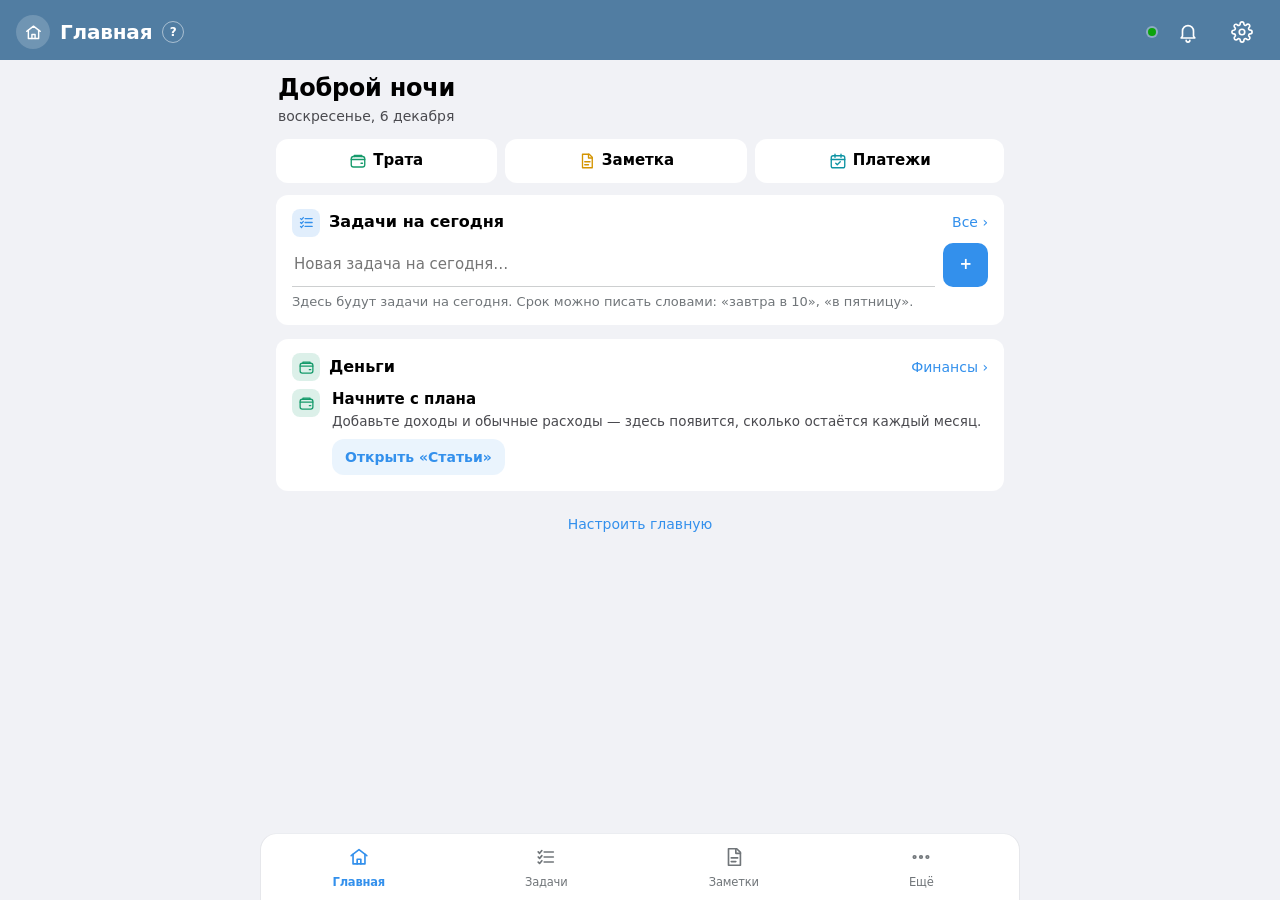
==== index.html @ 5e3cca9d "Сохранение по записям (правки с разных устройств не затирают друг друга) и архив старых записей; зад" ====
<!doctype html>
<html lang="ru">
<head>
<meta charset="utf-8">
<meta name="viewport" content="width=device-width, initial-scale=1, viewport-fit=cover">
<meta name="theme-color" content="#2a78d6">
<meta name="color-scheme" content="light dark">
<link rel="manifest" href="manifest.webmanifest">
<link rel="icon" href="icons/icon.svg" type="image/svg+xml">
<link rel="apple-touch-icon" href="icons/icon-192.png">
<title>Мой план</title>
<style>
:root{
  --page:#f9f9f7; --surface:#fcfcfb; --surface-2:#f1f0ec; --line:#e3e2dc;
  --text:#0b0b0b; --text-2:#52514e; --muted:#898781;
  --accent:#2a78d6; --accent-soft:#e3eefb; --on-accent:#fff;
  --pos-bar:#2a78d6; --neg-bar:#e34948; --series:#2a78d6;
  --pos-text:#0b7a0b; --neg-text:#c0312f; --neg-bg:#fbe9e8;
  --good:#0ca30c; --warning:#fab219; --critical:#d03b3b;
  --t1:#2a78d6; --t2:#eb6834; --t3:#1baf7a; --t4:#eda100; --t5:#e87ba4; --t6:#008300; --t7:#6250d6;
  --shadow:0 1px 2px rgba(0,0,0,.05),0 2px 8px rgba(0,0,0,.04);
  --r:14px;
  --s-home:#2a78d6; --s-tasks:#2a78d6; --s-fin:#159a6b; --s-habits:#e5672f; --s-goals:#6250d6; --s-notes:#d49400; --s-more:#6f6e69;
  --s-pay:#0d93a3; --s-bdays:#d9558c; --s-train:#d6453d; --s-books:#9a6b3f; --s-movies:#8a4fd0; --s-food:#4e9e2c; --s-week:#2a78d6; --s-trash:#6f6e69;
}
@media (prefers-color-scheme: dark){
  :root:not([data-theme="light"]){
    --page:#121417; --surface:#1c1f24; --surface-2:#262a30; --line:#343941;
    --text:#f0efec; --text-2:#c3c2b7; --muted:#898781;
    --accent:#3987e5; --accent-soft:#16283f;
    --pos-bar:#3987e5; --neg-bar:#e66767; --series:#3987e5;
    --pos-text:#5fd35f; --neg-text:#f08a8a; --neg-bg:#3a1f1e;
    --t1:#3987e5; --t2:#d95926; --t3:#199e70; --t4:#c98500; --t5:#d55181; --t6:#008300; --t7:#9085e9;
    --shadow:none;
    --s-home:#4a92ea; --s-tasks:#4a92ea; --s-fin:#2fc28c; --s-habits:#f08250; --s-goals:#9085e9; --s-notes:#e8b330; --s-more:#a3a29b;
    --s-pay:#2ab7c7; --s-bdays:#ec7aa8; --s-train:#ef6b63; --s-books:#c99566; --s-movies:#b182ec; --s-food:#7cc456; --s-week:#5a9bea; --s-trash:#a3a29c;
}
}
:root[data-theme="dark"]{
  --page:#121417; --surface:#1c1f24; --surface-2:#262a30; --line:#343941;
  --text:#f0efec; --text-2:#c3c2b7; --muted:#898781;
  --accent:#3987e5; --accent-soft:#16283f;
  --pos-bar:#3987e5; --neg-bar:#e66767; --series:#3987e5;
  --pos-text:#5fd35f; --neg-text:#f08a8a; --neg-bg:#3a1f1e;
  --t1:#3987e5; --t2:#d95926; --t3:#199e70; --t4:#c98500; --t5:#d55181; --t6:#008300; --t7:#9085e9;
  --shadow:none;
  --s-home:#4a92ea; --s-tasks:#4a92ea; --s-fin:#2fc28c; --s-habits:#f08250; --s-goals:#9085e9; --s-notes:#e8b330; --s-more:#a3a29b;
  --s-pay:#2ab7c7; --s-bdays:#ec7aa8; --s-train:#ef6b63; --s-books:#c99566; --s-movies:#b182ec; --s-food:#7cc456; --s-week:#5a9bea; --s-trash:#a3a29c;
}
:root{color-scheme:light dark}
:root[data-theme="light"]{color-scheme:light}
:root[data-theme="dark"]{color-scheme:dark}
*{box-sizing:border-box}
html,body{margin:0}
body{background:var(--page);color:var(--text);font:15px/1.4 system-ui,-apple-system,"Segoe UI",Roboto,sans-serif;-webkit-text-size-adjust:100%;padding-bottom:calc(72px + env(safe-area-inset-bottom))}
button,input,select,textarea{font:inherit;color:inherit}
button{cursor:pointer}
.num{font-variant-numeric:tabular-nums}
small{font-size:11.5px;color:var(--muted)}

.top{position:sticky;top:0;z-index:20;background:var(--page);display:flex;align-items:center;gap:10px;padding:calc(10px + env(safe-area-inset-top)) 16px 6px}
.sic{width:30px;height:30px;border-radius:9px;flex:none;display:grid;place-items:center;background:color-mix(in srgb,var(--sec,var(--accent)) 16%,transparent);color:var(--sec,var(--accent))}
.sic svg{width:19px;height:19px}
.top h1{font-size:20px;margin:0;flex:0 1 auto;min-width:0;letter-spacing:-.01em;white-space:nowrap;overflow:hidden;text-overflow:ellipsis}
.sync>span{display:none}
.sync{cursor:pointer;padding:10px 6px;margin:-10px -6px;}
.sync{font-size:12px;color:var(--muted);display:flex;align-items:center;gap:6px;white-space:nowrap;overflow:hidden;text-overflow:ellipsis;max-width:46vw;min-width:0;flex:0 1 auto}
.sync span{overflow:hidden;text-overflow:ellipsis}
.sync i{width:8px;height:8px;border-radius:50%;background:var(--muted);flex:none}
.sync.ok i{background:var(--good)} .sync.err i{background:var(--critical)} .sync.err{color:var(--neg-text)}
.icon-btn{border:0;background:transparent;width:38px;height:38px;border-radius:10px;display:grid;place-items:center;color:var(--text-2);flex:none}
.icon-btn:hover{background:var(--surface-2)}
.icon-btn svg{width:22px;height:22px}

.subnav{position:sticky;top:calc(54px + env(safe-area-inset-top));z-index:19;background:var(--page);display:flex;gap:6px;overflow-x:auto;padding:4px 16px 10px;scrollbar-width:none}
.subnav::-webkit-scrollbar{display:none}
.chip{border:1px solid var(--line);background:var(--surface);border-radius:999px;padding:6px 13px;font-size:14px;white-space:nowrap;color:var(--text-2)}
.chip.on{background:color-mix(in srgb,var(--sec,var(--accent)) 16%,var(--surface));border-color:color-mix(in srgb,var(--sec,var(--accent)) 55%,transparent);color:var(--text);font-weight:600}

main{max-width:760px;margin:0 auto;padding:0 16px 24px}
.card{background:var(--surface);border:1px solid var(--line);border-radius:var(--r);padding:14px;margin:0 0 12px;box-shadow:var(--shadow)}
.card h3{margin:0 0 2px;font-size:16px}
.hint{color:var(--muted);font-size:13px;margin:2px 0 10px}
.row-between{display:flex;align-items:center;justify-content:space-between;gap:10px}
.back{border:0;background:transparent;color:var(--accent);padding:2px 0 10px;font-size:15px}
.detail-title{display:flex;align-items:flex-start;gap:10px;margin-bottom:10px}
.detail-title h2{margin:0;font-size:21px;flex:1;min-width:0}

.kpis{display:grid;grid-template-columns:repeat(2,minmax(0,1fr));gap:10px;margin-bottom:12px}
@media (min-width:640px){.kpis.k4{grid-template-columns:repeat(4,minmax(0,1fr))}}
.kpi{background:var(--surface);border:1px solid var(--line);border-radius:var(--r);padding:12px;box-shadow:var(--shadow);min-width:0}
.kpi .l{font-size:12.5px;color:var(--text-2)}
.kpi .v{font-size:19px;font-weight:650;margin-top:2px;white-space:nowrap;overflow:hidden;text-overflow:ellipsis}
.kpi .s{font-size:12px;color:var(--muted);margin-top:1px}
.kpi.hero{grid-column:1/-1}
.kpi.hero .v{font-size:28px}
.neg{color:var(--neg-text)} .pos{color:var(--pos-text)}

.seg{display:flex;background:var(--surface-2);border-radius:11px;padding:3px;gap:3px}
.seg button{flex:1;border:0;background:transparent;border-radius:8px;padding:7px 4px;font-size:14px;color:var(--text-2)}
.seg button.on{background:var(--surface);color:var(--text);font-weight:600;box-shadow:0 1px 2px rgba(0,0,0,.12)}

.chart{position:relative;height:190px;margin-top:6px;touch-action:pan-y}
.chart svg{display:block;width:100%;height:100%;overflow:visible}
.chart .ax{fill:var(--muted);font-size:11px}
.chart .grid{stroke:var(--line);stroke-width:1}
.chart .zero{stroke:var(--muted);stroke-width:1}
.tip{position:absolute;pointer-events:none;background:var(--text);color:var(--page);font-size:12.5px;padding:5px 8px;border-radius:8px;white-space:nowrap;transform:translate(-50%,-100%);opacity:0;transition:opacity .12s}
.tip.on{opacity:1}

/* этот и следующий месяц */
table.nn{width:100%;border-collapse:collapse;font-size:15px}
.nn th,.nn td{padding:8px 4px;text-align:right;border-top:1px solid var(--line);vertical-align:top}
.nn th{border-top:0;font-size:14px}
.nn th:first-child,.nn td:first-child{text-align:left;color:var(--text-2)}
.nn small{display:block;font-weight:400}
.nn tr.key td{font-weight:650}
.nn tr.key td:first-child{color:var(--text)}

/* средние траты */
.avg{padding:9px 0;border-top:1px solid var(--line)}
.avg:first-of-type{border-top:0}
.bullet{position:relative;height:8px;border-radius:999px;background:var(--surface-2);margin:6px 0 3px}
.bullet i{position:absolute;left:0;top:0;bottom:0;border-radius:999px;background:var(--pos-bar)}
.bullet i.over{background:var(--neg-bar)}
.bullet b{position:absolute;top:-3px;bottom:-3px;width:2px;background:var(--text);border-radius:1px;transform:translateX(-1px)}
.legend{display:flex;gap:14px;flex-wrap:wrap;font-size:12.5px;color:var(--text-2);margin:2px 0 8px}
.legend span{display:inline-flex;align-items:center;gap:6px}
.legend i{display:inline-block;width:14px;height:8px;border-radius:4px;background:var(--c)}
.legend i.tick{width:2px;height:12px;border-radius:1px}
.typesum{display:grid;grid-template-columns:1fr auto auto;gap:4px 12px;font-size:14px;margin:4px 0 10px}
.typesum .h{color:var(--muted);font-size:12px}

.monthbar{display:flex;align-items:center;gap:8px;margin-bottom:12px}
.monthbar .t{flex:1;text-align:center;min-width:0}
.monthbar .t b{display:block;font-size:18px}
.monthbar .t span{font-size:12.5px;color:var(--muted)}
.nav-btn{width:42px;height:42px;border-radius:12px;border:1px solid var(--line);background:var(--surface);font-size:22px;line-height:1;color:var(--text-2);flex:none}
.nav-btn:disabled{opacity:.35;cursor:default}
.ghead{display:flex;align-items:center;gap:8px;font-weight:600;margin-bottom:4px}
.ghead .sum{margin-left:auto;font-weight:600}
.dot{width:10px;height:10px;border-radius:50%;background:var(--c);flex:none}
.frow{display:flex;align-items:center;gap:10px;padding:9px 0;border-top:1px solid var(--line)}
.frow:first-of-type{border-top:0}
.fmain{flex:1;min-width:0}
.fname{white-space:nowrap;overflow:hidden;text-overflow:ellipsis}
.fsub{font-size:12.5px;color:var(--muted)}
.finput{display:flex;align-items:center;gap:4px;flex:none}
.finput input{width:118px;text-align:right;padding:8px 9px;border:1px solid var(--line);border-radius:10px;background:var(--surface-2)}
.finput input:focus,.gtbl input:focus{outline:2px solid var(--accent);outline-offset:-1px;background:var(--surface)}
input.bad{outline:2px solid var(--critical)!important}
.xbtn{border:0;background:transparent;color:var(--muted);font-size:18px;line-height:1;padding:0 2px 0 8px;vertical-align:-1px}
.xbtn:hover{color:var(--neg-text)}
.plus{width:32px;height:36px;border:0;border-radius:9px;background:var(--surface-2);font-size:18px;color:var(--text-2)}
.more{border:0;background:transparent;color:var(--accent);padding:10px 0 2px;font-size:14px}
.ro{display:flex;justify-content:space-between;gap:10px;padding:7px 0;border-top:1px solid var(--line);font-size:14.5px}
.ro:first-of-type{border-top:0}
.ro.t{font-weight:600}
.ro.k{font-weight:650}
.rh{font-size:12px;color:var(--muted);text-transform:uppercase;letter-spacing:.04em;margin:12px 0 2px}
.namebtn{border:0;background:transparent;padding:0;text-align:left;width:100%;display:block}

.list-row{display:flex;align-items:center;gap:10px;width:100%;text-align:left;background:transparent;border:0;border-top:1px solid var(--line);padding:10px 0}
.list-row:first-child{border-top:0}
.list-row .m{flex:1;min-width:0}
.list-row .a{text-align:right;flex:none}
.btn{border:1px solid var(--line);background:var(--surface);border-radius:11px;padding:9px 14px;font-weight:550}
.btn.primary{background:var(--accent);border-color:var(--accent);color:var(--on-accent)}
.btn.danger{color:var(--neg-text)}
.btn.small{padding:6px 11px;font-size:14px}
.status{display:inline-flex;align-items:center;gap:4px;font-size:12.5px;font-weight:600;padding:2px 8px;border-radius:999px;white-space:nowrap}
.status.good{color:var(--pos-text);background:color-mix(in srgb,var(--good) 14%,transparent)}
.status.bad{color:var(--neg-text);background:var(--neg-bg)}
.status.idle{color:var(--text-2);background:var(--surface-2)}
.tag{display:inline-block;font-size:11.5px;font-weight:600;color:var(--text-2);background:var(--surface-2);border-radius:6px;padding:1px 6px;vertical-align:1px}
.tag.f{color:var(--accent);background:var(--accent-soft)}

/* перетаскивание статей */
.drow{display:flex;align-items:center;border-top:1px solid var(--line);background:var(--surface)}
.drows .drow:first-child{border-top:0}
.drow .list-row{border-top:0;flex:1;min-width:0}
.drag{flex:none;width:34px;align-self:stretch;display:grid;place-items:center;color:var(--muted);cursor:grab;touch-action:none;user-select:none;-webkit-user-select:none;font-size:16px;letter-spacing:-2px}
.drows{min-height:8px}
.drows:empty::after{content:'Перетащите статью сюда';display:block;text-align:center;color:var(--muted);font-size:13px;padding:12px;border:1.5px dashed var(--line);border-radius:10px}
.drow.dragging{opacity:.35}
.drow.ghost{position:fixed;z-index:60;pointer-events:none;box-shadow:0 8px 24px rgba(0,0,0,.25);border-radius:12px;border:1px solid var(--line);padding:0 10px 0 0}
[data-group].drop-on{outline:2px solid var(--accent);outline-offset:-1px}
body.is-dragging{user-select:none;-webkit-user-select:none;cursor:grabbing}

/* баланс */
.tbl-wrap{overflow-x:auto;border:1px solid var(--line);border-radius:var(--r);background:var(--surface);margin-bottom:12px}
table.bal{border-collapse:separate;border-spacing:0;font-size:13.5px;min-width:100%}
.bal th,.bal td{padding:7px 10px;text-align:right;white-space:nowrap;border-bottom:1px solid var(--line)}
.bal th:first-child,.bal td:first-child{position:sticky;left:0;background:var(--surface);text-align:left;z-index:1;border-right:1px solid var(--line);max-width:150px;overflow:hidden;text-overflow:ellipsis}
.bal thead th{font-weight:600;color:var(--text-2);background:var(--surface-2)}
.bal thead th:first-child{z-index:2;background:var(--surface-2)}
.bal tr.sec td{background:var(--page);color:var(--muted);font-size:11.5px;text-transform:uppercase;letter-spacing:.04em;padding-top:10px}
.bal tr.sec td:first-child{background:var(--page)}
.bal tr.t td{font-weight:600}
.bal tr.k td,.bal tr.k td:first-child{font-weight:650;background:var(--surface-2)}
.bal td.cur,.bal th.cur{box-shadow:inset 2px 0 0 var(--accent),inset -2px 0 0 var(--accent)}
.bal td.negc{color:var(--neg-text);background:var(--neg-bg)!important}
.bal td.zero{color:var(--muted)}
.bal th small{display:block;font-weight:400}
.bm{padding:0;overflow:hidden}
.bm.cur{border-color:var(--accent);box-shadow:0 0 0 1px var(--accent)}
.bm-head{display:flex;align-items:center;gap:10px;width:100%;border:0;background:transparent;text-align:left;padding:12px 14px 4px}
.bm-head .t{flex:1;min-width:0}
.bm-head .t b{font-size:16px}
.bm-free{font-size:18px;font-weight:650;text-align:right}
.bm-free small{display:block;font-weight:400;text-align:right}
.bm-body{padding:0 14px 12px}
.bm-bar{display:flex;height:10px;border-radius:999px;background:var(--surface-2);overflow:hidden;margin:6px 0;gap:2px}
.bm-bar i{display:block;height:100%}
.bm-meta{display:flex;flex-wrap:wrap;gap:4px 14px;font-size:13px;color:var(--text-2)}
.bm-more{border-top:1px solid var(--line);margin-top:10px;padding-top:2px}
.chev{color:var(--muted);transition:transform .15s;flex:none}
.bm.open .chev{transform:rotate(90deg)}

.thermo.lim{height:5px;margin:4px 0 2px;max-width:220px}
.thermo i.warn{background:var(--warning)}
.thermo i.over{background:var(--neg-bar)}
.thermo{height:14px;border-radius:999px;background:var(--surface-2);overflow:hidden;margin:10px 0 6px}
.thermo.big{height:22px}
.thermo i{display:block;height:100%;background:var(--accent);border-radius:999px;min-width:3px}
.thermo i.done{background:var(--good)}
.gtbl{width:100%;border-collapse:collapse;font-size:14px}
.gtbl th,.gtbl td{padding:7px 4px;border-top:1px solid var(--line);text-align:right}
.gtbl th:first-child,.gtbl td:first-child{text-align:left}
.gtbl th{font-weight:600;color:var(--text-2);font-size:12.5px;border-top:0}
.gtbl input{width:96px;text-align:right;padding:6px 8px;border:1px solid var(--line);border-radius:9px;background:var(--surface-2)}
.gtbl tr.cur td{background:var(--accent-soft)}

.form{display:grid;gap:10px}
.field label{display:block;font-size:12.5px;color:var(--text-2);margin-bottom:4px}
.field input:not([type=checkbox]),.field select,.field textarea{width:100%;padding:10px 11px;border:1px solid var(--line);border-radius:11px;background:var(--surface-2)}
.field input:focus,.field select:focus,.field textarea:focus{outline:2px solid var(--accent);outline-offset:-1px}
.chk{display:flex;gap:10px;align-items:flex-start;font-size:14.5px}
.chk input{width:20px;height:20px;margin:1px 0 0;accent-color:var(--accent);flex:none}
.days{display:grid;grid-template-columns:repeat(7,1fr);gap:6px}
.dchip{position:relative}
.dchip input{position:absolute;opacity:0;pointer-events:none}
.dchip span{display:block;text-align:center;padding:9px 0;border-radius:10px;border:1px solid var(--line);background:var(--surface-2);font-size:14px;color:var(--text-2)}
.dchip input:checked+span{background:var(--accent);border-color:var(--accent);color:var(--on-accent);font-weight:600}
.dchip input:focus-visible+span{outline:2px solid var(--accent);outline-offset:2px}
.grid2{display:grid;grid-template-columns:1fr 1fr;gap:10px}

/* привычки */
.hgrid{display:grid;grid-template-columns:repeat(7,minmax(0,1fr));gap:6px}
.hgrid.head{font-size:11.5px;color:var(--muted);text-align:center;margin-bottom:2px}
.hgrid.head b{display:block;font-size:14px;color:var(--text-2);font-weight:600}
.hgrid.head .t b{color:var(--accent)}
.hrow{padding:10px 0;border-top:1px solid var(--line)}
.hrow:first-of-type{border-top:0}
.hrow .namebtn{margin-bottom:7px;display:flex;align-items:baseline;gap:8px}
.hrow .namebtn .fname{font-weight:550}
.hc{height:38px;border-radius:10px;border:1px solid var(--line);background:var(--surface-2);font-size:17px;font-weight:700;color:var(--on-accent);padding:0}
.hc.on{background:var(--accent);border-color:var(--accent)}
.hc.off{background:transparent;border-style:dashed;opacity:.55}
.hc.today{box-shadow:0 0 0 2px var(--page),0 0 0 3.5px var(--accent)}
.hc:disabled{opacity:.25;cursor:default}
.cal{display:grid;grid-template-columns:repeat(7,minmax(0,1fr));gap:5px}
.cal .wd{font-size:11.5px;color:var(--muted);text-align:center}
.cal .hc{height:40px;font-size:13px;font-weight:600;color:var(--text-2)}
.cal .hc.on{color:var(--on-accent)}
.pbar{display:flex;align-items:center;gap:10px;padding:9px 0;border-top:1px solid var(--line);width:100%;border-left:0;border-right:0;border-bottom:0;background:transparent;text-align:left}
.pbar:first-of-type{border-top:0}
.pbar .m{flex:1;min-width:0}
.pbar .thermo{height:8px;margin:5px 0 0}

.soon{text-align:center;padding:28px 18px}
.soon .ic{width:58px;height:58px;border-radius:18px;background:color-mix(in srgb,var(--sec,var(--accent)) 15%,transparent);color:var(--sec,var(--accent));display:grid;place-items:center;margin:0 auto 12px}
.soon .ic svg{width:30px;height:30px}
.soon h2{margin:0 0 4px;font-size:21px}
.badge{display:inline-block;font-size:12px;font-weight:600;color:var(--accent);background:var(--accent-soft);border-radius:999px;padding:3px 10px;margin-bottom:12px}
.soon ul{text-align:left;max-width:340px;margin:14px auto 0;padding-left:20px;color:var(--text-2)}
.soon li{margin:5px 0}
.empty{text-align:center;padding:26px 16px}
.empty p{color:var(--text-2);margin:6px 0 14px}

.bottom{position:fixed;left:0;right:0;bottom:0;z-index:30;background:var(--surface);border-top:1px solid var(--line);display:flex;padding:4px 2px calc(4px + env(safe-area-inset-bottom))}
.bottom button{flex:1;border:0;background:transparent;display:flex;flex-direction:column;align-items:center;gap:2px;padding:6px 0;font-size:10px;letter-spacing:-.2px;color:var(--muted);min-width:0}
.bottom button span{max-width:100%;overflow:hidden;text-overflow:ellipsis;white-space:nowrap}
.bottom button svg{width:22px;height:22px}
.bottom button.on{color:var(--sec,var(--accent));font-weight:600}
@media (min-width:900px){.bottom{max-width:760px;margin:0 auto;left:0;right:0;border:1px solid var(--line);border-bottom:0;border-radius:16px 16px 0 0}}

.sheet-bg{position:fixed;inset:0;background:rgba(0,0,0,.4);z-index:40}
.sheet{position:fixed;left:0;right:0;bottom:0;z-index:41;background:var(--surface);border-radius:20px 20px 0 0;max-height:90vh;overflow:auto;padding:16px 16px calc(18px + env(safe-area-inset-bottom));max-width:560px;margin:0 auto}
.sheet h2{margin:0 0 12px;font-size:18px}
.actions{display:flex;gap:8px;margin-top:14px;flex-wrap:wrap;align-items:center}
/* главный экран, крупные суммы, первые шаги */
.hello{margin:2px 2px 12px}
.hello b{display:block;font-size:22px;letter-spacing:-.01em}
.hello span{color:var(--text-2);font-size:14px}
.quick{display:flex;gap:8px;margin-bottom:12px;overflow-x:auto;scrollbar-width:none}
.quick::-webkit-scrollbar{display:none}
.quick button{flex:1 0 auto;display:flex;align-items:center;justify-content:center;gap:6px;border:1px solid var(--line);background:var(--surface);border-radius:12px;padding:9px 12px;font-weight:550;white-space:nowrap;box-shadow:var(--shadow)}
.quick button svg{width:18px;height:18px;color:var(--sec)}
.hhead{display:flex;align-items:center;gap:9px;margin-bottom:6px}
.hhead b{font-size:16px;flex:1;min-width:0}
.hhead .more{padding:0;white-space:nowrap}
.hic{width:28px;height:28px;border-radius:8px;flex:none;display:grid;place-items:center;background:color-mix(in srgb,var(--sec,var(--accent)) 15%,transparent);color:var(--sec,var(--accent))}
.hic svg{width:17px;height:17px}
.hlist .trow:first-child,.hhead+.trow,.hhead+.soonrow{border-top:0}
.hpills{display:flex;flex-wrap:wrap;gap:8px;margin-top:4px}
.hpill{display:inline-flex;align-items:center;gap:7px;border:1px solid var(--line);background:var(--surface);border-radius:999px;padding:5px 12px 5px 5px;font-size:14px;max-width:100%}
.hpill i{width:24px;height:24px;border-radius:50%;border:2px solid color-mix(in srgb,var(--sec) 60%,transparent);display:grid;place-items:center;font-style:normal;font-size:12px;font-weight:700;flex:none}
.hpill.on{background:color-mix(in srgb,var(--sec) 14%,var(--surface));border-color:color-mix(in srgb,var(--sec) 45%,transparent)}
.hpill.on i{background:var(--sec);border-color:var(--sec);color:#fff}
.hpill span{overflow:hidden;text-overflow:ellipsis;white-space:nowrap}
.soonrow{display:flex;align-items:center;gap:10px;padding:8px 0;border:0;border-top:1px solid var(--line);width:100%;background:none;text-align:left}
.soonrow:first-of-type{border-top:0}
.soonrow .m{flex:1;min-width:0}
.soonrow .w{font-size:12.5px;color:var(--text-2);white-space:nowrap;text-align:right}
.limrow{padding:7px 0;border-top:1px solid var(--line)}.hhead+.limrow{border-top:0}
.limrow .thermo.lim{max-width:none}
.hero-l{font-size:13px;color:var(--text-2)}
.hero-n{font-size:32px;font-weight:700;letter-spacing:-.02em;line-height:1.15;margin:2px 0 6px}
.hero-n.pos{color:var(--pos-text)}
.hero-s{display:flex;gap:4px 16px;flex-wrap:wrap;font-size:13.5px;color:var(--text-2)}
.hero-s b{color:var(--text);font-weight:600}
.hero2{display:flex;align-items:baseline;flex-wrap:wrap;gap:2px 10px;margin-top:12px;padding-top:12px;border-top:1px solid var(--line)}
.hero2>b{font-size:24px;font-weight:700;letter-spacing:-.01em}
.balsel{display:flex;align-items:center;gap:8px;margin-bottom:10px;flex-wrap:wrap}
.capm,.balsel select{width:auto;border:1px solid var(--line);background:var(--surface-2);border-radius:9px;padding:5px 8px;font-size:14px}
.first{display:flex;gap:12px;align-items:flex-start;padding:12px 14px;margin:0 0 12px;border:1px dashed color-mix(in srgb,var(--sec,var(--accent)) 45%,var(--line));border-radius:var(--r);background:color-mix(in srgb,var(--sec,var(--accent)) 5%,var(--surface))}
.card .first{margin:0;border:0;background:none;padding:2px 0}
.first .m{flex:1;min-width:0}
.first b{display:block;font-size:15px}
.first p{margin:2px 0 0;color:var(--text-2);font-size:13.5px;line-height:1.4}
.first .btn{margin-top:8px}
.welcome{position:fixed;inset:0;z-index:45;background:var(--page);display:flex;align-items:center;justify-content:center;padding:24px 16px calc(24px + env(safe-area-inset-bottom));overflow:auto}
.welcome .wbox{max-width:400px;width:100%;text-align:center}
.welcome img{width:84px;height:84px;border-radius:20px}
.welcome h2{margin:14px 0 8px;font-size:24px}
.welcome p{color:var(--text-2);margin:0 0 10px;line-height:1.45}
.welcome .btn{display:block;width:100%;margin-top:10px;padding:13px 14px;font-size:16px}
.welcome .btn.link{border:0;background:none;color:var(--text-2);font-weight:500}
.actions .sp{flex:1}
.shead .sx{font-size:18px;color:var(--text-2);background:var(--surface-2)}
.shead{display:flex;align-items:center;justify-content:space-between;gap:8px;margin:0 0 12px}.shead h2{margin:0}
.sgroup{background:var(--surface-2);border-radius:16px;padding:14px;margin:0}
.sgroup h4{margin:0 0 10px;font-size:15px}
.sgroup>.field+.field{margin-top:12px}
.sgroup .field input:not([type=checkbox]),.sgroup .field select,.sgroup .field textarea,.sgroup .seg button.on{background:var(--surface)}
.sgroup .seg{background:color-mix(in srgb,var(--text) 7%,transparent)}
.srow{display:flex;align-items:center;gap:12px;width:100%;text-align:left;border:0;background:var(--surface-2);border-radius:16px;padding:12px 14px;margin:0 0 10px;min-height:64px;color:var(--text)}
.srow>span:nth-child(2){flex:1;min-width:0}.srow b{display:block;font-size:16px}.srow small{display:block;color:var(--muted);font-size:13px}
/* сводка: сворачиваемые карточки */
.fold-h{display:flex;align-items:center;gap:6px}.fold-btn{margin-left:auto;border:0;background:none;color:var(--muted);font-size:15px;line-height:1;padding:6px 8px;border-radius:8px;cursor:pointer;flex:none}
.card.folded>:not(.fold-h){display:none}.card.folded>.fold-h{margin-bottom:0}
/* главная: ближайший платёж, настройка блоков */
.npay{display:flex;align-items:center;gap:10px}.npay .tmain{flex:1;min-width:0;display:flex;flex-direction:column;align-items:flex-start;border:0;background:none;padding:4px 0;text-align:left;color:inherit;font:inherit;cursor:pointer}.npay>b{flex:none}
.hbrow{display:flex;align-items:center;gap:6px;padding:6px 0;border-bottom:1px solid var(--line)}.hbrow .sp{flex:1}.hbrow .chk{display:flex;align-items:center;gap:8px}
/* статистика за месяц: сетка дней */
.mgrid{display:grid;grid-template-columns:minmax(84px,30%) 1fr auto;gap:4px 8px;align-items:center}.mgrid .mn{font-size:14px;overflow:hidden;text-overflow:ellipsis;white-space:nowrap}
.mdays{display:grid;grid-template-columns:repeat(var(--n),1fr);gap:2px}.mdays i{display:block;aspect-ratio:1/1.6;border-radius:3px;background:var(--surface-2)}
.mdays i.on{background:var(--good)}.mdays i.part{background:color-mix(in srgb,var(--good) 40%,transparent)}.mdays i.off{background:transparent;outline:1px dashed var(--line);outline-offset:-1px}.mdays i.fut{opacity:.35}
.mdays.head i{background:none;aspect-ratio:auto;font-style:normal;font-size:9px;color:var(--muted);text-align:center}.mgrid .mp{font-size:13px;min-width:38px;text-align:right}
.srow-ic{width:40px;height:40px;border-radius:50%;display:grid;place-items:center;font-size:20px;background:color-mix(in srgb,var(--accent) 14%,transparent);flex:none}.srow .chev{font-size:22px;color:var(--muted)}
.actions.stick{position:sticky;bottom:calc(-18px - env(safe-area-inset-bottom));background:var(--surface);margin:12px -16px 0;padding:12px 16px calc(12px + env(safe-area-inset-bottom));border-top:1px solid var(--line);z-index:2}
.sheet textarea{min-height:110px}
#jsonBox{min-height:110px;font-family:ui-monospace,Consolas,monospace;font-size:12px}
[hidden]{display:none!important}
.toast{position:fixed;left:50%;bottom:calc(84px + env(safe-area-inset-bottom));transform:translateX(-50%);background:var(--text);color:var(--page);padding:8px 14px;border-radius:10px;font-size:14px;z-index:50;opacity:0;transition:opacity .2s;pointer-events:none;max-width:90vw}
.toast.on{opacity:1}
.loading{padding:60px 0;text-align:center;color:var(--muted)}

/* «Ещё» */
.tiles{display:grid;grid-template-columns:1fr 1fr;gap:10px}
.tile{display:flex;flex-direction:column;align-items:flex-start;gap:8px;padding:14px;border-radius:var(--r);border:1px solid var(--line);background:var(--surface);text-align:left;box-shadow:var(--shadow);min-width:0}
.tile .ic{width:40px;height:40px;border-radius:12px;background:color-mix(in srgb,var(--sec,var(--accent)) 15%,transparent);color:var(--sec,var(--accent));display:grid;place-items:center}
.tile .ic svg{width:22px;height:22px}
.tile b{font-size:16px}
.tile .fsub{max-width:100%;white-space:nowrap;overflow:hidden;text-overflow:ellipsis}
/* задачи, шаги */
.qa-row{display:flex;gap:8px}
.inline-in{flex:1;min-width:0;padding:10px 12px;border:1px solid var(--line);border-radius:11px;background:var(--surface-2)}
.inline-in:focus{outline:2px solid var(--accent);outline-offset:-1px}
.qa-chips{display:flex;gap:6px;flex-wrap:wrap;margin-top:10px}
.qa-chips .chip{padding:4px 11px;font-size:13px}
/* строка меток в одну линию: листается вбок, у края — затухание; выбранная прокручивается в видимую часть (afterRender) */
.qa-line{flex-wrap:nowrap;overflow-x:auto;scrollbar-width:none;margin-right:-16px;padding-right:24px;align-items:center;
  -webkit-mask-image:linear-gradient(90deg,#000 calc(100% - 32px),transparent);mask-image:linear-gradient(90deg,#000 calc(100% - 32px),transparent)}
.qa-line::-webkit-scrollbar{display:none}
.qa-line>*{flex:none}
.qa-line .chip{min-height:32px;padding:5px 12px;font-size:13.5px}
.qa-l{font-size:12.5px;color:var(--muted);font-weight:600;margin-right:2px}
.trow{display:flex;align-items:flex-start;gap:10px;padding:9px 0;border-top:1px solid var(--line)}
.trow:first-of-type{border-top:0}
.tcheck{flex:none;width:24px;height:24px;border-radius:50%;border:2px solid var(--muted);background:transparent;display:grid;place-items:center;font-size:13px;font-weight:700;color:var(--on-accent);padding:0;margin-top:1px}
.tcheck.p1{border-color:var(--t1)} .tcheck.p2{border-color:var(--t4)} .tcheck.p3{border-color:var(--critical)}
.trow.done .tcheck{background:var(--muted);border-color:var(--muted)}
.trow.done .fname{text-decoration:line-through;color:var(--muted)}
.tmain{flex:1;min-width:0;border:0;background:transparent;padding:0;text-align:left}
.tmain .fname{white-space:normal}
.tcol{flex:1;min-width:0;display:flex;flex-direction:column}
.tcol .tmain{width:100%}
.tmulti{display:flex;flex-wrap:wrap;align-items:center;gap:7px;margin-top:7px}
.tmulti .fsub{margin-left:2px}
.tcheck.on{background:var(--accent);border-color:var(--accent)}
.tring{background:conic-gradient(var(--accent) var(--p),transparent 0)}
.tgrip{flex:none;width:30px;align-self:stretch;display:grid;place-items:center;color:var(--muted);cursor:grab;touch-action:none;user-select:none;-webkit-user-select:none;font-size:15px;letter-spacing:-2px;margin-right:-6px}
.trow.dragging{opacity:.35}
.tghost{position:fixed;z-index:60;pointer-events:none;background:var(--surface);color:var(--text);border:1px solid var(--line);border-radius:10px;padding:8px 12px;box-shadow:0 8px 24px rgba(0,0,0,.25);max-width:240px;white-space:nowrap;overflow:hidden;text-overflow:ellipsis;font-size:14px}
[data-tdrop].drop-on{outline:2px solid var(--accent);outline-offset:-1px;background:var(--accent-soft)}
@media (max-width:899px){body.tdragging .proj-side{display:block;position:fixed;left:0;top:0;bottom:0;width:min(58vw,240px);z-index:46;border-radius:0 18px 18px 0;padding:calc(14px + env(safe-area-inset-top)) 10px 16px;overflow:auto;box-shadow:4px 0 24px rgba(0,0,0,.25)}}
.sticky-ok{position:sticky;bottom:calc(64px + env(safe-area-inset-bottom));background:var(--page);padding:10px 0;margin-top:4px;z-index:5}
.flag{font-weight:800}
.ehist{align-items:center}.ehist>span{display:flex;align-items:baseline;gap:6px;min-width:0;flex-wrap:wrap}.ehist small{margin-left:auto;padding-left:6px}
.tcheck.p1,.tcheck.p2,.tcheck.p3{--pc:var(--t1);border-color:var(--pc);background:color-mix(in srgb,var(--pc) 13%,transparent)}
.tcheck.p2{--pc:var(--t4)}.tcheck.p3{--pc:var(--critical)}
.prio{display:inline-flex;align-items:center;gap:3px;padding:0 7px 0 5px;border-radius:999px;font-size:11.5px;font-weight:600;line-height:18px;color:var(--pc);background:color-mix(in srgb,var(--pc) 13%,transparent);vertical-align:1px}
.prio svg{width:11px;height:11px;fill:currentColor;stroke:currentColor;stroke-width:1.6;stroke-linejoin:round}
.prio.p1{--pc:var(--t1)}.prio.p2{--pc:var(--t4)}.prio.p3{--pc:var(--critical)}
.prios{display:flex;gap:6px;flex-wrap:wrap}.prios .chip{display:inline-flex;align-items:center;gap:5px}
.prios .chip svg{width:12px;height:12px;fill:currentColor;stroke:currentColor;stroke-width:1.6;stroke-linejoin:round}
.prios .chip.p1{--pc:var(--t1)}.prios .chip.p2{--pc:var(--t4)}.prios .chip.p3{--pc:var(--critical)}
.prios .chip.p1.on,.prios .chip.p2.on,.prios .chip.p3.on{background:var(--pc);border-color:var(--pc);color:#fff}
.tcheck.p1.on,.tcheck.p2.on,.tcheck.p3.on{background:var(--accent);border-color:var(--accent)}.tcheck.tring[class]{background:conic-gradient(var(--accent) var(--p),transparent 0)}
body.tdragging .proj-side::before{content:'Отпустите на проекте';display:block;font-size:12px;font-weight:600;color:var(--accent);margin:2px 8px 8px}
body.tdragging [data-tdrop].drop-ok{background:color-mix(in srgb,var(--accent) 9%,var(--surface));box-shadow:0 0 0 1.5px color-mix(in srgb,var(--accent) 60%,transparent) inset;animation:dropGlow 1.3s ease-in-out infinite}
body.tdragging section[data-tdrop].drop-ok{box-shadow:0 0 0 1.5px color-mix(in srgb,var(--accent) 45%,transparent) inset}
body.tdragging [data-tdrop].drop-cur{opacity:.45}
body.tdragging [data-tdrop].drop-on{animation:none}
@keyframes dropGlow{50%{background:color-mix(in srgb,var(--accent) 20%,var(--surface))}}
@media (prefers-reduced-motion:reduce){body.tdragging [data-tdrop].drop-ok{animation:none}}
.logincard p{margin:4px 0 10px}.logincard .actions{margin-top:0;flex-wrap:wrap}
.smart-row{display:flex;gap:12px;align-items:flex-start;padding:9px 0;border-top:1px solid var(--line)}
.smart-row:first-of-type{border-top:0}
.smart-l{flex:none;width:28px;height:28px;border-radius:8px;display:grid;place-items:center;font-weight:700;background:var(--accent-soft);color:var(--accent)}
.smart-row.miss .smart-l{background:transparent;border:1.5px dashed var(--line);color:var(--muted)}
.smart-b{flex:1;min-width:0}
.smart-t{white-space:pre-wrap;margin-top:1px}
.tag.smart-miss{color:var(--t4);border-color:currentColor}
.tag.smart-ok{color:var(--good);border-color:currentColor}
.why{border-left:3px solid var(--accent);padding:4px 0 4px 12px;color:var(--text-2);font-style:italic;margin:4px 0 12px;white-space:pre-wrap}
/* книги */
.stars{display:flex;gap:2px}
.stars button{border:0;background:transparent;font-size:28px;line-height:1;color:var(--line);padding:2px}
.stars button.on{color:var(--warning)}
.stars-s{color:var(--warning);letter-spacing:1px}
/* тренировки */
.sets{display:grid;gap:6px;margin-top:8px}
.setrow{display:grid;align-items:center;gap:6px;font-size:14px}
.setrow.h{font-size:11.5px;color:var(--muted)}
.setrow input{width:100%;min-width:0;text-align:center;padding:8px 2px;border:1px solid var(--line);border-radius:9px;background:var(--surface-2)}
.setrow input:focus{outline:2px solid var(--accent);outline-offset:-1px}
.setrow .prev{color:var(--muted);font-size:13px;white-space:nowrap;overflow:hidden;text-overflow:ellipsis}
.setrow.done input{background:color-mix(in srgb,var(--good) 14%,var(--surface-2));border-color:color-mix(in srgb,var(--good) 45%,var(--line))}
.sbtn{height:36px;border-radius:9px;border:1px solid var(--line);background:var(--surface-2);font-weight:700;padding:0;color:var(--text-2)}
.sbtn.on{background:var(--good);border-color:var(--good);color:#fff}
.wk-head{display:flex;align-items:center;gap:10px}
.wk-time{font-size:30px;font-weight:700;font-variant-numeric:tabular-nums;letter-spacing:-.02em}
.ex-actions{display:flex;gap:6px;flex:none}
.ex-actions .btn{padding:5px 10px}
.mini-in{width:100%;min-width:0;text-align:center;padding:7px 2px;border:1px solid var(--line);border-radius:9px;background:var(--surface-2)}
.rgrid{display:grid;grid-template-columns:repeat(4,minmax(0,1fr));gap:6px;margin-top:6px;font-size:11.5px;color:var(--muted)}
select.mini{padding:4px 6px;border:1px solid var(--line);border-radius:8px;background:var(--surface-2)}
.timerbar{position:fixed;left:8px;right:8px;bottom:calc(68px + env(safe-area-inset-bottom));z-index:36;background:var(--text);color:var(--page);border-radius:16px;padding:10px 14px 12px;max-width:560px;margin:0 auto;box-shadow:0 8px 24px rgba(0,0,0,.3)}
.tb-top{display:flex;align-items:baseline;justify-content:space-between;gap:10px}
.tb-top .tl{font-size:13px;opacity:.85;white-space:nowrap;overflow:hidden;text-overflow:ellipsis}
.tb-time{font-size:30px;font-weight:700}
.tb-bar{height:5px;border-radius:3px;background:rgba(127,127,127,.4);margin:6px 0 8px;overflow:hidden}
.tb-bar i{display:block;height:100%;background:var(--accent)}
.tb-btns{display:flex;gap:8px;margin-top:6px}
.tb-btns button{flex:1;border:0;border-radius:10px;padding:9px;background:rgba(127,127,127,.3);color:inherit;font-weight:600}
body.has-timer{padding-bottom:calc(200px + env(safe-area-inset-bottom))}
.banner{display:flex;align-items:center;gap:10px;width:100%;border:0;border-radius:var(--r);background:var(--accent);color:var(--on-accent);padding:12px 14px;margin-bottom:12px;font-weight:600;text-align:left}
.banner span{flex:1}
/* питание */
.cups{display:flex;gap:6px;flex-wrap:wrap;margin:8px 0}
.cup{width:24px;height:30px;border-radius:4px 4px 8px 8px;border:2px solid var(--series);opacity:.4}
.cup.on{background:var(--series);opacity:1}
.macro{display:grid;grid-template-columns:repeat(4,1fr);gap:8px;margin-top:8px;font-size:13px;color:var(--text-2)}
.macro small{font-size:12px;font-weight:500;color:var(--muted)}
.mbar{display:block;height:4px;border-radius:2px;background:var(--surface-2);overflow:hidden;margin-top:4px}.mbar i{display:block;height:100%;background:var(--sec,var(--accent));border-radius:2px}
.body-card{border-color:color-mix(in srgb,var(--sec,var(--accent)) 35%,var(--line))}
.body-card.open{background:color-mix(in srgb,var(--sec,var(--accent)) 6%,var(--card,var(--surface)))}
.body-row{display:flex;align-items:center;gap:12px;width:100%;border:0;background:transparent;color:inherit;padding:0;text-align:left;cursor:pointer;font:inherit}
.body-ic{font-size:22px;width:40px;height:40px;display:grid;place-items:center;border-radius:50%;background:color-mix(in srgb,var(--sec,var(--accent)) 14%,transparent);flex:none}
.body-t{display:flex;flex-direction:column;gap:2px;flex:1;min-width:0}.body-ch{font-size:22px;color:var(--muted)}
.norm-i{font-size:12px;width:20px;height:20px;color:var(--sec,var(--accent));border-color:currentColor}
.norm-info p{margin:0 0 10px;line-height:1.5}
.fd-sug{margin-top:6px}.fd-sug:empty{display:none}
.fd-piece{margin-top:2px;font-size:13px}
.fd-per{display:grid;grid-template-columns:repeat(5,1fr);gap:6px}.fd-per label{display:flex;flex-direction:column;gap:3px;font-size:12px;color:var(--text-2)}.fd-per input{width:100%;min-width:0;padding-left:6px;padding-right:6px}
.fd-tot{margin-top:8px;font-size:14px}.fd-tot:empty{display:none}
.macro b{display:block;font-size:16px;color:var(--text)}
/* заметки */
.note-card{display:block;width:100%;text-align:left;border:0;border-top:1px solid var(--line);background:transparent;padding:11px 0}
.note-card:first-of-type{border-top:0}
.note-prev{color:var(--text-2);font-size:13.5px;display:-webkit-box;-webkit-line-clamp:2;-webkit-box-orient:vertical;overflow:hidden;margin-top:2px;white-space:pre-line}
.note-title{width:100%;border:0;background:transparent;font-size:21px;font-weight:650;padding:4px 0;outline:none}
.note-body{width:100%;min-height:55vh;border:0;background:transparent;resize:vertical;font-size:16px;line-height:1.5;outline:none;padding:4px 0}
.search{width:100%;padding:10px 12px;border:1px solid var(--line);border-radius:11px;background:var(--surface-2);margin-bottom:12px}
.field textarea{min-height:80px;resize:vertical;font:inherit}

/* проекты задач: слева на широком экране, выезжающая панель на телефоне */
:root{--serious:#ec835a}
@media (min-width:900px){
  main.wide{max-width:1060px}
  .tasks-layout{display:grid;grid-template-columns:240px minmax(0,1fr);gap:16px;align-items:start}
  .tasks-layout .proj-side{display:block;position:sticky;top:110px;max-height:calc(100vh - 190px);overflow:auto}
  .proj-btn{display:none!important}
}
.proj-side{display:none;background:var(--surface);border:1px solid var(--line);border-radius:var(--r);padding:8px}
.proj-side.open{display:block;position:fixed;left:0;top:0;bottom:0;width:min(84vw,320px);z-index:46;border-radius:0 18px 18px 0;padding:calc(14px + env(safe-area-inset-top)) 10px 16px;overflow:auto;box-shadow:4px 0 24px rgba(0,0,0,.25)}
.side-bg{position:fixed;inset:0;background:rgba(0,0,0,.35);z-index:45}
.side-h{display:flex;align-items:center;justify-content:space-between;font-size:12px;color:var(--muted);text-transform:uppercase;letter-spacing:.04em;margin:12px 8px 4px}
.side-h:first-child{margin-top:4px}
.side-item{display:flex;align-items:center;gap:8px;width:100%;border:0;background:transparent;border-radius:9px;padding:8px;text-align:left;font-size:14.5px;color:var(--text)}
.side-item.sub{padding-left:28px;font-size:14px}
.side-item.on{background:var(--accent-soft);color:var(--accent);font-weight:600}
.side-item .cnt{margin-left:auto;font-size:12px;color:var(--muted);font-weight:400}
.side-add{border:0;background:transparent;color:var(--accent);font-size:20px;line-height:1;padding:0 4px}
.proj-btn{display:inline-flex;align-items:center;gap:6px}
.ptag{font-size:12px;color:var(--text-2)}
.tfields{display:grid;grid-template-columns:1fr 1fr;gap:10px}
.tfields label{display:block;font-size:12px;color:var(--text-2);margin-bottom:3px}
/* главные поля задачи: срок, время, крайний срок, проект — подсвечены */
.tfields .trem{display:flex;align-items:center;gap:10px;flex-wrap:wrap}.tfields .trem .chk{display:inline-flex;align-items:center;gap:8px;margin:0;white-space:nowrap}.tfields .trem .chk input{width:18px;height:18px;margin:0}.trem select{width:auto;min-width:150px}.trem .fsub{flex-basis:100%}
.tfields .tkey{background:color-mix(in srgb,var(--accent) 8%,var(--surface));border:1px solid color-mix(in srgb,var(--accent) 35%,transparent);border-radius:12px;padding:7px 9px 9px}
.tfields .tkey label{color:var(--accent);font-weight:600}.tfields .tkey select,.tfields .tkey input{background:var(--surface)}
.tfields select,.tfields input{width:100%;padding:9px 10px;border:1px solid var(--line);border-radius:10px;background:var(--surface-2)}
.ico{margin-right:6px;font-style:normal}
.emojis{display:flex;flex-wrap:wrap;gap:6px}.emo input{position:absolute;opacity:0;pointer-events:none}
.emo span{display:flex;align-items:center;justify-content:center;width:40px;height:40px;border-radius:12px;border:1px solid var(--line);background:var(--surface);font-size:21px;cursor:pointer}
.emo span.none{font-size:12px;color:var(--text-2)}.emo input:checked+span{border-color:var(--sec,var(--accent));box-shadow:0 0 0 2px var(--sec,var(--accent)) inset;background:var(--surface-2)}
.emo input:focus-visible+span{outline:2px solid var(--accent);outline-offset:2px}
/* отклик на отметку: галочка с кольцом; «всё сделано» — ещё и искры */
.cheer{position:fixed;z-index:95;pointer-events:none;width:0;height:0}
.cheer i{position:absolute;left:-22px;top:-22px;width:44px;height:44px;border-radius:50%;border:2px solid var(--sec,var(--accent));animation:chR .55s ease-out forwards}
.cheer b{position:absolute;left:-14px;top:-14px;width:28px;height:28px;border-radius:50%;background:var(--sec,var(--accent));color:#fff;display:flex;align-items:center;justify-content:center;font-size:16px;animation:chB .65s cubic-bezier(.2,1.6,.4,1) forwards}
.cheer s{position:absolute;left:-3px;top:-3px;width:7px;height:7px;border-radius:50%;background:var(--c);transform:rotate(var(--a));animation:chP .75s cubic-bezier(.2,.7,.3,1) forwards}
@keyframes chR{from{transform:scale(.4);opacity:.9}to{transform:scale(1.7);opacity:0}}
@keyframes chB{0%{transform:scale(.3);opacity:0}35%{transform:scale(1.15);opacity:1}75%{transform:scale(1);opacity:1}100%{transform:scale(1);opacity:0}}
@keyframes chP{from{transform:rotate(var(--a)) translateY(-8px);opacity:1}to{transform:rotate(var(--a)) translateY(-54px) scale(.5);opacity:0}}
.pulse{animation:pulse .35s ease-out}@keyframes pulse{50%{transform:scale(1.04)}}
/* привычка: клетка заполняется мягко, без рывка; снятие — тихо гаснет */
.hc.pop,.hpill.pop i{animation:hcPop .42s cubic-bezier(.22,1,.36,1) both}
.hc.unpop,.hpill.unpop i{animation:hcUnpop .3s cubic-bezier(.22,1,.36,1) both}
@keyframes hcPop{0%{transform:scale(.9);filter:saturate(.4) brightness(1.15);opacity:.6}60%{transform:scale(1.02);opacity:1}100%{transform:none;filter:none;opacity:1}}
@keyframes hcUnpop{0%{transform:scale(.96);opacity:.6}100%{transform:none;opacity:1}}
.hpill.pop{animation:hpGlow .5s ease-out}@keyframes hpGlow{0%{box-shadow:0 0 0 0 color-mix(in srgb,var(--sec) 35%,transparent)}100%{box-shadow:0 0 0 8px transparent}}
.cheer.soft i{border-width:1.5px;animation:chRs .6s cubic-bezier(.22,1,.36,1) forwards}
@keyframes chRs{from{transform:scale(.7);opacity:.55}to{transform:scale(1.45);opacity:0}}
@media (prefers-reduced-motion: reduce){.cheer,.pulse,.hc.pop,.hc.unpop,.hpill.pop,.hpill.pop i,.hpill.unpop i{animation:none!important}.cheer{display:none}}
.mcols{display:grid;gap:4px}@media (min-width:640px){.mcols{grid-template-columns:1fr 1fr;gap:14px;align-items:start}}
.mk-film{--mc:var(--s-movies)}.mk-ser{--mc:var(--s-pay)}
.mhead{display:flex;align-items:center;gap:8px;font-weight:700;font-size:13px;text-transform:uppercase;letter-spacing:.04em;color:var(--mc);margin:4px 2px 8px}.mhead .fsub{margin-left:auto}
.mdot{width:10px;height:10px;border-radius:50%;background:var(--mc)}
.mcol .card{border-left:3px solid var(--mc)}
.tag.mk-film,.tag.mk-ser{color:var(--mc);background:color-mix(in srgb, var(--mc) 12%, transparent)}
.mseason{width:auto;max-width:130px;padding:4px 6px;font-size:13px;border-radius:8px;margin-right:6px}
.swatches{display:flex;flex-wrap:wrap;gap:10px}.sw-c{width:34px;height:34px;border-radius:50%;border:3px solid var(--surface);background:var(--c);box-shadow:0 0 0 1px var(--line)}
.sw-c.on{box-shadow:0 0 0 2px var(--c)}
@media (prefers-color-scheme: dark){:root:not([data-theme="light"]) .sw-c{background:var(--cd)}}:root[data-theme="dark"] .sw-c{background:var(--cd)}
.secpick{display:flex;flex-wrap:wrap;gap:6px}.secpick button{display:flex;align-items:center;gap:6px;padding:6px 10px 6px 7px;border-radius:18px;border:1px dashed var(--line);background:transparent;color:var(--muted);font-size:13.5px}
.secpick button .ic{width:20px;height:20px;display:flex;opacity:.5}.secpick button svg{width:18px;height:18px}
.secpick button.on{border:1px solid var(--sec);color:var(--text);background:color-mix(in srgb, var(--sec) 10%, transparent)}.secpick button.on .ic{opacity:1;color:var(--sec)}
.tgroup{grid-column:1/-1;font-size:12px;font-weight:600;text-transform:uppercase;letter-spacing:.04em;color:var(--text-2);margin:8px 2px -2px}.tgroup:first-child{margin-top:0}
.linkbtn{border:0;background:none;color:var(--accent);padding:0;font-size:inherit;text-decoration:underline}
.trashrow{display:flex;align-items:center;gap:8px;padding:8px 0;border-top:1px solid var(--line)}.trashrow:first-child{border-top:0}.trashrow .m{flex:1;min-width:0}
.wk-nav{display:flex;align-items:center;gap:8px;margin:2px 0 10px}.wk-nav b{flex:1;text-align:center;font-size:15px}
.wk-kpis{display:grid;grid-template-columns:repeat(3,1fr);gap:8px;margin:0 0 4px}.wk-kpis>div{background:var(--surface-2);border-radius:12px;padding:10px 8px;text-align:center;min-width:0}
.wk-kpis b{display:block;font-size:22px;line-height:1.1}.wk-kpis span{font-size:12px;color:var(--text-2)}
.wk-row{display:flex;justify-content:space-between;gap:10px;padding:6px 0;border-top:1px solid var(--line)}.wk-row:first-of-type{border-top:0}.wk-row .fname{min-width:0}
.wk-home{display:flex;align-items:center;gap:10px}.wk-home .m{flex:1;min-width:0}
.hsub{font-size:12px;font-weight:600;text-transform:uppercase;letter-spacing:.04em;color:var(--text-2);margin:8px 0 2px}.hsub.neg{color:var(--neg)}
.dwrap{display:flex;gap:4px;align-items:center}.dwrap input{flex:1;min-width:0}
.cl-row{display:flex;align-items:center;gap:10px;padding:6px 0;border-top:1px solid var(--line)}
.cl-row:first-child{border-top:0}
.cl-text{flex:1;min-width:0;border:0;background:transparent;padding:4px 0;font-size:15px;outline:none}
.cl-row.done .cl-text{text-decoration:line-through;color:var(--muted)}
.tcheck.sm{width:20px;height:20px;font-size:11px;margin-top:0}
.dbtn{padding:8px 0;border-radius:10px;border:1px solid var(--line);background:var(--surface-2);font-size:13.5px;color:var(--text-2)}
.dbtn.on{background:var(--accent);border-color:var(--accent);color:var(--on-accent);font-weight:600}
/* заметки: закрепление прямо в списке */
.note-tools{display:flex;flex-wrap:wrap;gap:2px;padding:6px 0;margin:2px 0 6px;border-top:1px solid var(--line);border-bottom:1px solid var(--line);scrollbar-width:none;position:sticky;top:calc(54px + env(safe-area-inset-top));background:var(--surface);z-index:3}
.note-tools::-webkit-scrollbar{display:none}
.note-tools button{flex:none;min-width:32px;height:32px;border:0;border-radius:8px;background:transparent;color:var(--text);font-size:15px;padding:0 7px;white-space:nowrap}
.note-tools button:hover{background:var(--surface-2)}
.note-tools .sep{flex:none;width:1px;background:var(--line);margin:5px 3px}
.note-tools .sw{width:18px;height:18px;border-radius:50%;display:inline-block;vertical-align:middle;border:1px solid var(--line)}
.note-tools .sw-t{font-weight:800;font-size:16px}
.note-tools .tt{display:none;font-size:13px;background:var(--accent-soft);color:var(--accent);margin-left:2px}
.note-tools.in-table .tt{display:inline-block}
.rich{white-space:normal;overflow-wrap:anywhere;cursor:text}
.rich:empty::before{content:attr(data-ph);color:var(--muted)}
.rich h3{font-size:18px;margin:10px 0 4px}
.rich ul,.rich ol{padding-left:24px;margin:4px 0}
.rich ul.nchk{list-style:none;padding-left:0}
.rich ul.nchk>li{position:relative;padding-left:28px;margin:4px 0}
.rich ul.nchk>li::before{content:'';position:absolute;left:1px;top:.18em;width:18px;height:18px;box-sizing:border-box;border:2px solid var(--muted);border-radius:5px;cursor:pointer;font-size:12px;line-height:14px;text-align:center;color:var(--on-accent);font-weight:700}
.rich ul.nchk>li[data-c="1"]{color:var(--muted);text-decoration:line-through}
.rich ul.nchk>li[data-c="1"]>ul,.rich ul.nchk>li[data-c="1"]>ol{display:inline-block;width:100%;color:var(--text)}
.rich ul.nchk>li[data-c="1"]::before{content:'✓';background:var(--accent);border-color:var(--accent)}
.rich table.ntbl{border-collapse:collapse;width:calc(100% - 26px);margin:6px 0;table-layout:fixed}
.rich .ntbl td{border:1px solid var(--line);padding:6px 8px;vertical-align:top;overflow-wrap:anywhere}
/* напоминания */
.icon-btn.bell{position:relative}
.icon-btn .badge{position:absolute;top:3px;right:2px;min-width:17px;height:17px;border-radius:9px;background:var(--critical);color:#fff;font-size:11px;line-height:17px;padding:0 4px;font-weight:700}
.alerts{position:fixed;z-index:35;bottom:calc(68px + env(safe-area-inset-bottom));right:10px;left:10px;display:flex;flex-direction:column-reverse;gap:8px;pointer-events:none}
@media (min-width:700px){.alerts{left:auto;bottom:auto;flex-direction:column;width:340px;right:16px;top:calc(64px + env(safe-area-inset-top))}}
.alert{pointer-events:auto;display:flex;align-items:center;gap:6px;background:var(--surface);border:1px solid var(--line);border-left:4px solid var(--accent);border-radius:12px;padding:8px 6px 8px 10px;box-shadow:0 8px 24px rgba(0,0,0,.18);animation:alIn .35s ease-out}
.alert.urgent{border-left-color:var(--critical)}
.al-main{flex:1;min-width:0;display:flex;gap:10px;align-items:center;border:0;background:transparent;text-align:left;padding:0;color:var(--text)}
.al-ic{flex:none;width:30px;height:30px;border-radius:9px;display:grid;place-items:center;background:var(--accent-soft);color:var(--accent)}
.alert.urgent .al-ic{background:rgba(208,59,59,.14);color:var(--critical)}
.al-ic svg{width:18px;height:18px}
.al-t{min-width:0;display:flex;flex-direction:column}
.al-t b{font-size:14px;white-space:nowrap;overflow:hidden;text-overflow:ellipsis}
.al-t .fsub{font-size:12.5px}
.al-more{justify-content:center;font-size:13px;color:var(--accent);font-weight:600;border-left-color:var(--line);align-self:flex-end;padding:5px 12px;border-radius:16px}
@media (max-width:699px){.alert{padding:6px 4px 6px 8px}.al-ic{width:26px;height:26px}.al-t .fsub{font-size:12px}.alerts{gap:5px}}
.al-list{display:flex;flex-direction:column;gap:8px}
.al-list .alert{box-shadow:none;animation:none}
@media (max-width:699px){body.has-alerts{padding-bottom:calc(150px + env(safe-area-inset-bottom))}}
@keyframes alIn{from{transform:translateX(40px);opacity:0}to{transform:none;opacity:1}}
@media (prefers-reduced-motion:reduce){.alert{animation:none}}
/* календарь платежей */
.pcal{display:grid;grid-template-columns:repeat(7,1fr);gap:4px}
.pcal i{font-style:normal;text-align:center;font-size:11.5px;color:var(--muted);padding-bottom:2px}
.pday{border:1px solid transparent;background:var(--surface-2);border-radius:9px;min-height:46px;padding:4px 2px;display:flex;flex-direction:column;align-items:center;gap:1px;color:var(--text)}
.pday b{font-size:13px;font-weight:500}
.pday span{font-size:10.5px;font-weight:600;color:var(--accent)}
.pday.has{background:var(--accent-soft)}
.pday.paid{background:rgba(12,163,12,.14)} .pday.paid span{color:var(--good)}
.pday.over{background:rgba(208,59,59,.14)} .pday.over span{color:var(--critical)}
.pday.today{border-color:var(--text-2)} .pday.sel{border-color:var(--accent);box-shadow:0 0 0 1px var(--accent)}
/* дни рождения */
.bd-date{flex:none;width:44px;height:44px;border-radius:11px;background:var(--accent-soft);color:var(--accent);display:flex;flex-direction:column;align-items:center;justify-content:center;line-height:1.05}
.bd-date b{font-size:17px} .bd-date span{font-size:11px}
.bd-row.today .bd-date{background:var(--good);color:#fff}
.bd-row.hl{background:var(--accent-soft);border-radius:10px}
.note-row{display:flex;align-items:flex-start;gap:4px;border-top:1px solid var(--line)}
.note-row:first-child{border-top:0}
.note-row .note-card{border-top:0;flex:1;min-width:0}
/* календарь задач */
.tcal{display:grid;grid-template-columns:repeat(7,minmax(0,1fr));gap:3px}
.tcal i{font-style:normal;text-align:center;font-size:11.5px;color:var(--muted);padding-bottom:2px}
.tday{border:1px solid transparent;background:var(--surface-2);border-radius:8px;min-height:66px;padding:3px 2px 4px;display:flex;flex-direction:column;align-items:stretch;gap:2px;color:var(--text);text-align:left;min-width:0;overflow:hidden;font:inherit}
.tday.void{background:transparent}
.tday b{font-size:12px;font-weight:500;padding-left:3px}
.tday.we b{color:var(--muted)}
.tday.today{border-color:var(--text-2)} .tday.today b{color:var(--accent);font-weight:700}
.tday.sel{border-color:var(--accent);box-shadow:0 0 0 1px var(--accent)}
.tci{display:block;font-size:9.5px;line-height:1.3;padding:1px 3px;border-radius:4px;background:var(--surface);background:color-mix(in srgb,var(--c) 20%,var(--surface));border-left:2px solid var(--c);white-space:nowrap;overflow:hidden;text-overflow:ellipsis;color:var(--text)}
.tci.done{text-decoration:line-through;opacity:.55}
.tci.ghost{background:transparent;border-left-style:dashed;color:var(--text-2)}
.tci.over{color:var(--critical)}
.tmore{font-size:9.5px;color:var(--muted);padding-left:3px}
.tlegend{display:flex;flex-wrap:wrap;gap:4px 14px;margin-top:10px;font-size:12.5px;color:var(--text-2)}
.tlegend .lg{display:inline-flex;align-items:center;gap:6px;border:1px solid var(--line);background:var(--surface);border-radius:999px;padding:3px 10px;font:inherit;color:inherit;cursor:pointer}
.tlegend .lg.off{opacity:.55;text-decoration:line-through}.tlegend .lg.off .dot{background:transparent;box-shadow:0 0 0 1.5px var(--c) inset}
.pchip{display:inline-flex;align-items:center;gap:6px}.pchip .dot{--c:var(--pc,var(--muted));width:8px;height:8px}
.pchip.imp{background:color-mix(in srgb,var(--pc) 14%,var(--surface));border-color:color-mix(in srgb,var(--pc) 50%,transparent);color:var(--text);font-weight:600}
.pchip.on{background:var(--pc,var(--accent));border-color:var(--pc,var(--accent));color:#fff;font-weight:600}.pchip.on .dot{--c:#fff}
.emo span.csw::after{content:'';width:22px;height:22px;border-radius:50%;background:var(--c)}
.trow.ghost{opacity:.7} .trow.ghost .tcheck{border-style:dashed;color:var(--muted);display:flex;align-items:center;justify-content:center;font-size:13px}
@media (min-width:700px){.tcal{gap:5px}.tday{min-height:100px;padding:5px 4px}.tci{font-size:11.5px;padding:2px 5px}.tday b{font-size:13px}.tmore{font-size:11px}}
/* из чего сложится сумма к погашению */
.pj-bar{display:flex;height:10px;border-radius:6px;overflow:hidden;gap:2px;margin:10px 0 8px}
.pj-bar i{background:var(--c);min-width:3px}
.pj-row{display:flex;align-items:center;gap:8px;padding:4px 0;font-size:14px}
.pj-row i{width:10px;height:10px;border-radius:3px;background:var(--c);flex:none}
.pj-row span{flex:1;min-width:0;color:var(--text-2)}
/* календарь по часам (неделя, 3 дня, день) */
.tcal-seg{margin-bottom:10px}
.tcal-nav h3{margin:0;font-size:16px;text-align:center;flex:1;min-width:0}
.tcal-nav .btns{display:flex;gap:6px}
.tgrid{--gcal:#4f86e8;margin-top:8px;font-size:12px}
.tg-head,.tg-free,.tg-body{display:grid;grid-template-columns:38px repeat(var(--cols),minmax(0,1fr))}
.tg-dh{border:0;background:transparent;font:inherit;color:var(--text-2);display:flex;flex-direction:column;align-items:center;gap:1px;padding:2px 0 6px;cursor:pointer;min-width:0}
.tg-dh i{font-style:normal;font-size:11px;color:var(--muted)}
.tg-dh b{font-size:15px;font-weight:600;width:28px;height:28px;border-radius:50%;display:grid;place-items:center}
.tg-dh.we b{color:var(--muted)}
.tg-dh.today b{background:var(--accent);color:var(--on-accent,#fff)}
.tg-free{border-top:1px solid var(--line);padding:4px 0;gap:0}
.tg-fl{font-size:10px;line-height:1.15;color:var(--muted);padding:2px 4px 0 0;text-align:right}
.tg-fc{display:flex;flex-direction:column;gap:2px;padding:0 1px;min-width:0}
.tgrid .tci{font:inherit;font-size:10.5px;text-align:left;cursor:pointer;border-top:0;border-right:0;border-bottom:0;width:100%}
.tgrid.one .tci{font-size:13.5px;padding:5px 8px;border-radius:6px;border-left-width:3px}
.tgrid .tmore{border:0;background:transparent;text-align:left;cursor:pointer;font:inherit;font-size:10.5px}
.tg-body{border-top:1px solid var(--line);position:relative}
.tg-hrs span{display:block;font-size:10.5px;color:var(--muted);text-align:right;padding-right:5px;transform:translateY(-6px);font-variant-numeric:tabular-nums}
.tg-hrs span:first-child{transform:none}
.tgrid.wk .tg-ev{font-size:10px;line-height:1.2;padding:2px 2px 2px 3px;border-left-width:2px;overflow-wrap:anywhere;hyphens:auto}
.tgrid.wk .tg-ev b{display:none}
.tg-col{position:relative;border-left:1px solid var(--line);min-width:0}
.tg-col.today{background:color-mix(in srgb,var(--accent) 5%,transparent)}
.tg-slot{display:block;width:100%;border:0;border-top:1px solid color-mix(in srgb,var(--line) 70%,transparent);background:transparent;padding:0;cursor:pointer}
.tg-slot:first-child{border-top:0}
.tg-slot:hover{background:color-mix(in srgb,var(--accent) 8%,transparent)}
.tg-ev{position:absolute;overflow:hidden;border:0;border-left:3px solid var(--c);border-radius:5px;background:var(--surface);background:color-mix(in srgb,var(--c) 22%,var(--surface));color:var(--text);font:inherit;font-size:11px;line-height:1.25;text-align:left;padding:2px 4px;cursor:pointer;z-index:1;box-shadow:0 0 0 1px var(--surface)}
.tg-ev b{font-weight:600;font-variant-numeric:tabular-nums;color:var(--text-2)}
.tgrid.one .tg-ev{font-size:13.5px;padding:4px 8px}
.tgrid:not(.one) .tg-ev b{display:block;font-size:10px}
.tg-ev.done{opacity:.55;text-decoration:line-through}
.tg-ev.ghost{background:var(--surface);border-left-style:dashed;color:var(--text-2)}
.tg-ev.over b{color:var(--critical)}
.tg-ev.gc,.tci.gc{--c:var(--gcal)}
.tg-now{position:absolute;left:-1px;right:0;height:2px;background:var(--critical);z-index:2;pointer-events:none}
.tg-now::before{content:'';position:absolute;left:-4px;top:-3px;width:8px;height:8px;border-radius:50%;background:var(--critical)}
.tcal,.tlegend{--gcal:#4f86e8}
.gcdot{background:var(--gcal,#4f86e8)!important;border-color:var(--gcal,#4f86e8)!important}
#tcalSelCard{--gcal:#4f86e8}
@media (prefers-color-scheme:dark){:root:not([data-theme="light"]) .tgrid,:root:not([data-theme="light"]) .tcal,:root:not([data-theme="light"]) .tlegend{--gcal:#7aa5f0}}
:root[data-theme="dark"] .tgrid,:root[data-theme="dark"] .tcal,:root[data-theme="dark"] .tlegend{--gcal:#7aa5f0}
/* барабан чисел */
.numpick{width:100%;min-width:0;height:36px;border:1px solid var(--line);border-radius:9px;background:var(--surface-2);color:var(--text);font-family:inherit;font-size:16px;font-weight:600;font-variant-numeric:tabular-nums}
.numpick.empty{color:var(--muted);font-weight:400}
.wheel-box{position:relative;height:200px;margin:6px auto 4px;max-width:280px}
.wheel{position:relative;height:200px;overflow-y:auto;scroll-snap-type:y mandatory;padding:80px 0;box-sizing:border-box;scrollbar-width:none;outline:none;-webkit-mask-image:linear-gradient(transparent,#000 30%,#000 70%,transparent);mask-image:linear-gradient(transparent,#000 30%,#000 70%,transparent);overscroll-behavior:contain}
.wheel::-webkit-scrollbar{display:none}
.wi{height:40px;line-height:40px;text-align:center;font-size:21px;color:var(--muted);scroll-snap-align:center;font-variant-numeric:tabular-nums;cursor:pointer;user-select:none}
.wi.on{color:var(--text);font-size:28px;font-weight:700}
.wheel-band{position:absolute;left:0;right:0;top:80px;height:40px;border-radius:10px;background:var(--accent-soft);pointer-events:none}
.wheel-unit{position:absolute;right:14px;top:80px;line-height:40px;color:var(--muted);font-size:14px;pointer-events:none}
.wheel:focus-visible{outline:2px solid var(--accent);outline-offset:2px;border-radius:10px}
/* «+» у таблицы в заметке */
.tbl-host{position:relative}
.tbl-host .rich table.ntbl{margin-bottom:30px}
.tbl-add{position:absolute;z-index:4;border:1px dashed var(--accent);background:var(--accent-soft);color:var(--accent);border-radius:6px;font-size:15px;font-weight:700;line-height:1;padding:0;display:flex;align-items:center;justify-content:center;opacity:.85}
.tbl-add:hover{opacity:1;background:var(--accent);color:#fff}
.tbl-add.row{height:20px} .tbl-add.col{width:20px}
.tbl-add[hidden]{display:none}
@media (hover:none){.tbl-add.row{height:28px}.tbl-add.col{width:28px}}
/* удаление: меню по правой кнопке и свайп */
.ctx{position:fixed;z-index:70;min-width:180px;max-width:260px;background:var(--surface);border:1px solid var(--line);border-radius:12px;box-shadow:0 10px 30px rgba(0,0,0,.22);padding:5px}
.ctx-h{font-size:12px;color:var(--muted);padding:5px 10px 6px;white-space:nowrap;overflow:hidden;text-overflow:ellipsis}
.ctx button{display:block;width:100%;text-align:left;border:0;background:transparent;color:var(--text);font:inherit;font-size:14.5px;padding:8px 10px;border-radius:8px}
.ctx button:hover,.ctx button:focus-visible{background:var(--surface-2);outline:none}
.ctx button.danger{color:var(--critical)}
.trow,.note-row,.drow,.hrow,main .list-row{touch-action:pan-y}
.sw-wrap{position:relative;overflow:hidden;background:var(--surface-2)}
.sw-row{position:relative;z-index:1;background:var(--surface);transition:transform .2s ease}
.sw-bin{--c:var(--critical);position:absolute;right:4px;top:4px;bottom:4px;width:68px;border:0;border-radius:12px;background:var(--c);color:#fff;display:flex;flex-direction:column;align-items:center;justify-content:center;gap:3px;padding:0 4px;cursor:pointer;transition:filter .15s,transform .15s}
.sw-bin:active{filter:brightness(.92);transform:scale(.97)}
.sw-ic{display:grid;place-items:center}.sw-ic svg{width:20px;height:20px;stroke-width:2}
.sw-bin small{font-size:11px;font-weight:600;line-height:1.15;text-align:center}
.sw-later{--c:var(--accent);right:78px}
.toast.has-act{display:flex;align-items:center;gap:14px}
.toast.has-act.on{pointer-events:auto}
.toast-act{border:0;background:transparent;color:inherit;font:inherit;font-weight:700;text-decoration:underline;padding:2px 0}
/* подкатегории факта */
.fsubs{display:flex;flex-wrap:wrap;gap:6px;margin-top:10px;align-items:center}
.qx h2{margin-bottom:6px}
.qx-amt{display:flex;align-items:baseline;justify-content:center;gap:6px;padding:10px 12px 12px;border-bottom:2px solid var(--sec,var(--accent));margin:0 0 4px}
.qx-amt input{border:0;background:none;font-size:36px;font-weight:700;text-align:center;width:100%;min-width:0;color:var(--text);padding:0;outline:none}
@supports (field-sizing:content){.qx-amt input{width:auto;field-sizing:content;min-width:1.2ch;max-width:85%}}
.qx-amt span{font-size:24px;color:var(--text-2);font-weight:600}
.qx-h{font-size:12px;font-weight:600;text-transform:uppercase;letter-spacing:.04em;color:var(--text-2);margin:14px 0 6px}
.qx-items{display:grid;grid-template-columns:1fr 1fr;gap:6px}
.qx-it{display:flex;flex-direction:column;align-items:flex-start;gap:1px;text-align:left;padding:9px 11px;border:1px solid var(--line);border-radius:12px;background:var(--surface-2);min-width:0}
.qx-it .fname{max-width:100%;overflow:hidden;text-overflow:ellipsis;white-space:nowrap}
.qx-it.on{border-color:var(--accent);background:var(--accent-soft);box-shadow:inset 0 0 0 1px var(--accent)}
.qx-it.more{align-items:center;justify-content:center;color:var(--accent);border-style:dashed;background:none}
.qx-lim{margin-top:14px}
.qx .actions .btn{flex:1}
.fsubs .chip{padding:5px 12px;font-size:13.5px}
.btns{display:flex;gap:6px;flex-wrap:wrap;justify-content:flex-end}
.qbar{display:flex;align-items:center;justify-content:space-between;gap:10px;font-size:13px;color:var(--muted);margin:-2px 0 12px}
.qbar span{min-width:0}
.divbar{display:flex;gap:2px;height:14px;border-radius:999px;overflow:hidden;background:var(--surface-2);margin:10px 0 8px}
.divbar i{display:block;background:var(--c);min-width:3px}
.dname{display:flex;align-items:center;gap:8px;min-width:0}
.dname span:last-child{overflow:hidden;text-overflow:ellipsis;white-space:nowrap}
.sec-res{margin-top:8px;max-height:50vh;overflow:auto}
.sa-price{margin:2px 0 12px}
.sa-price>b{font-size:21px}
.wrow{flex-wrap:wrap;gap:6px 10px;padding:8px 0}
.wrow .list-row{flex:1 1 100%;padding:0}
.wctl{display:flex;align-items:center;gap:6px}
.wctl .step{width:32px;height:32px;border-radius:9px;border:1px solid var(--line);background:var(--surface);font-size:18px;line-height:1;display:grid;place-items:center}
.wctl b{min-width:22px;text-align:center}
.wsum{margin-left:auto}
.chg{font-size:.92em;white-space:nowrap}
.nfolders{display:grid;grid-template-columns:repeat(auto-fill,minmax(140px,1fr));gap:8px;margin:0 0 12px}
.nfolder{display:flex;align-items:center;gap:8px;background:var(--surface);border:1px solid var(--line);border-radius:12px;padding:11px 12px;text-align:left;min-width:0;box-shadow:var(--shadow)}
.nfolder svg{width:20px;height:20px;color:var(--accent);flex:none}
.nfolder .fname{flex:1;min-width:0;overflow:hidden;text-overflow:ellipsis;white-space:nowrap;font-weight:600}
.nfolder.add{justify-content:center;color:var(--accent);border-style:dashed;box-shadow:none;font-weight:600}
.nf-sel{border:1px solid var(--line);background:var(--surface);border-radius:9px;padding:6px 8px;font-size:14px;max-width:170px}
.rich blockquote,.bq{border-left:3px solid var(--accent);margin:8px 0;padding:7px 10px;background:var(--surface-2);border-radius:0 8px 8px 0}
.qsrc{font-size:12.5px;color:var(--muted);margin-top:3px}
.bq{position:relative;padding-right:32px;white-space:pre-wrap}
.bq .xbtn{position:absolute;right:6px;top:6px}
.pcols{display:grid;grid-template-columns:1fr 1fr;gap:10px;align-items:start}
.pcols .card{padding:12px 10px;margin:0;min-width:0}
.pcols .qa-row .inline-in{min-width:0;width:100%}
.pcols .ghead{font-size:15px}
.prow,.idea{gap:8px;align-items:center}
.pchk{width:24px;height:24px;border-radius:50%;border:1.8px solid var(--muted);background:transparent;flex:none;display:grid;place-items:center;font-size:13px;line-height:1;color:#fff;padding:0}
.pchk.on{background:var(--good);border-color:var(--good)}
.prow .tmain .fname{overflow-wrap:anywhere}
.idea.done .fname{text-decoration:line-through;color:var(--muted)}
.hint a{color:var(--accent)}
.ep{display:flex;gap:18px;flex-wrap:wrap;margin-top:10px}
.ep-l{display:flex;align-items:center;gap:8px}
.wctl .step:disabled{opacity:.35}
.tcl{margin:6px 0 2px;display:grid;gap:2px}
.tcl-i{display:flex;align-items:center;gap:8px;background:transparent;border:0;padding:4px 0;text-align:left;font-size:14.5px}
.tcl-i .tcheck{pointer-events:none}
.tcl-i.done .tcl-t{text-decoration:line-through;color:var(--muted)}
.tcl-open{justify-self:start;padding:4px 0;font-size:13.5px}
@keyframes tabInL{from{opacity:.35;transform:translateX(28px)}to{opacity:1;transform:none}}
@keyframes tabInR{from{opacity:.35;transform:translateX(-28px)}to{opacity:1;transform:none}}
#view.tab-in-l{animation:tabInL .18s ease-out}
#view.tab-in-r{animation:tabInR .18s ease-out}
@media (prefers-reduced-motion:reduce){#view.tab-in-l,#view.tab-in-r{animation:none}}
.tcl-foot{display:flex;gap:18px;flex-wrap:wrap}
.tcl-add{display:flex;gap:8px;align-items:center;margin:4px 0}
.tcl-add .inline-in{flex:1;min-width:0}
.pline{display:flex;flex-wrap:wrap;align-items:center;gap:4px 6px;min-width:0}
.pname{flex:1 1 100%;min-width:0;background:transparent;border:0;padding:0;text-align:left;font:inherit;overflow-wrap:anywhere}
.pq{width:84px;flex:none;margin-top:2px;text-align:left;border:1px solid var(--line);background:var(--surface-2);border-radius:8px;padding:3px 6px;font-size:13px;text-align:right}
.fsubs .chip.on{background:var(--accent);border-color:var(--accent);color:#fff}
.fsubs .chip.add{border-style:dashed;color:var(--accent)}
.fsub-tot{margin-top:8px;border:1px solid var(--line);border-radius:10px;padding:2px 10px}
.fsub-tot .ro{width:100%;border:0;background:transparent;font:inherit;color:inherit;text-align:left}
.pin{flex:none;width:36px;height:36px;margin-top:6px;border:0;border-radius:9px;background:transparent;color:var(--muted);display:grid;place-items:center}
.pin svg{width:18px;height:18px}
.pin.on{color:var(--accent);background:var(--accent-soft)}
/* привычки с количеством */
.hc.over{background:var(--good);border-color:var(--good)}
.hc.part{background:transparent;border:1.5px dashed var(--accent);color:var(--text-2)}
.hc .v{font-size:12.5px;font-weight:700}
/* факт месяца: кнопка-чек */
.factbtn{flex:none;min-width:108px;text-align:right;border:1px solid var(--line);border-radius:10px;background:var(--surface-2);padding:5px 10px;line-height:1.25}
.factbtn b{display:block;font-size:15px}
.factbtn small{font-size:11px}
.factbtn.has{border-color:color-mix(in srgb,var(--accent) 45%,var(--line));background:var(--accent-soft)}
.receipt{max-height:38vh;overflow:auto;margin-top:6px}
/* фонды */
.fund-in{width:100%;min-width:0;padding:7px 8px;border:1px solid var(--line);border-radius:9px;background:var(--surface-2)}
.fgrid{display:grid;grid-template-columns:minmax(0,1fr) 70px 120px 28px;gap:6px;align-items:center;margin-top:6px}
.frule{display:grid;grid-template-columns:minmax(0,1fr) 86px 28px;gap:6px;align-items:center;padding:10px 0;border-top:1px solid var(--line)}
.frule:first-of-type{border-top:0}
.fpct{display:flex;align-items:center;gap:4px}.fpct input{width:100%;min-width:0}.fpct span{color:var(--muted)}
.fsrc{grid-column:1/-1;display:flex;gap:4px;align-items:baseline;border:0;background:none;padding:0;color:var(--accent);text-align:left;min-width:0;font-size:14px}
.fsrc .fname{min-width:0}
.fhead{display:flex;align-items:center;gap:10px;width:100%;border:0;background:none;padding:0;text-align:left}
.fhead .m{flex:1;min-width:0}.fhead .a{text-align:right;flex:none}.fhead .a b{font-size:18px}
.fhead .chev{transition:transform .2s;color:var(--muted)}
.fcard.open .fhead .chev{transform:rotate(90deg)}
.fdet{animation:fdown .22s ease}
@keyframes fdown{from{opacity:0;transform:translateY(-6px)}to{opacity:1;transform:none}}
.fgrid.h{font-size:11.5px;color:var(--muted)}
/* «?» — пояснение к карточке и справка о разделе */
.qh{display:inline-grid;place-items:center;width:18px;height:18px;padding:0;margin:0 0 0 6px;border-radius:50%;border:1px solid var(--line);background:transparent;color:var(--muted);font-size:11px;font-weight:700;line-height:1;vertical-align:2px;cursor:pointer;flex:none}
.qh.on{background:var(--text-2);color:var(--page);border-color:var(--text-2)}
.qh-top{width:22px;height:22px;font-size:12px;margin:0 auto 0 0}
.qtip{background:var(--surface-2);border-radius:10px;padding:8px 10px}
.help p{margin:0 0 10px;line-height:1.5}
.avgs{display:block;font-size:11px;color:var(--muted);font-weight:400}
/* подбор облигаций */
.bf{display:grid;grid-template-columns:1fr 1fr;gap:8px 10px}
.bf .field{margin:0}
.bf input,.bf select{width:100%}
.bf .chk input{width:20px}
.binfo{margin:4px 0 12px}
.bi{display:grid;grid-template-columns:104px minmax(0,1fr);gap:10px;padding:9px 0;border-top:1px solid var(--line)}
.bi:first-child{border-top:0}
.bi>span{color:var(--text-2);font-size:14px}
.bi b{font-size:15.5px}
.bond-y{text-align:right;white-space:nowrap}
.bond-y b{font-size:17px}
</style>
<!-- новое оформление — отдельным слоем (design.css) -->
<link rel="stylesheet" id="designCss" href="design.css">

</head>
<body>
<header class="top">
  <span class="sic" id="secIc" aria-hidden="true"></span>
  <h1 id="title">Главная</h1>
  <button class="qh qh-top" data-act="secHelp" aria-label="Что это за раздел">?</button>
  <span class="sync" id="sync" data-act="syncInfo" role="button" tabindex="0" aria-label="Сохранение"><i></i><span></span></span>
  <button class="icon-btn bell" data-act="bell" aria-label="Напоминания" id="btnBell"></button>
  <button class="icon-btn" data-act="settings" aria-label="Настройки" id="btnSettings"></button>
</header>
<div class="subnav" id="subnav"></div>
<main id="view"><div class="loading">Загружаю…</div></main>
<nav class="bottom" id="bottom"></nav>
<div class="sheet-bg" id="sheetBg" hidden data-act="sheetClose"></div>
<div class="sheet" id="sheet" hidden></div>
<div class="welcome" id="welcome" hidden></div>
<div class="toast" id="toast"></div>
<div class="alerts" id="alerts" aria-live="polite"></div>
<div class="timerbar" id="timerBar" hidden></div>

<script>
'use strict';
/* Стартовое наполнение: пустой план с текущего месяца. Свои данные живут в Google Таблице, в страницу они не зашиваются. */
const DEFAULT_DATA=(()=>{ const d=new Date(), m=d.getFullYear()+'-'+String(d.getMonth()+1).padStart(2,'0');
  return {version:1,settings:{periodStart:m,months:12,scenario:'Базовый'},scenarios:[{name:'Базовый',inc:1,exp:1,sav:1}],
    items:[],facts:[],insurance:[],gifts:[],investments:[],goal:{name:'',target:0,date:'',start:''},goalFacts:[]}; })();

// ENGINE-START — расчёты (повторяют формулы листов Календарь / Факт / Баланс)
const TYPES=['Доход','Разовый доход','Обязательный расход','Необязательный расход','Кредит','Разовая покупка','Накопление'];
const TYPE_CAT={'Доход':'inc','Разовый доход':'inc','Обязательный расход':'exp','Необязательный расход':'exp','Кредит':'exp','Разовая покупка':'exp','Накопление':'sav'};

function mIdx(s){ if(!s) return null; const y=+String(s).slice(0,4), m=+String(s).slice(5,7); return (y&&m)?y*12+m-1:null; }
function mKey(i){ return Math.floor(i/12)+'-'+String(i%12+1).padStart(2,'0'); }
function parseD(s){ if(!s) return null; const p=String(s).split('-').map(Number); return p[0]?new Date(p[0],(p[1]||1)-1,p[2]||1):null; }
const daysTo=k=>Math.round((parseD(k)-TODAY())/864e5);
function addMonthsKD(d0,k){ const y=d0.getFullYear(), m=d0.getMonth()+k; return new Date(y,m,Math.min(d0.getDate(),new Date(y,m+1,0).getDate())); }
function datedifM(a,b){ let m=(b.getFullYear()-a.getFullYear())*12+(b.getMonth()-a.getMonth()); if(b.getDate()<a.getDate()) m--; return m; }
function numOr(v,d){ return (v===''||v==null||isNaN(+v))?d:+v; }
const dkey=d=>d.getFullYear()+'-'+String(d.getMonth()+1).padStart(2,'0')+'-'+String(d.getDate()).padStart(2,'0');
const addDays=(d,n)=>new Date(d.getFullYear(),d.getMonth(),d.getDate()+n);
const wd=d=>(d.getDay()+6)%7; // пн = 0

/* «715+600» → 1315; пусто → null; ошибка → NaN. Свой разбор, без eval. */
function evalExpr(src){
  if(src==null) return null;
  const s=String(src).trim().replace(/^=/,'').replace(/\s+/g,'').replace(/,/g,'.');
  if(s==='') return null;
  let i=0;
  const num=()=>{ const m=/^(\d+(\.\d*)?|\.\d+)/.exec(s.slice(i)); if(!m) throw 0; i+=m[0].length; return parseFloat(m[0]); };
  const fac=()=>{ if(s[i]==='-'){i++;return -fac();} if(s[i]==='+'){i++;return fac();}
    if(s[i]==='('){ i++; const v=add(); if(s[i]!==')') throw 0; i++; return v; } return num(); };
  const mul=()=>{ let v=fac(); while(s[i]==='*'||s[i]==='/'){ const o=s[i++], r=fac(); v=o==='*'?v*r:v/r; } return v; };
  const add=()=>{ let v=mul(); while(s[i]==='+'||s[i]==='-'){ const o=s[i++], r=mul(); v=o==='+'?v+r:v-r; } return v; };
  try{ const v=add(); return (i===s.length&&isFinite(v))?v:NaN; }catch(e){ return NaN; }
}
function mapFacts(list,idKey){ const m={}; for(const f of list||[]){ const v=evalExpr(f.value); if(v!=null&&!isNaN(v)) (m[f[idKey]]||(m[f[idKey]]={}))[f.month]=v; } return m; }

// берёт ли фонд процент с этого дохода
const fundTakes=(f,it)=>Array.isArray(f.src)&&f.src.length?f.src.includes(it.id):(it.type==='Доход'||(f.once&&it.type==='Разовый доход'));
function fundSrcText(f){ if(Array.isArray(f.src)&&f.src.length){ const n=S.items.filter(it=>f.src.includes(it.id)).map(it=>it.name); return n.length?n.join(', '):'доходы не выбраны'; }
  return f.once?'все доходы, включая разовые':'все регулярные доходы'; }
function buildBal(months,rows,ins,gifts,pos,pick,al){
  const sum=(list,f)=>months.map((_,j)=>list.reduce((s,r)=>s+f(r,j),0));
  const B={};
  // статья, привязанная к фонду, оплачивается из фонда — в расходы второй раз не идёт
  const inFund=(r,j)=>al&&r.it.fund&&al.fundIds.has(r.it.fund)&&months[j]>=al.start;
  for(const t of TYPES) B[t]=sum(rows,(r,j)=>(r.it.type===t&&!inFund(r,j))?r[pick][j]:0);
  // фонды: процент от своих источников (выбранные доходы или все регулярные), с месяца начала
  B.funds=[];
  if(al){
    const incRows=rows.filter(r=>r.it.type==='Доход'||r.it.type==='Разовый доход');
    al.funds.forEach(f=>{ const base=months.map((m,j)=>m<al.start?0:incRows.reduce((s,r)=>s+(fundTakes(f,r.it)?r[pick][j]:0),0));
      B.funds.push({f,base,amt:base.map(v=>v*numOr(f.pct,0)/100)}); });
  }
  B.fundSave=months.map((_,j)=>B.funds.reduce((s,x)=>s+(x.f.kind==='save'?x.amt[j]:0),0));
  B.fundSpend=months.map((_,j)=>B.funds.reduce((s,x)=>s+(x.f.kind!=='save'?x.amt[j]:0),0));
  const giftsOn=al&&al.funds.some(f=>f.gifts);
  B.invest=sum(pos,(r,j)=>r[pick][j]);
  B.invBack=sum(pos,(r,j)=>r.flowOut[j]);
  B.invIn=sum(pos,(r,j)=>r.flowIn[j]);
  B.capital=sum(pos,(r,j)=>r.capital[j]);
  B.ins=sum(ins,(r,j)=>r[pick][j]);
  // с фондом «Подарки» дни рождения оплачиваются из фонда, отдельный резерв не нужен
  B.gifts=sum(gifts,(r,j)=>(giftsOn&&months[j]>=al.start)?0:r.res[j]);
  B.inc=months.map((_,j)=>B['Доход'][j]+B['Разовый доход'][j]+B.invest[j]+B.invBack[j]);
  B.exp=months.map((_,j)=>B['Обязательный расход'][j]+B['Необязательный расход'][j]+B['Кредит'][j]+B['Разовая покупка'][j]+B.ins[j]+B.gifts[j]+B.fundSpend[j]);
  B.sav=months.map((_,j)=>B['Накопление'][j]+B.invIn[j]+B.fundSave[j]);
  B.free=months.map((_,j)=>B.inc[j]-B.exp[j]-B.sav[j]);
  let a=0; B.cum=B.free.map(v=>a+=v);
  let s=0; B.savCum=B['Накопление'].map(v=>s+=v);
  B.savings=B.savCum.map((v,j)=>v+B.capital[j]);
  return B;
}

// доходность в % годовых по денежным потокам [[дата, сумма]] (вложения — минус, доход и стоимость сейчас — плюс)
function xirr(cf){
  if(!cf.length||!cf.some(x=>x[1]<0)||!cf.some(x=>x[1]>0)) return null;
  const t0=parseD(cf.reduce((a,x)=>x[0]<a?x[0]:a,cf[0][0])).getTime(), T=d=>(parseD(d).getTime()-t0)/(365*864e5);
  const span=Math.max(...cf.map(x=>T(x[0]))); if(span<30/365) return null;
  const npv=y=>cf.reduce((s,[d,x])=>s+x/Math.pow(1+y,T(d)),0);
  let lo=-0.99, hi=10; if(npv(lo)*npv(hi)>0) return null;
  for(let i=0;i<100;i++){ const mid=(lo+hi)/2; if(npv(mid)>0) lo=mid; else hi=mid; }
  return (lo+hi)/2;
}
// доход бумаги с биржи: купоны облигации по графику биржи (ещё не объявленный — по текущему) или ожидаемый дивиденд
function exIncome(p,q,qtyAt,qty,nowK){
  const out=[]; if(!q) return out;
  if(p.market==='bonds'&&Array.isArray(q.cpn)) q.cpn.forEach(([d,v])=>{ const m=mIdx(d); if(m==null) return;
    const per=v!=null?v:numOr(q.cv,0), n=d<=nowK?qtyAt(d):qty; if(n>0&&per>0) out.push({d,m,v:n*per,per,n,est:v==null}); });
  else if(p.market!=='bonds'&&numOr(p.divPs,0)>0&&p.divDate){ const m=mIdx(p.divDate), per=numOr(p.divPs,0), n=p.divDate<=nowK?qtyAt(p.divDate):qty;
    if(m!=null&&n>0) out.push({d:p.divDate,m,v:n*per,per,n,est:true}); }
  return out;
}

function compute(st,now){
  now=now||new Date();
  const curM=now.getFullYear()*12+now.getMonth(), nowK=dkey(new Date(now.getFullYear(),now.getMonth(),now.getDate()));
  const p0=mIdx(st.settings.periodStart), N=Math.max(1,Math.min(240,Math.max(Math.round(numOr(st.settings.months,12)),(now.getFullYear()+1)*12+11-p0+1)));
  const months=Array.from({length:N},(_,k)=>p0+k);
  const keys=months.map(mKey);
  const colDates=months.map(m=>new Date(Math.floor(m/12),m%12,1));
  const coef={inc:1,exp:1,sav:1};

  // Календарь + Факт: план по статье с коэффициентом сценария; факт, если введён, заменяет план
  const factMap=mapFacts(st.facts,'item');
  const rows=st.items.map(it=>{
    const H=mIdx(it.start), I=mIdx(it.end), per=Math.round(numOr(it.period,0)), amt=numOr(it.amount,null), cat=TYPE_CAT[it.type];
    const K=(amt==null||!cat)?null:amt*coef[cat];
    const plan=months.map(m=>{
      if(K==null||H==null||m<H) return 0;
      if(I!=null&&m>I) return 0;
      if(per<=0) return m===H?K:0;
      return ((m-H)%per===0)?K:0;
    });
    const fm=factMap[it.id]||{};
    const fact=keys.map(k=>k in fm?fm[k]:null);
    const used=plan.map((p,j)=>fact[j]!=null?fact[j]:p);
    return {it,plan,fact,used};
  });

  // Страхование: план = сумма / месяцев до платежа; факт — сколько реально перевели на счёт
  const insFact=mapFacts(st.insFacts,'ins');
  const ins=st.insurance.map(x=>{
    const B=parseD(x.start), Cd=parseD(x.pay), D=numOr(x.amount,0);
    // месяцев для взносов — столько же, сколько строк в таблице взносов: с месяца начала (если с 1-го числа) по месяц платежа (если платёж не 1-го)
    const insN=(b,c)=>(c.getFullYear()*12+c.getMonth())-(b.getFullYear()*12+b.getMonth())+(c.getDate()>1?1:0)-(b.getDate()>1?1:0);
    let E=(B&&Cd)?insN(B,Cd):0; const bad=!!(B&&Cd&&(Cd<B||E<0)); if(E<=0) E=1;
    const F=bad?0:D/E;
    const inMonth=cd=>!bad&&B&&Cd&&cd>=B&&cd<Cd;
    const fm=insFact[x.id]||{};
    // регулярный платёж: дальше по плану — следующие циклы (с месяца после платежа до следующей даты)
    const rep_=Math.round(numOr(x.repeat,12)), cyc=[];
    if(!bad&&B&&Cd&&rep_>0){ let pay=Cd;
      for(let k=0;k<40;k++){ const nb=new Date(pay.getFullYear(),pay.getMonth()+1,1), np=addMonthsKD(pay,rep_); const e=Math.max(1,insN(nb,np));
        cyc.push([nb,np,D/e]); pay=np; if(np.getFullYear()*12+np.getMonth()>months[months.length-1]) break; } }
    const plan=colDates.map(cd=>{ if(inMonth(cd)) return F; const c=cyc.find(z=>cd>=z[0]&&cd<z[1]); return c?c[2]:0; });
    const used=plan.map((p,j)=>keys[j] in fm?fm[keys[j]]:p);
    const sched=[];
    if(B&&Cd&&!bad) for(let m=B.getFullYear()*12+B.getMonth(); sched.length<240; m++){ const cd=new Date(Math.floor(m/12),m%12,1); if(!(cd<Cd)) break; if(cd>=B) sched.push(m); }
    const sk=B?mKey(B.getFullYear()*12+B.getMonth()):'', saved=Object.keys(fm).filter(k=>!sk||k>=sk).reduce((a,k)=>a+fm[k],0);
    const paidOnce=rep_===0&&!!x.paid&&!!x.pay&&x.paid>=x.pay;
    const planToDate=sched.filter(m=>m<=curM).length*F;
    const hasCur=mKey(curM) in fm;
    const leftMonths=sched.filter(m=>m>curM||(m===curM&&!hasCur)).length;
    const left=Math.max(D-saved,0);
    const need=leftMonths?left/leftMonths:left;
    const status=paidOnce?'paid':bad?'bad':(D>0&&saved>=D-0.5)?'done':(planToDate===0&&saved===0)?'wait':(saved>=planToDate-0.5)?'ok':'behind';
    return {x,E,F,plan,used,sched,fm,saved,left,need,leftMonths,planToDate,pct:D?Math.min(1,saved/D):0,status,bad,rep:rep_,paidOnce};
  });

  // Подарки: сумма в месяц даты, каждый год
  const gifts=st.gifts.map(g=>{ const d=parseD(g.date), a=numOr(g.amount,0);
    return {g,res:colDates.map(cd=>(d&&d.getMonth()===cd.getMonth())?a:0)}; });

  // Инвестиции: «внесено» — по записям пополнений (+ плановые пополнения с текущего месяца);
  // доход: факт (купоны, проценты, дивиденды) или ожидаемый по ставке; при капитализации доход в бюджет не идёт
  const invFact=mapFacts(st.invFacts,'pos');
  const contribBy={};
  for(const c of st.invContribs||[]){ const v=numOr(c.amount,null), m=mIdx(c.date); if(v==null||m==null) continue; (contribBy[c.pos]||(contribBy[c.pos]=[])).push({m,v,c}); }
  const pos=st.invPositions.map(p=>{
    const r=numOr(p.rate,0)/100, sE=mIdx(p.start), sF=mIdx(p.end), per=Math.round(numOr(p.contribPeriod,0)), ca=numOr(p.contribAmount,0);
    const cl=(contribBy[p.id]||[]).slice().sort((a,b)=>a.m-b.m||String(a.c.date).localeCompare(b.c.date));
    const manual=m=>cl.reduce((s,x)=>s+(x.m===m?x.v:0),0);
    const sched=m=>per>0&&ca>0&&sE!=null&&m>=sE&&(sF==null||m<=sF)&&(m-sE)%per===0;
    const planned=m=>(m>=curM&&sched(m)&&!cl.some(x=>x.m===m))?ca:0;
    const contribIn=m=>manual(m)+planned(m);
    const open=m=>(sE==null||m>=sE)&&(sF==null||m<=sF);
    const fm=invFact[p.id]||{};
    // бумага с биржи: количество — по записям покупок, доход — купоны по графику биржи или ожидаемый дивиденд
    const ex=!!p.secid, q=ex?p.q:null;
    const qtyAt=k=>cl.reduce((s,x)=>s+(String(x.c.date)<=k?numOr(x.c.qty,0):0),0), qty=ex?qtyAt(nowK):0;
    const exInc=ex?exIncome(p,q,qtyAt,qty,nowK):[];
    // ПДС: государство доплачивает по соотношению (1:1, 1:2, 1:4), не больше 36 000 ₽ за год, 10 лет с первого взноса,
    // если за год внесли от 2 000 ₽; приходит в следующем году (в расчёте — в январе).
    // Налоговый вычет — 13% с пополнений до 400 000 ₽ за год; возвращается вам, в балансе — доход в мае следующего года.
    // ПДС без выбранного соотношения (в группе «ПДС» или с ПДС в названии, без фиксированной доплаты) — считаем 1:2 (50%)
    const grpK=(st.invGroups.find(g=>g.id===p.group)||{}).kind, pdsLike=numOr(p.pdsRatio,0)>0||grpK==='ПДС'||/пдс/i.test(p.name||'');
    const ratioAuto=pdsLike&&!(numOr(p.pdsRatio,0)>0)&&!(numOr(p.coFin,0)>0);
    const ratio=numOr(p.pdsRatio,0)>0?1/numOr(p.pdsRatio,0):ratioAuto?0.5:0, y0=cl.length?Math.floor(cl[0].m/12):(sE!=null?Math.floor(sE/12):null);
    const cYear=y=>{ let s=0; for(let m=y*12;m<y*12+12;m++) s+=contribIn(m); return s; };
    const coFinY=y=>(ratio>0&&y0!=null&&y>=y0&&y<y0+10&&cYear(y)>=2000)?Math.min(36000,cYear(y)*ratio):0;
    const taxY=y=>p.taxBack?Math.round(Math.min(400000,cYear(y))*0.13):0;
    // ПДС: доход остаётся на счёте и сам растёт (сложный процент) — как капитализация, даже без галочки
    const reinv=!!p.reinvest||ratio>0, curY=Math.floor(curM/12);
    // уже пришло: доплата — в январе следующего года, вычет — в мае следующего года
    let stateGot=0, taxGot=0; if(y0!=null) for(let y=y0; y<curY; y++){ if((y+1)*12<=curM) stateGot+=coFinY(y); if((y+1)*12+4<=curM) taxGot+=taxY(y); }
    let acc=cl.filter(x=>x.m<months[0]).reduce((s,x)=>s+x.v,0);
    const plan=[],capital=[],flowIn=[],flowOut=[];
    months.forEach(m=>{ const add=contribIn(m); acc+=add; if(ratio>0&&m%12===0) acc+=coFinY(Math.floor(m/12)-1);
      plan.push(ex?exInc.reduce((s,x)=>s+(x.m===m?x.v:0),0):(open(m)&&!reinv)?acc*r/12:0);
      flowIn.push(p.flow?add:0);
      flowOut.push(((p.flow&&sF!=null&&m===sF)?acc:0)+((p.taxBack&&m%12===4)?taxY(Math.floor(m/12)-1):0));
      capital.push((sF!=null&&m>=sF)?0:acc); });
    const fact=keys.map(k=>k in fm?fm[k]:null);
    const used=plan.map((v,j)=>fact[j]!=null?fact[j]:v);
    const received=Object.values(fm).reduce((a,b)=>a+b,0);
    // сколько дохода уже пришло: вписанное вами, а у бумаг с биржи за месяцы без записи — прошедшие купоны и дивиденды по графику
    const earned=ex?received+exInc.reduce((s,x)=>s+(x.d<=nowK&&!(mKey(x.m) in fm)?x.v:0),0):received;
    const invested=cl.filter(x=>x.m<=curM).reduce((s,x)=>s+x.v,0);
    // оценка стоимости, если руками не вписана: при капитализации — наращиваем по ставке, иначе = внесено
    let est=invested;
    if(reinv&&cl.length){ let V=0; for(let m=cl[0].m; m<=curM; m++){ if(m>cl[0].m) V*=1+r/12; V+=manual(m); if(ratio>0&&m%12===0&&m>cl[0].m) V+=coFinY(Math.floor(m/12)-1); } est=V; }
    const vMan=numOr(p.value,null), closed=sF!=null&&curM>sF;
    const exVal=(q&&q.price!=null)?qty*q.price:null;
    const valueNow=closed?0:exVal!=null?exVal:(vMan!=null?vMan:est);
    const yearK=dkey(new Date(now.getFullYear()+1,now.getMonth(),now.getDate()));
    const monNow=ex?exInc.reduce((s,x)=>s+((x.d>nowK&&x.d<=yearK)?x.v:0),0)/12:(!reinv&&open(curM))?invested*r/12:0;
    // расчёт к погашению: помесячно от сегодняшней стоимости, с плановыми пополнениями и доплатой государства
    let proj=null;
    if(sF!=null&&sF>curM){
      const cf=numOr(p.coFin,0); let V=valueNow+planned(curM), pay=0, fc=planned(curM), fs=0; const pm=[curM], pv=[V], pb=[invested+fc+stateGot];
      for(let m=curM+1; m<=sF; m++){
        if(reinv) V*=1+r/12; else pay+=V*r/12;
        const add=contribIn(m); V+=add; fc+=add;
        if(ratio>0){ if(m%12===0){ const g=coFinY(Math.floor(m/12)-1); V+=g; fs+=g; } }
        else if(cf&&sE!=null&&m%12===sE%12){ V+=cf; fs+=cf; }
        pm.push(m); pv.push(V); pb.push(invested+fc+stateGot+fs);
      }
      // вычет за годы до погашения (последний — за год погашения, придёт после него)
      let taxFut=0; if(p.taxBack&&y0!=null) for(let y=Math.max(y0,curY-1); y<=Math.floor(sF/12); y++) if((y+1)*12+4>curM) taxFut+=taxY(y);
      const own=invested+fc, state=stateGot+fs, gain=V+pay+received-own-state;
      proj={months:pm,values:pv,base:pb,vEnd:V,payouts:pay,futureContrib:fc,futureState:fs,total:V+pay,income:gain,own,state,taxFut,taxGot,reinv};
    }
    // денежные потоки для доходности: пополнения (минус), пришедший доход и стоимость сейчас (плюс)
    const mEnd=k=>{ const [yy,mm]=String(k).split('-').map(Number); const d=dkey(new Date(yy,mm,0)); return d>nowK?nowK:d; };
    const cf=closed?[]:cl.filter(x=>String(x.c.date)<=nowK).map(x=>[x.c.date,-x.v])
      .concat(Object.entries(fm).filter(([k,v])=>v&&/^\d{4}-\d{2}$/.test(k)&&mEnd(k)<=nowK).map(([k,v])=>[mEnd(k),v]))
      .concat(ex?exInc.filter(x=>x.d<=nowK&&!(mKey(x.m) in fm)).map(x=>[x.d,x.v]):[]);
    if(cf.length&&!closed) cf.push([nowK,valueNow+((q&&q.nkd)?qty*q.nkd:0)]);
    const progress=(sE!=null&&sF!=null&&sF>sE)?Math.max(0,Math.min(1,(curM-sE)/(sF-sE))):null;
    return {p,plan,fact,used,flowIn,flowOut,capital,received,fm,invested,est,valueNow,valueManual:vMan!=null||exVal!=null,
      ex,qty,avg:(ex&&qty>0)?invested/qty:null,quote:q,exInc,nkd:(q&&q.nkd&&!closed)?qty*q.nkd:0,
      dayChg:(exVal!=null&&q.chg!=null&&!closed)?exVal-exVal/(1+q.chg/100):0,
      result:closed?0:valueNow-invested,resultPct:(!closed&&invested)?(valueNow-invested)/invested:null,monNow,proj,progress,
      contribs:cl,monthsLeft:sF!=null?sF-curM:null,closed,reinv,stateGot,taxGot,ratio,ratioAuto,pdsLike,earned,cf,irr:xirr(cf),
      pdsRows:(ratio>0||p.taxBack)&&y0!=null?Array.from({length:Math.max(0,Math.min(y0+9,Math.floor(curM/12)+1)-y0+1)},(_,i)=>({y:y0+i,c:cYear(y0+i),g:coFinY(y0+i),t:taxY(y0+i)})):[]};
  });
  const sumOpen=(ps,k)=>ps.reduce((s,r)=>s+(r.closed?0:r[k]),0);
  const groups=st.invGroups.map(g=>{ const ps=pos.filter(r=>r.p.group===g.id);
    return {g,pos:ps,invested:sumOpen(ps,'invested'),value:sumOpen(ps,'valueNow'),received:ps.reduce((s,r)=>s+r.received,0),mon:sumOpen(ps,'monNow')}; });

  const AL=st.settings.alloc;
  const al=(AL&&Array.isArray(AL.funds)&&AL.funds.length&&mIdx(AL.start)!=null)?{start:mIdx(AL.start),funds:AL.funds,fundIds:new Set(AL.funds.map(f=>f.id))}:null;
  const B=buildBal(months,rows,ins,gifts,pos,'used',al);
  const P=buildBal(months,rows,ins,gifts,pos,'plan',al);
  const T={}; for(const k in B) if(Array.isArray(B[k])&&typeof B[k][0]!=='object') T[k]=B[k].reduce((a,b)=>a+b,0);
  // фонды: сколько отложено, сколько потрачено (привязанные статьи, дни рождения, пополнения инвестиций, ручные траты), остаток
  const funds=al?al.funds.map((f,fi)=>{
    const amt=B.funds[fi].amt;
    const use=months.map((m,j)=>{ if(m<al.start) return 0; let u=0;
      rows.forEach(r=>{ if(r.it.fund===f.id) u+=r.used[j]; });
      if(f.gifts) gifts.forEach(g=>{ u+=g.res[j]; });
      if(f.kind==='save') (st.invContribs||[]).forEach(c=>{ if(mIdx(c.date)===m) u+=numOr(c.amount,0); });
      (st.fundSpend||[]).forEach(s=>{ if(s.fund===f.id&&mIdx(s.date)===m) u+=numOr(s.amount,0); });
      return u; });
    let acc=0; const balance=months.map((_,j)=>acc+=amt[j]-use[j]);
    return {f,amt,base:B.funds[fi].base,use,balance,items:st.items.filter(it=>it.fund===f.id)};
  }):[];
  // отложенное в фонды-накопления (ещё не вложенное) — тоже капитал
  if(funds.some(x=>x.f.kind==='save')) B.savings=B.savings.map((v,j)=>v+funds.reduce((s,x)=>s+(x.f.kind==='save'?x.balance[j]:0),0));
  for(const k of ['cum','savCum','capital','savings']) T[k]=B[k][B[k].length-1]||0;

  // Средние траты к плану — по месяцам, где введён факт (и которые уже наступили)
  const factMonths=new Set(Object.values(factMap).flatMap(o=>Object.keys(o)));
  const tracked=months.map((_,j)=>j).filter(j=>months[j]<=curM&&factMonths.has(keys[j]));
  // разовые статьи (периодичность 0) в среднем за месяц только искажают картину — не берём
  const avgRows=tracked.length?rows.filter(r=>TYPE_CAT[r.it.type]==='exp'&&Math.round(numOr(r.it.period,0))>0).map(r=>{
    const n=tracked.length;
    return {it:r.it,plan:tracked.reduce((s,j)=>s+r.plan[j],0)/n,fact:tracked.reduce((s,j)=>s+r.used[j],0)/n,entered:tracked.filter(j=>r.fact[j]!=null).length};
  }).filter(x=>Math.round(x.plan)||Math.round(x.fact)):[];

  // Финансовая цель
  const g=st.goal||{}, gS=parseD(g.start), gD=parseD(g.date), target=numOr(g.target,0);
  const gN=(gS&&gD)?Math.max(1,Math.min(240,datedifM(gS,gD)+1)):0;
  const gStart=mIdx(g.start), pace=gN?target/gN:0;
  const gfMap={}; for(const f of (st.goalFacts||[])){ const v=evalExpr(f.value); if(v!=null&&!isNaN(v)) gfMap[f.month]=v; }
  let gc=0; const goalRows=Array.from({length:gN},(_,k)=>{ const key=mKey(gStart+k), fv=gfMap[key]??null; gc+=fv||0;
    return {key,plan:pace,fact:fv,cum:gc,left:Math.max(target-gc,0),pct:target?gc/target:0}; });
  const goal={target,pace,n:gN,saved:gc,left:Math.max(target-gc,0),pct:target?Math.min(1,gc/target):0,rows:goalRows};

  return {curM,months,keys,rows,ins,gifts,pos,groups,B,P,T,coef,goal,avg:{tracked,rows:avgRows},al,funds};
}

/* Привычки: серии, проценты выполнения, недели */
function habitStats(h,done,today){
  const sched=d=>h.days[wd(d)]==='1';
  let created=parseD(h.created)||today;
  for(const k of done){ const d=parseD(k); if(d<created) created=d; }
  // день вне плана, в который всё-таки сделал, тоже засчитывается
  const on=d=>sched(d)||done.has(dkey(d));
  // не каждый день (пн, ср, пт): считается, сколько раз сделано, а не в какие дни — план «3 раза» выполнен 3 разами в любые дни
  const nDays=String(h.days||'').split('').filter(c=>c==='1').length, weekly=nDays>0&&nDays<7;
  const range=(from,to)=>{ let s=0,c=0,p=0,n=0; for(let d=from<created?created:from; d<=to; d=addDays(d,1)){ const dn=done.has(dkey(d)); if(sched(d)) p++; if(dn) n++; if(on(d)){ s++; if(dn) c++; } }
    if(weekly){ const k=Math.min(n,p); return {s:p,c:k,pct:p?k/p:null}; } return {s,c,pct:s?c/s:null}; };
  let cur=0, best=0, run=0;
  if(weekly){
    // неделя (пн–вс) засчитана, если сделано не меньше, чем запланировано; текущая неделя, пока не набрана, серию не рвёт
    const wk=ws=>{ let p=0,n=0; for(let k=0;k<7;k++){ const d=addDays(ws,k); if(d>=created&&sched(d)) p++; if(done.has(dkey(d))) n++; } return {p,n}; };
    const mon=addDays(today,-wd(today)), cm=addDays(created,-wd(created));
    for(let k=0, ws=mon; ws>=cm; k++, ws=addDays(ws,-7)){ const w=wk(ws); if(!w.p) continue; if(w.n>=w.p) cur++; else if(k) break; }
    for(let ws=cm; ws<=mon; ws=addDays(ws,7)){ const w=wk(ws); if(!w.p) continue; if(w.n>=w.p){ run++; if(run>best) best=run; } else if(ws<mon) run=0; }
  } else {
    let d=today;
    if(sched(d)&&!done.has(dkey(d))) d=addDays(d,-1);
    for(; d>=created; d=addDays(d,-1)){ if(!on(d)) continue; if(done.has(dkey(d))) cur++; else break; }
    for(let x=created; x<=today; x=addDays(x,1)){ if(!on(x)) continue; if(done.has(dkey(x))){ run++; if(run>best) best=run; } else if(dkey(x)!==dkey(today)) run=0; }
  }
  const weeks=[]; const mon=addDays(today,-wd(today));
  for(let k=11; k>=0; k--){ const ws=addDays(mon,-7*k), we=addDays(ws,6); weeks.push(Object.assign({start:ws},range(ws,we>today?today:we))); }
  return {created,sched,weekly,cur,best,total:done.size,d7:range(addDays(today,-6),today),d30:range(addDays(today,-29),today),all:range(created,today),weeks};
}
// ENGINE-END

/* ---------- форматирование ---------- */
const NF=new Intl.NumberFormat('ru-RU',{maximumFractionDigits:0});
const fmt=v=>NF.format(Math.round(v||0)).replace(/^-/,'−');
const rub=v=>fmt(v)+' ₽';
const pct=v=>v==null?'—':Math.round(v*100)+'%';
const MN=['Январь','Февраль','Март','Апрель','Май','Июнь','Июль','Август','Сентябрь','Октябрь','Ноябрь','Декабрь'];
const MG=['января','февраля','марта','апреля','мая','июня','июля','августа','сентября','октября','ноября','декабря'];
const MS=['янв','фев','мар','апр','май','июн','июл','авг','сен','окт','ноя','дек'];
const WD=['Пн','Вт','Ср','Чт','Пт','Сб','Вс'];
const monthTitle=i=>MN[i%12]+' '+Math.floor(i/12);
const monthShort=i=>MS[i%12]+' '+String(Math.floor(i/12)).slice(2);
const axisMonth=m=>m%12===0?String(Math.floor(m/12)).slice(2)+'′':MS[m%12];
const dRu=s=>{ if(!s) return ''; const p=s.split('-'); return p.length===3?p[2]+'.'+p[1]+'.'+p[0]:s; };
const mRu=s=>{ if(!s) return ''; const p=s.split('-'); return p[1]+'.'+p[0]; };
const esc=s=>String(s??'').replace(/[&<>"']/g,c=>({'&':'&amp;','<':'&lt;','>':'&gt;','"':'&quot;',"'":'&#39;'}[c]));
const compact=v=>{ const a=Math.abs(v), s=v<0?'−':''; if(a>=1e6) return s+(a/1e6).toFixed(a>=1e7?0:1).replace('.',',')+' млн'; if(a>=1e3) return s+Math.round(a/1e3)+' тыс'; return s+Math.round(a); };
const PERIODS=[[0,'Разово'],[1,'Ежемесячно'],[2,'Раз в 2 месяца'],[3,'Раз в квартал'],[6,'Раз в полгода'],[12,'Раз в год']];
const periodLabel=p=>{ const f=PERIODS.find(x=>x[0]===Math.round(numOr(p,0))); return f?f[1]:'Раз в '+p+' мес.'; };
const TYPE_COLOR={'Доход':'--t1','Разовый доход':'--t2','Обязательный расход':'--t3','Необязательный расход':'--t4','Кредит':'--t5','Разовая покупка':'--t6','Накопление':'--t7'};
const TYPE_PLURAL={'Доход':'Доходы','Разовый доход':'Разовые доходы','Обязательный расход':'Обязательные расходы','Необязательный расход':'Необязательные расходы','Кредит':'Кредиты','Разовая покупка':'Разовые покупки','Накопление':'Накопления'};
const KINDS=['Вклад','Облигации','Акции','Фонды','ПДС','Другое'];
const NOEX=r=>!r.secid, SHARE=r=>!!r.secid&&r.market!=='bonds';
const PDS_RATIOS=[['','нет (это не ПДС)'],['1','1:1 — доход до 80 тыс. ₽ в месяц'],['2','1:2 — доход 80–150 тыс. ₽ в месяц'],['4','1:4 — доход больше 150 тыс. ₽ в месяц']];
const KIND_INCOME={'Вклад':'Проценты','Облигации':'Купоны','Акции':'Дивиденды','Фонды':'Выплаты','ПДС':'Доход','Другое':'Доход'};
const defaultAlloc=()=>{ const n=new Date(); return {start:mKey(n.getFullYear()*12+n.getMonth()+1),funds:[
  {id:'inv',name:'Инвестиции',pct:10,src:[],once:false,kind:'save'},{id:'wants',name:'Хотелки',pct:5,src:[],once:false,kind:'spend'},{id:'gifts',name:'Подарки',pct:2.5,src:[],once:false,kind:'spend',gifts:true}]}; };
const CPERIODS=[[0,'Без пополнений'],[1,'Ежемесячно'],[3,'Раз в квартал'],[6,'Раз в полгода'],[12,'Раз в год']];
const contribText=p=>{ const per=Math.round(numOr(p.contribPeriod,0)), ca=numOr(p.contribAmount,0); if(!per||!ca) return 'без плановых пополнений'; const f=CPERIODS.find(x=>x[0]===per); return fmt(ca)+' ₽ '+(f?f[1].toLowerCase():'раз в '+per+' мес.'); };
const plural=(n,a,b,c)=>{ const m=n%100, k=n%10; return (m>10&&m<20)?c:k===1?a:(k>=2&&k<=4)?b:c; };
const durText=n=>{ if(n==null) return ''; if(n<=0) return 'срок наступил'; const y=Math.floor(n/12), m=n%12; return [y?y+' г.':'',m?m+' мес.':''].filter(Boolean).join(' '); };
// «через 12 дней» / «через 5 мес.» / «через 4 г. 5 мес.»
function payWhen(k){ const n=daysTo(k); if(n<0) return 'просрочен'; if(n===0) return 'сегодня'; if(n===1) return 'завтра'; if(n<=60) return 'через '+n+' '+plural(n,'день','дня','дней');
  const a=TODAY(), b=parseD(k); let m=(b.getFullYear()-a.getFullYear())*12+b.getMonth()-a.getMonth(); if(b.getDate()<a.getDate()) m--; return 'через '+durText(Math.max(1,m)); }
const yearAxis=ms=>{ if(ms.length<=18) return ms.map(axisMonth); const k=Math.max(1,Math.ceil(ms.length/12/7)); return ms.map(m=>(m%12===0&&Math.floor(m/12)%k===0)?String(Math.floor(m/12)):''); };
function resHtml(d,base,stack){
  const cls=d>0.5?'pos':d<-0.5?'neg':'', sg=d>=0?'+':'−', p=base?sg+(Math.abs(d)/base*100).toFixed(1).replace('.',',')+'%':'';
  return stack?`<span class="${cls}">${sg}${fmt(Math.abs(d))} ₽</span>${p?`<div class="fsub ${cls}">${p}</div>`:''}`:`<span class="${cls}">${sg}${fmt(Math.abs(d))} ₽${p?' ('+p+')':''}</span>`;
}
const daysText=s=>s==='1111111'?'каждый день':s==='1111100'?'по будням':s==='0000011'?'по выходным':WD.filter((_,k)=>s[k]==='1').join(', ').toLowerCase();
const uid=()=>'i'+Date.now().toString(36)+Math.random().toString(36).slice(2,6);
const TRASH_DAYS=30; // сколько дней удалённое лежит в корзине
const clone=o=>JSON.parse(JSON.stringify(o));
const TODAY=()=>{ const n=new Date(); return new Date(n.getFullYear(),n.getMonth(),n.getDate()); };

const ICONS={
  week:'<rect x="3" y="5" width="18" height="16" rx="2"/><path d="M3 10h18M8 3v4M16 3v4"/><path d="m8.5 15 2.2 2.2 4.8-4.7"/>',
  trash:'<path d="M4 7h16M10 11v6M14 11v6"/><path d="M6 7l1 13h10l1-13"/><path d="M9 7V4h6v3"/>',
  later:'<rect x="3" y="5" width="18" height="16" rx="3"/><path d="M3 10h18M8 3v4M16 3v4"/><path d="M9 15.5h6m-2.3-2.4 2.4 2.4-2.4 2.4"/>',
  fin:'<rect x="3" y="6" width="18" height="14" rx="3"/><path d="M3 10h18"/><path d="M16 15h2"/><path d="M7 6V4.5h10V6"/>',
  habits:'<circle cx="12" cy="12" r="9"/><path d="m8 12.5 2.8 2.8L16.5 9"/>',
  train:'<path d="M6.5 7v10M17.5 7v10M3.5 9.5v5M20.5 9.5v5M6.5 12h11"/>',
  food:'<path d="M12 8c-2.6-1.8-7-.8-7 4.5 0 4.3 3 8.4 7 6.7 4 1.7 7-2.4 7-6.7C19 7.2 14.6 6.2 12 8z"/><path d="M12 8c0-2 1-3.6 3-4.5"/>',
  goals:'<circle cx="12" cy="12" r="9"/><circle cx="12" cy="12" r="5"/><circle cx="12" cy="12" r="1.2"/>',
  tasks:'<path d="M10 6.5h10M10 12h10M10 17.5h10"/><path d="m3.5 6.5 1.5 1.5 2.5-3M3.5 12l1.5 1.5 2.5-3M3.5 17.5 5 19l2.5-3"/>',
  home:'<path d="M3.5 10.5 12 4l8.5 6.5"/><path d="M5.5 9v10.5h13V9"/><path d="M10 19.5v-5h4v5"/>',
  more:'<circle cx="5" cy="12" r="1.4"/><circle cx="12" cy="12" r="1.4"/><circle cx="19" cy="12" r="1.4"/>',
  notes:'<path d="M6 3h9l4 4v14H6z"/><path d="M14 3v5h5"/><path d="M9 13h7M9 17h5"/>',
  pay:'<rect x="3" y="5" width="18" height="16" rx="2.5"/><path d="M3 10h18M8 3v4M16 3v4"/><path d="m9 15 2 2 4-4"/>',
  movies:'<rect x="3" y="6" width="18" height="14" rx="2"/><path d="M3 10h18"/><path d="m7 6 2 4M12 6l2 4M17 6l2 4"/><path d="m10.5 13.5 4 2.25-4 2.25z"/>',
  folder:'<path d="M3 7.5A1.5 1.5 0 0 1 4.5 6H9l2 2h8.5A1.5 1.5 0 0 1 21 9.5v8a1.5 1.5 0 0 1-1.5 1.5h-15A1.5 1.5 0 0 1 3 17.5z"/>',
  bdays:'<rect x="3.5" y="10" width="17" height="10.5" rx="2"/><path d="M2.5 7h19v3h-19zM12 7v13.5"/><path d="M12 7C10.6 3.8 6.6 3.5 6.9 5.6 7.1 7 12 7 12 7zM12 7c1.4-3.2 5.4-3.5 5.1-1.4C16.9 7 12 7 12 7z"/>',
  cal:'<rect x="3" y="5" width="18" height="16" rx="2.5"/><path d="M3 10h18M8 3v4M16 3v4"/><path d="M7.5 14h2M11 14h2M14.5 14h2M7.5 17.5h2M11 17.5h2"/>',
  bell:'<path d="M6 16.5V11a6 6 0 0 1 12 0v5.5l1.5 2h-15z"/><path d="M10 21a2 2 0 0 0 4 0"/>',
  books:'<path d="M5 4.5A1.5 1.5 0 0 1 6.5 3H19v15H6.5A1.5 1.5 0 0 0 5 19.5z"/><path d="M5 19.5A1.5 1.5 0 0 0 6.5 21H19v-3"/><path d="M9 7h6"/>',
  gear:'<circle cx="12" cy="12" r="3"/><path d="M19.4 15a1.7 1.7 0 0 0 .3 1.8l.1.1a2 2 0 1 1-2.8 2.8l-.1-.1a1.7 1.7 0 0 0-1.8-.3 1.7 1.7 0 0 0-1 1.5V21a2 2 0 1 1-4 0v-.1a1.7 1.7 0 0 0-1.1-1.5 1.7 1.7 0 0 0-1.8.3l-.1.1a2 2 0 1 1-2.8-2.8l.1-.1a1.7 1.7 0 0 0 .3-1.8 1.7 1.7 0 0 0-1.5-1H3a2 2 0 1 1 0-4h.1a1.7 1.7 0 0 0 1.5-1.1 1.7 1.7 0 0 0-.3-1.8l-.1-.1a2 2 0 1 1 2.8-2.8l.1.1a1.7 1.7 0 0 0 1.8.3H9a1.7 1.7 0 0 0 1-1.5V3a2 2 0 1 1 4 0v.1a1.7 1.7 0 0 0 1 1.5 1.7 1.7 0 0 0 1.8-.3l.1-.1a2 2 0 1 1 2.8 2.8l-.1.1a1.7 1.7 0 0 0-.3 1.8V9a1.7 1.7 0 0 0 1.5 1H21a2 2 0 1 1 0 4h-.1a1.7 1.7 0 0 0-1.5 1z"/>'
};
const icon=n=>'<svg viewBox="0 0 24 24" fill="none" stroke="currentColor" stroke-width="1.8" stroke-linecap="round" stroke-linejoin="round" aria-hidden="true">'+ICONS[n]+'</svg>';
const CHEV='<svg class="chev" width="16" height="16" viewBox="0 0 24 24" fill="none" stroke="currentColor" stroke-width="2" aria-hidden="true"><path d="m9 6 6 6-6 6"/></svg>';

const QH='<button class="qh" data-act="qh" aria-label="Пояснение" aria-expanded="false">?</button>';
/* Справка о разделе — «?» рядом с названием. Ключ: раздел или «fin.вкладка». */
const HELP={
  'fin.summary':['Сводка — общая картина плана: сколько остаётся каждый месяц (прибыль), накопленный остаток, средние траты против плана и прогресс цели.','Где введён факт — считается по факту, где нет — по плану.'],
  'fin.month':['Месяц — здесь вносится факт: сколько реально получили и потратили по каждой статье.','Нажмите на сумму статьи — откроется список записей: видно, что уже внесено, можно добавить чек или удалить ошибочный.','«В среднем» — средний факт за месяцы, где он введён. Расходы — вместе с резервами (страховки, подарки).'],
  'fin.items':['Статьи — плановые доходы и расходы: сумма, как часто и с какого месяца. Из них строится план на весь период.'],
  'fin.balance':['Баланс по месяцам: доходы, расходы, накопления и сколько остаётся. Нажмите на месяц — подробности.'],
  'fin.funds':['Фонды — с доходов откладывается процент: на инвестиции, хотелки, подарки. Видно, сколько отложено и сколько потрачено из каждого фонда.','У каждого фонда свои источники: «откуда» под названием — все доходы или только выбранные (например, только ваша зарплата).','Нажмите на фонд — откроются подробности: траты, привязанные статьи, у фонда «Подарки» — список подарков.','Ниже — резервы: крупные платежи, на которые копите заранее (страховка, налог и т. п.). Сумма платежа делится на месяцы до даты платежа. Заплатили — «Платёж совершён»: регулярный платёж переедет на следующую дату, накопление начнётся заново.'],
  'fin.reserves':['Резервы — крупные платежи, на которые копите заранее (страховка, налог и т. п.), и подарки.','Сумма платежа делится на месяцы до даты платежа — столько откладывать каждый месяц. Заплатили — «Платёж совершён»: регулярный платёж переедет на следующую дату, накопление начнётся заново.'],
  'fin.invest':['Инвестиции — вклады, облигации, акции, фонды: сколько внесено, сколько стоит сейчас и какой доход приносит.','«Стоит сейчас»: у бумаг с биржи — количество × текущая цена (НКД облигаций не входит), у остальных — вписанная вами стоимость или оценка. Прирост — стоимость против внесённого, без купонов и дивидендов.','Доход в балансе: где введён факт — по факту, иначе ожидаемый по ставке. Внесённые суммы идут в «Сбережения», а не в доход.','«Подбор облигаций» — все облигации Мосбиржи с фильтрами: выбрать, что купить.','«Долгосрочные» внизу — вложения на годы (ПДС, ИИС, длинные облигации, вклады) с расчётом к погашению: от сегодняшней стоимости, с плановыми пополнениями и доплатой государства.'],
  'fin.long':['Долгосрочные — вложения на годы: ПДС, ИИС, длинные облигации, вклады.','Расчёт к погашению: от сегодняшней стоимости, с плановыми пополнениями и доплатой государства. При капитализации доход каждый месяц добавляется к сумме, иначе выплачивается. Ставка — ваша оценка.'],
  'fin.goal':['Цель — сколько и к какой дате накопить, и сколько реально откладываете по месяцам.'],
  bonds:['Подбор облигаций — все облигации Мосбиржи (ОФЗ, муниципальные, корпоративные) с ценой, доходностью к погашению (или к оферте), купоном и НКД. Данные с задержкой до 15 минут.','Надёжность: рейтингов на бирже нет, поэтому фильтр — по типу эмитента и уровню листинга. ОФЗ — самые надёжные, 1-й уровень — крупные компании с самыми строгими требованиями биржи. Пометка «высокий риск» — доходность больше ОФЗ на 8 п. п. и выше. Перед покупкой проверьте рейтинг эмитента (АКРА, Эксперт РА).','Оферта — дата, когда эмитент может выкупить облигацию или поменять купон; доходность тогда считается к оферте. Нажмите на облигацию — добавится в «Хочу купить».'],
  home:['Главная — всё важное на сегодня: задачи, привычки, деньги в этом месяце и что скоро (платежи, дни рождения, резервы, погашения облигаций).','Задачу можно добавить прямо здесь — срок пишите словами: «завтра в 10», «в пятницу». Без срока задача встанет на сегодня.','Остальные разделы — во вкладке «Ещё».'],
  tasks:['Задачи — дела со сроком, повтором, проектами и чек-листами. «Сегодня» — что сделать сегодня и просроченное.','У задачи может быть дата выполнения (на следующий день — просрочена) и крайний срок (до него задача каждый день в «Сегодня»). Без срока — просто лежит в проекте.','Срок можно писать словами: «завтра в 10», «в пятницу», «каждый понедельник».'],
  habits:['Привычки — отмечайте каждый день. Бывают «сделал / не сделал» и с количеством (стаканы воды, страницы). Статистика — по дням, неделям и по каждой привычке.'],
  goals:['Цели — что хотите достичь: шаги и задачи по цели, прогресс.'],
  notes:['Заметки — тексты и списки по папкам. Быстрые заметки из виджета попадают в папку «Быстрые заметки».'],
  more:['Остальные разделы приложения: финансы, привычки, цели, платежи и другие.'],
  pay:['Платежи — регулярные оплаты (связь, кредиты, подписки): когда платить, сколько, отметка «оплачено». Можно связать со статьёй финансов.'],
  bdays:['Дни рождения — напоминания и бюджет на подарок. Бюджет попадает в финансы каждый год в месяц дня рождения.'],
  train:['Тренировки — программы, упражнения и история: подставляются прошлые результаты, виден прогресс.'],
  books:['Книги — что читаю, хочу прочитать и прочитал, с целью на год.'],
  movies:['Кино — фильмы и сериалы: смотрю (сезон и серия), хочу посмотреть, посмотрел.'],
  food:['Питание — дневник еды и воды, рецепты и продукты дома.','Рецепт «В план» — продукты попадут в список покупок. «Приготовил» — продукты рецепта спишутся из наличия в том количестве, что в рецепте; закончившиеся просто уберутся, в покупки не попадут.']
};
function openHelp(){ const sec=SECTIONS.find(s=>s.id===UI.section)||SECTIONS[0];
  const key=UI.section==='fin'&&UI.detail&&UI.detail.kind==='bonds'?'bonds':UI.section==='fin'?'fin.'+UI.tab:UI.section, t=HELP[key]||HELP[UI.section]||['Справки для этого раздела пока нет.'];
  const tab=UI.section==='fin'&&key!=='bonds'?(FIN_TABS.find(x=>x[0]===UI.tab)||[])[1]:key==='bonds'?'Подбор облигаций':'';
  openSheet(`<h2>${esc(sec.title)}${tab?' · '+esc(tab):''}</h2><div class="help">${t.map(p=>`<p>${esc(p)}</p>`).join('')}</div>
    <p class="hint">Пояснения к отдельным карточкам — значок «?» рядом с заголовком.</p><div class="actions"><span class="sp"></span><button class="btn primary" data-act="sheetClose">Понятно</button></div>`); }
// «?» у заголовка карточки: показать или скрыть ближайшее пояснение ниже
function toggleQh(b){ const box=b.closest('section,.card,.sheet')||$view; const tip=[...box.querySelectorAll('.qtip')].find(t=>b.compareDocumentPosition(t)&Node.DOCUMENT_POSITION_FOLLOWING);
  if(!tip) return; tip.hidden=!tip.hidden; b.classList.toggle('on',!tip.hidden); b.setAttribute('aria-expanded',String(!tip.hidden)); }
const FIN_TABS=[['summary','Сводка'],['month','Месяц'],['items','Статьи'],['balance','Баланс'],['funds','Фонды'],['invest','Инвестиции'],['goal','Цель']];
const FIN_MORE=['items','goal']; // нужны реже — в меню «⋯»
// nav — в нижнем меню; остальные открываются из «Ещё»
const SECTIONS=[
  {id:'home',title:'Главная',nav:1},
  {id:'tasks',title:'Задачи',nav:1,tabs:[['today','Сегодня'],['cal','Календарь'],['all','Все'],['done','Готово']]},
  {id:'notes',title:'Заметки',nav:1},
  {id:'more',title:'Ещё',nav:1},
  {id:'fin',title:'Финансы',tabs:FIN_TABS},
  {id:'habits',title:'Привычки'},
  {id:'goals',title:'Цели',tabs:[['active','Активные'],['done','Достигнутые']]},
  {id:'pay',title:'Платежи',tabs:[['upcoming','Ближайшие'],['month','Календарь'],['all','Все платежи']]},
  {id:'bdays',title:'Дни рождения'},
  {id:'train',title:'Тренировки',tabs:[['home','Тренировка'],['routines','Программы'],['library','Упражнения'],['history','История']]},
  {id:'books',title:'Книги',tabs:[['reading','Читаю'],['want','Хочу прочитать'],['done','Прочитано']]},
  {id:'movies',title:'Кино',tabs:[['watching','Смотрю'],['want','Хочу посмотреть'],['done','Посмотрел']]},
  {id:'food',title:'Питание',tabs:[['diary','Дневник'],['recipes','Рецепты'],['products','Продукты']]}
];

/* ---------- состояние и хранение ---------- */
const IS_GAS=typeof google!=='undefined'&&google.script&&google.script.run;
const LS_KEY='moyplan.finance.v1', UI_KEY='moyplan.ui.v1', RC_KEY='moyplan.remote.v1', PEND_KEY='moyplan.pending.v1';
/* Отдельная (не Google) версия ходит в таблицу по ссылке на скрипт с секретным ключом.
   Копия данных лежит на устройстве: приложение открывается и сохраняет правки без интернета,
   а в таблицу они уходят, когда связь появится. */
const GAS_URL_RE=/^https:\/\/script\.google\.com\/(a\/[^\/]+\/)?macros\/s\/[\w-]+\/(exec|dev)$/;
// «Ссылка для другого устройства»: …#connect=<base64 от «ссылка|ключ»>
function parseConnect(s){ const m=/#connect=([A-Za-z0-9+\/=_-]+)/.exec(String(s||'')); if(!m) return null;
  try{ const [url,key]=atob(m[1].replace(/-/g,'+').replace(/_/g,'/')).split('|'); return GAS_URL_RE.test(url)&&key?{url,key}:null; }catch(e){ return null; } }
(function(){ if(!/^#connect=/.test(location.hash)) return; const rc=parseConnect(location.hash);
  if(rc) try{ localStorage.setItem(RC_KEY,JSON.stringify(rc)); }catch(e){}
  history.replaceState(null,'',location.pathname+location.search); })();
let REMOTE=null; if(!IS_GAS){ try{ const r=JSON.parse(localStorage.getItem(RC_KEY)||'null'); if(r&&((r.g&&r.sheet)||(GAS_URL_RE.test(r.url)&&r.key))) REMOTE=r; }catch(e){} }
// ярлык на значке приложения: ?action=task|expense|habit|note
let LAUNCH=new URLSearchParams(location.search).get('action');
if(LAUNCH) history.replaceState(null,'',location.pathname);
/* Приложение для Android (обёртка Capacitor): window.MoyplanNative — виджеты, ярлыки, номер сборки.
   В браузере его нет. Страница внутри приложения живёт на https://localhost, поэтому ссылки — на сайт. */
const NATIVE=window.MoyplanNative||null;
const SITE='https://tromb17.github.io/pep-app/';
if(!LAUNCH&&NATIVE) try{ LAUNCH=NATIVE.takeAction()||null; }catch(e){}
/* Вызов функции скрипта: в Google-версии — google.script.run, в отдельной — запрос по ссылке. */
function server(fn,arg){
  if(IS_GAS) return new Promise((res,rej)=>google.script.run.withSuccessHandler(res).withFailureHandler(rej)[fn](arg));
  const rc=server.rc||REMOTE; if(!rc) return Promise.reject(new Error('Таблица не подключена'));
  if(rc.g) return gsServer(fn,arg);
  const ctl=new AbortController(), t=setTimeout(()=>ctl.abort(),60000);
  return fetch(rc.url,{method:'POST',body:JSON.stringify({key:rc.key,fn,arg}),signal:ctl.signal,redirect:'follow',cache:'no-store'})
    .then(r=>{ if(!r.ok) throw new Error('скрипт ответил '+r.status); return r.text(); })
    .then(t=>{ let j; try{ j=JSON.parse(t); }catch(e){ throw new Error(/<html/i.test(t)?'скрипт не открыт для всех или ссылка неверная':'непонятный ответ скрипта'); }
      if(!j||!j.ok) throw new Error((j&&j.error)||'ошибка скрипта'); return j.result; },
      e=>{ throw e&&e.name==='AbortError'?new Error('скрипт не ответил за минуту'):(e&&e.message==='Failed to fetch'?new Error('нет связи'):e); })
    .finally(()=>clearTimeout(t));
}
const viaScript=()=>!!(IS_GAS||(REMOTE&&!REMOTE.g));
const errText=e=>(e&&e.message)||String(e||'');
/* ---------- Вход через Google: своя таблица «Мой план» на Диске человека, без скрипта ----------
   Права узкие (drive.file): приложение видит только таблицы, которые создало само.
   Таблица устроена как у скрипта (те же листы и столбцы — копия SCHEMA/SETTINGS из Code.gs, тест сверяет).
   REMOTE={g:1, sheet, email}: дальше всё как у скрипта — копия на устройстве, очередь неотправленного.
   Пропуск Google живёт час. В браузере его продлевает переход на страницу Google и обратно
   (молча, если вход в Google жив); в Android — сам телефон (play-services). */
const G_CLIENT='893196265831-ud5vg101ao5lti4ltktphrjf44l2maf9.apps.googleusercontent.com'; // идентификатор клиента «Веб-приложение» из Google Cloud (не секрет)
const G_SCOPE='openid email https://www.googleapis.com/auth/drive.file';
// Google Календарь (по желанию): своё разрешение в придачу ко входу — см. блок «Google Календарь»
const GCAL_KEY='moyplan.gcal.v1', GCAL_SCOPE='https://www.googleapis.com/auth/calendar.events', CAL_API='https://www.googleapis.com/calendar/v3/calendars/primary/events';
let GCAL=null; try{ GCAL=JSON.parse(localStorage.getItem(GCAL_KEY)||'null'); }catch(e){}
const gcalOn=()=>!!(GCAL&&GCAL.on)&&gOK();
const gScope=()=>G_SCOPE+(GCAL&&GCAL.on?' '+GCAL_SCOPE:'');
const GTOK_KEY='moyplan.gtok.v1', GAUTH_KEY='moyplan.gauth.v1', GAUTO_KEY='moyplan.gauto.v1', GBK_KEY='moyplan.gbackup.v1';
const GS_TITLE='Мой план', GS_BK_FOLDER='Мой план — резервные копии';
const SHEETS_API='https://sheets.googleapis.com/v4/spreadsheets', DRIVE_API='https://www.googleapis.com/drive/v3/files';
let GTOK=null, GAUTH_RET=null, gsAutoUntil=0;
try{ GTOK=JSON.parse(localStorage.getItem(GTOK_KEY)||'null'); }catch(e){}
const gRedirectUri=()=>location.origin==='https://tromb17.github.io'?SITE:location.origin+location.pathname;
const gOK=()=>!!G_CLIENT&&!IS_GAS&&(NATIVE?typeof NATIVE.googleAuth==='function':/^https:/.test(location.href));
function gsSetTok(t,sec){ GTOK={t,exp:Date.now()+sec*1000}; try{ localStorage.setItem(GTOK_KEY,JSON.stringify(GTOK)); }catch(e){} }
function gsDropTok(){ GTOK=null; try{ localStorage.removeItem(GTOK_KEY); }catch(e){} }
// вернулись со страницы входа Google: #access_token=…&expires_in=…&state=… или #error=…
(function(){ const h=location.hash; if(!/^#.*\b(access_token|error)=/.test(h)) return;
  const p=new URLSearchParams(h.slice(1)); let st=null;
  try{ st=JSON.parse(localStorage.getItem(GAUTH_KEY)||'null'); localStorage.removeItem(GAUTH_KEY); }catch(e){}
  history.replaceState(null,'',location.pathname);
  if(!st||p.get('state')!==st.n) return;
  if(p.get('access_token')){ gsSetTok(p.get('access_token'),+p.get('expires_in')||3600); GAUTH_RET={ok:true,first:st.first,cal:st.cal}; }
  else GAUTH_RET={err:p.get('error')||'ошибка',first:st.first,cal:st.cal};
  if(st.action&&!LAUNCH) LAUNCH=st.action;
})();
function gsNeed(msg){ const e=new Error(msg||'нужно снова войти в Google'); e.need=true; return e; }
// переход на страницу входа Google (страница перезагрузится; неотправленное лежит на устройстве)
function gsRedirect(o){
  const n=Math.random().toString(36).slice(2)+Date.now().toString(36);
  try{ localStorage.setItem(GAUTH_KEY,JSON.stringify({n,first:!!o.first,cal:!!(GCAL&&GCAL.on),action:LAUNCH||''})); if(!o.interactive) localStorage.setItem(GAUTO_KEY,String(Date.now())); }catch(e){}
  if(REMOTE) keepLocal();
  const q=new URLSearchParams({client_id:G_CLIENT,redirect_uri:gRedirectUri(),response_type:'token',scope:gScope(),state:n,include_granted_scopes:'true'});
  if(o.first) q.set('prompt','select_account'); else if(!o.interactive) q.set('prompt','none');
  if(!o.first&&REMOTE&&REMOTE.email) q.set('login_hint',REMOTE.email);
  location.assign('https://accounts.google.com/o/oauth2/v2/auth?'+q);
  return new Promise(()=>{});
}
// молча продлевать вход можно сразу после открытия приложения (или возвращения в него), не чаще раза в минуту
function gsAutoOk(){ let last=0; try{ last=+localStorage.getItem(GAUTO_KEY)||0; }catch(e){}
  return Date.now()<gsAutoUntil&&document.getElementById('sheet').hidden&&Date.now()-last>60000; }
/* Пропуск для запросов к Google. interactive — можно показать окно входа. */
function gsAuth(interactive){
  if(GTOK&&GTOK.exp>Date.now()+60000) return Promise.resolve(GTOK.t);
  const email=REMOTE&&REMOTE.g?REMOTE.email||'':'';
  if(NATIVE){
    if(typeof NATIVE.googleAuth!=='function') return Promise.reject(new Error('обновите приложение — вход через Google есть в новой версии'));
    return new Promise((res,rej)=>{ const q=gsAuth.q||(gsAuth.q=[]); q.push([res,rej]); if(q.length>1) return;
      window.__gauth=j=>{ const w=gsAuth.q; gsAuth.q=[]; let o={}; try{ o=JSON.parse(j); }catch(e){}
        if(o.token){ gsSetTok(o.token,3000); w.forEach(x=>x[0](o.token)); }
        else { const e=o.error==='need'?gsNeed():new Error(o.error||'вход не удался'); w.forEach(x=>x[1](e)); } };
      try{ if(typeof NATIVE.googleAuth2==='function') NATIVE.googleAuth2(!!interactive,email,GCAL&&GCAL.on?GCAL_SCOPE:''); else NATIVE.googleAuth(!!interactive,email); }catch(e){ window.__gauth(JSON.stringify({error:errText(e)})); } });
  }
  if(interactive||gsAutoOk()) return gsRedirect({interactive});
  return Promise.reject(gsNeed());
}
/* Запрос к Google с пропуском. Пропуск отозван (401) — один раз берём новый. */
async function gsApi(url,o={},again){
  const tok=await gsAuth(false);
  const ctl=new AbortController(), t=setTimeout(()=>ctl.abort(),60000);
  let r;
  try{ r=await fetch(/^https:/.test(url)?url:SHEETS_API+'/'+REMOTE.sheet+url,{method:o.method||'GET',signal:ctl.signal,cache:'no-store',
      headers:Object.assign({Authorization:'Bearer '+tok},o.body?{'Content-Type':'application/json'}:{}),body:o.body?JSON.stringify(o.body):undefined}); }
  catch(e){ throw e&&e.name==='AbortError'?new Error('Google не ответил за минуту'):new Error('нет связи'); }
  finally{ clearTimeout(t); }
  if(r.status===401&&!again){ gsDropTok(); return gsApi(url,o,true); }
  if(r.status===204) return {};
  let j=null; try{ j=await r.json(); }catch(e){}
  if(!r.ok){ const m=j&&j.error&&(j.error.message||j.error.status)||('Google ответил ошибкой '+r.status);
    if(r.status===404) throw new Error('таблица «'+GS_TITLE+'» не найдена на Диске — выйдите и войдите заново');
    const e=new Error(m); e.status=r.status; throw e; }
  return j||{};
}
/* ---- копия устройства листов из Code.gs (не править здесь отдельно: тест сверяет) ---- */
/*@@schema*/
const GS_SCHEMA = [
  { key: 'items', sheet: 'Статьи', cols: [
    ['id', 'ID (не менять)', 's'], ['type', 'Тип', 's'], ['name', 'Статья', 's'], ['amount', 'Сумма', 'n'],
    ['period', 'Периодичность, мес. (0 — разово)', 'n'], ['start', 'Дата старта', 'd'], ['end', 'Дата окончания', 'd'],
    ['comment', 'Комментарий', 's'], ['owner', 'Чей доход (me/spouse)', 's'], ['fund', 'Из фонда (ID)', 's'],
    ['subs', 'Подкатегории факта', 's'], ['limit', 'Лимит в месяц', 'n']] },
  { key: 'facts', pk: ['item', 'month'], sheet: 'Факт', cols: [
    ['item', 'ID статьи', 's'], ['itemName', 'Статья', 's'], ['month', 'Месяц', 'm'],
    ['value', 'Факт (можно 715+600)', 's'], ['sum', 'Сумма', 'n'],
    ['tags', 'Подкатегории записей (по порядку, через |)', 's']] },
  { key: 'insurance', sheet: 'Страхование', cols: [
    ['id', 'ID (не менять)', 's'], ['name', 'Статья', 's'], ['amount', 'Сумма платежа', 'n'],
    ['start', 'Начало накопления', 'd'], ['pay', 'Дата платежа', 'd'], ['repeat', 'Повтор, мес. (0 — разово)', 'n'], ['paid', 'Последний платёж', 'd']] },
  { key: 'insFacts', pk: ['ins', 'month'], sheet: 'Страхование — взносы', cols: [
    ['ins', 'ID страховки', 's'], ['insName', 'Статья', 's'], ['month', 'Месяц', 'm'],
    ['value', 'Перевёл на счёт', 's'], ['sum', 'Сумма', 'n']] },
  { key: 'gifts', sheet: 'Подарки', cols: [
    ['name', 'Кому', 's'], ['date', 'Дата', 'd'], ['amount', 'Сумма подарка', 'n'],
    ['id', 'ID (не менять)', 's'], ['byear', 'Год рождения', 'n'], ['remind', 'Напомнить за, дней', 'n'], ['note', 'Заметка', 's'],
    ['ideas', 'Идеи подарков (служебное)', 'j']] },
  { key: 'invGroups', sheet: 'Инв. группы', cols: [
    ['id', 'ID (не менять)', 's'], ['name', 'Группа', 's'], ['kind', 'Вид', 's']] },
  // порядок первых столбцов не менять: так читаются листы прежней версии (столбец «Вложено» переносится в пополнения)
  { key: 'invPositions', sheet: 'Инв. позиции', cols: [
    ['id', 'ID (не менять)', 's'], ['group', 'ID группы', 's'], ['groupName', 'Группа', 's'], ['name', 'Позиция', 's'],
    ['amount', '(не используется)', 'n'], ['rate', 'Доходность, % годовых', 'n'], ['start', 'Дата открытия', 'd'],
    ['end', 'Дата погашения / закрытия', 'd'], ['flow', 'Пополнения из бюджета', 'b'],
    ['long', 'Долгосрочная', 'b'], ['reinvest', 'Капитализация', 'b'], ['contribAmount', 'Плановое пополнение', 'n'],
    ['contribPeriod', 'Пополнять раз в, мес. (0 — нет)', 'n'], ['coFin', 'Доплата государства в год', 'n'],
    ['value', 'Стоимость сейчас', 'n'], ['valueDate', 'Стоимость на дату', 'd'],
    ['secid', 'Тикер на бирже', 's'], ['board', 'Режим торгов', 's'], ['market', 'Рынок (shares/bonds)', 's'],
    ['divPs', 'Ожидаемый дивиденд на 1 шт.', 'n'], ['divDate', 'Дата дивиденда', 'd'], ['q', 'Котировка биржи (служебное)', 'j'],
    ['pdsRatio', 'ПДС: софинансирование 1:N (1, 2 или 4)', 's'], ['taxBack', 'Налоговый вычет 13%', 'b']] },
  { key: 'invContribs', sheet: 'Инв. пополнения', cols: [
    ['id', 'ID (не менять)', 's'], ['pos', 'ID позиции', 's'], ['posName', 'Позиция', 's'],
    ['date', 'Дата', 'd'], ['amount', 'Сумма', 'n'], ['note', 'Комментарий', 's'],
    ['qty', 'Количество, шт.', 'n'], ['price', 'Цена за шт.', 'n']] },
  { key: 'invFacts', pk: ['pos', 'month'], sheet: 'Инв. доход', cols: [
    ['pos', 'ID позиции', 's'], ['posName', 'Позиция', 's'], ['month', 'Месяц', 'm'],
    ['value', 'Пришло (купоны, %, дивиденды)', 's'], ['sum', 'Сумма', 'n']] },
  { key: 'invWish', sheet: 'Инв. хочу купить', cols: [
    ['id', 'ID (не менять)', 's'], ['name', 'Бумага', 's'], ['secid', 'Тикер', 's'], ['kind', 'Вид', 's'], ['lots', 'Лотов', 'n'],
    ['note', 'Заметка', 's'], ['board', 'Режим торгов', 's'], ['market', 'Рынок', 's'], ['q', 'Котировка биржи (служебное)', 'j']] },
  { key: 'scenarios', pk: ['name'], sheet: 'Сценарии', cols: [
    ['name', 'Сценарий', 's'], ['inc', 'Коэфф. доходы', 'n'], ['exp', 'Коэфф. расходы', 'n'], ['sav', 'Коэфф. накопления', 'n']] },
  { key: 'goalFacts', pk: ['month'], sheet: 'Цель — факт', cols: [
    ['month', 'Месяц', 'm'], ['value', 'Отложено', 's'], ['sum', 'Сумма', 'n']] },
  { key: 'habits', sheet: 'Привычки', cols: [
    ['id', 'ID (не менять)', 's'], ['name', 'Привычка', 's'], ['days', 'Дни пн…вс (1 — да)', 's'], ['created', 'Создана', 'd'],
    ['type', 'Тип (check/count)', 's'], ['target', 'Цель в день', 'n'], ['unit', 'Единица', 's'],
    ['link', 'Отмечать само (train/books)', 's'], ['icon', 'Значок', 's']] },
  { key: 'habitLog', pk: ['habit', 'date'], sheet: 'Привычки — отметки', cols: [
    ['habit', 'ID привычки', 's'], ['habitName', 'Привычка', 's'], ['date', 'Дата', 'd'], ['value', 'Сколько сделано', 'n']] },
  { key: 'tasks', sheet: 'Задачи', cols: [
    ['id', 'ID (не менять)', 's'], ['name', 'Задача', 's'], ['due', 'Срок', 'd'], ['priority', 'Приоритет 0–3', 'n'],
    ['repeat', 'Повтор (none/daily/every2/weekdays/days/weekly/monthly)', 's'], ['goal', 'ID цели', 's'], ['done', 'Сделано', 'b'],
    ['doneAt', 'Когда сделано', 'd'], ['note', 'Описание', 's'], ['created', 'Создана', 'd'],
    ['project', 'ID проекта', 's'], ['projectName', 'Проект', 's'], ['repeatDays', 'Дни повтора пн…вс', 's'], ['checklist', 'Чек-лист (служебное)', 'j'],
    ['times', 'Сколько раз', 'n'], ['timesDone', 'Сделано раз', 'n'],
    ['part', 'Когда (morning/during/day/evening)', 's'], ['time', 'Время (чч:мм)', 's'], ['deadline', 'Крайний срок', 'd'],
    ['gcal', 'Событие Google Календаря (служебное)', 's'], ['remind', 'Напомнить за, мин (пусто — нет)', 's'], ['dtime', 'Крайний срок — время (чч:мм)', 's']] },
  { key: 'projects', sheet: 'Проекты', cols: [
    ['id', 'ID (не менять)', 's'], ['name', 'Проект', 's'], ['parent', 'ID родительского проекта', 's'], ['created', 'Создан', 'd'],
    ['color', 'Цвет (1–7, пусто — сам)', 's'], ['pin', 'Важный', 'b']] },
  { key: 'fundSpend', sheet: 'Фонды — траты', cols: [
    ['id', 'ID (не менять)', 's'], ['fund', 'ID фонда', 's'], ['date', 'Дата', 'd'], ['amount', 'Сумма', 'n'], ['note', 'На что', 's']] },
  { key: 'payments', sheet: 'Платежи', cols: [
    ['id', 'ID (не менять)', 's'], ['name', 'Платёж', 's'], ['amount', 'Сумма', 'n'], ['start', 'Дата платежа', 'd'],
    ['repeat', 'Частота (monthly/weekly/2weeks/quarterly/yearly/once)', 's'], ['until', 'Последний платёж', 'd'], ['remind', 'Напомнить за, дней', 'n'],
    ['item', 'ID статьи бюджета', 's'], ['itemName', 'Статья', 's'], ['toFact', 'Писать в факт', 'b'], ['note', 'Заметка', 's'], ['created', 'Заведён', 'd']] },
  { key: 'payLog', sheet: 'Платежи — оплаты', cols: [
    ['id', 'ID (не менять)', 's'], ['pay', 'ID платежа', 's'], ['payName', 'Платёж', 's'], ['due', 'Срок', 'd'], ['paidAt', 'Оплачен', 'd'],
    ['amount', 'Сумма', 'n'], ['fact', 'Записан в факт', 'b']] },
  { key: 'goals', sheet: 'Цели', cols: [
    ['id', 'ID (не менять)', 's'], ['name', 'Цель', 's'], ['area', 'Сфера', 's'], ['deadline', 'Срок', 'd'], ['why', 'Зачем', 's'],
    ['target', 'Числовая цель', 'n'], ['current', 'Сейчас', 'n'], ['unit', 'Единица', 's'], ['status', 'Статус (active/done)', 's'],
    ['created', 'Создана', 'd'], ['doneAt', 'Достигнута', 'd'],
    ['specific', 'S — конкретно', 's'], ['measure', 'M — измеримо', 's'], ['achievable', 'A — достижимо', 's'], ['icon', 'Значок', 's']] },
  { key: 'goalSteps', sheet: 'Цели — шаги', cols: [
    ['id', 'ID (не менять)', 's'], ['goal', 'ID цели', 's'], ['name', 'Шаг', 's'], ['done', 'Сделано', 'b'], ['doneAt', 'Когда', 'd']] },
  { key: 'books', sheet: 'Книги', cols: [
    ['id', 'ID (не менять)', 's'], ['name', 'Название', 's'], ['author', 'Автор', 's'], ['status', 'Полка (want/reading/done)', 's'],
    ['pages', 'Страниц', 'n'], ['page', 'Прочитано, стр.', 'n'], ['started', 'Начал', 'd'], ['finished', 'Закончил', 'd'],
    ['rating', 'Оценка', 'n'], ['notes', 'Заметки', 's'], ['created', 'Добавлена', 'd']] },
  { key: 'notes', sheet: 'Заметки', cols: [
    ['id', 'ID (не менять)', 's'], ['name', 'Заголовок', 's'], ['body', 'Текст (с оформлением)', 's'], ['pinned', 'Закреплена', 'b'], ['updated', 'Изменена', 's'],
    ['text', 'Текст для чтения (служебное)', 's'], ['folder', 'ID раздела', 's'], ['folderName', 'Раздел', 's'], ['book', 'ID книги (цитаты)', 's']] },
  { key: 'noteFolders', sheet: 'Заметки — разделы', cols: [['id', 'ID (не менять)', 's'], ['name', 'Раздел', 's']] },
  { key: 'foodLog', sheet: 'Питание', cols: [
    ['id', 'ID (не менять)', 's'], ['date', 'Дата', 'd'], ['meal', 'Приём пищи', 's'], ['name', 'Что', 's'],
    ['kcal', 'Ккал', 'n'], ['p', 'Белки, г', 'n'], ['f', 'Жиры, г', 'n'], ['c', 'Углеводы, г', 'n'], ['g', 'Граммы', 'n'], ['fib', 'Клетчатка, г', 'n']] },
  { key: 'waterLog', pk: ['date'], sheet: 'Вода', cols: [['date', 'Дата', 'd'], ['glasses', 'Стаканов', 'n']] },
  { key: 'weightLog', pk: ['date'], sheet: 'Вес', cols: [['date', 'Дата', 'd'], ['kg', 'Вес, кг', 'n']] },
  { key: 'exercises', sheet: 'Упражнения', cols: [
    ['id', 'ID (не менять)', 's'], ['name', 'Упражнение', 's'], ['kind', 'Тип (reps/weight/time)', 's'], ['muscle', 'Группа мышц', 's'], ['note', 'Заметка', 's']] },
  // подходы хранятся одной ячейкой (JSON) — так программа и тренировка остаются одной строкой
  { key: 'routines', sheet: 'Программы', cols: [
    ['id', 'ID (не менять)', 's'], ['name', 'Программа', 's'], ['items', 'Упражнения (служебное)', 'j']] },
  { key: 'workouts', sheet: 'Тренировки', cols: [
    ['id', 'ID (не менять)', 's'], ['date', 'Дата', 'd'], ['name', 'Тренировка', 's'], ['duration', 'Длительность, сек', 'n'],
    ['summary', 'Упражнения', 's'], ['note', 'Заметка', 's'], ['routine', 'ID программы', 's'], ['startTs', 'Начало (служебное)', 'n'],
    ['items', 'Подходы (служебное)', 'j'], ['prs', 'Рекорды (служебное)', 'j']] },
  { key: 'recipes', sheet: 'Рецепты', cols: [
    ['id', 'ID (не менять)', 's'], ['name', 'Блюдо', 's'], ['servings', 'Порций', 's'], ['kcal', 'Ккал на порцию', 'n'],
    ['ingredients', 'Продукты (по строке: название — количество)', 's'], ['steps', 'Приготовление', 's'], ['url', 'Источник', 's'],
    ['planned', 'Хочу приготовить', 'b'], ['task', 'ID задачи списка покупок', 's'], ['created', 'Добавлен', 'd']] },
  { key: 'pantry', sheet: 'Продукты', cols: [['id', 'ID (не менять)', 's'], ['name', 'Продукт', 's'], ['have', 'В наличии', 'b'], ['qty', 'Сколько есть', 's']] },
  { key: 'movies', sheet: 'Кино', cols: [
    ['id', 'ID (не менять)', 's'], ['name', 'Название', 's'], ['kind', 'Тип (film/series)', 's'], ['status', 'Статус (want/watching/done)', 's'],
    ['season', 'Сезон', 'n'], ['episode', 'Серия', 'n'], ['year', 'Год', 'n'], ['where', 'Где смотреть', 's'], ['rating', 'Оценка', 'n'],
    ['note', 'Заметка', 's'], ['started', 'Начал', 'd'], ['finished', 'Посмотрел', 'd'], ['created', 'Добавлен', 'd']] },
  // корзина: удалённое лежит 30 дней; в «Данных» — сами записи (по разделам), чтобы вернуть
  { key: 'trash', sheet: 'Корзина', cols: [
    ['id', 'ID (не менять)', 's'], ['kind', 'Что', 's'], ['name', 'Название', 's'], ['deleted', 'Удалено', 'd'], ['data', 'Данные (служебное)', 'j']] },
  { key: 'expLog', sheet: 'История трат', cols: [
    ['id', 'ID (не менять)', 's'], ['day', 'Дата', 'd'], ['time', 'Время', 's'], ['item', 'ID статьи', 's'], ['month', 'Месяц', 'm'], ['amount', 'Сумма', 'n']] }
];
const GS_SETTINGS_SHEET = 'Настройки';
const GS_SETTINGS = [
  ['version', 'Версия формата данных (не менять)', 'n'],
  ['settings.periodStart', 'Начало плана (ГГГГ-ММ)', 'm'],
  ['settings.months', 'Месяцев в плане', 'n'],
  ['settings.scenario', 'Активный сценарий', 's'],
  ['goal.name', 'Цель — название', 's'],
  ['goal.target', 'Цель — сумма', 'n'],
  ['goal.date', 'Цель — дата', 'd'],
  ['goal.start', 'Цель — начало плана', 'd'],
  ['settings.readGoal', 'Книги — цель на год', 'n'],
  ['settings.kcalGoal', 'Питание — цель, ккал', 'n'],
  ['settings.waterGoal', 'Вода — стаканов в день', 'n'],
  ['trainActive', 'Тренировка в процессе (служебное)', 'j'],
  ['settings.alloc', 'Фонды: проценты и правила (служебное)', 'j'],
  ['settings.people', 'Чей доход: другие люди (служебное)', 'j'],
  ['settings.hidden', 'Скрытые разделы (служебное)', 'j'],
  ['settings.body', 'Питание — мои данные: пол, год рождения, рост, вес, активность, цель (служебное)', 'j'],
  ['settings.home', 'Главная: порядок и скрытые блоки (служебное)', 'j'],
  ['settings.sumFold', 'Финансы, сводка: свёрнутые карточки (служебное)', 'j']
];
/*schema@@*/
const GS_FMT={n:{type:'NUMBER',pattern:'#,##0.##'},d:{type:'DATE',pattern:'dd.mm.yyyy'},s:{type:'TEXT',pattern:'@'}};
const gsFmt=t=>GS_FMT[t]||GS_FMT.s;
const gsQ=s=>"'"+String(s).replace(/'/g,"''")+"'";
const gsCol=n=>{ let s=''; for(n=n;n>0;n=Math.floor((n-1)/26)) s=String.fromCharCode(65+(n-1)%26)+s; return s; };
const gsDay=v=>{ const d=new Date(Date.UTC(1899,11,30)+Math.round(v)*864e5); return d.getUTCFullYear()+'-'+String(d.getUTCMonth()+1).padStart(2,'0')+'-'+String(d.getUTCDate()).padStart(2,'0'); };
function gsDate(v){
  if(typeof v==='number') return v>0?gsDay(v):'';
  const s=String(v==null?'':v).trim(); let m=/^(\d{1,2})[.\/](\d{1,2})[.\/](\d{4})/.exec(s);
  if(m) return m[3]+'-'+m[2].padStart(2,'0')+'-'+m[1].padStart(2,'0');
  m=/^(\d{4})-(\d{1,2})-(\d{1,2})/.exec(s); return m?m[1]+'-'+m[2].padStart(2,'0')+'-'+m[3].padStart(2,'0'):'';
}
// ячейка → значение (как readCell_ в Code.gs). Формулу, вписанную руками (=715+600), в тексте читаем как выражение
function gsCell(v,t){
  const f=typeof v==='string'&&v[0]==='=';
  if(t==='d') return gsDate(v);
  if(t==='b') return v===true||String(v==null?'':v).trim().toLowerCase()==='да';
  if(t==='j'){ if(v===''||v==null) return null; try{ return JSON.parse(String(v)); }catch(e){ return null; } }
  if(v===''||v==null) return t==='n'?null:'';
  if(t==='n'){ if(typeof v==='number') return v; let x=null; try{ x=evalExpr(v); }catch(e){} return x==null||!isFinite(x)?null:x; }
  if(t==='m'){ if(typeof v==='number') return gsDay(v).slice(0,7); const m=/^(\d{4})-(\d{1,2})/.exec(String(v)); return m?m[1]+'-'+m[2].padStart(2,'0'):String(v); }
  if(f) return v.slice(1);
  return typeof v==='boolean'?(v?'да':''):String(v);
}
// значение → ячейка (как writeCell_ в Code.gs): дата — номером дня, без часовых поясов
function gsOut(v,t){
  if(t==='b') return v?'да':'';
  if(t==='j') return v==null?'':JSON.stringify(v);
  if(v==null||v==='') return '';
  if(t==='n') return isNaN(+v)?'':+v;
  if(t==='d'){ const p=String(v).split('-').map(Number); return p[0]?(Date.UTC(p[0],(p[1]||1)-1,p[2]||1)-Date.UTC(1899,11,30))/864e5:''; }
  return String(v);
}
const gsCD=(v,t)=>{ const c={userEnteredFormat:{numberFormat:gsFmt(t)}};
  if(typeof v==='number') c.userEnteredValue={numberValue:v}; else if(v!=='') c.userEnteredValue={stringValue:v}; return c; };
const GS_HEAD={textFormat:{bold:true,foregroundColor:{red:1,green:1,blue:1}},backgroundColor:{red:0x1f/255,green:0x38/255,blue:0x64/255}};
// листы таблицы: название → {id, rows, cols}
async function gsMeta(fresh){
  if(gsMeta.c&&gsMeta.c.sheet===REMOTE.sheet&&!fresh) return gsMeta.c.m;
  const r=await gsApi('?fields=sheets.properties(sheetId,title,gridProperties(rowCount,columnCount))'), m={};
  (r.sheets||[]).forEach(s=>{ const p=s.properties, g=p.gridProperties||{}; m[p.title]={id:p.sheetId,rows:g.rowCount||0,cols:g.columnCount||0}; });
  gsMeta.c={sheet:REMOTE.sheet,m}; return m;
}
async function gsLoad(){
  const m=await gsMeta(true);
  if(!m[GS_SCHEMA[0].sheet]) return '';
  const tabs=GS_SCHEMA.filter(t=>m[t.sheet]), set=!!m[GS_SETTINGS_SHEET];
  const {data,vr}=await gsRead(tabs,set?[gsQ(GS_SETTINGS_SHEET)+'!A2:C']:[]);
  Object.assign(data,{version:1,settings:{},goal:{},srv:2});
  GS_SCHEMA.forEach(t=>{ if(!data[t.key]) data[t.key]=[]; });
  if(set) ((vr[tabs.length]||{}).values||[]).forEach(row=>{ const def=GS_SETTINGS.find(s=>s[0]===row[0]); if(!def) return;
    const p=def[0].split('.'), v=gsCell(row[2],def[2]); if(p.length===1) data[p[0]]=v; else data[p[0]][p[1]]=v; });
  return JSON.stringify(data);
}
// листы → записи (как readTable_ в Code.gs); extra — ещё диапазоны, их ответ в vr после листов
async function gsRead(tabs,extra){
  const ranges=tabs.map(t=>gsQ(t.sheet)+'!A2:'+gsCol(t.cols.length)).concat(extra||[]), data={};
  if(!ranges.length) return {data,vr:[]};
  const r=await gsApi('/values:batchGet?'+ranges.map(x=>'ranges='+encodeURIComponent(x)).join('&')+'&valueRenderOption=FORMULA&dateTimeRenderOption=SERIAL_NUMBER');
  const vr=r.valueRanges||[];
  tabs.forEach((t,i)=>{ data[t.key]=[]; ((vr[i]||{}).values||[]).forEach(row=>{ if(!row.some(v=>v!==''&&v!=null)) return;
    const rec={}; t.cols.forEach((c,j)=>{ rec[c[0]]=gsCell(row[j],c[2]); }); data[t.key].push(rec); }); });
  return {data,vr};
}
// запись листов одним пакетом (всё или ничего): размер листа, очистка значений, шапка, строки
function gsSheetReqs(m,name,header,rows,reqs){
  let s=m[name]; const need=rows.length+1, w=header.length;
  if(!s){ let id; do{ id=1+Math.floor(Math.random()*2e9); }while(Object.values(m).some(x=>x.id===id));
    s=m[name]={id,rows:Math.max(need+50,100),cols:w};
    reqs.push({addSheet:{properties:{sheetId:id,title:name,gridProperties:{rowCount:s.rows,columnCount:w,frozenRowCount:1}}}}); }
  else { s.rows=Math.max(s.rows,need+20); s.cols=Math.max(s.cols,w);
    reqs.push({updateSheetProperties:{properties:{sheetId:s.id,gridProperties:{rowCount:s.rows,columnCount:s.cols,frozenRowCount:1}},fields:'gridProperties.rowCount,gridProperties.columnCount,gridProperties.frozenRowCount'}}); }
  reqs.push({updateCells:{range:{sheetId:s.id},fields:'userEnteredValue'}});
  reqs.push({updateCells:{start:{sheetId:s.id,rowIndex:0,columnIndex:0},fields:'userEnteredValue,userEnteredFormat.textFormat,userEnteredFormat.backgroundColor',
    rows:[{values:header.map(h=>({userEnteredValue:{stringValue:h},userEnteredFormat:GS_HEAD}))}]}});
  if(rows.length) reqs.push({updateCells:{start:{sheetId:s.id,rowIndex:1,columnIndex:0},fields:'userEnteredValue,userEnteredFormat.numberFormat',rows}});
}
async function gsSave(json,again){
  const msg=JSON.parse(json), data=msg.data||msg, keys=msg.keys||null, want=k=>!keys||keys.includes(k);
  const m=await gsMeta(again), reqs=[], patch=msg.patch||null;
  // лист удалили руками — записываем его заново целиком из данных на устройстве
  if(patch&&!msg.archive){ const miss=GS_SCHEMA.filter(t=>!m[t.sheet]&&!patch[t.key]&&want(t.key)); if(miss.length){ const p=payload('obj'); miss.forEach(t=>{ patch[t.key]={all:p[t.key]||[]}; }); } }
  // по записям: сначала читаем, что сейчас на листах (могли поменять с другого устройства), и вносим только своё
  const cur=patch?(await gsRead(GS_SCHEMA.filter(t=>patch[t.key]&&!patch[t.key].all&&m[t.sheet]))).data:null;
  GS_SCHEMA.forEach(t=>{ let recs;
    if(patch){ if(!patch[t.key]) return; recs=mergeRecs(t,patch[t.key],()=>cur[t.key]||[]); }
    else { if(!want(t.key)) return; recs=data[t.key]||[]; }
    gsSheetReqs(m,t.sheet,t.cols.map(c=>c[1]),recs.map(rec=>({values:t.cols.map(c=>gsCD(gsOut(rec[c[0]],c[2]),c[2]))})),reqs); });
  if(msg.archive&&msg.archive.length){ let a=m[GS_ARCHIVE];
    if(!a){ gsSheetReqs(m,GS_ARCHIVE,['Раздел','Дата','Запись (служебное)'],[],reqs); a=m[GS_ARCHIVE]; }
    reqs.push({appendCells:{sheetId:a.id,fields:'userEnteredValue,userEnteredFormat.numberFormat',
      rows:msg.archive.map(x=>({values:[gsCD(String(x.s||''),'s'),gsCD(gsOut(x.d,'d'),'d'),gsCD(JSON.stringify(x.r||{}),'s')]}))}}); }
  if(['version','settings','goal','trainActive'].some(want))
    gsSheetReqs(m,GS_SETTINGS_SHEET,['Ключ (не менять)','Что это','Значение'],GS_SETTINGS.map(s=>{ const p=s[0].split('.'), v=p.length===1?data[p[0]]:(data[p[0]]||{})[p[1]];
      return {values:[gsCD(s[0],'s'),gsCD(s[1],'s'),gsCD(gsOut(v,s[2]),s[2])]}; }),reqs);
  if(!reqs.length) return 'ok';
  try{ await gsApi(':batchUpdate',{method:'POST',body:{requests:reqs}}); }
  catch(e){ gsMeta.c=null; if(e.status===400&&!again) return gsSave(json,true); throw e; } // лист удалили или переименовали руками
  return 'ok';
}
function gsServer(fn,arg){
  if(fn==='ping') return Promise.resolve('ok');
  if(fn==='loadState') return gsLoad().then(r=>{ gsBackup().catch(()=>{}); return r; });
  if(fn==='saveState') return gsSave(arg);
  return Promise.reject(new Error('без скрипта эта функция недоступна'));
}
/* Раз в неделю — копия таблицы в папку на Диске, хранятся 3 последние (старые — в корзину). */
async function gsBackup(){
  let last=0; try{ last=+localStorage.getItem(GBK_KEY)||0; }catch(e){}
  if(Date.now()-last<7*864e5) return;
  const q=s=>DRIVE_API+'?q='+encodeURIComponent(s)+'&spaces=drive&fields=files(id)';
  let f=((await gsApi(q("name='"+GS_BK_FOLDER+"' and mimeType='application/vnd.google-apps.folder' and trashed=false"))).files||[])[0];
  if(!f) f=await gsApi(DRIVE_API+'?fields=id',{method:'POST',body:{name:GS_BK_FOLDER,mimeType:'application/vnd.google-apps.folder'}});
  await gsApi(DRIVE_API+'/'+REMOTE.sheet+'/copy?fields=id',{method:'POST',body:{name:GS_TITLE+' — копия '+dRu(todayK()),parents:[f.id]}});
  try{ localStorage.setItem(GBK_KEY,String(Date.now())); }catch(e){}
  const old=((await gsApi(q("'"+f.id+"' in parents and trashed=false")+'&orderBy=createdTime%20desc')).files||[]).slice(3);
  for(const x of old) await gsApi(DRIVE_API+'/'+x.id+'?fields=id',{method:'PATCH',body:{trashed:true}});
}
/* Первый вход: найти свою таблицу «Мой план» (созданную приложением раньше, на любом устройстве) или создать.
   Пустая таблица получит всё, что сейчас на этом устройстве; таблица с данными — заменит их (копия остаётся). */
async function gsSetup(){
  setSync('pending','Ищу таблицу «'+GS_TITLE+'» на Google Диске…');
  const u=await gsApi('https://openidconnect.googleapis.com/v1/userinfo');
  const f=(await gsApi(DRIVE_API+'?q='+encodeURIComponent("name='"+GS_TITLE+"' and mimeType='application/vnd.google-apps.spreadsheet' and trashed=false")+'&spaces=drive&orderBy=createdTime&fields=files(id)')).files||[];
  let id=f[0]&&f[0].id, made=false;
  if(!id){ let tz='Europe/Moscow'; try{ tz=Intl.DateTimeFormat().resolvedOptions().timeZone||tz; }catch(e){}
    id=(await gsApi(SHEETS_API,{method:'POST',body:{properties:{title:GS_TITLE,locale:'ru_RU',timeZone:tz},sheets:[{properties:{title:GS_SETTINGS_SHEET}}]}})).spreadsheetId; made=true; }
  const rc={g:1,sheet:id,email:u.email||''};
  try{ if(S) localStorage.setItem('moyplan.backup.local.v1',JSON.stringify(S)); if(REMOTE&&!REMOTE.g) localStorage.setItem('moyplan.remote.old.v1',JSON.stringify(REMOTE));
    localStorage.setItem(RC_KEY,JSON.stringify(rc)); localStorage.removeItem(PEND_KEY); }catch(e){}
  REMOTE=rc; gsMeta.c=null; clearTimeout(saveTimer); dirtyAll=false; dirtyKeys.clear(); canSave=true;
  if(!document.getElementById('sheet').hidden) closeSheet();
  hideWelcome(); await pullRemote(); nativeSync();
  toast(made?'Готово: на вашем Диске создана таблица «'+GS_TITLE+'», данные перенесены в неё':'Вход выполнен — данные из вашей таблицы «'+GS_TITLE+'»');
}
async function gsLogin(){
  if(!NATIVE){ gsRedirect({interactive:true,first:true}); return; }
  try{ gsDropTok(); await gsAuth(true); await gsSetup(); }catch(e){ setSync('err','Вход не удался'); toast('Не удалось войти: '+errText(e)); }
}
// пропуск кончился, а продлить молча нельзя: правки лежат на устройстве, просим войти (не чаще раза в 10 минут)
function gsNeedNotice(e){
  if(!e||!e.need) return false;
  setSync('pending','Нужно снова войти в Google — правки сохранены на устройстве');
  if(Date.now()-(gsNeedNotice.t||0)>600000){ gsNeedNotice.t=Date.now();
    toast('Вход в Google нужно подтвердить',{label:'Войти',fn:()=>{ if(NATIVE) gsAuth(true).then(()=>{ if(isDirty()) flush(); else pullRemote(); },x=>toast('Не удалось войти: '+errText(x))); else gsRedirect({interactive:true}); }}); }
  return true;
}
let S=null, C=null, HL=null, HV=null, HS=null, canSave=true;
const habitTarget=h=>Math.max(1e-9,numOr(h.target,1));
const fmtN=v=>String(Math.round(numOr(v,0)*10)/10).replace('.',',');
const CH={};
const UI={section:'home',tab:'summary',month:null,showAll:false,detail:null,balMode:'cards',balOpen:[],avgAll:false,hview:'today',habit:null,hcal:null,
  sub:{tasks:'today',train:'home',goals:'active',books:'reading',movies:'watching',pay:'upcoming',food:'diary'},page:null,qaDue:'today',foodDate:null,noteQ:'',pickTarget:null};
try{ const u=JSON.parse(localStorage.getItem(UI_KEY)||'{}'); for(const k of ['section','tab','balMode','hview']) if(u[k]) UI[k]=u[k]; if(u.sub) Object.assign(UI.sub,u.sub); }catch(e){}
if(UI.tab==='scen') UI.tab='summary';
if(UI.tab==='reserves') UI.tab='funds'; if(UI.tab==='long') UI.tab='invest';
// приложение открывается на главном экране (вкладки внутри разделов запоминаются)
UI.section='home';
const saveUI=()=>{ try{ localStorage.setItem(UI_KEY,JSON.stringify({section:UI.section,tab:UI.tab,balMode:UI.balMode,hview:UI.hview,sub:UI.sub})); }catch(e){} };

/* Перевод данных в текущий формат. Возвращает [данные, был ли перевод формата]. */
function normalize(d){
  d=d?clone(d):{};
  const base=DEFAULT_DATA;
  const o={version:numOr(d.version,1),
    settings:Object.assign({},base.settings,d.settings||{}),
    scenarios:(d.scenarios&&d.scenarios.length)?d.scenarios:clone(base.scenarios),
    items:d.items||[], facts:d.facts||[], insurance:d.insurance||[], insFacts:d.insFacts||[], gifts:d.gifts||[],
    invGroups:d.invGroups||[], invPositions:d.invPositions||[], invFacts:d.invFacts||[], invContribs:d.invContribs||[], invWish:d.invWish||[],
    goal:Object.assign({name:'',target:0,date:'',start:''},d.goal||{}), goalFacts:d.goalFacts||[],
    habits:d.habits||[], habitLog:d.habitLog||[],
    tasks:d.tasks||[], goals:d.goals||[], goalSteps:d.goalSteps||[], books:d.books||[], notes:d.notes||[],
    foodLog:d.foodLog||[], waterLog:d.waterLog||[], weightLog:d.weightLog||[],
    exercises:d.exercises||[], routines:d.routines||[], workouts:d.workouts||[], trainActive:d.trainActive||null,
    projects:d.projects||[], fundSpend:d.fundSpend||[], payments:d.payments||[], payLog:d.payLog||[],
    noteFolders:d.noteFolders||[], recipes:d.recipes||[], pantry:d.pantry||[], movies:d.movies||[], trash:d.trash||[], expLog:d.expLog||[]};
  let migrated=false;
  if(o.version<2){
    migrated=true;
    // старые «Инвестиции» (одна строка = инструмент) → группы с позициями
    if(!o.invGroups.length&&Array.isArray(d.investments)){
      d.investments.forEach(v=>{ const g={id:uid(),name:v.name||'Инвестиции',kind:KINDS.includes(v.kind)?v.kind:'Другое'}; o.invGroups.push(g);
        if(numOr(v.amount,0)) o.invPositions.push({id:uid(),group:g.id,name:v.name,amount:v.amount,rate:v.rate,start:v.start||'',end:v.end||'',flow:false}); });
    }
    // «Акции + облигации на счёте» — не разовый доход, а вложения: переносим в инвестиции
    const k=o.items.findIndex(it=>/акции\s*\+\s*облигации/i.test(it.name||''));
    if(k>=0){ const it=o.items.splice(k,1)[0]; o.facts=o.facts.filter(f=>f.item!==it.id);
      let g=o.invGroups.find(x=>x.kind==='Акции'); if(!g){ g={id:uid(),name:'Акции',kind:'Акции'}; o.invGroups.push(g); }
      o.invPositions.push({id:uid(),group:g.id,name:it.name,amount:it.amount,rate:null,start:it.start||'',end:'',flow:false}); }
    o.version=2;
  }
  if(o.version<3){
    migrated=true;
    // одно поле «Вложено» → запись в списке пополнений
    o.invPositions.forEach(p=>{ const a=numOr(p.amount,0);
      if(a&&!o.invContribs.some(c=>c.pos===p.id)) o.invContribs.push({id:uid(),pos:p.id,date:p.start||dkey(TODAY()),amount:a,note:'перенесено из поля «Вложено»'});
      delete p.amount; });
    // ПДС из статей бюджета → долгосрочная позиция (пополнения уже учтены статьёй, поэтому без «движения денег»)
    const pds=o.items.find(it=>/^пдс/i.test(String(it.name||'').trim()));
    if(pds&&!o.invPositions.some(p=>/пдс/i.test(p.name||''))){
      let g=o.invGroups.find(x=>x.kind==='ПДС'); if(!g){ g={id:uid(),name:'ПДС',kind:'ПДС'}; o.invGroups.push(g); }
      o.invPositions.push({id:uid(),group:g.id,name:'ПДС',rate:null,start:pds.start||'',end:pds.end||'',flow:false,long:true,reinvest:true,
        contribAmount:numOr(pds.amount,null),contribPeriod:Math.round(numOr(pds.period,1))||1,coFin:null,value:null,valueDate:''});
    }
    o.version=3;
  }
  if(o.version<4){
    // тренировки: стартовая библиотека домашних упражнений и три программы
    if(!o.exercises.length) o.exercises=EX_SEED.map(([id,name,kind,muscle])=>({id,name,kind,muscle,note:''}));
    if(!o.routines.length) o.routines=ROUTINE_SEED.map(([id,name,rest,items])=>({id,name,items:items.map(([ex,sets,reps,weight,time])=>({ex,sets,reps,weight,time,rest}))}));
    o.version=4;
  }
  if(typeof o.settings.alloc==='string'){ try{ o.settings.alloc=JSON.parse(o.settings.alloc); }catch(e){ o.settings.alloc=null; } }
  if(o.version<5){
    migrated=true;
    // программа с гирей и упражнения к ней
    KB_EX.forEach(([id,name,kind,muscle])=>{ if(!o.exercises.some(e=>e.id===id)) o.exercises.push({id,name,kind,muscle,note:''}); });
    ROUTINE_SEED.filter(r=>r[0]==='rt_kb').forEach(([id,name,rest,items])=>{ if(!o.routines.some(r=>r.id===id)) o.routines.push({id,name,items:items.map(([ex,sets,reps,weight,time])=>({ex,sets,reps,weight,time,rest}))}); });
    // чей доход: доходы супруги — по названию; фонды 10 / 5 / 2,5 % — со следующего месяца
    o.items.forEach(it=>{ if(!it.owner) it.owner=/супруг/i.test(it.name||'')?'spouse':'me'; });
    if(!o.settings.alloc) o.settings.alloc=defaultAlloc();
    o.version=5;
  }
  if(o.version<6){
    migrated=true;
    // привычки «тренировка» и «чтение» по названию начинают отмечаться сами
    if(!o.habits.some(h=>h.link==='train')){ const h=o.habits.find(h=>/трениров|зарядк|спорт|фитнес|гир[яи]/i.test(h.name||'')); if(h){ h.link='train'; backfillTrain(o,h); } }
    if(!o.habits.some(h=>h.link==='books')){ const h=o.habits.find(h=>/чтени|читат|книг/i.test(h.name||'')); if(h) h.link='books'; }
    o.version=6;
  }
  if(o.version<7){
    // открытые повторяющиеся задачи со сроком на неподходящий день (суббота у «по будням») — на ближайший подходящий
    (o.tasks||[]).forEach(t=>{ if(!t.done&&t.due) t.due=alignDue(t.due,t.repeat,t.repeatDays); });
    // подкатегории факта из названия статьи: «Питомец (еда + лекарства)» → Еда, Лекарства
    (o.items||[]).forEach(it=>{ if(it.subs) return; const m=/\(([^)]*[+\/][^)]*)\)/.exec(it.name||''); if(!m) return;
      const subs=m[1].split(/[+\/]/).map(s=>s.trim()).filter(Boolean).map(s=>s[0].toUpperCase()+s.slice(1)); if(subs.length>1) it.subs=subs.join(', '); });
    o.version=7;
  }
  if(o.version<8){
    migrated=true;
    // категория «Фонды» — под биржевые фонды (TMOS, LQDT и т.п.)
    if(!o.invGroups.some(g=>g.kind==='Фонды')) o.invGroups.push({id:uid(),name:'Фонды',kind:'Фонды'});
    o.version=8;
  }
  if(o.version<9){
    migrated=true;
    // разделы заметок; идеи подарков — из текста «Идеи подарков» в список
    if(!o.noteFolders.length) o.noteFolders=[{id:uid(),name:'Книги'},{id:uid(),name:'Работа'}];
    o.gifts.forEach(g=>{ const have=jsonOr(g.ideas); if((!have||!have.length)&&String(g.note||'').trim()){
      g.ideas=String(g.note).split(/\n|;/).map(x=>x.replace(/^[\s•\-–—*]+/,'').trim()).filter(Boolean).map(text=>({id:uid(),text,done:false,doneAt:''})); g.note=''; } });
    o.version=9;
  }
  o.habits.forEach(h=>{ if(h.link==null) h.link=''; });
  o.gifts.forEach(g=>{ if(!g.id) g.id=uid(); g.remind=numOr(g.remind,3); if(g.note==null) g.note=''; if(g.byear===undefined) g.byear=null; });
  o.payments.forEach(p=>{ if(!p.id) p.id=uid(); p.remind=numOr(p.remind,3); p.toFact=!!p.toFact; if(!p.repeat) p.repeat='monthly'; if(p.until==null) p.until=''; if(p.item==null) p.item=''; if(!p.created) p.created=p.start||dkey(TODAY()); });
  o.payLog.forEach(l=>{ if(!l.id) l.id=uid(); l.fact=!!l.fact; });
  // отметки об оплате, съехавшие на 1–3 дня (прежний сдвиг дат при сохранении), — обратно на дату платежа
  o.payLog.forEach(l=>{ const p=o.payments.find(x=>x.id===l.pay), d=parseD(l.due); if(!p||!d) return;
    const near=payDates(p,dkey(addDays(d,-3)),dkey(addDays(d,3))); if(!near.length||near.includes(l.due)) return;
    const best=near.slice().sort((a,b)=>Math.abs(parseD(a)-d)-Math.abs(parseD(b)-d))[0];
    if(!o.payLog.some(x=>x!==l&&x.pay===l.pay&&x.due===best)){ l.due=best; migrated=true; } });
  o.items.forEach(it=>{ if(!it.owner) it.owner='me'; if(it.fund==null) it.fund=''; if(it.subs==null) it.subs=''; if(it.limit===undefined||it.limit==='') it.limit=null; });
  // фонды: вместо «чей доход» — у каждого фонда свои источники (src: ID доходов, пусто — все регулярные; once — и разовые)
  const AL0=o.settings.alloc;
  if(AL0&&Array.isArray(AL0.funds)) AL0.funds.forEach(f=>{ if(f.src!==undefined) return;
    const inc=o.items.filter(it=>it.type==='Доход'||it.type==='Разовый доход'), mine=inc.filter(it=>(it.owner||'me')==='me');
    f.src=(f.who==='all'||mine.length===inc.length)?[]:mine.map(it=>it.id); f.once=AL0.base==='all'; delete f.who; });
  o.facts.forEach(f=>{ if(f.tags==null) f.tags=''; });
  o.tasks.forEach(t=>{ if(t.project==null) t.project=''; if(t.time==null) t.time=''; if(!Array.isArray(t.checklist)) t.checklist=[]; if(t.repeatDays==null) t.repeatDays=''; if(t.deadline==null) t.deadline=''; if(t.dtime==null) t.dtime=''; if(t.gcal==null) t.gcal=''; if(t.remind==null) t.remind=''; t.remind=String(t.remind); t.times=Math.max(1,Math.min(12,Math.round(numOr(t.times,1)))); t.timesDone=Math.max(0,Math.min(t.times,Math.round(numOr(t.timesDone,0)))); });
  o.goals.forEach(g=>{ for(const k of ['specific','measure','achievable']) if(g[k]==null) g[k]=''; });
  o.habits.forEach(h=>{ if(!h.type) h.type='check'; });
  for(const list of [o.projects,o.fundSpend]) list.forEach(x=>{ if(!x.id) x.id=uid(); });
  o.projects.forEach(p=>{ if(p.parent==null) p.parent=''; });
  if(!Array.isArray(o.settings.people)) o.settings.people=[];
  if(!Array.isArray(o.settings.hidden)) o.settings.hidden=[];
  if(typeof o.settings.body==='string'){ try{ o.settings.body=JSON.parse(o.settings.body||'null'); }catch(e){ o.settings.body=null; } }
  if(!o.settings.body||typeof o.settings.body!=='object') o.settings.body=null;
  o.insurance.forEach(x=>{ x.repeat=(x.repeat==null||x.repeat==='')?12:(+x.repeat||0); if(x.paid==null) x.paid=''; });
  for(const list of [o.items,o.insurance,o.invGroups,o.invPositions,o.invContribs,o.habits,o.tasks,o.goals,o.goalSteps,o.books,o.notes,o.foodLog,o.exercises,o.routines,o.workouts]) list.forEach(x=>{ if(!x.id) x.id=uid(); });
  for(const k of ['readGoal','kcalGoal','waterGoal']) if(o.settings[k]===undefined) o.settings[k]=null;
  if(typeof o.trainActive==='string'){ try{ o.trainActive=o.trainActive?JSON.parse(o.trainActive):null; }catch(e){ o.trainActive=null; } }
  o.tasks.forEach(t=>{ t.done=!!t.done; if(!t.repeat) t.repeat='none'; });
  o.goalSteps.forEach(s=>{ s.done=!!s.done; });
  o.notes.forEach(n=>{ n.pinned=!!n.pinned; });
  o.routines.forEach(r=>{ if(!Array.isArray(r.items)) r.items=[]; });
  o.workouts.forEach(w=>{ if(!Array.isArray(w.items)) w.items=[]; if(!Array.isArray(w.prs)) w.prs=[]; });
  o.invPositions.forEach(p=>{ p.flow=!!p.flow; p.long=!!p.long; p.reinvest=!!p.reinvest; delete p.amount;
    for(const k of ['rate','contribAmount','contribPeriod','coFin','value']) if(p[k]===undefined) p[k]=null;
    for(const k of ['start','end','valueDate','secid','board','market','divDate']) if(p[k]==null) p[k]='';
    if(p.divPs===undefined) p.divPs=null; p.q=jsonOr(p.q); p.pdsRatio=p.pdsRatio==null?'':String(p.pdsRatio); p.taxBack=!!p.taxBack; });
  o.invContribs.forEach(c=>{ if(c.qty===undefined) c.qty=null; if(c.price===undefined) c.price=null; });
  o.notes.forEach(n=>{ if(n.folder==null) n.folder=''; if(n.book==null) n.book=''; });
  o.noteFolders.forEach(f=>{ if(!f.id) f.id=uid(); if(f.name==null) f.name=''; });
  o.recipes.forEach(r=>{ if(!r.id) r.id=uid(); r.planned=!!r.planned; for(const k of ['name','servings','ingredients','steps','url','task','created']) r[k]=r[k]==null?'':String(r[k]); if(r.kcal===undefined) r.kcal=null; });
  o.pantry.forEach(x=>{ if(!x.id) x.id=uid(); x.have=!!x.have; if(x.name==null) x.name=''; x.qty=x.qty==null?'':String(x.qty); });
  o.tasks.forEach(t=>{ if(t.part==null) t.part=''; });
  o.movies.forEach(m=>{ if(!m.id) m.id=uid(); if(m.kind!=='series') m.kind='film'; if(!['want','watching','done'].includes(m.status)) m.status='want';
    for(const k of ['name','where','note','started','finished','created']) if(m[k]==null) m[k]=''; for(const k of ['season','episode','year','rating']) if(m[k]===undefined) m[k]=null; });
  o.gifts.forEach(g=>{ const v=jsonOr(g.ideas); g.ideas=Array.isArray(v)?v.filter(x=>x&&x.text).map(x=>({id:x.id||uid(),text:String(x.text),done:!!x.done,doneAt:x.doneAt||''})):[]; });
  o.invWish.forEach(w=>{ if(!w.id) w.id=uid(); w.lots=Math.max(1,Math.round(numOr(w.lots,1))); w.q=jsonOr(w.q);
    for(const k of ['secid','board','market','kind','note','name']) if(w[k]==null) w[k]=''; });
  const gids=new Set(o.invGroups.map(g=>g.id)), orphans=o.invPositions.filter(p=>!gids.has(p.group));
  if(orphans.length){ const g={id:uid(),name:'Без группы',kind:'Другое'}; o.invGroups.push(g); orphans.forEach(p=>p.group=g.id); }
  o.habits.forEach(h=>{ h.days=String(h.days||'1111111').padStart(7,'0').slice(-7); if(!h.created) h.created=dkey(TODAY()); });
  // корзина: старше 30 дней стирается
  const tOld=dkey(addDays(TODAY(),-TRASH_DAYS));
  o.trash=o.trash.filter(e=>e&&e.id).map(e=>Object.assign(e,{data:jsonOr(e.data)})).filter(e=>e.data&&String(e.deleted||'')>=tOld);
  // история трат: последние ~14 месяцев
  const eOld=dkey(addDays(TODAY(),-430)); o.expLog=o.expLog.filter(e=>e&&e.item&&String(e.day||'')>=eOld);
  return [o,migrated];
}
function jsonOr(v){ if(typeof v==='string'){ try{ v=v?JSON.parse(v):null; }catch(e){ v=null; } } return (v&&typeof v==='object')?v:null; }
function setSync(kind,text){ const el=document.getElementById('sync'); el.className='sync '+kind; el.lastChild.textContent=text; el.title=text; el.setAttribute('aria-label',text); }

/* Сохранение: в таблицу уходят только изменившиеся разделы (persist('facts') и т.п.); persist() — всё. */
let saveTimer=null, saving=false, dirtyAll=false;
const dirtyKeys=new Set();
const isDirty=()=>dirtyAll||dirtyKeys.size>0;
function persist(...keys){
  DATA_VER++;
  if(!canSave){ setSync('err','Не сохранено: нет связи с таблицей'); return; }
  if(keys.includes('facts')&&!keys.includes('expLog')) keys.push('expLog');
  if(!keys.length) dirtyAll=true; else keys.forEach(k=>dirtyKeys.add(k));
  setSync('pending','Сохраняю…'); clearTimeout(saveTimer); saveTimer=setTimeout(flush,(IS_GAS||REMOTE)?1200:150);
  if(REMOTE){ clearTimeout(cacheT); cacheT=setTimeout(keepLocal,150); }
}
let cacheT=null, retryT=null, lastPull=0;
// копия на устройстве и список того, что ещё не ушло в таблицу
function keepLocal(){
  try{ localStorage.setItem(LS_KEY,JSON.stringify(S)); }catch(e){}
  try{ if(isDirty()||saving) localStorage.setItem(PEND_KEY,JSON.stringify(dirtyAll||saving?{all:true}:{keys:[...dirtyKeys]})); else localStorage.removeItem(PEND_KEY); }catch(e){}
}
function payload(keys){
  // для читаемости таблицы: рядом с ID кладём название и посчитанную сумму
  const names=list=>{ const m={}; list.forEach(x=>m[x.id]=x.name); return m; };
  const items=names(S.items), ins=names(S.insurance), grp=names(S.invGroups), poss=names(S.invPositions), hab=names(S.habits);
  const p=clone(S);
  p.facts.forEach(f=>{ f.itemName=items[f.item]||''; f.sum=evalExpr(f.value); });
  p.insFacts.forEach(f=>{ f.insName=ins[f.ins]||''; f.sum=evalExpr(f.value); });
  p.invPositions.forEach(x=>{ x.groupName=grp[x.group]||''; });
  p.invFacts.forEach(f=>{ f.posName=poss[f.pos]||''; f.sum=evalExpr(f.value); });
  p.invContribs.forEach(c=>{ c.posName=poss[c.pos]||''; });
  p.goalFacts.forEach(f=>{ f.sum=evalExpr(f.value); });
  p.habitLog.forEach(f=>{ f.habitName=hab[f.habit]||''; });
  p.tasks.forEach(t=>{ t.projectName=t.project?projName(t.project):''; });
  p.notes.forEach(n=>{ n.text=noteText(n.body); n.folderName=(S.noteFolders.find(f=>f.id===n.folder)||{}).name||''; });
  p.payments.forEach(x=>{ x.itemName=items[x.item]||''; });
  const pays=names(S.payments); p.payLog.forEach(l=>{ l.payName=pays[l.pay]||''; });
  const exn=names(S.exercises);
  p.workouts.forEach(w=>{ w.summary=(w.items||[]).map(it=>(exn[it.ex]||it.exName||'')+' '+it.sets.length+'×').join('; '); });
  return keys==='obj'?p:JSON.stringify({keys,data:p});
}
/* Сохранение по записям. BASE — что лежит в таблице, по нашим сведениям (ключ записи → отпечаток), с последней
   загрузки или сохранения. В таблицу уходят только изменённые, новые и удалённые записи — правки с другого
   устройства в других записях не затираются. Нужен свежий скрипт (srv:2 в ответе loadState) или вход через Google. */
const BASE_KEY='moyplan.base.v1', GS_ARCHIVE='Архив';
let BASE=null;
const remoteId=()=>IS_GAS?'gas':REMOTE?(REMOTE.g?'g:'+REMOTE.sheet:'u:'+REMOTE.url):'';
function baseGet(){
  const id=remoteId(); if(BASE&&BASE.id===id) return BASE;
  try{ const b=JSON.parse(localStorage.getItem(BASE_KEY)||'null'); BASE=b&&b.id===id&&b.t?b:null; }catch(e){ BASE=null; }
  return BASE||(BASE={id,srv:0,t:{}});
}
function baseKeep(){ try{ localStorage.setItem(BASE_KEY,JSON.stringify(BASE)); }catch(e){} }
// ключ записи и слияние — как recKey_/mergeRecs_ в Code.gs
const recKey=(t,r)=>t.pk?t.pk.map(k=>String(r[k]==null?'':r[k])).join('|'):String(r.id==null?'':r.id);
function mergeRecs(t,p,read){
  if(p.all) return p.all;
  const del=new Set(p.del||[]), out=read().filter(r=>!del.has(recKey(t,r))), at=new Map();
  out.forEach((r,i)=>at.set(recKey(t,r),i));
  (p.put||[]).forEach(r=>{ const k=recKey(t,r); if(at.has(k)) out[at.get(k)]=r; else { at.set(k,out.length); out.push(r); } });
  if(!p.order) return out;
  const pos=new Map(p.order.map((k,i)=>[k,i])), first=out.filter(r=>pos.has(recKey(t,r))).sort((a,b)=>pos.get(recKey(t,a))-pos.get(recKey(t,b)));
  return first.concat(out.filter(r=>!pos.has(recKey(t,r))));
}
function recHash(t,r){ const s=JSON.stringify(t.cols.map(c=>r[c[0]]==null?null:r[c[0]])); let h=0x811c9dc5;
  for(let i=0;i<s.length;i++){ h^=s.charCodeAt(i); h=Math.imul(h,16777619); } return (h>>>0).toString(36); }
const baseOf=(t,recs)=>(recs||[]).map(r=>[recKey(t,r),recHash(t,r)]);
// что поменялось в разделах keys (null — во всех) против BASE: {раздел: {put, del, order?} или {all}}
function diffPatch(p,keys){
  const B=baseGet(), patch={};
  GS_SCHEMA.forEach(t=>{ if(keys&&!keys.includes(t.key)) return;
    const recs=p[t.key]||[], b=B.t[t.key], ks=recs.map(r=>recKey(t,r)), kset=new Set(ks);
    if(!b||ks.some(k=>!k)||kset.size!==ks.length){ patch[t.key]={all:recs}; return; }
    const bm=new Map(b), put=recs.filter((r,i)=>bm.get(ks[i])!==recHash(t,r)), del=b.map(x=>x[0]).filter(k=>!kset.has(k));
    const was=b.map(x=>x[0]).filter(k=>kset.has(k)), now=ks.filter(k=>bm.has(k)), moved=was.some((k,i)=>k!==now[i]);
    if(put.length||del.length||moved) patch[t.key]=Object.assign({put,del},moved?{order:ks}:{}); });
  return patch;
}
function flush(){
  if(!IS_GAS&&!REMOTE){ try{ localStorage.setItem(LS_KEY,JSON.stringify(S)); dirtyAll=false; dirtyKeys.clear(); setSync('ok','Сохранено в этом браузере'); }catch(e){ setSync('err','Браузер не дал сохранить'); } return; }
  if(REMOTE) keepLocal();
  if(saving){ saveTimer=setTimeout(flush,800); return; }
  if(!isDirty()) return;
  if(REMOTE&&navigator.onLine===false){ setSync('pending','Нет интернета — сохранено в телефоне'); return; }
  const keys=dirtyAll?null:[...dirtyKeys];
  dirtyAll=false; dirtyKeys.clear(); saving=true;
  const p=payload('obj'), B=baseGet(), patch=B.srv>=2?diffPatch(p,keys):null;
  // старый скрипт не умеет по записям — шлём разделы целиком, как раньше
  const body=JSON.stringify(patch?{keys,patch,data:{version:p.version,settings:p.settings,goal:p.goal,trainActive:p.trainActive}}:{keys,data:p});
  server('saveState',body).then(()=>{ saving=false; if(REMOTE) keepLocal();
    GS_SCHEMA.forEach(t=>{ if(!keys||keys.includes(t.key)) B.t[t.key]=baseOf(t,p[t.key]); }); baseKeep();
    if(!isDirty()) setSync('ok','Сохранено в Google Таблице'); },
    err=>{ saving=false; if(keys) keys.forEach(k=>dirtyKeys.add(k)); else dirtyAll=true;
      if(REMOTE){ keepLocal(); if(!gsNeedNotice(err)) setSync('pending','Нет связи с таблицей — сохранено в телефоне, отправлю позже');
        clearTimeout(retryT); retryT=setTimeout(()=>{ if(isDirty()) flush(); },30000); }
      else setSync('err','Ошибка сохранения: '+errText(err)); });
}
window.addEventListener('beforeunload',e=>{ if(REMOTE){ keepLocal(); return; } if(isDirty()||saving){ e.preventDefault(); e.returnValue=''; } });
window.addEventListener('online',()=>{ if(!REMOTE) return; if(isDirty()) flush(); else pullRemote(); });
document.addEventListener('visibilitychange',()=>{ if(!REMOTE) return; if(!document.hidden) gsAutoUntil=Date.now()+5000;
  if(document.hidden){ keepLocal(); if(isDirty()) flush(); }
  else if(isDirty()) flush(); else if(Date.now()-lastPull>120000) pullRemote(); });
/* Окошко из виджета (Android) копит задачи и заметки в телефоне. Забираем их в план,
   когда данные свежие (сразу после загрузки из таблицы), и только потом подтверждаем телефону.
   ID записи приходит из телефона — повторно одно и то же не добавится. */
const QUICK_FOLDER='Быстрые заметки';
function inboxItems(){ if(!NATIVE) return []; try{ const a=JSON.parse(NATIVE.inbox()||'[]'); return Array.isArray(a)?a:[]; }catch(e){ return []; } }
function noteTitleFrom(text){
  const line=String(text).trim().split('\n')[0].trim(); if(line.length<=40) return line;
  const cut=line.slice(0,40), sp=cut.lastIndexOf(' ');
  return (sp>20?cut.slice(0,sp):cut).replace(/[\s,.;:!?—–-]+$/,'')+'…';
}
function applyInbox(){
  if(!S||!NATIVE||!canSave||!document.getElementById('sheet').hidden) return;
  const items=inboxItems(); if(!items.length) return;
  const keys=new Set(), seen=[], warns=[], isDay=v=>/^\d{4}-\d{2}-\d{2}$/.test(v||''); let nt=0, nn=0, nd=0, nh=0, ne=0;
  items.forEach(it=>{ if(!it||!it.id) return; seen.push(it.id); const text=String(it.text||'').trim(); if(!text&&it.type!=='done'&&it.type!=='habit'&&it.type!=='expense') return;
    // привычка из виджета: состояние на день (не «переключить») — повтор ничего не ломает
    if(it.type==='habit'){ const h=S.habits.find(x=>x.id===it.habit); if(!h||!isDay(it.day)) return;
      const i=S.habitLog.findIndex(l=>l.habit===h.id&&l.date===it.day), v=numOr(it.value,null);
      if(h.type==='count'){ if(it.clear||v==null){ if(i<0) return; S.habitLog.splice(i,1); } else if(i>=0){ if(numOr(S.habitLog[i].value,null)===v) return; S.habitLog[i].value=v; } else S.habitLog.push({habit:h.id,date:it.day,value:v}); }
      else if(it.on){ if(i>=0) return; S.habitLog.push({habit:h.id,date:it.day}); }
      else { if(i<0) return; S.habitLog.splice(i,1); }
      keys.add('habitLog'); nh++; return; }
    if(it.type==='expense'){ const ex=S.items.find(x=>x.id===it.item), v=numOr(it.amount,null); if(!ex||!(v>0)) return;
      const month=isDay(it.day)?it.day.slice(0,7):todayK().slice(0,7); factWhen=+it.at>0?new Date(+it.at):null; addFactTerm(ex.id,month,String(v),it.sub||''); factWhen=null; keys.add('facts'); ne++; const w=limitWarn(ex,month); if(w) warns.push(w); return; }
    if(it.type==='note'){ if(S.notes.some(n=>n.id===it.id)) return;
      let f=S.noteFolders.find(x=>x.name===QUICK_FOLDER); if(!f){ f={id:uid(),name:QUICK_FOLDER}; S.noteFolders.push(f); keys.add('noteFolders'); }
      S.notes.push({id:it.id,name:noteTitleFrom(text),body:esc(text).replace(/\n/g,'<br>'),pinned:false,updated:new Date(+it.at||Date.now()).toISOString(),folder:f.id,book:''});
      keys.add('notes'); nn++; }
    else if(it.type==='done'){ const t=S.tasks.find(x=>x.id===it.task); if(!t||t.done) return;
      const n=t.times||1, k=it.k==null?n:Math.max(0,Math.min(n,+it.k));
      if(k<n){ if(k>(t.timesDone||0)){ t.timesDone=k; keys.add('tasks'); } return; }
      t.done=true; t.doneAt=isDay(it.day)?it.day:todayK(); t.timesDone=n;
      if(t.repeat&&t.repeat!=='none'){ const nx=nextDue(t.due,t.repeat,t.repeatDays); S.tasks.push(Object.assign({},t,{id:uid(),done:false,doneAt:'',timesDone:0,due:nx,deadline:nextDeadline(t,nx),created:todayK(),checklist:(t.checklist||[]).map(c=>({id:uid(),text:c.text,done:false}))})); }
      keys.add('tasks'); nd++; }
    else { if(S.tasks.some(t=>t.id===it.id)) return;
      const day=isDay(it.created)?it.created:todayK(), pt=parseTaskText(text,day), t=newTask(pt.name); t.id=it.id;
      t.due=pt.due||(isDay(it.due)?it.due:(pt.time?day:'')); t.time=pt.time; t.created=day; t.project=it.project&&projById(it.project)?it.project:'';
      S.tasks.push(t); keys.add('tasks'); nt++; } });
  if(keys.size){ persist(...keys); if(REMOTE) keepLocal(); render(); }
  try{ NATIVE.ack(JSON.stringify(seen)); }catch(e){}
  if(nt||nn||nd||nh||ne) toast('Из виджета: '+[nt?nt+' '+plural(nt,'задача','задачи','задач'):'',nn?nn+' '+plural(nn,'заметка','заметки','заметок'):'',nd?'выполнено '+nd:'',nh?'привычки: '+nh:'',ne?ne+' '+plural(ne,'трата','траты','трат'):''].filter(Boolean).join(', ')+(warns.length?'. '+warns.join('. '):''));
}
// вернулись в приложение, а в окошке добавили что-то новое — сперва свежие данные, потом запись
document.addEventListener('visibilitychange',()=>{ if(document.hidden||!NATIVE||!inboxItems().length) return;
  if(REMOTE&&!isDirty()&&!saving){ if(Date.now()-lastPull<=120000) pullRemote(); } else applyInbox(); });
// ярлык «Трата» / «Привычки», когда приложение уже открыто
window.moyplanAction=()=>{ let a=null; try{ a=NATIVE&&NATIVE.takeAction(); }catch(e){} if(a&&S) launch(a); };

/* Android: уведомления. Расписание на 2 недели вперёд считает приложение при каждой правке и отдаёт телефону;
   телефон показывает их сам, даже если приложение закрыто. Настройки — на этом устройстве. */
const NOTIF_KEY='moyplan.notif.v1';
const NOTIF_DEF={on:true,pay:true,bd:true,task:true,free:true,digest:true,digestAt:'09:00',habit:true,habitAt:'21:00',week:true,weekAt:'19:00'};
function notifCfg(){ let c={}; try{ c=JSON.parse(localStorage.getItem(NOTIF_KEY)||'{}')||{}; }catch(e){} return Object.assign({},NOTIF_DEF,c); }
// напоминание о задаче: за сколько минут до времени (без времени — от 9:00 дня задачи); пусто — не напоминать
const T_REMINDS=[['0','В момент начала'],['5','За 5 минут'],['15','За 15 минут'],['30','За 30 минут'],['60','За 1 час'],['120','За 2 часа'],['1440','За 1 день'],['2880','За 2 дня']];
const remindTxt=v=>{ const n=+v; return n===0?'сейчас':n<60?'через '+n+' мин':n<1440?'через '+(n/60)+' '+plural(n/60,'час','часа','часов'):n===1440?'завтра':'через '+(n/1440)+' '+plural(n/1440,'день','дня','дней'); };
function notifPlan(){
  const c=notifCfg(), out=[]; if(!c.on||!S) return out;
  const now=Date.now(), t=TODAY(), H=14, yrs=n=>n+' '+plural(n,'год','года','лет'), dd=n=>n+' '+plural(n,'день','дня','дней');
  const at=(k,hm)=>{ const d=parseD(k), [h,m]=String(hm||'09:00').split(':').map(Number); return new Date(d.getFullYear(),d.getMonth(),d.getDate(),h||0,m||0).getTime(); };
  const push=(id,ts,title,text,action)=>{ if(ts>now&&ts<now+(H+1)*864e5) out.push({id,at:ts,title,text,action}); };
  if(c.pay) payOcc(todayK(),dkey(addDays(t,H+8))).forEach(o=>{ if(o.paid) return; const r=numOr(o.p.remind,3), amt=rub(numOr(o.p.amount,0));
    if(r>0) push('pay|'+o.p.id+'|'+o.due+'|r',at(dkey(addDays(parseD(o.due),-r)),'10:00'),'Платёж через '+dd(r)+': '+o.p.name,amt+' · '+dayLabel(o.due).toLowerCase(),'pay');
    push('pay|'+o.p.id+'|'+o.due,at(o.due,'10:00'),'Сегодня платёж: '+o.p.name,amt,'pay'); });
  if(c.bd) S.gifts.forEach(g=>{ const n=bdNext(g); if(!n) return; const k=dkey(n), r=numOr(g.remind,3), age=g.byear?n.getFullYear()-g.byear:0;
    if(r>0) push('bd|'+g.id+'|'+k+'|r',at(dkey(addDays(n,-r)),'10:00'),'Через '+dd(r)+' день рождения: '+g.name,dayLabel(k)+(age?' · '+yrs(age):''),'bdays');
    push('bd|'+g.id+'|'+k,at(k,'09:00'),'Сегодня день рождения: '+g.name,age?yrs(age):'Не забудьте поздравить','bdays'); });
  if(c.free&&C) freeList().forEach(x=>{ const nm=x.p.name||x.p.secid||'Позиция', k=x.d;
    if(x.kind==='offer'){ const st=x.from&&x.from>todayK()?x.from:dkey(addDays(parseD(k),-7));
      push('free|'+x.p.id+'|'+k+'|o',at(st,'10:00'),'Оферта по «'+nm+'» '+dRu(k).slice(0,5),'Можно вернуть до '+rub(x.amt)+' — если нужно, подайте заявку брокеру'+(x.to?' до '+dRu(x.to).slice(0,5):''),'invest'); return; }
    const what=x.kind==='end'?'закрытие':x.kind==='am'?'частичное погашение':'погашение';
    push('free|'+x.p.id+'|'+k+'|w',at(dkey(addDays(parseD(k),-7)),'10:00'),'Через неделю освободится '+rub(x.amt),nm+': '+what+' '+dRu(k).slice(0,5)+'. Подумайте, куда реинвестировать','invest');
    push('free|'+x.p.id+'|'+k,at(k,'10:00'),'Сегодня '+what+': '+nm,'Вернётся около '+rub(x.amt)+' — можно реинвестировать','invest'); });
  if(c.task) S.tasks.forEach(x=>{ if(!x.done&&x.due&&x.time&&x.remind!=='0') push('task|'+x.id+'|'+x.due+'|'+x.time,at(x.due,x.time),x.name,'Задача на '+x.time,'task'); });
  // напоминание — от даты и времени выполнения; без даты выполнения — от крайнего срока и его времени
  S.tasks.forEach(x=>{ if(x.done||!(x.due||x.deadline)||x.remind==null||x.remind==='') return; const m=+x.remind; if(!(m>=0)) return;
    const dl=!x.due, k=dl?x.deadline:x.due, tm=dl?x.dtime:x.time;
    push('trem|'+x.id+'|'+k+'|'+(tm||'')+'|'+m,at(k,tm||'09:00')-m*6e4,'⏰ '+(x.name||'Задача'),(dl?'Крайний срок '+(tm?'в '+tm:dayLabel(k).toLowerCase()):tm?'Задача на '+tm:'Задача на '+dayLabel(k).toLowerCase())+(tm&&m?' — '+remindTxt(m):''),'task'); });
  if(c.digest) for(let i=0;i<=H;i++){ const k=dkey(addDays(t,i)), l=S.tasks.filter(x=>!x.done&&x.due&&(i===0?x.due<=k:x.due===k));
    if(l.length) push('digest|'+k,at(k,c.digestAt),'На сегодня '+l.length+' '+plural(l.length,'задача','задачи','задач'),l.slice(0,4).map(x=>x.name).join(', ')+(l.length>4?'…':''),'task'); }
  if(c.habit) for(let i=0;i<=H;i++){ const d=addDays(t,i), k=dkey(d), l=S.habits.filter(h=>h.days[wd(d)]==='1'&&(h.created||'')<=k&&!(HL[h.id]&&HL[h.id].has(k)));
    if(l.length) push('habit|'+k,at(k,c.habitAt),'Не отмечены привычки',l.slice(0,4).map(h=>h.name).join(', ')+(l.length>4?'…':''),'habit'); }
  if(c.week) for(let i=0;i<=H;i++){ const d=addDays(t,i); if(wd(d)!==6) continue; const k=dkey(d);
    push('week|'+k,at(k,c.weekAt),'Итоги недели','Сколько сделано, как с привычками и что ждёт на следующей неделе','week'); }
  return out.sort((a,b)=>a.at-b.at).slice(0,200);
}
// после каждой отрисовки (с задержкой): уведомления, задачи для виджета, ссылка на таблицу для виджета
let nativeT=null;
// виджеты и уведомления; из render — только если данные или день поменялись (soft)
let NSYNC='', NS_S=null;
function nativeSync(soft){ if(!NATIVE||!S) return; const k=DATA_VER+'|'+todayK(); if(soft===true&&NS_S===S&&NSYNC===k) return; NSYNC=k; NS_S=S; clearTimeout(nativeT); nativeT=setTimeout(()=>{ try{
  NATIVE.schedule(JSON.stringify(notifPlan()));
  const wk=dkey(addDays(TODAY(),7));
  NATIVE.setWidget(JSON.stringify({today:todayK(),tasks:S.tasks.filter(x=>!x.done&&(x.deadline||x.due&&x.due<=wk)).map(x=>({id:x.id,name:x.name,due:x.due,deadline:x.deadline||'',time:x.time||'',project:x.project||'',priority:+x.priority||0,times:x.times||1,timesDone:x.timesDone||0,repeat:x.repeat||'none'})),
    projects:S.projects.filter(p=>p.pin).concat(S.projects.filter(p=>!p.pin)).map(p=>({id:p.id,name:p.name,parent:p.parent||''})),
    habits:S.habits.map(h=>({id:h.id,name:(h.icon?h.icon+' ':'')+h.name,type:h.type==='count'?'count':'check',target:numOr(h.target,1),unit:h.unit||'',days:h.days||'1111111',created:h.created||''})),
    hday:todayK(),hlog:Object.fromEntries(S.habitLog.filter(l=>l.date===todayK()).map(l=>[l.habit,numOr(l.value,1)])),
    exp:expItems().map(it=>{ const L=limitOf(it,todayK().slice(0,7)); return {id:it.id,name:it.name,plan:numOr(it.amount,0),subs:itemSubs(it),limit:L?L.lim:0,spent:L?L.spent:0}; }),emonth:todayK().slice(0,7)}));
  NATIVE.setRemote(REMOTE?(REMOTE.g?'google':REMOTE.url):'',REMOTE&&!REMOTE.g?REMOTE.key:'');
}catch(e){} },800); }
function nativeBox(){
  if(!NATIVE) return ''; const c=notifCfg(), ck=(k,l)=>`<label class="chk"><input type="checkbox" data-ncfg="${k}" ${c[k]?'checked':''}><span>${l}</span></label>`;
  let lock=false, ver=''; try{ lock=!!NATIVE.lockOn(); ver=String(NATIVE.build()); }catch(e){}
  return `<div class="field">${ck('on','Присылать уведомления')}
    <div style="padding-left:26px;display:grid;gap:2px">${ck('pay','Платежи — заранее (как указано в платеже) и в день оплаты')}${ck('bd','Дни рождения')}${ck('free','Погашение облигаций и вкладов — за неделю и в день')}${ck('task','Задачи, у которых указано время')}
    <div style="display:flex;gap:8px;align-items:center;flex-wrap:wrap">${ck('digest','Утром — задачи на день, в')}<input type="time" data-ncfg="digestAt" value="${esc(c.digestAt)}" style="width:auto"></div>
    <div style="display:flex;gap:8px;align-items:center;flex-wrap:wrap">${ck('habit','Вечером — неотмеченные привычки, в')}<input type="time" data-ncfg="habitAt" value="${esc(c.habitAt)}" style="width:auto"></div>
    <div style="display:flex;gap:8px;align-items:center;flex-wrap:wrap">${ck('week','В воскресенье — итоги недели, в')}<input type="time" data-ncfg="weekAt" value="${esc(c.weekAt)}" style="width:auto"></div></div></div>
`; }
function nativeLock(){
  if(!NATIVE) return ''; let lock=false; try{ lock=!!NATIVE.lockOn(); }catch(e){}
  return `<div class="field"><label class="chk"><input type="checkbox" id="lockOn" ${lock?'checked':''}><span>Вход по отпечатку пальца (или PIN телефона)</span></label></div>`; }
function nativeApp(){
  if(!NATIVE) return ''; let ver=''; try{ ver=String(NATIVE.build()); }catch(e){}
  return `<div class="field"><div class="actions" style="margin:0"><span class="hint" style="margin:0">Версия 1.${esc(ver)}</span><span class="sp"></span>${APK_NEW?`<button class="btn small primary" data-act="apkGet">Скачать 1.${APK_NEW.n}</button>`:'<button class="btn small" data-act="apkCheck">Проверить обновления</button>'}</div></div>`;
}
document.addEventListener('change',e=>{ const el=e.target; if(!NATIVE||!el.closest||!el.closest('#sheet')) return;
  if(el.dataset.ncfg){ const c=notifCfg(); c[el.dataset.ncfg]=el.type==='checkbox'?el.checked:el.value;
    try{ localStorage.setItem(NOTIF_KEY,JSON.stringify(c)); }catch(x){}
    if(el.type==='checkbox'&&el.checked) try{ NATIVE.askNotify(); }catch(x){}
    nativeSync(); }
  else if(el.id==='lockOn'){ let r='ok'; try{ r=NATIVE.setLock(el.checked)||'ok'; }catch(x){ r='Не получилось'; }
    if(r!=='ok'){ el.checked=!el.checked; toast(r); } else toast(el.checked?'Вход по отпечатку включён':'Вход по отпечатку выключен'); }
});

/* Android: вышла ли новая сборка. Выпуски — в открытом репозитории pep-app (тег apk-<номер сборки>).
   Проверяем при запуске и при возвращении в приложение, не чаще раза в час; пока не обновились —
   напоминаем каждый раз, а в Настройках висит кнопка «Скачать». */
const APK_API='https://api.github.com/repos/tromb17/pep-app/releases/latest';
let APK_NEW=null;
document.addEventListener('visibilitychange',()=>{ if(!document.hidden) checkApk(); });
function checkApk(force){
  if(!NATIVE) return; let last=0; try{ last=+localStorage.getItem('moyplan.apkcheck')||0; }catch(e){}
  if(!force&&Date.now()-last<3600e3) return;
  fetch(APK_API,{cache:'no-store'}).then(r=>r.ok?r.json():null).then(j=>{
    const n=j?+((/^apk-(\d+)$/.exec(j.tag_name||'')||[])[1]||0):0, have=+NATIVE.build()||0, a=j&&(j.assets||[]).find(x=>/\.apk$/i.test(x.name));
    if(n>have&&a){ APK_NEW={n,url:a.browser_download_url}; toast('Вышла новая версия приложения: 1.'+n,{label:'Скачать',fn:()=>NATIVE.openUrl(a.browser_download_url)}); return; }
    APK_NEW=null; try{ localStorage.setItem('moyplan.apkcheck',String(Date.now())); }catch(e){}
    if(force) toast(j?'У вас последняя версия':'Не удалось проверить — нет связи с GitHub');
  }).catch(()=>{ if(force) toast('Не удалось проверить — нет связи с GitHub'); });
}

/* Свежие данные из таблицы. Пока здесь есть неотправленные правки или открыто окно — своё не затираем. */
function pullRemote(){
  if(!REMOTE) return Promise.resolve();
  return server('loadState').then(json=>{
    lastPull=Date.now();
    if(isDirty()||saving){ applyInbox(); return; }
    if(S&&!document.getElementById('sheet').hidden){ setTimeout(pullRemote,5000); return; }
    let d=null; try{ d=json?JSON.parse(json):null; }catch(e){}
    canSave=true;
    if(d){ const srv=+d.srv||0; delete d.srv;
      const raw={}; GS_SCHEMA.forEach(t=>{ raw[t.key]=(Array.isArray(d[t.key])?d[t.key]:[]).map(r=>recKey(t,r||{})).filter(Boolean); });
      const [o,mig]=normalize(d), same=S&&JSON.stringify(o)===JSON.stringify(S); S=o; keepLocal();
      // загруженное = то, что в таблице: от этого и считаются следующие правки
      const B=baseGet(), p=payload('obj'); B.srv=srv;
      // что normalize убрал (старая корзина и т.п.) — в таблице ещё есть: при следующем сохранении удалится
      GS_SCHEMA.forEach(t=>{ const b=baseOf(t,p[t.key]), have=new Set(b.map(x=>x[0])); raw[t.key].forEach(k=>{ if(!have.has(k)){ have.add(k); b.push([k,'']); } }); B.t[t.key]=b; }); baseKeep();
      setSync('ok','Загружено из Google Таблицы'); if(!same) render(); if(mig) persist(); applyInbox(); setTimeout(archiveOld,3000); }
    else { if(!S) S=normalize(DEFAULT_DATA)[0]; render(); persist(); toast('Таблица была пустой — отправил в неё данные с этого устройства'); }
  }, err=>{
    if(!S){ canSave=false; S=normalize(DEFAULT_DATA)[0]; render();
      setSync('err','Нет связи с таблицей — правки не сохранятся'); toast('Не удалось загрузить: '+errText(err)); }
    else { if(!gsNeedNotice(err)) setSync('pending','Нет связи с таблицей — работаю с копией в телефоне'); applyInbox(); }
  });
}

/* Архив: раз в неделю записи старше года (питание, вода, выполненные задачи без цели) уходят на лист «Архив»
   и убираются из приложения. Одним запросом: удалить из разделов + дописать в архив — ничего не теряется. */
const ARCH_KEY='moyplan.archive.v1', ARCH_DAYS=365;
function archivePick(cut){
  const pick={};
  const add=(key,f)=>{ const l=S[key].filter(f); if(l.length) pick[key]=l; };
  // питание: свой продукт берётся из прошлых записей — последняя запись каждого названия остаётся
  const lastFood=new Map(); S.foodLog.forEach(x=>{ const n=String(x.name||'').toLowerCase(), o=lastFood.get(n); if(!o||String(x.date||'')>String(o.date||'')) lastFood.set(n,x); });
  add('foodLog',x=>x.date&&x.date<cut&&lastFood.get(String(x.name||'').toLowerCase())!==x);
  add('waterLog',x=>x.date&&x.date<cut);
  add('tasks',x=>x.done&&!x.goal&&x.doneAt&&x.doneAt<cut&&(!x.repeat||x.repeat==='none'));
  return pick;
}
async function archiveOld(){
  if(!S||!REMOTE&&!IS_GAS||isDirty()||saving||baseGet().srv<2) return;
  let last=0; try{ last=+localStorage.getItem(ARCH_KEY)||0; }catch(e){}
  if(Date.now()-last<7*864e5) return;
  const pick=archivePick(dkey(addDays(TODAY(),-ARCH_DAYS))), keys=Object.keys(pick);
  const done=()=>{ try{ localStorage.setItem(ARCH_KEY,String(Date.now())); }catch(e){} };
  if(!keys.length) return done();
  const p=payload('obj'), B=baseGet(), patch={}, archive=[];
  keys.forEach(k=>{ const t=GS_SCHEMA.find(x=>x.key===k), ids=new Set(pick[k].map(r=>recKey(t,r)));
    patch[k]={put:[],del:[...ids]};
    p[k].filter(r=>ids.has(recKey(t,r))).forEach(r=>archive.push({s:t.sheet,d:r.date||r.doneAt||'',r})); });
  saving=true;
  try{ await server('saveState',JSON.stringify({keys,patch,archive,data:{}}));
    keys.forEach(k=>{ const t=GS_SCHEMA.find(x=>x.key===k), ids=new Set(patch[k].del), gone=new Set(pick[k]);
      S[k]=S[k].filter(r=>!gone.has(r)); if(B.t[k]) B.t[k]=B.t[k].filter(x=>!ids.has(x[0])); });
    baseKeep(); done(); keepLocal(); render();
  }catch(e){} finally{ saving=false; }
}

function boot(){
  document.getElementById('btnSettings').innerHTML=icon('gear');
  gsAutoUntil=Date.now()+8000;
  // вернулись с первого входа через Google: данные этого устройства → в найденную или новую таблицу
  if(GAUTH_RET&&GAUTH_RET.first&&!IS_GAS){
    if(GAUTH_RET.ok){ let d=null; try{ const s=localStorage.getItem(LS_KEY); d=s?JSON.parse(s):null; }catch(e){}
      S=normalize(d||DEFAULT_DATA)[0]; render();
      gsSetup().catch(e=>{ setSync('err','Вход не удался'); toast('Не удалось войти через Google: '+errText(e)); });
      return; }
    setTimeout(()=>toast(GAUTH_RET.err==='access_denied'?'Вход через Google отменён':'Вход через Google не удался: '+GAUTH_RET.err),500);
  }
  else if(GAUTH_RET&&GAUTH_RET.cal&&GAUTH_RET.err==='access_denied'){ gcalSet(false); setTimeout(()=>toast('Доступ к Google Календарю не разрешён'),500); }
  if(IS_GAS){
    setSync('pending','Загружаю из таблицы…');
    google.script.run
      .withSuccessHandler(json=>{ let d=null; try{ d=json?JSON.parse(json):null; }catch(e){}
        if(d){ const [o,mig]=normalize(d); S=o; setSync('ok','Загружено из Google Таблицы'); render(); if(mig){ persist(); toast('Данные переведены в новый формат'); } }
        else { S=normalize(DEFAULT_DATA)[0]; render(); persist(); toast('Таблица была пустой — начинаем с чистого листа'); } })
      .withFailureHandler(err=>{ canSave=false; S=normalize(DEFAULT_DATA)[0]; render();
        setSync('err','Нет связи с таблицей — правки не сохранятся'); toast('Не удалось загрузить: '+((err&&err.message)||err)); })
      .loadState();
  } else if(REMOTE){
    let d=null, pend=null; try{ const s=localStorage.getItem(LS_KEY); d=s?JSON.parse(s):null; pend=JSON.parse(localStorage.getItem(PEND_KEY)||'null'); }catch(e){}
    if(d){ S=normalize(d)[0]; render(); setSync('pending','Копия из телефона, сверяю с таблицей…'); } else setSync('pending','Загружаю из таблицы…');
    // в телефоне есть правки, не дошедшие до таблицы, — они новее: сначала отправляем их
    if(d&&pend){ if(pend.all) dirtyAll=true; else (pend.keys||[]).forEach(k=>dirtyKeys.add(k)); lastPull=Date.now(); flush(); }
    else pullRemote();
  } else {
    let d=null; try{ const s=localStorage.getItem(LS_KEY); d=s?JSON.parse(s):null; }catch(e){}
    const [o,mig]=normalize(d||DEFAULT_DATA); S=o; setSync('ok',d?'Данные из этого браузера':'Новый план'); render(); if(d&&mig) persist(); applyInbox();
    firstDay();
  }
}

/* Первый запуск: сразу предлагаем вход через Google — данные будут в своей таблице с самого начала.
   «Без входа» — данные только на устройстве; войти можно потом в настройках. */
const WELCOME_KEY='moyplan.welcome.v1';
function welcomeSkipped(){ try{ return !!localStorage.getItem(WELCOME_KEY); }catch(e){ return false; } }
function showWelcome(){
  const w=document.getElementById('welcome');
  w.innerHTML=`<div class="wbox"><img src="icons/icon-192.png" alt=""><h2>Мой план</h2>
    <p>Финансы, задачи, привычки, цели, питание и заметки — в одном месте.</p>
    <p>Войдите через Google: приложение создаст на вашем Google Диске свою таблицу «${GS_TITLE}», и данные будут на всех ваших устройствах. Таблицу видите только вы.</p>
    <button class="btn primary" data-act="welcomeLogin">Войти через Google</button>
    <button class="btn link" data-act="welcomeSkip">Продолжить без входа</button>
    <p class="hint" style="margin-top:6px">Без входа данные хранятся только на этом устройстве. Войти можно позже в настройках.</p></div>`;
  w.hidden=false;
}
// Первый вход — сразу в приложение, без входа. Через LOGIN_AFTER дней на главной — карточка «Сохраните план в Google»
// («Позже» — через неделю, «Не предлагать» — больше никогда). Окно showWelcome осталось, но само не открывается.
const FIRST_KEY='moyplan.first.v1', LOGIN_ASK='moyplan.loginask.v1', LOGIN_AFTER=3;
function firstDay(){ try{ let v=localStorage.getItem(FIRST_KEY); if(!v){ v=todayK(); localStorage.setItem(FIRST_KEY,v); } return v; }catch(e){ return todayK(); } }
function loginAsk(){
  if(!gOK()||REMOTE||IS_GAS) return false;
  let a=''; try{ a=localStorage.getItem(LOGIN_ASK)||''; }catch(e){}
  if(a==='never'||(a&&a>todayK())) return false;
  return -daysTo(firstDay())>=LOGIN_AFTER;
}
function loginCard(){ if(!loginAsk()) return '';
  return `<section class="card logincard"><h3>Сохраните план в Google</h3><p class="hint">Сейчас всё хранится только на этом устройстве. Войдите через Google — приложение заведёт таблицу на вашем Google Диске: данные не пропадут при смене телефона и будут на всех устройствах. Таблицу видите только вы.</p>
    <div class="actions"><button class="btn primary" data-act="welcomeLogin">Войти через Google</button><button class="btn small" data-act="loginLater" data-v="week">Позже</button><button class="btn small" data-act="loginLater" data-v="never">Не предлагать</button></div></section>`; }
function hideWelcome(){ const w=document.getElementById('welcome'); if(w){ w.hidden=true; w.innerHTML=''; } }

/* Ярлык на значке приложения: сразу открыть нужное окно */
function launch(a){
  const press=act=>{ const b=document.createElement('button'); b.hidden=true; b.dataset.act=act; $view.appendChild(b); b.click(); b.remove(); };
  UI.page=null; UI.detail=null;
  if(a==='task'){ UI.section='tasks'; UI.sub.tasks='today'; render(); const q=document.getElementById('qaTitle'); if(q){ q.scrollIntoView({block:'center'}); q.focus(); } }
  else if(a==='expense'){ UI.section='home'; render(); setTimeout(openQuickExp,0); }
  else if(a==='habit'){ UI.section='habits'; UI.hview='today'; render(); }
  else if(a==='note'){ UI.section='notes'; UI.noteFolder=''; render(); press('noteNew'); }
  else if(a==='pay'){ UI.section='pay'; UI.sub.pay='upcoming'; render(); }
  else if(a==='bdays'){ UI.section='bdays'; render(); }
  else if(a==='today'){ UI.section='tasks'; UI.sub.tasks='today'; render(); }
  else if(a==='week'){ UI.section='more'; render(); UI.page={kind:'week',off:wd(TODAY())===6?0:-1}; render(); }
  else if(a==='invest'){ UI.section='fin'; UI.tab='invest'; render(); const f=$view.querySelector('[data-sect="free"]'); if(f) f.scrollIntoView({block:'start'}); }
  saveUI();
}

/* ---------- отрисовка ---------- */
const $view=document.getElementById('view');
function selMonth(){ const ms=C.months; let m=UI.month??C.curM; if(m<ms[0]||m>ms[ms.length-1]) m=Math.max(ms[0],Math.min(ms[ms.length-1],C.curM)); UI.month=m; return m; }
// расчёты (план, привычки): при простом переходе по разделам и вкладкам (NAV_ACTS) не пересчитываются,
// если с прошлого раза не было persist, не сменился день и сам план; при любом другом действии — всегда
let DATA_VER=0, NAV=false; const PREP={};
const NAV_ACTS=new Set(['section','tab','tabGo','tView','back','listAll','mgM','hcal','hview','tMore','homeSetup','projToggle','moreOpen','goto','habit','goalOpen','taskOpen','noteOpen','nfOpen','nfBack','tcalV','tcalNav']);
function prepare(){
  for(const k in CH) delete CH[k];
  const day=todayK(), nav=NAV; NAV=false; if(nav&&PREP.s===S&&PREP.v===DATA_VER&&PREP.d===day&&C) return;
  PREP.s=S; PREP.v=DATA_VER; PREP.d=day;
  C=compute(S);
  // HL — дни, когда привычка выполнена; HV — введённые количества (для привычек «сколько сделал»)
  HL={}; HV={}; const hb={}; S.habits.forEach(h=>{ HL[h.id]=new Set(); HV[h.id]=new Map(); hb[h.id]=h; });
  S.habitLog.forEach(l=>{ const h=hb[l.habit]; if(!h) return;
    if(h.type==='count'){ const v=numOr(l.value,0); HV[h.id].set(l.date,v); if(v>=habitTarget(h)) HL[h.id].add(l.date); }
    else HL[h.id].add(l.date); });
  const today=TODAY(); HS={}; S.habits.forEach(h=>HS[h.id]=habitStats(h,HL[h.id],today));
}
// поля быстрого ввода: набранный текст переживает перерисовку; после «Добавить» поле очищает обработчик
const KEEP_IN=['qaTitle','homeTask','tcalNew'];
function render(){
  if(LAUNCH){ const a=LAUNCH; LAUNCH=null; setTimeout(()=>launch(a),0); }
  const nav=NAV; prepare(); nativeSync(nav);
  const vk=UI.section+'|'+UI.tab+'|'+UI.sub[UI.section]+'|'+UI.noteFolder; if(vk!==render.vk){ render.vk=vk; UI.listAll=false; }
  const sec=SECTIONS.find(s=>s.id===UI.section)||SECTIONS[0];
  document.getElementById('title').textContent=sec.title;
  document.documentElement.style.setProperty('--sec','var(--s-'+sec.id+')');
  document.getElementById('secIc').innerHTML=icon(sec.id);
  document.getElementById('bottom').innerHTML=SECTIONS.filter(s=>s.nav).map(s=>`<button class="${s.id===UI.section||(s.id==='more'&&!sec.nav)?'on':''}" data-act="section" data-id="${s.id}">${icon(s.id)}<span>${s.title}</span></button>`).join('');
  const sub=document.getElementById('subnav');
  if(sec.tabs){ const cur=sec.id==='fin'?UI.tab:UI.sub[sec.id]; sub.hidden=false; const more=sec.id==='fin'?FIN_MORE:[], mc=more.includes(cur)&&sec.tabs.find(x=>x[0]===cur);
    sub.innerHTML=sec.tabs.filter(([id])=>!more.includes(id)).map(([id,t])=>`<button class="chip ${id===cur?'on':''}" data-act="tab" data-id="${id}">${t}</button>`).join('')
      +(more.length?`<button class="chip ${mc?'on':''}" data-act="tabMore" aria-label="Ещё вкладки">${mc?mc[1]+' ':''}⋯</button>`:''); }
  else sub.hidden=true;
  $view.classList.toggle('wide',UI.section==='tasks');
  const keep={}; for(const id of KEEP_IN){ const e=document.getElementById(id); if(e&&e.value) keep[id]=e.value; }
  $view.innerHTML=viewHtml();
  for(const id in keep){ const e=document.getElementById(id); if(e) e.value=keep[id]; }
  afterRender();
  renderAlerts();
}
function viewHtml(){
  if(UI.section!=='fin') return ({home:viewHome,habits:viewHabits,tasks:viewTasks,train:viewTrain,more:viewMore,goals:viewGoals,books:viewBooks,food:viewFood,notes:viewNotes,pay:viewPay,bdays:viewBdays,movies:viewMovies}[UI.section]||viewMore)();
  if(UI.detail){
    if(UI.detail.kind==='inv'){ const g=C.groups.find(x=>x.g.id===UI.detail.id); if(g) return viewInvDetail(g); }
    if(UI.detail.kind==='ins'){ const r=C.ins.find(x=>x.x.id===UI.detail.id); if(r) return viewInsDetail(r); }
    if(UI.detail.kind==='pos'){ const r=C.pos.find(x=>x.p.id===UI.detail.id); if(r) return viewPos(r); }
    if(UI.detail.kind==='bonds') return viewBonds();
    UI.detail=null;
  }
  return ({summary:viewSummary,month:viewMonth,items:viewItems,balance:viewBalance,funds:viewFunds,reserves:viewFunds,invest:viewInvest,long:viewInvest,goal:viewGoal}[UI.tab]||viewSummary)();
}
/* Мягкая перерисовка: поля ввода не трогаем, обновляем только блоки с data-live */
function softRender(){
  prepare();
  const tmp=document.createElement('div'); tmp.innerHTML=viewHtml();
  tmp.querySelectorAll('[data-live]').forEach(n=>{ const old=$view.querySelector(`[data-live="${CSS.escape(n.dataset.live)}"]`); if(old&&old.innerHTML!==n.innerHTML) old.innerHTML=n.innerHTML; });
  afterRender();
}
function afterRender(){
  if(S.trainActive&&!WL) keepAwake(true);
  document.querySelectorAll('[data-chart]').forEach(drawChart);
  drawTimer();
  $view.querySelectorAll('.card[data-fold]').forEach(c=>{ const h=c.firstElementChild; if(!h) return; h.classList.add('fold-h');
    const on=c.classList.contains('folded'), b=document.createElement('button'); b.type='button'; b.className='fold-btn'; b.dataset.act='sumFold'; b.dataset.id=c.dataset.fold;
    b.setAttribute('aria-expanded',String(!on)); b.setAttribute('aria-label',on?'Развернуть':'Свернуть'); b.textContent=on?'▾':'▴'; h.appendChild(b); });
  $view.querySelectorAll('input[data-fact],input[data-ifact],input[data-insf],input[data-gfact],input[data-posval]').forEach(inp=>inp.classList.toggle('bad',isNaN(evalExpr(inp.value))));
  if(UI.section==='fin') setTimeout(()=>refreshQuotes(false),0);
  document.querySelectorAll('#subnav .chip.on,.qa-line .chip.on').forEach(c=>{ const p=c.parentElement, l=c.offsetLeft-p.offsetLeft;
    if(l<p.scrollLeft||l+c.offsetWidth>p.scrollLeft+p.clientWidth-24) p.scrollLeft=Math.max(0,l-(p.clientWidth-c.offsetWidth)/2); });
}

function kpi(l,v,s,cls){ return `<div class="kpi ${cls||''}"><div class="l">${l}</div><div class="v num ${v<0?'neg':''}">${rub(v)}</div>${s?`<div class="s">${s}</div>`:''}</div>`; }
function kpiT(l,t,s,cls){ return `<div class="kpi ${cls||''}"><div class="l">${l}</div><div class="v num">${t}</div>${s?`<div class="s">${s}</div>`:''}</div>`; }
const factCount=j=>C.rows.filter(r=>r.fact[j]!=null).length;
function monthBar(m){
  const first=C.months[0], last=C.months[C.months.length-1], n=factCount(C.months.indexOf(m));
  return `<div class="monthbar"><button class="nav-btn" data-act="mprev" ${m<=first?'disabled':''} aria-label="Предыдущий месяц">‹</button>
    <div class="t"><b>${monthTitle(m)}</b><span data-live="mbar">${n?'факт введён по '+n+' стат.':'факта пока нет — показан план'}</span></div>
    <button class="nav-btn" data-act="mnext" ${m>=last?'disabled':''} aria-label="Следующий месяц">›</button></div>`;
}

/* ---- Сводка ---- */
function viewSummary(){
  const B=C.B,T=C.T,ms=C.months;
  let mi=0; B.free.forEach((v,j)=>{ if(v<B.free[mi]) mi=j; });
  CH.free={vals:B.free,tips:ms.map(monthTitle),axis:ms.map(axisMonth),kind:'bar',signed:true};
  CH.cum={vals:B.cum,vals2:B.savings,name1:'свободные',name2:'накопления',tips:ms.map(monthTitle),axis:ms.map(axisMonth),kind:'line'};
  const g=C.goal, cj=Math.max(0,ms.indexOf(C.curM));
  const jj=ms.indexOf(C.curM);
  return `${S.items.length?'':firstStep('fin','Начните с плана','Добавьте в «Статьи» доходы и обычные расходы — приложение посчитает, сколько остаётся каждый месяц.',`<button class="btn small" data-act="tab" data-id="items">Открыть «Статьи»</button>`)}
  <section class="card">${jj>=0?moneyHero(jj):''}${capAt()}</section>
  ${fold('now',nowNextCard())}
  ${fold('inc',incYear())}
  ${fold('free',`<section class="card"><h3>Прибыль по месяцам${QH}</h3><p class="hint qtip" hidden>Доходы − расходы − накопления. Там, где введён факт, — по факту.</p><div class="chart" data-chart="free"></div></section>`)}
  ${fold('avg',avgCard())}
  ${fold('cum',`<section class="card"><h3>Накопленный капитал${QH}</h3><p class="hint qtip" hidden>Свободные деньги — прибыль нарастающим итогом с начала плана. Накопления — отложенное (статьи «Накопление») плюс вклады и инвестиции по текущей стоимости.</p>
    <div class="legend"><span><i style="--c:var(--series)"></i>свободные</span><span><i style="--c:var(--t3)"></i>накопления</span></div><div class="chart" data-chart="cum"></div></section>`)}
  <div class="kpis">
    ${kpi('Минимальный месячный остаток',B.free[mi],monthTitle(ms[mi]))}
    ${kpi('Сбережения сейчас',B.savings[cj],'отложено + вклады и инвестиции')}
    ${kpi('Доходы за период',T.inc)}
    ${kpi('Расходы за период',T.exp,'с резервами')}
  </div>
  ${g.n?`<section class="card"><div class="row-between"><h3>${esc(S.goal.name||'Цель')}</h3><b class="num">${pct(g.pct)}</b></div>
    <div class="thermo"><i style="width:${(g.pct*100).toFixed(1)}%"></i></div>
    <div class="hint" style="margin:0">накоплено ${rub(g.saved)} из ${rub(g.target)} · осталось ${rub(g.left)}</div></section>`:''}`;
}
// карточки сводки сворачиваются (settings.sumFold — список свёрнутых); заголовок — первый элемент карточки
function fold(id,html){ if(!html) return ''; const on=(Array.isArray(S.settings.sumFold)?S.settings.sumFold:[]).includes(id);
  return html.replace('<section class="card"',`<section class="card fold ${on?'folded':''}" data-fold="${id}"`); }
// капитал на выбранный месяц: свободные деньги нарастающим итогом + накопления
function capAt(){ const ms=C.months, B=C.B; const dec=Math.floor(C.curM/12)*12+11; let m=UI.capM; if(m==null||!ms.includes(m)) m=ms.includes(dec)?dec:ms[ms.length-1];
  const j=ms.indexOf(m), tot=B.cum[j]+B.savings[j];
  return `<div class="hero2" style="display:block"><div class="row-between" style="flex-wrap:wrap;gap:6px"><span class="hero-l">Капитал на конец месяца</span>
    <select class="capm" data-capm="1" aria-label="Месяц">${ms.map(x=>`<option value="${x}" ${x===m?'selected':''}>${monthTitle(x)}</option>`).join('')}</select></div>
    <b class="num ${tot<0?'neg':''}" style="display:block;margin-top:2px">${rub(tot)}</b>
    <div class="hero-s"><span>Свободные <b class="num ${B.cum[j]<0?'neg':''}">${rub(B.cum[j])}</b></span><span>Накопления <b class="num">${rub(B.savings[j])}</b></span></div></div>`; }
function nowNextCard(){
  const js=[C.months.indexOf(C.curM),C.months.indexOf(C.curM+1)].filter(j=>j>=0);
  if(!js.length) return `<section class="card"><h3>Текущий месяц</h3><p class="hint">Сегодняшний месяц вне периода плана — продлите план в настройках ⚙.</p></section>`;
  const B=C.B,P=C.P;
  const row=(l,a,p,cls)=>`<tr class="${cls||''}"><td>${l}</td>${js.map(j=>`<td><span class="${a[j]<0?'neg':''}">${fmt(a[j])}</span>${Math.round(a[j])!==Math.round(p[j])?`<small>план ${fmt(p[j])}</small>`:''}</td>`).join('')}</tr>`;
  return `<section class="card"><h3>${js.length>1?'Этот и следующий месяц':'Этот месяц'}${QH}</h3><p class="hint qtip" hidden>С учётом введённого факта. Где факт расходится с планом, план показан мелко.</p>
    <table class="nn num"><thead><tr><th></th>${js.map(j=>{ const n=factCount(j); return `<th>${MN[C.months[j]%12]}<small>${n?'факт по '+n+' стат.':'только план'}</small></th>`; }).join('')}</tr></thead>
    <tbody>${row('Доходы',B.inc,P.inc)}${row('Расходы',B.exp,P.exp)}${row('Накопления',B.sav,P.sav)}${row('Свободно',B.free,P.free,'key')}</tbody></table></section>`;
}
// средний доход в месяц за выбранный год: факт, где введён, иначе план
function incYear(){ const B=C.B, ms=C.months, years=[...new Set(ms.map(m=>Math.floor(m/12)))];
  if(!S.items.some(it=>TYPE_CAT[it.type]==='inc')) return '';
  let y=UI.incY; if(!years.includes(y)) y=Math.floor(C.curM/12); if(!years.includes(y)) y=years[0];
  const js=ms.map((m,j)=>j).filter(j=>Math.floor(ms[j]/12)===y), n=js.length||1, sum=k=>js.reduce((s,j)=>s+B[k][j],0);
  const tot=sum('inc'), reg=sum('Доход'), once=sum('Разовый доход'), inv=tot-reg-once;
  const incIds=new Set(S.items.filter(it=>TYPE_CAT[it.type]==='inc').map(it=>it.id));
  const fm=js.filter(j=>ms[j]<=C.curM&&S.facts.some(f=>incIds.has(f.item)&&f.month===C.keys[j]&&String(f.value||'').trim())).length;
  return `<section class="card"><div class="row-between" style="flex-wrap:wrap;gap:6px"><h3>Средний доход в месяц${QH}</h3>
    ${years.length>1?`<select class="capm" data-incy="1" aria-label="Год">${years.map(x=>`<option value="${x}" ${x===y?'selected':''}>${x}</option>`).join('')}</select>`:`<span class="fsub">${y}</span>`}</div>
    <p class="hint qtip" hidden>Все доходы за ${y} год (там, где введён факт, — по факту, иначе по плану), делённые на число месяцев года в плане.</p>
    <b class="num" style="display:block;font-size:26px;margin:2px 0">${rub(tot/n)}</b>
    <div class="hero-s"><span>За ${js.length===12?'год':js.length+' '+plural(js.length,'месяц','месяца','месяцев')} <b class="num">${rub(tot)}</b></span><span>Регулярные <b class="num">${rub(reg/n)}</b></span>${Math.round(once)?`<span>Разовые <b class="num">${rub(once/n)}</b></span>`:''}${Math.round(inv)?`<span>От вложений <b class="num">${rub(inv/n)}</b></span>`:''}</div>
    <div class="fsub" style="margin-top:6px">${fm?'по факту — '+fm+' '+plural(fm,'месяц','месяца','месяцев')+', остальное по плану':'пока по плану — факт доходов не введён'}</div></section>`; }
function avgCard(){
  const a=C.avg;
  if(!a.tracked.length) return `<section class="card"><h3>Средние траты к плану</h3><p class="hint">Появится, когда введёте факт хотя бы за один месяц.</p></section>`;
  const span=a.tracked.map(j=>MS[C.months[j]%12]).join(', ')+' '+Math.floor(C.months[a.tracked[a.tracked.length-1]]/12);
  const byType=TYPES.filter(t=>TYPE_CAT[t]==='exp').map(t=>{ const rs=a.rows.filter(r=>r.it.type===t); return [t,rs.reduce((s,r)=>s+r.plan,0),rs.reduce((s,r)=>s+r.fact,0)]; }).filter(x=>Math.round(x[1])||Math.round(x[2]));
  const rows=a.rows.slice().sort((x,y)=>(y.fact-y.plan)-(x.fact-x.plan));
  const shown=UI.avgAll?rows:rows.slice(0,8);
  const line=r=>{ const d=r.fact-r.plan, max=Math.max(r.fact,r.plan)||1, over=d>0.5;
    const diff=!Math.round(r.plan)?'<span class="neg">без плана</span>':Math.abs(d)<0.5?'точно по плану':`<span class="${over?'neg':'pos'}">${over?'+':'−'}${fmt(Math.abs(d))} (${over?'+':'−'}${Math.round(Math.abs(d)/r.plan*100)}%)</span>`;
    return `<div class="avg"><div class="row-between"><span class="fname">${esc(r.it.name)}</span><span class="num"><b>${fmt(r.fact)}</b> <small>/ ${fmt(r.plan)}</small></span></div>
      <div class="bullet"><i class="${over?'over':''}" style="width:${(r.fact/max*100).toFixed(1)}%"></i>${Math.round(r.plan)?`<b style="left:${(r.plan/max*100).toFixed(1)}%"></b>`:''}</div>
      <div class="fsub">${diff}${r.entered<a.tracked.length?` · факт введён за ${r.entered} из ${a.tracked.length} мес.`:''}</div></div>`; };
  return `<section class="card"><h3>Средние траты к плану${QH}</h3><p class="hint qtip" hidden>В среднем за месяц: ${span}. Где факт за месяц не введён, берётся план. Разовые статьи не учитываются.</p>
    <div class="typesum num"><span class="h">Группа</span><span class="h">факт</span><span class="h">план</span>
    ${byType.map(([t,p,f])=>`<span>${TYPE_PLURAL[t]}</span><b class="${f>p+0.5?'neg':''}">${fmt(f)}</b><span>${fmt(p)}</span>`).join('')}</div>
    <div class="legend"><span><i style="--c:var(--pos-bar)"></i>в пределах плана</span><span><i style="--c:var(--neg-bar)"></i>больше плана</span><span><i class="tick" style="--c:var(--text)"></i>план</span></div>
    ${shown.map(line).join('')}
    ${rows.length>8?`<button class="more" data-act="avgAll">${UI.avgAll?'Свернуть':'Показать все ('+rows.length+')'}</button>`:''}</section>`;
}

/* ---- Месяц ---- */
// среднее по месяцам с введённым фактом (как в «Средних тратах»)
function avgOver(arr){ const tr=C.avg.tracked; return tr.length?tr.reduce((s,j)=>s+numOr(arr[j],0),0)/tr.length:null; }
function viewMonth(){
  const m=selMonth(), j=C.months.indexOf(m), B=C.B, aE=avgOver(B.exp);
  let html=monthBar(m)+
  `<section class="card" data-live="mkpi">${moneyHero(j,aE,true)}</section>
  ${C.al&&m>=C.al.start?`<section class="card"><div class="row-between"><h3>Распределение дохода</h3><button class="more" style="padding:0" data-act="tab" data-id="funds">Фонды ›</button></div>
    <div data-live="mfunds">${C.funds.map(x=>`<div class="ro"><span>${esc(x.f.name)} · ${String(x.f.pct).replace('.',',')}%</span><b class="num">${rub(x.amt[j])}</b></div>`).join('')}</div></section>`:''}
`;
  const hidden=[];
  for(const t of TYPES){
    const rs=C.rows.filter(r=>r.it.type===t);
    const vis=rs.filter(r=>r.plan[j]!==0||r.fact[j]!=null||UI.showAll);
    rs.forEach(r=>{ if(!vis.includes(r)) hidden.push(r); });
    if(!vis.length) continue;
    html+=`<section class="card"><div class="ghead"><span class="dot" style="--c:var(${TYPE_COLOR[t]})"></span>${TYPE_PLURAL[t]}<span class="sum num"><span data-live="gs-${t}">${rub(B[t][j])}</span>${TYPE_CAT[t]==='exp'&&avgOver(B[t])!=null?`<small class="avgs">в среднем ${rub(avgOver(B[t]))}</small>`:''}</span></div>
      ${vis.map(r=>factRow(r,j)).join('')}</section>`;
  }
  if(hidden.length) html+=`<button class="more" data-act="showAll">Ещё ${hidden.length} стат. без плана в этом месяце — показать</button>`;
  else if(UI.showAll) html+=`<button class="more" data-act="showAll">Скрыть статьи без плана</button>`;
  html+=expHistCard(C.keys[j]);
  html+=`<section class="card" style="margin-top:12px"><h3>Резервы и инвестиции${QH}</h3><p class="hint qtip" hidden>Вносятся на вкладках «Фонды» (резервы и подарки) и «Инвестиции».</p>
    <div data-live="mres"><div class="ro"><span>Страхование (взносы)</span><b class="num">${rub(B.ins[j])}</b></div>
    <div class="ro"><span>Подарки</span><b class="num">${rub(B.gifts[j])}</b></div>
    <div class="ro"><span>Инвестиционный доход</span><b class="num">${rub(B.invest[j])}</b></div>
    ${Math.round(B.invIn[j])?`<div class="ro"><span>Вложения в инвестиции</span><b class="num">${rub(B.invIn[j])}</b></div>`:''}
    ${Math.round(B.invBack[j])?`<div class="ro"><span>Возврат вложений</span><b class="num">${rub(B.invBack[j])}</b></div>`:''}</div></section>`;
  return html;
}
function factSub(raw,plan,isInc,avg){
  let sub='план '+fmt(plan)+(avg!=null?' · в среднем '+fmt(avg):'');
  if(raw!==''){
    const v=evalExpr(raw);
    if(isNaN(v)) return sub+' · <span class="neg">не разобрал выражение</span>';
    if(/[+\-*/]/.test(raw.replace(/^-/,''))) sub+=' · факт '+fmt(v);
    const d=v-plan;
    if(Math.round(d)!==0&&plan!==0){ const good=isInc?d>0:d<0; sub+=` · <span class="${good?'pos':'neg'}">${d>0?'+':'−'}${fmt(Math.abs(d))}</span>`; }
  }
  return sub;
}
function factInput(attr,key,raw,plan,label){
  return `<div class="finput"><input class="num" data-${attr}="${esc(key)}" value="${esc(raw)}" placeholder="${fmt(plan)}" inputmode="decimal" enterkeyhint="done" autocomplete="off" aria-label="${esc(label)}">
    <button class="plus" data-act="plus" data-attr="${attr}" data-key="${esc(key)}" aria-label="Добавить сумму">+</button></div>`;
}
/* «715+600+1300» → [715,600,1300]; если в записи не только плюсы — null (покажем строкой) */
function factTerms(raw){
  const s=String(raw||'').replace(/\s+/g,'').replace(/,/g,'.').replace(/^=/,''); if(!s) return [];
  const parts=s.split('+'); if(parts.some(p=>!/^-?\d+(\.\d+)?$/.test(p))) return null;
  return parts.map(Number);
}
function factRow(r,j){
  const key=r.it.id+'|'+C.keys[j], f=S.facts.find(x=>x.item===r.it.id&&x.month===C.keys[j]), raw=f?f.value:'', v=evalExpr(raw), terms=factTerms(raw);
  const n=terms?terms.length:1;
  const L=limitOf(r.it,C.keys[j]);
  return `<div class="frow"><div class="fmain"><div class="fname">${esc(r.it.name)}${r.it.fund?' <span class="tag">из фонда</span>':''}</div>${L?`<div class="fsub num" data-live="lim-${key}">лимит ${fmt(L.lim)} · ${L.left>=0?'осталось '+fmt(L.left):'<span class="neg">превышен на '+fmt(-L.left)+'</span>'}${limitBar(L)}</div>`:''}<div class="fsub num" data-live="fs-${key}">${factSub(raw,r.plan[j],TYPE_CAT[r.it.type]==='inc',TYPE_CAT[r.it.type]==='exp'?((C.avg.rows.find(a=>a.it===r.it)||{}).fact??null):null)}</div>${(()=>{ const st=subTotals(f); return st.some(x=>x.name)?`<div class="fsub num">${st.sort((a,b)=>b.sum-a.sum).map(x=>esc(x.name||'прочее')+' '+fmt(x.sum)).join(' · ')}</div>`:''; })()}</div>
    <button class="factbtn ${raw?'has':''}" data-act="factOpen" data-key="${esc(key)}" aria-label="Факт: ${esc(r.it.name)}"><b class="num">${raw?(isNaN(v)?'ошибка':fmt(v)):'—'}</b><small>${raw?n+' '+plural(n,'запись','записи','записей'):'внести'}</small></button></div>`;
}
// подкатегории факта: у статьи — список названий, у записи факта — метки по порядку сумм («Еда|Лекарства|Еда»)
const itemSubs=it=>[...new Set(String(it&&it.subs||'').split(/[,;]/).map(x=>x.trim()).filter(Boolean))];
function factTagList(f,n){ const a=String(f&&f.tags||'').split('|'), out=[]; for(let i=0;i<n;i++) out.push((a[i]||'').trim()); return out; }
function subTotals(f){ const t=factTerms(f&&f.value); if(!t||!t.length) return []; const tg=factTagList(f,t.length), m=new Map();
  t.forEach((v,i)=>{ const k=tg[i]||''; m.set(k,(m.get(k)||0)+v); }); return [...m].map(([name,sum])=>({name,sum})); }
function openFact(key){ UI.factKey=key; const [id]=key.split('|'), subs=itemSubs(S.items.find(x=>x.id===id)); if(!subs.includes(UI.factSub)) UI.factSub=subs[0]||''; UI.fsubAdd=false; drawFact(true); }
function drawFact(focus){
  const key=UI.factKey; if(!key) return;
  const [id,month]=key.split('|'), it=S.items.find(x=>x.id===id); if(!it) return;
  const j=C.keys.indexOf(month), r=C.rows.find(x=>x.it===it), plan=j>=0?r.plan[j]:0;
  const f=S.facts.find(x=>x.item===id&&x.month===month), raw=f?f.value:'', sum=evalExpr(raw)||0, terms=factTerms(raw), isInc=TYPE_CAT[it.type]==='inc';
  const over=!isInc&&plan>0&&sum>plan, pctv=plan>0?Math.min(1,sum/plan):0;
  const subs=itemSubs(it), tags=terms?factTagList(f,terms.length):[], used=[...new Set(tags.filter(Boolean))], chips=subs.concat(used.filter(x=>!subs.includes(x)));
  const tot=subTotals(f), hasTags=tags.some(Boolean);
  const subBox=`<div class="fsubs" role="group" aria-label="Подкатегория">${chips.length?`<button class="chip ${!UI.factSub?'on':''}" data-act="factSub" data-v="">Без подкатегории</button>`:''}${chips.map(c=>`<button class="chip ${UI.factSub===c?'on':''}" data-act="factSub" data-v="${esc(c)}">${esc(c)}</button>`).join('')}
      ${UI.fsubAdd?`<span class="qa-row" style="flex:1 1 200px"><input class="inline-in" id="fsubNew" placeholder="Например: Лекарства" autocomplete="off" enterkeyhint="done" aria-label="Новая подкатегория"><button class="btn small primary" data-act="fsubAdd">ОК</button></span>`:`<button class="chip add" data-act="fsubOpen">+ подкатегория</button>`}</div>`;
  const totBox=hasTags?`<div class="fsub-tot">${tot.sort((a,b)=>b.sum-a.sum).map(x=>`<button class="ro" data-act="factSub" data-v="${esc(x.name)}"><span class="fname">${esc(x.name||'Без подкатегории')}</span><b class="num">${rub(x.sum)}</b></button>`).join('')}</div>`:'';
  openSheet(`<h2>${esc(it.name)}</h2><p class="hint" style="margin-top:-8px">${monthTitle(mIdx(month))} · план ${rub(plan)}</p>
    <div class="row-between"><b class="num" style="font-size:26px">${rub(sum)}</b><span class="fsub num">${plan?(isInc?(sum>=plan?'<span class="pos">план выполнен</span>':'до плана '+fmt(plan-sum)):(over?'<span class="neg">сверх плана '+fmt(sum-plan)+'</span>':'осталось '+fmt(plan-sum))):''}</span></div>
    ${plan?`<div class="thermo"><i style="width:${(pctv*100).toFixed(1)}%;${over?'background:var(--neg-bar)':''}"></i></div>`:''}
    ${totBox}${subBox}
    <div class="qa-row" style="margin-top:8px"><input class="inline-in num" id="factNew" inputmode="decimal" enterkeyhint="done" placeholder="${UI.factSub?'Сумма · '+esc(UI.factSub):'Сумма чека'}" autocomplete="off" aria-label="Сумма${UI.factSub?', '+esc(UI.factSub):''}"><button class="btn primary" data-act="factAdd">Добавить</button></div>
    <p class="hint" style="margin:6px 0 0">Enter — добавить и сразу вводить следующую. Возврат — с минусом: −500.</p>
    <div class="receipt">${terms===null?`<p class="hint">Запись не из одних сумм — её можно поправить строкой ниже.</p>`:terms.map((v,i)=>({v,i})).reverse().map(({v,i})=>`<div class="ro"><span class="fsub">${i+1}${tags[i]?' · '+esc(tags[i]):''}</span><span class="num">${v<0?'<span class="pos">':''}${rub(v)}${v<0?'</span>':''} <button class="xbtn" data-act="factDel" data-i="${i}" aria-label="Удалить запись">×</button></span></div>`).join('')||'<p class="hint">Записей пока нет — пустое значит «по плану».</p>'}</div>
    <details style="margin-top:8px"><summary class="fsub">Строкой</summary><input class="inline-in num" style="width:100%;margin-top:6px" data-factraw="1" value="${esc(raw)}" aria-label="Все записи строкой"></details>
    <div class="actions">${raw?'<button class="btn small danger" data-act="factClear">Очистить</button>':''}<span class="sp"></span><button class="btn primary" data-act="sheetClose">Готово</button></div>`);
  if(focus) setTimeout(()=>{ const n=document.getElementById('factNew'); if(n) n.focus(); },30);
}
function setFactRaw(val,tags){
  const [id,month]=UI.factKey.split('|'); setListFact(S.facts,'item',id,month,val);
  const f=S.facts.find(x=>x.item===id&&x.month===month);
  if(f){ const n=(factTerms(f.value)||[]).length; f.tags=factTagList(tags?{tags:tags.join('|')}:f,n).join('|').replace(/\|+$/,''); }
  persist('facts'); render(); drawFact(true);
}

/* ---- Лимиты по статьям и быстрая трата ---- */
// потрачено по статье за месяц (факт) и её лимит
function limitOf(it,month){ const lim=numOr(it&&it.limit,0); if(!(lim>0)) return null;
  const f=S.facts.find(x=>x.item===it.id&&x.month===month), v=f?evalExpr(f.value):0, spent=isNaN(v)?0:numOr(v,0);
  return {lim,spent,left:lim-spent,pct:spent/lim}; }
// предупреждение после траты: с 80% — сколько осталось, с 100% — на сколько превышен
function limitWarn(it,month){ const L=limitOf(it,month); if(!L||L.pct<0.8) return '';
  return L.pct>=1?'«'+it.name+'»: лимит превышен на '+rub(L.spent-L.lim)+' ('+fmt(L.spent)+' из '+fmt(L.lim)+')'
    :'«'+it.name+'»: потрачено '+fmt(L.spent)+' из '+fmt(L.lim)+' — осталось '+rub(L.left); }
function limitBar(L){ return `<div class="thermo lim"><i class="${L.pct>=1?'over':L.pct>=0.8?'warn':''}" style="width:${Math.min(100,L.pct*100).toFixed(1)}%"></i></div>`; }
// добавить сумму в факт статьи за месяц (с подкатегорией)
function addFactTerm(id,month,txt,sub){
  const f=S.facts.find(x=>x.item===id&&x.month===month), raw=f?f.value:'';
  const tg=factTagList(f,(factTerms(raw)||[]).length); (factTerms(txt)||[txt]).forEach(()=>tg.push(sub||''));
  setListFact(S.facts,'item',id,month,raw?raw+'+'+txt:txt);
  const g=S.facts.find(x=>x.item===id&&x.month===month);
  if(g){ const n=(factTerms(g.value)||[]).length; g.tags=factTagList({tags:tg.join('|')},n).join('|').replace(/\|+$/,''); }
}
// статьи для траты: сверху — с большей плановой суммой (обычно самые частые)
const expItems=()=>S.items.filter(it=>EXP_TYPES.includes(it.type)).map((it,i)=>[it,i]).sort((a,b)=>numOr(b[0].amount,0)-numOr(a[0].amount,0)||a[1]-b[1]).map(x=>x[0]);
// окно «Трата»: сумма, статья, подкатегория — без перехода в финансы
function openQuickExp(){ const l=expItems(); if(!l.length){ UI.section='fin'; UI.tab='items'; render(); toast('Сначала добавьте статьи расходов'); return; }
  UI.qx={item:l[0].id,sub:'',amt:'',all:false}; drawQuickExp(true); }
function drawQuickExp(focus){ const q=UI.qx, l=expItems(), it=S.items.find(x=>x.id===q.item)||l[0], subs=itemSubs(it), L=limitOf(it,todayK().slice(0,7));
  const MAX=8, shown=q.all||l.length<=MAX+1?l:l.slice(0,MAX).concat(l.indexOf(it)>=MAX?[it]:[]);
  openSheet(`<div class="qx"><h2>Трата</h2>
    <label class="qx-amt"><input class="num" id="qxAmt" inputmode="decimal" enterkeyhint="done" placeholder="0" value="${esc(q.amt)}" autocomplete="off" aria-label="Сумма"><span>₽</span></label>
    <div class="qx-h">Статья</div>
    <div class="qx-items" role="group" aria-label="Статья">${shown.map(x=>`<button class="qx-it ${x===it?'on':''}" data-act="qxItem" data-v="${esc(x.id)}" aria-pressed="${x===it}"><span class="fname">${esc(x.name)}</span>${numOr(x.amount,0)?`<span class="fsub num">план ${fmt(x.amount)}</span>`:''}</button>`).join('')}
      ${shown.length<l.length?`<button class="qx-it more" data-act="qxAll">Все статьи · ${l.length}</button>`:''}</div>
    ${subs.length?`<div class="qx-h">Подкатегория</div><div class="fsubs" style="margin-top:0" role="group" aria-label="Подкатегория"><button class="chip ${!q.sub?'on':''}" data-act="qxSub" data-v="">Без подкатегории</button>${subs.map(c=>`<button class="chip ${q.sub===c?'on':''}" data-act="qxSub" data-v="${esc(c)}">${esc(c)}</button>`).join('')}</div>`:''}
    ${L?`<div class="qx-lim"><div class="row-between fsub num"><span>Лимит ${fmt(L.lim)}</span><span>${L.left>=0?'осталось '+fmt(L.left):'<span class="neg">превышен на '+fmt(-L.left)+'</span>'}</span></div>${limitBar(L)}</div>`:''}
    <div class="actions"><button class="btn" data-act="sheetClose">Отмена</button><button class="btn primary qx-save" data-act="qxSave">Записать</button></div></div>`);
  if(focus) setTimeout(()=>{ const n=document.getElementById('qxAmt'); if(n) n.focus(); },30); }
function qxSave(){ const q=UI.qx, inp=document.getElementById('qxAmt'), txt=(inp.value||'').trim().replace(/\s+/g,'').replace(/,/g,'.').replace(/−/g,'-'), v=evalExpr(txt);
  if(v==null||isNaN(v)||!v){ toast('Впишите сумму'); inp.focus(); return; }
  const it=S.items.find(x=>x.id===q.item)||expItems()[0]; if(!it) return;
  const month=todayK().slice(0,7); addFactTerm(it.id,month,txt,q.sub);
  closeSheet(); persist('facts'); render(); const w=limitWarn(it,month); toast(w||('Записано: '+rub(v)+' · '+it.name+(q.sub?' / '+q.sub:''))); }

/* ---- Статьи (с перетаскиванием между группами) ---- */
function viewItems(){
  let html=`<div class="row-between" style="margin-bottom:12px"><span class="hint" style="margin:0">Нажмите на статью, чтобы изменить. Тяните за ⋮⋮, чтобы перенести в другую группу.</span><button class="btn primary small" data-act="add" data-kind="item" style="flex:none">+ Статья</button></div>`;
  for(const t of TYPES){
    const list=S.items.map((it,i)=>[it,i]).filter(([it])=>it.type===t);
    html+=`<section class="card" data-group="${t}"><div class="ghead"><span class="dot" style="--c:var(${TYPE_COLOR[t]})"></span>${TYPE_PLURAL[t]}<span class="sum fsub">${list.length||''}</span></div><div class="drows">${list.map(([it,i])=>
      `<div class="drow" data-id="${it.id}"><span class="drag" data-drag="${it.id}" aria-label="Перетащить" role="button">⋮⋮</span><button class="list-row" data-act="edit" data-kind="item" data-i="${i}"><div class="m"><div class="fname">${esc(it.name||'Без названия')}</div>
        <div class="fsub">${periodLabel(it.period)}${it.start?' · с '+mRu(it.start.slice(0,7)):' · <span class="neg">нет даты старта</span>'}${it.end&&numOr(it.period,0)>0?' по '+mRu(it.end.slice(0,7)):''}${it.comment?' · '+esc(it.comment):''}</div></div>
        <div class="a num">${it.amount==null||it.amount===''?'<span class="fsub">—</span>':rub(it.amount)}</div></button></div>`).join('')}</div></section>`;
  }
  const other=S.items.filter(it=>!TYPE_CAT[it.type]);
  if(other.length) html+=`<p class="hint">Статей с неизвестным типом: ${other.length} — в расчёт не попадают.</p>`;
  return html;
}

/* ---- Баланс ---- */
function balRows(){
  const B=C.B, any=a=>a.some(v=>Math.round(v)!==0);
  return [
    ['h','Доходы'],['r','Доход',B['Доход']],['r','Разовый доход',B['Разовый доход']],['r','Инвестиционный доход',B.invest],
    any(B.invBack)&&['r','Возврат вложений',B.invBack],['t','Итого доходы',B.inc],
    ['h','Расходы'],['r','Обязательные',B['Обязательный расход']],['r','Необязательные',B['Необязательный расход']],['r','Кредиты',B['Кредит']],
    ['r','Разовые покупки',B['Разовая покупка']],['r','Страхование (взносы)',B.ins],['r','Подарки',B.gifts],
    ...B.funds.filter(x=>x.f.kind!=='save').map(x=>['r','Фонд «'+x.f.name+'» '+String(x.f.pct).replace('.',',')+'%',x.amt]),['t','Итого расходы',B.exp],
    ['h','Накопления'],['r','Накопление',B['Накопление']],any(B.invIn)&&['r','Вложения в инвестиции',B.invIn],
    ...B.funds.filter(x=>x.f.kind==='save').map(x=>['r','Фонд «'+x.f.name+'» '+String(x.f.pct).replace('.',',')+'%',x.amt]),['t','Итого накопления',B.sav],
    ['h','Итог'],['k','Свободные средства',B.free,'sum',true],['k','Накопленный остаток',B.cum,'last',true],
    ['h','Сбережения на конец месяца'],['r','Отложено нарастающим',B.savCum,'last'],['r','Вклады и инвестиции',B.capital,'last'],['t','Всего сбережений',B.savings,'last']
  ].filter(Boolean);
}
function viewBalance(){ return balCards(); }
function balCards(){
  const B=C.B, R=balRows(), ms=C.months, cj=Math.max(0,ms.indexOf(C.curM));
  let from=UI.balFrom, to=UI.balTo; if(from==null||!ms.includes(from)) from=ms[Math.max(0,cj-1)]; if(to==null||!ms.includes(to)) to=ms[Math.min(ms.length-1,ms.indexOf(from)+5)]; if(to<from) to=from;
  const opt=sel=>ms.map(x=>`<option value="${x}" ${x===sel?'selected':''}>${monthTitle(x)}</option>`).join('');
  return `<div class="balsel"><span class="fsub">с</span><select data-bal="from" aria-label="С месяца">${opt(from)}</select><span class="fsub">по</span><select data-bal="to" aria-label="По месяц">${opt(to)}</select></div>
  <div class="legend"><span><i style="--c:var(--t2)"></i>расходы</span><span><i style="--c:var(--t7)"></i>накопления</span><span><i style="--c:var(--surface-2);outline:1px solid var(--line)"></i>свободно</span><span>нажмите на месяц — подробности</span></div>`+
  C.months.map((m,j)=>{ if(m<from||m>to) return '';
    const key=C.keys[j], open=UI.balOpen.includes(key), n=factCount(j);
    const base=Math.max(B.inc[j],B.exp[j]+B.sav[j])||1;
    return `<section class="card bm ${m===C.curM?'cur':''} ${open?'open':''}"><button class="bm-head" data-act="balToggle" data-k="${key}" aria-expanded="${open}">
      <div class="t"><b>${monthTitle(m)}</b> <span class="tag ${n?'f':''}">${n?'факт':'план'}</span></div>
      <div class="bm-free num ${B.free[j]<0?'neg':''}">${rub(B.free[j])}<small>свободно</small></div>${CHEV}</button>
      <div class="bm-body"><div class="bm-bar" role="img" aria-label="Расходы ${fmt(B.exp[j])}, накопления ${fmt(B.sav[j])} из доходов ${fmt(B.inc[j])}"><i style="width:${(B.exp[j]/base*100).toFixed(1)}%;background:var(--t2)"></i><i style="width:${(B.sav[j]/base*100).toFixed(1)}%;background:var(--t7)"></i></div>
      <div class="bm-meta num"><span>доходы ${fmt(B.inc[j])}</span><span>расходы ${fmt(B.exp[j])}</span><span>накопл. ${fmt(B.sav[j])}</span></div>
      ${open?`<div class="bm-more num">${R.map(r=>r[0]==='h'?`<div class="rh">${r[1]}</div>`:(r[0]==='r'&&!Math.round(r[2][j]))?'':`<div class="ro ${r[0]}"><span>${r[1]}</span><span class="${r[4]&&r[2][j]<0?'neg':''}">${rub(r[2][j])}</span></div>`).join('')}</div>`:''}</div></section>`;
  }).join('');
}

/* ---- Фонды: распределение дохода по процентам ---- */
// «Фонды»: распределение дохода, ниже — резервы (страховки и крупные платежи, подарки)
function viewFunds(){ return fundsMain()+viewReserves(); }
function fundsMain(){
  const AL=S.settings.alloc;
  if(!AL) return emptyCard('Распределение выключено','Включите, чтобы с каждого дохода откладывать проценты по фондам.')+`<div class="actions"><button class="btn primary" data-act="allocOn">Включить: 10% инвестиции, 5% хотелки, 2,5% подарки</button></div>`;
  const j=C.months.indexOf(C.curM), jj=j>=0?j:0, startTxt=C.al?monthTitle(C.al.start).toLowerCase():'—';
  return `<section class="card"><h3>Правила${QH}</h3><p class="hint qtip" hidden>Каждый месяц с выбранных доходов откладывается процент в фонд. Фонды «расходные» уменьшают свободные деньги как расход, инвестиции — как накопление. Нажмите на «откуда», чтобы выбрать доходы для фонда.</p>
    ${AL.funds.map((f,i)=>`<div class="frule"><input class="fund-in" data-fund="${i}|name" value="${esc(f.name)}" aria-label="Название фонда"><span class="fpct"><input class="fund-in num" data-fund="${i}|pct" value="${esc(f.pct)}" inputmode="decimal" aria-label="Процент"><span>%</span></span><button class="xbtn" data-act="fundDel" data-i="${i}" aria-label="Удалить фонд">×</button>
      <button class="fsrc" data-act="fundSrc" data-i="${i}"><span class="fsub">откуда:</span> <span class="fname">${esc(fundSrcText(f))}</span> ›</button></div>`).join('')}
    <div class="field" style="margin:12px 0 0"><label>Действует с месяца</label><input type="month" data-alloc="start" value="${esc(AL.start)}"></div>
    <div class="actions"><button class="btn small" data-act="fundAdd">+ Фонд</button><span class="sp"></span><button class="btn small danger" data-act="allocOff">Выключить распределение</button></div></section>
  ${C.al?`<section class="card"><h3>В этом месяце</h3>${C.funds.map(x=>`<div class="ro"><span>${esc(x.f.name)} <span class="fsub">· ${String(x.f.pct).replace('.',',')}% от ${fmt(x.base[jj])}</span></span><b class="num">${rub(x.amt[jj])}</b></div>`).join('')}</section>`:''}
  ${C.funds.map(x=>fundCard(x,jj)).join('')}`;
}
// карточка фонда: сверху главное, подробности — по нажатию
function fundCard(x,jj){
  const f=x.f, bal=x.balance[jj], open=UI.fOpen===f.id, spends=S.fundSpend.filter(s=>s.fund===f.id).sort((a,b)=>b.date.localeCompare(a.date)).slice(0,6);
  let det=`<div class="kpis" style="margin:10px 0 6px">${kpi('Отложить в этом месяце',x.amt[jj])}${kpi('Потрачено в этом месяце',x.use[jj])}</div>`;
  if(x.items.length) det+=`<div class="rh">Оплачивается из фонда</div>${x.items.map(it=>`<div class="ro"><span>${esc(it.name)}</span><span class="num fsub">${fmt(C.rows.find(r=>r.it===it).used[jj])} ₽ в этом месяце</span></div>`).join('')}`;
  else if(f.kind!=='save'&&!f.gifts) det+='<p class="hint" style="margin:6px 0 0">Привяжите статьи расходов к фонду в «Статьях» (поле «Оплачивается из фонда») — их траты будут списываться отсюда.</p>';
  if(f.kind==='save') det+='<p class="hint" style="margin:6px 0 0">Пополнения позиций на вкладке «Инвестиции» засчитываются сюда сами.</p>';
  if(f.gifts) det+=giftsBlock(x,jj);
  if(spends.length) det+=`<div class="rh">Траты вручную</div>${spends.map(s=>`<div class="ro"><span>${dRu(s.date)}${s.note?' · '+esc(s.note):''}</span><span class="num">${rub(numOr(s.amount,0))} <button class="xbtn" data-act="fundSpendDel" data-id="${s.id}" aria-label="Удалить трату">×</button></span></div>`).join('')}`;
  det+=`<div class="actions" style="margin-top:8px"><button class="btn small" data-act="fundSpendAdd" data-fund="${f.id}">+ Трата из фонда</button>${f.gifts?'<button class="btn small" data-act="add" data-kind="gift">+ Подарок</button>':''}</div>`;
  return `<section class="card fcard ${open?'open':''}" data-fcard="${esc(f.id)}"><button class="fhead" data-act="fundToggle" data-id="${esc(f.id)}" aria-expanded="${open}">
      <div class="m"><div class="fname"><b>${esc(f.name)}</b> <span class="tag">${String(f.pct).replace('.',',')}%</span></div><div class="fsub">в этом месяце +${fmt(x.amt[jj])} · ${esc(fundSrcText(f))}</div></div>
      <div class="a num"><b class="${bal<0?'neg':''}">${rub(bal)}</b><div class="fsub">${bal<0?'<span class="neg">перерасход</span>':'остаток'}</div></div>${CHEV}</button>
    ${open?`<div class="fdet">${det}</div>`:''}</section>`;
}
// подарки внутри фонда «Подарки»: ближайшие и весь список
function giftsBlock(x,jj){
  const up=C.gifts.map(r=>({g:r.g,j:r.res.findIndex((v,k)=>k>=jj&&v>0)})).filter(u=>u.j>=0).sort((a,b)=>a.j-b.j).slice(0,4);
  return `<div class="rh">Ближайшие подарки</div>${up.length?up.map(u=>`<div class="ro"><span>${esc(u.g.name)} · ${MN[C.months[u.j]%12].toLowerCase()}</span><span class="num">${rub(numOr(u.g.amount,0))} ${x&&x.balance[u.j]<0?'<span class="neg">· не хватит</span>':x?'<span class="pos">· хватит</span>':''}</span></div>`).join(''):'<p class="hint" style="margin:0">Подарков с суммой пока нет.</p>'}
    ${S.gifts.length?`<div class="rh">Все подарки</div>${S.gifts.map((g,i)=>`<button class="list-row" data-act="edit" data-kind="gift" data-i="${i}"><div class="m"><div class="fname">${esc(g.name)}</div>
      <div class="fsub">${g.date?(+g.date.slice(8,10))+' '+MG[+g.date.slice(5,7)-1]:'дата не указана'}</div></div><div class="a num">${g.amount==null||g.amount===''?'<span class="fsub">сумма не указана</span>':rub(g.amount)}</div></button>`).join('')}`:''}`;
}
// раскрыли карточку: прокрутить, чтобы было видно раскрытое, но верх карточки не уезжал под шапку
function revealCard(el){ if(!el) return;
  requestAnimationFrame(()=>{ const r=el.getBoundingClientRect(), top=(document.getElementById('subnav').getBoundingClientRect().bottom||0)+8, bottom=innerHeight-(document.getElementById('bottom').offsetHeight||0)-8;
    if(r.bottom<=bottom) return; const d=Math.min(r.bottom-bottom,r.top-top); if(d>0) scrollBy({top:d,behavior:'smooth'}); }); }
function openFundSrc(i){ const f=S.settings.alloc.funds[i]; if(!f) return; UI.fsrc={i,all:!(Array.isArray(f.src)&&f.src.length)}; drawFundSrc(); }
function drawFundSrc(){ const f=S.settings.alloc.funds[UI.fsrc.i], all=UI.fsrc.all, inc=S.items.filter(it=>it.type==='Доход'||it.type==='Разовый доход');
  openSheet(`<h2>Откуда отчислять в «${esc(f.name)}»</h2><p class="hint" style="margin-top:-6px">${String(f.pct).replace('.',',')}% с выбранных доходов каждый месяц.</p>
    <div class="seg" style="margin-bottom:12px">${[['all','Все доходы'],['pick','Выбранные']].map(([v,l])=>`<button class="${(v==='all')===all?'on':''}" data-act="fundSrcMode" data-v="${v}">${l}</button>`).join('')}</div>
    ${all?`<p class="hint" style="margin:0 0 8px">Все регулярные доходы — и те, что добавите потом.</p><label class="chk"><input type="checkbox" id="fsOnce" ${f.once?'checked':''}><span>И разовые доходы (премии, подарки деньгами)</span></label>`
      :inc.length?inc.map(it=>`<label class="chk" style="padding:8px 0;border-top:1px solid var(--line)"><input type="checkbox" data-fsrc="${esc(it.id)}" ${Array.isArray(f.src)&&f.src.includes(it.id)?'checked':''}><span style="flex:1">${esc(it.name)} <span class="fsub">· ${it.type==='Доход'?'регулярный':'разовый'}${it.amount!=null&&it.amount!==''?', '+rub(it.amount):''}</span></span></label>`).join('')
      :'<p class="hint">Доходов пока нет — добавьте их на вкладке «Статьи».</p>'}
    <div class="actions"><span class="sp"></span><button class="btn" data-act="sheetClose">Отмена</button><button class="btn primary" data-act="fundSrcSave">Сохранить</button></div>`); }

/* ---- Резервы ---- */
const INS_STATUS={done:['good','✓ Накоплено'],ok:['good','В графике'],wait:['idle','Ещё не начали'],behind:['bad','! Отстаёте'],bad:['bad','! Ошибка в датах'],paid:['good','✓ Оплачено']};
function insStatus(r){ const [c,t]=INS_STATUS[r.status]; return `<span class="status ${c}">${t}${r.status==='behind'?' на '+fmt(r.planToDate-r.saved)+' ₽':''}</span>`; }
const REPEAT_OPTS=[['12','Каждый год'],['6','Раз в полгода'],['3','Раз в квартал'],['1','Каждый месяц'],['0','Разово']];
const repeatTxt=n=>(REPEAT_OPTS.find(o=>+o[0]===+n)||['','каждые '+n+' мес.'])[1].toLowerCase();
// кнопка видна за месяц до платежа и после даты, пока не отметили
const insDue=r=>!r.paidOnce&&!r.bad&&r.x.pay&&daysTo(r.x.pay)<=31;
function insPaid(id){ const x=S.insurance.find(z=>z.id===id); if(!x||!x.pay) return;
  const was={start:x.start,pay:x.pay,paid:x.paid}, rp=Math.round(numOr(x.repeat,12)), d=parseD(x.pay);
  x.paid=x.pay;
  if(rp>0){ x.start=dkey(new Date(d.getFullYear(),d.getMonth()+1,1)); x.pay=dkey(addMonthsKD(d,rp)); }
  persist('insurance'); render();
  const r=C.ins.find(z=>z.x===x);
  toast(rp>0?'Оплачено. Следующий платёж '+dRu(x.pay)+(r?' — откладывать по '+rub(r.F)+' в месяц':''):'Отмечено: «'+x.name+'» оплачен',{label:'Отменить',fn:()=>{ Object.assign(x,was); persist('insurance'); render(); }}); }
function viewReserves(){
  const giftT=C.gifts.reduce((s,r)=>s+r.res.reduce((a,b)=>a+b,0),0);
  return `<section class="card"><div class="row-between"><h3>Страхование${QH}</h3><button class="btn small" data-act="add" data-kind="ins">+ Платёж</button></div>
    <p class="hint qtip" hidden>Крупные платежи, на которые копите заранее. Сумма делится на месяцы до даты платежа — столько откладывать каждый месяц. Отмечайте, сколько перевели: нажмите на строку. Заплатили — «Платёж совершён»: у регулярного платежа накопление начнётся заново к следующей дате.</p>
    ${C.ins.length?C.ins.map(r=>`<div class="insrow"><button class="list-row" data-act="insOpen" data-id="${r.x.id}" style="display:block"><div class="row-between"><span class="fname"><b>${esc(r.x.name)}</b></span>${insStatus(r)}</div>
      ${r.paidOnce?'':`<div class="thermo"><i class="${r.status==='done'?'done':''}" style="width:${(r.pct*100).toFixed(1)}%"></i></div>
      <div class="row-between fsub num"><span>отложено ${fmt(r.saved)} из ${rub(numOr(r.x.amount,0))}</span><span>осталось ${rub(r.left)}</span></div>`}
      <div class="fsub">${r.paidOnce?'оплачен '+dRu(r.x.paid):'платёж '+dRu(r.x.pay)+(r.x.pay?' · '+payWhen(r.x.pay):'')+' · по плану '+rub(r.F)+' в месяц'} · ${repeatTxt(r.rep)}</div></button>
      ${insDue(r)?`<div class="actions" style="margin:4px 0 8px"><span class="sp"></span><button class="btn small primary" data-act="insPaid" data-id="${r.x.id}">Платёж совершён</button></div>`:''}</div>`).join(''):'<p class="hint">Пока пусто.</p>'}
  </section>
  ${C.al&&C.al.funds.some(f=>f.gifts)?'':`<section class="card"><div class="row-between"><h3>Подарки${QH}</h3><button class="btn small" data-act="add" data-kind="gift">+ Подарок</button></div>
    <p class="hint qtip" hidden>Сумма подарка ставится в месяц даты, каждый год. За весь период: <b class="num">${rub(giftT)}</b>.${C.al&&C.al.funds.some(f=>f.gifts)?` С ${monthTitle(C.al.start).toLowerCase()} подарки оплачиваются из фонда «${esc(C.al.funds.find(f=>f.gifts).name)}» — см. вкладку «Фонды».`:''}</p>
    ${S.gifts.length?S.gifts.map((g,i)=>`<button class="list-row" data-act="edit" data-kind="gift" data-i="${i}"><div class="m"><div class="fname">${esc(g.name)}</div>
      <div class="fsub">${g.date?(+g.date.slice(8,10))+' '+MG[+g.date.slice(5,7)-1]:'дата не указана'}</div></div>
      <div class="a num">${g.amount==null||g.amount===''?'<span class="fsub">сумма не указана</span>':rub(g.amount)}</div></button>`).join(''):'<p class="hint">Пока пусто.</p>'}
  </section>`}`;
}
function viewInsDetail(r){
  const x=r.x, i=S.insurance.indexOf(x); let cum=0;
  return `<button class="back" data-act="back">‹ Фонды</button>
  <div class="detail-title"><h2>${esc(x.name)}</h2><button class="btn small" data-act="edit" data-kind="ins" data-i="${i}">Изменить</button></div>
  <section class="card" data-live="insprog"><div class="row-between">${insStatus(r)}<b class="num">${pct(r.pct)}</b></div>
    <div class="thermo big"><i class="${r.status==='done'?'done':''}" style="width:${(r.pct*100).toFixed(1)}%"></i></div>
    ${r.paidOnce?`<p class="hint" style="margin:8px 0 0">Оплачен ${dRu(x.paid)}. Платёж разовый — больше откладывать не нужно.</p>`:`<div class="actions" style="margin:10px 0 0"><span class="fsub">${repeatTxt(r.rep)}${x.paid?' · прошлый платёж '+dRu(x.paid):''}</span><span class="sp"></span><button class="btn small ${insDue(r)?'primary':''}" data-act="insPaid" data-id="${x.id}">Платёж совершён</button></div>`}
    <div class="kpis" style="margin:10px 0 0">${kpi('Отложено',r.saved)}${kpi('Осталось',r.left,'к '+dRu(x.pay))}${kpi('По плану',r.F,'в месяц, '+r.E+' мес.')}${kpi('Нужно теперь',r.need,r.leftMonths?'в месяц, '+r.leftMonths+' мес. до платежа':'срок платежа наступил')}</div></section>
  ${r.sched.length?`<section class="card"><h3>Взносы по месяцам${QH}</h3><p class="hint qtip" hidden>Сколько реально перевели. Пустой месяц в балансе считается по плану.</p>
    <table class="gtbl num"><thead><tr><th>Месяц</th><th>План</th><th>Перевёл</th><th>Отложено</th></tr></thead><tbody>
    ${r.sched.map((m,k)=>{ const key=mKey(m), f=S.insFacts.find(z=>z.ins===x.id&&z.month===key); cum+=r.fm[key]||0;
      return `<tr class="${m===C.curM?'cur':''}"><td>${monthShort(m)}</td><td>${fmt(r.F)}</td><td><input data-insf="${x.id}|${key}" value="${esc(f?f.value:'')}" inputmode="decimal" enterkeyhint="done" placeholder="—" aria-label="Перевёл за ${monthShort(m)}"></td><td data-live="insc${k}">${fmt(cum)}</td></tr>`; }).join('')}
    </tbody></table></section>`:'<p class="hint">Укажите дату начала и дату платежа — появится таблица взносов.</p>'}`;
}

/* ---- Биржа: Московская биржа, открытые данные ISS (без ключа, задержка ~15 мин) ---- */
const MOEX='https://iss.moex.com/iss/';
const SEC_KIND={stock_shares:'Акции',stock_dr:'Акции',stock_bonds:'Облигации',stock_ppif:'Фонды',stock_etf:'Фонды'};
const RUBS=new Set(['SUR','RUB','RUR']);
const okD=v=>(/^\d{4}-\d\d-\d\d$/.test(String(v||''))&&!/^0000/.test(v))?String(v):'';
const issTbl=(j,k)=>{ const t=j&&j[k]; if(!t||!Array.isArray(t.columns)||!Array.isArray(t.data)) return []; return t.data.map(r=>{ const o={}; t.columns.forEach((c,i)=>{ o[c]=r[i]; }); return o; }); };
async function iss(path){
  try{ const r=await fetch(MOEX+path+(path.includes('?')?'&':'?')+'iss.meta=off',{cache:'no-store'}); if(!r.ok) throw new Error('HTTP '+r.status); return await r.json(); }
  catch(e){
    // в Google-версии — запасной путь через сервер скрипта
    if(viaScript()) return JSON.parse(await server('moexGet',path));
    throw e; }
}
async function secSearch(q){
  const j=await iss('securities.json?q='+encodeURIComponent(q)+'&limit=100&is_trading=1&engine=stock&securities.columns=secid,shortname,name,isin,primary_boardid,group');
  const Q=q.toUpperCase(), hit=x=>(x.secid.toUpperCase()===Q||x.isin.toUpperCase()===Q)?1:0;
  return issTbl(j,'securities').filter(x=>SEC_KIND[x.group]&&x.primary_boardid&&x.secid)
    .map(x=>({secid:String(x.secid),name:x.shortname||x.secid,full:x.name||'',isin:x.isin||'',board:x.primary_boardid,market:x.group==='stock_bonds'?'bonds':'shares',kind:SEC_KIND[x.group]}))
    .sort((a,b)=>hit(b)-hit(a)).slice(0,15);
}
let fxRates=null;
async function loadFx(){
  if(fxRates&&Date.now()-fxRates.t<36e5) return fxRates.m;
  const j=await iss('statistics/engines/currency/markets/selt/rates.json'), m={};
  issTbl(j,'wap_rates').forEach(r=>{ const k=String(r.shortname||'').slice(0,3).toUpperCase(); if(k&&+r.price>0) m[k]=+r.price/(+r.nominal||1); });
  const c=issTbl(j,'cbrf')[0]||{}; if(!m.USD&&+c.CBRF_USD_LAST) m.USD=+c.CBRF_USD_LAST; if(!m.EUR&&+c.CBRF_EUR_LAST) m.EUR=+c.CBRF_EUR_LAST;
  fxRates={m,t:Date.now()}; return m;
}
// цены (и для облигаций — купоны) в записи x.q; цена в рублях за 1 шт., у облигации с НКД отдельно
async function applyQuotes(recs,withCoupons){
  const by={}; recs.forEach(x=>{ if(!x.secid||!x.board||!x.market) return; const k=x.market+'|'+x.board; (by[k]||(by[k]=[])).push(x); });
  const got={};
  for(const k in by){ const [mk,bd]=k.split('|'), ids=[...new Set(by[k].map(x=>x.secid))];
    for(let i=0;i<ids.length;i+=10){
      const cols=mk==='bonds'?'SECID,SHORTNAME,PREVPRICE,FACEVALUE,FACEUNIT,COUPONVALUE,NEXTCOUPON,ACCRUEDINT,MATDATE,OFFERDATE,LOTSIZE,CURRENCYID':'SECID,SHORTNAME,PREVPRICE,LOTSIZE,CURRENCYID';
      const j=await iss(`engines/stock/markets/${mk}/boards/${encodeURIComponent(bd)}/securities.json?securities=${ids.slice(i,i+10).map(encodeURIComponent).join(',')}&iss.only=securities,marketdata&securities.columns=${cols}&marketdata.columns=SECID,LAST,LCURRENTPRICE,MARKETPRICE,LASTTOPREVPRICE`);
      const md={}; issTbl(j,'marketdata').forEach(r=>{ md[r.SECID]=r; });
      issTbl(j,'securities').forEach(x=>{ got[k+'|'+x.SECID]={s:x,m:md[x.SECID]||{}}; }); } }
  const curOf=g=>String((g.s.FACEUNIT||g.s.CURRENCYID||'SUR')).toUpperCase();
  const fx=Object.values(got).some(g=>!RUBS.has(curOf(g)))?await loadFx().catch(()=>null):null;
  const now=new Date().toISOString(), today=todayK(); let n=0;
  for(const x of recs){ const g=got[x.market+'|'+x.board+'|'+x.secid]; if(!g) continue;
    const {s:sx,m}=g, cur=curOf(g), rate=RUBS.has(cur)?1:(fx&&fx[cur])||null;
    const raw=[m.LAST,m.LCURRENTPRICE,m.MARKETPRICE,sx.PREVPRICE].map(v=>numOr(v,null)).find(v=>v!=null&&v>0);
    if(raw==null||rate==null) continue;
    const bond=x.market==='bonds', face=numOr(sx.FACEVALUE,null); if(bond&&!face) continue;
    const q=Object.assign({},x.q||{},{raw,chg:numOr(m.LASTTOPREVPRICE,null),lot:Math.max(1,numOr(sx.LOTSIZE,1)),cur,fx:rate,t:now});
    if(bond){ const cv=numOr(sx.COUPONVALUE,null);
      Object.assign(q,{price:raw/100*face*rate,face,nkd:numOr(sx.ACCRUEDINT,0)*rate,cv:cv!=null?cv*rate:null,next:okD(sx.NEXTCOUPON),mat:okD(sx.MATDATE),offer:okD(sx.OFFERDATE)}); }
    else q.price=raw*rate;
    // раз в день: купоны, погашения частями (амортизация) и оферты
    if(bond&&withCoupons&&(!Array.isArray(q.cpn)||!Array.isArray(q.am)||q.ct!==today)){
      try{ const j=await iss(`statistics/engines/stock/markets/bonds/bondization/${encodeURIComponent(x.secid)}.json?iss.only=coupons,amortizations,offers&limit=100&from=${new Date().getFullYear()-1}-01-01&coupons.columns=coupondate,value_rub&amortizations.columns=amortdate,value_rub&offers.columns=offerdate,offerdatestart,offerdateend`);
        q.cpn=issTbl(j,'coupons').filter(c=>okD(c.coupondate)).map(c=>[c.coupondate,+c.value_rub>0?Math.round(c.value_rub*100)/100:null]);
        q.am=issTbl(j,'amortizations').filter(c=>okD(c.amortdate)).map(c=>[c.amortdate,+c.value_rub>0?Math.round(c.value_rub*100)/100:null]);
        q.of=issTbl(j,'offers').filter(c=>okD(c.offerdate)).map(c=>[c.offerdate,okD(c.offerdatestart),okD(c.offerdateend)]); q.ct=today; }catch(e){} }
    x.q=q; n++; }
  return n;
}
let qBusy=false, qErr='', qTried=0;
const quoteAge=x=>x&&x.q&&x.q.t?Date.now()-Date.parse(x.q.t):Infinity;
async function refreshQuotes(force){
  if(qBusy||!S) return;
  const P=S.invPositions.filter(p=>p.secid), W=S.invWish.filter(w=>w.secid), all=P.concat(W); if(!all.length) return;
  if(!force&&(Date.now()-qTried<5*60e3||all.every(x=>quoteAge(x)<15*60e3))) return;
  qBusy=true; qErr=''; qTried=Date.now(); qUpd();
  try{ const n=await applyQuotes(all,true);
    if(n) persist(...(P.length?['invPositions']:[]),...(W.length?['invWish']:[]));
    if(n<all.length) qErr=n?'Не по всем бумагам пришла цена':'Биржа не прислала цены — показаны сохранённые'; }
  catch(e){ qErr='Биржа не отвечает — показаны последние сохранённые цены'; }
  qBusy=false; if(force) toast(qErr||'Цены обновлены');
  if(UI.section!=='fin') return;
  const ae=document.activeElement, typing=ae&&$view.contains(ae)&&(/INPUT|TEXTAREA|SELECT/.test(ae.tagName)||ae.isContentEditable);
  if(typing||!document.getElementById('sheet').hidden) softRender(); else render();
}
function qUpd(){ const el=$view.querySelector('[data-live="qbar"]'); if(!el) return; const t=document.createElement('div'); t.innerHTML=qBar(); if(t.firstElementChild) el.innerHTML=t.firstElementChild.innerHTML; }
const NF2=new Intl.NumberFormat('ru-RU',{maximumFractionDigits:2}), NF4=new Intl.NumberFormat('ru-RU',{maximumFractionDigits:4});
const fmtP=v=>(v==null||isNaN(v))?'—':(Math.abs(v)<10?NF4:NF2).format(v).replace(/^-/,'−')+' ₽';
const fmtQ=v=>NF2.format(numOr(v,0));
const pctD=v=>(v*100).toFixed(1).replace('.',',')+'%';
const chgHtml=c=>c==null?'':`<span class="chg ${c>0?'pos':c<0?'neg':''}">${c>0?'+':c<0?'−':''}${NF2.format(Math.abs(c))}%</span>`;
const priceIn=v=>v==null?'':String(Math.round(v*(Math.abs(v)<10?1e4:100))/(Math.abs(v)<10?1e4:100)).replace('.',',');
function qWhen(ms){ const d=new Date(ms), hm=String(d.getHours()).padStart(2,'0')+':'+String(d.getMinutes()).padStart(2,'0');
  return dkey(d)===todayK()?'обновлено в '+hm:'обновлено '+dRu(dkey(d)).slice(0,5)+' в '+hm; }
function qBar(){
  const all=S.invPositions.filter(p=>p.secid).concat(S.invWish.filter(w=>w.secid)); if(!all.length) return '';
  const ts=all.filter(x=>x.q&&x.q.t).map(x=>Date.parse(x.q.t)), last=ts.length?Math.max(...ts):null;
  const txt=qBusy?'Обновляю цены с биржи…':qErr?qErr:last?'Цены Мосбиржи · '+qWhen(last)+' · задержка до 15 мин':'Цены ещё не загружены';
  return `<div class="qbar" data-live="qbar"><span class="${qErr&&!qBusy?'neg':''}">${esc(txt)}</span><button class="btn small" data-act="qRefresh" ${qBusy?'disabled':''}>Обновить</button></div>`;
}
// цена: «296,11» — рубли; у облигации можно «98,5%» — процент от номинала
function parsePrice(txt,q){ const t=String(txt||'').trim(); if(!t) return null; const isPct=/%\s*$/.test(t), v=evalExpr(t.replace(/%\s*$/,''));
  if(v==null||isNaN(v)) return NaN; if(!isPct) return v; return (q&&q.raw>0&&q.price>0)?v*q.price/q.raw:NaN; }
const r2=v=>Math.round(v*100)/100;
const posSub=r=>r.ex?`${fmtQ(r.qty)} шт.${r.quote&&r.quote.price!=null?' × '+fmtP(r.quote.price)+' '+chgHtml(r.quote.chg):''} · средняя ${fmtP(r.avg)}${r.quote&&r.quote.price!=null?'':' · цена не загружена'}${r.p.market==='bonds'&&!r.closed&&ytmShort(r.quote)?' · '+ytmShort(r.quote):''}`
  :`внесено ${fmt(r.invested)} · стоит ${fmt(r.valueNow)}${r.valueManual||r.closed?'':' (оценка)'}${numOr(r.p.rate,0)?' · '+String(r.p.rate).replace('.',',')+'%':''}`;

/* ---- Подбор облигаций: весь список Мосбиржи (ОФЗ и муниципальные — TQOB/TQCB, корпоративные — TQCB), обновление раз в час ---- */
let BL=null, blBusy=false, blErr='';
UI.bf={rel:'l1',ymin:'',ymax:'',term:'any',cpn:'any',rub:true,sort:'ytm',q:'',n:40};
const BF_REL=[['gov','Только ОФЗ и муниципальные'],['l1','+ 1-й уровень листинга'],['l2','+ 2-й уровень'],['all','Все, включая 3-й уровень']];
const BF_TERM=[['any','Любой'],['1','до 1 года'],['3','1–3 года'],['5','3–5 лет'],['5+','больше 5 лет']];
const BF_CPN=[['any','Любой'],['fix','Постоянный'],['float','Плавающий (флоатер)']];
const BF_SORT=[['ytm','Доходность — больше'],['term','Срок — короче'],['val','Оборот за день — больше']];
async function loadBonds(force){
  if(blBusy||(!force&&BL&&Date.now()-BL.t<36e5)) return;
  blBusy=true; blErr=''; if(UI.detail&&UI.detail.kind==='bonds') render();
  try{ const out=[], today=todayK();
    for(const bd of ['TQOB','TQCB']){
      const j=await iss(`engines/stock/markets/bonds/boards/${bd}/securities.json?iss.only=securities,marketdata&securities.columns=SECID,SHORTNAME,MATDATE,OFFERDATE,COUPONPERIOD,COUPONPERCENT,COUPONVALUE,NEXTCOUPON,ACCRUEDINT,PREVPRICE,FACEVALUE,FACEUNIT,LISTLEVEL,BONDTYPE,BONDSUBTYPE,SECTYPE,LOTSIZE,YIELDATPREVWAPRICE&marketdata.columns=SECID,LAST,WAPRICE,YIELD,VALTODAY`);
      const md={}; issTbl(j,'marketdata').forEach(r=>{ md[r.SECID]=r; });
      issTbl(j,'securities').forEach(s=>{ const m=md[s.SECID]||{}, type=String(s.BONDTYPE||''), sub=String(s.BONDSUBTYPE||'');
        const ytm=[m.YIELD,s.YIELDATPREVWAPRICE].map(v=>numOr(v,null)).find(v=>v!=null&&v>0), mat=okD(s.MATDATE), offer=okD(s.OFFERDATE);
        if(ytm==null||/Структурн|Конвертир/i.test(type)||/Бессрочн/i.test(sub)||!mat||mat<=today) return;
        out.push({secid:String(s.SECID),board:bd,name:s.SHORTNAME||s.SECID,mat,offer:offer>today?offer:'',per:numOr(s.COUPONPERIOD,0),cp:numOr(s.COUPONPERCENT,null),cv:numOr(s.COUPONVALUE,null),
          next:okD(s.NEXTCOUPON),nkd:numOr(s.ACCRUEDINT,0),price:[m.LAST,m.WAPRICE,s.PREVPRICE].map(v=>numOr(v,null)).find(v=>v!=null&&v>0)||null,face:numOr(s.FACEVALUE,0),
          cur:String(s.FACEUNIT||'SUR').toUpperCase(),lvl:numOr(s.LISTLEVEL,3),st:String(s.SECTYPE||''),float:/плавающ/i.test(type),amort:/Амортиз/i.test(type),put:/оферт/i.test(sub),ytm,val:numOr(m.VALTODAY,0)}); }); }
    const seen=new Set(), list=out.filter(x=>!seen.has(x.secid)&&seen.add(x.secid));
    const ofz=list.filter(x=>x.st==='3').map(x=>x.ytm).sort((a,b)=>a-b);
    BL={t:Date.now(),list,ofz:ofz.length?ofz[Math.floor(ofz.length/2)]:null}; }
  catch(e){ blErr='Биржа не отвечает — попробуйте позже'; }
  blBusy=false; if(UI.detail&&UI.detail.kind==='bonds') render();
}
const bondGov=x=>x.st==='3'||x.st==='4';
const bondEnd=x=>x.offer||x.mat;
const bondRisky=x=>BL&&BL.ofz!=null&&!bondGov(x)&&x.ytm-BL.ofz>=8;
const cpnFreq=d=>{ if(!(d>0)) return ''; const n=Math.round(365/d); return n>=12?'ежемесячно':n===1?'раз в год':n+' '+plural(n,'раз','раза','раз')+' в год'; };
function bondFilter(){ const f=UI.bf, y0=numOr(evalExpr(f.ymin),null), y1=numOr(evalExpr(f.ymax),null), q=pkey(f.q);
  const yrs=x=>daysTo(bondEnd(x))/365.25;
  let l=BL.list.filter(x=>{
    if(f.rel==='gov'&&!bondGov(x)) return false;
    if(f.rel==='l1'&&!bondGov(x)&&x.lvl>1) return false;
    if(f.rel==='l2'&&!bondGov(x)&&x.lvl>2) return false;
    if(f.rub&&x.cur!=='SUR') return false;
    if(f.cpn==='fix'&&x.float) return false; if(f.cpn==='float'&&!x.float) return false;
    if(y0!=null&&x.ytm<y0) return false; if(y1!=null&&x.ytm>y1) return false;
    const t=yrs(x); if(f.term==='1'&&t>1) return false; if(f.term==='3'&&(t<=1||t>3)) return false; if(f.term==='5'&&(t<=3||t>5)) return false; if(f.term==='5+'&&t<=5) return false;
    if(q&&!pkey(x.name).includes(q)&&!x.secid.toLowerCase().includes(q)) return false;
    return true; });
  l.sort(f.sort==='term'?(a,b)=>bondEnd(a).localeCompare(bondEnd(b)):f.sort==='val'?(a,b)=>b.val-a.val:(a,b)=>b.ytm-a.ytm);
  return l; }
function bondRow(x){ const own=S.invPositions.some(p=>p.secid===x.secid), wish=S.invWish.some(w=>w.secid===x.secid);
  const tags=[bondGov(x)?(x.st==='3'?'ОФЗ':'муниципальная'):x.lvl+'-й уровень',x.float?'флоатер':'',x.amort?'амортизация':'',x.cur!=='SUR'?'номинал в '+x.cur:'',own?'есть в портфеле':wish?'в «Хочу купить»':''].filter(Boolean);
  const nk=x.cur==='SUR'?fmtP(x.nkd):NF2.format(x.nkd)+' '+x.cur;
  return `<button class="list-row" data-act="bondPick" data-id="${esc(x.secid)}" style="display:block"><div class="row-between" style="align-items:flex-start;gap:10px">
    <div style="min-width:0"><div class="fname"><b>${esc(x.name)}</b></div><div class="fsub">${tags.map(t=>`<span class="tag">${esc(t)}</span>`).join(' ')}${bondRisky(x)?' <span class="tag" style="color:var(--critical)">высокий риск</span>':''}</div></div>
    <div class="bond-y num"><b>${NF2.format(x.ytm)}%</b><div class="fsub">${x.offer?'к оферте':'к погашению'}</div></div></div>
    <div class="fsub num">цена ${x.price?NF2.format(x.price)+'%':'—'} · купон ${x.cp!=null?NF2.format(x.cp)+'%':x.float?'плавающий':'—'}${x.per?' ('+cpnFreq(x.per)+')':''} · НКД ${nk}</div>
    <div class="fsub num">погашение ${dRu(x.mat)} (${payWhen(x.mat)})${x.offer?' · оферта '+dRu(x.offer)+' ('+payWhen(x.offer)+')':''}${x.next?' · купон '+dRu(x.next):''}</div></button>`; }
function viewBonds(){
  if(!BL&&!blBusy&&!blErr) setTimeout(()=>loadBonds(),0);
  const f=UI.bf, sel=(k,o)=>`<select data-bf="${k}">${o.map(([v,l])=>`<option value="${v}" ${String(f[k])===v?'selected':''}>${esc(l)}</option>`).join('')}</select>`;
  let body;
  if(!BL) body=blErr?`<p class="hint neg">${esc(blErr)}</p><button class="btn small" data-act="bondsReload">Повторить</button>`:'<p class="hint">Загружаю облигации с Мосбиржи…</p>';
  else { const l=bondFilter(), shown=l.slice(0,f.n);
    body=`<div class="row-between" style="margin:0 0 6px"><span class="fsub">Найдено ${l.length} из ${BL.list.length}${BL.ofz!=null?' · ОФЗ в среднем '+NF2.format(BL.ofz)+'%':''}</span><button class="btn small" data-act="bondsReload" ${blBusy?'disabled':''}>${blBusy?'Обновляю…':'Обновить'}</button></div>
      ${shown.map(bondRow).join('')||'<p class="hint">Под фильтры ничего не подходит — ослабьте условия.</p>'}
      ${l.length>shown.length?`<button class="more" data-act="bondMore">Показать ещё (${l.length-shown.length})</button>`:''}`; }
  return `<button class="back" data-act="back">‹ Инвестиции</button>
  <div class="detail-title"><h2>Подбор облигаций</h2></div>
  <section class="card"><h3>Фильтры${QH}</h3><div class="hint qtip" hidden><p style="margin:0 0 6px"><b>Надёжность</b> — рейтингов на бирже нет, поэтому по типу эмитента и уровню листинга:</p>
    <p style="margin:0 0 4px">• <b>ОФЗ и муниципальные</b> — долг государства и регионов, самые надёжные.</p>
    <p style="margin:0 0 4px">• <b>1-й уровень</b> — крупные компании с самыми строгими требованиями биржи: долгая история, проверенная отчётность.</p>
    <p style="margin:0 0 4px">• <b>2-й уровень</b> — требования мягче, компании поменьше. Риск выше.</p>
    <p style="margin:0">• <b>3-й уровень</b> — минимальные требования, сюда попадают небольшие и молодые компании. Доходность выше — и риск тоже.</p></div><div class="bf" style="margin-top:8px">
    <div class="field" style="grid-column:1/-1"><label>Надёжность</label>${sel('rel',BF_REL)}</div>
    <div class="field"><label>Доходность от, %</label><input class="num" data-bf="ymin" inputmode="decimal" value="${esc(f.ymin)}" placeholder="—"></div>
    <div class="field"><label>до, %</label><input class="num" data-bf="ymax" inputmode="decimal" value="${esc(f.ymax)}" placeholder="—"></div>
    <div class="field"><label>Срок (до погашения или оферты)</label>${sel('term',BF_TERM)}</div>
    <div class="field"><label>Купон</label>${sel('cpn',BF_CPN)}</div>
    <div class="field"><label>Сортировка</label>${sel('sort',BF_SORT)}</div>
    <div class="field"><label>Название или код</label><input data-bf="q" value="${esc(f.q)}" placeholder="ОФЗ, Сбер…" autocomplete="off"></div>
    <label class="chk" style="grid-column:1/-1"><input type="checkbox" data-bf="rub" ${f.rub?'checked':''}><span>Только с номиналом в рублях</span></label></div></section>
  <section class="card">${body}</section>
  <p class="hint">Рейтингов эмитентов на бирже нет — надёжность здесь по типу эмитента и уровню листинга. Перед покупкой проверьте рейтинг (АКРА, Эксперт РА).</p>`;
}
document.addEventListener('change',e=>{ const el=e.target;
  if(el.dataset&&el.dataset.capm){ UI.capM=+el.value; render(); return; }
  if(el.dataset&&el.dataset.bal){ const v=+el.value; if(el.dataset.bal==='from'){ UI.balFrom=v; if(UI.balTo!=null&&UI.balTo<v) UI.balTo=v; } else { UI.balTo=v; if(UI.balFrom!=null&&UI.balFrom>v) UI.balFrom=v; } render(); return; } });
document.addEventListener('change',e=>{ const el=e.target; if(!el.dataset||!el.dataset.incy) return; UI.incY=+el.value; render(); });
document.addEventListener('change',e=>{ const el=e.target; if(!el.dataset||el.dataset.bf==null||!UI.bf) return;
  UI.bf[el.dataset.bf]=el.type==='checkbox'?el.checked:el.value; UI.bf.n=40; render(); });

/* поиск бумаги и добавление: «У меня есть» (количество и средняя цена) или «Хочу купить» (лоты) */
function openSecSearch(mode){ UI.sec={mode:mode||'own',res:[],q:'',busy:false,err:''}; UI.secPre=null; drawSecSearch(); }
function drawSecSearch(){ const s=UI.sec;
  openSheet(`<h2>Бумага с биржи</h2>
    <div class="seg" style="margin-bottom:10px">${[['own','У меня есть'],['wish','Хочу купить']].map(([v,l])=>`<button class="${s.mode===v?'on':''}" data-act="secMode" data-v="${v}">${l}</button>`).join('')}</div>
    <input class="inline-in" id="secQ" value="${esc(s.q)}" placeholder="Тикер, название или ISIN" autocomplete="off" enterkeyhint="search" aria-label="Поиск бумаги" style="width:100%">
    <div id="secRes" class="sec-res">${secResHtml()}</div>
    <p class="hint" style="margin-top:10px">Акции, облигации и биржевые фонды Московской биржи. Например: SBER, ОФЗ 26238, TMOS, LQDT.</p>
    <div class="actions"><span class="sp"></span><button class="btn" data-act="sheetClose">Отмена</button></div>`);
  setTimeout(()=>{ const i=document.getElementById('secQ'); if(i){ i.focus(); const n=i.value.length; try{ i.setSelectionRange(n,n); }catch(e){} } },50);
}
function secResHtml(){ const s=UI.sec;
  if(s.busy) return '<p class="hint">Ищу…</p>'; if(s.err) return `<p class="hint neg">${esc(s.err)}</p>`;
  if(s.q.trim().length<2) return ''; if(!s.res.length) return '<p class="hint">Ничего не нашлось. Попробуйте тикер или часть названия.</p>';
  return s.res.map((r,i)=>`<button class="list-row" data-act="secPick" data-i="${i}"><div class="m"><div class="fname"><b>${esc(r.name)}</b> <span class="tag">${esc(r.kind)}</span>${S.invPositions.some(p=>p.secid===r.secid)?' <span class="tag">в портфеле</span>':''}</div>
    <div class="fsub">${esc(r.secid)}${r.full&&r.full!==r.name?' · '+esc(r.full):''}</div></div>${CHEV}</button>`).join('');
}
let secT=null, recT=null;
function secQuery(v){ const s=UI.sec; if(!s) return; s.q=v; clearTimeout(secT);
  const upd=()=>{ const el=document.getElementById('secRes'); if(el&&UI.sec===s) el.innerHTML=secResHtml(); };
  if(v.trim().length<2){ s.res=[]; s.err=''; s.busy=false; upd(); return; }
  s.busy=true; s.err=''; upd();
  secT=setTimeout(async()=>{ try{ const r=await secSearch(v.trim()); if(s.q!==v) return; s.res=r; s.err=''; }
    catch(e){ if(s.q!==v) return; s.res=[]; s.err='Биржа не отвечает. Проверьте интернет и попробуйте ещё раз.'; }
    s.busy=false; upd(); },350);
}
async function secPick(i){ const s=UI.sec, r=s&&s.res[i]; if(!r) return;
  const rec={secid:r.secid,board:r.board,market:r.market,kind:r.kind,name:r.name,q:null};
  openSheet(`<h2>${esc(r.name)}</h2><p class="hint">Загружаю цену с биржи…</p>`);
  try{ await applyQuotes([rec],s.mode==='own'||r.market==='bonds'); }catch(e){}
  if(UI.sec!==s) return; UI.secRec=rec; UI.secPre=null; drawSecAdd();
}
// облигация: всё по строкам — цена, доходность, купон, НКД, погашение и оферта (через сколько)
function bondInfo(q,x,lot){
  const offer=(x&&x.offer)||q.offer||((Array.isArray(q.of)?q.of:[]).map(o=>o[0]).filter(d=>d>=todayK()).sort()[0])||'';
  const y=q.price!=null?bondYield(q):null, mat=(x&&x.mat)||q.mat;
  const row=(l,v,sub)=>`<div class="bi"><span>${l}</span><div><b class="num">${v}</b>${sub?`<div class="fsub num">${sub}</div>`:''}</div></div>`;
  const tags=x?[bondGov(x)?(x.st==='3'?'ОФЗ':'муниципальная'):x.lvl+'-й уровень листинга',x.float?'флоатер':'',x.amort?'амортизация':''].filter(Boolean).join(' · '):'';
  return `<div class="binfo">
    ${q.price!=null?row('Цена',fmtP(q.price),NF2.format(q.raw)+'% от номинала · лот '+lot+' шт. = '+fmtP(q.price*lot)):x&&x.price?row('Цена',NF2.format(x.price)+'%','от номинала'):''}
    ${x&&x.ytm!=null?row('Доходность',NF2.format(x.ytm)+'%',(x.offer?'к оферте':'к погашению')+(y?' · купоны '+pctY(y.cpn)+' + цена '+pctY(y.grow):'')):y?row('Доходность',ytmShort(q),'купоны '+pctY(y.cpn)+' + цена '+pctY(y.grow)):''}
    ${x?row('Купон',x.cp!=null?NF2.format(x.cp)+'%':x.float?'плавающий':'—',(x.per?cpnFreq(x.per):'')+(x.next?' · ближайший '+dRu(x.next):'')):''}
    ${q.nkd?row('НКД',fmtP(q.nkd),'доплачивается продавцу при покупке'):''}
    ${mat?row('Погашение',dRu(mat),payWhen(mat)):''}
    ${offer?row('Оферта',dRu(offer),payWhen(offer)+' · эмитент может выкупить или сменить купон'):row('Оферта','нет','')}
    ${tags?row('Надёжность',tags,''):''}</div>`;
}
function drawSecAdd(){
  const r=UI.secRec, s=UI.sec, mode=s.mode, q=r.q, lot=q?q.lot||1:1, bond=r.market==='bonds', pre=UI.secPre||{};
  const have=S.invPositions.find(p=>p.secid===r.secid);
  const grps=S.invGroups.filter(g=>g.kind===r.kind), others=S.invGroups.filter(g=>g.kind!==r.kind);
  const gsel=`<div class="field"><label>Группа</label><select id="saGroup">${grps.map(g=>`<option value="${g.id}">${esc(g.name)}</option>`).join('')}${grps.length?'':`<option value="__new">Новая группа «${esc(r.kind)}»</option>`}${others.map(g=>`<option value="${g.id}">${esc(g.name)} · ${esc(g.kind)}</option>`).join('')}</select></div>`;
  const price=bond&&(s.bond||(q&&q.price!=null))?bondInfo(q||{},s.bond,lot):q&&q.price!=null?`<div class="sa-price"><b class="num">${fmtP(q.price)}</b>${bond?` <span class="fsub num">${NF2.format(q.raw)}% от номинала</span>`:''} ${chgHtml(q.chg)}
      <div class="fsub num">лот ${lot} шт. = ${fmtP(q.price*lot)}${bond&&q.nkd?' · НКД '+fmtP(q.nkd):''}${bond&&q.mat?' · погашение '+dRu(q.mat):''}</div>${bond&&bondYield(q)?`<div class="fsub num">доходность ${ytmShort(q)}: купоны ${pctY(bondYield(q).cpn)} + цена ${pctY(bondYield(q).grow)}</div>`:''}</div>`
    :'<p class="hint">Цену с биржи получить не удалось — подтянется позже.</p>';
  const body=mode==='wish'
    ?`<div class="field"><label>Сколько лотов хочу купить${lot>1?' (лот '+lot+' шт.)':''}</label><input class="num" id="saLots" inputmode="numeric" value="1"></div>
      <div class="field"><label>Заметка (необязательно)</label><input id="saNote" placeholder="Например: докупить на просадке"></div>`
    :`${have?`<p class="hint">Бумага уже есть в портфеле — запишется покупкой в «${esc(have.name)}».</p>`:''}
      <div class="grid2"><div class="field"><label>${s.fromWish?'Сколько купил':'Сколько у меня'}, шт.</label><input class="num" id="saQty" inputmode="decimal" value="${pre.qty!=null?pre.qty:''}" placeholder="${lot>1?'кратно '+lot:'10'}"></div>
      <div class="field"><label>${s.fromWish?'Цена покупки':'Средняя цена покупки'}, ₽ за шт.</label><input class="num" id="saPrice" inputmode="decimal" value="${pre.price!=null?priceIn(pre.price):''}" placeholder="${q&&q.price!=null?priceIn(q.price):''}"></div></div>
      ${bond?'<p class="hint" style="margin:0">Цену облигации можно вписать в процентах: 98,5%</p>':''}
      <div class="field"><label>Дата покупки${s.fromWish?'':' (можно примерно)'}</label><input type="date" id="saDate" value="${todayK()}"></div>
      ${have?'':gsel+'<label class="chk"><input type="checkbox" id="saLong"><span>Долгосрочная — показывать в блоке «Долгосрочные» в Инвестициях</span></label>'}`;
  openSheet(`<h2>${esc(r.name)} <span class="tag">${esc(r.kind)}</span></h2><p class="hint" style="margin-top:-4px">${esc(r.secid)}</p>${price}
    <form class="form" onsubmit="return false">${body}</form>
    <div class="actions">${s.fromWish||s.fromBonds?'':'<button class="btn" data-act="secBack">‹ Назад</button>'}<span class="sp"></span><button class="btn" data-act="sheetClose">Отмена</button><button class="btn primary" data-act="secSave">${mode==='wish'?'В список':'Сохранить'}</button></div>`);
}
function secSave(){
  const r=UI.secRec, s=UI.sec; if(!r||!s) return; const v=id=>{ const e=document.getElementById(id); return e?e.value.trim():''; };
  if(s.mode==='wish'){ const lots=Math.round(numOr(evalExpr(v('saLots')),0)); if(!(lots>=1)){ toast('Укажите, сколько лотов'); return; }
    const w=S.invWish.find(x=>x.secid===r.secid);
    if(w){ w.lots+=lots; w.q=r.q||w.q; } else S.invWish.push({id:uid(),secid:r.secid,board:r.board,market:r.market,kind:r.kind,name:r.name,lots,note:v('saNote'),q:r.q});
    persist('invWish'); closeSheet(); UI.sec=null; render(); toast(w?'Добавлено к «'+w.name+'»':'Добавлено в «Хочу купить»'); return; }
  const qty=evalExpr(v('saQty')), price=parsePrice(v('saPrice'),r.q), date=v('saDate')||todayK();
  if(qty==null||isNaN(qty)||qty<=0){ toast(s.fromWish?'Сколько штук купили?':'Сколько штук у вас есть?'); return; }
  if(price==null||isNaN(price)||price<=0){ toast(isNaN(price)?'Цена — число, например 296,5 или 98,5%':'Укажите цену покупки'); return; }
  const keys=['invPositions','invContribs']; let p=S.invPositions.find(x=>x.secid===r.secid), isNew=false;
  if(!p){ let gid=v('saGroup'); if(gid==='__new'||!gid){ const g={id:uid(),name:r.kind,kind:r.kind}; S.invGroups.push(g); gid=g.id; keys.push('invGroups'); }
    p=Object.assign(FORMS.invPos.blank(),{group:gid,name:r.name,start:date,long:!!(document.getElementById('saLong')||{}).checked,secid:r.secid,board:r.board,market:r.market,q:r.q});
    S.invPositions.push(p); isNew=true; }
  S.invContribs.push({id:uid(),pos:p.id,date,amount:r2(qty*price),qty,price:Math.round(price*1e4)/1e4,note:isNew&&!s.fromWish?'уже было':'покупка'});
  if(s.fromWish){ S.invWish=S.invWish.filter(w=>w.id!==s.fromWish); keys.push('invWish'); }
  persist(...keys); closeSheet(); UI.sec=null; UI.section='fin'; UI.tab='invest'; UI.detail={kind:'pos',id:p.id,back:'group'}; render(); window.scrollTo(0,0);
  toast((isNew?'Добавлено: ':'Покупка записана: ')+fmtQ(qty)+' шт. на '+rub(qty*price));
  if(p.market==='bonds'&&!(p.q&&Array.isArray(p.q.cpn))){ qTried=0; refreshQuotes(true); }
}

/* диверсификация: доли по видам или по позициям, по текущей стоимости */
function divHtml(list){
  const total=list.reduce((s,r)=>s+r.valueNow,0); if(total<=0) return '';
  const kindOf=r=>{ const G=C.groups.find(g=>g.g.id===r.p.group); return G?G.g.kind:'Другое'; }, mode=UI.divMode||'kind';
  let parts;
  if(mode==='kind'){ const m=new Map(); list.forEach(r=>{ const k=kindOf(r); m.set(k,(m.get(k)||0)+r.valueNow); }); parts=[...m].map(([name,v])=>({name,v})); }
  else parts=list.map(r=>({name:r.p.name||'Без названия',v:r.valueNow}));
  parts.sort((a,b)=>b.v-a.v);
  if(parts.length>8){ const rest=parts.slice(7); parts=parts.slice(0,7).concat({name:'Остальные ('+rest.length+')',v:rest.reduce((s,x)=>s+x.v,0)}); }
  const col=i=>`var(--t${i%7+1})`;
  const top=list.slice().sort((a,b)=>b.valueNow-a.valueNow)[0], share=top.valueNow/total, kinds=new Set(list.map(kindOf)), notes=[];
  if(list.length>1&&share>0.25) notes.push(`«${esc(top.p.name||'Без названия')}» — ${pctD(share)} портфеля: больше четверти в одной позиции.`);
  if(kinds.size===1&&list.length>1) notes.push('Все вложения — одного вида.');
  if(list.length===1) notes.push('Пока одна позиция — диверсификации нет.');
  return `<section class="card"><div class="row-between" style="gap:10px;flex-wrap:wrap"><h3>Диверсификация</h3>
    <div class="seg" style="flex:none">${[['kind','По видам'],['pos','По позициям']].map(([v,l])=>`<button class="${mode===v?'on':''}" data-act="divMode" data-v="${v}">${l}</button>`).join('')}</div></div>
    <div class="divbar" role="img" aria-label="Доли: ${esc(parts.map(x=>x.name+' '+pctD(x.v/total)).join(', '))}">${parts.map((x,i)=>`<i style="width:${(x.v/total*100).toFixed(2)}%;--c:${col(i)}"></i>`).join('')}</div>
    ${parts.map((x,i)=>`<div class="ro"><span class="dname"><span class="dot" style="--c:${col(i)}"></span><span>${esc(x.name)}</span></span><span class="num" style="white-space:nowrap"><b>${pctD(x.v/total)}</b> <span class="fsub">${fmt(x.v)} ₽</span></span></div>`).join('')}
    ${notes.length?`<p class="hint" style="margin:8px 0 0">${notes.join(' ')}</p>`:''}</section>`;
}

/* «Хочу купить»: цена лота по бирже, сколько лотов, сколько нужно денег */
function wishHtml(){
  const W=S.invWish, fund=(C.funds||[]).find(f=>f.f.kind==='save'), j=C.months.indexOf(C.curM), fbal=fund&&j>=0?fund.balance[j]:null;
  const lc=w=>w.q&&w.q.price!=null?w.q.price*(w.q.lot||1):null;
  const total=W.reduce((s,w)=>s+(lc(w)||0)*w.lots,0);
  const rows=W.map(w=>{ const q=w.q, c=lc(w);
    return `<div class="drow wrow"><button class="list-row" data-act="wishOpen" data-id="${w.id}"><div class="m"><div class="fname"><b>${esc(w.name)}</b> <span class="tag">${esc(w.kind||'')}</span></div>
      <div class="fsub num">${c!=null?fmtP(q.price)+' '+chgHtml(q.chg)+' · лот '+(q.lot||1)+' шт. = '+fmtP(c)+(w.market==='bonds'&&ytmShort(q)?' · '+ytmShort(q):''):'цена не загружена'}${w.note?' · '+esc(w.note):''}</div></div></button>
      <div class="wctl"><button class="step" data-act="wishLot" data-id="${w.id}" data-d="-1" aria-label="Меньше лотов">−</button><b class="num">${w.lots}</b><button class="step" data-act="wishLot" data-id="${w.id}" data-d="1" aria-label="Больше лотов">+</button><span class="fsub">${plural(w.lots,'лот','лота','лотов')}</span></div>
      <b class="num wsum">${c!=null?rub(c*w.lots):'—'}</b><button class="btn small" data-act="wishBuy" data-id="${w.id}">Купил</button></div>`; }).join('');
  return `<section class="card"><div class="row-between"><h3>Хочу купить</h3><button class="btn small" data-act="secAdd" data-mode="wish">+ Бумага</button></div>
    ${W.length?`<div class="drows">${rows}</div><div class="ro" style="font-weight:600"><span>Нужно по текущим ценам</span><span class="num">${rub(total)}</span></div>
      ${fbal!=null?`<p class="hint" style="margin:6px 0 0">В фонде «${esc(fund.f.name)}» сейчас ${rub(fbal)}${total>0?(fbal>=total?' — хватает на весь список.':' — не хватает '+rub(total-fbal)+'.'):''}</p>`:''}`
    :'<p class="hint">Добавьте бумаги, которые планируете купить: будет видно цену лота и сколько денег нужно.</p>'}</section>`;
}

/* страница бумаги с биржи */
function viewSecPos(r){
  const p=r.p, q=r.quote, G=C.groups.find(g=>g.g.id===p.group), pi=S.invPositions.indexOf(p), bond=p.market==='bonds', lot=q?q.lot||1:1, hasP=q&&q.price!=null;
  const lab=bond?'Купоны':KIND_INCOME[G?G.g.kind:'']||'Доход', today=todayK(), rc=r.result>0.5?'pos':r.result<-0.5?'neg':'';
  const backLbl=UI.detail.back==='long'?'Инвестиции':(G?G.g.name:'Инвестиции');
  let html=`<button class="back" data-act="back">‹ ${esc(backLbl)}</button>
  <div class="detail-title"><h2>${esc(p.name||p.secid)}</h2><button class="btn small" data-act="edit" data-kind="invPos" data-i="${pi}">Изменить</button></div>
  <p class="hint" style="margin-top:-6px">${esc(p.secid)}${G?' · '+esc(G.g.name):''}${p.long?' <span class="tag">долгосрочная</span>':''}</p>
  ${qBar()}
  <div class="kpis">${kpi('Стоит сейчас',r.valueNow,hasP?fmtQ(r.qty)+' шт. × '+fmtP(q.price):'цена не загружена')}
    ${kpiT('Результат',`<span class="${rc}">${r.result>=0?'+':'−'}${fmt(Math.abs(r.result))} ₽</span>`,(r.invested?`<span class="${rc}">${r.result>=0?'+':'−'}${pctD(Math.abs(r.result)/r.invested)}</span> · `:'')+'внесено '+fmt(r.invested)+' ₽')}
    ${kpiT('Средняя цена',fmtP(r.avg),hasP?'сейчас '+fmtP(q.price)+' '+chgHtml(q.chg):'')}
    ${kpi('Доход получен',r.earned,lab.toLowerCase()+(r.earned>r.received+0.5?' · по графику биржи':''))}${yieldBox([r])}</div>`;
  if(bond&&q){ const fut=r.exInc.filter(x=>x.d>today).slice(0,6);
    html+=`<section class="card"><h3>Облигация</h3>
      ${ytmHtml(q)}
      <div class="ro"><span>Цена</span><b class="num">${NF2.format(q.raw)}% · ${fmtP(q.price)}</b></div>
      <div class="ro"><span>Номинал</span><b class="num">${fmtP(q.face*(q.fx||1))}${q.cur&&!RUBS.has(q.cur)?' ('+NF2.format(q.face)+' '+esc(q.cur)+')':''}</b></div>
      <div class="ro"><span>Накопленный купон (НКД)</span><b class="num">${fmtP(q.nkd)}${r.qty?' × '+fmtQ(r.qty)+' = '+rub(r.nkd):''}</b></div>
      ${(()=>{ const L=r.closed?[]:freeList().filter(x=>x.p===p);
        if(!L.length) return (q.mat?`<div class="ro"><span>Погашение</span><b class="num">${dRu(q.mat)}</b></div>`:'')+(q.offer?`<div class="ro"><span>Оферта</span><b class="num">${dRu(q.offer)}</b></div>`:'');
        return L.map(x=>`<div class="ro"><span>${x.kind==='mat'?'Погашение':x.kind==='am'?'Частичное погашение':'Оферта'} · ${dRu(x.d)} <span class="fsub">${freeWhen(x.d)}</span></span><b class="num">${x.kind==='offer'?'до ':''}${rub(x.amt)}</b></div>`).join(''); })()}
      <h3 style="margin-top:14px">Ближайшие купоны</h3>
      ${fut.length?fut.map(x=>`<div class="ro"><span>${dRu(x.d)}${x.est?' <span class="tag">оценка</span>':''}</span><span class="num">${fmtP(x.per)} × ${fmtQ(x.n)} = <b>${rub(x.v)}</b></span></div>`).join('')
        :`<p class="hint">${Array.isArray(q.cpn)?'Будущих купонов нет.':'График купонов ещё не загружен — нажмите «Обновить».'}</p>`}
      <p class="hint" style="margin:8px 0 0">Купоны по графику биржи сами попадают в ожидаемый доход и в баланс. Суммы до НДФЛ 13%.${fut.some(x=>x.est)?' «Оценка» — размер купона ещё не объявлен, взят текущий.':''}</p></section>`; }
  if(!bond){ const d=numOr(p.divPs,0), unit=G&&G.g.kind==='Фонды'?'пай':'акцию';
    html+=`<section class="card"><div class="row-between"><h3>${G&&G.g.kind==='Фонды'?'Выплаты':'Дивиденды'}</h3><button class="btn small" data-act="edit" data-kind="invPos" data-i="${pi}">${d?'Изменить':'Указать'}</button></div>
      <p class="hint" style="margin:0">${d&&p.divDate?`Ожидается ${fmtP(d)} на ${unit} около ${dRu(p.divDate)}: ${rub(d*r.qty)} на ${fmtQ(r.qty)} шт. (до НДФЛ 13%). Сумма стоит в ожидаемом доходе этого месяца.`
        :'Биржа не публикует будущие дивиденды. Впишите ожидаемую выплату на '+unit+' и примерную дату — сумма попадёт в ожидаемый доход. Пришедшее отмечайте в таблице ниже.'}</p></section>`; }
  const buys=r.contribs.slice().reverse();
  html+=`<section class="card"><div class="row-between"><h3>Покупки</h3><b class="num">${rub(r.invested)}</b></div>
    <div class="grid2"><div class="field"><label>Дата</label><input type="date" id="bDate" value="${today}"></div>
    <div class="field"><label>Лотов${lot>1?' (лот '+lot+' шт.)':''}</label><input class="num" id="bLots" inputmode="numeric" value="1" data-lot="${lot}" autocomplete="off"></div></div>
    <div class="field" style="margin-top:10px"><label>Цена за 1 шт., ₽${bond?' (можно в %: 98,5%)':''}</label><input class="num" id="bPrice" inputmode="decimal" value="${hasP?priceIn(q.price):''}" autocomplete="off" data-pos="${p.id}"></div>
    <div class="actions" style="margin-top:10px"><button class="btn primary small" data-act="buyAdd" data-id="${p.id}">Записать покупку</button><span class="fsub num" id="bSum">${hasP?'= '+rub(lot*q.price):''}</span></div>
    <div style="margin-top:8px">${buys.length?buys.map(x=>`<div class="ro"><span>${dRu(x.c.date)}${x.c.note?' <span class="fsub">· '+esc(x.c.note)+'</span>':''}</span><span class="num">${x.c.qty!=null?fmtQ(x.c.qty)+' × '+fmtP(x.c.price)+' = ':''}${rub(x.v)} <button class="xbtn" data-act="contribDel" data-cid="${x.c.id}" aria-label="Удалить покупку">×</button></span></div>`).join(''):'<p class="hint">Покупок пока нет.</p>'}</div></section>`;
  return html+posMonths(r,lab);
}
function buySum(){ const l=document.getElementById('bLots'), pr=document.getElementById('bPrice'), out=document.getElementById('bSum'); if(!l||!pr||!out) return;
  const p=S.invPositions.find(x=>x.id===pr.dataset.pos), lots=evalExpr(l.value), price=parsePrice(pr.value,p&&p.q), qty=numOr(lots,0)*(+l.dataset.lot||1);
  out.textContent=(qty>0&&price>0)?'= '+fmtQ(qty)+' шт. на '+rub(qty*price):''; }

/* Когда освободятся деньги: погашение облигаций (целиком или частями — амортизация) по графику биржи,
   окончание вкладов и других позиций с датой закрытия. Оферта — только если подать заявку, в суммы не входит. */
const FREE_KIND={mat:'погашение',am:'частичное погашение',offer:'оферта',end:'окончание'};
function freeList(){
  const today=todayK(), out=[];
  C.pos.forEach(r=>{ const p=r.p; if(r.closed) return;
    if(r.ex&&p.market==='bonds'){ const q=r.quote; if(!q||!(r.qty>0)) return; const fx=q.fx||1;
      const am=(Array.isArray(q.am)?q.am:[]).filter(a=>a[0]>=today);
      if(am.length) am.forEach(([d,v],i)=>{ const last=i===am.length-1, per=v!=null?v:(last&&q.face?q.face*fx:null); if(per!=null) out.push({d,p,amt:per*r.qty,kind:last?'mat':'am'}); });
      else if(q.mat&&q.mat>=today&&q.face) out.push({d:q.mat,p,amt:q.face*fx*r.qty,kind:'mat'});
      const ofs=Array.isArray(q.of)&&q.of.length?q.of:(q.offer?[[q.offer,'','']]:[]);
      ofs.forEach(([d,s,e])=>{ if(d>=today&&(!q.mat||d<q.mat)&&q.face) out.push({d,p,amt:q.face*fx*r.qty,kind:'offer',from:s||'',to:e||''}); }); }
    else if(!r.ex&&p.end&&p.end>=today){ const amt=r.proj?r.proj.vEnd:r.valueNow; if(amt>0) out.push({d:p.end,p,amt,kind:'end'}); } });
  return out.sort((a,b)=>a.d.localeCompare(b.d)||a.amt-b.amt);
}
/* Доходность облигации к погашению по текущей цене (с НКД): все будущие купоны и погашения номинала, годовая с реинвестированием.
   Раскладка: какая часть годовой доходности — от купонов, какая — от того, что цена дорастёт (или упадёт) до номинала. */
function bondYield(q,nowK){
  if(!q||!(q.price>0)||!Array.isArray(q.cpn)) return null; nowK=nowK||todayK();
  const fx=q.fx||1, nkd=q.nkd||0, cost=q.price+nkd, cf=[]; let red=0, cpn=0, est=false;
  const am=(Array.isArray(q.am)?q.am:[]).filter(a=>a[0]>nowK).sort((a,b)=>a[0].localeCompare(b[0]));
  if(am.length) am.forEach(([d,v],i)=>{ const x=v!=null?v:(i===am.length-1&&q.face?q.face*fx:null); if(x!=null){ cf.push([d,x]); red+=x; } });
  else if(q.mat&&q.mat>nowK&&q.face){ cf.push([q.mat,q.face*fx]); red=q.face*fx; }
  if(!cf.length) return null;
  const end=cf[cf.length-1][0];
  q.cpn.forEach(([d,v])=>{ if(d<=nowK||d>end) return; const x=v!=null?v:numOr(q.cv,0); if(v==null) est=true; if(x>0){ cf.push([d,x]); cpn+=x; } });
  const t0=parseD(nowK).getTime(), T=d=>(parseD(d).getTime()-t0)/(365*864e5), years=T(end);
  if(!(years>0.02)) return null;
  const npv=y=>cf.reduce((s,[d,x])=>s+x/Math.pow(1+y,T(d)),0)-cost;
  let lo=-0.9, hi=3; if(npv(lo)<0||npv(hi)>0) return null;
  for(let i=0;i<80;i++){ const mid=(lo+hi)/2; if(npv(mid)>0) lo=mid; else hi=mid; }
  const ytm=(lo+hi)/2, a=(cpn-nkd)/cost/years, b=(red-q.price)/cost/years, sAB=a+b;
  const yearCpn=q.cpn.filter(([d])=>d>nowK&&d<=dkey(addDays(parseD(nowK),365))).reduce((s,[,v])=>s+(v!=null?v:numOr(q.cv,0)),0);
  return {ytm,cpn:Math.abs(sAB)>1e-9?ytm*a/sAB:a,grow:Math.abs(sAB)>1e-9?ytm*b/sAB:b,years,end,est,curY:yearCpn/q.price};
}
const pctY=v=>(v*100).toFixed(1).replace('.',',').replace('-','−')+'%';
function ytmShort(q){ const y=bondYield(q); return y?'к погашению '+pctY(y.ytm):''; }
function ytmHtml(q){ const y=bondYield(q); if(!y) return '';
  return `<div class="ro"><span>Доходность к погашению</span><b class="num">${pctY(y.ytm)} годовых</b></div>
    <div class="ro"><span class="fsub">· от купонов</span><span class="num">${pctY(y.cpn)}</span></div>
    <div class="ro"><span class="fsub">· ${y.grow>=0?'рост цены до номинала':'цена выше номинала — потеря при погашении'}</span><span class="num ${y.grow<0?'neg':''}">${y.grow>=0?'+':''}${pctY(y.grow)}</span></div>
    <div class="ro"><span class="fsub">Текущая купонная доходность (купоны за год ÷ цена)</span><span class="num">${pctY(y.curY)}</span></div>
    <p class="hint" style="margin:4px 0 8px">Если купить сейчас по ${fmtP(q.price)} + НКД ${fmtP(q.nkd||0)} и держать до ${dRu(y.end)} (${durText(Math.max(1,Math.round(y.years*12)))}). До налога 13%, без комиссий.${y.est?' Будущие купоны ещё не объявлены — взяты по текущему.':''}</p>`; }
const freeWhen=d=>daysTo(d)<=0?'сегодня':payWhen(d);
function freeHtml(){
  const L=freeList(); if(!L.length) return '';
  const sumIn=n=>L.filter(x=>x.kind!=='offer'&&daysTo(x.d)<=n).reduce((s,x)=>s+x.amt,0), rows=UI.freeAll?L:L.slice(0,6);
  return `<section class="card" data-sect="free"><h3>Когда освободятся деньги</h3>
    <div class="kpis" style="margin:6px 0 10px">${kpi('За 30 дней',sumIn(30))}${kpi('За 3 месяца',sumIn(91))}${kpi('За год',sumIn(365))}</div>
    ${rows.map(x=>`<button class="list-row" data-act="posOpen" data-id="${x.p.id}"><div class="m"><div class="fname">${esc(x.p.name||x.p.secid||'Без названия')} <span class="tag">${FREE_KIND[x.kind]}</span></div>
      <div class="fsub">${dRu(x.d)} · ${freeWhen(x.d)}${x.kind==='offer'&&x.from?' · заявка '+dRu(x.from).slice(0,5)+'–'+dRu(x.to||x.d).slice(0,5):''}</div></div>
      <div class="a num">${x.kind==='offer'?'<span class="fsub">до </span>':''}${rub(x.amt)}</div></button>`).join('')}
    ${L.length>6?`<div class="actions" style="margin-top:6px"><button class="btn small" data-act="freeAll">${UI.freeAll?'Свернуть':'Показать все ('+L.length+')'}</button></div>`:''}</section>`;
}

/* ---- Инвестиции ---- */
const tot=(list,k)=>list.reduce((s,r)=>s+(r.closed&&(k==='invested'||k==='valueNow')?0:r[k]),0);
function viewInvest(){
  const open=C.pos.filter(r=>!r.closed), inv=tot(C.pos,'invested'), val=tot(C.pos,'valueNow'), rec=tot(C.pos,'earned'), mon=tot(C.pos,'monNow');
  const gain=val-inv, day=open.reduce((s,r)=>s+r.dayChg,0), cls=gain>0.5?'pos':gain<-0.5?'neg':'';
  const growth=`<span class="${cls}">${inv?(gain>=0?'+':'−')+pctD(Math.abs(gain)/inv):'—'}</span>`;
  const gsub=`<span class="${cls}">${gain>=0?'+':'−'}${fmt(Math.abs(gain))} ₽</span>${Math.round(day)?` · за день <span class="${day>0?'pos':'neg'}">${day>0?'+':'−'}${fmt(Math.abs(day))} ₽</span>`:''}`;
  const P=yieldBox(open);
  return `${qBar()}<div class="kpis">${kpi('Стоит сейчас',val,'внесено '+fmt(inv)+' ₽')}${kpiT('Прирост портфеля',growth,gsub)}${kpi('Пришло дохода',rec,'купоны, проценты, дивиденды')}${P}${kpi('Ожидаемый доход',mon,'в месяц: купоны, дивиденды, ставки')}</div>

  <button class="list-row" data-act="bondsOpen" style="margin-bottom:12px"><div class="m"><div class="fname"><b>Подбор облигаций</b></div><div class="fsub">Все облигации Мосбиржи: доходность к погашению, купон, оферта, НКД — с фильтрами</div></div>${CHEV}</button>
  ${freeHtml()}
  ${divHtml(open.filter(r=>r.valueNow>0))}
  <section class="card"><div class="row-between"><h3>Группы${QH}</h3><div class="btns"><button class="btn small primary" data-act="secAdd">+ С биржи</button><button class="btn small" data-act="add" data-kind="invGroup">+ Группа</button></div></div>
    <p class="hint qtip" hidden>Внутри группы — позиции. У каждой позиции: пополнения, стоимость сейчас и доход по месяцам.</p>
    ${C.groups.length?C.groups.map(g=>`<button class="list-row" data-act="invOpen" data-id="${g.g.id}"><div class="m"><div class="fname"><b>${esc(g.g.name)}</b> <span class="tag">${esc(g.g.kind)}</span></div>
      <div class="fsub num">${g.pos.length} поз. · внесено ${fmt(g.invested)} · стоит ${fmt(g.value)}</div></div>
      <div class="a num">${resHtml(g.value-g.invested,g.invested,true)}</div>${CHEV}</button>`).join(''):'<p class="hint">Пока пусто.</p>'}</section>
  ${wishHtml()}
  ${longCard()}`;
}
// доходность в % годовых — с купонами, процентами и дивидендами (по датам вложений)
function yieldBox(list){
  const cf=list.flatMap(r=>r.cf||[]), y=xirr(cf); if(y==null) return '';
  const inv=list.reduce((s,r)=>s+r.invested,0), g=list.reduce((s,r)=>s+r.valueNow+r.nkd+r.earned-r.invested,0), cls=g>0.5?'pos':g<-0.5?'neg':'';
  const st=list.some(r=>r.stateGot>0);
  return kpiT('Доходность',`<span class="${y>0.0005?'pos':y<-0.0005?'neg':''}">${pctY(y)}</span> <span class="fsub">годовых</span>`,`<span class="${cls}">${g>=0?'+':'−'}${fmt(Math.abs(g))} ₽</span>${inv?` · ${g>=0?'+':'−'}${pctD(Math.abs(g)/inv)} за всё время`:''}${st?' · с доплатой государства':''}`);
}
function viewInvDetail(G){
  const g=G.g, gi=S.invGroups.indexOf(g), m=selMonth(), j=C.months.indexOf(m), lab=KIND_INCOME[g.kind]||'Доход';
  const monTot=G.pos.reduce((s,r)=>s+r.used[j],0);
  return `<button class="back" data-act="back">‹ Инвестиции</button>
  <div class="detail-title"><h2>${esc(g.name)} <span class="tag">${esc(g.kind)}</span></h2><button class="btn small" data-act="edit" data-kind="invGroup" data-i="${gi}">Изменить</button></div>
  <div class="kpis" data-live="invk">${kpi('Внесено',G.invested)}${kpi('Стоит сейчас',G.value,resHtml(G.value-G.invested,G.invested))}${kpi('Пришло всего',G.pos.reduce((s,r)=>s+r.earned,0),lab.toLowerCase())}${yieldBox(G.pos.filter(r=>!r.closed))||kpi('Ожидается в месяц',G.mon,'по ставкам')}</div>
  <section class="card"><div class="row-between"><h3>Позиции${QH}</h3><div class="btns"><button class="btn small primary" data-act="secAdd">+ С биржи</button><button class="btn small" data-act="add" data-kind="invPos">+ Вручную</button></div></div>
    <p class="hint qtip" hidden>Нажмите на позицию: пополнения, стоимость сейчас, доход по месяцам.</p>
    ${G.pos.length?G.pos.map(r=>`<button class="list-row" data-act="posOpen" data-id="${r.p.id}"><div class="m"><div class="fname">${esc(r.p.name||'Без названия')}${r.p.long?' <span class="tag">долгоср.</span>':''}${r.closed?' <span class="tag">закрыта</span>':''}</div>
      <div class="fsub num">${posSub(r)}</div></div>
      <div class="a num">${resHtml(r.result,r.invested,true)}</div>${CHEV}</button>`).join(''):'<p class="hint">Добавьте первую позицию — например, облигацию на 10 000 ₽ под 15%.</p>'}</section>
  ${G.pos.length?`${monthBar(m)}<section class="card"><div class="ghead">${lab} за ${MN[m%12].toLowerCase()}<span class="sum num" data-live="invm">${rub(monTot)}</span></div>
    <p class="hint" style="margin-top:0">Пустое поле — ожидаемый доход по ставке. Ничего не пришло — впишите 0.</p>
    ${G.pos.map(r=>{ const p=r.p, key=p.id+'|'+C.keys[j], f=S.invFacts.find(z=>z.pos===p.id&&z.month===C.keys[j]), raw=f?f.value:'';
      return `<div class="frow"><div class="fmain"><div class="fname">${esc(p.name||'Без названия')}</div>
        <div class="fsub num" data-live="ip-${key}">${factSub(raw,r.plan[j],true)} · всего ${fmt(r.received)}</div></div>
        ${factInput('ifact',key,raw,r.plan[j],lab+': '+(p.name||''))}</div>`; }).join('')}</section>`:''}`;
}
function viewPos(r){
  if(r.ex) return viewSecPos(r);
  const p=r.p, G=C.groups.find(g=>g.g.id===p.group), pi=S.invPositions.indexOf(p), lab=KIND_INCOME[G?G.g.kind:'']||'Доход', rate=numOr(p.rate,0);
  const backLbl=UI.detail.back==='long'?'Инвестиции':(G?G.g.name:'Инвестиции');
  const valSub=r.closed?'позиция закрыта':r.valueManual?(p.valueDate?'на '+dRu(p.valueDate):'вписано вами'):(r.reinv&&rate?'оценка по ставке'+(r.stateGot?' + доплата':''):'оценка = внесено');
  let html=`<button class="back" data-act="back">‹ ${esc(backLbl)}</button>
  <div class="detail-title"><h2>${esc(p.name||'Без названия')}</h2><button class="btn small" data-act="edit" data-kind="invPos" data-i="${pi}">Изменить</button></div>
  <p class="hint" style="margin-top:-6px">${G?esc(G.g.name):''}${rate?' · '+String(p.rate).replace('.',',')+'% годовых':''}${p.start?' · с '+dRu(p.start):''}${p.end?' до '+dRu(p.end):''}
    ${p.long?' <span class="tag">долгосрочная</span>':''}${p.reinvest?' <span class="tag">капитализация</span>':''}${p.flow?' <span class="tag">из бюджета</span>':''}${r.closed?' <span class="tag">закрыта</span>':''}</p>
  <div class="kpis" data-live="posk">${kpi('Внесено',r.invested,r.contribs.filter(x=>x.m<=C.curM).length+' пополн.')}${kpi('Стоит сейчас',r.valueNow,valSub)}
    ${kpiT('Результат',resHtml(r.result,r.invested),'стоимость − внесено')}${kpi('Доход получен',r.received,lab.toLowerCase())}${yieldBox([r])}</div>
  <section class="card"><h3>Стоимость сейчас${QH}</h3><p class="hint qtip" hidden>Сколько позиция стоит сегодня — из приложения брокера или банка. Пусто — ${r.reinv&&rate?'оценка по ставке':'считается равной внесённому'}.</p>
    <div class="row-between"><div class="finput"><input class="num" data-posval="${p.id}" value="${esc(p.value??'')}" placeholder="${fmt(r.est)}" inputmode="decimal" enterkeyhint="done" autocomplete="off" aria-label="Стоимость сейчас" style="width:160px"></div>
    <span class="fsub" data-live="posvd">${r.valueManual&&p.valueDate?'обновлено '+dRu(p.valueDate):''}</span></div></section>`;
  if(p.long||p.end){
    if(r.proj){
      const pr=r.proj;
      CH.proj={vals:pr.values,vals2:pr.state>0.5?pr.base:null,name1:'на счёте',name2:'взносы + государство',noSum:true,tips:pr.months.map(monthTitle),axis:yearAxis(pr.months),kind:'line',sparse:true};
      const pds=r.ratio>0, part=(l,v,c)=>v>0.5?`<div class="pj-row"><i style="--c:${c}"></i><span>${l}</span><b class="num">${rub(v)}</b></div>`:'';
      const bar=[[pr.own,'var(--t1)'],[pr.state,'var(--t4)'],[Math.max(0,pr.income),'var(--good)']].filter(x=>x[0]>0.5), sum=bar.reduce((a,x)=>a+x[0],0)||1;
      html+=`<section class="card" data-live="posproj"><h3>К погашению</h3><p class="hint">${dRu(p.end)} · через ${durText(r.monthsLeft)} · пополнения: ${contribText(p)}</p>
        ${r.progress!=null?`<div class="thermo"><i style="width:${(r.progress*100).toFixed(1)}%"></i></div><p class="hint" style="margin-top:0">прошло ${pct(r.progress)} срока</p>`:''}
        <div class="kpis" style="margin-bottom:6px">${kpi('Будет на счёте',pr.total,pr.reinv?'доход остаётся и растёт (сложный процент)':'тело + выплаты дохода')}${kpi('Доход за весь срок',pr.income,rate?'по ставке '+String(p.rate).replace('.',',')+'%':'ставка не указана')}
        ${kpi('Внесёте ещё',pr.futureContrib,'до погашения')}${pr.state+pr.taxFut+r.taxGot>0.5?kpi('От государства',pr.state+pr.taxFut+r.taxGot,[pr.state>0.5?'доплата '+fmt(pr.state):'',pr.taxFut+r.taxGot>0.5?'вычет за пополнения '+fmt(pr.taxFut+r.taxGot):''].filter(Boolean).join(' + ')):''}</div>
        ${r.pdsLike?`<div class="field" style="margin:4px 0 8px"><label>Доплата государства${r.ratioAuto?' <span class="fsub">— не выбрана, считаю 1:2 (50%)</span>':''}</label><div class="seg">${[['1','1:1 · 100%'],['2','1:2 · 50%'],['4','1:4 · 25%']].map(([v,l])=>`<button class="${String(p.pdsRatio)===v||(r.ratioAuto&&v==='2')?'on':''}" data-act="pdsRatio" data-id="${p.id}" data-v="${v}">${l}</button>`).join('')}</div></div>`:''}
        <div class="pj-bar" aria-hidden="true">${bar.map(x=>`<i style="flex:${x[0]/sum};--c:${x[1]}"></i>`).join('')}</div>
        <div class="pj-list">${part('Ваши взносы (внесено '+fmt(r.invested)+' + ещё '+fmt(pr.futureContrib)+')',pr.own,'var(--t1)')}${part(pds?'Доплата государства (пришло '+fmt(r.stateGot)+' + ещё '+fmt(pr.futureState)+')':'Доплата государства',pr.state,'var(--t4)')}${part('Инвестиционный доход',pr.income,'var(--good)')}${p.taxBack?part('Налоговый вычет (вернулось '+fmt(r.taxGot)+' + ещё '+fmt(pr.taxFut)+') — не на счёт, а вам',pr.taxFut+r.taxGot,'var(--t7)'):''}</div>
        <div class="field" style="margin:10px 0 4px"><label>Ожидаемая доходность, % годовых${QH}</label><p class="hint qtip" hidden>Средняя доходность за год — ваша оценка (у фондов ПДС обычно 8–12%). Доход каждый месяц прибавляется к счёту, и на него дальше тоже начисляется доход.</p>
          <input class="num" data-posrate="${p.id}" value="${esc(p.rate??'')}" placeholder="например 10" inputmode="decimal" enterkeyhint="done" autocomplete="off" aria-label="Ожидаемая доходность, % годовых" style="width:120px"></div>
        ${pr.state>0.5?'<div class="legend"><span><i style="--c:var(--series)"></i>на счёте</span><span><i style="--c:var(--t3)"></i>взносы + государство</span></div>':''}<div class="chart" data-chart="proj"></div>
        <p class="hint" style="margin:6px 0 0">Ожидаемая сумма на счёте по месяцам${pr.state>0?' — с доплатой государства':''}. ${rate?'Ставка — ваша оценка, не гарантия.':'Ставка не указана — показаны только взносы'+(pr.state>0?' и доплата':'')+'. Впишите доходность выше.'}</p></section>`;
    } else if(!r.closed) html+=`<section class="card"><h3>К погашению</h3><p class="hint">${p.end?'Срок погашения наступил.':'Укажите дату погашения в «Изменить» — появится расчёт ожидаемого дохода к погашению.'}</p></section>`;
  }
  if(r.pdsRows.length) html+=pdsHtml(r);
  const list=r.contribs.slice().reverse();
  html+=`<section class="card"><div class="row-between"><h3>Пополнения</h3><b class="num">${rub(r.contribs.reduce((s,x)=>s+x.v,0))}</b></div><p class="hint">Сколько и когда вносили — на какую сумму купили. Можно суммой: 5000+3000.</p>
    <div class="grid2"><div class="field"><label>Дата</label><input type="date" id="cDate" value="${dkey(TODAY())}"></div><div class="field"><label>Сумма, ₽</label><input class="num" id="cAmount" inputmode="decimal" placeholder="10 000" autocomplete="off"></div></div>
    <div class="field" style="margin-top:10px"><label>Комментарий (необязательно)</label><input id="cNote" placeholder="например, 10 шт. по 1 000 ₽"></div>
    <div class="actions" style="margin-top:10px"><button class="btn primary small" data-act="contribAdd" data-id="${p.id}">Внести</button><span class="fsub">план: ${contribText(p)}</span></div>
    <div style="margin-top:8px">${list.length?list.map(x=>`<div class="ro"><span>${dRu(x.c.date)}${x.m>C.curM?' <span class="tag">впереди</span>':''}${x.c.note?' <span class="fsub">· '+esc(x.c.note)+'</span>':''}</span><span class="num">${rub(x.v)} <button class="xbtn" data-act="contribDel" data-cid="${x.c.id}" aria-label="Удалить пополнение">×</button></span></div>`).join(''):'<p class="hint">Пополнений пока нет.</p>'}</div></section>`;
  html+=posMonths(r,lab);
  return html;
}
/* ПДС: сколько добавит государство и сколько вернёт вычет — по годам */
function pdsHtml(r){
  const p=r.p, ratio=r.ratio, y=Math.floor(C.curM/12), cur=r.pdsRows.find(x=>x.y===y);
  const lab=(PDS_RATIOS.find(x=>x[0]===(r.ratioAuto?'2':String(p.pdsRatio)))||[])[1]||'';
  const need=ratio&&cur?Math.max(0,36000/ratio-cur.c):0;
  return `<section class="card"><h3>Государство добавит</h3>
    <p class="hint">${ratio?`Софинансирование ${esc(lab.split(' — ')[0])}: на каждый внесённый рубль государство добавит ${fmtN(ratio)} ₽, но не больше 36 000 ₽ за год — максимум при взносах ${rub(36000/ratio)} за год. Действует 10 лет с первого взноса, если за год внесли от 2 000 ₽. Деньги приходят на счёт ПДС в следующем году.`:''}
    ${p.taxBack?' Налоговый вычет: 13% от пополнений (с суммы до 400 000 ₽ за год) возвращается вам после декларации или через работодателя — в балансе это доход в мае следующего года.':''}</p>
    <table class="gtbl num"><thead><tr><th>Год</th><th>Внесено</th>${ratio?'<th>Доплата</th>':''}${p.taxBack?'<th>Вычет</th>':''}</tr></thead><tbody>
    ${r.pdsRows.map(x=>`<tr class="${x.y===y?'cur':''}"><td>${x.y}</td><td>${fmt(x.c)}</td>${ratio?`<td>${fmt(x.g)}${x.g>=36000?' <span class="fsub">макс.</span>':''}</td>`:''}${p.taxBack?`<td>${fmt(x.t)}</td>`:''}</tr>`).join('')}</tbody></table>
    ${ratio&&cur?`<p class="hint" style="margin:8px 0 0">${need>0?`Чтобы получить максимум 36 000 ₽ за ${y} год, внесите ещё ${rub(need)} до 31 декабря.`:`За ${y} год доплата будет максимальной — 36 000 ₽.`} В «Внесено» за этот год учтены и плановые пополнения до конца года.</p>`:''}
    <p class="hint" style="margin:6px 0 0">Доплату государства в «Пополнения» не вписывайте — она уже учтена в стоимости и расчёте к погашению.</p></section>`;
}
function posMonths(r,lab){
  const p=r.p;
  const rows=C.months.map((m,j)=>({m,j})).filter(({m,j})=>r.plan[j]>0||r.fact[j]!=null||(m<=C.curM&&(!p.start||m>=mIdx(p.start))));
  return `<section class="card"><h3>${lab} по месяцам${QH}</h3><p class="hint qtip" hidden>${p.reinvest?'При капитализации доход остаётся внутри и в бюджет не идёт. Если что-то всё же выплатили — впишите.':(r.ex?(p.market==='bonds'?'Пусто — в балансе купон по графику биржи.':'Пусто — в балансе ожидаемый дивиденд, если он указан.'):'Пусто — в балансе ожидаемый доход по ставке.')+' Ничего не пришло — впишите 0.'}</p>
    ${rows.length?`<table class="gtbl num"><thead><tr><th>Месяц</th><th>Ожидалось</th><th>Пришло</th></tr></thead><tbody>${rows.map(({m,j})=>{ const key=p.id+'|'+C.keys[j], f=S.invFacts.find(z=>z.pos===p.id&&z.month===C.keys[j]);
      return `<tr class="${m===C.curM?'cur':''}"><td>${monthShort(m)}</td><td>${fmt(r.plan[j])}</td><td><input data-ifact="${key}" value="${esc(f?f.value:'')}" inputmode="decimal" enterkeyhint="done" placeholder="—" aria-label="${lab} за ${monthShort(m)}"></td></tr>`; }).join('')}</tbody></table>`:'<p class="hint">В периоде плана месяцев с доходом нет.</p>'}</section>`;
}
function longCard(){
  const L=C.pos.filter(r=>r.p.long);
  const add=`<button class="btn primary" data-act="add" data-kind="invPos" data-long="1">+ Долгосрочная</button>`;
  if(!L.length) return `<section class="card"><div class="row-between"><h3>Долгосрочные</h3>${add.replace('btn primary','btn small')}</div><p class="hint" style="margin:0">Пока нет. Отметьте позицию как долгосрочную или добавьте: ПДС, ИИС, длинные облигации, вклад на годы.</p></section>`;
  const inv=tot(L,'invested'), val=tot(L,'valueNow'), endT=L.reduce((s,r)=>s+(r.proj?r.proj.total:0),0), inc=L.reduce((s,r)=>s+(r.proj?r.proj.income:0),0);
  return `<section class="card"><div class="row-between"><h3>Долгосрочные${QH}</h3>${add.replace('btn primary','btn small primary')}</div>
    <p class="hint qtip" hidden>Нажмите, чтобы внести пополнение, обновить стоимость или посмотреть расчёт к погашению.</p>
    <div class="kpis" style="margin:2px 0 8px">${kpi('Внесено',inv)}${kpi('Стоит сейчас',val,resHtml(val-inv,inv))}${kpi('Будет к погашению',endT,'по всем позициям')}${kpi('Доход за весь срок',inc,'ожидаемый')}</div>
    ${L.map(r=>{ const p=r.p, G=C.groups.find(g=>g.g.id===p.group);
      return `<button class="list-row" data-act="posOpen" data-id="${p.id}" data-back="long" style="display:block">
        <div class="row-between"><span class="fname" style="min-width:0"><b>${esc(p.name||'Без названия')}</b>${G?' <span class="tag">'+esc(G.g.kind)+'</span>':''}</span><span class="num" style="white-space:nowrap">${resHtml(r.result,r.invested)}</span></div>
        ${r.progress!=null?`<div class="thermo" style="height:8px;margin:7px 0 5px"><i style="width:${(r.progress*100).toFixed(1)}%"></i></div>`:''}
        <div class="fsub num">внесено ${fmt(r.invested)} · стоит ${fmt(r.valueNow)} · ${contribText(p)}</div>
        <div class="fsub num">${p.end?'погашение '+dRu(p.end)+' · '+(r.monthsLeft>0?'через '+durText(r.monthsLeft):'срок наступил'):'дата погашения не указана'}${r.proj?' · к погашению ≈ '+rub(r.proj.total)+', доход ≈ '+rub(r.proj.income):''}</div></button>`; }).join('')}</section>
`;
}

/* ---- Цель ---- */
function viewGoal(){
  const g=C.goal, G=S.goal, cur=C.curM;
  const leftMonths=g.rows.filter(r=>mIdx(r.key)>=cur).length;
  const need=leftMonths?g.left/leftMonths:g.left;
  return `<section class="card"><h3>Параметры цели${QH}</h3><p class="hint qtip" hidden>Изменения сохраняются сразу.</p>
    <div class="form"><div class="field"><label>Название</label><input data-path="goal.name" value="${esc(G.name)}"></div>
    <div class="grid2"><div class="field"><label>Целевая сумма, ₽</label><input class="num" data-path="goal.target" data-type="n" inputmode="decimal" value="${esc(G.target)}"></div>
    <div class="field"><label>Целевая дата</label><input type="date" data-path="goal.date" data-full="1" value="${esc(G.date)}"></div></div>
    <div class="field"><label>Начало плана</label><input type="date" data-path="goal.start" data-full="1" value="${esc(G.start)}"></div></div></section>
  <section class="card" data-live="gprog"><div class="row-between"><h3>${esc(G.name||'Цель')}</h3><b class="num">${pct(g.pct)}</b></div>
    <div class="thermo big"><i style="width:${(g.pct*100).toFixed(1)}%"></i></div>
    <div class="kpis" style="margin:10px 0 0">${kpi('Накоплено',g.saved)}${kpi('Осталось',g.left)}${kpi('Плановый темп',g.pace,'в месяц, равномерно')}${kpi('Нужно теперь',need,leftMonths?'в месяц, '+leftMonths+' мес. до цели':'срок прошёл')}</div></section>
  ${g.n?`<section class="card"><h3>По месяцам${QH}</h3><p class="hint qtip" hidden>Вводите, сколько реально отложили.</p>
    <table class="gtbl num"><thead><tr><th>Месяц</th><th>План</th><th>Факт</th><th>Накоплено</th><th>%</th></tr></thead><tbody>
    ${g.rows.map((r,k)=>{ const f=S.goalFacts.find(x=>x.month===r.key);
      return `<tr class="${mIdx(r.key)===cur?'cur':''}"><td>${monthShort(mIdx(r.key))}</td><td>${fmt(r.plan)}</td><td><input data-gfact="${r.key}" value="${esc(f?f.value:'')}" inputmode="decimal" enterkeyhint="done" aria-label="Факт за ${monthShort(mIdx(r.key))}"></td><td data-live="gc${k}">${fmt(r.cum)}</td><td data-live="gp${k}">${pct(r.pct)}</td></tr>`; }).join('')}
    </tbody></table></section>`:'<p class="hint">Укажите начало плана и целевую дату.</p>'}`;
}
/* ---- Привычки ---- */
function viewHabits(){
  if(UI.habit){ const h=S.habits.find(x=>x.id===UI.habit); if(h) return viewHabit(h); UI.habit=null; }
  if(!S.habits.length) return firstStep('habits','Пока нет привычек','Добавьте действие, которое хотите делать регулярно, — и отмечайте каждый день. Отметки будут и на главном экране.',`<button class="btn small primary" data-act="add" data-kind="habit">+ Привычка</button>`);
  const seg=`<div class="seg" style="margin-bottom:12px">${[['today','Отметки'],['stats','Статистика']].map(([v,l])=>`<button class="${UI.hview===v?'on':''}" data-act="hview" data-v="${v}">${l}</button>`).join('')}</div>`;
  return seg+(UI.hview==='stats'?habitsStats():habitsToday());
}
// класс клетки: on — выполнено, over — перевыполнено, part — сделано меньше цели (не засчитывается)
function hState(h,k){
  if(h.type!=='count') return HL[h.id].has(k)?'on':'';
  const v=HV[h.id].get(k); if(v==null) return ''; const t=habitTarget(h);
  return v>t?'over':v>=t?'on':'part';
}
function hCell(h,d,today){
  const k=dkey(d), st=HS[h.id], cls=hState(h,k), sc=st.sched(d), cnt=h.type==='count', v=cnt?HV[h.id].get(k):null;
  return `<button class="hc ${cls||(sc?'':'off')} ${k===dkey(today)?'today':''}" data-act="hToggle" data-h="${h.id}" data-d="${k}" ${d>today?'disabled':''} aria-pressed="${cls==='on'||cls==='over'}"
    aria-label="${esc(h.name)}, ${d.getDate()} ${MG[d.getMonth()]}${cnt&&v!=null?': '+fmtN(v)+' '+esc(h.unit||''):''}${sc?'':' (не по плану)'}">${cnt?(v!=null?`<span class="v">${fmtN(v)}${cls==='over'?'↑':''}</span>`:''):(cls?'✓':'')}</button>`;
}
function openHabitCount(h,k){
  const v=HV[h.id].get(k), t=numOr(h.target,1), u=esc(h.unit||'');
  openSheet(`<h2>${ico(h)}${esc(h.name)}</h2><p class="hint" style="margin-top:-8px">${dayLabel(k)} · цель ${fmtN(t)} ${u}</p>
    <div class="qa-row"><input class="inline-in num" id="hcVal" inputmode="decimal" enterkeyhint="done" value="${v!=null?fmtN(v):''}" placeholder="${fmtN(t)}" aria-label="Сколько сделано" style="font-size:22px"><span class="fsub" style="align-self:center">${u}</span></div>
    <div class="qa-chips"><button class="chip" data-act="hcAdd" data-v="=${t}">ровно цель</button>${[5,10,t].filter((x,i,a)=>a.indexOf(x)===i).map(x=>`<button class="chip" data-act="hcAdd" data-v="${x}">+${fmtN(x)}</button>`).join('')}</div>
    <p class="hint" style="margin:8px 0 0">Цель или больше — выполнено, больше цели — перевыполнено (↑), меньше — не засчитывается.</p>
    <div class="actions">${v!=null?`<button class="btn danger" data-act="hcSave" data-h="${h.id}" data-d="${k}" data-clear="1">Очистить</button>`:''}<span class="sp"></span><button class="btn" data-act="sheetClose">Отмена</button><button class="btn primary" data-act="hcSave" data-h="${h.id}" data-d="${k}">Сохранить</button></div>`);
  setTimeout(()=>{ const n=document.getElementById('hcVal'); if(n){ n.focus(); n.select(); } },30);
}
function habitsToday(){
  const today=TODAY(), days=[...Array(7)].map((_,k)=>addDays(today,k-6));
  const due=S.habits.filter(h=>HS[h.id].sched(today)||HL[h.id].has(dkey(today))), doneN=due.filter(h=>HL[h.id].has(dkey(today))).length;
  return `<section class="card"><div class="row-between"><h3>Сегодня, ${today.getDate()} ${MG[today.getMonth()]}</h3><b class="num">${doneN} из ${due.length}</b></div>
    <div class="thermo"><i class="${due.length&&doneN===due.length?'done':''}" style="width:${due.length?(doneN/due.length*100).toFixed(1):0}%"></i></div>
    <p class="hint" style="margin:0">${!due.length?'На сегодня ничего не запланировано.':doneN===due.length?'Всё на сегодня сделано.':'Осталось '+(due.length-doneN)+'.'}</p></section>
  <section class="card"><div class="hgrid head">${days.map(d=>`<span class="${dkey(d)===dkey(today)?'t':''}">${WD[wd(d)]}<b>${d.getDate()}</b></span>`).join('')}</div>
    ${S.habits.map(h=>{ const st=HS[h.id]; return `<div class="hrow"><button class="namebtn" data-act="habit" data-id="${h.id}"><span class="fname">${ico(h)}${esc(h.name)}</span><span class="fsub">${h.type==='count'?'цель '+fmtN(h.target)+' '+esc(h.unit||'')+' · ':''}${st.cur?'серия '+serTxt(st,st.cur)+' · ':''}${pct(st.d30.pct)} за 30 дн.</span></button>
      <div class="hgrid">${days.map(d=>hCell(h,d,today)).join('')}</div></div>`; }).join('')}
  </section>
  <div class="actions" style="margin-top:0"><button class="btn primary" data-act="add" data-kind="habit">+ Привычка</button><span class="sp"></span><span class="fsub">Пунктир — день не по плану</span></div>`;
}
function habitsStats(){
  const today=TODAY(), days=[...Array(30)].map((_,k)=>addDays(today,k-29));
  const dayPct=days.map(d=>{ let s=0,c=0; S.habits.forEach(h=>{ const st=HS[h.id]; if(d>=st.created&&(st.sched(d)||HL[h.id].has(dkey(d)))){ s++; if(HL[h.id].has(dkey(d))) c++; } }); return s?c/s:null; });
  CH.hday={vals:dayPct,tips:days.map(d=>d.getDate()+' '+MG[d.getMonth()]),axis:days.map((d,k)=>(29-k)%5===0?String(d.getDate()):''),kind:'bar',pct:true,
    colors:dayPct.map(v=>v==null?null:v>=0.999?'--good':'--serious')};
  const agg=key=>{ let s=0,c=0; S.habits.forEach(h=>{ s+=HS[h.id][key].s; c+=HS[h.id][key].c; }); return s?c/s:null; };
  const due=S.habits.filter(h=>HS[h.id].sched(today)||HL[h.id].has(dkey(today))), doneN=due.filter(h=>HL[h.id].has(dkey(today))).length;
  const bestNow=S.habits.reduce((b,h)=>(!b||HS[h.id].cur>HS[b.id].cur)?h:b,null);
  const ranked=S.habits.slice().sort((a,b)=>(HS[b.id].d30.pct??-1)-(HS[a.id].d30.pct??-1));
  return `<div class="kpis">${kpiT('Сегодня',doneN+' из '+due.length)}${kpiT('За 7 дней',pct(agg('d7')))}${kpiT('За 30 дней',pct(agg('d30')))}${kpiT('Лучшая серия сейчас',bestNow?serTxt(HS[bestNow.id],HS[bestNow.id].cur):'—',bestNow?esc(bestNow.name):'')}</div>
  <section class="card"><h3>Выполнение по дням${QH}</h3><p class="hint qtip" hidden>Доля сделанных из запланированных на день, последние 30 дней.</p><div class="chart" data-chart="hday"></div>
    <div class="legend" style="margin-top:8px"><span><i style="--c:var(--good)"></i>всё выполнено</span><span><i style="--c:var(--serious)"></i>не всё</span></div></section>
  ${habitMonthCard()}
  <section class="card"><h3>По привычкам${QH}</h3><p class="hint qtip" hidden>За 30 дней. Нажмите, чтобы открыть статистику привычки.</p>
    ${ranked.map(h=>{ const st=HS[h.id]; return `<button class="pbar" data-act="habit" data-id="${h.id}"><div class="m"><div class="row-between"><span class="fname">${ico(h)}${esc(h.name)}</span><b class="num">${pct(st.d30.pct)}</b></div>
      <div class="thermo"><i style="width:${((st.d30.pct||0)*100).toFixed(1)}%"></i></div><div class="fsub">${st.d30.c} из ${st.d30.s} · серия ${serTxt(st,st.cur)}, лучшая ${serTxt(st,st.best)}</div></div>${CHEV}</button>`; }).join('')}
  </section>`;
}
/* Статистика за месяц сеткой: строка — привычка (или цель), клетка — день месяца. UI.mgM — выбранный месяц (номер года*12+месяц). */
function mgMonth(){ const t=TODAY(), now=t.getFullYear()*12+t.getMonth(); if(UI.mgM==null||UI.mgM>now) UI.mgM=now; return UI.mgM; }
function mgShell(title,hint,cm,rows){
  const now=TODAY().getFullYear()*12+TODAY().getMonth(), dim=new Date(Math.floor(cm/12),cm%12+1,0).getDate();
  return `<section class="card"><h3>${title}${QH}</h3><p class="hint qtip" hidden>${hint}</p>
    <div class="monthbar" style="margin:4px 0 8px"><button class="nav-btn" data-act="mgM" data-d="-1" aria-label="Предыдущий месяц">‹</button><div class="t"><b>${monthTitle(cm)}</b></div><button class="nav-btn" data-act="mgM" data-d="1" ${cm>=now?'disabled':''} aria-label="Следующий месяц">›</button></div>
    <div class="mgrid" style="--n:${dim}"><span></span><div class="mdays head">${[...Array(dim)].map((_,k)=>`<i>${(k+1)%5===0||k===0?k+1:''}</i>`).join('')}</div><span></span>${rows}</div></section>`;
}
function habitMonthCard(){
  const cm=mgMonth(), y=Math.floor(cm/12), m=cm%12, dim=new Date(y,m+1,0).getDate(), today=TODAY();
  const rows=S.habits.map(h=>{ const st=HS[h.id]; let p=0,c=0;
    const cells=[...Array(dim)].map((_,k)=>{ const d=new Date(y,m,k+1), dk=dkey(d), cls=hState(h,dk), sc=d>=st.created&&st.sched(d), fut=d>today;
      if(!fut&&d>=st.created){ if(sc) p++; if(cls==='on'||cls==='over') c++; }
      return `<i class="${cls==='on'||cls==='over'?'on':cls==='part'?'part':sc?'':'off'} ${fut?'fut':''}" title="${k+1} ${MG[m]}"></i>`; }).join('');
    return `<button class="mn namebtn" data-act="habit" data-id="${h.id}">${ico(h)}${esc(h.name)}</button><div class="mdays">${cells}</div><b class="mp num">${p?Math.round(Math.min(c,p)/p*100)+'%':'—'}</b>`; }).join('');
  return mgShell('За месяц','Зелёная клетка — сделано, бледная — сделано меньше цели, пунктир — день не по плану. Справа — выполнено из запланированного за месяц.',cm,rows);
}
// цели: в какие дни было движение — выполнен шаг или задача цели
function goalMonthCard(list){
  if(!list.length) return '';
  const cm=mgMonth(), y=Math.floor(cm/12), m=cm%12, dim=new Date(y,m+1,0).getDate(), today=TODAY(), pre=y+'-'+String(m+1).padStart(2,'0')+'-';
  const rows=list.map(g=>{ const days=new Map();
    S.goalSteps.forEach(x=>{ if(x.goal===g.id&&x.done&&String(x.doneAt||'').startsWith(pre)) days.set(x.doneAt,(days.get(x.doneAt)||0)+1); });
    S.tasks.forEach(x=>{ if(x.goal===g.id&&x.done&&String(x.doneAt||'').startsWith(pre)) days.set(x.doneAt,(days.get(x.doneAt)||0)+1); });
    const n=[...days.values()].reduce((a,b)=>a+b,0);
    const cells=[...Array(dim)].map((_,k)=>{ const dk=pre+String(k+1).padStart(2,'0'), v=days.get(dk)||0;
      return `<i class="${v?'on':''} ${new Date(y,m,k+1)>today?'fut':''}" title="${k+1} ${MG[m]}${v?': сделано '+v:''}"></i>`; }).join('');
    return `<button class="mn namebtn" data-act="goalOpen" data-id="${g.id}">${ico(g)}${esc(g.name)}</button><div class="mdays">${cells}</div><b class="mp num">${n||'—'}</b>`; }).join('');
  return mgShell('Движение за месяц','Зелёная клетка — в этот день выполнен шаг или задача цели. Справа — сколько всего за месяц.',cm,rows);
}
function viewHabit(h){
  const st=HS[h.id], today=TODAY(), i=S.habits.indexOf(h);
  CH.hweek={vals:st.weeks.map(w=>w.pct),tips:st.weeks.map(w=>'Неделя с '+w.start.getDate()+' '+MG[w.start.getMonth()]),axis:st.weeks.map((w,k)=>(11-k)%3===0?w.start.getDate()+'.'+String(w.start.getMonth()+1).padStart(2,'0'):''),kind:'bar',pct:true,
    colors:st.weeks.map(w=>w.pct==null?null:w.c===w.s?'--good':'--serious')};
  const cm=UI.hcal??(today.getFullYear()*12+today.getMonth()); UI.hcal=cm;
  const first=new Date(Math.floor(cm/12),cm%12,1), dim=new Date(Math.floor(cm/12),cm%12+1,0).getDate();
  const cells=[...Array(wd(first))].map(()=>'<span></span>').concat([...Array(dim)].map((_,k)=>{ const d=new Date(Math.floor(cm/12),cm%12,k+1), cls=hState(h,dkey(d));
    return `<button class="hc ${cls||(st.sched(d)?'':'off')} ${dkey(d)===dkey(today)?'today':''}" data-act="hToggle" data-h="${h.id}" data-d="${dkey(d)}" ${d>today?'disabled':''} aria-pressed="${cls==='on'||cls==='over'}" aria-label="${k+1} ${MG[d.getMonth()]}">${k+1}</button>`; }));
  const vals=h.type==='count'?[...HV[h.id].values()]:[];
  const todayM=today.getFullYear()*12+today.getMonth();
  return `<button class="back" data-act="back">‹ Все привычки</button>
  <div class="detail-title"><h2>${ico(h)}${esc(h.name)}</h2><button class="btn small" data-act="edit" data-kind="habit" data-i="${i}">Изменить</button></div>
  <p class="hint" style="margin-top:-6px">${daysText(h.days)} · с ${st.created.getDate()} ${MG[st.created.getMonth()]} ${st.created.getFullYear()}</p>
  <div class="kpis">${kpiT('Текущая серия',serTxt(st,st.cur),st.weekly?'недель подряд с планом':'')}${kpiT('Лучшая серия',serTxt(st,st.best))}${kpiT('За 30 дней',pct(st.d30.pct),st.d30.c+' из '+st.d30.s)}${kpiT('Всего выполнено',String(st.total)+' дн.','выполнение '+pct(st.all.pct))}
    ${h.type==='count'?kpiT('В среднем',vals.length?fmtN(vals.reduce((a,b)=>a+b,0)/vals.length)+' '+esc(h.unit||''):'—','за день с записью, цель '+fmtN(h.target)):''}${h.type==='count'?kpiT('Перевыполнено',String(vals.filter(v=>v>habitTarget(h)).length)+' дн.','больше цели'):''}</div>
  <section class="card"><h3>По неделям${QH}</h3><p class="hint qtip" hidden>${st.weekly?'Сколько раз сделано из запланированных за неделю — в любые дни. Последние 12 недель.':'Доля выполненных дней за неделю, последние 12 недель.'}</p><div class="chart" data-chart="hweek"></div>
    <div class="legend" style="margin-top:8px"><span><i style="--c:var(--good)"></i>неделя без пропусков</span><span><i style="--c:var(--serious)"></i>были пропуски</span></div></section>
  <section class="card"><div class="monthbar" style="margin-bottom:8px"><button class="nav-btn" data-act="hcal" data-d="-1" aria-label="Предыдущий месяц">‹</button><div class="t"><b>${monthTitle(cm)}</b></div><button class="nav-btn" data-act="hcal" data-d="1" ${cm>=todayM?'disabled':''} aria-label="Следующий месяц">›</button></div>
    <div class="cal">${WD.map(w=>`<span class="wd">${w}</span>`).join('')}${cells.join('')}</div><p class="hint" style="margin:8px 0 0">Нажмите на день, чтобы отметить или снять отметку.</p></section>`;
}

/* ======== общее для новых разделов ======== */
const todayK=()=>dkey(TODAY());
const WDS=['вс','пн','вт','ср','чт','пт','сб'];
function dayLabel(k){
  if(!k) return 'Без срока';
  const d=parseD(k), t=TODAY(), n=daysTo(k);
  if(n===0) return 'Сегодня'; if(n===1) return 'Завтра'; if(n===-1) return 'Вчера';
  return d.getDate()+' '+MG[d.getMonth()]+(d.getFullYear()!==t.getFullYear()?' '+d.getFullYear():'')+', '+WDS[d.getDay()];
}
// серия: у привычки на каждый день — в днях, у «пн, ср, пт» — в неделях
const serTxt=(st,n)=>st.weekly?n+' '+plural(n,'неделя','недели','недель'):n+' дн.';
// значок привычки или цели (эмодзи) перед названием
const ico=x=>x&&x.icon?`<span class="ico" aria-hidden="true">${esc(x.icon)}</span>`:'';
const H_ICONS=['💧','🏃','🚶','💪','🧘','📚','✍️','🧠','🛌','⏰','🍎','🥗','🦷','💊','🧹','💰','🚭','📵','☀️','🙏','🎸','🗣️','🐕','🌱'];
const G_ICONS=['🎯','🏆','💰','🏠','🚗','✈️','📚','🎓','💼','💪','🏃','❤️','🧠','👨‍👩‍👧','🌱','🎨','🗺️','🧘','📈','⭐'];
const pageBack=l=>`<button class="back" data-act="back">‹ ${l}</button>`;
const emptyCard=(t,p)=>`<section class="card empty">${t?`<h3>${t}</h3>`:''}<p>${p}</p></section>`;
const stars=n=>{ n=Math.round(numOr(n,0)); return n?`<span class="stars-s" aria-label="оценка ${n} из 5">${'★'.repeat(n)}${'☆'.repeat(5-n)}</span>`:''; };

/* ======== Главная: всё важное на сегодня ======== */
// «в ноябре», «в мае» — месяц в предложном падеже
const monthIn=m=>MN[((m%12)+12)%12].toLowerCase().replace(/ь$/,'е').replace(/й$/,'е').replace(/т$/,'те');
// первый шаг в пустом разделе — тихая подсказка с одной кнопкой
const firstStep=(id,title,text,btn)=>`<div class="first" style="--sec:var(--s-${id})"><span class="hic">${icon(id)}</span><div class="m"><b>${title}</b><p>${text}</p>${btn||''}</div></div>`;
// крупная сумма месяца: сколько свободно, ниже доходы и расходы
function moneyHero(j,avgExp,noFact){
  const B=C.B, v=B.free[j], n=factCount(j);
  return `<div class="hero-l">Свободно в ${monthIn(C.months[j])}</div><div class="hero-n num ${v<0?'neg':'pos'}">${rub(v)}</div>
    <div class="hero-s"><span>Доходы <b class="num">${rub(B.inc[j])}</b></span><span>Расходы <b class="num">${rub(B.exp[j])}</b></span>${Math.round(B.sav[j])?`<span>Накопления <b class="num">${rub(B.sav[j])}</b></span>`:''}</div>
    ${noFact&&avgExp==null?'':`<div class="fsub" style="margin-top:4px">${noFact?'':n?'с учётом факта по '+n+' стат.':'по плану — факта пока нет'}${avgExp!=null?(noFact?'':' · ')+'расходы в среднем '+rub(avgExp):''}</div>`}`;
}
function homeCard(id,title,body,link){
  return `<section class="card" style="--sec:var(--s-${id})"><div class="hhead"><span class="hic">${icon(id)}</span><b>${title}</b>${link?`<button class="more" data-act="section" data-id="${id}">${link} ›</button>`:''}</div>${body}</section>`;
}
function viewHome(){
  const today=TODAY(), tk=todayK(), h=new Date().getHours();
  const hello=h<5?'Доброй ночи':h<12?'Доброе утро':h<18?'Добрый день':'Добрый вечер';
  const WDF=['понедельник','вторник','среда','четверг','пятница','суббота','воскресенье'];
  let html=`<div class="hello"><b>${hello}</b><span>${WDF[wd(today)]}, ${today.getDate()} ${MG[today.getMonth()]}</span></div>
  <div class="quick">${secOn('fin')?`<button style="--sec:var(--s-fin)" data-act="quickExp">${icon('fin')}Трата</button>`:''}<button style="--sec:var(--s-notes)" data-act="homeGo" data-v="note">${icon('notes')}Заметка</button>${secOn('pay')?`<button style="--sec:var(--s-pay)" data-act="homeGo" data-v="pay">${icon('pay')}Платежи</button>`:''}</div>`;
  html+=weekHomeCard()+loginCard();
  // задачи: просроченные и на сегодня
  const onDay=t=>repOk(today,t.repeat,t.repeatDays);
  const open=S.tasks.filter(t=>tNow(t,tk)).sort((a,b)=>(tOver(a,tk)?0:1)-(tOver(b,tk)?0:1)||(a.deadline&&a.deadline>tk?1:0)-(b.deadline&&b.deadline>tk?1:0)||sortT(a,b));
  const doneN=S.tasks.filter(t=>t.done&&t.doneAt===tk).length, LIM=6;
  const add=`<div class="qa-row" style="margin:2px 0 4px"><input class="inline-in" id="homeTask" placeholder="Новая задача на сегодня…" enterkeyhint="done" autocomplete="off" aria-label="Новая задача"><button class="btn primary" data-act="homeTask" aria-label="Добавить задачу">+</button></div>`;
  const sh=open.slice(0,LIM), nOver=sh.filter(t=>tOver(t,tk)).length;
  const tl=open.length?`<div class="hlist">${nOver?'<div class="hsub neg">Просрочено</div>':''}${sh.map((t,i)=>(nOver&&i===nOver?'<div class="hsub">Сегодня</div>':'')+taskRow(t)).join('')}</div>${open.length>LIM?`<button class="more" data-act="section" data-id="tasks">Ещё ${open.length-LIM} ›</button>`:''}`
    :`<p class="hint" style="margin:6px 0 0">${doneN?'На сегодня всё сделано.':S.tasks.length?'На сегодня задач нет.':'Здесь будут задачи на сегодня. Срок можно писать словами: «завтра в 10», «в пятницу».'}</p>`;
  const B={}; // блоки главной: порядок и видимость — settings.home (HOME_BLOCKS)
  B.tasks=homeCard('tasks','Задачи на сегодня'+(open.length?` <span class="fsub num">${open.length}</span>`:''),add+tl,'Все');
  // привычки на сегодня — отметка одним касанием
  const due=secOn('habits')?S.habits.filter(x=>HS[x.id].sched(today)||HL[x.id].has(tk)):[];
  if(due.length){ const dn=due.filter(x=>HL[x.id].has(tk)).length;
    B.habits=homeCard('habits',`Привычки <span class="fsub num">${dn} из ${due.length}</span>`,`<div class="hpills">${due.map(x=>{ const on=HL[x.id].has(tk), v=x.type==='count'?HV[x.id].get(tk):null;
      return `<button class="hpill ${on?'on':''}" data-act="hToggle" data-h="${x.id}" data-d="${tk}" aria-pressed="${on}"><i>${on?'✓':v!=null?fmtN(v):''}</i><span>${ico(x)}${esc(x.name)}</span></button>`; }).join('')}</div>`,'Все'); }
  // деньги в этом месяце
  const j=C.months.indexOf(C.curM);
  if(secOn('fin')) B.money=homeCard('fin','Деньги',!S.items.length
    ?firstStep('fin','Начните с плана','Добавьте доходы и обычные расходы — здесь появится, сколько остаётся каждый месяц.',`<button class="btn small" data-act="goto" data-sec="fin" data-tab="items">Открыть «Статьи»</button>`)
    :j<0?`<p class="hint" style="margin:0">Сегодняшний месяц вне периода плана — продлите план в настройках.</p>`:moneyHero(j),'Финансы');
  // лимиты по статьям в этом месяце
  const lims=S.items.map(it=>({it,L:limitOf(it,tk.slice(0,7))})).filter(x=>x.L).sort((a,b)=>b.L.pct-a.L.pct);
  if(lims.length&&secOn('fin')) B.limits=homeCard('fin','Лимиты',lims.map(({it,L})=>`<div class="limrow"><div class="row-between"><span class="fname">${esc(it.name)}</span><span class="num fsub">${fmt(L.spent)} из ${fmt(L.lim)}</span></div>${limitBar(L)}<div class="fsub">${L.left>=0?'осталось '+rub(L.left):'<span class="neg">превышен на '+rub(-L.left)+'</span>'}</div></div>`).join(''));
  // скоро: платежи, дни рождения, резервы, погашения — на неделю вперёд
  const wk=dkey(addDays(today,7)), rows=[];
  // ближайший платёж — отдельным блоком с кнопкой «Оплачено» (в «Скоро» его уже нет)
  const np=secOn('pay')&&homeOn('pay')?payOcc(dkey(addDays(today,-31)),dkey(addDays(today,62))).find(o=>!o.paid&&(o.due>=tk||o.due>=(o.p.created||''))):null;
  if(np){ const it=np.p.item&&S.items.find(x=>x.id===np.p.item), over=np.due<tk, n=daysTo(np.due);
    B.pay=homeCard('pay','Ближайший платёж',`<div class="npay"><button class="tmain" data-act="payOpen" data-id="${np.p.id}"><span class="fname">${esc(np.p.name)}</span>
      <span class="fsub">${over?`<span class="neg">просрочен · ${dayLabel(np.due)}</span>`:dayLabel(np.due)+(n>1?' · через '+n+' '+plural(n,'день','дня','дней'):'')}${it?' · '+esc(it.name):''}</span></button>
      <b class="num">${rub(payAmt(np))}</b><button class="btn small primary" data-act="payMark" data-id="${np.p.id}" data-due="${np.due}">Оплачено</button></div>`,'Все'); }
  const pays=secOn('pay')?payOcc(dkey(addDays(today,-31)),wk).filter(o=>!o.paid&&(o.due>=tk||o.due>=(o.p.created||''))&&!(np&&o.p===np.p&&o.due===np.due)):[];
  if(secOn('bdays')) S.gifts.forEach(g=>{ const n=bdNext(g); if(n&&bdDays(n)<=7) rows.push({k:dkey(n),html:`<button class="soonrow" style="--sec:var(--s-bdays)" data-act="section" data-id="bdays"><span class="dot" style="--c:var(--sec)"></span><span class="m fname">День рождения: ${esc(g.name)}</span><span class="w">${bdWhen(n)}</span></button>`}); });
  if(secOn('fin')) C.ins.filter(r=>insDue(r)&&daysTo(r.x.pay)<=14).forEach(r=>rows.push({k:r.x.pay,html:`<button class="soonrow" style="--sec:var(--s-fin)" data-act="goto" data-sec="fin" data-tab="funds"><span class="dot" style="--c:var(--sec)"></span><span class="m fname">Платёж из резерва: ${esc(r.x.name)}</span><span class="w">${daysTo(r.x.pay)<0?'<span class="neg">просрочен</span>':dayLabel(r.x.pay)}</span></button>`}));
  if(secOn('fin')) freeList().filter(f=>f.d<=wk).forEach(f=>rows.push({k:f.d,html:`<button class="soonrow" style="--sec:var(--s-fin)" data-act="homeGo" data-v="invest"><span class="dot" style="--c:var(--sec)"></span><span class="m fname">${({mat:'Погашение',am:'Частичное погашение',offer:'Оферта',end:'Закрытие'})[f.kind]||'Возврат'}: ${esc(f.p.name)}</span><span class="w">${dayLabel(f.d)} · ${rub(f.amt)}</span></button>`}));
  rows.sort((a,b)=>a.k.localeCompare(b.k));
  if(pays.length||rows.length) B.soon=homeCard('pay','Скоро',`${pays.map(payRow).join('')}${rows.map(r=>r.html).join('')}`);
  html+=homeOrder().filter(id=>homeOn(id)&&B[id]).map(id=>B[id]).join('');
  return html+`<div class="actions" style="justify-content:center;margin-top:0"><button class="more" data-act="homeSetup">Настроить главную</button></div>`;
}
// блоки главной: [id, название]; порядок и скрытые — в settings.home {order:[…], hidden:[…]}
const HOME_BLOCKS=[['tasks','Задачи на сегодня'],['habits','Привычки'],['money','Деньги'],['limits','Лимиты'],['pay','Ближайший платёж'],['soon','Скоро']];
function homeCfg(){ const h=S.settings.home; return h&&typeof h==='object'?h:{}; }
function homeOrder(){ const o=(homeCfg().order||[]).filter(id=>HOME_BLOCKS.some(b=>b[0]===id));
  return o.concat(HOME_BLOCKS.map(b=>b[0]).filter(id=>!o.includes(id))); }
const homeOn=id=>!(homeCfg().hidden||[]).includes(id);
function openHomeSetup(){
  const ord=homeOrder(), name=id=>HOME_BLOCKS.find(b=>b[0]===id)[1];
  openSheet(`<h2>Главная</h2><p class="hint" style="margin-top:-8px">Какие блоки показывать и в каком порядке.</p>
    <div class="hblist">${ord.map((id,i)=>`<div class="hbrow"><label class="chk"><input type="checkbox" data-act="homeBlk" data-id="${id}" ${homeOn(id)?'checked':''}><span>${name(id)}</span></label><span class="sp"></span>
      <button class="btn small" data-act="homeMove" data-id="${id}" data-d="-1" ${i?'':'disabled'} aria-label="Выше: ${name(id)}">↑</button><button class="btn small" data-act="homeMove" data-id="${id}" data-d="1" ${i<ord.length-1?'':'disabled'} aria-label="Ниже: ${name(id)}">↓</button></div>`).join('')}</div>
    <div class="actions"><button class="btn" data-act="homeReset">Как было</button><span class="sp"></span><button class="btn primary" data-act="sheetClose">Готово</button></div>`);
}
function homeSet(fn){ const h=Object.assign({order:homeOrder(),hidden:[]},homeCfg()); h.order=homeOrder(); h.hidden=(h.hidden||[]).slice(); fn(h); S.settings.home=h; persist('settings'); render(); openHomeSetup(); }
const MORE_GROUPS=[['Деньги',['fin','pay']],['Цели и привычки',['habits','goals']],['Здоровье',['train','food']],['Досуг',['books','movies']],['Люди',['bdays']]];
function viewMore(){
  if(UI.page&&UI.page.kind==='trash') return viewTrash();
  if(UI.page&&UI.page.kind==='week') return viewWeek(UI.page.off||0);
  const tk=todayK(), rd=S.books.filter(b=>b.status==='reading'), mon=addDays(TODAY(),-wd(TODAY()));
  const wk=S.workouts.filter(w=>parseD(w.date)>=mon).length;
  const cj=C.months.indexOf(C.curM), hd=S.habits.filter(h=>HS[h.id].sched(TODAY())||HL[h.id].has(tk));
  const info={fin:!S.items.length?'план доходов и расходов':cj>=0?'свободно: '+rub(C.B.free[cj]):'план и факт',
    habits:S.habits.length?'сегодня '+hd.filter(h=>HL[h.id].has(tk)).length+' из '+hd.length:'отмечать каждый день',
    goals:(()=>{ const n=S.goals.filter(g=>g.status!=='done'&&!g.done).length; return n?'активных: '+n:'к чему стремиться'; })(),
    train:S.trainActive?'идёт тренировка':'на этой неделе: '+wk,
    books:rd.length?'читаю: '+rd[0].name:'книг: '+S.books.length,
    movies:(()=>{ const w=S.movies.filter(m=>m.status==='watching'); return w.length?'смотрю: '+w[0].name+(w[0].kind==='series'?' · '+epText(w[0]):''):'хочу посмотреть: '+S.movies.filter(m=>m.status==='want').length; })(),
    food:'сегодня '+fmt(S.foodLog.filter(f=>f.date===tk).reduce((s,f)=>s+numOr(f.kcal,0),0))+' ккал',
    pay:(()=>{ const n=payOcc(tk,dkey(addDays(TODAY(),7))).filter(o=>!o.paid).length; return S.payments.length?(n?'на неделе: '+n:'на неделе платежей нет'):'регулярные платежи'; })(),
    bdays:(()=>{ const x=S.gifts.map(g=>({g,n:bdNext(g)})).filter(x=>x.n).sort((a,b)=>a.n-b.n)[0]; return x?esc(x.g.name)+' · '+bdWhen(x.n).toLowerCase():'кого поздравить'; })()};
  const tile=id=>{ const s=SECTIONS.find(x=>x.id===id); return `<button class="tile" style="--sec:var(--s-${id})" data-act="section" data-id="${id}"><span class="ic">${icon(id)}</span><b>${s.title}</b><span class="fsub">${esc(info[id])}</span></button>`; };
  const grp=MORE_GROUPS.map(([t,ids])=>{ const v=ids.filter(secOn); return v.length?`<div class="tgroup">${t}</div>`+v.map(tile).join(''):''; }).join('');
  const hid=(S.settings.hidden||[]).length;
  return `<div class="tiles">${grp}<div class="tgroup">Сервис</div>
  <button class="tile" style="--sec:var(--s-week)" data-act="moreOpen" data-v="week"><span class="ic">${icon('week')}</span><b>Итоги недели</b><span class="fsub">${weekLine(weekData(0))}</span></button>
    <button class="tile" style="--sec:var(--s-trash)" data-act="moreOpen" data-v="trash"><span class="ic">${icon('trash')}</span><b>Корзина</b><span class="fsub">${S.trash.length?S.trash.length+' '+plural(S.trash.length,'запись','записи','записей'):'пусто'}</span></button></div>
  <p class="hint" style="text-align:center;margin-top:14px">${hid?'Скрыто разделов: '+hid+'. ':''}<button class="linkbtn" data-act="settings">Настроить разделы</button></p>`;
}

/* ======== Итоги недели: сделано, привычки, тренировки, деньги и что впереди ======== */
const WEEK_SEEN='moyplan.weekseen.v1';
function weekData(off){
  const T=TODAY(), tk=todayK(), mon=addDays(T,-wd(T)+7*off), sun=addDays(mon,6), a=dkey(mon), b=dkey(sun), end=b<tk?b:tk, inW=k=>k&&k>=a&&k<=b;
  const done=S.tasks.filter(t=>t.done&&inW(t.doneAt));
  // не сделано в срок: срок (или крайний срок) был на этой неделе, а к её концу (или к сегодня) задача не закрыта
  const missed=S.tasks.filter(t=>{ const k=t.deadline||t.due; return k&&k>=a&&k<end&&(!t.done||(t.doneAt||'')>k); });
  const added=S.tasks.filter(t=>inW(t.created)).length;
  // привычки: за неделю (у «пн, ср, пт» — сколько раз из плана)
  const idx=11+off, hab=off<-11?[]:S.habits.map(h=>{ const w=HS[h.id]&&HS[h.id].weeks[idx]; return w&&w.s?{h,s:w.s,c:w.c}:null; }).filter(Boolean);
  const hs=hab.reduce((x,r)=>x+r.s,0), hc=hab.reduce((x,r)=>x+r.c,0);
  const wo=S.workouts.filter(w=>inW(w.date)), woMin=Math.round(wo.reduce((x,w)=>x+numOr(w.duration,0),0)/60);
  const books=S.books.filter(x=>inW(x.finished)), movies=S.movies.filter(x=>inW(x.finished));
  const paid=S.payLog.filter(l=>inW(l.paidAt)), paidSum=paid.reduce((x,l)=>x+numOr(l.amount,0),0);
  const fs=S.fundSpend.filter(x=>inW(x.date)).reduce((x,f)=>x+numOr(f.amount,0),0);
  const wl=S.weightLog.filter(x=>inW(x.date)&&numOr(x.kg,null)!=null).sort((x,y)=>x.date.localeCompare(y.date));
  const food=S.foodLog.filter(x=>inW(x.date)), fdays=new Set(food.map(x=>x.date)).size, kcal=fdays?Math.round(food.reduce((x,f)=>x+numOr(f.kcal,0),0)/fdays):0;
  const goals=S.goals.filter(g=>inW(g.doneAt)), steps=S.goalSteps.filter(x=>x.done&&inW(x.doneAt)).length;
  // деньги — по месяцу, в котором кончается неделя (факт записывается за месяц, не по дням)
  const m=C&&C.months?C.months.indexOf(sun.getFullYear()*12+sun.getMonth()):-1;
  const over=m>=0?S.items.map(it=>({it,L:limitOf(it,dkey(sun).slice(0,7))})).filter(x=>x.L&&x.L.left<0):[];
  // следующая неделя
  const na=dkey(addDays(sun,1)), nb=dkey(addDays(sun,7)), inN=k=>k&&k>=na&&k<=nb;
  const next={tasks:S.tasks.filter(t=>!t.done&&(inN(t.due)||inN(t.deadline))),pays:payOcc(na,nb).filter(o=>!o.paid),bds:S.gifts.map(g=>{ const d=parseD(g.date), f=addDays(sun,1); if(!d) return {g,n:null}; let n=bdIn(f.getFullYear(),d); if(n<f) n=bdIn(f.getFullYear()+1,d); return {g,n}; }).filter(x=>x.n&&inN(dkey(x.n)))};
  return {off,mon,sun,a,b,cur:off===0,done,missed,added,hab,hs,hc,hpct:hs?hc/hs:null,wo,woMin,books,movies,paid,paidSum,fs,wl,kcal,fdays,goals,steps,m,over,next};
}
function weekLine(W){ const p=[]; if(W.done.length) p.push('сделано '+W.done.length); if(W.hpct!=null) p.push('привычки '+pct(W.hpct)); if(W.wo.length) p.push('тренировок '+W.wo.length); return p.length?p.join(' · '):'сколько сделано за неделю'; }
const wkTitle=W=>{ const a=W.mon, b=W.sun; return a.getMonth()===b.getMonth()?a.getDate()+'–'+b.getDate()+' '+MG[b.getMonth()]:a.getDate()+' '+MG[a.getMonth()]+' – '+b.getDate()+' '+MG[b.getMonth()]; };
function viewWeek(off){
  const W=weekData(off), row=(l,v)=>`<div class="wk-row"><span class="fname">${l}</span><span class="num">${v}</span></div>`;
  let h=`${pageBack('Ещё')}<div class="wk-nav"><button class="btn small" data-act="weekNav" data-d="-1" aria-label="Прошлая неделя">‹</button><b>${W.cur?'Эта неделя':off===-1?'Прошлая неделя':'Неделя'} · ${wkTitle(W)}</b><button class="btn small" data-act="weekNav" data-d="1" ${W.cur?'disabled':''} aria-label="Следующая неделя">›</button></div>`;
  h+=`<section class="card"><div class="wk-kpis"><div><b class="num">${W.done.length}</b><span>${plural(W.done.length,'задача сделана','задачи сделано','задач сделано')}</span></div>
    <div><b class="num">${W.hpct==null?'—':pct(W.hpct)}</b><span>привычки${W.hs?' · '+W.hc+' из '+W.hs:''}</span></div>
    <div><b class="num">${W.wo.length}</b><span>${plural(W.wo.length,'тренировка','тренировки','тренировок')}${W.woMin?' · '+W.woMin+' мин':''}</span></div></div>
    ${W.cur&&!W.done.length&&W.hpct==null&&!W.wo.length?'<p class="hint" style="margin:6px 0 0">Неделя только началась — итоги появятся по ходу.</p>':''}</section>`;
  // задачи
  const tl=[]; if(W.added) tl.push(row('Новых задач',W.added));
  if(W.missed.length) tl.push(row('<span class="neg">Не сделано в срок</span>',W.missed.length));
  const ml=W.missed.slice(0,5).map(t=>`<button class="soonrow" data-act="taskOpen" data-id="${t.id}"><span class="dot" style="--c:var(--neg)"></span><span class="m fname">${esc(t.name)}</span><span class="w">${dayLabel(t.deadline||t.due)}</span></button>`).join('');
  if(W.done.length||tl.length) h+=homeCard('tasks','Задачи',(W.done.length?`<p class="fsub" style="margin:0 0 4px">Сделано: ${W.done.slice(0,6).map(t=>esc(t.name)).join(', ')}${W.done.length>6?' и ещё '+(W.done.length-6):''}</p>`:'')+tl.join('')+ml);
  // привычки
  if(W.hab.length) h+=homeCard('habits','Привычки',W.hab.sort((x,y)=>y.c/y.s-x.c/x.s).map(r=>`<div class="wk-row"><span class="fname">${ico(r.h)}${esc(r.h.name)}</span><span class="num ${r.c>=r.s?'pos':r.c/r.s<0.5?'neg':''}">${r.c} из ${r.s}${r.c>=r.s?' ✓':''}</span></div>`).join(''));
  // тело и досуг
  const life=[]; if(W.wl.length) { const d=numOr(W.wl[W.wl.length-1].kg,0)-numOr(W.wl[0].kg,0); life.push(row('Вес',fmtN(W.wl[W.wl.length-1].kg)+' кг'+(W.wl.length>1&&Math.abs(d)>=0.05?' ('+(d>0?'+':'−')+fmtN(Math.abs(Math.round(d*10)/10))+')':''))); }
  if(W.fdays) life.push(row('Питание, в среднем в день',fmt(W.kcal)+' ккал'));
  if(W.books.length) life.push(row('Прочитано книг',W.books.map(x=>esc(x.name)).join(', ')));
  if(W.movies.length) life.push(row('Посмотрено',W.movies.map(x=>esc(x.name)).join(', ')));
  if(W.goals.length) life.push(row('Цели достигнуты',W.goals.map(x=>ico(x)+esc(x.name)).join(', ')));
  else if(W.steps) life.push(row('Шагов к целям',W.steps));
  if(life.length) h+=homeCard('train','Здоровье и досуг',life.join(''));
  // деньги
  const mon=[]; if(W.paid.length) mon.push(row('Оплачено платежей · '+W.paid.length,rub(W.paidSum)));
  if(W.fs) mon.push(row('Траты из фондов',rub(W.fs)));
  if(W.m>=0&&S.items.length) mon.push(row('Свободно в '+monthIn(C.months[W.m]),`<span class="${C.B.free[W.m]<0?'neg':'pos'}">${rub(C.B.free[W.m])}</span>`));
  W.over.forEach(({it,L})=>mon.push(row('<span class="neg">Лимит превышен: '+esc(it.name)+'</span>','+'+rub(-L.left))));
  if(mon.length) h+=homeCard('fin','Деньги',mon.join(''));
  // что впереди
  const N=W.next, nx=[];
  if(N.tasks.length) nx.push(row('Задач со сроком',N.tasks.length));
  N.pays.slice(0,5).forEach(o=>nx.push(row(esc(o.p.name)+' · '+dayLabel(o.due).toLowerCase(),rub(numOr(o.p.amount,0)))));
  N.bds.forEach(x=>nx.push(row('День рождения: '+esc(x.g.name),dayLabel(dkey(x.n)).toLowerCase())));
  if(nx.length) h+=homeCard('pay',W.cur?'На следующей неделе':'Неделя после',nx.join(''));
  return h;
}
// на главной: в воскресенье после обеда — итоги этой недели, в понедельник — прошлой (можно скрыть)
function weekHomeCard(){
  const T=TODAY(), d=wd(T), hr=new Date().getHours(); if(!(d===6&&hr>=12||d===0)) return '';
  const W=weekData(d===6?0:-1); let seen=''; try{ seen=localStorage.getItem(WEEK_SEEN)||''; }catch(e){}
  if(seen===W.a||!(W.done.length||W.hs||W.wo.length)) return '';
  return `<section class="card" style="--sec:var(--s-week)"><div class="wk-home"><span class="hic">${icon('week')}</span><div class="m"><b>Итоги недели</b><div class="fsub">${wkTitle(W)} · ${weekLine(W)}</div></div>
    <button class="btn small primary" data-act="weekOpen" data-off="${W.off}">Смотреть</button><button class="btn small" data-act="weekHide" data-k="${W.a}" aria-label="Скрыть">×</button></div></section>`;
}

/* ======== Привычки, которые отмечаются сами ======== */
const HLINKS=[['','Нет — только вручную'],['train','Когда завершаю тренировку'],['books','Когда записываю прочитанные страницы']];
// amt(h) — сколько прибавить привычке «сколько сделал»; возвращает названия отмеченных привычек
function autoHabit(kind,date,amt){
  const names=[];
  S.habits.filter(h=>h.link===kind).forEach(h=>{
    const i=S.habitLog.findIndex(l=>l.habit===h.id&&l.date===date);
    if(h.type==='count'){ const a=amt(h); if(!(a>0)) return;
      if(i>=0) S.habitLog[i].value=numOr(S.habitLog[i].value,0)+a; else S.habitLog.push({habit:h.id,date,value:a}); }
    else if(i<0) S.habitLog.push({habit:h.id,date});
    else return;
    names.push(h.name); });
  if(names.length) persist('habitLog');
  return names;
}
const trainAmt=w=>h=>/мин/i.test(h.unit||'')?Math.max(1,Math.round(numOr(w.duration,0)/60)):1;
// прошлые тренировки — в привычку (только дни, где отметки ещё нет)
function backfillTrain(st,h){
  const by={}; (st.workouts||[]).forEach(w=>{ if(w.date) (by[w.date]||(by[w.date]=[])).push(w); });
  Object.keys(by).forEach(d=>{ if(st.habitLog.some(l=>l.habit===h.id&&l.date===d)) return;
    if(h.type==='count'){ const v=by[d].reduce((s,w)=>s+trainAmt(w)(h),0); if(v>0) st.habitLog.push({habit:h.id,date:d,value:v}); }
    else st.habitLog.push({habit:h.id,date:d}); });
}

/* ======== Задачи ======== */
const PRIOS=[['0','Без приоритета'],['1','Низкий'],['2','Средний'],['3','Высокий']];
const FLAG_SVG='<svg viewBox="0 0 16 16" aria-hidden="true"><path d="M3.5 14V2.5M3.5 2.5h8l-1.6 3 1.6 3h-8"/></svg>';
const prioTag=p=>`<span class="prio p${p}" title="Приоритет: ${PRIOS[p][1].toLowerCase()}">${FLAG_SVG}${PRIOS[p][1]}</span>`;
// когда делать: порядок групп на «Сегодня»; задачи «несколько раз в день» без отметки — в «В течение дня»
const PARTS=[['morning','В первой половине дня'],['during','В течение дня'],['day','Днём'],['evening','Во второй половине дня']];
const PART_SHORT={morning:'1-я половина',during:'в течение дня',day:'днём',evening:'2-я половина'};
const tPart=t=>PARTS.some(x=>x[0]===t.part)?t.part:((t.times||1)>1?'during':'');
const REPEATS=[['none','Не повторять'],['daily','Каждый день'],['every2','Через день'],['weekdays','По будням'],['days','По дням недели'],['weekly','Каждую неделю'],['monthly','Каждый месяц']];
function nextDue(k,rep,days){
  let d=parseD(k||todayK());
  if(rep==='daily') d=addDays(d,1);
  else if(rep==='every2') d=addDays(d,2);
  else if(rep==='weekdays'){ do{ d=addDays(d,1); }while(wd(d)>4); }
  else if(rep==='days'){ const m=String(days||''); if(!m.includes('1')) d=addDays(d,1); else do{ d=addDays(d,1); }while(m[wd(d)]!=='1'); }
  else if(rep==='weekly') d=addDays(d,7);
  else if(rep==='monthly'){ const last=new Date(d.getFullYear(),d.getMonth()+2,0).getDate(); d=new Date(d.getFullYear(),d.getMonth()+1,Math.min(d.getDate(),last)); }
  return dkey(d);
}
// подходит ли день под повтор: «по будням» — пн–пт, «по дням недели» — отмеченные дни
function repOk(d,rep,days){ if(rep==='weekdays') return wd(d)<5; if(rep==='days'){ const m=String(days||''); return !m.includes('1')||m[wd(d)]==='1'; } return true; }
// срок на неподходящий день (суббота у задачи «по будням») сдвигается на ближайший подходящий
function alignDue(k,rep,days){ if(!k||!rep||rep==='none') return k; const d=parseD(k); return !d||repOk(d,rep,days)?k:nextDue(k,rep,days); }
function alignTask(t){ const was=t.due; t.due=alignDue(t.due,t.repeat,t.repeatDays); return was&&t.due!==was; }
const repeatText=t=>{ if(!t.repeat||t.repeat==='none') return ''; if(t.repeat==='days'){ const m=String(t.repeatDays||'').padEnd(7,'0'); return m.includes('1')?'по дням: '+daysText(m):'дни не выбраны'; } const r=REPEATS.find(x=>x[0]===t.repeat); return r?r[1].toLowerCase():''; };
// проекты: верхний уровень и подпроекты на один уровень вниз
const projById=id=>S.projects.find(p=>p.id===id);
const projName=id=>{ const p=projById(id); if(!p) return ''; const par=p.parent&&projById(p.parent); return par?par.name+' / '+p.name:p.name; };
const projTree=()=>S.projects.filter(p=>!p.parent||!projById(p.parent)).map(p=>({p,kids:S.projects.filter(c=>c.parent===p.id)}));
const projColor=id=>{ const p=projById(id); if(p&&/^[1-7]$/.test(p.color||'')) return '--t'+p.color; const root=p&&p.parent&&projById(p.parent)?p.parent:id, r=projById(root);
  if(r&&/^[1-7]$/.test(r.color||'')) return '--t'+r.color; const i=projTree().findIndex(x=>x.p.id===root); return '--t'+((i<0?0:i)%7+1); };
// проекты кнопками при создании задачи: важные первыми и подсвечены цветом; проектов немного — все, иначе важные и верхнего уровня
function projChips(cur,act){
  const all=projTree().flatMap(({p,kids})=>[p,...kids]), few=all.length<=10;
  let list=all.filter(p=>p.pin).concat(all.filter(p=>!p.pin&&(few||!p.parent||!projById(p.parent))));
  if(cur&&projById(cur)&&!list.includes(projById(cur))) list.push(projById(cur));
  return `<button class="chip pchip ${cur&&projById(cur)?'':'on'}" data-act="${act}" data-v="">Без проекта</button>`+list.map(p=>`<button class="chip pchip ${p.pin?'imp':''} ${p.id===cur?'on':''}" style="--pc:var(${projColor(p.id)})" data-act="${act}" data-v="${p.id}" aria-pressed="${p.id===cur}"><span class="dot"></span>${p.pin?'★ ':''}${esc(p.parent&&projById(p.parent)?projName(p.id):p.name)}</button>`).join('');
}
const projOpts=()=>[['','Без проекта']].concat(projTree().flatMap(({p,kids})=>[[p.id,p.name]].concat(kids.map(k=>[k.id,'   — '+k.name]))));
const inInbox=t=>!t.project||!projById(t.project);

// Просрочено: крайний срок прошёл; без крайнего срока — дата выполнения прошла (со следующего дня).
// На сегодня: дата выполнения сегодня; с крайним сроком — каждый день от даты выполнения (или сразу) до крайнего срока.
const tOver=(t,tk)=>!t.done&&(t.deadline?t.deadline<tk:!!t.due&&t.due<tk);
const tToday=(t,tk)=>!t.done&&(t.deadline?t.deadline>=tk&&(!t.due||t.due<=tk):t.due===tk);
const tNow=(t,tk)=>(tOver(t,tk)||tToday(t,tk))&&repOk(TODAY(),t.repeat,t.repeatDays);
const dDay=k=>{ const d=parseD(k); return d.getDate()+' '+MG[d.getMonth()]+(d.getFullYear()!==TODAY().getFullYear()?' '+d.getFullYear():''); };
function deadlineTxt(t,tk){ const n=daysTo(t.deadline);
  const tm=t.dtime?' '+esc(t.dtime):'';
  return n<0?'срок был '+dDay(t.deadline)+tm:n===0?'крайний срок сегодня'+(t.dtime?' до '+esc(t.dtime):''):'до '+dDay(t.deadline)+tm+' · осталось '+n+' '+plural(n,'день','дня','дней'); }
function taskRow(t,hideProj){
  const tk=todayK(), over=tOver(t,tk), g=t.goal&&S.goals.find(x=>x.id===t.goal), pr=+t.priority||0, cl=t.checklist||[];
  const parts=[];
  if(t.deadline){ parts.push(`<span class="${over?'neg':''}">${over?'просрочено · ':''}${deadlineTxt(t,tk)}</span>`); if(t.due&&t.due>tk) parts.push('начать '+dayLabel(t.due).toLowerCase()); }
  else if(t.due) parts.push(`<span class="${over?'neg':''}">${over?'просрочено · ':''}${dayLabel(t.due)}${t.time?' '+esc(t.time):''}</span>`);
  if(t.repeat&&t.repeat!=='none') parts.push('↻ '+repeatText(t));
  if(!hideProj&&t.project&&projById(t.project)) parts.push(`<span class="ptag"><span class="dot" style="--c:var(${projColor(t.project)});display:inline-block;width:7px;height:7px"></span> ${esc(projName(t.project))}</span>`);
  if(g) parts.push('цель: '+(g.icon?esc(g.icon)+' ':'')+esc(g.name));
  const exp=cl.length&&UI.tExp===t.id&&!(UI.page&&UI.page.kind==='task');
  if(cl.length) parts.push('☑ '+cl.filter(c=>c.done).length+'/'+cl.length+(t.done?'':exp?' ▴':' ▾'));
  if(t.note) parts.push('✎ описание');
  if(t.part&&PART_SHORT[t.part]&&!(UI.section==='tasks'&&UI.sub.tasks==='today'&&!UI.page)) parts.push(PART_SHORT[t.part]);
  const n=t.times||1, dn=t.done?n:Math.min(n,t.timesDone||0);
  const grip=UI.section==='tasks'&&!UI.page&&!t.done?`<span class="tgrip" data-tdrag="${t.id}" role="button" aria-label="Перетащить в другой проект" title="Перетащить в другой проект">⋮⋮</span>`:'';
  const multi=n>1?`<div class="tmulti" role="group" aria-label="Сделано ${dn} из ${n}">${Array.from({length:n},(_,k)=>`<button class="tcheck sm p${pr} ${k<dn?'on':''}" data-act="taskTick" data-id="${t.id}" data-k="${k}" aria-pressed="${k<dn}" aria-label="Раз ${k+1} из ${n}">${k<dn?'✓':''}</button>`).join('')}<span class="fsub num">${dn} из ${n}</span></div>`:'';
  const left=n>1&&!t.done
    ?`<button class="tcheck tring p${pr}" style="--p:${(dn/n*360).toFixed(0)}deg" data-act="taskTick" data-id="${t.id}" aria-label="Отметить ещё раз: ${esc(t.name)}, сделано ${dn} из ${n}"></button>`
    :`<button class="tcheck p${pr}" data-act="taskToggle" data-id="${t.id}" aria-pressed="${!!t.done}" aria-label="${t.done?'Вернуть':'Выполнить'}: ${esc(t.name)}">${t.done?'✓':''}</button>`;
  return `<div class="trow ${t.done?'done':''}" data-tid="${t.id}">${left}
    <div class="tcol"><button class="tmain" data-act="taskOpen" data-id="${t.id}"><div class="fname">${esc(t.name||'Без названия')}${pr&&!t.done?` ${prioTag(pr)}`:''}</div>${parts.length?`<div class="fsub">${parts.join(' · ')}</div>`:''}</button>${multi}
    ${exp?`<div class="tcl">${cl.map((c,i)=>`<button class="tcl-i ${c.done?'done':''}" data-act="clRowToggle" data-id="${t.id}" data-i="${i}" aria-pressed="${!!c.done}"><span class="tcheck sm">${c.done?'✓':''}</span><span class="tcl-t">${esc(c.text)}</span></button>`).join('')}${UI.tclAdd===t.id
      ?`<div class="tcl-add"><input class="inline-in" id="tclNew" placeholder="Новый пункт" autocomplete="off" enterkeyhint="done" aria-label="Новый пункт чек-листа"><button class="btn small primary" data-act="tclAdd" data-id="${t.id}" aria-label="Добавить пункт">+</button></div>`
      :''}<div class="tcl-foot">${UI.tclAdd===t.id?'':`<button class="more tcl-open" data-act="tclPlus" data-id="${t.id}">+ пункт</button>`}<button class="more tcl-open" data-act="taskOpen" data-full="1" data-id="${t.id}">Открыть задачу ›</button></div></div>`:''}</div>${grip}</div>`;
}
// по дате, в один день — по времени (без времени — после), потом без проекта выше, потом приоритет
// сначала приоритет (высокий сверху, без приоритета — после всех приоритетных), потом дата, время (без времени — после), «без проекта»
const sortT=(a,b)=>(+b.priority||0)-(+a.priority||0)||(a.due||a.deadline||'9999').localeCompare(b.due||b.deadline||'9999')||(a.time||'99:99').localeCompare(b.time||'99:99')||(inInbox(a)?0:1)-(inInbox(b)?0:1);
function tBlock(title,list,hideProj,extra,drop){ return list.length||extra?`<section class="card"${drop!=null?` data-tdrop="${esc(drop)}"`:''}><div class="ghead">${title}<span class="sum fsub">${list.length||''}</span></div>${capList(list).map(t=>taskRow(t,hideProj)).join('')}${capMore(list)}${extra||''}</section>`:''; }
function projSide(v){
  const tk=todayK(), cnt=f=>S.tasks.filter(t=>!t.done&&f(t)).length;
  const item=(val,label,count,cls,dot)=>`<button class="side-item ${cls||''} ${v===val?'on':''}" data-act="tView" data-v="${val}"${val==='inbox'?' data-tdrop=""':val.startsWith('p:')?` data-tdrop="${val.slice(2)}"`:''}>${dot?`<span class="dot" style="--c:var(${dot})"></span>`:''}<span class="fname">${esc(label)}</span>${count?`<span class="cnt">${count}</span>`:''}</button>`;
  return `<div class="side-h">Списки</div>${item('today','Сегодня',cnt(t=>tNow(t,tk)))}${item('cal','Календарь',0)}${item('all','Все задачи',cnt(()=>true))}${item('done','Готово',0)}
    <div class="side-h">Проекты <button class="side-add" data-act="projNew" aria-label="Новый проект">+</button></div>
    ${item('inbox','Без проекта',cnt(inInbox))}
    ${projTree().map(({p,kids})=>item('p:'+p.id,p.name,cnt(t=>t.project===p.id||kids.some(k=>k.id===t.project)),'',projColor(p.id))+kids.map(k=>item('p:'+k.id,k.name,cnt(t=>t.project===k.id),'sub')).join('')).join('')}
    ${S.projects.length?'':'<p class="hint" style="margin:6px 8px">Создайте проект, например «Дом», «Работа», «Ремонт», а внутри — подпроекты.</p>'}`;
}
function viewTasks(){
  if(UI.page&&UI.page.kind==='task'){ const t=curTask(); if(t) return viewTaskPage(t); UI.page=null; }
  if(UI.sub.tasks==='upcoming') UI.sub.tasks='cal'; // вкладку «Предстоящие» убрали — её место занял календарь
  const v=UI.sub.tasks||'today';
  if(v.startsWith('p:')&&!projById(v.slice(2))) UI.sub.tasks='inbox';
  if(UI.qaProj&&!projById(UI.qaProj)) UI.qaProj='';
  const inProj=v.startsWith('p:'), target=inProj?projName(v.slice(2)):UI.qaProj?projName(UI.qaProj):'Без проекта';
  const qa=`<section class="card"><div class="qa-row"><input class="inline-in" id="qaTitle" placeholder="Новая задача…" enterkeyhint="done" autocomplete="off" aria-label="Новая задача"><button class="btn primary" data-act="taskQuick">Добавить</button></div>
    <div class="qa-chips qa-line">${[['today','Сегодня'],['tomorrow','Завтра'],['none','Без срока']].map(([x,l])=>`<button class="chip ${UI.qaDue===x?'on':''}" data-act="qaDue" data-v="${x}">${l}</button>`).join('')}<button class="chip" data-act="taskNew">Подробнее…</button></div>
    ${!inProj&&S.projects.length?`<div class="qa-chips qa-line"><span class="qa-l">Проект</span>${projChips(UI.qaProj||'','qaProj')}</div>`:''}
    <p class="hint" style="margin:8px 0 0">Попадёт в «${esc(target)}»${inProj||S.projects.length?'':' — проекты можно завести в «☰ Проекты»'}.</p></section>`;
  const head=v==='inbox'?'Без проекта':v.startsWith('p:')?projName(v.slice(2)):({today:'Сегодня',upcoming:'Предстоящие',all:'Все задачи',done:'Готово',cal:'Календарь'})[v]||'';
  const bar=`<div class="row-between" style="margin-bottom:10px"><button class="btn small proj-btn" data-act="projToggle">☰ Проекты</button><b class="fname" style="font-size:16px">${esc(head)}</b></div>`;
  return `<div class="tasks-layout"><aside class="proj-side ${UI.projOpen?'open':''}" aria-label="Проекты">${projSide(UI.sub.tasks)}</aside>${UI.projOpen?'<div class="side-bg" data-act="projToggle"></div>':''}
    <div style="min-width:0">${bar}${v==='cal'?tasksCal():qa+tasksBody(UI.sub.tasks)}</div></div>`;
}
function tasksBody(v){
  const tk=todayK(), open=S.tasks.filter(t=>!t.done);
  if(v==='today'){
    // повторяющиеся задачи не показываем в нерабочие для них дни (у «по будням» — в выходные)
    const onDay=t=>repOk(TODAY(),t.repeat,t.repeatDays);
    const over=open.filter(t=>tOver(t,tk)&&onDay(t)).sort(sortT), doneT=S.tasks.filter(t=>t.done&&t.doneAt===tk);
    const tod=open.filter(t=>tToday(t,tk)&&onDay(t)&&(!t.deadline||t.deadline===tk)).sort(sortT);
    const dl=open.filter(t=>tToday(t,tk)&&onDay(t)&&t.deadline&&t.deadline>tk).sort((a,b)=>(+b.priority||0)-(+a.priority||0)||a.deadline.localeCompare(b.deadline));
    const inbox=open.filter(t=>!t.due&&!t.deadline&&inInbox(t)), anyPart=tod.some(t=>tPart(t));
    const todH=anyPart?PARTS.map(([k,l])=>tBlock(l,tod.filter(t=>tPart(t)===k))).join('')+tBlock('В любое время',tod.filter(t=>!tPart(t))):tBlock('Сегодня',tod);
    return (over.length||tod.length?tBlock('<span class="neg">Просрочено</span>',over)+todH:dl.length?'':emptyCard('На сегодня всё чисто','Добавьте задачу выше или загляните в «Календарь».'))
      +tBlock('В работе — до крайнего срока',dl)+(inbox.length?tBlock('Без проекта и без срока',inbox):'')+tBlock('Сделано сегодня',doneT);
  }
  if(v==='all'){
    // «Без проекта» — сверху, чтобы были на виду; дальше проекты и подпроекты
    let h=tBlock('Без проекта',open.filter(inInbox).sort(sortT),false,'','');
    projTree().forEach(({p,kids})=>{ h+=tBlock(`<span class="dot" style="--c:var(${projColor(p.id)})"></span>${esc(p.name)}`,open.filter(t=>t.project===p.id).sort(sortT),true,'',p.id);
      kids.forEach(k=>{ h+=tBlock(`<span class="dot" style="--c:var(${projColor(k.id)})"></span>${esc(p.name)} / ${esc(k.name)}`,open.filter(t=>t.project===k.id).sort(sortT),true,'',k.id); }); });
    return h||emptyCard('','Открытых задач нет.');
  }
  if(v==='done') return tBlock('Выполнено',S.tasks.filter(t=>t.done).sort((a,b)=>(b.doneAt||'').localeCompare(a.doneAt||'')).slice(0,100))||emptyCard('','Пока ничего не выполнено.');
  if(v==='inbox'){ const done=S.tasks.filter(t=>t.done&&inInbox(t)).length;
    return tBlock('Без проекта',open.filter(inInbox).sort(sortT),false,'','')||emptyCard('','Задач без проекта нет.'); }
  // проект
  const p=projById(v.slice(2)); if(!p) return '';
  const par=p.parent&&projById(p.parent), kids=S.projects.filter(c=>c.parent===p.id), pi=S.projects.indexOf(p);
  const doneN=S.tasks.filter(t=>t.done&&(t.project===p.id||kids.some(k=>k.id===t.project))).length;
  let h=`<section class="card"><div class="row-between"><h3 style="display:flex;align-items:center;gap:8px"><span class="dot" style="--c:var(${projColor(p.id)})"></span>${esc(p.name)}</h3>
    <div class="ex-actions">${!p.parent?`<button class="btn small" data-act="projSub" data-id="${p.id}">+ Подпроект</button>`:''}<button class="btn small" data-act="edit" data-kind="project" data-i="${pi}">Изменить</button></div></div>
    ${par?`<p class="hint" style="margin:4px 0 0">внутри проекта <button class="more" style="padding:0" data-act="tView" data-v="p:${par.id}">${esc(par.name)}</button></p>`:''}
    <p class="hint" style="margin:4px 0 0">Открыто ${open.filter(t=>t.project===p.id||kids.some(k=>k.id===t.project)).length} · выполнено ${doneN}</p></section>`;
  const own=open.filter(t=>t.project===p.id).sort(sortT), dropHint=t=>`<p class="hint" style="margin:0">${t}</p>`;
  h+=kids.length?tBlock('Задачи проекта',own,true,own.length?'':dropHint('Перетащите сюда задачу за ⋮⋮, чтобы вынуть её из подпроекта.'),p.id)
    :(tBlock('Задачи',own,true,'',p.id)||emptyCard('','В проекте пока нет задач — добавьте выше.'));
  kids.forEach(k=>{ h+=tBlock(`<button class="namebtn" style="width:auto" data-act="tView" data-v="p:${k.id}"><span class="dot" style="--c:var(${projColor(k.id)});display:inline-block"></span> ${esc(k.name)}</button>`,open.filter(t=>t.project===k.id).sort(sortT),true,open.some(t=>t.project===k.id)?'':dropHint('Пусто — перетащите задачу сюда.'),k.id); });
  if(open.some(t=>t.project===p.id||kids.some(k=>k.id===t.project))) h+='<p class="hint" style="margin:4px 4px 12px">Задачу можно перетащить за ⋮⋮ в подпроект, обратно в проект или на другой проект в списке слева.</p>';
  return h;
}
/* ---- календарь задач ---- */
// по дням: открытая задача — в свой срок, повторяющаяся — ещё и будущими повторами, выполненная — в день выполнения
function taskOccs(fromK,toK){
  const out=[], tk=todayK();
  S.tasks.forEach(t=>{
    if(t.done){ if(t.doneAt&&t.doneAt>=fromK&&t.doneAt<=toK) out.push({t,k:t.doneAt,done:true}); return; }
    const k0=t.deadline||t.due; if(!k0) return;
    if(k0>=fromK&&k0<=toK) out.push({t,k:k0,over:tOver(t,tk)});
    if(!t.due) return;
    if(t.repeat&&t.repeat!=='none'){ let g=nextDue(t.due,t.repeat,t.repeatDays), n=0;
      while(g<=tk&&n++<800) g=nextDue(g,t.repeat,t.repeatDays);
      while(g<=toK&&n++<800){ if(g>=fromK) out.push({t,k:g,ghost:true}); g=nextDue(g,t.repeat,t.repeatDays); } }
  });
  return out;
}
const TCAL_HIDE='moyplan.tcalhide.v1';
function tcalHidden(){ try{ const v=JSON.parse(localStorage.getItem(TCAL_HIDE)||'[]'); return Array.isArray(v)?v:[]; }catch(e){ return []; } }
const projRoot=id=>{ const p=projById(id); return p?(p.parent&&projById(p.parent)?p.parent:p.id):''; };
const taskCol=t=>t.project&&projById(t.project)?'var('+projColor(t.project)+')':'var(--muted)';
// вид календаря: месяц, неделя, 3 дня, день (запоминается на устройстве)
const TCAL_V='moyplan.tcalv.v1', TCAL_VIEWS=[['day','День'],['3d','3 дня'],['week','Неделя'],['month','Месяц']];
function tcalView(){ if(!UI.tcalV){ let v=''; try{ v=localStorage.getItem(TCAL_V)||''; }catch(e){} UI.tcalV=TCAL_VIEWS.some(x=>x[0]===v)?v:'week'; } return UI.tcalV; }
const hm=m=>String(Math.floor(m/60)).padStart(2,'0')+':'+String(m%60).padStart(2,'0');
const tMin=s=>{ const x=/^(\d{1,2}):(\d{2})/.exec(s||''); return x?Math.min(1439,(+x[1])*60+(+x[2])):null; };
// время у записи календаря: у задачи — только в день выполнения (в день крайнего срока — без времени)
const occMin=o=>o.gc?o.s:((o.ghost||o.k===o.t.due)?tMin(o.t.time):o.k===o.t.deadline&&!o.done?tMin(o.t.dtime):null);
const PART_ORD={morning:1,during:2,day:3,evening:4};
function tcalItems(fromK,toK){
  const hid=new Set(tcalHidden()), all=taskOccs(fromK,toK);
  const L=all.filter(o=>!hid.has(projRoot(o.t.project)));
  const mine=new Set(S.tasks.map(t=>t.gcal).filter(Boolean));
  if(!hid.has('gcal')) gcalEvents(fromK,toK).forEach(e=>{ if(!mine.has(e.id)) L.push(e); });
  return {all,L,hid};
}
const occSort=(a,b)=>(a.done?1:0)-(b.done?1:0)||(a.ghost?1:0)-(b.ghost?1:0)||((occMin(a)??9999)-(occMin(b)??9999))||(a.gc||b.gc?0:(+b.t.priority||0)-(+a.t.priority||0));
const occName=o=>esc(o.gc?o.name:(o.t.name||'Без названия'));
const occCol=o=>o.gc?'var(--gcal)':taskCol(o.t);
const occAct=o=>o.gc?`data-act="gcalOpen" data-u="${esc(o.url||'')}"`:`data-act="taskOpen" data-full="1" data-id="${o.t.id}"`;
function tcalShift(n){
  const v=tcalView(), t0=TODAY();
  if(v==='month'){ UI.tcalM=(UI.tcalM!=null?UI.tcalM:t0.getFullYear()*12+t0.getMonth())+n; UI.tcalDay=null; return; }
  const k=dkey(addDays(parseD(UI.tcalSel||todayK()),n*({week:7,'3d':3,day:1})[v])); UI.tcalDay=k; const d=parseD(k); UI.tcalM=d.getFullYear()*12+d.getMonth();
}
function tcalLegend(all,hid){
  const roots=[...new Set(all.map(o=>projRoot(o.t.project)).concat([...hid].filter(id=>id===''||projById(id))))];
  const gc=gcalOn()?`<button class="lg ${hid.has('gcal')?'off':''}" data-act="tcalHide" data-v="gcal" aria-pressed="${!hid.has('gcal')}"><span class="dot" style="--c:var(--gcal)"></span>Google Календарь</button>`:'';
  return roots.map(id=>`<button class="lg ${hid.has(id)?'off':''}" data-act="tcalHide" data-v="${id}" aria-pressed="${!hid.has(id)}" title="${hid.has(id)?'Показать в календаре':'Скрыть в календаре'}"><span class="dot" style="--c:${id?'var('+projColor(id)+')':'var(--muted)'}"></span>${esc(id?projById(id).name:'Без проекта')}</button>`).join('')+gc;
}
function tasksCal(){
  const v=tcalView(), t0=TODAY(), tk=todayK();
  const m=UI.tcalM!=null?UI.tcalM:t0.getFullYear()*12+t0.getMonth();
  const sel=UI.tcalDay&&(v!=='month'||UI.tcalDay.startsWith(mKey(m)))?UI.tcalDay:(v!=='month'||tk.startsWith(mKey(m))?tk:mKey(m)+'-01'); UI.tcalSel=sel;
  const seg=`<div class="seg tcal-seg" aria-label="Период">${TCAL_VIEWS.map(([x,l])=>`<button class="${v===x?'on':''}" data-act="tcalV" data-v="${x}" aria-pressed="${v===x}">${l}</button>`).join('')}</div>`;
  let days=null, title;
  if(v==='month'){ title=MN[m%12]+' '+Math.floor(m/12); }
  else { const a=parseD(sel), st=v==='week'?addDays(a,-wd(a)):a, n=({week:7,'3d':3,day:1})[v];
    days=Array.from({length:n},(_,i)=>dkey(addDays(st,i)));
    const f=parseD(days[0]), l=parseD(days[n-1]);
    title=n===1?dayLabel(sel):(f.getMonth()===l.getMonth()?f.getDate()+'–'+l.getDate()+' '+MG[f.getMonth()]:f.getDate()+' '+MG[f.getMonth()].slice(0,3)+' – '+l.getDate()+' '+MG[l.getMonth()].slice(0,3)); }
  const away=v==='month'?!tk.startsWith(mKey(m)):!days.includes(tk);
  const nav=`<div class="row-between tcal-nav"><button class="btn small" data-act="tcalM" data-d="-1" aria-label="Назад">‹</button><h3>${title}</h3><span class="btns">${away?'<button class="btn small" data-act="tcalToday">Сегодня</button>':''}<button class="btn small" data-act="tcalM" data-d="1" aria-label="Вперёд">›</button></span></div>`;
  const gnote=gcalNote();
  if(v==='month') return seg+tcalMonth(m,sel,nav,gnote)+tcalDayCard(sel);
  const {all,L,hid}=tcalItems(days[0],days[days.length-1]), legend=tcalLegend(all,hid);
  return seg+`<section class="card">${nav}${tcalGrid(days,L,v)}
    ${legend?`<div class="tlegend">${legend}</div>`:''}${gnote}
    <p class="hint" style="margin:6px 0 0">${v==='day'?'Нажмите на свободный час, чтобы поставить задачу на это время.':'Нажмите на число — день откроется по часам.'} Пунктир — будущие повторы.</p></section>`+(v==='day'?tcalDayCard(sel,true):'');
}
function tcalMonth(m,sel,nav,gnote){
  const y=Math.floor(m/12), mo=m%12, tk=todayK(), first=new Date(y,mo,1), last=new Date(y,mo+1,0);
  const {all,L,hid}=tcalItems(dkey(first),dkey(last)), by={};
  L.forEach(o=>(by[o.k]||(by[o.k]=[])).push(o)); Object.values(by).forEach(l=>l.sort(occSort));
  const cells=[];
  for(let k=0;k<wd(first);k++) cells.push('<span class="tday void"></span>');
  for(let d=1; d<=last.getDate(); d++){ const dt=new Date(y,mo,d), k=dkey(dt), l=by[k]||[], more=l.length-3;
    cells.push(`<button class="tday ${k===tk?'today':''} ${k===sel?'sel':''} ${wd(dt)>4?'we':''}" data-act="tcalDay" data-d="${k}" aria-label="${d} ${MG[mo]}${l.length?', записей: '+l.length:''}"><b>${d}</b>${l.slice(0,3).map(o=>`<span class="tci ${o.done?'done':''} ${o.ghost?'ghost':''} ${o.over?'over':''} ${o.gc?'gc':''}" style="--c:${occCol(o)}">${occName(o)}</span>`).join('')}${more>0?`<span class="tmore">ещё ${more}</span>`:''}</button>`); }
  const legend=tcalLegend(all,hid);
  return `<section class="card">${nav}
    <div class="tcal" style="margin-top:8px">${WD.map(w=>`<i>${w}</i>`).join('')}${cells.join('')}</div>
    ${legend?`<div class="tlegend">${legend}</div>`:''}${gnote}
    <p class="hint" style="margin:6px 0 0">Пунктир — будущие повторы. Нажмите на день, чтобы увидеть задачи и поставить новую на эту дату.${legend?' Нажмите на проект внизу, чтобы скрыть его здесь'+(hid.size?' (скрыто: '+hid.size+')':'')+'.':''}</p></section>`;
}
// по часам: сверху — «без времени», ниже шкала; пересекающиеся по времени стоят рядом
function tcalGrid(days,L,v){
  const tk=todayK(), by={}; days.forEach(k=>by[k]={timed:[],free:[]});
  L.forEach(o=>{ const b=by[o.k]; if(!b) return; const s=occMin(o); if(s==null) b.free.push(o); else b.timed.push({o,s,e:o.gc?Math.max(o.e,s+15):Math.min(1440,s+60)}); });
  let h0=8, h1=21; days.forEach(k=>by[k].timed.forEach(x=>{ h0=Math.min(h0,Math.floor(x.s/60)); h1=Math.max(h1,Math.ceil(x.e/60)); }));
  const nowD=new Date(), nowM=nowD.getHours()*60+nowD.getMinutes(); if(days.includes(tk)){ h0=Math.min(h0,Math.floor(nowM/60)); h1=Math.max(h1,Math.floor(nowM/60)+1); }
  h1=Math.min(24,h1); const H=v==='day'?52:v==='3d'?46:42, one=days.length===1;
  const head=one?'':`<div class="tg-head"><span></span>${days.map(k=>{ const d=parseD(k); return `<button class="tg-dh ${k===tk?'today':''} ${wd(d)>4?'we':''}" data-act="tcalOpenDay" data-d="${k}" aria-label="${dayLabel(k)} — по часам"><i>${WD[wd(d)]}</i><b>${d.getDate()}</b></button>`; }).join('')}</div>`;
  const chip=o=>`<button class="tci ${o.done?'done':''} ${o.ghost?'ghost':''} ${o.over?'over':''} ${o.gc?'gc':''}" style="--c:${occCol(o)}" ${occAct(o)}>${occName(o)}${one&&!o.gc&&o.t.part?` <span class="fsub">· ${PART_SHORT[o.t.part]||''}</span>`:''}</button>`;
  const free=days.some(k=>by[k].free.length)?`<div class="tg-free"><span class="tg-fl">без времени</span>${days.map(k=>{ const n=one?99:3, l=by[k].free.sort((a,b)=>(PART_ORD[a.gc?'':a.t.part]||0)-(PART_ORD[b.gc?'':b.t.part]||0)||occSort(a,b));
      return `<div class="tg-fc">${l.slice(0,n).map(chip).join('')}${l.length>n?`<button class="tmore" data-act="tcalOpenDay" data-d="${k}">ещё ${l.length-n}</button>`:''}</div>`; }).join('')}</div>`:'';
  const hours=Array.from({length:h1-h0},(_,i)=>h0+i);
  const cols=days.map(k=>{
    const T=by[k].timed.sort((a,b)=>a.s-b.s||b.e-a.e), lanes=[];
    // раскладка по дорожкам: группа пересекающихся делит ширину поровну
    let grp=[], gEnd=-1; const flush=()=>{ const n=Math.max(...grp.map(x=>x.lane))+1; grp.forEach(x=>x.n=n); grp=[]; lanes.length=0; };
    T.forEach(x=>{ if(grp.length&&x.s>=gEnd) flush(); let i=lanes.findIndex(e=>e<=x.s); if(i<0){ i=lanes.length; lanes.push(0); } lanes[i]=x.e; x.lane=i; grp.push(x); gEnd=Math.max(gEnd,x.e); });
    if(grp.length) flush();
    const blocks=T.map(x=>{ const top=(x.s-h0*60)/60*H, ht=Math.max(one?24:20,(x.e-x.s)/60*H-2), o=x.o;
      return `<button class="tg-ev ${o.done?'done':''} ${o.ghost?'ghost':''} ${o.over?'over':''} ${o.gc?'gc':''}" style="--c:${occCol(o)};top:${top}px;height:${ht}px;left:calc(${x.lane} * 100% / ${x.n} + 1px);width:calc(100% / ${x.n} - 2px)" ${occAct(o)}><b>${hm(x.s)}</b> ${occName(o)}</button>`; }).join('');
    const now=k===tk&&nowM>=h0*60&&nowM<h1*60?`<i class="tg-now" style="top:${(nowM-h0*60)/60*H}px" aria-hidden="true"></i>`:'';
    return `<div class="tg-col ${k===tk?'today':''}">${hours.map(h=>`<button class="tg-slot" data-act="tcalSlot" data-d="${k}" data-h="${h}" style="height:${H}px" aria-label="${one?'':dayLabel(k)+', '}${h}:00 — новая задача"></button>`).join('')}${blocks}${now}</div>`; }).join('');
  return `<div class="tgrid ${one?'one':''} ${days.length>4?'wk':''}" style="--cols:${days.length}">${head}${free}<div class="tg-body"><div class="tg-hrs">${hours.map(h=>`<span style="height:${H}px">${String(h).padStart(2,'0')}:00</span>`).join('')}</div>${cols}</div></div>`;
}
// карточка дня: задачи и быстрое добавление на эту дату (и время, если выбрано на шкале)
function tcalDayCard(sel,compact){
  const {L}=tcalItems(sel,sel), dl=L.filter(o=>o.k===sel).sort(occSort), real=dl.filter(o=>!o.ghost&&!o.gc), ghosts=dl.filter(o=>o.ghost), ev=dl.filter(o=>o.gc);
  const tm=UI.tcalTime&&UI.tcalTimeDay===sel?UI.tcalTime:'';
  return `<section class="card" id="tcalSelCard"><div class="ghead">${compact?'Новая задача':dayLabel(sel)}<span class="sum fsub">${compact?'':dl.length||''}</span></div>
    ${compact?'':real.map(o=>taskRow(o.t)).join('')}
    ${compact?'':ghosts.map(o=>`<div class="trow ghost"><span class="tcheck" aria-hidden="true">↻</span><button class="tmain" data-act="taskOpen" data-id="${o.t.id}"><div class="fname">${esc(o.t.name||'Без названия')}</div><div class="fsub">повтор · ${repeatText(o.t)}${o.t.project&&projById(o.t.project)?' · '+esc(projName(o.t.project)):''}</div></button></div>`).join('')}
    ${compact?'':ev.map(o=>`<div class="trow"><span class="tcheck gcdot" aria-hidden="true"></span><button class="tmain" ${occAct(o)}><div class="fname">${occName(o)}</div><div class="fsub">Google Календарь · ${o.s!=null?hm(o.s)+'–'+hm(o.e):'весь день'}</div></button></div>`).join('')}
    ${!compact&&!dl.length?'<p class="hint" style="margin:0 0 4px">На этот день задач нет.</p>':''}
    <div class="qa-row" style="margin-top:8px"><input class="inline-in" id="tcalNew" placeholder="${compact?'На '+esc(dayLabel(sel).toLowerCase()):'Новая задача'}${tm?' в '+tm:''}…" enterkeyhint="done" autocomplete="off" aria-label="Новая задача на этот день"><button class="btn primary" data-act="tcalAdd">Добавить</button></div>
    <div class="qa-chips">${tm?`<button class="chip on" data-act="tcalTimeClr" aria-label="Убрать время">в ${tm} ×</button>`:''}<button class="chip" data-act="tcalMore">Подробнее: проект, повтор…</button></div></section>`;
}
function viewTaskPage(t){
  const cl=t.checklist||[], dn=cl.filter(c=>c.done).length, isNew=!!UI.page.isNew, n=t.times||1;
  const sel=(f,opts,cur)=>`<select data-tf="${f}" aria-label="${f}">${opts.map(([v,l])=>`<option value="${esc(v)}" ${String(v)===String(cur??'')?'selected':''}>${esc(l)}</option>`).join('')}</select>`;
  return `${isNew?'<div class="detail-title"><h2>Новая задача</h2></div>':pageBack(UI.page.back||'Задачи')}
  <section class="card"><div style="display:flex;gap:10px;align-items:flex-start">${isNew?'':`<button class="tcheck p${+t.priority||0}" data-act="taskToggle" data-id="${t.id}" aria-pressed="${!!t.done}" aria-label="Выполнить" style="margin-top:9px">${t.done?'✓':''}</button>`}
    <input class="note-title" data-tf="name" value="${esc(t.name)}" placeholder="Что сделать" aria-label="Название задачи"></div>
    <div class="tfields" style="margin-top:10px">
      <div class="tkey"><label>Дата выполнения</label><div class="dwrap"><input type="date" data-tf="due" value="${esc(t.due||'')}" aria-label="Дата выполнения">${t.due?`<button class="xbtn" data-act="tClr" data-f="due" aria-label="Без даты">×</button>`:''}</div></div>
      <div class="tkey"><label>Время</label><input type="time" data-tf="time" value="${esc(t.time||'')}" aria-label="Время (для напоминания)"></div>
      <div class="tkey trem" style="grid-column:1/-1"><label class="chk"><input type="checkbox" data-act="tRemind" ${t.remind!==''&&t.remind!=null?'checked':''}><span>Напомнить</span></label>
        ${t.remind!==''&&t.remind!=null?`${sel('remind',T_REMINDS,t.remind)}<span class="fsub">${[t.due?(t.time?'':'без времени — от 9:00 дня задачи'):t.deadline?'от крайнего срока'+(t.dtime?'':', с 9:00'):'поставьте дату',NATIVE?(notifCfg().on?'':'уведомления выключены в настройках'):'придёт на телефон с приложением'].filter(Boolean).join(' · ')}</span>`:''}</div>
      <div class="tkey"><label>Крайний срок</label><div class="dwrap"><input type="date" data-tf="deadline" value="${esc(t.deadline||'')}" aria-label="Крайний срок">${t.deadline?`<button class="xbtn" data-act="tClr" data-f="deadline" aria-label="Без крайнего срока">×</button>`:''}</div></div>
      ${t.deadline?`<div class="tkey"><label>Срок — до скольких</label><input type="time" data-tf="dtime" value="${esc(t.dtime||'')}" aria-label="Время крайнего срока"></div>`:''}
      <div class="tkey"${t.deadline?' style="grid-column:1/-1"':''}><label>Проект</label>${sel('project',projOpts(),t.project&&projById(t.project)?t.project:'')}</div>
      ${S.projects.length?`<div class="qa-chips qa-line" style="grid-column:1/-1;margin-top:0">${projChips(t.project&&projById(t.project)?t.project:'','tProj')}</div>`:''}
      <div><label>Повтор</label>${sel('repeat',REPEATS,t.repeat||'none')}</div>
      ${t.repeat==='days'?`<div class="days" style="grid-column:1/-1">${WD.map((w,d)=>`<button class="dbtn ${String(t.repeatDays||'')[d]==='1'?'on':''}" data-act="tRepDay" data-id="${t.id}" data-d="${d}" aria-pressed="${String(t.repeatDays||'')[d]==='1'}">${w}</button>`).join('')}</div>`:''}
      <div style="grid-column:1/-1"><label>Приоритет</label><div class="prios" role="group" aria-label="Приоритет">${PRIOS.map(([v,l])=>`<button class="chip p${v} ${String(t.priority||'0')===v?'on':''}" data-act="tPrio" data-v="${v}" aria-pressed="${String(t.priority||'0')===v}">${v!=='0'?FLAG_SVG:''}${v==='0'?'Нет':l}</button>`).join('')}</div></div>
    </div>
    ${(()=>{ const g=t.goal&&S.goals.find(x=>x.id===t.goal), sum=[t.part&&PART_SHORT[t.part],n>1?n+' '+plural(n,'раз','раза','раз'):'',g?'цель: '+g.name:''].filter(Boolean).join(' · ');
      return UI.tMore?`<div class="tfields tmore" style="margin-top:10px">
      <div><label>Когда в течение дня</label>${sel('part',[['','В любое время']].concat(PARTS),t.part||'')}</div>
      <div><label>Сколько раз выполнить</label><input type="number" min="1" max="12" step="1" inputmode="numeric" data-tf="times" value="${n}" aria-label="Сколько раз выполнить"></div>
      <div style="grid-column:1/-1"><label>Цель</label>${sel('goal',[['','— без цели —']].concat(S.goals.filter(g=>g.status!=='done'||g.id===t.goal).map(g=>[g.id,g.name])),t.goal||'')}</div>
      </div><button class="more" style="margin-top:6px;padding-left:0" data-act="tMore">Скрыть ▴</button>`
      :`<button class="more" style="margin-top:8px;padding-left:0" data-act="tMore">Ещё параметры ▾${sum?` <span class="fsub">${esc(sum)}</span>`:''}</button>`; })()}
    <p class="hint" style="margin:8px 0 0">${t.deadline?'Задача будет в «Сегодня» каждый день'+(t.due&&t.due>todayK()?' с '+dDay(t.due):'')+' до '+dDay(t.deadline)+', потом — просрочена.':t.due?'После '+dDay(t.due)+' задача станет просроченной. Длинная или не срочная — поставьте крайний срок: до него она просто будет в списке.':'Без срока — задача лежит в своём проекте и не просрочивается.'}</p>
    ${n>1?`<p class="hint" style="margin:8px 0 0">В списке у задачи будет ${n} ${plural(n,'кружок','кружка','кружков')}: задача выполнится, когда отмечены все.${isNew?'':' Сейчас сделано '+Math.min(n,t.done?n:t.timesDone||0)+' из '+n+'.'}</p>`:''}
    ${t.repeat&&t.repeat!=='none'?`<p class="hint" style="margin:8px 0 0">После выполнения задача появится снова (${repeatText(t)})${t.due?', следующая — '+dayLabel(nextDue(t.due,t.repeat,t.repeatDays)).toLowerCase():''}.</p>`:''}</section>
  <section class="card"><h3>Описание</h3><textarea class="note-body" style="min-height:110px" data-tf="note" placeholder="Подробности, ссылки, что важно учесть…" aria-label="Описание">${esc(t.note||'')}</textarea></section>
  <section class="card"><div class="row-between"><h3>Чек-лист</h3>${cl.length?`<b class="num">${dn} из ${cl.length}</b>`:''}</div>
    ${cl.length?`<div class="thermo" style="height:6px;margin:6px 0 8px"><i class="${dn===cl.length?'done':''}" style="width:${(dn/cl.length*100).toFixed(1)}%"></i></div>`:''}
    ${cl.map((c,i)=>`<div class="cl-row ${c.done?'done':''}"><button class="tcheck sm" data-act="clToggle" data-i="${i}" aria-pressed="${!!c.done}" aria-label="Пункт ${i+1}">${c.done?'✓':''}</button><input class="cl-text" data-cl="${i}" value="${esc(c.text)}" aria-label="Пункт ${i+1}"><button class="xbtn" data-act="clDel" data-i="${i}" aria-label="Удалить пункт">×</button></div>`).join('')}
    <div class="qa-row" style="margin-top:8px"><input class="inline-in" id="clNew" placeholder="Новый пункт…" enterkeyhint="done" autocomplete="off" aria-label="Новый пункт"><button class="btn" data-act="clAdd">Добавить</button></div></section>
  ${isNew?`<div class="actions sticky-ok"><span class="sp"></span><button class="btn" data-act="taskCancel">Отмена</button><button class="btn primary" data-act="taskOk">ОК</button></div>`
    :`<div class="actions"><span class="fsub">${t.created?'создана '+dRu(t.created):''}${t.done&&t.doneAt?' · выполнена '+dRu(t.doneAt):''}</span><span class="sp"></span>${t.due||t.deadline?`<button class="btn small" data-act="taskCal" data-id="${t.id}">${gcalOn()&&t.gcal?'Обновить в Google Календаре':'В Google Календарь'}</button>`:''}<button class="btn small danger" data-act="taskDel" data-id="${t.id}">Удалить задачу</button></div>
    <div class="actions sticky-ok"><span class="sp"></span><button class="btn primary" data-act="back">Готово</button></div>`}`;
}
// новая задача из «Подробнее…» живёт черновиком, пока не нажали «ОК»
const curTask=()=>!(UI.page&&UI.page.kind==='task')?null:UI.page.isNew?(UI.draft&&UI.draft.id===UI.page.id?UI.draft:null):S.tasks.find(x=>x.id===UI.page.id);
/* <<parseTask — одинаковая копия в web/index.html и gas/Code.gs (проверка: tests/parse_task.js) */
// Срок словами: «позвонить маме завтра в 18» → {name:'позвонить маме', due:'ГГГГ-ММ-ДД', time:'18:00'}.
// Понимает: сегодня, завтра, послезавтра, в пятницу (во вт…), через 3 дня / неделю / месяц, на выходных,
// 15.11 (15.11.2027), 5 января; время — «в 18», «в 18:30», «к 9:15», «в 7 вечера», «в 9 утра».
// today — 'ГГГГ-ММ-ДД' (день на устройстве). Чего не понял — остаётся в названии.
function parseTaskText(text, today) {
  var src = String(text || '').replace(/\s+/g, ' ').trim(), s = ' ' + src + ' ', due = '', time = '';
  var END = '(?=[\\s,.!?;]|$)';
  var t0 = new Date(today + 'T00:00:00Z'), wd0 = (t0.getUTCDay() + 6) % 7;
  var key = function (d) { return d.toISOString().slice(0, 10); };
  var plus = function (n) { return key(new Date(t0.getTime() + n * 864e5)); };
  var plusMonths = function (n) { var y = t0.getUTCFullYear(), m = t0.getUTCMonth() + n, last = new Date(Date.UTC(y, m + 1, 0)).getUTCDate();
    return key(new Date(Date.UTC(y, m, Math.min(t0.getUTCDate(), last)))); };
  var ymd = function (y, m, d) { var x = new Date(Date.UTC(y, m, d)); return x.getUTCMonth() === m && x.getUTCDate() === d ? key(x) : ''; };
  var dayMonth = function (d, m, y) { var k = ymd(y || t0.getUTCFullYear(), m, d); if (k && !y && k < today) k = ymd(t0.getUTCFullYear() + 1, m, d); return k; };
  var cut = function (re, fn) { var m = new RegExp(re, 'i').exec(s); if (!m) return; var r = fn(m); if (!r) return;
    s = s.slice(0, m.index) + ' ' + s.slice(m.index + m[0].length); return r; };
  var MON = ['янв', 'фев', 'мар', 'апр', 'ма', 'июн', 'июл', 'авг', 'сен', 'окт', 'ноя', 'дек'];
  var WD = ['пн|понедельник', 'вт|вторник', 'ср|среду|среда', 'чт|четверг', 'пт|пятницу|пятница', 'сб|субботу|суббота', 'вс|воскресенье'];

  // даты
  if (!due) due = cut('\\s(?:на\\s|до\\s|к\\s)?(\\d{1,2})\\.(\\d{1,2})(?:\\.(\\d{4}|\\d{2}))?' + END, function (m) {
    var y = m[3] ? (m[3].length === 2 ? 2000 + +m[3] : +m[3]) : 0; return dayMonth(+m[1], +m[2] - 1, y); }) || '';
  if (!due) due = cut('\\s(?:на\\s|до\\s|к\\s)?(\\d{1,2})\\s(январ[яь]|янв|феврал[яь]|фев|марта?|мар|апрел[яь]|апр|ма[яй]|июн[яь]|июн|июл[яь]|июл|августа?|авг|сентябр[яь]|сент?|октябр[яь]|окт|ноябр[яь]|нояб?|декабр[яь]|дек)\\.?(?:\\s(\\d{4}))?' + END, function (m) {
    var w = m[2].toLowerCase(), mi = -1;
    for (var i = 0; i < MON.length; i++) if (w.indexOf(MON[i]) === 0 && !(MON[i] === 'ма' && w.indexOf('мар') === 0)) { mi = i; break; }
    return mi < 0 ? '' : dayMonth(+m[1], mi, m[3] ? +m[3] : 0); }) || '';
  if (!due) due = cut('\\s(?:на\\s)?послезавтра' + END, function () { return plus(2); }) || '';
  if (!due) due = cut('\\s(?:на\\s)?завтра' + END, function () { return plus(1); }) || '';
  if (!due) due = cut('\\s(?:на\\s)?сегодня' + END, function () { return plus(0); }) || '';
  if (!due) due = cut('\\sчерез\\s(?:(\\d+)\\s)?(день|дня|дней|неделю|недели|недель|месяц|месяца|месяцев)' + END, function (m) {
    var n = m[1] ? +m[1] : 1, u = m[2].toLowerCase();
    return /^д/.test(u) ? plus(n) : /^н/.test(u) ? plus(7 * n) : plusMonths(n); }) || '';
  if (!due) due = cut('\\s(?:на|в)\\sвыходны[хе]' + END, function () { return plus(wd0 >= 5 ? 0 : 5 - wd0); }) || '';
  if (!due) due = cut('\\s(?:в|во|до|к)\\s(' + WD.join('|') + ')' + END, function (m) {
    var w = m[1].toLowerCase(), i = 0;
    for (; i < WD.length; i++) if (('|' + WD[i] + '|').indexOf('|' + w + '|') >= 0) break;
    var n = (i - wd0 + 7) % 7; return plus(n || 7); }) || '';

  // время
  time = cut('\\s(?:в|к)\\s(\\d{1,2})(?::(\\d{2}))?(\\s?(?:ч|час|часа|часов))?(?:\\s(утра|дня|вечера|ночи))?' + END, function (m) {
    var h = +m[1], mi = m[2] ? +m[2] : 0, p = (m[4] || '').toLowerCase();
    if (!m[2] && !m[3] && !p) { // «в 2 этапа» — не время: после числа идёт обычное слово
      var rest = s.slice(m.index + m[0].length).trim();
      if (rest && !/^[,.!?;]/.test(rest)) return '';
    }
    if (p === 'утра' && h === 12) h = 0;
    if ((p === 'дня' || p === 'вечера') && h < 12) h += 12;
    if (p === 'ночи' && h === 12) h = 0;
    if (h > 23 || mi > 59) return '';
    return ('0' + h).slice(-2) + ':' + ('0' + mi).slice(-2); }) || '';

  var name = s.replace(/\s+/g, ' ').trim().replace(/[\s,;:—–-]+$/, '').replace(/^[\s,;:—–-]+/, '');
  return { name: name || src, due: due, time: time };
}
/* parseTask>> */
function newTask(name,goal,project){
  const due=goal?'':UI.qaDue==='today'?todayK():UI.qaDue==='tomorrow'?dkey(addDays(TODAY(),1)):'';
  return {id:uid(),name,note:'',due,priority:'0',repeat:'none',repeatDays:'',times:1,timesDone:0,goal:goal||'',project:project||'',checklist:[],done:false,doneAt:'',created:todayK(),part:'',remind:''};
}
function taskOk(){
  const t=curTask(); if(!t||!UI.page.isNew) return false;
  const nm=$view.querySelector('[data-tf="name"]'), note=$view.querySelector('[data-tf="note"]');
  if(nm) t.name=nm.value.trim(); if(note) t.note=note.value;
  if(!t.name){ toast('Напишите, что сделать'); if(nm) nm.focus(); return false; }
  alignTask(t); S.tasks.push(t); UI.draft=null; persist('tasks');
  toast('Задача добавлена · '+(t.project&&projById(t.project)?projName(t.project):'без проекта'));
  UI.page=null; return true;
}
function tickTask(id,k){
  const t=S.tasks.find(x=>x.id===id); if(!t) return;
  const n=t.times||1; if(n<=1||t.done){ toggleTask(id); return; }
  const d=Math.min(n,t.timesDone||0);
  t.timesDone=k==null?d+1:(+k<d?d-1:d+1);
  if(t.timesDone>=n){ toggleTask(id); return; }
  persist('tasks'); render(); if(t.timesDone>d) buzz(false);
}
function addTask(name,goal,project){ const t=newTask(name,goal,project); S.tasks.push(t); persist('tasks'); return t; }
// следующая повторяющаяся: крайний срок сдвигается на столько же, на сколько дата выполнения
function nextDeadline(t,nd){ if(!t.deadline) return ''; if(!t.due) return nextDue(t.deadline,t.repeat,t.repeatDays);
  return dkey(addDays(parseD(t.deadline),Math.round((parseD(nd)-parseD(t.due))/864e5))); }
function toggleTask(id){
  const t=S.tasks.find(x=>x.id===id); if(!t) return;
  if(!t.done){
    const was={done:t.done,doneAt:t.doneAt,timesDone:t.timesDone,checklist:clone(t.checklist||[])};
    t.done=true; t.doneAt=todayK(); t.timesDone=t.times||1;
    (t.checklist||[]).forEach(c=>{ if(c.k&&!c.done){ c.done=true; shopTick(c); } });
    let n=null;
    if(t.repeat&&t.repeat!=='none'){ const nd=nextDue(t.due,t.repeat,t.repeatDays); n=Object.assign({},t,{id:uid(),done:false,doneAt:'',timesDone:0,due:nd,deadline:nextDeadline(t,nd),created:todayK(),checklist:(t.checklist||[]).map(c=>({id:uid(),text:c.text,done:false}))});
      S.tasks.push(n); }
    // «Отменить» внизу экрана: задача снова открыта, следующий повтор убран
    toast(n?'Готово. Следующая — '+dayLabel(n.due||n.deadline).toLowerCase():'Готово',{label:'Отменить',fn:()=>{ Object.assign(t,was); if(n) S.tasks=S.tasks.filter(x=>x!==n); persist('tasks'); render(); }});
    persist('tasks'); render(); cheer(allTasksDone()); return;
  } else { t.done=false; t.doneAt=''; t.timesDone=Math.max(0,(t.times||1)-1); }
  persist('tasks'); render();
}

/* ======== Цели ======== */
const AREAS=['Здоровье','Финансы','Карьера','Семья','Развитие','Отдых','Другое'];
function goalProg(g){
  const tgt=numOr(g.target,0);
  if(tgt>0){ const c=numOr(g.current,0); return {pct:Math.min(1,c/tgt),text:fmt(c)+' из '+fmt(tgt)+(g.unit?' '+esc(g.unit):'')}; }
  const st=S.goalSteps.filter(s=>s.goal===g.id); if(st.length){ const d=st.filter(s=>s.done).length; return {pct:d/st.length,text:d+' из '+st.length+' '+plural(st.length,'шага','шагов','шагов')}; }
  const ts=S.tasks.filter(t=>t.goal===g.id); if(ts.length){ const d=ts.filter(t=>t.done).length; return {pct:d/ts.length,text:d+' из '+ts.length+' задач'}; }
  return {pct:g.status==='done'?1:0,text:'добавьте шаги'};
}
const SMART=[['S','Конкретно','specific','Что именно я сделаю?'],['M','Измеримо','measure','Как пойму, что цель достигнута?'],['A','Достижимо','achievable','За счёт чего, какие ресурсы и время?'],['R','Значимо','why','Зачем это мне?'],['T','Срок','deadline','К какой дате?']];
function smartParts(g){ return SMART.map(([L,title,k,q])=>{
  let txt=String(g[k]||'').trim();
  if(L==='M'&&numOr(g.target,0)>0) txt=(txt?txt+'\n':'')+'Число: '+fmt(numOr(g.target,0))+(g.unit?' '+g.unit:'');
  if(L==='T'&&g.deadline) txt=dRu(g.deadline);
  return {L,title,q,txt}; }); }
const smartScore=g=>smartParts(g).filter(p=>p.txt).length;
function deadlineText(g){
  if(!g.deadline) return 'без срока';
  const n=daysTo(g.deadline);
  return 'до '+dRu(g.deadline)+(g.status==='done'?'':n<0?' · <span class="neg">срок прошёл</span>':' · осталось '+n+' '+plural(n,'день','дня','дней'));
}
function viewGoals(){
  if(UI.page&&UI.page.kind==='goal'){ const g=S.goals.find(x=>x.id===UI.page.id); if(g) return viewGoalPage(g); UI.page=null; }
  const tab=UI.sub.goals, list=S.goals.filter(g=>tab==='done'?g.status==='done':g.status!=='done');
  const fin=(C.goal.n&&tab!=='done')?`<section class="card"><button class="namebtn" data-act="goFinGoal"><div class="row-between"><span class="fname"><b>${esc(S.goal.name||'Финансовая цель')}</b> <span class="tag">Финансы</span></span><b class="num">${pct(C.goal.pct)}</b></div>
    <div class="thermo" style="height:8px;margin:7px 0 5px"><i style="width:${(C.goal.pct*100).toFixed(1)}%"></i></div><div class="fsub num">${rub(C.goal.saved)} из ${rub(C.goal.target)} · ведётся в «Финансах»</div></button></section>`:'';
  const cards=list.map(g=>{ const p=goalProg(g);
    const sc=smartScore(g);
    return `<button class="list-row" data-act="goalOpen" data-id="${g.id}" style="display:block"><div class="row-between"><span class="fname"><b>${ico(g)}${esc(g.name)}</b> <span class="tag">${esc(g.area||'')}</span>${sc<5&&g.status!=='done'?` <span class="tag smart-miss">SMART ${sc}/5</span>`:''}</span><b class="num">${pct(p.pct)}</b></div>
      <div class="thermo" style="height:8px;margin:7px 0 5px"><i class="${g.status==='done'?'done':''}" style="width:${(p.pct*100).toFixed(1)}%"></i></div><div class="fsub">${p.text} · ${deadlineText(g)}</div></button>`; }).join('');
  return fin+`<section class="card"><div class="row-between"><h3>${tab==='done'?'Достигнутые':'Мои цели'}</h3>${tab==='done'?'':'<button class="btn small primary" data-act="add" data-kind="goal">+ Цель</button>'}</div>
    ${cards||`<p class="hint" style="margin:8px 0 0">${tab==='done'?'Пока ничего — всё впереди.':'Поставьте первую цель по SMART: конкретно, измеримо, достижимо, значимо и со сроком. Потом разбейте её на шаги.'}</p>`}</section>${tab==='done'?'':goalMonthCard(list)}`;
}
function smartCard(g,i){
  const P=smartParts(g), sc=P.filter(p=>p.txt).length;
  return `<section class="card"><div class="row-between"><h3>Цель по SMART</h3><span class="tag ${sc<5?'smart-miss':'smart-ok'}">${sc} из 5</span></div>
    ${P.map(p=>`<div class="smart-row ${p.txt?'':'miss'}"><span class="smart-l" aria-hidden="true">${p.L}</span><div class="smart-b"><div class="fsub">${p.title}</div>
      ${p.txt?`<div class="smart-t">${esc(p.txt)}</div>`:`<button class="more" style="padding:0" data-act="edit" data-kind="goal" data-i="${i}">${p.q} — заполнить</button>`}</div></div>`).join('')}</section>`;
}
function viewGoalPage(g){
  const i=S.goals.indexOf(g), p=goalProg(g), steps=S.goalSteps.filter(s=>s.goal===g.id);
  const tasks=S.tasks.filter(t=>t.goal===g.id).sort((a,b)=>(a.done-b.done)||(a.due||'9999').localeCompare(b.due||'9999'));
  return `${pageBack('Цели')}<div class="detail-title"><h2>${ico(g)}${esc(g.name)}</h2><button class="btn small" data-act="edit" data-kind="goal" data-i="${i}">Изменить</button></div>
  <p class="hint" style="margin-top:-6px"><span class="tag">${esc(g.area||'')}</span> ${deadlineText(g)}</p>
  ${smartCard(g,i)}
  <section class="card" data-live="gprog"><div class="row-between"><h3>Прогресс</h3><b class="num">${pct(p.pct)}</b></div><div class="thermo big"><i class="${g.status==='done'?'done':''}" style="width:${(p.pct*100).toFixed(1)}%"></i></div><div class="hint" style="margin:0">${p.text}</div></section>
  ${numOr(g.target,0)>0?`<section class="card"><div class="row-between"><span>Сейчас${g.unit?', '+esc(g.unit):''}</span><div class="finput"><input class="num" data-path="goals.${i}.current" data-type="n" inputmode="decimal" value="${esc(g.current??'')}" enterkeyhint="done" aria-label="Текущее значение"></div></div></section>`:''}
  <section class="card"><h3>Шаги${QH}</h3><p class="hint qtip" hidden>Разбейте цель на конкретные шаги.</p>
    ${steps.map(s=>`<div class="trow ${s.done?'done':''}"><button class="tcheck" data-act="stepToggle" data-id="${s.id}" aria-pressed="${!!s.done}" aria-label="Шаг: ${esc(s.name)}">${s.done?'✓':''}</button><div class="tmain"><div class="fname">${esc(s.name)}</div></div><button class="xbtn" data-act="stepDel" data-id="${s.id}" aria-label="Удалить шаг">×</button></div>`).join('')}
    <div class="qa-row" style="margin-top:8px"><input class="inline-in" id="stepTitle" placeholder="Новый шаг…" enterkeyhint="done" autocomplete="off" aria-label="Новый шаг"><button class="btn" data-act="stepAdd" data-id="${g.id}">Добавить</button></div></section>
  <section class="card"><h3>Задачи по цели${QH}</h3><p class="hint qtip" hidden>Видны и в разделе «Задачи».</p>${tasks.map(taskRow).join('')}
    <div class="qa-row" style="margin-top:8px"><input class="inline-in" id="gtTitle" placeholder="Новая задача…" enterkeyhint="done" autocomplete="off" aria-label="Новая задача по цели"><button class="btn" data-act="goalTaskAdd" data-id="${g.id}">Добавить</button></div></section>
  <div class="actions">${g.status==='done'?`<button class="btn" data-act="goalStatus" data-id="${g.id}" data-v="active">Вернуть в активные</button>`:`<button class="btn primary" data-act="goalStatus" data-id="${g.id}" data-v="done">✓ Цель достигнута</button>`}</div>`;
}

/* ======== Книги ======== */
const BSTAT=[['want','Хочу прочитать'],['reading','Читаю'],['done','Прочитано']];
function viewBooks(){
  if(UI.page&&UI.page.kind==='book'){ const b=S.books.find(x=>x.id===UI.page.id); if(b) return viewBookPage(b); UI.page=null; }
  const tab=UI.sub.books, t=TODAY(), y=t.getFullYear(), goal=numOr(S.settings.readGoal,0);
  const doneY=S.books.filter(b=>b.status==='done'&&b.finished&&+b.finished.slice(0,4)===y);
  const yearDays=(new Date(y+1,0,1)-new Date(y,0,1))/864e5, dayN=(t-new Date(y,0,1))/864e5+1, exp=Math.floor(goal*dayN/yearDays);
  const goalCard=`<section class="card"><div class="row-between"><h3>Цель на ${y} год</h3><div class="finput"><input class="num" style="width:64px" data-path="settings.readGoal" data-type="n" data-full="1" inputmode="numeric" value="${esc(S.settings.readGoal??'')}" placeholder="—" aria-label="Сколько книг за год"><span class="fsub">книг</span></div></div>
    ${goal?`<div class="thermo"><i class="${doneY.length>=goal?'done':''}" style="width:${Math.min(100,doneY.length/goal*100).toFixed(1)}%"></i></div><p class="hint" style="margin:0">прочитано ${doneY.length} из ${goal}${doneY.length>=exp?' · идёте по плану':' · по плану к сегодня — '+exp}</p>`:'<p class="hint" style="margin:6px 0 0">Сколько книг хотите прочитать за год?</p>'}</section>`;
  const list=S.books.filter(b=>b.status===tab);
  let body;
  if(tab==='reading') body=list.map(bookCard).join('')||emptyCard('Сейчас ничего не читаете','Возьмите книгу из «Хочу прочитать» или добавьте новую.');
  else if(tab==='want') body=`<section class="card">${list.map(b=>`<div class="trow"><button class="tmain" data-act="bookOpen" data-id="${b.id}"><div class="fname">${esc(b.name)}</div><div class="fsub">${esc(b.author||'')}${b.pages?(b.author?' · ':'')+b.pages+' стр.':''}</div></button><button class="btn small" data-act="bookStatus" data-id="${b.id}" data-v="reading">Начать</button></div>`).join('')||'<p class="hint" style="margin:0">Список пуст — добавьте книги, которые хотите прочитать.</p>'}</section>`;
  else {
    const per=[...Array(12)].map((_,m)=>doneY.filter(b=>+b.finished.slice(5,7)===m+1).length);
    CH.books={vals:per,tips:MN.map(m=>m+' '+y),axis:MS.slice(),kind:'bar',sparse:true,fv:v=>String(Math.round(v)),ftip:v=>v+' '+plural(v,'книга','книги','книг')};
    const sorted=list.slice().sort((a,b)=>(b.finished||'').localeCompare(a.finished||''));
    body=`<section class="card"><h3>Прочитано в ${y} году по месяцам</h3><div class="chart" data-chart="books"></div></section>
    <section class="card">${sorted.map(b=>`<button class="list-row" data-act="bookOpen" data-id="${b.id}"><div class="m"><div class="fname">${esc(b.name)}</div><div class="fsub">${esc(b.author||'')}${b.finished?(b.author?' · ':'')+dRu(b.finished):''}</div></div><div class="a">${stars(b.rating)}</div></button>`).join('')||'<p class="hint" style="margin:0">Здесь появятся прочитанные книги.</p>'}</section>`;
  }
  return goalCard+`<div class="actions" style="margin:0 0 12px"><button class="btn primary small" data-act="add" data-kind="book">+ Книга</button></div>`+body;
}
function bookCard(b){
  const i=S.books.indexOf(b), pages=numOr(b.pages,0), page=numOr(b.page,0), p=pages?Math.min(1,page/pages):null;
  return `<section class="card"><button class="namebtn" data-act="bookOpen" data-id="${b.id}"><div class="row-between"><span class="fname"><b>${esc(b.name)}</b></span>${p!=null?`<b class="num">${pct(p)}</b>`:''}</div><div class="fsub">${esc(b.author||'')}${b.started?(b.author?' · ':'')+'с '+dRu(b.started):''}</div></button>
    ${p!=null?`<div class="thermo"><i style="width:${(p*100).toFixed(1)}%"></i></div>`:''}
    <div class="row-between" style="margin-top:8px"><div class="finput"><span class="fsub">стр.</span><input class="num" style="width:76px" data-path="books.${i}.page" data-type="n" data-full="1" inputmode="numeric" value="${esc(b.page??'')}" aria-label="Текущая страница"><span class="fsub">${pages?'из '+pages:''}</span></div>
    <button class="btn small" data-act="bookStatus" data-id="${b.id}" data-v="done">Прочитал</button></div></section>`;
}
function viewBookPage(b){
  const i=S.books.indexOf(b), pages=numOr(b.pages,0), page=numOr(b.page,0);
  return `${pageBack('Книги')}<div class="detail-title"><h2>${esc(b.name)}</h2><button class="btn small" data-act="edit" data-kind="book" data-i="${i}">Изменить</button></div>
  <p class="hint" style="margin-top:-6px">${esc(b.author||'автор не указан')}${pages?' · '+pages+' стр.':''}</p>
  <div class="seg" style="margin-bottom:12px">${BSTAT.map(([v,l])=>`<button class="${b.status===v?'on':''}" data-act="bookStatus" data-id="${b.id}" data-v="${v}">${l}</button>`).join('')}</div>
  ${b.status!=='want'&&pages?`<section class="card"><div class="row-between"><h3>Прогресс</h3><b class="num">${pct(Math.min(1,page/pages))}</b></div><div class="thermo"><i style="width:${Math.min(100,page/pages*100).toFixed(1)}%"></i></div>
    <div class="finput"><span class="fsub">стр.</span><input class="num" style="width:76px" data-path="books.${i}.page" data-type="n" data-full="1" inputmode="numeric" value="${esc(b.page??'')}" aria-label="Текущая страница"><span class="fsub">из ${pages}</span></div></section>`:''}
  <section class="card"><h3>Оценка</h3><div class="stars" role="group" aria-label="Оценка">${[1,2,3,4,5].map(n=>`<button class="${n<=numOr(b.rating,0)?'on':''}" data-act="bookRate" data-id="${b.id}" data-v="${n}" aria-label="${n} из 5">★</button>`).join('')}</div>
    <p class="hint" style="margin:6px 0 0">${b.started?'начал '+dRu(b.started):''}${b.finished?' · закончил '+dRu(b.finished):''}</p></section>
  ${quotesCard(b)}
  <section class="card"><h3>Мысли о книге</h3><textarea class="note-body" style="min-height:120px" data-path="books.${i}.notes" placeholder="Что запомнилось, что взять себе…">${esc(b.notes||'')}</textarea></section>`;
}
// цитаты книги — заметка «Цитаты: …» в разделе «Книги», каждая цитата — блок <blockquote>
function bookQuoteNote(b,create){
  let n=S.notes.find(x=>x.book===b.id);
  if(!n&&create){ n={id:uid(),name:'Цитаты: '+(b.name||'книга')+(b.author?' — '+b.author:''),body:'',pinned:false,updated:new Date().toISOString(),folder:booksFolder().id,book:b.id}; S.notes.push(n); }
  return n;
}
const QSRC_RE=/<div[^>]*class="qsrc"[^>]*>([\s\S]*?)<\/div>/i;
function bookQuotes(n){
  const out=[]; if(!n) return out;
  String(n.body||'').replace(/<blockquote[^>]*>([\s\S]*?)<\/blockquote>/gi,(m,inner)=>{ const sm=QSRC_RE.exec(inner);
    out.push({text:noteText('<div>'+inner.replace(QSRC_RE,'')+'</div>').trim(),src:sm?noteText('<div>'+sm[1]+'</div>').trim():''}); return m; });
  return out;
}
function quotesCard(b){
  const n=bookQuoteNote(b,false), qs=bookQuotes(n);
  return `<section class="card"><div class="row-between"><h3>Цитаты${qs.length?' <span class="fsub num">'+qs.length+'</span>':''}</h3>${n?`<button class="btn small" data-act="quoteNote" data-id="${b.id}">В заметках ›</button>`:''}</div>
    <textarea class="note-body" id="qText" style="min-height:84px" placeholder="Выпишите цитату…" aria-label="Цитата"></textarea>
    <div class="qa-row" style="margin-top:8px"><input class="inline-in num" id="qPage" inputmode="numeric" placeholder="стр." value="${esc(b.page??'')}" aria-label="Страница" style="max-width:84px"><button class="btn primary" data-act="quoteAdd" data-id="${b.id}">Сохранить цитату</button></div>
    ${qs.slice().reverse().map((q,k)=>`<blockquote class="bq">${esc(q.text)}${q.src?`<div class="qsrc">${esc(q.src)}</div>`:''}<button class="xbtn" data-act="quoteDel" data-id="${b.id}" data-k="${qs.length-1-k}" aria-label="Удалить цитату">×</button></blockquote>`).join('')}
    <p class="hint" style="margin:8px 0 0">Цитаты сохраняются в заметку ${n?'«'+esc(n.name)+'»':'этой книги'} в разделе «Книги» — там их можно перечитать и править.</p></section>`;
}
function setBookStatus(b,v){
  b.status=v;
  if(v==='reading'&&!b.started) b.started=todayK();
  if(v==='done'){ if(!b.finished) b.finished=todayK(); if(numOr(b.pages,0)) b.page=b.pages; if(!b.started) b.started=b.finished; }
}

/* ======== Кино и сериалы ======== */
const MKIND=[['film','Фильм'],['series','Сериал']], MSTAT=[['want','Хочу посмотреть'],['watching','Смотрю'],['done','Посмотрел']];
const epText=m=>(numOr(m.season,0)?numOr(m.season,0)+' сезон':'')+(numOr(m.episode,0)?(numOr(m.season,0)?', ':'')+numOr(m.episode,0)+' серия':'')||'ещё не начал';
function setMovieStatus(m,v){
  m.status=v;
  if(v==='watching'){ if(!m.started) m.started=todayK(); if(m.kind==='series'){ if(!numOr(m.season,0)) m.season=1; if(m.episode==null) m.episode=0; } }
  if(v==='done'&&!m.finished) m.finished=todayK();
  if(v!=='done') m.finished=v==='want'?'':m.finished;
}
const mTag=m=>`<span class="tag mk-${m.kind==='series'?'ser':'film'}">${m.kind==='series'?'Сериал':'Фильм'}</span>`;
// в «Хочу посмотреть»: какой сезон (пусто — весь сериал)
const mSeason=m=>numOr(m.season,0)?numOr(m.season,0)+' сезон':'весь сериал';
const mSeasonSel=m=>{ const n=Math.max(20,numOr(m.season,0)); return `<select class="mseason" data-mseason="${m.id}" aria-label="Какой сезон"><option value="">Весь сериал</option>${Array.from({length:n},(_,k)=>`<option value="${k+1}" ${numOr(m.season,0)===k+1?'selected':''}>${k+1} сезон</option>`).join('')}</select>`; };
// фильмы и сериалы — двумя списками рядом (на телефоне — один под другим)
const mCols=(list,one,emptyF,emptyS)=>{ const f=list.filter(m=>m.kind!=='series'), sr=list.filter(m=>m.kind==='series');
  const col=(cls,t,l,e)=>`<div class="mcol ${cls}"><div class="mhead"><span class="mdot"></span>${t}<span class="fsub num">${l.length||''}</span></div>${l.length?one(l):`<p class="hint" style="margin:0 0 12px">${e}</p>`}</div>`;
  return `<div class="mcols">${col('mk-film','Фильмы',f,emptyF)}${col('mk-ser','Сериалы',sr,emptyS)}</div>`; };
const mSub=m=>[m.year?String(m.year):'',m.where||''].filter(Boolean).map(esc).join(' · ');
function epCtl(m){
  return `<div class="ep"><div class="ep-l"><span class="fsub">Сезон</span><div class="wctl"><button class="step" data-act="movieSeason" data-id="${m.id}" data-d="-1" aria-label="Предыдущий сезон" ${numOr(m.season,1)<=1?'disabled':''}>−</button><b class="num">${numOr(m.season,1)}</b><button class="step" data-act="movieSeason" data-id="${m.id}" data-d="1" aria-label="Следующий сезон">+</button></div></div>
    <div class="ep-l"><span class="fsub">Серия</span><div class="wctl"><button class="step" data-act="movieEp" data-id="${m.id}" data-d="-1" aria-label="Серия назад" ${numOr(m.episode,0)<=0?'disabled':''}>−</button><b class="num">${numOr(m.episode,0)}</b><button class="step" data-act="movieEp" data-id="${m.id}" data-d="1" aria-label="Серия вперёд">+</button></div></div></div>`;
}
function movieCard(m){
  const ser=m.kind==='series';
  return `<section class="card"><button class="namebtn" data-act="movieOpen" data-id="${m.id}"><div class="row-between"><span class="fname"><b>${esc(m.name)}</b> ${mTag(m)}</span></div>
    <div class="fsub">${ser?'остановился: <b>'+epText(m)+'</b>':''}${mSub(m)?(ser?' · ':'')+mSub(m):''}${m.started?(ser||mSub(m)?' · ':'')+'с '+dRu(m.started):''}</div></button>
    ${ser?epCtl(m):''}
    <div class="actions" style="margin-top:10px">${ser?`<button class="btn small primary" data-act="movieEp" data-id="${m.id}" data-d="1">+1 серия</button><button class="btn small" data-act="movieNextS" data-id="${m.id}">Следующий сезон</button>`:''}<span class="sp"></span><button class="btn small" data-act="movieStatus" data-id="${m.id}" data-v="done">Досмотрел</button></div></section>`;
}
function viewMovies(){
  if(UI.page&&UI.page.kind==='movie'){ const m=S.movies.find(x=>x.id===UI.page.id); if(m) return viewMoviePage(m); UI.page=null; }
  const tab=UI.sub.movies||'watching', y=TODAY().getFullYear(), list=S.movies.filter(m=>m.status===tab);
  const add=`<div class="actions" style="margin:0 0 12px"><button class="btn primary small" data-act="add" data-kind="movie">+ Фильм или сериал</button></div>`;
  let body;
  if(tab==='watching') body=list.length?mCols(list,l=>l.map(movieCard).join(''),'Фильмов сейчас нет','Сериалов сейчас нет'):emptyCard('Сейчас ничего не смотрите','Возьмите что-нибудь из «Хочу посмотреть» или добавьте новое. У сериала здесь будут сезон и серия, на которых остановились.');
  else if(tab==='want'){ const sorted=list.slice().sort((a,b)=>String(b.created).localeCompare(String(a.created)));
    const row=m=>`<div class="trow"><button class="tmain" data-act="movieOpen" data-id="${m.id}"><div class="fname">${esc(m.name)}</div>${mSub(m)?`<div class="fsub">${mSub(m)}</div>`:''}</button>${m.kind==='series'?`${mSeasonSel(m)}<button class="btn small" data-act="movieStatus" data-id="${m.id}" data-v="watching">Начать</button>`:`<button class="btn small" data-act="movieStatus" data-id="${m.id}" data-v="done">Посмотрел</button>`}</div>`;
    body=sorted.length?mCols(sorted,l=>`<section class="card">${l.map(row).join('')}</section>`,'Фильмов в списке нет','Сериалов в списке нет')
      :'<section class="card"><p class="hint" style="margin:0">Сюда — всё, что посоветовали или захотелось посмотреть. У сериала можно выбрать сезон.</p></section>'; }
  else { const sorted=list.slice().sort((a,b)=>String(b.finished).localeCompare(String(a.finished))), nY=list.filter(m=>m.finished&&+m.finished.slice(0,4)===y);
    body=`<p class="hint" style="margin:0 0 10px">В ${y} году: ${nY.filter(m=>m.kind==='film').length} ${plural(nY.filter(m=>m.kind==='film').length,'фильм','фильма','фильмов')}, ${nY.filter(m=>m.kind==='series').length} ${plural(nY.filter(m=>m.kind==='series').length,'сериал','сериала','сериалов')}</p>
    <section class="card">${sorted.map(m=>`<button class="list-row" data-act="movieOpen" data-id="${m.id}"><div class="m"><div class="fname">${esc(m.name)} ${mTag(m)}</div><div class="fsub">${[m.finished?dRu(m.finished):'',mSub(m)].filter(Boolean).join(' · ')}</div></div><div class="a">${stars(m.rating)}</div></button>`).join('')
      ||'<p class="hint" style="margin:0">Здесь появится всё, что посмотрели.</p>'}</section>`; }
  return add+body;
}
function viewMoviePage(m){
  const i=S.movies.indexOf(m), ser=m.kind==='series';
  return `${pageBack('Кино')}<div class="detail-title"><h2>${esc(m.name)}</h2><button class="btn small" data-act="edit" data-kind="movie" data-i="${i}">Изменить</button></div>
  <p class="hint" style="margin-top:-6px">${ser?'Сериал':'Фильм'}${mSub(m)?' · '+mSub(m):''}</p>
  <div class="seg" style="margin-bottom:12px">${MSTAT.map(([v,l])=>`<button class="${m.status===v?'on':''}" data-act="movieStatus" data-id="${m.id}" data-v="${v}">${l}</button>`).join('')}</div>
  ${ser&&m.status==='want'?`<section class="card"><div class="row-between"><h3>Какой сезон хочу посмотреть</h3>${mSeasonSel(m)}</div><p class="hint" style="margin:6px 0 0">${numOr(m.season,0)?'Нажмёте «Смотрю» — начнётся с '+mSeason(m)+'а.':'Не выбран — значит, сериал целиком, с первого сезона.'}</p></section>`:''}
  ${ser&&m.status!=='want'?`<section class="card"><div class="row-between"><h3>Где остановился</h3><b class="num">${epText(m)}</b></div>${epCtl(m)}
    <div class="actions" style="margin-top:10px"><button class="btn small primary" data-act="movieEp" data-id="${m.id}" data-d="1">+1 серия</button><button class="btn small" data-act="movieNextS" data-id="${m.id}">Следующий сезон</button></div></section>`:''}
  <section class="card"><h3>Оценка</h3><div class="stars" role="group" aria-label="Оценка">${[1,2,3,4,5].map(n=>`<button class="${n<=numOr(m.rating,0)?'on':''}" data-act="movieRate" data-id="${m.id}" data-v="${n}" aria-label="${n} из 5">★</button>`).join('')}</div>
    <p class="hint" style="margin:6px 0 0">${m.started?'начал '+dRu(m.started):''}${m.finished?(m.started?' · ':'')+'посмотрел '+dRu(m.finished):''}</p></section>
  <section class="card"><h3>Заметка</h3><textarea class="note-body" style="min-height:110px" data-path="movies.${i}.note" placeholder="Кто посоветовал, впечатления, с кем смотреть…">${esc(m.note||'')}</textarea></section>`;
}

/* ======== Питание (тест) ======== */
const MEALS=['Завтрак','Обед','Ужин','Перекус'];
const guessMeal=()=>{ const h=new Date().getHours(); return h<11?'Завтрак':h<16?'Обед':h<21?'Ужин':'Перекус'; };
function viewFood(){
  if(UI.page&&UI.page.kind==='recipe'){ const r=S.recipes.find(x=>x.id===UI.page.id); if(r) return viewRecipe(r); UI.page=null; }
  if(UI.sub.food==='recipes') return viewRecipes();
  if(UI.sub.food==='products') return viewProducts();
  return viewFoodDiary();
}
/* рецепты: продукты строками «Название — количество»; «Хочу приготовить» — чек-лист в проекте «Список покупок» */
const pkey=x=>String(x||'').toLowerCase().replace(/ё/g,'е').replace(/[«»"'().,;:!?*]/g,' ').replace(/\s+/g,' ').trim();
const capF=x=>{ x=String(x||'').trim(); return x?x[0].toUpperCase()+x.slice(1):x; };
const QTY_RE=/(\d|½|¼|¾|по вкусу|щепотк|пучок|зубчик|горст|стакан|ложк)/i;
function parseIng(line){
  const x=String(line||'').replace(/^[\s•\-–—*·]+/,'').replace(/\s+/g,' ').trim(); if(!x) return null;
  let m=/^(.+?)\s+[—–-]\s+(.+)$/.exec(x)||/^(.+?):\s*(.+)$/.exec(x);
  if(!m){ const i=x.lastIndexOf(', '); if(i>0&&QTY_RE.test(x.slice(i+2))) m=[x,x.slice(0,i),x.slice(i+2)]; }
  if(!m) m=/^(.+?)\s+((?:\d[\d.,/]*|½|¼|¾)\s*[^\d]*)$/.exec(x);
  return m?{name:capF(m[1]),qty:m[2].trim()}:{name:capF(x),qty:''};
}
const recIngs=r=>String(r.ingredients||'').split('\n').map(parseIng).filter(Boolean);
const prodBy=name=>{ const k=pkey(name); return S.pantry.find(x=>pkey(x.name)===k); };
const safeUrl=u=>/^https?:\/\//i.test(String(u||''))?String(u):'#';
function shopProject(){ let pr=S.projects.find(x=>!x.parent&&/^список покупок$/i.test(String(x.name).trim())); if(!pr){ pr={id:uid(),name:'Список покупок',parent:'',created:todayK()}; S.projects.push(pr); } return pr; }
// количество: «2 шт», «500 г», «1,5 кг», «200 мл» → {n, u}; кг и л переводятся в г и мл
const UNITS=[[/^(кг|килограм)/,'g',1000],[/^(г|гр|грам)/,'g',1],[/^(л|литр)/,'ml',1000],[/^(мл|миллилитр)/,'ml',1],[/^(шт|штук)/,'pc',1],
  [/^(уп|упаков|пачк)/,'pack',1],[/^(ст\.?\s*л|столов)/,'tbsp',1],[/^(ч\.?\s*л|чайн)/,'tsp',1],[/^(стакан)/,'cup',1],[/^(зубч)/,'clove',1],[/^(пуч)/,'bunch',1],[/^(бут)/,'bottle',1],[/^(бан)/,'jar',1]];
const UNIT_TXT={pc:'шт',pack:'уп.',tbsp:'ст. л.',tsp:'ч. л.',cup:'стак.',clove:'зубч.',bunch:'пуч.',bottle:'бут.',jar:'бан.'};
function parseQty(x){
  const m=/^(\d+(?:[.,]\d+)?(?:\/\d+)?|½|¼|¾)\s*(.*)$/.exec(String(x||'').toLowerCase().trim()); if(!m) return null;
  const a=m[1].replace(',','.'), n=a==='½'?.5:a==='¼'?.25:a==='¾'?.75:a.includes('/')?(+a.split('/')[0])/(+a.split('/')[1]||1):+a;
  if(!(n>0)) return null; const rest=m[2].replace(/^[-–—]\s*\d.*$/,'').trim(); if(!rest) return {n,u:'pc'};
  for(const [re,u,k] of UNITS) if(re.test(rest)) return {n:n*k,u};
  return {n,u:rest.split(/[\s.]/)[0]};
}
const numTxt=n=>String(Math.round(n*100)/100).replace('.',',');
function qtyStr(q){ if(!q||q.u==null) return ''; const {n,u}=q;
  if(u==='g') return n>=1000?numTxt(n/1000)+' кг':numTxt(n)+' г'; if(u==='ml') return n>=1000?numTxt(n/1000)+' л':numTxt(n)+' мл';
  return numTxt(n)+' '+(UNIT_TXT[u]||u); }
// сколько нужно каждого продукта на все блюда из «Хочу приготовить»
function needMap(){ const m={};
  S.recipes.filter(r=>r.planned).forEach(r=>recIngs(r).forEach(gi=>{ const k=pkey(gi.name), q=parseQty(gi.qty), e=m[k]||(m[k]={name:gi.name,n:0,u:null,mixed:false,recipes:[]});
    if(!e.recipes.includes(r.name)) e.recipes.push(r.name);
    if(q){ if(e.u==null||e.u===q.u){ e.u=q.u; e.n+=q.n; } else e.mixed=true; } }));
  return m; }
// чего не хватает: null — хватает (или сравнить нельзя), {all:true} — продукта нет, {n,u} — докупить столько
function shortage(x,nm){
  if(!x||!x.have) return {all:true};
  if(!nm||nm.u==null||nm.mixed) return null;
  const h=parseQty(x.qty); if(!h||h.u!==nm.u) return null;
  return h.n>=nm.n-1e-9?null:{n:nm.n-h.n,u:nm.u};
}
function covered(k,NM){ return !shortage(S.pantry.find(y=>pkey(y.name)===k),(NM||needMap())[k]); }
function planRecipe(r){
  const ings=recIngs(r); if(!ings.length){ toast('Сначала впишите продукты рецепта'); return false; }
  const pr=shopProject(); let t=r.task&&S.tasks.find(x=>x.id===r.task&&!x.done);
  if(!t){ t=newTask('Купить для: '+(r.name||'блюда'),'',pr.id); t.due=''; S.tasks.push(t); r.task=t.id; }
  t.name='Купить для: '+(r.name||'блюда'); r.planned=true;
  ings.forEach(gi=>{ if(!prodBy(gi.name)) S.pantry.push({id:uid(),name:gi.name,have:false,qty:''}); });
  t.checklist=ings.map(gi=>({id:uid(),text:gi.name+(gi.qty?' — '+gi.qty:''),done:false,k:pkey(gi.name)}));
  syncShop(); persist('recipes','tasks','projects','pantry'); return true;
}
// приготовили: из наличия уходит столько, сколько в рецепте (бекона было 4 шт, в рецепте 2 — останется 2)
function consumeRecipe(r){ const used=[], gone=[];
  recIngs(r).forEach(gi=>{ const x=prodBy(gi.name); if(!x||!x.have) return; const q=parseQty(gi.qty), hv=parseQty(x.qty);
    if(!q||!hv||q.u!==hv.u) return;
    const rest=hv.n-q.n; used.push(x.name);
    if(rest<=1e-9){ S.pantry=S.pantry.filter(y=>y!==x); gone.push(x.name); } else x.qty=qtyStr({n:rest,u:hv.u}); });
  if(used.length) persist('pantry');
  return {used,gone}; }
function unplanRecipe(r,cooked){
  const t=r.task&&S.tasks.find(x=>x.id===r.task);
  if(t&&!t.done){ if(cooked){ t.done=true; t.doneAt=todayK(); t.timesDone=t.times||1; } else S.tasks=S.tasks.filter(x=>x!==t); }
  r.planned=false; r.task=''; persist('recipes','tasks'); syncShop();
}
// галочки во всех открытых списках покупок — по тому, хватает ли продукта на все запланированные блюда
function syncShop(){ const NM=needMap(); let ch=false;
  S.tasks.forEach(t=>{ if(t.done) return; (t.checklist||[]).forEach(c=>{ if(!c.k) return; const v=covered(c.k,NM); if(c.done!==v){ c.done=v; ch=true; } }); });
  if(ch) persist('tasks'); }
// купил (или пополнил) продукт: в наличии, и количества теперь хватает на все блюда
function stockUp(x){ x.have=true; const nm=needMap()[pkey(x.name)], sh=shortage(x,nm); if(sh&&!sh.all) x.qty=qtyStr(nm);
  else if(!String(x.qty||'').trim()&&nm&&nm.u!=null&&!nm.mixed) x.qty=qtyStr(nm); }
// отметка в списке покупок: отметил — купил нужное; снял — продукта нет
function shopTick(c){ if(!c||!c.k) return; let x=S.pantry.find(y=>pkey(y.name)===c.k);
  if(!x){ x={id:uid(),name:capF(String(c.text).split(' — ')[0]),have:false,qty:''}; S.pantry.push(x); }
  if(c.done) stockUp(x); else x.have=false;
  persist('pantry'); syncShop(); }
function recIngsHtml(r){ const L=recIngs(r), NM=needMap();
  if(!L.length) return '<p class="hint" style="margin:6px 0 0">Продукты появятся здесь — с отметкой, что уже есть дома.</p>';
  return L.map(gi=>{ const x=prodBy(gi.name), k=pkey(gi.name), nm=NM[k]||{n:0,u:null}, q=parseQty(gi.qty);
    // для неплановых рецептов сравниваем с количеством этого рецепта
    const need=r.planned?nm:(q?{n:q.n,u:q.u,mixed:false}:null), sh=shortage(x,need), ok=!sh;
    const tail=ok?(x&&x.qty?'есть: '+esc(x.qty):'есть'):sh.all?'нет дома':'дома '+esc(x.qty)+', не хватает '+qtyStr(sh);
    return `<div class="ro"><span class="dname"><span class="dot" style="--c:${ok?'var(--good)':sh.all?'var(--line)':'var(--t4)'}"></span><span>${esc(gi.name)}</span></span><span class="fsub" style="text-align:right">${esc(gi.qty)}${gi.qty?' · ':''}<span class="${ok?'':sh.all?'':'neg'}">${tail}</span></span></div>`; }).join(''); }
function recMissing(r){ const NM=needMap(); return recIngs(r).filter(gi=>!covered(pkey(gi.name),NM)); }
function viewRecipes(){
  const plan=S.recipes.filter(r=>r.planned), all=S.recipes.slice().sort((a,b)=>String(a.name).localeCompare(String(b.name),'ru'));
  return `<div class="actions" style="margin:0 0 12px"><button class="btn primary small" data-act="recipeNew">+ Рецепт</button><button class="btn small" data-act="recipeImport">Из интернета</button></div>
  <section class="card"><div class="ghead">Хочу приготовить<span class="sum fsub num">${plan.length||''}</span></div>
    ${plan.length?plan.map(r=>{ const m=recMissing(r);
      return `<div class="trow"><button class="tmain" data-act="recipeOpen" data-id="${r.id}"><div class="fname">${esc(r.name||'Без названия')}</div><div class="fsub">${m.length?`<span class="neg">купить ${m.length}:</span> ${esc(m.slice(0,4).map(x=>x.name).join(', '))}${m.length>4?'…':''}`:'<span class="pos">все продукты есть</span>'}</div></button><button class="btn small" data-act="recipeCooked" data-id="${r.id}">Приготовил</button></div>`; }).join('')
      +'<p class="hint" style="margin:8px 0 0">Что купить — Задачи → проект «Список покупок»: чек-лист на каждое блюдо, то, что есть дома, уже отмечено. Отметили в списке — продукт переехал в «В наличии».</p>'
      :'<p class="hint" style="margin:0">Выберите блюдо ниже («В план») — продукты для него появятся в списке покупок.</p>'}</section>
  <section class="card"><div class="ghead">Рецепты<span class="sum fsub num">${all.length||''}</span></div>
    ${all.length?all.map(r=>{ const n=recIngs(r).length;
      return `<div class="trow"><button class="tmain" data-act="recipeOpen" data-id="${r.id}"><div class="fname">${esc(r.name||'Без названия')}</div><div class="fsub">${n} ${plural(n,'продукт','продукта','продуктов')}${r.servings?' · '+esc(r.servings)+' порц.':''}${numOr(r.kcal,0)?' · '+fmt(r.kcal)+' ккал':''}</div></button>${r.planned?'<span class="tag">в плане</span>':`<button class="btn small" data-act="recipePlan" data-id="${r.id}">В план</button>`}</div>`; }).join('')
      :'<p class="hint" style="margin:0">Рецептов пока нет. Добавьте свой или загрузите по ссылке с сайта рецептов.</p>'}</section>`;
}
function viewRecipe(r){
  const isNew=!!UI.page.isNew;
  return `${isNew?'<div class="detail-title"><h2>Новый рецепт</h2></div>':pageBack('Рецепты')}
  <section class="card"><input class="note-title" data-rec="${r.id}|name" value="${esc(r.name)}" placeholder="Название блюда" aria-label="Название блюда">
    <div class="grid2" style="margin-top:8px"><div class="field"><label>Порций</label><input data-rec="${r.id}|servings" value="${esc(r.servings)}" inputmode="numeric" placeholder="4"></div>
    <div class="field"><label>Ккал на порцию</label><input class="num" data-rec="${r.id}|kcal" value="${esc(r.kcal??'')}" inputmode="decimal" placeholder="—"></div></div>
    ${r.url?`<p class="hint" style="margin:8px 0 0"><a href="${esc(safeUrl(r.url))}" target="_blank" rel="noopener noreferrer">Источник ↗</a></p>`:''}</section>
  <section class="card"><h3>Продукты${QH}</h3><p class="hint qtip" hidden>По одному на строке: «Свёкла — 2 шт.»</p>
    <textarea class="note-body" style="min-height:150px" data-rec="${r.id}|ingredients" placeholder="Свёкла — 2 шт.\nКартофель — 3 шт.\nГовядина — 500 г" aria-label="Продукты">${esc(r.ingredients)}</textarea>
    <div id="recIngs" style="margin-top:8px">${recIngsHtml(r)}</div></section>
  <section class="card"><h3>Приготовление</h3><textarea class="note-body" style="min-height:140px" data-rec="${r.id}|steps" placeholder="Шаги приготовления…" aria-label="Приготовление">${esc(r.steps)}</textarea></section>
  ${isNew?'':`<div class="actions" style="margin-top:0">${r.planned?`<button class="btn small" data-act="recipeUnplan" data-id="${r.id}">Убрать из плана</button><button class="btn small primary" data-act="recipeCooked" data-id="${r.id}">Приготовил</button>`:`<button class="btn small primary" data-act="recipePlan" data-id="${r.id}">Хочу приготовить</button><button class="btn small" data-act="recipeCooked" data-id="${r.id}">Приготовил</button>`}<span class="sp"></span><button class="btn small danger" data-act="recipeDel" data-id="${r.id}">Удалить</button></div>`}
  <div class="actions sticky-ok"><span class="sp"></span>${isNew?`<button class="btn" data-act="recipeCancel" data-id="${r.id}">Отмена</button><button class="btn primary" data-act="recipeSave">Сохранить</button>`:'<button class="btn primary" data-act="recipeSave">Готово</button>'}</div>`;
}
function viewProducts(){
  const NM=needMap(), byName=(a,b)=>String(a.name).localeCompare(String(b.name),'ru');
  const haveL=S.pantry.filter(x=>x.have).sort(byName), needL=S.pantry.filter(x=>!x.have).sort(byName);
  const shortL=haveL.filter(x=>{ const sh=shortage(x,NM[pkey(x.name)]); return sh&&!sh.all; });
  const forTxt=rs=>rs&&rs.length?'для: '+esc(rs.slice(0,2).join(', '))+(rs.length>2?'…':''):'';
  const row=(x,kind)=>{ const k=pkey(x.name), nm=NM[k], rs=nm&&nm.recipes, sh=shortage(x,nm);
    let sub='';
    if(kind==='have') sub=sh&&!sh.all?`<span class="neg">мало: на блюда нужно ${qtyStr(nm)}</span>`:'';
    else if(kind==='short') sub=[`<span class="neg">ещё ${qtyStr(sh)}</span>`,'дома '+esc(x.qty),forTxt(rs)].filter(Boolean).join(' · ');
    else sub=[nm&&nm.u!=null&&!nm.mixed&&nm.n?'нужно '+qtyStr(nm):'',forTxt(rs)].filter(Boolean).join(' · ');
    const act=kind==='short'?'prodBuy':'prodMove', lab=kind==='have'?'Закончилось — в «Нужно купить»':'Купил — в «В наличии»';
    return `<div class="trow prow"><button class="pchk ${kind==='have'?'on':''}" data-act="${act}" data-id="${x.id}" aria-label="${lab}: ${esc(x.name)}">${kind==='have'?'✓':''}</button>
      <div class="tmain"><div class="pline"><button class="pname" data-act="${act}" data-id="${x.id}">${esc(x.name)}</button>${kind==='have'?`<input class="pq num" data-pq="${x.id}" value="${esc(x.qty||'')}" placeholder="сколько" autocomplete="off" aria-label="Сколько есть: ${esc(x.name)}">`:''}</div>${sub?`<div class="fsub">${sub}</div>`:''}</div>
      <button class="xbtn" data-act="prodDel" data-id="${x.id}" aria-label="Удалить ${esc(x.name)}">×</button></div>`; };
  const col=(title,ph,id,have,body,n)=>`<section class="card pcol"><div class="ghead">${title}<span class="sum fsub num">${n}</span></div>
      <div class="qa-row" style="margin-bottom:6px"><input class="inline-in" id="${id}" placeholder="${ph}" autocomplete="off" enterkeyhint="done" aria-label="${title}: добавить"><button class="btn small primary" data-act="prodAdd" data-have="${have?1:0}" aria-label="Добавить">+</button></div>
      ${body||'<p class="hint" style="margin:4px 0 0">Пусто.</p>'}</section>`;
  return `<div class="pcols">${col('В наличии','Яйца 10 шт','pHave',true,haveL.map(x=>row(x,'have')).join(''),haveL.length)}${col('Нужно купить','Что купить','pNeed',false,needL.map(x=>row(x,'need')).join('')+shortL.map(x=>row(x,'short')).join(''),needL.length+shortL.length)}</div>
  <p class="hint" style="margin-top:10px">Нажмите на продукт — он перейдёт в другой столбец. Количество можно вписать сразу: «Яйца 10 шт», «Молоко 1 л», — или поправить справа от названия. Если на блюда из «Хочу приготовить» нужно больше, чем есть дома, продукт появится и в «Нужно купить» — с тем, сколько докупить.</p>`;
}
// импорт рецепта: разметка Recipe (JSON-LD) или микроразметка itemprop
const deEnt=x=>String(x||'').replace(/<[^>]+>/g,' ').replace(/&nbsp;|&#160;/g,' ').replace(/&quot;/g,'"').replace(/&#39;|&apos;/g,"'").replace(/&laquo;/g,'«').replace(/&raquo;/g,'»').replace(/&mdash;/g,'—').replace(/&ndash;/g,'–').replace(/&lt;/g,'<').replace(/&gt;/g,'>').replace(/&amp;/g,'&').replace(/\s+/g,' ').trim();
function parseRecipeHtml(html,url){
  const out={name:'',ingredients:[],steps:[],servings:'',kcal:null,url:url||''};
  for(const m of String(html||'').matchAll(/<script[^>]*application\/ld\+json[^>]*>([\s\S]*?)<\/script>/gi)){
    let j; try{ j=JSON.parse(m[1].trim()); }catch(e){ continue; }
    const st=[j]; while(st.length){ const o=st.shift(); if(!o||typeof o!=='object') continue; if(Array.isArray(o)){ st.push(...o); continue; }
      if(o['@graph']) st.push(...[].concat(o['@graph']));
      if([].concat(o['@type']||[]).includes('Recipe')){
        out.name=deEnt(o.name); out.ingredients=[].concat(o.recipeIngredient||o.ingredients||[]).map(deEnt).filter(Boolean);
        out.steps=[].concat(o.recipeInstructions||[]).flatMap(x=>typeof x==='string'?[x]:(x&&x.itemListElement)?[].concat(x.itemListElement).map(y=>y&&(y.text||y.name)||''):[x&&(x.text||x.name)||'']).map(deEnt).filter(Boolean);
        out.servings=deEnt([].concat(o.recipeYield||[])[0]||'').replace(/[^\d]/g,'')||'';
        const cal=o.nutrition&&o.nutrition.calories; if(cal) out.kcal=parseFloat(String(cal).replace(',','.'))||null;
        if(out.ingredients.length) return out; } } }
  if(typeof DOMParser==='undefined') return null;
  const doc=new DOMParser().parseFromString(String(html||''),'text/html');
  const ings=[...doc.querySelectorAll('[itemprop="recipeIngredient"],[itemprop="ingredients"]')].map(e=>deEnt(e.textContent)).filter(Boolean);
  if(!ings.length) return null;
  const h1=doc.querySelector('[itemtype*="Recipe"] [itemprop="name"]')||doc.querySelector('h1');
  out.name=deEnt(h1?h1.textContent:doc.title); out.ingredients=ings;
  out.steps=[...doc.querySelectorAll('[itemprop="recipeInstructions"]')].map(e=>deEnt(e.textContent)).filter(Boolean);
  return out;
}
function recipeFromText(t){
  const L=String(t||'').split('\n').map(x=>x.trim()).filter(Boolean); if(!L.length) return null;
  const iH=L.findIndex(x=>/^ингредиент|^продукт|^состав/i.test(x)), iS=L.findIndex(x=>/^(приготовлени|способ|шаг|рецепт приготовления)/i.test(x));
  const name=(iH===0?'':L[0]).replace(/[:.]$/,'');
  let ings, steps;
  if(iH>=0){ ings=L.slice(iH+1,iS>iH?iS:undefined); steps=iS>iH?L.slice(iS+1):[]; }
  else { const body=L.slice(1); ings=body.filter(x=>QTY_RE.test(x)||/ [—–-] /.test(x)); steps=iS>=0?L.slice(iS+1):body.filter(x=>!ings.includes(x)); }
  return {name:name||'Рецепт',ingredients:ings.filter(x=>x.length<120),steps,servings:'',kcal:null,url:''};
}
function createRecipe(o){
  const r={id:uid(),name:o.name||'Рецепт',servings:String(o.servings||''),kcal:o.kcal==null?null:Math.round(o.kcal),
    ingredients:o.ingredients.map(l=>{ const gi=parseIng(l); return gi?gi.name+(gi.qty?' — '+gi.qty:''):''; }).filter(Boolean).join('\n'),
    steps:(o.steps||[]).join('\n\n'),url:o.url||'',planned:false,task:'',created:todayK()};
  S.recipes.push(r); persist('recipes'); closeSheet(); UI.section='food'; UI.sub.food='recipes'; UI.page={kind:'recipe',id:r.id,isNew:true}; saveUI(); render(); window.scrollTo(0,0);
}
function openRecipeImport(){
  openSheet(`<h2>Рецепт из интернета</h2>
    <div class="field"><label>Ссылка на рецепт</label><input id="recUrl" type="url" inputmode="url" placeholder="https://eda.ru/recepty/…" autocomplete="off"></div>
    <div class="actions" style="margin-top:8px"><span class="sp"></span><button class="btn primary" data-act="recipeFetch">Загрузить</button></div>
    <p class="hint" id="recMsg">Подходят сайты с разметкой рецепта: eda.ru, povarenok.ru, 1000.menu и многие другие.${viaScript()?'':' В версии из браузера сайты обычно не отдают страницу — тогда вставьте текст ниже.'}</p>
    <div class="field"><label>…или вставьте текст рецепта</label><textarea id="recPaste" style="min-height:130px" placeholder="Борщ\nИнгредиенты:\nСвёкла — 2 шт.\nКартофель — 3 шт.\nПриготовление:\n…"></textarea></div>
    <div class="actions"><span class="sp"></span><button class="btn" data-act="sheetClose">Отмена</button><button class="btn" data-act="recipeParseText">Разобрать текст</button></div>`);
  setTimeout(()=>{ const i=document.getElementById('recUrl'); if(i) i.focus(); },50);
}
async function recipeFetch(){
  const inp=document.getElementById('recUrl'), msg=document.getElementById('recMsg'), url=(inp&&inp.value||'').trim();
  if(!/^https?:\/\/\S+$/i.test(url)){ toast('Вставьте ссылку, начинающуюся с http'); return; }
  if(msg) msg.textContent='Загружаю страницу…';
  let html=null;
  try{ html=viaScript()?await server('fetchPage',url):await (await fetch(url)).text(); }
  catch(e){ if(msg) msg.innerHTML='<span class="neg">Страницу получить не удалось'+(viaScript()?(e&&e.message?': '+esc(e.message):''):' — сайт не отдаёт её браузерной версии')+'.</span> Вставьте текст рецепта ниже.'; return; }
  const o=parseRecipeHtml(html,url);
  if(!o){ if(msg) msg.innerHTML='<span class="neg">На странице не нашлось разметки рецепта.</span> Скопируйте продукты и шаги и вставьте ниже.'; return; }
  createRecipe(o); toast('Рецепт загружен: проверьте и сохраните');
}
/* ---- справочник продуктов: на 100 г — ккал, белки, жиры, углеводы, клетчатка; 6-е число — вес 1 шт. (г), если считают штуками.
   Значения — средние по таблицам состава (USDA FoodData Central, справочник Скурихина); у готовых блюд — примерно. */
const FOOD_DB=[
  ['Яблоко',52,0.3,0.2,13.8,2.4,180],['Груша',57,0.4,0.1,15.2,3.1,170],['Банан',89,1.1,0.3,22.8,2.6,120],['Апельсин',47,0.9,0.1,11.8,2.4,150],
  ['Мандарин',53,0.8,0.3,13.3,1.8,75],['Грейпфрут',42,0.8,0.1,10.7,1.6,250],['Киви',61,1.1,0.5,14.7,3,75],['Персик',39,0.9,0.3,9.5,1.5,150],
  ['Абрикос',48,1.4,0.4,11.1,2,35],['Слива',46,0.7,0.3,11.4,1.4,30],['Виноград',69,0.7,0.2,18.1,0.9],['Клубника',32,0.7,0.3,7.7,2],
  ['Малина',52,1.2,0.7,11.9,6.5],['Черника',57,0.7,0.3,14.5,2.4],['Вишня',63,1.1,0.2,16,2.1],['Арбуз',30,0.6,0.2,7.6,0.4],['Дыня',34,0.8,0.2,8.2,0.9],
  ['Ананас',50,0.5,0.1,13.1,1.4],['Манго',60,0.8,0.4,15,1.6],['Хурма',70,0.6,0.2,18.6,3.6,170],['Гранат',83,1.7,1.2,18.7,4],
  ['Авокадо',160,2,14.7,8.5,6.7,150],['Лимон',29,1.1,0.3,9.3,2.8],
  ['Курага',241,3.4,0.5,62.6,7.3],['Изюм',299,3.1,0.5,79,3.7],['Финики',282,2.5,0.4,75,8,8],['Чернослив',240,2.2,0.4,64,7.1,8],
  ['Грецкий орех',654,15.2,65.2,13.7,6.7],['Миндаль',579,21.2,49.9,21.6,12.5],['Фундук',628,15,61,16.7,9.7],['Кешью',553,18.2,43.9,30.2,3.3],
  ['Арахис',567,25.8,49.2,16.1,8.5],['Семечки подсолнечника',584,20.8,51.5,20,8.6],['Семена чиа',486,16.5,30.7,42.1,34.4],['Семена льна',534,18.3,42.2,28.9,27.3],
  ['Арахисовая паста',588,25,50,20,6],
  ['Огурец',15,0.7,0.1,3.6,0.5,120],['Помидор',18,0.9,0.2,3.9,1.2,120],['Морковь',41,0.9,0.2,9.6,2.8,80],['Капуста белокочанная',25,1.3,0.1,5.8,2.5],
  ['Брокколи',34,2.8,0.4,6.6,2.6],['Цветная капуста',25,1.9,0.3,5,2],['Перец болгарский',26,1,0.3,6,2.1,150],['Кабачок',17,1.2,0.3,3.1,1],
  ['Баклажан',25,1,0.2,5.9,3],['Картофель варёный',87,1.9,0.1,20.1,1.8],['Картофельное пюре',106,2,4.2,15,1.5],['Картофель жареный',192,2.8,9.5,23.4,2.2],
  ['Свёкла варёная',44,1.7,0.2,10,2],['Лук репчатый',40,1.1,0.1,9.3,1.7],['Шпинат',23,2.9,0.4,3.6,2.2],['Салат листовой',15,1.4,0.2,2.9,1.3],
  ['Горошек зелёный',70,4.5,0.4,12,4.5],['Кукуруза консервированная',72,2.4,1,14,2],['Тыква',26,1,0.1,6.5,0.5],['Редис',16,0.7,0.1,3.4,1.6],
  ['Шампиньоны',22,3.1,0.3,3.3,1],['Салат из овощей с маслом',80,1,6,5,1.5],
  ['Гречка варёная',92,3.4,0.6,20,2.7],['Рис белый варёный',130,2.7,0.3,28.2,0.4],['Рис бурый варёный',112,2.3,0.8,23.5,1.8],
  ['Овсянка на воде',71,2.5,1.5,12,1.7],['Овсяные хлопья',379,13.2,6.5,67.7,10.1],['Гречка сухая',343,13.3,3.4,71.5,10],['Рис сухой',360,6.6,0.6,79,1.3],
  ['Макароны варёные',158,5.8,0.9,30.9,1.8],['Макароны сухие',371,13,1.5,75,3.2],['Булгур варёный',83,3.1,0.2,18.6,4.5],['Киноа варёная',120,4.4,1.9,21.3,2.8],
  ['Перловка варёная',123,2.3,0.4,28.2,3.8],['Пшено варёное',119,3.5,1,23.7,1.3],
  ['Хлеб белый',265,8.9,3.2,49,2.7,30],['Хлеб ржаной',259,8.5,3.3,48.3,5.8,30],['Хлеб цельнозерновой',247,13,3.4,41,7,35],['Хлебцы',340,9,1.5,70,15,10],
  ['Лаваш',275,9,1.2,56,2.2],['Мюсли',360,10,6,66,7],['Гранола',470,10,20,64,7],
  ['Фасоль варёная',127,8.7,0.5,22.8,6.4],['Чечевица варёная',116,9,0.4,20.1,7.9],['Нут варёный',164,8.9,2.6,27.4,7.6],['Горох варёный',118,8.3,0.4,21,8.3],['Тофу',76,8,4.8,1.9,0.3],
  ['Молоко 2,5%',52,2.8,2.5,4.7,0],['Молоко 3,2%',59,2.9,3.2,4.7,0],['Кефир 1%',40,3,1,4,0],['Кефир 2,5%',51,2.9,2.5,4,0],
  ['Йогурт натуральный',60,4.3,2,6.2,0],['Греческий йогурт 2%',73,10,2,3.6,0],['Творог 0%',71,16.5,0,1.3,0],['Творог 5%',121,17.2,5,1.8,0],['Творог 9%',159,16.7,9,2,0],
  ['Сметана 15%',158,2.6,15,3,0],['Сметана 20%',204,2.5,20,3.4,0],['Сыр твёрдый',356,24,28,0.3,0],['Моцарелла',280,22,22,2.2,0],['Брынза',264,14,21,4,0],
  ['Масло сливочное',717,0.9,81,0.1,0],['Сливки 10%',118,3,10,4,0],['Сырок глазированный',407,8.5,27.8,32,0,40],['Мороженое пломбир',232,3.2,15,20.8,0],
  ['Яйцо куриное',157,12.7,11.5,0.7,0,50],['Омлет',184,9.6,15.4,1.9,0],
  ['Куриная грудка варёная',137,29.8,1.8,0.5,0],['Куриная грудка запечённая',165,31,3.6,0,0],['Куриное бедро запечённое',209,26,10.9,0,0],['Индейка филе',135,30,1,0,0],
  ['Говядина варёная',254,25.8,16.8,0,0],['Свинина запечённая',242,27,14,0,0],['Котлета',220,15,15,7,0.5,80],['Сосиски',260,11,23.9,1.6,0,50],
  ['Колбаса варёная',257,12.8,22.2,1.5,0],['Ветчина',145,21,6,1,0],['Лосось запечённый',206,22,12.4,0,0],['Треска запечённая',105,22.8,0.9,0,0],
  ['Минтай',111,23,1.2,0,0],['Тунец консервированный',116,25.5,0.8,0,0],['Креветки варёные',99,24,0.3,0.2,0],['Сельдь солёная',217,19.8,15.4,0,0],
  ['Масло растительное',899,0,99.9,0,0],['Майонез',624,0.3,67,2.6,0],['Кетчуп',112,1.7,0.1,26,0.3],['Сахар',399,0,0,99.8,0],['Мёд',304,0.3,0,82.4,0.2],
  ['Шоколад горький',598,7.8,42.6,45.9,10.9],['Шоколад молочный',535,7.6,29.7,59.4,3.4],['Печенье',437,7.5,11.8,74.9,2.5],
  ['Пельмени',275,11.9,12.4,29,1],['Пицца',266,11,10,33,2.3],['Блины',233,6,12.3,26,0.8,50],['Сырники',220,15,9,18,0.4,60],
  ['Борщ',49,1.1,2.2,6.7,1.1],['Суп куриный с лапшой',50,3,1.5,6,0.4],['Протеин сывороточный',380,75,5,8,0],
  ['Сок апельсиновый',45,0.7,0.2,10.4,0.2],['Латте',50,2.7,2.4,4.4,0]
];
const FOOD_K=['kcal','p','f','c','fib'];
// продукты для подсказок: свои (из записей с граммами — пересчёт на 100 г, последняя запись главная) + справочник
function foodCatalog(){
  const mine=new Map();
  S.foodLog.forEach(f=>{ const g=numOr(f.g,0); if(g>0&&f.name) mine.set(pkey(f.name),{name:f.name,mine:1,per:FOOD_K.map(k=>Math.round(numOr(f[k],0)*1000/g)/10)}); });
  const out=[...mine.values()];
  FOOD_DB.forEach(r=>{ if(!mine.has(pkey(r[0]))) out.push({name:r[0],per:r.slice(1,6),piece:r[6]||0}); });
  return out;
}
const foodFind=name=>{ const k=pkey(name); return k?foodCatalog().find(x=>pkey(x.name)===k):null; };
const n1=v=>Math.round(v*10)/10;
const fmt1=v=>String(n1(v)).replace('.',',');

/* ---- мои данные и норма: Миффлин — Сан-Жеор, коэффициент активности, цель; БЖУ, клетчатка, вода ---- */
const ACTS=[['1.2','Мало движения, сидячая работа'],['1.375','Лёгкая: 1–3 тренировки в неделю'],['1.55','Средняя: 3–5 тренировок'],['1.725','Высокая: 6–7 тренировок'],['1.9','Очень высокая: тяжёлый труд']];
const BGOALS=[['keep','Держать вес'],['lose','Худеть'],['gain','Набирать']];
const lastKg=()=>{ const w=S.weightLog.filter(x=>numOr(x.kg,null)!=null).slice().sort((a,b)=>a.date.localeCompare(b.date)).pop(); return w?+w.kg:null; };
function bodyNorm(){
  const b=S.settings.body||{}, kg=lastKg()||numOr(b.kg,0), h=numOr(b.h,0), age=b.year?new Date().getFullYear()-b.year:0;
  if(!kg||!h||!age||!b.sex) return null;
  const bmr=10*kg+6.25*h-5*age+(b.sex==='m'?5:-161), act=+b.act||1.2, tdee=bmr*act;
  const gk=b.goal==='lose'?0.85:b.goal==='gain'?1.1:1, kcal=Math.round(tdee*gk/10)*10;
  const pk=b.goal==='keep'||!b.goal?1.2:1.6, p=Math.round(kg*pk), f=Math.round(kcal*0.3/9), c=Math.max(0,Math.round((kcal-p*4-f*9)/4));
  const fib=Math.max(25,Math.round(kcal/1000*14)), water=Math.round(kg*30/50)*50, bmi=kg/((h/100)**2);
  return {kg,h,age,sex:b.sex,act,goal:b.goal||'keep',bmr:Math.round(bmr),tdee:Math.round(tdee),gk,kcal,pk,p,f,c,fib,water,glasses:Math.max(1,Math.round(water/250)),bmi};
}
function bodyForm(){
  const b=S.settings.body||{}, kg=lastKg()||b.kg||'', age=b.year?new Date().getFullYear()-b.year:'';
  const chips=(name,list,cur)=>`<div class="qa-chips" role="group">${list.map(([v,l])=>`<button type="button" class="chip ${String(cur||'')===v?'on':''}" data-act="bodyPick" data-k="${name}" data-v="${v}">${l}</button>`).join('')}</div>`;
  return `<form class="form" id="bodyForm" onsubmit="return false">
      <div class="field"><label>Пол</label>${chips('sex',[['f','Женский'],['m','Мужской']],b.sex)}<input type="hidden" name="sex" value="${esc(b.sex||'')}"></div>
      <div class="row2" style="display:grid;grid-template-columns:repeat(3,1fr);gap:8px">
        <div class="field"><label>Возраст</label><input name="age" class="num" inputmode="numeric" value="${esc(age)}" placeholder="лет"></div>
        <div class="field"><label>Рост, см</label><input name="h" class="num" inputmode="decimal" value="${esc(b.h||'')}" placeholder="170"></div>
        <div class="field"><label>Вес, кг</label><input name="kg" class="num" inputmode="decimal" value="${esc(String(kg).replace('.',','))}" placeholder="70"></div></div>
      <div class="field"><label>Активность</label><select name="act">${ACTS.map(([v,l])=>`<option value="${v}" ${String(b.act||'1.2')===v?'selected':''}>${l}</option>`).join('')}</select></div>
      <div class="field"><label>Цель</label>${chips('goal',BGOALS,b.goal||'keep')}<input type="hidden" name="goal" value="${esc(b.goal||'keep')}"></div>
    </form><p class="hint">Вес берётся из последней записи веса; новый вес отсюда запишется на сегодня.</p>`;
}
const BODY_WHY='Нужны, чтобы посчитать вашу норму калорий, белков, жиров, углеводов, клетчатки и воды.';
function openBody(){
  openSheet(`<h2>Мои данные</h2><p class="hint" style="margin:0 0 10px">${BODY_WHY}</p>${bodyForm()}
    <div class="actions"><span class="sp"></span><button class="btn" data-act="sheetClose">Отмена</button><button class="btn primary" data-act="bodySave">Сохранить</button></div>`);
}
// карточка наверху «Питания»: не заполнено — форма открыта; заполнено — одна строка, раскрывается по нажатию
function bodyCard(N){
  const b=S.settings.body||{};
  if(N&&!UI.bodyOpen) return `<section class="card body-card"><button class="body-row" data-act="bodyToggle" aria-expanded="false"><span class="body-ic" aria-hidden="true">👤</span>
    <span class="body-t"><b>Мои данные</b><span class="fsub">${N.sex==='m'?'муж.':'жен.'}, ${N.age} ${plural(N.age,'год','года','лет')}, ${N.h} см, ${fmt1(N.kg)} кг · ${BGOALS.find(g=>g[0]===N.goal)[1].toLowerCase()}</span></span><span class="body-ch">›</span></button></section>`;
  return `<section class="card body-card open"><div class="row-between"><h3>👤 Мои данные</h3>${N?'<button class="btn small" data-act="bodyToggle">Свернуть</button>':''}</div>
    <p class="hint" style="margin:2px 0 10px">${BODY_WHY}${N?'':' Заполните один раз — потом карточка свернётся.'}</p>${bodyForm()}
    <div class="actions" style="margin-top:4px"><span class="sp"></span><button class="btn primary" data-act="bodySave">${N?'Сохранить':'Посчитать норму'}</button></div></section>`;
}
function bodySave(){
  const F=document.getElementById('bodyForm'), v=n=>F.querySelector(`[name="${n}"]`).value.trim();
  const age=Math.round(+evalExpr(v('age'))||0), h=+evalExpr(v('h'))||0, kg=+evalExpr(v('kg'))||0;
  if(age&&(age<14||age>110)){ toast('Расчёт — для взрослых: возраст от 14 лет'); return; }
  if(h&&(h<100||h>250)){ toast('Рост — в сантиметрах, например 170'); return; }
  if(kg&&(kg<30||kg>300)){ toast('Вес — в килограммах, например 70'); return; }
  S.settings.body={sex:v('sex'),year:age?new Date().getFullYear()-age:null,h:h||null,kg:kg||null,act:v('act'),goal:v('goal')||'keep'};
  const keys=['settings'];
  if(kg&&kg!==lastKg()){ const tk=todayK(), i=S.weightLog.findIndex(w=>w.date===tk); if(i>=0) S.weightLog[i].kg=kg; else S.weightLog.push({date:tk,kg}); keys.push('weightLog'); }
  const ok=!!bodyNorm(); if(ok) UI.bodyOpen=false; closeSheet(); persist(...keys); render(); toast(ok?'Норма посчитана — данные можно открыть наверху «Питания»':'Сохранено — для расчёта нужны пол, возраст, рост и вес');
}
// окно «!» — как считается норма, с подставленными числами
function openNormInfo(){
  const N=bodyNorm(), x=v=>fmt1(v);
  const how=N?`<p><b>1. Обмен в покое</b> (формула Миффлина — Сан-Жеора):<br>10 × вес + 6,25 × рост − 5 × возраст ${N.sex==='m'?'+ 5':'− 161'}<br>
      = 10 × ${x(N.kg)} + 6,25 × ${N.h} − 5 × ${N.age} ${N.sex==='m'?'+ 5':'− 161'} = <b>${fmt(N.bmr)} ккал</b></p>
    <p><b>2. С учётом активности:</b> ${fmt(N.bmr)} × ${String(N.act).replace('.',',')} = <b>${fmt(N.tdee)} ккал</b></p>
    <p><b>3. Цель:</b> ${N.goal==='lose'?'худеть — минус 15%':N.goal==='gain'?'набирать — плюс 10%':'держать вес — без изменений'} → <b>${fmt(N.kcal)} ккал в день</b></p>
    <p><b>4. Белки:</b> ${String(N.pk).replace('.',',')} г на кг веса × ${x(N.kg)} = <b>${N.p} г</b><br>
      <b>Жиры:</b> 30% калорий: ${fmt(N.kcal)} × 0,3 ÷ 9 = <b>${N.f} г</b><br>
      <b>Углеводы:</b> остальное: (${fmt(N.kcal)} − ${N.p} × 4 − ${N.f} × 9) ÷ 4 = <b>${N.c} г</b></p>
    <p><b>5. Клетчатка:</b> 14 г на каждые 1000 ккал, но не меньше 25 г → <b>${N.fib} г</b></p>
    <p><b>6. Вода:</b> 30 мл на кг веса: ${x(N.kg)} × 30 = <b>${fmt(N.water)} мл</b> ≈ ${N.glasses} ${plural(N.glasses,'стакан','стакана','стаканов')} по 250 мл</p>
    <p class="hint">Индекс массы тела: ${x(N.bmi)} (норма 18,5–25).</p>`
    :`<p>Заполните «Мои данные» — пол, возраст, рост и вес, — и здесь появится расчёт с вашими числами.</p>`;
  openSheet(`<h2>Как считается норма</h2><div class="norm-info">${how}
    <p class="hint"><b>Откуда коэффициенты.</b> Обмен в покое — формула Миффлина — Сан-Жеора (1990), самая точная из простых. Активность: 1,2 — мало движения, 1,375 — 1–3 тренировки,
    1,55 — 3–5, 1,725 — 6–7, 1,9 — тяжёлый труд. Белок: от 0,83 г/кг — минимум по ВОЗ; 1,2 г/кг — для поддержания, 1,6 г/кг — при похудении и наборе (сохраняет мышцы).
    Жиры — не больше 30% калорий (ВОЗ). Клетчатка — 14 г на 1000 ккал (рекомендации США), не меньше 25 г (ВОЗ, EFSA). Вода — 30 мл/кг; в жару и при тренировках — больше,
    примерно +0,5 л на час нагрузки; часть воды приходит с едой.</p>
    <p class="hint">Это средние оценки для взрослых. При беременности, кормлении, болезнях и для детей норму лучше узнать у врача.</p></div>
    <div class="actions"><button class="btn" data-act="bodyOpen">Мои данные</button><span class="sp"></span><button class="btn primary" data-act="sheetClose">Понятно</button></div>`);
}

/* ---- запись еды: продукт из справочника или свой, граммы → расчёт; без граммов — числа «всего» ---- */
let foodEd=null;
function openFood(id,preset){
  const f=id?S.foodLog.find(x=>x.id===id):null; if(id&&!f) return;
  const r=f?Object.assign({},f):Object.assign({id:uid(),date:UI.foodDate||todayK(),meal:guessMeal(),name:'',kcal:null,p:null,f:null,c:null,g:null,fib:null},preset||{});
  const g=numOr(r.g,0), per=FOOD_K.map(k=>r[k]==null||r[k]===''?'':g>0?n1(numOr(r[k],0)*100/g):numOr(r[k],0));
  foodEd={id:f?f.id:null,rec:r};
  openSheet(`<h2>${f?'Еда':'Новая запись: еда'}</h2><form class="form" id="foodForm" onsubmit="return false">
    <div class="field"><label>Что съели</label><input name="name" value="${esc(r.name)}" autocomplete="off" placeholder="Начните писать: груша, гречка, творог…"><div class="qa-chips fd-sug" id="fdSug"></div></div>
    <div style="display:grid;grid-template-columns:1fr 1fr;gap:8px">
      <div class="field"><label>Приём пищи</label><select name="meal">${MEALS.map(m=>`<option ${m===r.meal?'selected':''}>${m}</option>`).join('')}</select></div>
      <div class="field"><label>Сколько, г</label><input name="g" class="num" inputmode="decimal" value="${g||''}" placeholder="например 130"><div class="fd-piece" id="fdPiece"></div></div></div>
    <div class="field"><label id="fdPerL">${g?'На 100 г':'Всего'}</label><div class="fd-per">
      ${[['kcal','Ккал'],['p','Белки'],['f','Жиры'],['c','Углев.'],['fib','Клетч.']].map(([k,l],i)=>`<label><span>${l}</span><input name="${k}" class="num" inputmode="decimal" value="${per[i]===''?'':String(per[i]).replace('.',',')}"></label>`).join('')}</div></div>
    <div class="fd-tot num" id="fdTot"></div></form>
    <p class="hint" style="margin-top:6px">Есть в справочнике — числа подставятся сами, останется вписать граммы. Своё блюдо: впишите состав на 100 г — в следующий раз оно найдётся по названию. Без граммов числа считаются «всего».</p>
    <div class="actions">${f?'<button class="btn danger" data-act="foodDelEd">Удалить</button>':''}<span class="sp"></span><button class="btn" data-act="sheetClose">Отмена</button><button class="btn primary" data-act="foodSave">Сохранить</button></div>`);
  const F=document.getElementById('foodForm'), nm=F.querySelector('[name=name]');
  nm.addEventListener('input',()=>{ foodSug(); const m=foodFind(nm.value); if(m&&FOOD_K.every(k=>!F.querySelector(`[name=${k}]`).value)) foodFill(m); });
  F.addEventListener('input',e=>{ if(e.target.name!=='name') foodTot(); });
  foodSug(); foodTot(); if(!f) setTimeout(()=>nm.focus(),50);
}
function foodSug(){
  const F=document.getElementById('foodForm'), el=document.getElementById('fdSug'); if(!F||!el) return;
  const q=pkey(F.querySelector('[name=name]').value);
  const list=q?foodCatalog().filter(x=>pkey(x.name).includes(q)).sort((a,b)=>(pkey(b.name).startsWith(q)?1:0)-(pkey(a.name).startsWith(q)?1:0)||(b.mine||0)-(a.mine||0)).slice(0,6):[];
  foodEd.sug=list;
  el.innerHTML=list.filter(x=>pkey(x.name)!==q||FOOD_K.every(k=>!F.querySelector(`[name=${k}]`).value)).map((x,i)=>`<button type="button" class="chip" data-act="foodPick" data-i="${list.indexOf(x)}">${x.mine?'★ ':''}${esc(x.name)} <span class="fsub">${fmt(x.per[0])}</span></button>`).join('');
}
function foodFill(m){
  const F=document.getElementById('foodForm'); if(!F) return;
  F.querySelector('[name=name]').value=m.name;
  FOOD_K.forEach((k,i)=>{ F.querySelector(`[name=${k}]`).value=String(m.per[i]).replace('.',','); });
  const g=F.querySelector('[name=g]'); if(!g.value&&m.piece) g.value=m.piece;
  foodEd.piece=m.piece||0; foodSug(); foodTot(); if(!g.value) g.focus();
}
function foodVals(){
  const F=document.getElementById('foodForm'), rd=n=>{ const s=F.querySelector(`[name=${n}]`).value.trim(); if(s==='') return null; const v=evalExpr(s); return v==null||isNaN(v)?NaN:v; };
  const g=rd('g'), per={}; FOOD_K.forEach(k=>per[k]=rd(k));
  return {name:F.querySelector('[name=name]').value.trim(),meal:F.querySelector('[name=meal]').value,g,per};
}
function foodTot(){
  const el=document.getElementById('fdTot'), lab=document.getElementById('fdPerL'), pc=document.getElementById('fdPiece'); if(!el) return;
  const V=foodVals(), g=V.g>0?V.g:0, m=foodFind(V.name), piece=(m&&m.piece)||foodEd.piece||0;
  lab.textContent=g?'На 100 г':'Всего';
  pc.innerHTML=piece?`<button type="button" class="more" data-act="foodPiece" data-g="${piece}" style="padding:2px 0">1 шт. ≈ ${piece} г</button>${g&&g!==piece?'':` <button type="button" class="more" data-act="foodPiece" data-g="${piece*2}" style="padding:2px 0">2 шт.</button>`}`:'';
  if(!g){ el.innerHTML=''; return; }
  const t=k=>numOr(V.per[k],0)*g/100;
  el.innerHTML=`<b>${fmt1(g)} г:</b> ${fmt(Math.round(t('kcal')))} ккал · Б ${fmt1(t('p'))} · Ж ${fmt1(t('f'))} · У ${fmt1(t('c'))} · клетчатка ${fmt1(t('fib'))} г`;
}
function foodSave(){
  const V=foodVals(); if(!V.name){ toast('Напишите, что съели'); return; }
  if([V.g,...FOOD_K.map(k=>V.per[k])].some(v=>v!==null&&(isNaN(v)||v<0))){ toast('В полях — только числа'); return; }
  const r=foodEd.rec, g=V.g>0?V.g:null;
  r.name=V.name; r.meal=V.meal; r.g=g;
  FOOD_K.forEach(k=>{ const v=V.per[k]; r[k]=v==null?null:g?(k==='kcal'?Math.round(v*g/100):n1(v*g/100)):(k==='kcal'?Math.round(v):n1(v)); });
  if(r.kcal==null) r.kcal=0;
  if(!foodEd.id) S.foodLog.push(r); else Object.assign(S.foodLog.find(x=>x.id===foodEd.id)||{},r);
  closeSheet(); persist('foodLog'); render();
}
function viewFoodDiary(){
  const dk=UI.foodDate||todayK(); UI.foodDate=dk; const d=parseD(dk);
  const day=S.foodLog.filter(f=>f.date===dk), sum=k=>day.reduce((s,f)=>s+numOr(f[k],0),0), kc=sum('kcal'), N=bodyNorm(), goal=numOr(S.settings.kcalGoal,0)||(N?N.kcal:0);
  const water=numOr((S.waterLog.find(w=>w.date===dk)||{}).glasses,0), wg=numOr(S.settings.waterGoal,0)||(N?N.glasses:8);
  const wt=S.weightLog.find(w=>w.date===dk), weights=S.weightLog.filter(w=>numOr(w.kg,null)!=null).slice().sort((a,b)=>a.date.localeCompare(b.date)).slice(-60);
  const days7=[...Array(7)].map((_,k)=>addDays(d,k-6));
  CH.kcal7={vals:days7.map(x=>S.foodLog.filter(f=>f.date===dkey(x)).reduce((s,f)=>s+numOr(f.kcal,0),0)),tips:days7.map(x=>x.getDate()+' '+MG[x.getMonth()]),axis:days7.map(x=>WD[wd(x)]),kind:'bar',sparse:true,ftip:v=>fmt(v)+' ккал'};
  if(weights.length>=2) CH.weight={vals:weights.map(w=>+w.kg),tips:weights.map(w=>dRu(w.date)),axis:weights.map((w,k)=>(weights.length-1-k)%Math.max(1,Math.ceil(weights.length/6))===0?dRu(w.date).slice(0,5):''),kind:'line',sparse:true,fit:true,
    fv:v=>String(Math.round(v*10)/10).replace('.',','),ftip:v=>String(v).replace('.',',')+' кг'};
  const recent=[]; S.foodLog.slice().reverse().forEach(f=>{ if(recent.length<10&&!recent.some(r=>r.name===f.name)) recent.push(f); });
  return `${bodyCard(N)}<div class="row-between" style="margin-bottom:10px"><span class="badge" style="margin:0">Тестовая версия</span><span class="fsub">пробуем, что пригодится</span></div>
  <div class="monthbar"><button class="nav-btn" data-act="foodDay" data-d="-1" aria-label="Предыдущий день">‹</button><div class="t"><b>${dayLabel(dk)}</b><span>${d.getDate()} ${MG[d.getMonth()]} ${d.getFullYear()}</span></div><button class="nav-btn" data-act="foodDay" data-d="1" ${dk>=todayK()?'disabled':''} aria-label="Следующий день">›</button></div>
  <section class="card"><div class="row-between"><h3>Калории<button class="qh norm-i" data-act="normInfo" aria-label="Как считается норма">!</button></h3><div class="finput"><span class="fsub">цель</span><input class="num" style="width:76px" data-path="settings.kcalGoal" data-type="n" data-full="1" inputmode="numeric" value="${esc(S.settings.kcalGoal??'')}" placeholder="${N?N.kcal:2000}" aria-label="Цель по калориям"></div></div>
    <div class="row-between" style="margin-top:6px"><b class="num" style="font-size:26px">${fmt(kc)} <small>ккал</small></b><span class="fsub num">${goal?(kc<=goal?'осталось '+fmt(goal-kc):'<span class="neg">сверх цели '+fmt(kc-goal)+'</span>'):''}</span></div>
    ${goal?`<div class="thermo"><i style="width:${Math.min(100,kc/goal*100).toFixed(1)}%;${kc>goal?'background:var(--neg-bar)':''}"></i></div>`:''}
    <div class="macro num">${[['p','Белки'],['f','Жиры'],['c','Углеводы'],['fib','Клетчатка']].map(([k,l])=>{ const v=sum(k), n=N?N[k]:0;
      return `<div>${l}<b>${fmt(v)}${n?`<small> / ${n}</small>`:''} г</b>${n?`<i class="mbar"><i style="width:${Math.min(100,v/n*100).toFixed(1)}%"></i></i>`:''}</div>`; }).join('')}</div>
    ${N?`<p class="hint" style="margin:8px 0 0">Норма по вашим данным — ${fmt(N.kcal)} ккал${S.settings.kcalGoal?' (сейчас цель своя)':''}</p>`:''}</section>
  ${MEALS.map(m=>{ const es=day.filter(f=>f.meal===m);
    return `<section class="card"><div class="ghead">${m}<span class="sum num fsub">${es.length?fmt(es.reduce((s,f)=>s+numOr(f.kcal,0),0))+' ккал':''}</span></div>
      ${es.map(f=>`<div class="trow"><button class="tmain" data-act="editId" data-kind="food" data-id="${f.id}"><div class="fname">${esc(f.name)}${numOr(f.g,0)?` <span class="fsub">${fmt1(f.g)} г</span>`:''}</div><div class="fsub num">${fmt(numOr(f.kcal,0))} ккал${(f.p||f.f||f.c)?' · Б '+fmt1(numOr(f.p,0))+' Ж '+fmt1(numOr(f.f,0))+' У '+fmt1(numOr(f.c,0)):''}${numOr(f.fib,0)?' · клетчатка '+fmt1(f.fib)+' г':''}</div></button><button class="xbtn" data-act="foodDel" data-id="${f.id}" aria-label="Удалить">×</button></div>`).join('')}
      <button class="more" data-act="foodAdd" data-meal="${m}">+ Добавить</button></section>`; }).join('')}
  ${recent.length?`<section class="card"><h3>Быстро добавить${QH}</h3><p class="hint qtip" hidden>Недавние блюда — нажмите, и они запишутся в «${guessMeal()}» за ${dayLabel(dk).toLowerCase()}.</p><div class="qa-chips">${recent.map(f=>`<button class="chip" data-act="foodRe" data-id="${f.id}">${esc(f.name)} · ${fmt(numOr(f.kcal,0))}</button>`).join('')}</div></section>`:''}
  <section class="card"><div class="row-between"><h3>Вода<button class="qh norm-i" data-act="normInfo" aria-label="Как считается норма">!</button></h3><span class="num"><b>${water}</b> из ${wg} ${plural(wg,'стакана','стаканов','стаканов')}${N&&!numOr(S.settings.waterGoal,0)?` <span class="fsub">≈ ${fmt1(N.water/1000)} л</span>`:''}</span></div><div class="cups" aria-hidden="true">${[...Array(Math.max(wg,water))].map((_,k)=>`<span class="cup ${k<water?'on':''}"></span>`).join('')}</div>
    <div class="actions" style="margin-top:4px"><button class="btn small" data-act="water" data-d="-1" ${water?'':'disabled'}>− стакан</button><button class="btn small primary" data-act="water" data-d="1">+ стакан</button></div></section>
  <section class="card"><div class="row-between"><h3>Вес</h3><div class="finput"><input class="num" style="width:80px" data-weight="${dk}" value="${wt?esc(String(wt.kg).replace('.',',')):''}" inputmode="decimal" placeholder="кг" enterkeyhint="done" aria-label="Вес за день"><span class="fsub">кг</span></div></div>
    ${weights.length>=2?'<div class="chart" data-chart="weight"></div>':'<p class="hint" style="margin:6px 0 0">Записывайте вес — появится график.</p>'}</section>
  <section class="card"><h3>Калории за 7 дней</h3><div class="chart" data-chart="kcal7"></div></section>`;
}

/* ======== Заметки ======== */
const PIN='<svg viewBox="0 0 24 24" fill="none" stroke="currentColor" stroke-width="1.9" stroke-linecap="round" stroke-linejoin="round" aria-hidden="true"><path d="M9 3h6l-1 6 4 4H6l4-4z"/><path d="M12 13v8"/></svg>';
const firstLine=s=>String(s||'').split('\n').find(x=>x.trim())||'';
function noteDate(iso,full){
  if(!iso) return ''; const d=new Date(iso); if(isNaN(d)) return '';
  const hm=String(d.getHours()).padStart(2,'0')+':'+String(d.getMinutes()).padStart(2,'0');
  if(dkey(d)===todayK()) return full?'сегодня в '+hm:hm;
  return d.getDate()+' '+MG[d.getMonth()]+(full?' в '+hm:'');
}
const folderById=id=>id?S.noteFolders.find(f=>f.id===id):null;
function booksFolder(){ let f=S.noteFolders.find(x=>/^книги$/i.test(String(x.name).trim())); if(!f){ f={id:uid(),name:'Книги'}; S.noteFolders.push(f); } return f; }
// длинный список — первые LIST_CAP, дальше по кнопке (UI.listAll — до смены раздела)
const LIST_CAP=50;
const capList=list=>UI.listAll||list.length<=LIST_CAP+10?list:list.slice(0,LIST_CAP);
const capMore=list=>UI.listAll||list.length<=LIST_CAP+10?'':`<button class="more" data-act="listAll">Показать все (${list.length}) ›</button>`;
function noteRows(list,showFolder){
  return capList(list).map(n=>{ const tx=noteText(n.body), title=n.name||firstLine(tx)||'Без названия', prev=n.name?tx:tx.split('\n').filter(x=>x.trim()).slice(1).join('\n'), F=showFolder&&folderById(n.folder);
    return `<div class="note-row"><button class="note-card" data-act="noteOpen" data-id="${n.id}"><div class="row-between"><b class="fname">${esc(title)}${F?` <span class="tag">${esc(F.name)}</span>`:''}</b><span class="fsub" style="flex:none">${noteDate(n.updated)}</span></div>${prev&&prev.trim()?`<div class="note-prev">${esc(prev.trim())}</div>`:''}</button>
      <button class="pin ${n.pinned?'on':''}" data-act="notePin" data-id="${n.id}" aria-pressed="${n.pinned}" aria-label="${n.pinned?'Открепить':'Закрепить'}" title="${n.pinned?'Открепить':'Закрепить наверху'}">${PIN}</button></div>`; }).join('')+capMore(list);
}
// корень: закреплённые из всех разделов + заметки без раздела; в разделе — только его заметки
function noteList(){
  const q=(UI.noteQ||'').toLowerCase().trim(), F=folderById(UI.noteFolder);
  const sorter=(a,b)=>(b.pinned-a.pinned)||String(b.updated).localeCompare(String(a.updated));
  if(q){ const list=S.notes.filter(n=>(!F||n.folder===F.id)&&((n.name||'')+' '+noteText(n.body)).toLowerCase().includes(q)).sort(sorter);
    return noteRows(list,!F)||'<p class="hint" style="margin:0">Ничего не найдено.</p>'; }
  if(!S.notes.length&&!F) return firstStep('notes','Заметок пока нет','Мысли, списки, идеи. «+ Заметка» — новая, «+ Раздел» — папка, чтобы разложить по темам.');
  if(F) return noteRows(S.notes.filter(n=>n.folder===F.id).sort(sorter),false)||'<p class="hint" style="margin:0">В разделе пока пусто — «+ Заметка» добавит сюда.</p>';
  const pinned=S.notes.filter(n=>n.pinned).sort(sorter), loose=S.notes.filter(n=>!n.pinned&&!folderById(n.folder)).sort(sorter);
  return (pinned.length?`<div class="ghead">Закреплённые</div>${noteRows(pinned,true)}`:'')
    +(loose.length?`${pinned.length?'<div class="ghead" style="margin-top:12px">Без раздела</div>':''}${noteRows(loose,false)}`:'')
    ||'<p class="hint" style="margin:0">Заметок вне разделов нет. Закреплённые заметки из любых разделов показываются здесь.</p>';
}
function viewNotes(){
  if(UI.page&&UI.page.kind==='note'){ const n=S.notes.find(x=>x.id===UI.page.id); if(n) return viewNotePage(n); UI.page=null; }
  const F=folderById(UI.noteFolder); if(!F) UI.noteFolder=null;
  const head=F?`<button class="back" data-act="nfBack">‹ Заметки</button><div class="detail-title"><h2>${esc(F.name)}</h2><button class="btn small" data-act="edit" data-kind="noteFolder" data-i="${S.noteFolders.indexOf(F)}">Изменить</button></div>`:'';
  const folders=F?'':`<div class="nfolders">${S.noteFolders.map(f=>`<button class="nfolder" data-act="nfOpen" data-id="${f.id}">${icon('folder')}<span class="fname">${esc(f.name||'Без названия')}</span><span class="fsub num">${S.notes.filter(n=>n.folder===f.id).length}</span></button>`).join('')}<button class="nfolder add" data-act="add" data-kind="noteFolder">+ Раздел</button></div>`;
  return `${head}<div class="qa-row" style="margin-bottom:12px"><input class="inline-in" id="noteQ" placeholder="${F?'Поиск в разделе':'Поиск по заметкам'}" value="${esc(UI.noteQ||'')}" autocomplete="off" aria-label="Поиск"><button class="btn primary" data-act="noteNew">+ Заметка</button></div>
  ${folders}<section class="card" data-live="nlist">${noteList()}</section>`;
}
function viewNotePage(n){
  const i=S.notes.indexOf(n);
  const isNew=!!UI.page.isNew;
  const ok=isNew?`<div class="actions sticky-ok"><span class="sp"></span><button class="btn" data-act="noteCancel" data-id="${n.id}">Отмена</button><button class="btn primary" data-act="noteSave">Сохранить</button></div>`
    :`<div class="actions sticky-ok"><span class="sp"></span><button class="btn primary" data-act="noteSave">Готово</button></div>`;
  return `${isNew?'<div class="detail-title"><h2>Новая заметка</h2></div>':pageBack(esc((folderById(UI.noteFolder)||{}).name||'Заметки'))}<section class="card"><div class="tbl-host"><input class="note-title" data-note="${i}|name" value="${esc(n.name||'')}" placeholder="Заголовок" aria-label="Заголовок">
    ${noteTools()}
    <div class="note-body rich" contenteditable="true" data-rich="${i}" data-ph="Текст заметки…" role="textbox" aria-multiline="true" aria-label="Текст заметки">${noteHtml(n.body)}</div>
    <button type="button" class="tbl-add row" id="tblAddRow" hidden title="Добавить строку" aria-label="Добавить строку в таблицу">+</button><button type="button" class="tbl-add col" id="tblAddCol" hidden title="Добавить столбец" aria-label="Добавить столбец в таблицу">+</button></div></section>
  <div class="actions" style="margin-top:0"><button class="btn small" data-act="notePin" data-id="${n.id}">${n.pinned?'Открепить':'Закрепить'}</button>
    <select class="nf-sel" data-nfolder="${n.id}" aria-label="Раздел"><option value="">Без раздела</option>${S.noteFolders.map(f=>`<option value="${f.id}" ${n.folder===f.id?'selected':''}>${esc(f.name)}</option>`).join('')}</select><span class="sp"></span><span class="fsub" id="noteUpd">${n.updated?'изменено '+noteDate(n.updated,true):''}</span>${isNew?'':`<button class="btn small danger" data-act="noteDel" data-id="${n.id}">Удалить</button>`}</div>
  ${ok}`;
}

/* ---- оформление заметок: хранится как HTML, чистится по белому списку ---- */
const NOTE_TAGS=['B','STRONG','I','EM','U','S','STRIKE','BR','P','DIV','H3','UL','OL','LI','TABLE','TBODY','TR','TD','SPAN','FONT','BLOCKQUOTE'];
const NOTE_DROP=['SCRIPT','STYLE','IFRAME','OBJECT','EMBED','LINK','META','IMG','SVG','VIDEO','AUDIO','INPUT','BUTTON','FORM','TEXTAREA','SELECT'];
const noteEmpty=n=>!String(n.name||'').trim()&&!noteText(n.body).trim()&&!/<(table|ul|ol)\b/i.test(String(n.body||''));
const isRich=s=>/<\/?[a-z][^>]*>/i.test(String(s||''));
const ENT={'&nbsp;':' ','&amp;':'&','&lt;':'<','&gt;':'>','&quot;':'"','&#39;':"'"};
function noteText(s){
  s=String(s||''); if(!isRich(s)) return s;
  return s.replace(/<ul[^>]*class="[^"]*nchk[^"]*"[^>]*>([\s\S]*?)<\/ul>/gi,(m,inner)=>inner.replace(/<li([^>]*)>/gi,(x,a)=>/data-c="1"/.test(a)?'\n☑ ':'\n☐ ')+'\n')
    .replace(/<li[^>]*>/gi,'\n• ').replace(/<br\s*\/?>|<\/(p|div|h3|tr|ul|ol|table|blockquote)>/gi,'\n').replace(/<\/td>/gi,'  ').replace(/<[^>]+>/g,'')
    .replace(/&(nbsp|amp|lt|gt|quot|#39);/g,m=>ENT[m]).replace(/[ \t]+\n/g,'\n').replace(/\n{3,}/g,'\n\n').replace(/^\n+/,'').replace(/\s+$/,'');
}
function cleanNode(root){
  [...root.childNodes].forEach(n=>{
    if(n.nodeType===3) return;
    if(n.nodeType!==1||NOTE_DROP.includes(n.tagName)){ n.remove(); return; }
    cleanNode(n);
    if(!NOTE_TAGS.includes(n.tagName)){ n.replaceWith(...n.childNodes); return; }
    const st=n.getAttribute('style')||'', col=/(?:^|;)\s*color\s*:\s*([^;]+)/i.exec(st), bg=/background(?:-color)?\s*:\s*([^;]+)/i.exec(st);
    const cls=(n.getAttribute('class')||'').split(/\s+/).filter(c=>c==='nchk'||c==='ntbl'||c==='qsrc').join(' '), dc=n.getAttribute('data-c'), fc=n.getAttribute('color');
    [...n.attributes].forEach(a=>n.removeAttribute(a.name));
    const ok=v=>/^[#\w(),.\s%]+$/.test(v)&&!/url|expression/i.test(v), css=[];
    if(col&&ok(col[1])) css.push('color:'+col[1].trim()); if(bg&&ok(bg[1])&&!/transparent|initial|inherit/.test(bg[1])) css.push('background-color:'+bg[1].trim());
    if(/font-weight\s*:\s*(bold|[6-9]00)/i.test(st)) css.push('font-weight:bold'); if(/font-style\s*:\s*italic/i.test(st)) css.push('font-style:italic');
    const td=/text-decoration(?:-line)?\s*:\s*([a-z\s-]+)/i.exec(st); if(td&&/underline|line-through/.test(td[1])) css.push('text-decoration:'+td[1].match(/underline|line-through/g).join(' '));
    if(css.length) n.setAttribute('style',css.join(';'));
    if(cls) n.setAttribute('class',cls); if(dc==='1') n.setAttribute('data-c','1'); if(fc&&/^#?\w+$/.test(fc)) n.setAttribute('color',fc);
  });
}
function noteHtml(body){
  const s=String(body||''); if(!isRich(s)) return esc(s).replace(/\n/g,'<br>');
  const t=typeof document!=='undefined'&&document.createElement('template');
  if(!t||!t.content) return esc(noteText(s)).replace(/\n/g,'<br>');
  t.innerHTML=s; cleanNode(t.content); return t.innerHTML;
}
const N_COLORS=[['#d03b3b','красный'],['#e07a10','оранжевый'],['#1a9a3a','зелёный'],['#2a78d6','синий']];
const N_MARKS=[['rgba(250,178,25,.4)','жёлтым'],['rgba(12,163,12,.25)','зелёным'],['rgba(42,120,214,.25)','голубым']];
function noteTools(){
  const b=(cmd,html,title,cls,val)=>`<button type="button" class="${cls||''}" data-act="nfmt" data-cmd="${cmd}"${val?` data-val="${val}"`:''} title="${title}" aria-label="${title}">${html}</button>`;
  return `<div class="note-tools" role="toolbar" aria-label="Оформление текста">
    ${b('bold','<b>Ж</b>','Жирный')}${b('italic','<i>К</i>','Курсив')}${b('underline','<u>Ч</u>','Подчеркнуть')}${b('strikeThrough','<s>З</s>','Зачеркнуть')}${b('h3','<b>H</b>','Заголовок')}<span class="sep"></span>
    ${N_COLORS.map(([c,n])=>b('color',`<span class="sw-t" style="color:${c}">A</span>`,'Текст '+n,'',c)).join('')}<span class="sep"></span>
    ${N_MARKS.map(([c,n])=>b('mark',`<span class="sw" style="background:${c}"></span>`,'Выделить '+n,'',c)).join('')}<span class="sep"></span>
    ${b('insertUnorderedList','•≡','Список')}${b('insertOrderedList','1.','Нумерованный список')}${b('check','☑','Чек-лист')}${b('table','▦','Таблица')}
    ${b('tdelrow','− строка','Удалить строку','tt')}${b('tdelcol','− столбец','Удалить столбец','tt')}<span class="sep"></span>
    ${b('removeFormat','<span class="sw-t" style="text-decoration:line-through">A</span>','Убрать оформление: цвет, выделение, жирный (без выделения — вся строка)')}</div>`;
}
const selEl=()=>{ const sl=document.getSelection&&document.getSelection(); if(!sl||!sl.anchorNode) return null; const n=sl.anchorNode; return n.nodeType===1?n:n.parentElement; };
// зачёркивание у пункта чек-листа — только от галочки. Браузер, продолжая отмеченный пункт, переносит его тегом <s>/<strike>
// или стилем — тогда снять галочку было нельзя: снимаем такое зачёркивание с пункта (вложенные пункты не трогаем)
function unstrike(li){ const own=x=>x.closest('li')===li;
  li.querySelectorAll('s,strike').forEach(x=>{ if(own(x)) x.replaceWith(...x.childNodes); });
  li.querySelectorAll('[style]').forEach(x=>{ if(!own(x)) return; x.style.removeProperty('text-decoration'); x.style.removeProperty('text-decoration-line'); if(!(x.getAttribute('style')||'').trim()) x.removeAttribute('style'); });
  if(li.style){ li.style.removeProperty('text-decoration'); li.style.removeProperty('text-decoration-line'); if(!(li.getAttribute('style')||'').trim()) li.removeAttribute('style'); } }
function saveRich(ed){
  const n=S.notes[+ed.dataset.rich]; if(!n) return;
  const html=noteHtml(ed.innerHTML); n.body=noteText(html).trim()||/<(table|ul|ol)\b/i.test(html)?html:'';
  n.updated=new Date().toISOString(); persist('notes');
  const u=document.getElementById('noteUpd'); if(u) u.textContent='изменено '+noteDate(n.updated,true);
}
function noteCmd(cmd,val){
  const ed=$view.querySelector('[data-rich]'); if(!ed) return;
  const in_=selEl(); if(!in_||!ed.contains(in_)){ ed.focus(); const r=document.createRange(); r.selectNodeContents(ed); r.collapse(false); const sl=document.getSelection(); sl.removeAllRanges(); sl.addRange(r); }
  // жирный, курсив, цвет — тегами (<b>, <i>, <font>); выделение фоном браузер умеет только стилем
  try{ document.execCommand('styleWithCSS',false,cmd==='mark'); }catch(e){}
  if(cmd==='h3'){ const cur=String(document.queryCommandValue('formatBlock')||''); document.execCommand('formatBlock',false,/h3/i.test(cur)?'div':'h3'); }
  else if(cmd==='color') document.execCommand('foreColor',false,val);
  else if(cmd==='mark') document.execCommand('hiliteColor',false,val);
  else if(cmd==='check'){ const ul0=selEl()&&selEl().closest('ul');
    if(ul0&&ed.contains(ul0)) ul0.classList.toggle('nchk');
    else { document.execCommand('insertUnorderedList'); const ul=selEl()&&selEl().closest('ul'); if(ul) ul.classList.add('nchk'); } }
  else if(cmd==='table') document.execCommand('insertHTML',false,'<table class="ntbl"><tbody>'+('<tr>'+'<td><br></td>'.repeat(3)+'</tr>').repeat(3)+'</tbody></table><div><br></div>');
  else if(/^t(row|col|delrow|delcol)$/.test(cmd)){ const td=selEl()&&selEl().closest('td'); if(!td||!ed.contains(td)) return;
    const tr=td.parentElement, tb=tr.parentElement, ci=[...tr.children].indexOf(td);
    if(cmd==='trow'){ const r=tr.cloneNode(true); r.querySelectorAll('td').forEach(c=>c.innerHTML='<br>'); tr.after(r); }
    if(cmd==='tcol') [...tb.rows].forEach(r=>{ const c=document.createElement('td'); c.innerHTML='<br>'; (r.cells[ci]||r.lastElementChild).after(c); });
    if(cmd==='tdelrow'){ if(tb.rows.length>1) tr.remove(); else tb.closest('table').remove(); }
    if(cmd==='tdelcol'){ if(tr.cells.length>1) [...tb.rows].forEach(r=>{ if(r.cells[ci]) r.cells[ci].remove(); }); else tb.closest('table').remove(); } }
  else if(cmd==='removeFormat') noteClear(ed);
  else document.execCommand(cmd,false,null);
  saveRich(ed);
}
function noteClear(ed){
  const sl=document.getSelection(), whole=sl.isCollapsed;
  if(whole){ let blk=selEl(); while(blk&&blk!==ed&&!/^(DIV|P|LI|H3|TD|BLOCKQUOTE)$/.test(blk.tagName)) blk=blk.parentElement;
    if(!blk||!ed.contains(blk)) blk=ed; const r=document.createRange(); r.selectNodeContents(blk); sl.removeAllRanges(); sl.addRange(r); }
  try{ document.execCommand('styleWithCSS',false,false); }catch(e){}
  document.execCommand('removeFormat',false,null);
  // что браузер оставил (цвет текста, выделение фоном) — снимаем сами
  ed.querySelectorAll('font,span,mark,b,strong,i,em,u,s,strike').forEach(x=>{ if(sl.rangeCount&&sl.containsNode(x,false)) x.replaceWith(...x.childNodes); });
  ed.querySelectorAll('[style]').forEach(x=>{ if(sl.rangeCount&&sl.containsNode(x,false)){ x.style.removeProperty('color'); x.style.removeProperty('background-color'); x.style.removeProperty('background'); if(!x.getAttribute('style').trim()) x.removeAttribute('style'); } });
  ed.normalize();
  if(whole&&sl.rangeCount) sl.collapseToEnd();
}
// кнопки панели не забирают фокус и выделение у текста
['mousedown','pointerdown'].forEach(t=>document.addEventListener(t,e=>{ if(e.target.closest&&e.target.closest('.note-tools button')) e.preventDefault(); }));
document.addEventListener('selectionchange',()=>{ const tb=document.querySelector('.note-tools'); if(!tb) return; const e=selEl(); tb.classList.toggle('in-table',!!(e&&e.closest&&e.closest('[data-rich] td'))); });
// «+» у самой таблицы: снизу — новая строка, справа — новый столбец. Видны при наведении на таблицу или когда курсор в ней
let tblCur=null, tblHover=false;
const caretTable=()=>{ const s=selEl(); return s&&s.closest&&s.closest('[data-rich]')?s.closest('table'):null; };
function placeTblAdd(tbl){
  const host=document.querySelector('.tbl-host'), r=document.getElementById('tblAddRow'), c=document.getElementById('tblAddCol'); if(!host||!r||!c) return;
  if(!tbl||!tbl.isConnected){ tblCur=null; r.hidden=c.hidden=true; return; }
  tblCur=tbl; const h=host.getBoundingClientRect(), t=tbl.getBoundingClientRect();
  Object.assign(r.style,{left:(t.left-h.left)+'px',top:(t.bottom-h.top+3)+'px',width:t.width+'px'});
  Object.assign(c.style,{left:Math.min(t.right-h.left+3,h.width-20)+'px',top:(t.top-h.top)+'px',height:t.height+'px'});
  r.hidden=c.hidden=false;
}
document.addEventListener('mousemove',e=>{
  if(!document.getElementById('tblAddRow')) return;
  const t=e.target, hov=t.closest&&t.closest('[data-rich] table');
  if(hov){ tblHover=true; if(hov!==tblCur) placeTblAdd(hov); return; }
  // рядом с таблицей (до кнопок «+») — не прячем
  if(tblCur){ const r=tblCur.getBoundingClientRect(); if(e.clientX>r.left-8&&e.clientX<r.right+30&&e.clientY>r.top-8&&e.clientY<r.bottom+30) return; }
  tblHover=false; const ct=caretTable(); if(ct!==tblCur) placeTblAdd(ct);
});
document.addEventListener('selectionchange',()=>{ if(!document.getElementById('tblAddRow')) return; const ct=caretTable(); if(ct) placeTblAdd(ct); else if(!tblHover&&tblCur) placeTblAdd(null); });
document.addEventListener('pointerdown',e=>{ if(e.target.closest&&e.target.closest('.tbl-add')) e.preventDefault(); });
function tblAdd(kind){
  const tbl=tblCur; if(!tbl||!tbl.isConnected) return; const ed=tbl.closest('[data-rich]'), rows=[...tbl.rows]; if(!rows.length) return; let cell;
  if(kind==='row'){ const r=rows[rows.length-1].cloneNode(true); r.querySelectorAll('td').forEach(c=>c.innerHTML='<br>'); rows[rows.length-1].after(r); cell=r.cells[0]; }
  else rows.forEach((r,i)=>{ const c=document.createElement('td'); c.innerHTML='<br>'; r.appendChild(c); if(i===0) cell=c; });
  if(cell){ const rg=document.createRange(); rg.selectNodeContents(cell); rg.collapse(true); const sl=document.getSelection(); sl.removeAllRanges(); sl.addRange(rg); }
  saveRich(ed); placeTblAdd(tbl);
}
document.addEventListener('paste',e=>{ const ed=e.target.closest&&e.target.closest('[data-rich]'); if(!ed) return;
  e.preventDefault(); document.execCommand('insertText',false,(e.clipboardData||window.clipboardData).getData('text/plain')); });

/* ======== Платежи ======== */
const PREPEAT=[['monthly','Каждый месяц'],['weekly','Каждую неделю'],['2weeks','Раз в 2 недели'],['quarterly','Раз в квартал'],['yearly','Раз в год'],['once','Один раз']];
const REMINDS=[[0,'В день платежа'],[1,'За 1 день'],[2,'За 2 дня'],[3,'За 3 дня'],[5,'За 5 дней'],[7,'За неделю']];
const EXP_TYPES=['Обязательный расход','Необязательный расход','Кредит','Разовая покупка'];
// даты платежа в промежутке [fromK, toK]
function payDates(p,fromK,toK){
  const s0=parseD(p.start); if(!s0) return [];
  const from=parseD(fromK), to=parseD(toK), until=p.until?parseD(p.until):null, out=[];
  if(p.repeat==='once'){ const k=dkey(s0); return (k>=fromK&&k<=toK&&(!until||s0<=until))?[k]:[]; }
  const days={weekly:7,'2weeks':14}[p.repeat], mon={quarterly:3,yearly:12}[p.repeat]||1;
  let i=0;
  if(from>s0) i=days?Math.max(0,Math.floor((from-s0)/864e5/days)-1):Math.max(0,Math.floor(((from.getFullYear()-s0.getFullYear())*12+from.getMonth()-s0.getMonth())/mon)-1);
  for(let g=0; g<800; g++,i++){ const d=days?addDays(s0,i*days):addMonthsKD(s0,i*mon);
    if(d>to||(until&&d>until)) break; if(d>=from) out.push(dkey(d)); }
  return out;
}
const payPaid=(p,due)=>S.payLog.find(l=>l.pay===p.id&&l.due===due);
function payOcc(fromK,toK){ const r=[]; S.payments.forEach(p=>payDates(p,fromK,toK).forEach(due=>r.push({p,due,paid:payPaid(p,due)}))); return r.sort((a,b)=>a.due.localeCompare(b.due)||String(a.p.name).localeCompare(String(b.p.name))); }
// неоплаченные: просроченные (с момента, как платёж завели) и те, о которых уже пора напомнить
function payDue(){ const tk=TODAY(); return payOcc(dkey(addDays(tk,-62)),dkey(addDays(tk,7))).filter(o=>!o.paid&&o.due>=(o.p.created||'')&&daysTo(o.due)<=numOr(o.p.remind,3)); }
function payNext(p){ const t=TODAY(), l=payDates(p,dkey(addDays(t,-62)),dkey(addDays(t,400)));
  return l.find(d=>d>=(p.created||'')&&!payPaid(p,d))||l.find(d=>d>=todayK())||null; }
const payAmt=o=>numOr(o.paid?o.paid.amount:o.p.amount,0);
// остаток по платежу с датой окончания: все неоплаченные даты с fromK до конца срока (бессрочным — null)
function payLeft(p,fromK){
  if(!p.until||p.repeat==='once') return null;
  const l=payDates(p,fromK,p.until).filter(d=>!payPaid(p,d));
  return l.length?{n:l.length,sum:l.length*numOr(p.amount,0),last:l[l.length-1]}:null;
}
const payLeftText=(p,fromK)=>{ const r=payLeft(p,fromK); return r?'осталось '+rub(r.sum)+' · '+r.n+' '+plural(r.n,'платёж','платежа','платежей'):''; };
const repText=p=>(PREPEAT.find(x=>x[0]===p.repeat)||PREPEAT[0])[1].toLowerCase();
function factAdd(item,month,amt){ const f=S.facts.find(x=>x.item===item&&x.month===month), cur=f?String(f.value||'').trim():''; setListFact(S.facts,'item',item,month,cur?cur+'+'+amt:String(amt)); }
function factRemove(item,month,amt){ const f=S.facts.find(x=>x.item===item&&x.month===month); if(!f) return false; const t=factTerms(f.value); if(!t) return false;
  const k=t.indexOf(amt); if(k<0) return false; const tg=factTagList(f,t.length); t.splice(k,1); tg.splice(k,1); setListFact(S.facts,'item',item,month,t.join('+'));
  const f2=S.facts.find(x=>x.item===item&&x.month===month); if(f2) f2.tags=tg.join('|').replace(/\|+$/,''); return true; }
function payMark(id,due){
  const p=S.payments.find(x=>x.id===id); if(!p) return;
  const i=S.payLog.findIndex(l=>l.pay===id&&l.due===due);
  if(i>=0){ const l=S.payLog[i]; S.payLog.splice(i,1); if(l.fact) factRemove(p.item,due.slice(0,7),l.amount); toast('Отметка об оплате снята'); }
  else { const amt=numOr(p.amount,0), it=p.item&&S.items.find(x=>x.id===p.item), l={id:uid(),pay:id,due,paidAt:todayK(),amount:amt,fact:false};
    if(it&&p.toFact&&amt){ factAdd(it.id,due.slice(0,7),amt); l.fact=true; }
    S.payLog.push(l); toast('Оплачено: '+p.name+(l.fact?' · записано в факт «'+it.name+'»':'')); }
  persist('payLog','facts'); render();
}
function payRow(o){
  const over=!o.paid&&o.due<todayK()&&o.due>=(o.p.created||''), it=o.p.item&&S.items.find(x=>x.id===o.p.item);
  const when=o.paid?'оплачено '+dRu(o.paid.paidAt):over?`<span class="neg">просрочен · ${dayLabel(o.due)}</span>`:dayLabel(o.due);
  return `<div class="trow ${o.paid?'done':''}"><button class="tcheck" data-act="payMark" data-id="${o.p.id}" data-due="${o.due}" aria-pressed="${!!o.paid}" aria-label="${o.paid?'Снять отметку':'Отметить оплату'}: ${esc(o.p.name)}">${o.paid?'✓':''}</button>
    <button class="tmain" data-act="payOpen" data-id="${o.p.id}"><div class="row-between"><span class="fname">${esc(o.p.name)}</span><b class="num" style="flex:none">${rub(payAmt(o))}</b></div><div class="fsub">${when}${it?' · '+esc(it.name):''}${!o.paid&&payLeft(o.p,o.due)?' · '+payLeftText(o.p,o.due):''}</div></button></div>`;
}
const payBlock=(title,l)=>l.length?`<section class="card"><div class="ghead">${title}<span class="sum fsub num">${rub(l.reduce((s,o)=>s+payAmt(o),0))}</span></div>${l.map(payRow).join('')}</section>`:'';
const payActions=()=>`<div class="actions" style="margin-top:0"><button class="btn primary" data-act="add" data-kind="payment">+ Платёж</button>${payCandidates().length?'<button class="btn" data-act="payImport">Взять из бюджета</button>':''}</div>`;
function viewPay(){
  if(UI.page&&UI.page.kind==='pay'){ const p=S.payments.find(x=>x.id===UI.page.id); if(p) return viewPayPage(p); UI.page=null; }
  if(!S.payments.length) return firstStep('pay','Регулярных платежей пока нет','Ипотека, рассрочки, коммуналка, связь. Добавьте их — перед сроком появится напоминание, а отметка «оплачено» сама запишется в факт бюджета.',payActions());
  const v=UI.sub.pay||'upcoming';
  return v==='month'?payMonth():v==='all'?payAll():payUpcoming();
}
function payUpcoming(){
  const t=TODAY(), tk=todayK(), wk=dkey(addDays(t,7)), mS=dkey(new Date(t.getFullYear(),t.getMonth(),1)), mE=dkey(new Date(t.getFullYear(),t.getMonth()+1,0)), nE=dkey(new Date(t.getFullYear(),t.getMonth()+2,0));
  const occ=payOcc(dkey(addDays(t,-62)),nE), mon=occ.filter(o=>o.due>=mS&&o.due<=mE), paid=mon.filter(o=>o.paid);
  const sum=l=>l.reduce((s,o)=>s+payAmt(o),0);
  return `<div class="kpis">${kpi('Платежи в '+MN[t.getMonth()].toLowerCase().replace(/ь$/,'е').replace(/й$/,'е').replace(/т$/,'те'),sum(mon),mon.length+' '+plural(mon.length,'платёж','платежа','платежей'))}${kpi('Уже оплачено',sum(paid))}${kpi('Осталось',sum(mon)-sum(paid))}</div>
    ${payBlock('<span class="neg">Просрочено</span>',occ.filter(o=>!o.paid&&o.due<tk&&o.due>=(o.p.created||'')))}
    ${payBlock('Сегодня',occ.filter(o=>o.due===tk))}
    ${payBlock('Ближайшие 7 дней',occ.filter(o=>o.due>tk&&o.due<=wk))}
    ${payBlock('Позже в этом месяце',occ.filter(o=>o.due>wk&&o.due<=mE))}
    ${payBlock(MN[(t.getMonth()+1)%12],occ.filter(o=>o.due>mE&&o.due>wk))}
    ${occ.some(o=>o.due>=tk||(!o.paid&&o.due>=(o.p.created||'')))?'':emptyCard('','До конца следующего месяца платежей нет.')}${payActions()}`;
}
function payMonth(){
  const t=TODAY(), m=UI.payM!=null?UI.payM:t.getFullYear()*12+t.getMonth(), y=Math.floor(m/12), mo=m%12;
  const first=new Date(y,mo,1), last=new Date(y,mo+1,0), occ=payOcc(dkey(first),dkey(last)), by={}, tk=todayK();
  occ.forEach(o=>(by[o.due]||(by[o.due]=[])).push(o));
  const sel=UI.payDay&&UI.payDay.startsWith(mKey(m))?UI.payDay:null, cells=[];
  for(let k=0;k<wd(first);k++) cells.push('<span></span>');
  for(let d=1; d<=last.getDate(); d++){ const k=dkey(new Date(y,mo,d)), l=by[k]||[], allPaid=l.length&&l.every(o=>o.paid), over=l.some(o=>!o.paid&&k<tk&&k>=(o.p.created||''));
    cells.push(`<button class="pday ${l.length?'has':''} ${allPaid?'paid':''} ${over?'over':''} ${k===tk?'today':''} ${k===sel?'sel':''}" data-act="payDay" data-d="${k}" aria-label="${d} ${MG[mo]}${l.length?', платежей: '+l.length:''}"><b>${d}</b>${l.length?`<span class="num">${compact(l.reduce((s,o)=>s+payAmt(o),0))}</span>`:''}</button>`); }
  const list=sel?occ.filter(o=>o.due===sel):occ, sum=l=>l.reduce((s,o)=>s+payAmt(o),0);
  return `<section class="card"><div class="row-between"><button class="btn small" data-act="payM" data-d="-1" aria-label="Предыдущий месяц">‹</button><h3>${MN[mo]} ${y}</h3><button class="btn small" data-act="payM" data-d="1" aria-label="Следующий месяц">›</button></div>
    <p class="hint" style="text-align:center;margin:4px 0 8px">Всего ${rub(sum(occ))} · оплачено ${rub(sum(occ.filter(o=>o.paid)))}</p>
    <div class="pcal">${WD.map(w=>`<i>${w}</i>`).join('')}${cells.join('')}</div>
    <p class="hint" style="margin:8px 0 0">Зелёный — оплачено, красный — просрочено. Нажмите на день, чтобы увидеть его платежи.</p></section>
    ${payBlock(sel?dayLabel(sel):'Все платежи месяца',list)||emptyCard('',sel?'В этот день платежей нет.':'В этом месяце платежей нет.')}`;
}
function payAll(){
  const rows=S.payments.map(p=>({p,n:payNext(p)})).sort((a,b)=>(a.n||'9999').localeCompare(b.n||'9999'));
  const perMonth=S.payments.reduce((s,p)=>s+numOr(p.amount,0)*({monthly:1,weekly:52/12,'2weeks':26/12,quarterly:1/3,yearly:1/12,once:0}[p.repeat]||1),0);
  return `<div class="kpis">${kpi('В среднем в месяц',perMonth,'по всем регулярным платежам')}</div><section class="card">${rows.map(({p,n})=>`<button class="list-row" data-act="payOpen" data-id="${p.id}"><div class="m"><div class="fname">${esc(p.name)}</div><div class="fsub">${repText(p)}${n?' · следующий '+dayLabel(n).toLowerCase():' · завершён'}${n&&payLeft(p,n)?' · '+payLeftText(p,n):''}</div></div><b class="num">${rub(numOr(p.amount,0))}</b>${CHEV}</button>`).join('')}</section>${payActions()}`;
}
function viewPayPage(p){
  const i=S.payments.indexOf(p), it=p.item&&S.items.find(x=>x.id===p.item), n=payNext(p), t=TODAY();
  const hist=payOcc(dkey(addDays(t,-370)),dkey(addDays(t,95))).filter(o=>o.p===p), past=hist.filter(o=>o.due<todayK()&&(o.paid||o.due>=(p.created||''))).slice(-6), fut=hist.filter(o=>o.due>=todayK()).slice(0,3);
  const nOcc=n?{p,due:n,paid:payPaid(p,n)}:null;
  return `${pageBack('Платежи')}<div class="detail-title"><h2>${esc(p.name)}</h2><button class="btn small" data-act="edit" data-kind="payment" data-i="${i}">Изменить</button></div>
  <p class="hint" style="margin-top:-6px">${rub(numOr(p.amount,0))} · ${repText(p)}${p.until?' · до '+dRu(p.until):''} · напоминание ${(REMINDS.find(r=>r[0]===numOr(p.remind,3))||REMINDS[3])[1].toLowerCase()}</p>
  ${nOcc?`<section class="card"><div class="row-between"><div><div class="fsub">Следующий платёж</div><b style="font-size:18px">${dayLabel(n)}</b>${n<todayK()?' <span class="neg">— просрочен</span>':''}</div><b class="num" style="font-size:18px">${rub(numOr(p.amount,0))}</b></div>
    ${payLeft(p,n)?(r=>`<div class="row-between" style="margin-top:8px"><span class="fsub">Осталось выплатить, с этим платежом<br>${r.n} ${plural(r.n,'платёж','платежа','платежей')}, последний ${dRu(r.last)}</span><b class="num">${rub(r.sum)}</b></div>`)(payLeft(p,n)):''}
    <button class="btn primary" style="width:100%;margin-top:10px" data-act="payMark" data-id="${p.id}" data-due="${n}">✓ Оплачено</button>
    ${it?`<p class="hint" style="margin:8px 0 0">${p.toFact?'Сумма запишется в факт статьи «'+esc(it.name)+'» за '+monthTitle(mIdx(n)).toLowerCase()+'.':'Связан со статьёй «'+esc(it.name)+'», в факт не пишется.'}</p>`:''}</section>`:emptyCard('','Платежей впереди нет — срок закончился.')}
  ${fut.length?payBlock('Дальше',fut.filter(o=>o.due!==n)):''}
  ${past.length?payBlock('Прошлые',past.reverse()):''}
  ${p.note?`<section class="card"><h3>Заметка</h3><div class="why" style="font-style:normal">${esc(p.note)}</div></section>`:''}`;
}
function payCandidates(){ const tk=todayK(); return S.items.filter(it=>(it.type==='Обязательный расход'||it.type==='Кредит')&&Math.round(numOr(it.period,0))===1&&numOr(it.amount,0)>0&&it.start&&(!it.end||it.end>=tk)&&!S.payments.some(p=>p.item===it.id)); }
function openPayImport(){
  const c=payCandidates(), pre=it=>it.type==='Кредит'||/ипотек|коммун|связь|интернет|рассроч|кредит|подписк|бассейн|аренд|страх/i.test(it.name);
  openSheet(`<h2>Платежи из бюджета</h2><p class="hint">Ежемесячные статьи. Отметьте те, что платите к определённому числу: число возьмётся из даты начала статьи, отметка «оплачено» будет записывать сумму в факт статьи.</p>
    <div class="form" id="payImp">${c.map(it=>`<label class="chk"><input type="checkbox" value="${it.id}" ${pre(it)?'checked':''}><span>${esc(it.name)} <span class="fsub">· ${rub(it.amount)} · ${parseD(it.start).getDate()}-го числа</span></span></label>`).join('')}</div>
    <div class="actions"><span class="sp"></span><button class="btn" data-act="sheetClose">Отмена</button><button class="btn primary" data-act="payImportDo">Создать</button></div>`);
}

/* ======== Дни рождения ======== */
const bdIn=(y,d)=>new Date(y,d.getMonth(),Math.min(d.getDate(),new Date(y,d.getMonth()+1,0).getDate()));
function bdNext(g){ const d=parseD(g.date); if(!d) return null; const t=TODAY(); let n=bdIn(t.getFullYear(),d); if(n<t) n=bdIn(t.getFullYear()+1,d); return n; }
function birthYear(g){ const y=Math.round(numOr(g.byear,0)); if(y>1900) return y; const d=parseD(g.date); return d&&d.getFullYear()<TODAY().getFullYear()-1?d.getFullYear():0; }
const bdDays=n=>Math.round((n-TODAY())/864e5);
const bdWhen=n=>{ const k=bdDays(n); return k===0?'Сегодня':k===1?'Завтра':'Через '+k+' '+plural(k,'день','дня','дней'); };
function viewBdays(){
  if(UI.page&&UI.page.kind==='bday'){ const g=S.gifts.find(x=>x.id===UI.page.id); if(g) return viewBdayPage(g); UI.page=null; }
  const list=S.gifts.map((g,i)=>({g,i,n:bdNext(g)})).filter(x=>x.n).sort((a,b)=>a.n-b.n), noDate=S.gifts.map((g,i)=>({g,i})).filter(x=>!parseD(x.g.date));
  const row=({g,i,n})=>{ const by=birthYear(g), age=by?n.getFullYear()-by:0, k=bdDays(n);
    return `<button class="list-row bd-row ${k===0?'today':''}" data-act="bdOpen" data-id="${g.id}"><span class="bd-date"><b>${n.getDate()}</b><span>${MS[n.getMonth()]}</span></span>
      <div class="m"><div class="fname">${esc(g.name)}${age?` <span class="fsub">· исполнится ${age}</span>`:''}</div><div class="fsub">${k===0?'<b class="pos">Сегодня!</b>':bdWhen(n)}${numOr(g.amount,0)?' · подарок '+rub(g.amount):''}${ideasLeft(g)?' · идей: '+ideasLeft(g):''}</div></div>${CHEV}</button>`; };
  const soon=list.filter(x=>bdDays(x.n)<=30), later=list.filter(x=>bdDays(x.n)>30);
  if(!S.gifts.length) return firstStep('bdays','Пока никого нет','Добавьте дни рождения близких — за несколько дней появится напоминание.',`<button class="btn small primary" data-act="add" data-kind="gift">+ День рождения</button>`);
  return `${soon.length?`<section class="card"><div class="ghead">В ближайший месяц</div>${soon.map(row).join('')}</section>`:''}
    ${later.length?`<section class="card"><div class="ghead">Дальше</div>${later.map(row).join('')}</section>`:''}
    ${noDate.length?`<section class="card"><div class="ghead">Без даты</div>${noDate.map(({g})=>`<button class="list-row" data-act="bdOpen" data-id="${g.id}"><div class="m"><div class="fname">${esc(g.name)}</div><div class="fsub">укажите дату</div></div>${CHEV}</button>`).join('')}</section>`:''}
    <div class="actions" style="margin-top:0"><button class="btn primary" data-act="add" data-kind="gift">+ День рождения</button></div>
    <p class="hint">Бюджет на подарок попадает в финансы каждый год в месяц дня рождения (Финансы → Фонды → Подарки, а с включёнными фондами — из фонда «Подарки»).</p>`;
}

const ideasLeft=g=>(g.ideas||[]).filter(x=>!x.done).length;
function viewBdayPage(g){
  const i=S.gifts.indexOf(g), n=bdNext(g), by=birthYear(g), age=n&&by?n.getFullYear()-by:0, k=n?bdDays(n):null;
  const ideas=(g.ideas||[]).map((x,j)=>({x,j})).sort((a,b)=>(a.x.done-b.x.done)||(a.x.done?String(b.x.doneAt).localeCompare(String(a.x.doneAt)):a.j-b.j));
  return `${pageBack('Дни рождения')}<div class="detail-title"><h2>${esc(g.name)}</h2><button class="btn small" data-act="edit" data-kind="gift" data-i="${i}">Изменить</button></div>
  <p class="hint" style="margin-top:-6px">${n?n.getDate()+' '+MG[n.getMonth()]+' · '+(k===0?'<b class="pos">сегодня!</b>':bdWhen(n).toLowerCase()):'дата не указана'}${age?' · исполнится '+age:''}${numOr(g.amount,0)?' · бюджет '+rub(g.amount):''}</p>
  <section class="card"><div class="row-between"><h3>Идеи подарков</h3><span class="fsub num">${ideasLeft(g)||''}</span></div>
    <div class="qa-row" style="margin-bottom:6px"><input class="inline-in" id="ideaNew" placeholder="Например: книга о фотографии" autocomplete="off" enterkeyhint="done" aria-label="Новая идея подарка"><button class="btn primary" data-act="ideaAdd" data-id="${g.id}">Добавить</button></div>
    ${ideas.map(({x,j})=>`<div class="trow idea ${x.done?'done':''}"><button class="pchk ${x.done?'on':''}" data-act="ideaToggle" data-id="${g.id}" data-j="${j}" aria-label="${x.done?'Не дарили':'Подарено'}">${x.done?'✓':''}</button><div class="tmain"><div class="fname">${esc(x.text)}</div>${x.done?`<div class="fsub">подарено${x.doneAt?' '+dRu(x.doneAt):''}</div>`:''}</div><button class="xbtn" data-act="ideaDel" data-id="${g.id}" data-j="${j}" aria-label="Удалить идею">×</button></div>`).join('')
      ||'<p class="hint" style="margin:4px 0 0">Записывайте идеи, как только они приходят, — к дню рождения будет из чего выбрать.</p>'}
    ${ideas.length?'<p class="hint" style="margin:8px 0 0">Галочка — подарено: идея остаётся в истории, чтобы не повториться.</p>':''}</section>
  ${g.note?`<section class="card"><h3>Заметка</h3><p style="margin:0;white-space:pre-wrap">${esc(g.note)}</p></section>`:''}`;
}

/* ======== Напоминания справа ======== */
const DISMISS_KEY='moyplan.dismissed';
let dismissed={}; try{ dismissed=JSON.parse(localStorage.getItem(DISMISS_KEY)||'{}')||{}; }catch(e){}
function alertsList(){
  const out=[];
  payDue().forEach(o=>{ const n=daysTo(o.due);
    out.push({key:'pay|'+o.p.id+'|'+o.due,kind:'pay',id:o.p.id,due:o.due,urgent:n<=0,title:o.p.name,
      text:(n<0?'Просрочен: срок был '+dRu(o.due):n===0?'Оплатить сегодня':'Оплатить '+(n===1?'завтра':'через '+n+' '+plural(n,'день','дня','дней'))+', '+dRu(o.due))+' · '+rub(numOr(o.p.amount,0))}); });
  S.gifts.forEach(g=>{ const nx=bdNext(g); if(!nx) return; const n=bdDays(nx); if(n>numOr(g.remind,3)) return; const by=birthYear(g), age=by?nx.getFullYear()-by:0;
    out.push({key:'bd|'+g.id+'|'+nx.getFullYear(),kind:'bd',id:g.id,urgent:n===0,title:(n===0?'Сегодня день рождения: ':'День рождения: ')+g.name,
      text:[n===0?'':bdWhen(nx)+', '+nx.getDate()+' '+MG[nx.getMonth()],age?'исполняется '+age:'',ideasLeft(g)?'идея: '+g.ideas.find(x=>!x.done).text:''].filter(Boolean).join(' · ')}); });
  return out.sort((a,b)=>b.urgent-a.urgent);
}
function alertCard(a,pop){
  return `<div class="alert ${a.urgent?'urgent':''}"><button class="al-main" data-act="alertGo" data-key="${esc(a.key)}"><span class="al-ic">${icon(a.kind==='pay'?'pay':'bdays')}</span><span class="al-t"><b>${esc(a.title)}</b><span class="fsub">${esc(a.text)}</span></span></button>
    ${a.kind==='pay'?`<button class="btn small" data-act="payMark" data-id="${a.id}" data-due="${a.due}">Оплачено</button>`:''}${pop?`<button class="xbtn" data-act="alertHide" data-key="${esc(a.key)}" aria-label="Скрыть до завтра" title="Скрыть до завтра">×</button>`:''}</div>`;
}
function renderAlerts(){
  const all=alertsList(), tk=todayK(), vis=all.filter(a=>dismissed[a.key]!==tk), max=(window.innerWidth||0)>=700?3:1;
  const bell=document.getElementById('btnBell'); if(bell){ bell.innerHTML=icon('bell')+(all.length?`<b class="badge">${all.length}</b>`:''); bell.setAttribute('aria-label','Напоминания'+(all.length?': '+all.length:'')); }
  const box=document.getElementById('alerts'); if(!box) return; document.body.classList.toggle('has-alerts',vis.length>0);
  box.innerHTML=vis.slice(0,max).map(a=>alertCard(a,true)).join('')+(vis.length>max?`<button class="alert al-more" data-act="bell">Ещё ${vis.length-max} ${plural(vis.length-max,'напоминание','напоминания','напоминаний')}</button>`:'');
}
function openAlerts(){
  const all=alertsList();
  openSheet(`<h2>Напоминания</h2>${all.length?`<div class="al-list">${all.map(a=>alertCard(a,false)).join('')}</div>`:'<p class="hint">Сейчас напоминаний нет: ближайшие платежи оплачены, дней рождения в ближайшие дни нет.</p>'}
    <p class="hint" style="margin-top:10px">«×» на всплывающей карточке скрывает её до завтра. Здесь напоминание остаётся, пока платёж не отмечен оплаченным. Срок напоминания задаётся в самом платеже или дне рождения.</p>
    <div class="actions"><span class="sp"></span><button class="btn primary" data-act="sheetClose">Закрыть</button></div>`);
}

/* ======== Тренировки ======== */
const MUSCLES=['Грудь','Спина','Плечи','Руки','Ноги','Кор','Кардио','Всё тело','Другое'];
const EKIND=[['reps','Повторения'],['weight','Вес × повторения'],['time','Время']];
const EX_SEED=[['ex_pushup','Отжимания','reps','Грудь'],['ex_kneepush','Отжимания с колен','reps','Грудь'],['ex_dbpress','Жим гантелей лёжа','weight','Грудь'],
  ['ex_pullup','Подтягивания','reps','Спина'],['ex_dbrow','Тяга гантели в наклоне','weight','Спина'],['ex_superman','Супермен','reps','Спина'],
  ['ex_dbohp','Жим гантелей стоя','weight','Плечи'],['ex_lateral','Махи гантелями в стороны','weight','Плечи'],['ex_pike','Отжимания уголком','reps','Плечи'],
  ['ex_curl','Сгибания на бицепс','weight','Руки'],['ex_tri','Разгибания на трицепс','weight','Руки'],['ex_dips','Обратные отжимания от стула','reps','Руки'],
  ['ex_squat','Приседания','reps','Ноги'],['ex_goblet','Гоблет-присед','weight','Ноги'],['ex_lunge','Выпады','reps','Ноги'],['ex_rdl','Румынская тяга с гантелями','weight','Ноги'],
  ['ex_glute','Ягодичный мостик','reps','Ноги'],['ex_calf','Подъёмы на носки','reps','Ноги'],
  ['ex_plank','Планка','time','Кор'],['ex_sideplank','Боковая планка','time','Кор'],['ex_crunch','Скручивания','reps','Кор'],['ex_legraise','Подъёмы ног лёжа','reps','Кор'],['ex_bicycle','Велосипед','reps','Кор'],
  ['ex_burpee','Бёрпи','reps','Кардио'],['ex_jj','Прыжки «звёздочка»','time','Кардио'],['ex_rope','Скакалка','time','Кардио'],['ex_climber','Скалолаз','time','Кардио']];
const KB_EX=[['ex_kb_swing','Махи гирей','weight','Всё тело'],['ex_kb_goblet','Гоблет-присед с гирей','weight','Ноги'],['ex_kb_dl','Становая тяга с гирей','weight','Ноги'],
  ['ex_kb_row','Тяга гири в наклоне','weight','Спина'],['ex_kb_press','Жим гири стоя','weight','Плечи'],['ex_kb_lunge','Выпады с гирей','weight','Ноги'],
  ['ex_kb_halo','Гало с гирей','weight','Плечи'],['ex_kb_twist','Русские скручивания с гирей','weight','Кор'],['ex_kb_tgu','Турецкий подъём','weight','Всё тело']];
// [id, название, отдых, [[упражнение, подходы, повторы, вес, время]]]
const ROUTINE_SEED=[
  ['rt_kb','Гиря 8 кг',60,[['ex_kb_swing',4,15,8,null],['ex_kb_goblet',3,12,8,null],['ex_kb_dl',3,12,8,null],['ex_kb_row',3,10,8,null],['ex_kb_press',3,8,8,null],['ex_kb_twist',3,16,8,null]]],
  ['rt_full','Всё тело без инвентаря',60,[['ex_squat',3,15,null,null],['ex_pushup',3,10,null,null],['ex_lunge',3,10,null,null],['ex_glute',3,15,null,null],['ex_plank',3,null,null,45],['ex_burpee',3,8,null,null]]],
  ['rt_upper','Верх с гантелями',90,[['ex_dbpress',3,10,10,null],['ex_dbrow',3,10,10,null],['ex_dbohp',3,10,8,null],['ex_curl',3,12,6,null],['ex_tri',3,12,6,null]]],
  ['rt_legs','Ноги и кор',60,[['ex_goblet',4,12,12,null],['ex_rdl',3,10,12,null],['ex_lunge',3,10,null,null],['ex_calf',3,20,null,null],['ex_legraise',3,12,null,null],['ex_sideplank',2,null,null,30]]]
];
const exById=id=>S.exercises.find(e=>e.id===id);
const exKind=id=>{ const e=exById(id); return e?e.kind:'reps'; };
const exName=it=>{ const e=exById(it.ex); return e?e.name:(it.exName||'Упражнение'); };
const mmss=s=>{ s=Math.max(0,Math.round(s)); const h=Math.floor(s/3600), m=Math.floor(s%3600/60), x=s%60; return (h?h+':'+String(m).padStart(2,'0'):m)+':'+String(x).padStart(2,'0'); };
const fmtW=v=>String(Math.round(numOr(v,0)*100)/100).replace('.',',');
function setStr(kind,s){ if(kind==='time') return numOr(s.time,0)+' с'; if(kind==='weight') return numOr(s.reps,0)+'×'+fmtW(s.weight)+' кг'; return numOr(s.reps,0)+' повт.'; }
const setShort=(kind,s)=>kind==='time'?numOr(s.time,0)+'с':kind==='weight'?numOr(s.reps,0)+'×'+fmtW(s.weight):String(numOr(s.reps,0));
const wSorted=()=>S.workouts.slice().sort((a,b)=>(a.startTs||0)-(b.startTs||0));
// прошлый результат: сначала из прошлой тренировки по той же программе, иначе из любой
function lastWith(ex,excludeId,routine){
  const ws=wSorted(), find=same=>{ for(let k=ws.length-1;k>=0;k--){ const w=ws[k]; if(w.id===excludeId||(same&&w.routine!==routine)) continue; const it=(w.items||[]).find(i=>i.ex===ex&&i.sets&&i.sets.length); if(it) return {w,it,same:!!same}; } return null; };
  return (routine&&find(true))||find(false);
}
const lastRoutineWorkout=rid=>{ const ws=wSorted().filter(w=>w.routine===rid); return ws[ws.length-1]||null; };
function metricOf(kind,sets){ const f=kind==='weight'?'weight':kind==='time'?'time':'reps'; return Math.max(0,...sets.map(s=>numOr(s[f],0))); }
const metricText=(kind,m)=>kind==='weight'?fmtW(m)+' кг':kind==='time'?m+' с':m+' повт.';
function exHistory(ex,excludeId){
  const kind=exKind(ex);
  return wSorted().map(w=>{ if(w.id===excludeId) return null; const it=(w.items||[]).find(i=>i.ex===ex); if(!it||!it.sets.length) return null;
    return {w,sets:it.sets,metric:metricOf(kind,it.sets),orm:kind==='weight'?Math.max(...it.sets.map(s=>numOr(s.weight,0)*(1+numOr(s.reps,0)/30))):0}; }).filter(Boolean);
}
const wVolume=w=>(w.items||[]).reduce((a,it)=>a+it.sets.reduce((b,s)=>b+numOr(s.weight,0)*numOr(s.reps,0),0),0);
const wSetsN=w=>(w.items||[]).reduce((a,it)=>a+it.sets.length,0);
const routineMin=r=>Math.max(5,Math.round(r.items.reduce((a,i)=>{ const n=numOr(i.sets,3); return a+n*(numOr(i.time,0)||40)+Math.max(0,n-1)*numOr(i.rest,60); },0)/60));

function viewTrain(){
  if(UI.page){
    const P=UI.page;
    if(P.kind==='exercise'&&exById(P.id)) return viewExercise(exById(P.id));
    if(P.kind==='routine'){ const r=S.routines.find(x=>x.id===P.id); if(r) return viewRoutine(r); }
    if(P.kind==='workout'){ const w=S.workouts.find(x=>x.id===P.id); if(w) return viewWorkout(w); }
    UI.page=null;
  }
  const tab=UI.sub.train, A=S.trainActive;
  const banner=A&&tab!=='home'?`<button class="banner" data-act="tab" data-id="home"><span>Идёт тренировка «${esc(A.name)}»</span><b class="num" data-tick="elapsed">${mmss((Date.now()-A.startTs)/1000)}</b> ›</button>`:'';
  if(tab==='home') return A?viewActive():viewTrainHome();
  return banner+({routines:viewRoutines,library:viewLibrary,history:viewHistory}[tab]||viewTrainHome)();
}
function viewTrainHome(){
  const ws=wSorted(), t=TODAY(), mon=addDays(t,-wd(t)), mk=todayK().slice(0,7);
  const inWeek=(w,s)=>{ const d=parseD(w.date); return d>=s&&d<addDays(s,7); };
  const week=ws.filter(w=>inWeek(w,mon)), month=ws.filter(w=>w.date.slice(0,7)===mk);
  let streak=0; for(let i=0;i<520;i++){ const has=ws.some(w=>inWeek(w,addDays(mon,-7*i))); if(has) streak++; else if(i>0) break; }
  const weeks=[...Array(10)].map((_,k)=>addDays(mon,-7*(9-k)));
  CH.tweeks={vals:weeks.map(s=>ws.filter(w=>inWeek(w,s)).length),tips:weeks.map(s=>'Неделя с '+s.getDate()+' '+MG[s.getMonth()]),axis:weeks.map((s,k)=>(9-k)%3===0?s.getDate()+'.'+String(s.getMonth()+1).padStart(2,'0'):''),kind:'bar',sparse:true,fv:v=>String(Math.round(v)),ftip:v=>v+' '+plural(v,'тренировка','тренировки','тренировок')};
  return `<div class="kpis">${kpiT('На этой неделе',String(week.length),plural(week.length,'тренировка','тренировки','тренировок'))}${kpiT('В этом месяце',String(month.length),'')}
    ${kpiT('Время за неделю',mmss(week.reduce((a,w)=>a+numOr(w.duration,0),0)),'')}${kpiT('Серия недель',String(streak),'подряд хотя бы одна')}</div>
  <section class="card"><h3>Начать тренировку${QH}</h3><p class="hint qtip" hidden>По программе — подставятся прошлые результаты. Или пустую — упражнения добавите по ходу.</p>
    ${S.routines.map(r=>{ const lw=lastRoutineWorkout(r.id); return `<div class="trow"><button class="tmain" data-act="routineOpen" data-id="${r.id}"><div class="fname"><b>${esc(r.name)}</b></div><div class="fsub">${r.items.length} упр. · ~${routineMin(r)} мин${lw?' · прошлый раз '+dayLabel(lw.date).toLowerCase():' · ещё не делали'}</div></button><button class="btn small primary" data-act="wStart" data-id="${r.id}">Начать</button></div>`; }).join('')}
    <div class="actions" style="margin-top:8px"><button class="btn" data-act="wStart" data-id="">Пустая тренировка</button></div></section>
  <section class="card"><h3>Тренировки по неделям</h3><div class="chart" data-chart="tweeks"></div></section>
  ${ws.length?`<section class="card"><div class="row-between"><h3>Последние</h3><button class="more" style="padding:0" data-act="tab" data-id="history">Вся история</button></div>${ws.slice(-5).reverse().map(workoutRow).join('')}</section>`:''}`;
}
function workoutRow(w){
  return `<button class="list-row" data-act="workoutOpen" data-id="${w.id}"><div class="m"><div class="fname"><b>${esc(w.name)}</b>${(w.prs||[]).length?' <span class="tag f">рекорд</span>':''}</div><div class="fsub num">${dayLabel(w.date)} · ${mmss(numOr(w.duration,0))} · ${(w.items||[]).length} упр. · ${wSetsN(w)} подх.${wVolume(w)?' · '+fmt(wVolume(w))+' кг':''}</div></div>${CHEV}</button>`;
}
function viewActive(){
  const A=S.trainActive;
  return `<section class="card"><div class="wk-head"><div style="flex:1;min-width:0"><div class="fsub">Идёт тренировка</div><input class="note-title" style="font-size:18px;padding:0" data-aw="name" value="${esc(A.name)}" aria-label="Название тренировки"></div><div class="wk-time" data-tick="elapsed">${mmss((Date.now()-A.startTs)/1000)}</div></div>
    <div class="actions" style="margin-top:10px"><button class="btn primary" data-act="wFinish">Завершить</button><button class="btn" data-act="wTimer" data-ei="-1">⏱ Секундомер</button><span class="sp"></span><button class="btn small danger" data-act="wCancel">Отменить</button></div></section>
  ${A.items.length?'':`<p class="hint">Добавьте первое упражнение.</p>`}
  ${A.items.map((it,ei)=>activeItem(it,ei)).join('')}
  <button class="btn" style="width:100%;margin-bottom:12px" data-act="pick" data-target="active">+ Упражнение</button>`;
}
function activeItem(it,ei){
  const kind=exKind(it.ex), prev=lastWith(it.ex,S.trainActive.id,S.trainActive.routine);
  const cols=kind==='weight'?'20px 1fr 62px 54px 40px':kind==='time'?'20px 1fr 66px 40px 40px':'20px 1fr 70px 40px';
  const head=`<div class="setrow h" style="grid-template-columns:${cols}"><span>#</span><span>Прошлый раз</span>${kind==='weight'?'<span>кг</span><span>повт.</span>':kind==='time'?'<span>сек</span><span></span>':'<span>повт.</span>'}<span></span></div>`;
  const rows=it.sets.map((s,si)=>{ const p=prev&&prev.it.sets[si];
    // число выбирается барабаном (прокруткой), а не клавиатурой
    const inp=(f,ph)=>`<button class="numpick ${s[f]==null||s[f]===''?'empty':''}" data-act="numPick" data-k="${ei}|${si}|${f}" data-ph="${esc(ph??'')}" aria-label="${f==='weight'?'Вес':f==='time'?'Секунды':'Повторы'}, подход ${si+1}: ${s[f]??'не задано'}">${s[f]!=null&&s[f]!==''?(f==='weight'?fmtW(s[f]):s[f]):esc(ph??'')||'—'}</button>`;
    return `<div class="setrow ${s.done?'done':''}" style="grid-template-columns:${cols}"><span class="fsub">${si+1}</span><span class="prev">${p?setShort(kind,p):'—'}</span>
      ${kind==='weight'?inp('weight',p?fmtW(p.weight):'')+inp('reps',p?p.reps:''):kind==='time'?inp('time',p?p.time:'')+`<button class="sbtn" data-act="setTimer" data-ei="${ei}" data-si="${si}" aria-label="Таймер подхода">▶</button>`:inp('reps',p?p.reps:'')}
      <button class="sbtn ${s.done?'on':''}" data-act="setDone" data-ei="${ei}" data-si="${si}" aria-pressed="${!!s.done}" aria-label="Подход ${si+1} выполнен">✓</button></div>`; }).join('');
  return `<section class="card"><div class="row-between"><button class="namebtn" data-act="exOpen" data-id="${it.ex}" style="width:auto;min-width:0"><b class="fname" style="color:var(--accent)">${esc(exName(it))}</b></button>
      <div class="ex-actions"><button class="btn small" data-act="wTimer" data-ei="${ei}" aria-label="Секундомер">⏱</button><button class="btn small" data-act="wMove" data-ei="${ei}" ${ei===0?'disabled':''} aria-label="Поднять выше">↑</button><button class="btn small" data-act="wExDel" data-ei="${ei}" aria-label="Убрать упражнение">×</button></div></div>
    <div class="fsub">${prev?'Прошлый раз'+(prev.same?' по этой программе':'')+', '+dayLabel(prev.w.date).toLowerCase()+': <b>'+prev.it.sets.map(x=>setShort(kind,x)).join(', ')+'</b>'+(kind==='weight'?' (повт.×кг)':''):'Первый раз — удачи!'}</div>
    <div class="sets">${head}${rows}</div>
    <div class="actions" style="margin-top:8px"><button class="btn small" data-act="setAdd" data-ei="${ei}">+ Подход</button>${it.sets.length>1?`<button class="btn small" data-act="setDel" data-ei="${ei}">− Подход</button>`:''}<span class="sp"></span>
      <label class="fsub">отдых <select class="mini" data-wrest="${ei}">${[0,30,45,60,90,120,180].map(v=>`<option value="${v}" ${v===numOr(it.rest,60)?'selected':''}>${v?v+' с':'нет'}</option>`).join('')}</select></label></div></section>`;
}
/* ---- барабан чисел для подходов ---- */
const WHEEL_H=40;
function wheelVals(f){ const a=[]; if(f==='weight') for(let v=0;v<=200;v+=0.5) a.push(v); else if(f==='time') for(let v=0;v<=600;v+=5) a.push(v); else for(let v=0;v<=200;v++) a.push(v); return a; }
let NP=null;
function openNumPick(key,ph){
  const [ei,si,f]=key.split('|'), A=S.trainActive; if(!A) return; const it=A.items[+ei], s=it&&it.sets[+si]; if(!s) return;
  const vals=wheelVals(f), ph0=parseFloat(String(ph||'').replace(',','.')), cur=numOr(s[f],isNaN(ph0)?(f==='weight'?8:f==='time'?30:10):ph0);
  let idx=vals.findIndex(v=>v>=cur); if(idx<0) idx=vals.length-1;
  NP={ei:+ei,si:+si,f,vals,cur:-1};
  const unit=f==='weight'?'кг':f==='time'?'сек':'повт.';
  openSheet(`<h2>${esc(exName(it))} · подход ${+si+1}</h2><p class="hint" style="margin-top:-8px">Прокрутите до нужного числа${ph!==''&&ph!=null?' · в прошлый раз '+esc(ph):''}</p>
    <div class="wheel-box"><div class="wheel-band" aria-hidden="true"></div><div class="wheel" id="wheel" tabindex="0" role="listbox" aria-label="${f==='weight'?'Вес':f==='time'?'Секунды':'Повторы'}">${vals.map((v,i)=>`<div class="wi" data-i="${i}" role="option">${f==='weight'?fmtW(v):v}</div>`).join('')}</div><span class="wheel-unit">${unit}</span></div>
    <div class="actions"><span class="sp"></span><button class="btn" data-act="sheetClose">Отмена</button><button class="btn primary" data-act="numPickOk">Готово</button></div>`);
  const w=document.getElementById('wheel'); w.scrollTop=idx*WHEEL_H; markWheel();
  w.addEventListener('scroll',()=>{ if(NP){ cancelAnimationFrame(NP.raf); NP.raf=requestAnimationFrame(markWheel); } });
  w.addEventListener('click',e=>{ const i=e.target.closest('.wi'); if(i) w.scrollTo({top:+i.dataset.i*WHEEL_H,behavior:'smooth'}); });
  w.addEventListener('keydown',e=>{ if(e.key==='ArrowDown'||e.key==='ArrowUp'){ e.preventDefault(); w.scrollTop+=(e.key==='ArrowDown'?1:-1)*WHEEL_H; } else if(e.key==='Enter'){ e.preventDefault(); numPickOk(); } });
  setTimeout(()=>{ try{ w.focus({preventScroll:true}); }catch(e){} },60);
}
const wheelIdx=()=>{ const w=document.getElementById('wheel'); return w&&NP?Math.max(0,Math.min(NP.vals.length-1,Math.round(w.scrollTop/WHEEL_H))):0; };
function markWheel(){ const w=document.getElementById('wheel'); if(!w||!NP) return; const i=wheelIdx(); if(NP.cur===i) return; NP.cur=i;
  w.querySelectorAll('.wi.on').forEach(x=>x.classList.remove('on')); const el=w.children[i]; if(el) el.classList.add('on'); }
function numPickOk(){ if(!NP||!S.trainActive) return; const it=S.trainActive.items[NP.ei], s=it&&it.sets[NP.si]; if(s){ s[NP.f]=NP.vals[wheelIdx()]; persist('trainActive'); } NP=null; closeSheet(); render(); }
function viewRoutines(){
  return `<section class="card"><div class="row-between"><h3>Программы</h3><button class="btn small primary" data-act="routineNew">+ Программа</button></div><p class="hint">Набор упражнений с подходами и отдыхом. Нажмите, чтобы изменить.</p>
    ${S.routines.map(r=>`<div class="trow"><button class="tmain" data-act="routineOpen" data-id="${r.id}"><div class="fname"><b>${esc(r.name)}</b></div><div class="fsub">${r.items.length} упр. · ~${routineMin(r)} мин</div></button><button class="btn small" data-act="wStart" data-id="${r.id}">Начать</button></div>`).join('')||'<p class="hint" style="margin:0">Программ нет.</p>'}</section>`;
}
function viewRoutine(r){
  const ri=S.routines.indexOf(r), lw=lastRoutineWorkout(r.id), isNew=!!(UI.page&&UI.page.isNew);
  return `${isNew?'<div class="detail-title"><h2>Новая программа</h2></div>':pageBack('Программы')}<section class="card"><label class="fsub">Название</label><input class="note-title" style="font-size:19px" data-path="routines.${ri}.name" value="${esc(r.name)}" aria-label="Название программы"></section>
  ${lw?`<section class="card"><div class="row-between"><h3>Прошлая тренировка по программе</h3><button class="more" style="padding:0" data-act="workoutOpen" data-id="${lw.id}">Открыть</button></div>
    <p class="hint">${dayLabel(lw.date)} · ${mmss(numOr(lw.duration,0))}${wVolume(lw)?' · объём '+fmt(wVolume(lw))+' кг':''}</p>
    ${lw.items.map(it=>{ const kind=exKind(it.ex); return `<div class="ro"><span class="fname">${esc(exName(it))}</span><span class="num fsub" style="text-align:right">${it.sets.map(s=>setShort(kind,s)).join(', ')}${kind==='weight'?' кг':''}</span></div>`; }).join('')}</section>`
   :'<p class="hint">По этой программе ещё не тренировались — после первой тренировки здесь будут её результаты.</p>'}
  ${r.items.map((it,k)=>{ const kind=exKind(it.ex), f=(fld,ph)=>`<input class="mini-in num" data-path="routines.${ri}.items.${k}.${fld}" data-type="n" value="${esc(it[fld]??'')}" placeholder="${ph}" inputmode="decimal" aria-label="${ph}">`;
    const prev=lastWith(it.ex,null,r.id);
    return `<section class="card"><div class="row-between"><b class="fname">${k+1}. ${esc(exName(it))}</b><div class="ex-actions"><button class="btn small" data-act="rMove" data-k="${k}" ${k===0?'disabled':''} aria-label="Выше">↑</button><button class="btn small" data-act="rDel" data-k="${k}" aria-label="Убрать">×</button></div></div>
      ${prev?`<div class="fsub">прошлый раз: ${prev.it.sets.map(s=>setShort(kind,s)).join(', ')}${kind==='weight'?' кг':''}</div>`:''}
      <div class="rgrid"><span>подходы</span><span>${kind==='time'?'сек':'повторы'}</span><span>${kind==='weight'?'кг':''}</span><span>отдых, с</span>
      ${f('sets','3')}${kind==='time'?f('time','30'):f('reps','10')}${kind==='weight'?f('weight','—'):'<span></span>'}${f('rest','60')}</div></section>`; }).join('')}
  <button class="btn" style="width:100%;margin-bottom:12px" data-act="pick" data-target="routine">+ Упражнение</button>
  ${isNew?`<div class="actions sticky-ok"><span class="sp"></span><button class="btn" data-act="routineCancel" data-id="${r.id}">Отмена</button><button class="btn primary" data-act="routineSave">Сохранить</button></div>`
  :`<div class="actions"><button class="btn primary" data-act="wStart" data-id="${r.id}">Начать тренировку</button><span class="sp"></span><button class="btn small danger" data-act="routineDel" data-id="${r.id}">Удалить программу</button></div>
  <div class="actions sticky-ok"><span class="sp"></span><button class="btn primary" data-act="routineSave">Готово</button></div>`}`;
}
function viewLibrary(){
  return `<div class="actions" style="margin:0 0 12px"><button class="btn primary small" data-act="add" data-kind="exercise">+ Своё упражнение</button></div>`+
  MUSCLES.map(m=>{ const es=S.exercises.filter(e=>(MUSCLES.includes(e.muscle)?e.muscle:'Другое')===m); if(!es.length) return '';
    return `<section class="card"><div class="ghead">${m}<span class="sum fsub">${es.length}</span></div>${es.map(e=>{ const h=exHistory(e.id), best=h.length?Math.max(...h.map(x=>x.metric)):0;
      return `<button class="list-row" data-act="exOpen" data-id="${e.id}"><div class="m"><div class="fname">${esc(e.name)}</div><div class="fsub">${EKIND.find(k=>k[0]===e.kind)[1]}${h.length?' · '+h.length+' трен. · лучший '+metricText(e.kind,best):''}</div></div>${CHEV}</button>`; }).join('')}</section>`; }).join('');
}
function viewExercise(e){
  const h=exHistory(e.id), i=S.exercises.indexOf(e), best=h.length?Math.max(...h.map(x=>x.metric)):0, orm=h.length?Math.max(...h.map(x=>x.orm)):0;
  if(h.length>=2) CH.exprog={vals:h.map(x=>x.metric),tips:h.map(x=>dRu(x.w.date)),axis:h.map((x,k)=>(h.length-1-k)%Math.max(1,Math.ceil(h.length/6))===0?dRu(x.w.date).slice(0,5):''),kind:'line',sparse:true,fit:true,
    fv:v=>e.kind==='weight'?fmtW(v):String(Math.round(v)),ftip:v=>metricText(e.kind,Math.round(v*100)/100)};
  return `${pageBack(UI.page.back||'Упражнения')}<div class="detail-title"><h2>${esc(e.name)}</h2><button class="btn small" data-act="edit" data-kind="exercise" data-i="${i}">Изменить</button></div>
  <p class="hint" style="margin-top:-6px">${esc(e.muscle||'')} · ${EKIND.find(k=>k[0]===e.kind)[1]}</p>${e.note?`<div class="why">${esc(e.note)}</div>`:''}
  <div class="kpis">${kpiT('Тренировок',String(h.length))}${kpiT('Лучший результат',h.length?metricText(e.kind,best):'—')}
    ${e.kind==='weight'?kpiT('Оценка 1ПМ',orm?fmtW(Math.round(orm*10)/10)+' кг':'—','по формуле Эпли'):''}${kpiT('Последний раз',h.length?dayLabel(h[h.length-1].w.date):'—')}</div>
  ${h.length>=2?`<section class="card"><h3>Прогресс${QH}</h3><p class="hint qtip" hidden>${e.kind==='weight'?'Максимальный вес':e.kind==='time'?'Лучшее время':'Максимум повторов'} за тренировку.</p><div class="chart" data-chart="exprog"></div></section>`:''}
  <section class="card"><h3>История</h3>${h.length?h.slice().reverse().map(x=>`<div class="ro"><span>${dayLabel(x.w.date)}</span><span class="num fsub" style="text-align:right">${x.sets.map(s=>setShort(e.kind,s)).join(', ')}</span></div>`).join(''):'<p class="hint" style="margin:0">Ещё не выполняли.</p>'}</section>`;
}
function viewHistory(){
  const ws=wSorted().reverse(); if(!ws.length) return emptyCard('Тренировок пока нет','Начните первую на вкладке «Тренировка».');
  const by={}; ws.forEach(w=>{ const k=w.date.slice(0,7); (by[k]||(by[k]=[])).push(w); });
  return Object.keys(by).map(k=>`<section class="card"><div class="ghead">${monthTitle(mIdx(k))}<span class="sum fsub">${by[k].length} трен.</span></div>${by[k].map(workoutRow).join('')}</section>`).join('');
}
function viewWorkout(w){
  const i=S.workouts.indexOf(w), vol=wVolume(w);
  return `${pageBack(UI.page.fresh?'Тренировки':'История')}<div class="detail-title"><h2>${UI.page.fresh?'Готово! ':''}${esc(w.name)}</h2></div>
  <p class="hint" style="margin-top:-6px">${dayLabel(w.date)}</p>
  <div class="kpis">${kpiT('Длительность',mmss(numOr(w.duration,0)))}${kpiT('Подходов',String(wSetsN(w)),(w.items||[]).length+' упр.')}${vol?kpiT('Объём',fmt(vol)+' кг','вес × повторы'):''}</div>
  ${(w.prs||[]).length?`<section class="card"><h3>Новые рекорды</h3>${w.prs.map(p=>`<div class="ro"><span>🏆 ${esc(p)}</span></div>`).join('')}</section>`:''}
  ${(w.items||[]).map(it=>{ const kind=exKind(it.ex); return `<section class="card"><button class="namebtn" data-act="exOpen" data-id="${it.ex}"><b style="color:var(--accent)">${esc(exName(it))}</b></button>${it.sets.map((s,k)=>`<div class="ro"><span class="fsub">${k+1}</span><span class="num">${setStr(kind,s)}</span></div>`).join('')}</section>`; }).join('')}
  <section class="card"><h3>Заметка</h3><textarea class="note-body" style="min-height:70px" data-path="workouts.${i}.note" placeholder="Самочувствие, что получилось…">${esc(w.note||'')}</textarea></section>
  <div class="actions"><span class="sp"></span><button class="btn small danger" data-act="wDel" data-id="${w.id}">Удалить тренировку</button></div>`;
}
function startWorkout(routineId){
  if(S.trainActive){ toast('Тренировка уже идёт'); UI.sub.train='home'; UI.page=null; render(); return; }
  const r=routineId&&S.routines.find(x=>x.id===routineId);
  const items=r?r.items.map(ri=>{ const prev=lastWith(ri.ex,null,r.id), n=Math.max(1,Math.round(numOr(ri.sets,3)));
    const sets=[...Array(n)].map((_,k)=>{ const p=prev&&prev.it.sets[Math.min(k,prev.it.sets.length-1)]; const src=p||ri;
      return {reps:numOr(src.reps,null),weight:numOr(src.weight,null),time:numOr(src.time,null),done:false}; });
    return {ex:ri.ex,exName:exName(ri),rest:numOr(ri.rest,60),sets}; }):[];
  S.trainActive={id:uid(),name:r?r.name:'Тренировка',routine:r?r.id:'',startTs:Date.now(),items};
  UI.sub.train='home'; UI.page=null; persist('trainActive'); keepAwake(true); render(); window.scrollTo(0,0);
}
function finishWorkout(){
  const A=S.trainActive;
  const items=A.items.map(it=>({ex:it.ex,exName:exName(it),sets:it.sets.filter(s=>s.done).map(s=>({reps:numOr(s.reps,null),weight:numOr(s.weight,null),time:numOr(s.time,null)}))})).filter(it=>it.sets.length);
  if(!items.length){ if(!confirm('Ни один подход не отмечен. Завершить без сохранения?')) return; S.trainActive=null; stopTimer(); keepAwake(false); persist('trainActive'); render(); return; }
  const prs=[];
  items.forEach(it=>{ const kind=exKind(it.ex), h=exHistory(it.ex,A.id), m=metricOf(kind,it.sets); if(h.length&&m>Math.max(...h.map(x=>x.metric))) prs.push(it.exName+': '+metricText(kind,m)); });
  const w={id:A.id,name:A.name,routine:A.routine,date:dkey(new Date(A.startTs)),startTs:A.startTs,duration:Math.round((Date.now()-A.startTs)/1000),note:'',items,prs};
  S.workouts.push(w); S.trainActive=null; stopTimer(); keepAwake(false);
  const hn=autoHabit('train',w.date,trainAmt(w)); if(hn.length) setTimeout(()=>toast('Отмечено в привычках: '+hn.join(', ')),300);
  persist('workouts','trainActive'); UI.page={kind:'workout',id:w.id,fresh:true}; render(); window.scrollTo(0,0);
}
function openPicker(target){
  UI.pickTarget=target;
  openSheet(`<h2>Добавить упражнение</h2><input class="search" id="pickQ" placeholder="Поиск" autocomplete="off" aria-label="Поиск упражнения"><div id="pickList">${pickList('')}</div>
    <div class="actions"><button class="btn small" data-act="add" data-kind="exercise">+ Своё упражнение</button><span class="sp"></span><button class="btn" data-act="sheetClose">Закрыть</button></div>`);
}
function pickList(q){
  q=q.toLowerCase().trim();
  return MUSCLES.map(m=>{ const es=S.exercises.filter(e=>(MUSCLES.includes(e.muscle)?e.muscle:'Другое')===m&&(!q||e.name.toLowerCase().includes(q)));
    return es.length?`<div class="rh">${m}</div>`+es.map(e=>`<button class="list-row" data-act="pickEx" data-ex="${e.id}"><div class="m"><div class="fname">${esc(e.name)}</div><div class="fsub">${EKIND.find(k=>k[0]===e.kind)[1]}</div></div><b style="color:var(--accent)">+</b></button>`).join(''):''; }).join('')||'<p class="hint">Не нашлось — добавьте своё.</p>';
}
function addPicked(ex){
  const kind=exKind(ex), e=exById(ex);
  if(UI.pickTarget==='active'&&S.trainActive){
    const prev=lastWith(ex,S.trainActive.id,S.trainActive.routine), n=prev?prev.it.sets.length:3;
    S.trainActive.items.push({ex,exName:e?e.name:'',rest:60,sets:[...Array(n)].map((_,k)=>{ const p=prev&&prev.it.sets[k]; return {reps:p?p.reps:(kind==='time'?null:10),weight:p?p.weight:null,time:p?p.time:(kind==='time'?30:null),done:false}; })});
    persist('trainActive');
  } else if(UI.pickTarget==='routine'&&UI.page&&UI.page.kind==='routine'){
    const r=S.routines.find(x=>x.id===UI.page.id); if(r){ r.items.push({ex,sets:3,reps:kind==='time'?null:10,weight:null,time:kind==='time'?30:null,rest:60}); persist('routines'); }
  }
  UI.pickTarget=null; closeSheet(); render();
}

/* ---- таймер отдыха и подхода, звук, экран не гаснет ---- */
let TM=null, AC=null, WL=null;
function unlockAudio(){ try{ AC=AC||new (window.AudioContext||window.webkitAudioContext)(); if(AC.state==='suspended') AC.resume(); }catch(e){} }
function beep(){
  try{ unlockAudio(); [0,0.28,0.56].forEach(t=>{ const o=AC.createOscillator(), g=AC.createGain(); o.frequency.value=880; o.connect(g); g.connect(AC.destination);
    g.gain.setValueAtTime(0.0001,AC.currentTime+t); g.gain.exponentialRampToValueAtTime(0.3,AC.currentTime+t+0.02); g.gain.exponentialRampToValueAtTime(0.0001,AC.currentTime+t+0.22);
    o.start(AC.currentTime+t); o.stop(AC.currentTime+t+0.24); }); }catch(e){}
  try{ if(navigator.vibrate) navigator.vibrate([200,100,200]); }catch(e){}
}
async function keepAwake(on){
  try{ if(on&&!WL&&navigator.wakeLock){ WL=await navigator.wakeLock.request('screen'); WL.addEventListener('release',()=>{ WL=null; }); }
    else if(!on&&WL){ const w=WL; WL=null; await w.release(); } }catch(e){}
}
document.addEventListener('visibilitychange',()=>{ if(document.visibilityState==='visible'&&S&&S.trainActive) keepAwake(true); });
function startTimer(o){ unlockAudio(); TM=Object.assign({start:Date.now()},o); if(o.secs){ TM.total=o.secs; TM.end=Date.now()+o.secs*1000; } drawTimer(); }
function stopTimer(){ TM=null; drawTimer(); }
function drawTimer(){
  const el=document.getElementById('timerBar'); if(!el) return;
  if(!TM){ el.hidden=true; document.body.classList.remove('has-timer'); return; }
  el.hidden=false; document.body.classList.add('has-timer');
  const left=TM.end?(TM.end-Date.now())/1000:null, lbl=TM.mode==='rest'?'Отдых':TM.mode==='work'?'Подход':'Секундомер';
  el.innerHTML=`<div class="tb-top"><span class="tl">${lbl}${TM.label?' · '+esc(TM.label):''}</span><span class="tb-time num" id="tbTime">${mmss(TM.end?Math.ceil(left):(Date.now()-TM.start)/1000)}</span></div>
    ${TM.end?`<div class="tb-bar"><i id="tbBar" style="width:${Math.max(0,Math.min(100,left/TM.total*100)).toFixed(1)}%"></i></div>`:''}
    <div class="tb-btns">${TM.end?'<button data-act="tAdj" data-d="-15">−15 с</button><button data-act="tAdj" data-d="15">+15 с</button>':''}<button data-act="tStop">${TM.mode==='rest'?'Пропустить':TM.mode==='work'?'Готово':'Стоп'}</button></div>`;
}
function timerDone(early){
  const T=TM; TM=null; if(!early) beep();
  if(T.mode==='work'&&S.trainActive){
    const it=S.trainActive.items[T.ei], s=it&&it.sets[T.si];
    if(s){ s.time=early?Math.round((Date.now()-T.start)/1000):(numOr(s.time,0)||T.total); s.done=true; persist('trainActive');
      if(numOr(it.rest,0)>0) startTimer({mode:'rest',secs:numOr(it.rest,60),label:exName(it)}); }
    render(); return;
  }
  drawTimer();
  if(T.mode==='rest'&&!early) toast('Отдых окончен — следующий подход');
}
function tick(){
  if(S&&S.trainActive) document.querySelectorAll('[data-tick="elapsed"]').forEach(e=>{ e.textContent=mmss((Date.now()-S.trainActive.startTs)/1000); });
  if(!TM) return;
  const t=document.getElementById('tbTime'), b=document.getElementById('tbBar');
  if(TM.end){ const left=(TM.end-Date.now())/1000; if(left<=0){ timerDone(false); return; } if(t) t.textContent=mmss(Math.ceil(left)); if(b) b.style.width=Math.max(0,left/TM.total*100).toFixed(1)+'%'; }
  else if(t) t.textContent=mmss((Date.now()-TM.start)/1000);
}
setInterval(tick,250);

/* ---------- графики (SVG, одна ось, подсказка по касанию) ---------- */
function niceStep(range){ const raw=range/4, p=Math.pow(10,Math.floor(Math.log10(raw||1))), n=raw/p; return (n<=1?1:n<=2?2:n<=2.5?2.5:n<=5?5:10)*p; }
function drawChart(el){
  const sp=CH[el.dataset.chart]; if(!sp) return;
  const vals=sp.vals, n=vals.length, W=Math.max(260,el.clientWidth), H=el.clientHeight||190, L=sp.pct?40:46, Rp=6, Tp=10, Bp=24;
  const fv=sp.fv||(sp.pct?(v=>Math.round(v*100)+'%'):compact);
  const ftip0=sp.ftip||(sp.pct?(v=>pct(v)):(v=>rub(v))), ftip=v=>v==null?'не было по плану':ftip0(v);
  let lo,hi,st;
  if(sp.pct){ lo=0; hi=1; st=.25; }
  else { const nums=vals.concat(sp.vals2||[]).filter(v=>v!=null);
    if(sp.fit){ lo=Math.min(...nums); hi=Math.max(...nums); const pad=Math.max((hi-lo)*0.15,Math.abs(hi)*0.01,0.5); lo-=pad; hi+=pad; }
    else { lo=Math.min(0,...nums); hi=Math.max(0,...nums); }
    if(lo===hi) hi=lo+1; st=niceStep(hi-lo); lo=Math.floor(lo/st)*st; hi=Math.ceil(hi/st)*st; }
  const base=sp.fit?lo:0;
  const y=v=>Tp+(hi-v)/(hi-lo)*(H-Tp-Bp), band=(W-L-Rp)/n, cx=j=>L+band*(j+.5);
  let g='';
  for(let v=lo; v<=hi+st/2; v+=st) g+=`<line class="${Math.abs(v)<st/1e6?'zero':'grid'}" x1="${L}" x2="${W-Rp}" y1="${y(v)}" y2="${y(v)}"/><text class="ax" x="${L-6}" y="${y(v)+4}" text-anchor="end">${fv(v)}</text>`;
  const every=band<26?(band<14?4:2):1;
  sp.axis.forEach((a,j)=>{ if(a&&(sp.pct||sp.sparse||j%every===0)) g+=`<text class="ax" x="${cx(j)}" y="${H-6}" text-anchor="middle">${a}</text>`; });
  let marks='';
  if(sp.kind==='bar'){
    const bw=Math.max(3,Math.min(26,band-2)), r=Math.min(4,bw/2);
    vals.forEach((v,j)=>{ if(v==null) return; const x=cx(j)-bw/2, y0=y(0), y1=y(v), h=Math.abs(y1-y0); if(h<.5) return;
      const rr=Math.min(r,h), up=v>=0;
      const d=up?`M${x},${y0}V${y1+rr}Q${x},${y1} ${x+rr},${y1}H${x+bw-rr}Q${x+bw},${y1} ${x+bw},${y1+rr}V${y0}Z`
               :`M${x},${y0}V${y1-rr}Q${x},${y1} ${x+rr},${y1}H${x+bw-rr}Q${x+bw},${y1} ${x+bw},${y1-rr}V${y0}Z`;
      marks+=`<path data-j="${j}" d="${d}" fill="var(${sp.colors&&sp.colors[j]?sp.colors[j]:sp.signed&&!up?'--neg-bar':'--pos-bar'})"/>`; });
  } else {
    const pts=vals.map((v,j)=>cx(j)+','+y(v)).join(' ');
    marks=`<polygon points="${cx(0)},${y(base)} ${pts} ${cx(n-1)},${y(base)}" fill="var(--series)" opacity=".10"/><polyline points="${pts}" fill="none" stroke="var(--series)" stroke-width="2" stroke-linejoin="round"/>
      <line class="xh" x1="0" x2="0" y1="${Tp}" y2="${H-Bp}" stroke="var(--muted)" stroke-width="1" opacity="0"/><circle class="xd" r="4.5" cx="0" cy="0" fill="var(--series)" stroke="var(--surface)" stroke-width="2" opacity="0"/>`;
    if(sp.vals2) marks+=`<polyline points="${sp.vals2.map((v,j)=>cx(j)+','+y(v)).join(' ')}" fill="none" stroke="var(--t3)" stroke-width="2" stroke-linejoin="round"/><circle class="xd2" r="4.5" cx="0" cy="0" fill="var(--t3)" stroke="var(--surface)" stroke-width="2" opacity="0"/>`;
  }
  el.innerHTML=`<svg viewBox="0 0 ${W} ${H}" role="img">${g}${marks}</svg><div class="tip"></div>`;
  const svg=el.firstChild, tip=el.lastChild;
  const hide=()=>{ tip.classList.remove('on'); svg.querySelectorAll('path[data-j]').forEach(p=>p.style.opacity=1); const xh=svg.querySelector('.xh'); if(xh){ xh.setAttribute('opacity',0); svg.querySelector('.xd').setAttribute('opacity',0); const d2=svg.querySelector('.xd2'); if(d2) d2.setAttribute('opacity',0); } };
  const show=e=>{ const rc=svg.getBoundingClientRect(), px=(e.clientX-rc.left)*W/rc.width;
    if(px<L-10){ hide(); return; }
    const j=Math.max(0,Math.min(n-1,Math.floor((px-L)/band)));
    tip.innerHTML=sp.vals2?`${sp.tips[j]}<br>${sp.name1}: <b>${ftip(vals[j])}</b><br>${sp.name2}: <b>${ftip(sp.vals2[j])}</b>${sp.noSum?'':`<br>всего: <b>${ftip((vals[j]||0)+(sp.vals2[j]||0))}</b>`}`:`${sp.tips[j]}: <b>${ftip(vals[j])}</b>`; tip.classList.add('on');
    tip.style.left=Math.max(80,Math.min(rc.width-80,cx(j)*rc.width/W))+'px'; tip.style.top=(Math.min(y(vals[j]??base),y(base))*rc.height/H-6)+'px';
    if(sp.kind==='bar') svg.querySelectorAll('path[data-j]').forEach(p=>p.style.opacity=(+p.dataset.j===j)?1:.45);
    else { const xh=svg.querySelector('.xh'), xd=svg.querySelector('.xd'); xh.setAttribute('x1',cx(j)); xh.setAttribute('x2',cx(j)); xh.setAttribute('opacity',.6); xd.setAttribute('cx',cx(j)); xd.setAttribute('cy',y(vals[j])); xd.setAttribute('opacity',1);
      const d2=svg.querySelector('.xd2'); if(d2&&sp.vals2){ d2.setAttribute('cx',cx(j)); d2.setAttribute('cy',y(sp.vals2[j])); d2.setAttribute('opacity',1); } } };
  svg.addEventListener('pointermove',show); svg.addEventListener('pointerdown',show); svg.addEventListener('pointerleave',hide);
}
let rzT; window.addEventListener('resize',()=>{ clearTimeout(rzT); rzT=setTimeout(()=>document.querySelectorAll('[data-chart]').forEach(drawChart),150); });

/* ---------- редактор записей (шторка) ---------- */
const FORMS={
  item:{title:'Статья',list:()=>S.items,keys:['items','facts'],blank:()=>({id:uid(),type:'Обязательный расход',name:'',amount:null,period:1,start:todayK().slice(0,8)+'01',end:'',comment:'',limit:null}),
    fields:[['type','Тип','select',TYPES.map(t=>[t,t])],['name','Статья','text'],['amount','Сумма, ₽','num'],['period','Периодичность','period'],['start','Дата старта','date'],['end','Дата окончания (если есть)','date'],['comment','Комментарий','text'],
      ['subs','Подкатегории для факта (через запятую)','text',null,{ph:'Например: Еда, Лекарства, Ветеринар'}],
      ['limit','Лимит в месяц, ₽ — предупредить при 80% (необязательно)','num'],
      ['fund','Оплачивается из фонда (для расходов)','select',()=>[['','— нет —']].concat(((S.settings.alloc||{}).funds||[]).filter(f=>f.kind!=='save').map(f=>[f.id,f.name]))]],
    note:'Разово — сумма попадёт только в месяц даты старта.<br>Подкатегории: при внесении факта можно выбрать, к чему относится сумма, и видеть итог по каждой.',
    onDelete:it=>{ S.facts=S.facts.filter(f=>f.item!==it.id); }},
  ins:{title:'Страховой платёж',list:()=>S.insurance,keys:['insurance','insFacts'],blank:()=>({id:uid(),name:'',amount:null,start:todayK().slice(0,8)+'01',pay:'',repeat:12,paid:''}),
    fields:[['name','Что страхуем','text'],['amount','Сумма платежа, ₽','num'],['repeat','Повторяется','select',REPEAT_OPTS],['start','Начинаю откладывать с','date'],['pay','Дата платежа','date']],
    note:'Регулярный платёж: после отметки «Платёж совершён» дата сдвинется на следующий срок, а накопление начнётся заново.',
    onDelete:x=>{ S.insFacts=S.insFacts.filter(f=>f.ins!==x.id); if(UI.detail&&UI.detail.id===x.id) UI.detail=null; }},
  gift:{title:'День рождения',list:()=>S.gifts,keys:['gifts'],blank:()=>({id:uid(),name:'',date:'',byear:null,amount:null,remind:3,note:'',ideas:[]}),
    fields:[['name','Кто','text'],['date','День рождения','date'],['byear','Год рождения (чтобы видеть возраст)','num'],['amount','Бюджет на подарок, ₽','num'],
      ['remind','Напоминать','select',REMINDS],['note','Заметка (размеры, увлечения…)','textarea']],
    note:'Напоминание и бюджет подарка — каждый год в этот день, год в дате не важен. Бюджет попадает в финансы (Резервы → Подарки).',
    check:v=>(!v.date?'Укажите дату':''),after:(g,isNew)=>{ g.remind=numOr(g.remind,3); if(!Array.isArray(g.ideas)) g.ideas=[]; if(isNew&&UI.section==='bdays') UI.page={kind:'bday',id:g.id}; },
    onDelete:g=>{ if(UI.page&&UI.page.id===g.id) UI.page=null; }},
  payment:{title:'Платёж',list:()=>S.payments,keys:['payments','payLog'],
    blank:()=>({id:uid(),name:'',amount:null,start:todayK(),repeat:'monthly',until:'',remind:3,item:'',toFact:true,note:'',created:todayK()}),
    fields:[['name','Что платим','text',null,{ph:'Ипотека, коммуналка, рассрочка…'}],['amount','Сумма, ₽','num'],['start','Дата платежа (ближайшая или первая)','date'],
      ['repeat','Как часто','select',PREPEAT],['until','Последний платёж (необязательно)','date'],['remind','Напоминать','select',REMINDS],
      ['item','Статья бюджета','select',()=>[['','— не связывать —']].concat(S.items.filter(it=>EXP_TYPES.includes(it.type)).map(it=>[it.id,it.name]))],
      ['toFact','Отметка «оплачено» записывает сумму в факт статьи','check'],['note','Заметка: реквизиты, как платить','textarea']],
    note:'Платёж распределяется по календарю с выбранной частотой. За выбранное число дней до срока справа появится напоминание.',
    check:v=>(!v.start?'Укажите дату платежа':(v.until&&v.until<v.start)?'Последний платёж раньше первого':''),
    after:(p,isNew)=>{ p.remind=numOr(p.remind,3); if(isNew){ UI.page={kind:'pay',id:p.id}; } },
    onDelete:p=>{ S.payLog=S.payLog.filter(l=>l.pay!==p.id); UI.page=null; },
    deleteText:p=>'Удалить платёж «'+p.name+'»? История оплат удалится, записанный факт в бюджете останется.'},
  invGroup:{title:'Группа инвестиций',list:()=>S.invGroups,keys:['invGroups','invPositions'],blank:()=>({id:uid(),name:'',kind:'Облигации'}),
    fields:[['name','Название','text'],['kind','Вид','select',KINDS.map(k=>[k,k+' — '+KIND_INCOME[k].toLowerCase()])]],
    note:'Вид задаёт, как называется доход: проценты, купоны или дивиденды.',
    onDelete:g=>{ const ids=new Set(S.invPositions.filter(p=>p.group===g.id).map(p=>p.id)); S.invPositions=S.invPositions.filter(p=>p.group!==g.id);
      S.invFacts=S.invFacts.filter(f=>!ids.has(f.pos)); S.invContribs=S.invContribs.filter(c=>!ids.has(c.pos)); UI.detail=null; },
    extraKeys:['invFacts','invContribs'],
    deleteText:g=>'Удалить группу «'+g.name+'» вместе со всеми позициями, пополнениями и записанным доходом?'},
  invPos:{title:'Позиция',list:()=>S.invPositions,keys:['invPositions','invFacts','invContribs'],
    blank:()=>({id:uid(),group:(UI.detail&&UI.detail.kind==='inv'&&UI.detail.id)||(S.invGroups[0]||{}).id,name:'',rate:null,start:dkey(TODAY()),end:'',
      flow:false,long:false,reinvest:false,contribAmount:null,contribPeriod:0,coFin:null,pdsRatio:'',taxBack:false,value:null,valueDate:'',secid:'',board:'',market:'',divPs:null,divDate:'',q:null}),
    fields:[['name','Название (выпуск, банк, тикер)','text'],['group','Группа','select',()=>S.invGroups.map(g=>[g.id,g.name+' · '+g.kind])],
      ['initial','Первое внесение, ₽ (можно позже на странице позиции)','num',null,{newOnly:true}],
      ['rate','Ожидаемая доходность, % годовых','num',null,{only:NOEX}],['start','Дата открытия','date',null,{only:NOEX}],['end','Дата погашения / закрытия (если есть)','date',null,{only:NOEX}],
      ['reinvest','Капитализация: доход остаётся внутри и в бюджет не поступает (ПДС, вклад с капитализацией, реинвест)','check',null,{only:NOEX}],
      ['long','Долгосрочная — показывать в блоке «Долгосрочные»','check'],
      ['divPs','Ожидаемый дивиденд на 1 шт., ₽','num',null,{only:SHARE,ph:'Например: 34,84'}],['divDate','Когда придёт (примерно)','date',null,{only:SHARE}],
      ['contribAmount','Плановое пополнение, ₽','num',null,{only:NOEX}],['contribPeriod','Как часто пополнять','cperiod',null,{only:NOEX}],
      ['pdsRatio','ПДС: софинансирование государства (зависит от вашего дохода)','select',PDS_RATIOS,{only:NOEX}],
      ['taxBack','Налоговый вычет 13% с пополнений (ПДС, ИИС) — учитывать в доходах','check',null,{only:NOEX}],
      ['coFin','Доплата государства в год, ₽ — фиксированная сумма (если соотношение выше не выбрано)','num',null,{only:NOEX}],
      ['flow','Пополнения — из бюджета плана: идут в «Накопления» баланса, при закрытии сумма возвращается в доход','check']],
    note:'Последнюю галочку не ставьте, если пополнения уже заложены статьёй «Накопление» (как ПДС) или деньги лежали на счёте до плана — иначе посчитаются дважды.',
    onDelete:p=>{ S.invFacts=S.invFacts.filter(f=>f.pos!==p.id); S.invContribs=S.invContribs.filter(c=>c.pos!==p.id); if(UI.detail&&UI.detail.id===p.id) UI.detail=UI.detail.back==='long'?null:{kind:'inv',id:p.group}; },
    deleteText:p=>'Удалить позицию «'+p.name+'» вместе с пополнениями и записанным доходом?'},
  noteFolder:{title:'Раздел заметок',list:()=>S.noteFolders,keys:['noteFolders','notes'],blank:()=>({id:uid(),name:''}),
    fields:[['name','Название','text',null,{ph:'Например: Работа, Книги, Идеи'}]],
    after:(f,isNew)=>{ if(isNew){ UI.noteFolder=f.id; UI.noteQ=''; } },
    onDelete:f=>{ S.notes.forEach(n=>{ if(n.folder===f.id) n.folder=''; }); if(UI.noteFolder===f.id) UI.noteFolder=null; },
    deleteText:f=>'Удалить раздел «'+f.name+'»? Заметки из него останутся — без раздела.'},
  invWish:{title:'Хочу купить',list:()=>S.invWish,keys:['invWish'],blank:()=>({id:uid(),secid:'',board:'',market:'',kind:'',name:'',lots:1,note:'',q:null}),
    fields:[['name','Название','text'],['lots','Сколько лотов','num'],['note','Заметка','text',null,{ph:'Например: докупить на просадке'}]],
    check:v=>numOr(v.lots,0)>=1?'':'Укажите количество лотов',
    after:w=>{ w.lots=Math.max(1,Math.round(numOr(w.lots,1))); }},
  habit:{title:'Привычка',list:()=>S.habits,keys:['habits','habitLog'],blank:()=>({id:uid(),name:'',days:'1111111',created:dkey(TODAY())}),
    fields:[['name','Что делаю','text'],['icon','Значок','emoji',H_ICONS],['days','По каким дням','days'],['type','Как отмечать','select',[['check','Сделал / не сделал'],['count','Сколько сделал (число)']]],
      ['target','Цель в день (для «сколько сделал»)','num'],['unit','Единица: минут, страниц, раз…','text'],['link','Отмечать само','select',HLINKS]],
    note:'Например, «Чтение»: сколько сделал, цель 20, единица «страниц». Цель или больше — выполнено.<br>«Отмечать само»: завершили тренировку — день отмечен (для «сколько сделал» прибавляются минуты тренировки, если единица — минуты, иначе 1 раз); записали страницу в «Книгах» — отмечен (прибавляются прочитанные страницы).',
    after:h=>{ if(h.link==='train') backfillTrain(S,h); },
    check:v=>(v.type==='count'&&!(numOr(v.target,0)>0))?'Укажите цель в день':'',
    onDelete:h=>{ S.habitLog=S.habitLog.filter(l=>l.habit!==h.id); UI.habit=null; }},
  task:{title:'Задача',list:()=>S.tasks,keys:['tasks'],
    blank:()=>({id:uid(),name:'',note:'',due:UI.qaDue==='today'?todayK():UI.qaDue==='tomorrow'?dkey(addDays(TODAY(),1)):'',priority:'0',repeat:'none',
      goal:(UI.page&&UI.page.kind==='goal')?UI.page.id:'',done:false,doneAt:'',created:todayK()}),
    fields:[['name','Что сделать','text'],['due','Срок','date'],['priority','Приоритет','select',PRIOS],['repeat','Повтор','select',REPEATS],
      ['goal','Цель','select',()=>[['','— без цели —']].concat(S.goals.filter(g=>g.status!=='done').map(g=>[g.id,g.name]))],['note','Заметка','textarea']],
    note:'Повторяющаяся задача после выполнения сама появится на следующую дату.',after:t=>{ alignTask(t); }},
  goal:{title:'Цель',list:()=>S.goals,keys:['goals'],
    blank:()=>({id:uid(),name:'',area:'Развитие',specific:'',measure:'',achievable:'',deadline:'',why:'',target:null,current:null,unit:'',status:'active',created:todayK(),doneAt:''}),
    fields:[['name','Цель коротко','text',null,{ph:'Например: пробежать 10 км'}],['icon','Значок','emoji',G_ICONS],['area','Сфера','select',AREAS.map(a=>[a,a])],
      ['specific','S — Конкретно: что именно я сделаю','textarea',null,{ph:'Пробежать 10 км без остановки на забеге в парке'}],
      ['measure','M — Измеримо: как пойму, что цель достигнута','textarea',null,{ph:'Есть результат забега с временем, дистанция 10 км'}],
      ['target','M — Число, к которому иду (необязательно)','num'],['unit','Единица: км, книг, кг, ₽…','text'],['current','Сейчас','num'],
      ['achievable','A — Достижимо: за счёт чего, какие ресурсы и время','textarea',null,{ph:'3 пробежки в неделю по 40 минут, план тренировок на 12 недель'}],
      ['why','R — Значимо: зачем это мне','textarea',null,{ph:'Хочу больше энергии и здоровое сердце'}],
      ['deadline','T — Срок','date']],
    note:'SMART: цель конкретная (S), измеримая (M), достижимая (A), значимая для вас (R) и со сроком (T). Незаполненные пункты будут видны на странице цели. Прогресс считается по числу, а если его нет — по шагам или задачам.',
    onDelete:g=>{ S.goalSteps=S.goalSteps.filter(s=>s.goal!==g.id); S.tasks.forEach(t=>{ if(t.goal===g.id) t.goal=''; }); UI.page=null; },
    extraKeys:['goalSteps','tasks'],after:(g,isNew)=>{ if(isNew){ UI.page={kind:'goal',id:g.id}; } }},
  book:{title:'Книга',list:()=>S.books,keys:['books'],
    blank:()=>({id:uid(),name:'',author:'',pages:null,page:null,status:UI.sub.books||'want',started:'',finished:'',rating:0,notes:'',created:todayK()}),
    fields:[['name','Название','text'],['author','Автор','text'],['pages','Страниц','num'],['status','Полка','select',BSTAT],['started','Начал читать','date'],['finished','Закончил','date']],
    onDelete:()=>{ UI.page=null; },after:b=>{ setBookStatus(b,b.status); }},
  movie:{title:'Фильм или сериал',list:()=>S.movies,keys:['movies'],
    blank:()=>({id:uid(),name:'',kind:'film',status:UI.sub.movies||'want',season:null,episode:null,year:null,where:'',rating:null,note:'',started:'',finished:'',created:todayK()}),
    fields:[['name','Название','text'],['kind','Что это','select',MKIND],['status','Статус','select',MSTAT],['year','Год выхода','num'],
      ['where','Где смотреть','text',null,{ph:'Кинопоиск, Okko, кинотеатр…'}],
      ['season','Сезон: в «Хочу посмотреть» — какой (пусто — весь сериал), в «Смотрю» — на котором остановился','num',null,{showIf:['kind','series']}],['episode','Серия, на которой остановился','num',null,{showIf:['kind','series']}]],
    note:'Сезон и серию у сериала удобно двигать кнопками «+1 серия» и «Следующий сезон» во вкладке «Смотрю».',
    onDelete:()=>{ UI.page=null; },after:m=>{ setMovieStatus(m,m.status); }},
  exercise:{title:'Упражнение',list:()=>S.exercises,keys:['exercises'],
    blank:()=>({id:uid(),name:'',kind:'reps',muscle:'Всё тело',note:''}),
    fields:[['name','Название','text'],['kind','Что записываем','select',EKIND],['muscle','Группа мышц','select',MUSCLES.map(m=>[m,m])],['note','Техника, подсказки','textarea']],
    onDelete:e=>{ S.routines.forEach(r=>{ r.items=r.items.filter(i=>i.ex!==e.id); }); UI.page=null; },extraKeys:['routines'],
    deleteText:e=>'Удалить упражнение «'+e.name+'»? Оно уберётся из программ; прошлые тренировки сохранятся.',
    after:(e,isNew)=>{ if(isNew&&UI.pickTarget) setTimeout(()=>addPicked(e.id),0); }},
  fundSpend:{title:'Трата из фонда',list:()=>S.fundSpend,keys:['fundSpend'],noName:true,
    blank:()=>({id:uid(),fund:UI.fundId,date:todayK(),amount:null,note:''}),
    fields:[['amount','Сумма, ₽','num'],['date','Дата','date'],['note','На что','text']],
    check:v=>(!v.amount?'Укажите сумму':!v.date?'Укажите дату':'')},
  project:{title:'Проект',list:()=>S.projects,keys:['projects','tasks'],
    blank:()=>({id:uid(),name:'',parent:UI.projParent||'',created:todayK()}),
    fields:[['name','Название','text'],['parent','Внутри проекта','select',()=>[['','— верхний уровень —']].concat(S.projects.filter(p=>!p.parent&&!(edit&&edit.i!=null&&S.projects[edit.i]&&S.projects[edit.i].id===p.id)).map(p=>[p.id,p.name]))],
      ['color','Цвет','color'],['pin','Важный: первым и с подсветкой, когда создаёте задачу','check']],
    onDelete:p=>{ S.projects.forEach(x=>{ if(x.parent===p.id) x.parent=p.parent||''; }); S.tasks.forEach(t=>{ if(t.project===p.id) t.project=''; }); if(UI.sub.tasks==='p:'+p.id) UI.sub.tasks='inbox'; },
    deleteText:p=>'Удалить проект «'+p.name+'»? Задачи из него перейдут в «Без проекта», подпроекты поднимутся на уровень выше.',
    after:(p,isNew)=>{ if(isNew){ UI.sub.tasks='p:'+p.id; UI.projOpen=false; } UI.projParent=''; }},
  food:{title:'Еда',list:()=>S.foodLog,keys:['foodLog'],
    blank:()=>({id:uid(),date:UI.foodDate||todayK(),meal:guessMeal(),name:'',kcal:null,p:null,f:null,c:null}),
    fields:[['name','Что съели','text'],['meal','Приём пищи','select',MEALS.map(m=>[m,m])],['kcal','Калории, ккал','num'],['p','Белки, г','num'],['f','Жиры, г','num'],['c','Углеводы, г','num']],
    note:'Можно считать прямо в поле: 150*2.5 или 320+90.'}
};
let edit=null;
function openSheet(html){ const s=document.getElementById('sheet'); s.innerHTML=html; s.hidden=false; document.getElementById('sheetBg').hidden=false; }
function closeSheet(){ document.getElementById('sheet').hidden=true; document.getElementById('sheetBg').hidden=true; edit=null; }
function openEditor(kind,i,preset){
  const F=FORMS[kind], rec=i==null?Object.assign(F.blank(),preset||{}):F.list()[i]; edit={kind,i};
  const fld=f=>{ const h=fld0(f), fl=f[4]; if(!fl||!fl.showIf||!h) return h; const [k,v]=fl.showIf; return `<div data-showif="${k}=${v}" ${String(rec[k])===v?'':'hidden'}>${h}</div>`; };
  const fld0=([k,l,t,opts,fl])=>{ const v=rec[k]??'';
    if(fl&&fl.newOnly&&i!=null) return '';
    if(fl&&fl.only&&!fl.only(rec)) return '';
    if(typeof opts==='function') opts=opts();
    if(t==='cperiod') return `<div class="field"><label>${l}</label><select name="${k}">${CPERIODS.map(([val,lab])=>`<option value="${val}" ${val===Math.round(numOr(v,0))?'selected':''}>${lab}</option>`).join('')}</select></div>`;
    if(t==='select') return `<div class="field"><label>${l}</label><select name="${k}">${opts.map(([val,lab])=>`<option value="${esc(val)}" ${String(val)===String(v)?'selected':''}>${esc(lab)}</option>`).join('')}</select></div>`;
    if(t==='period'){ const p=Math.round(numOr(v,0)), list=PERIODS.some(x=>x[0]===p)?PERIODS:PERIODS.concat([[p,'Раз в '+p+' мес.']]);
      return `<div class="field"><label>${l}</label><select name="${k}">${list.map(([val,lab])=>`<option value="${val}" ${val===p?'selected':''}>${lab}</option>`).join('')}</select></div>`; }
    if(t==='check') return `<label class="chk"><input type="checkbox" name="${k}" ${v?'checked':''}><span>${l}</span></label>`;
    if(t==='color') return `<div class="field"><label>${l}</label><div class="emojis">${['','1','2','3','4','5','6','7'].map(x=>`<label class="emo"><input type="radio" name="${k}" value="${x}" ${String(v)===x?'checked':''} aria-label="${x?'Цвет '+x:'Сам'}"><span class="${x?'csw':'none'}"${x?` style="--c:var(--t${x})"`:''}>${x?'':'сам'}</span></label>`).join('')}</div></div>`;
    if(t==='emoji') return `<div class="field"><label>${l}</label><div class="emojis">${['',...opts].map(x=>`<label class="emo"><input type="radio" name="${k}" value="${esc(x)}" ${x===v?'checked':''}><span${x?'':' class="none"'}>${x?esc(x):'нет'}</span></label>`).join('')}</div></div>`;
    const ph=fl&&fl.ph?` placeholder="${esc(fl.ph)}"`:'';
    if(t==='textarea') return `<div class="field"><label>${l}</label><textarea name="${k}"${ph}>${esc(v)}</textarea></div>`;
    if(t==='days') return `<div class="field"><label>${l}</label><div class="days">${WD.map((w,d)=>`<label class="dchip"><input type="checkbox" name="${k}_${d}" ${String(v)[d]==='1'?'checked':''}><span>${w}</span></label>`).join('')}</div></div>`;
    return `<div class="field"><label>${l}</label><input name="${k}" ${t==='date'?'type="date"':t==='num'?'class="num" inputmode="decimal"':''}${ph} value="${esc(v)}"></div>`; };
  openSheet(`<h2>${i==null?'Новая запись: ':''}${F.title}</h2><form class="form" id="edForm" onsubmit="return false">${F.fields.map(fld).join('')}</form>
    ${F.note?`<p class="hint" style="margin-top:10px">${F.note}</p>`:''}
    <div class="actions">${i!=null?'<button class="btn danger" data-act="edDelete">Удалить</button>':''}<span class="sp"></span><button class="btn" data-act="sheetClose">Отмена</button><button class="btn primary" data-act="edSave">Сохранить</button></div>`);
  const first=document.querySelector('#edForm [name=name]'); if(first&&i==null) setTimeout(()=>first.focus(),50);
}
function saveEditor(){
  const F=FORMS[edit.kind], list=F.list(), form=document.getElementById('edForm');
  const fEl=n=>form.querySelector(`[name="${n}"]`);
  const vals={};
  for(const [k,l,t,,fl] of F.fields){
    if(fl&&fl.newOnly&&edit.i!=null) continue;
    if(t!=='days'&&!fEl(k)) continue;
    if(t==='check'){ vals[k]=fEl(k).checked; continue; }
    if(t==='emoji'||t==='color'){ const c=form.querySelector(`[name="${k}"]:checked`); vals[k]=c?c.value:''; continue; }
    if(t==='days'){ vals[k]=WD.map((_,d)=>fEl(k+'_'+d).checked?'1':'0').join(''); if(!vals[k].includes('1')){ toast('Выберите хотя бы один день'); return; } continue; }
    let v=fEl(k).value.trim();
    if(t==='num'||t==='period'||t==='cperiod'){ v=v===''?null:(t==='num'?evalExpr(v):+v); if(v!=null&&isNaN(v)){ toast('Поле «'+l+'» — нужно число'); return; } }
    vals[k]=v;
  }
  if(!F.noName&&!vals.name){ toast('Укажите название'); return; }
  if(F.check){ const msg=F.check(vals); if(msg){ toast(msg); return; } }
  if(edit.kind==='item'&&!vals.start){ toast('Без даты старта статья не попадёт в расчёт'); return; }
  if(edit.kind==='invPos'&&!vals.group){ toast('Сначала создайте группу на вкладке «Инвестиции»'); return; }
  if(edit.kind==='invPos'&&vals.start&&vals.end&&vals.end<vals.start){ toast('Дата закрытия раньше даты открытия'); return; }
  const initial=vals.initial; delete vals.initial;
  const rec=edit.i==null?F.blank():list[edit.i];
  Object.assign(rec,vals);
  if(edit.i==null) list.push(rec);
  if(edit.kind==='invPos'&&edit.i==null&&initial) S.invContribs.push({id:uid(),pos:rec.id,date:rec.start||dkey(TODAY()),amount:initial,note:'первое внесение'});
  const isNew=edit.i==null;
  if(F.after) F.after(rec,isNew);
  closeSheet(); persist(...F.keys); render();
}
function deleteEditor(){
  const F=FORMS[edit.kind], list=F.list(), rec=list[edit.i];
  if(!confirm(F.deleteText?F.deleteText(rec):'Удалить «'+(rec.name||'запись')+'»?')) return;
  const tr=trashed(F.keys.concat(F.extraKeys||[]),rec.name||F.title,F.title,()=>{ if(F.onDelete) F.onDelete(rec); const idx=F.list().indexOf(rec); if(idx>=0) F.list().splice(idx,1); });
  closeSheet(); persist(...F.keys,...(F.extraKeys||[])); render(); if(tr) toast('Удалено',{label:'Отменить',fn:()=>trashRestore(tr.id)});
}
function storageBox(){
  if(IS_GAS) return `<div class="field"><label>Где хранятся данные</label><div class="hint" style="margin:0">В Google Таблице, к которой подключён скрипт. Каждая правка сохраняется сама.</div></div>`;
  if(REMOTE&&REMOTE.g) return `<div class="field"><label>Где хранятся данные</label><div class="hint" style="margin:0">В вашей Google Таблице «${GS_TITLE}»${REMOTE.email?' — '+esc(REMOTE.email):''}. Копия лежит на этом устройстве: без интернета приложение работает, правки уйдут в таблицу, когда появится связь. На другом устройстве просто войдите через Google с этой же почтой. Раз в неделю копия таблицы кладётся в папку «${GS_BK_FOLDER}» на Диске.</div>
    <div class="actions" style="margin-top:6px"><button class="btn small" data-act="rcPull">Обновить из таблицы</button><button class="btn small" data-act="gsOpen">Открыть таблицу</button><span class="sp"></span><button class="btn small danger" data-act="rcOff">Выйти</button></div></div>`;
  const gb=gOK()?`<div class="field"><label>Вход через Google</label><div class="hint" style="margin:0">Данные будут в вашей таблице «${GS_TITLE}» на Google Диске — приложение создаст её само, скрипт не нужен. На другом устройстве достаточно войти с той же почтой. Если таблица новая, в неё перенесётся всё, что сейчас здесь.</div>
    <div class="actions" style="margin-top:6px"><button class="btn small primary" data-act="gsLogin">Войти через Google</button></div></div>`:'';
  if(REMOTE) return gb+`<div class="field"><label>Где хранятся данные</label><div class="hint" style="margin:0">В Google Таблице через скрипт. Копия лежит на этом устройстве: без интернета приложение работает, правки уйдут в таблицу, когда появится связь.</div>
    <div class="actions" style="margin-top:6px"><button class="btn small" data-act="rcPull">Обновить из таблицы</button><button class="btn small" data-act="rcLink">Ссылка для другого устройства</button><span class="sp"></span><button class="btn small danger" data-act="rcOff">Отключить</button></div></div>`;
  return `<div class="field"><label>Где хранятся данные</label><div class="hint" style="margin:0">Сейчас — только в этом браузере. ${gb?'Войдите через Google':'Подключите Google Таблицу'}, чтобы данные были на всех устройствах.</div></div>`+gb+`
    ${gb?'<div class="hint" style="margin:4px 0 8px">Или по-старому — свой скрипт в таблице:</div>':''}
    <div class="field"><label>Ссылка на скрипт</label><input id="rcUrl" inputmode="url" autocomplete="off" spellcheck="false" placeholder="https://script.google.com/macros/s/…/exec"><div class="hint" style="margin:4px 0 0">Или вставьте сюда «Ссылку для другого устройства» — ключ тогда не нужен.</div></div>
    <div class="field"><label>Ключ доступа</label><input id="rcKey" autocomplete="off" spellcheck="false" placeholder="из журнала функции createApiKey"></div>
    <div class="actions" style="margin-top:0"><button class="btn small primary" data-act="rcConnect">Подключить таблицу</button></div>`;
}
async function rcConnect(){
  let url=(document.getElementById('rcUrl').value||'').trim(), key=(document.getElementById('rcKey').value||'').trim();
  const rc=parseConnect(url); if(rc){ url=rc.url; key=rc.key; }
  if(!GAS_URL_RE.test(url)){ toast('Нужна ссылка вида https://script.google.com/macros/s/…/exec'); return; }
  if(key.length<20){ toast('Ключ слишком короткий — скопируйте его целиком'); return; }
  toast('Проверяю связь…'); server.rc={url,key};
  try{ await server('ping'); }catch(e){ server.rc=null; toast('Не подключилось: '+errText(e)); return; }
  server.rc=null;
  // данные этого браузера сохраняем на всякий случай: таблица с данными их заменит
  try{ localStorage.setItem('moyplan.backup.local.v1',JSON.stringify(S)); localStorage.setItem(RC_KEY,JSON.stringify({url,key})); localStorage.removeItem(PEND_KEY); }catch(e){}
  REMOTE={url,key}; clearTimeout(saveTimer); dirtyAll=false; dirtyKeys.clear(); closeSheet();
  setSync('pending','Загружаю из таблицы…'); await pullRemote(); toast('Таблица подключена');
}
/* оформление на этом устройстве: акцентный цвет и «разделы одним цветом» */
const LOOK_KEY='moyplan.look.v1';
const ACCENTS=[['blue','Синий','#2a78d6','#4a92ea'],['green','Зелёный','#159a6b','#2fc28c'],['violet','Фиолетовый','#6250d6','#9085e9'],['orange','Оранжевый','#d9622b','#f08250'],
  ['pink','Розовый','#d9558c','#ec7aa8'],['teal','Бирюзовый','#0d93a3','#2ab7c7'],['red','Красный','#c8413b','#ef6b63'],['graphite','Графит','#4b4a46','#b8b7b0']];
const SEC_IDS=['home','tasks','fin','habits','goals','notes','more','pay','bdays','train','books','movies','food','week','trash'];
function lookGet(){ let L={}; try{ L=JSON.parse(localStorage.getItem(LOOK_KEY)||'{}')||{}; }catch(e){} return Object.assign({accent:'blue',mono:false},L); }
function lookSet(L){ try{ localStorage.setItem(LOOK_KEY,JSON.stringify(L)); }catch(e){} lookApply(); if(S) render(); }
function lookApply(){
  const L=lookGet(), A=ACCENTS.find(a=>a[0]===L.accent)||ACCENTS[0]; let el=document.getElementById('lookCss');
  if(A[0]==='blue'&&!L.mono){ if(el) el.remove(); return; }
  if(!el){ el=document.createElement('style'); el.id='lookCss'; document.head.appendChild(el); }
  const vars=(c,soft)=>`--accent:${c};--accent-soft:${soft};--s-home:${c};--s-tasks:${c};--s-week:${c};`+(L.mono?SEC_IDS.map(id=>`--s-${id}:${c};`).join(''):'');
  const lt=vars(A[2],`color-mix(in srgb, ${A[2]} 13%, #fff)`), dk=vars(A[3],`color-mix(in srgb, ${A[3]} 20%, #1c1f24)`);
  el.textContent=`:root{${lt}}@media (prefers-color-scheme: dark){:root:not([data-theme="light"]){${dk}}}:root[data-theme="dark"]{${dk}}`;
  const m=document.querySelector('meta[name="theme-color"]'); if(m&&A[0]!=='blue') m.setAttribute('content',A[2]);
  if(typeof designMeta==='function') designMeta();
}
// цвет полосы телефона над приложением — как шапка
function designMeta(){
  const m=document.querySelector('meta[name="theme-color"]'), l=document.getElementById('designCss'); if(!m||!l||l.disabled) return;
  m.setAttribute('content',getComputedStyle(document.documentElement).getPropertyValue('--hd-head').trim()||'#517DA2');
}
function lookBox(){
  const L=lookGet();
  return `<div class="field"><label>Цвет оформления</label><div class="swatches">${ACCENTS.map(([id,n,c,d])=>`<button class="sw-c ${L.accent===id?'on':''}" style="--c:${c};--cd:${d}" data-act="lookAcc" data-v="${id}" aria-label="${n}" title="${n}" aria-pressed="${L.accent===id}"></button>`).join('')}</div></div>
    <div class="field"><label>Цвета разделов</label><div class="seg"><button class="${L.mono?'':'on'}" data-act="lookSec" data-v="0">У каждого свой</button><button class="${L.mono?'on':''}" data-act="lookSec" data-v="1">Как оформление</button></div></div>`;
}
// какие разделы показывать в «Ещё» и на главной
function secBox(){
  const h=new Set(S.settings.hidden||[]);
  return `<div class="field"><p class="hint" style="margin:0 0 8px">Ненужное можно убрать — данные останутся, раздел вернётся одним нажатием.</p><div class="secpick">${SECTIONS.filter(s=>!s.nav).map(s=>`<button class="${h.has(s.id)?'':'on'}" style="--sec:var(--s-${s.id})" data-act="secHide" data-id="${s.id}" aria-pressed="${!h.has(s.id)}"><span class="ic">${icon(s.id)}</span>${s.title}</button>`).join('')}</div></div>`;
}
const secOn=id=>!(S&&S.settings.hidden||[]).includes(id);
// настройки группами: у каждой — заголовок со значком; содержимое и действия прежние
function openSettings(){
  const N=bodyNorm(), g=(t,h)=>h?`<section class="sgroup"><h4>${t}</h4>${h}</section>`:'';
  openSheet(`<div class="shead"><h2>Настройки</h2><button class="icon-btn sx" data-act="sheetClose" aria-label="Закрыть">✕</button></div>
    <button class="srow" data-act="bodyOpen"><span class="srow-ic" aria-hidden="true">👤</span><span><b>Мои данные</b><small>${N?`${N.sex==='m'?'муж.':'жен.'}, ${N.age} ${plural(N.age,'год','года','лет')}, ${N.h} см, ${fmt1(N.kg)} кг — норма питания и воды`:'Пол, возраст, рост, вес — для нормы питания и воды'}</small></span><span class="chev">›</span></button>
    <div class="form">
    ${g('☁️ Данные и вход',storageBox())}
    ${g('📅 Google Календарь',gcalBox())}
    ${g('🎨 Оформление',`<div class="field"><label>Тема</label><div class="seg">${[['','Как в системе'],['light','Светлая'],['dark','Тёмная']].map(([v,l])=>`<button class="${(document.documentElement.dataset.theme||'')===v?'on':''}" data-act="theme" data-v="${v}">${l}</button>`).join('')}</div></div>${lookBox()}`)}
    ${g('🧩 Разделы',secBox())}
    ${g('🔔 Уведомления',nativeBox())}
    ${g('🔒 Защита',nativeLock())}
    ${g('💾 Резервная копия',`<div class="field"><textarea id="jsonBox" spellcheck="false" placeholder="Нажмите «Выгрузить» или вставьте сюда копию и нажмите «Загрузить»" aria-label="Резервная копия (JSON)"></textarea></div>
    <div class="actions" style="margin-top:0"><button class="btn small" data-act="export">Выгрузить</button><button class="btn small" data-act="copy">Скопировать</button><button class="btn small" data-act="import">Загрузить</button></div>`)}
    ${g('📱 Приложение',nativeApp())}
    </div><div class="actions stick"><span class="sp"></span><button class="btn primary" data-act="sheetClose">Готово</button></div>`);
}

/* ---------- перетаскивание статей ---------- */
let drag=null;
document.addEventListener('pointerdown',e=>{
  const h=e.target.closest('[data-drag]'); if(!h||!S) return;
  e.preventDefault();
  const row=h.closest('.drow'), r=row.getBoundingClientRect();
  const ghost=row.cloneNode(true); ghost.className='drow ghost'; Object.assign(ghost.style,{width:r.width+'px',left:r.left+'px',top:r.top+'px'});
  document.body.appendChild(ghost); row.classList.add('dragging'); document.body.classList.add('is-dragging');
  drag={row,ghost,dy:e.clientY-r.top,x:e.clientX,y:e.clientY,from:row.closest('[data-group]').dataset.group};
  try{ h.setPointerCapture(e.pointerId); }catch(err){}
  drag.timer=setInterval(()=>{ if(!drag) return; const H=innerHeight; if(drag.y<120) scrollBy(0,-12); else if(drag.y>H-140) scrollBy(0,12); else return; dragMove(); },16);
});
document.addEventListener('pointermove',e=>{ if(!drag) return; drag.x=e.clientX; drag.y=e.clientY; dragMove(); });
function dragMove(){
  drag.ghost.style.top=(drag.y-drag.dy)+'px';
  const el=document.elementFromPoint(drag.x,drag.y), grp=el&&el.closest('[data-group]');
  $view.querySelectorAll('[data-group]').forEach(g=>g.classList.toggle('drop-on',g===grp));
  if(!grp) return;
  const box=grp.querySelector('.drows'), rows=[...box.querySelectorAll('.drow:not(.dragging)')];
  const before=rows.find(r=>{ const b=r.getBoundingClientRect(); return drag.y<b.top+b.height/2; });
  if(before){ if(before.previousElementSibling!==drag.row) box.insertBefore(drag.row,before); }
  else if(box.lastElementChild!==drag.row) box.appendChild(drag.row);
}
function dragEnd(){
  if(!drag) return;
  clearInterval(drag.timer); drag.ghost.remove(); drag.row.classList.remove('dragging'); document.body.classList.remove('is-dragging');
  const to=drag.row.closest('[data-group]').dataset.group, from=drag.from;
  const order=[]; $view.querySelectorAll('[data-group]').forEach(g=>g.querySelectorAll('.drow').forEach(r=>order.push([r.dataset.id,g.dataset.group])));
  const byId=new Map(S.items.map(i=>[i.id,i])), next=[];
  order.forEach(([id,t])=>{ const it=byId.get(id); if(!it) return; it.type=t; next.push(it); byId.delete(id); });
  byId.forEach(it=>next.push(it));
  const changed=next.some((it,k)=>it!==S.items[k])||to!==from;
  drag=null;
  if(changed){ S.items=next; persist('items'); if(to!==from) toast('Перенесено в «'+TYPE_PLURAL[to]+'»'); }
  render();
}
document.addEventListener('pointerup',dragEnd); document.addEventListener('pointercancel',dragEnd);

/* ---------- перетаскивание задач: в подпроект, в проект, в «Без проекта» ---------- */
let tdrag=null;
document.addEventListener('pointerdown',e=>{
  const h=e.target.closest('[data-tdrag]'); if(!h||!S) return;
  const t=S.tasks.find(x=>x.id===h.dataset.tdrag); if(!t) return;
  e.preventDefault();
  const row=h.closest('.trow'), r=row.getBoundingClientRect();
  const ghost=document.createElement('div'); ghost.className='tghost'; ghost.textContent=t.name||'Без названия';
  document.body.appendChild(ghost); row.classList.add('dragging'); document.body.classList.add('is-dragging','tdragging');
  const cur=t.project&&projById(t.project)?t.project:'';
  document.querySelectorAll('[data-tdrop]').forEach(g=>g.classList.add((g.getAttribute('data-tdrop')||'')===cur?'drop-cur':'drop-ok'));
  tdrag={t,row,ghost,x:e.clientX,y:e.clientY,target:null};
  try{ h.setPointerCapture(e.pointerId); }catch(err){}
  tdrag.timer=setInterval(()=>{ if(!tdrag) return; const H=innerHeight; if(tdrag.y<110) scrollBy(0,-12); else if(tdrag.y>H-130) scrollBy(0,12); else return; tdragMove(); },16);
  tdragMove();
});
document.addEventListener('pointermove',e=>{ if(!tdrag) return; tdrag.x=e.clientX; tdrag.y=e.clientY; tdragMove(); });
function tdragMove(){
  const D=tdrag; D.ghost.style.left=(D.x+12)+'px'; D.ghost.style.top=(D.y-18)+'px';
  const el=document.elementFromPoint(D.x,D.y), tg=el&&el.closest('[data-tdrop]');
  D.target=tg; document.querySelectorAll('[data-tdrop]').forEach(g=>g.classList.toggle('drop-on',g===tg));
}
function tdragEnd(){
  if(!tdrag) return; const D=tdrag; tdrag=null;
  clearInterval(D.timer); D.ghost.remove(); D.row.classList.remove('dragging'); document.body.classList.remove('is-dragging','tdragging');
  document.querySelectorAll('.drop-on,.drop-ok,.drop-cur').forEach(g=>g.classList.remove('drop-on','drop-ok','drop-cur'));
  if(D.target){ const to=D.target.getAttribute('data-tdrop')||'';
    if(to!==(D.t.project&&projById(D.t.project)?D.t.project:'')){ D.t.project=to; persist('tasks'); toast('Перенесено в «'+(to?projName(to):'Без проекта')+'»'); } }
  render();
}
document.addEventListener('pointerup',tdragEnd); document.addEventListener('pointercancel',tdragEnd);

/* ---------- отклик на отметку: анимация в месте нажатия и лёгкая вибрация ---------- */
let tapAt=null;
document.addEventListener('click',e=>{ const b=e.target.closest&&e.target.closest('[data-act]'); if(!b) return; const r=b.getBoundingClientRect(); tapAt={x:r.left+r.width/2,y:r.top+r.height/2,t:Date.now()}; },true);
function buzz(big){ try{ if(NATIVE&&typeof NATIVE.haptic==='function'){ NATIVE.haptic(big?2:1); return; } }catch(e){} try{ navigator.vibrate&&navigator.vibrate(big?[14,60,22]:14); }catch(e){} }
// отметка привычки: сама клетка мягко заполняется (после render — новая, поэтому класс ставим ей)
function hPop(h,d,on){ document.querySelectorAll('[data-act="hToggle"][data-d="'+d+'"]').forEach(el=>{ if(el.dataset.h===h) el.classList.add(on?'pop':'unpop'); }); }
// big — всё на сегодня сделано: искры вокруг галочки; soft — без летящей галочки, только тихое кольцо
function cheer(big,soft){
  buzz(big);
  const p=tapAt&&Date.now()-tapAt.t<4000?tapAt:null; if(!p||matchMedia('(prefers-reduced-motion: reduce)').matches) return;
  const el=document.createElement('div'); el.className='cheer'; el.style.left=p.x+'px'; el.style.top=p.y+'px';
  if(soft&&!big) el.classList.add('soft');
  el.innerHTML='<i></i>'+(soft&&!big?'':'<b>✓</b>')+(big?Array.from({length:10},(_,k)=>`<s style="--a:${k*36}deg;--c:var(--t${k%7+1})"></s>`).join(''):'');
  document.body.appendChild(el); setTimeout(()=>el.remove(),800);
}
// всё ли на сегодня сделано — для «большого» отклика
const allTasksDone=()=>{ const tk=todayK(); return !S.tasks.some(t=>tNow(t,tk)); };
const allHabitsDone=()=>{ const T=TODAY(), tk=todayK(); const due=S.habits.filter(h=>HS[h.id]&&HS[h.id].sched(T)); return due.length>0&&due.every(h=>HL[h.id]&&HL[h.id].has(tk)); };

/* ---------- корзина: удалённое лежит 30 дней, оттуда можно вернуть ---------- */
// снимок разделов до удаления → после удаления в корзину попадает всё, что из них исчезло (запись и её отметки, факт и т.п.)
const trashSnap=keys=>[...new Set(keys)].filter(k=>Array.isArray(S[k])).map(k=>[k,S[k].slice()]);
function trashPut(snap,name,kind,main){
  const data={};
  snap.forEach(([k,arr])=>{ const now=new Set(S[k]), gone=arr.filter(x=>!now.has(x)); if(gone.length) data[k]=clone(gone); });
  const ks=Object.keys(data); if(!ks.length) return null;
  // ячейка таблицы — до 50 000 знаков: если не влезает, кладём только саму запись
  const fit=d=>JSON.stringify(d).length<45000;
  let d=data; if(!fit(d)){ main=main||ks[0]; d=data[main]?{[main]:data[main]}:null; if(!d||!fit(d)) return null; }
  const e={id:uid(),kind:kind||'Запись',name:String(name||'запись').slice(0,200),deleted:todayK(),data:d};
  S.trash.unshift(e); persist('trash'); return e;
}
// удалить с корзиной: fn делает само удаление
function trashed(keys,name,kind,fn){ const snap=trashSnap(keys); fn(); return trashPut(snap,name,kind,keys[0]); }
function trashRestore(id){
  const i=S.trash.findIndex(x=>x.id===id); if(i<0) return; const e=S.trash[i], keys=[];
  Object.entries(e.data||{}).forEach(([k,arr])=>{ if(!Array.isArray(S[k])||!Array.isArray(arr)) return; keys.push(k);
    const ids=new Set(S[k].map(x=>x&&x.id).filter(Boolean)), js=new Set(S[k].filter(x=>x&&!x.id).map(x=>JSON.stringify(x)));
    arr.forEach(x=>{ if(!x||typeof x!=='object') return;
      if(x.id?ids.has(x.id):js.has(JSON.stringify(x))) return;
      // проект или раздел заметок могли удалить — тогда запись возвращается без него
      if(k==='tasks'&&x.project&&!projById(x.project)) x.project='';
      if(k==='notes'&&x.folder&&!S.noteFolders.some(f=>f.id===x.folder)) x.folder='';
      S[k].push(x); }); });
  S.trash.splice(i,1); persist(...keys,'trash'); render(); toast('Возвращено: '+e.name);
}
function viewTrash(){
  const L=S.trash, left=e=>Math.max(0,TRASH_DAYS+daysTo(e.deleted));
  return `${pageBack('Ещё')}<div class="detail-title"><h2>Корзина</h2>${L.length?'<button class="btn small danger" data-act="trashEmpty">Очистить</button>':''}</div>
  <section class="card">${L.length?L.map(e=>`<div class="trashrow"><div class="m"><div class="fname">${esc(e.name)}</div><div class="fsub">${esc(e.kind)} · удалено ${dayLabel(e.deleted).toLowerCase()} · сотрётся через ${left(e)} ${plural(left(e),'день','дня','дней')}</div></div>
    <button class="btn small" data-act="trashBack" data-id="${e.id}">Вернуть</button><button class="btn small" data-act="trashDel" data-id="${e.id}" aria-label="Стереть навсегда" title="Стереть навсегда">×</button></div>`).join('')
    :'<p class="hint" style="margin:0">Корзина пуста. Сюда попадают удалённые задачи, заметки, привычки и другие записи — их можно вернуть в течение '+TRASH_DAYS+' дней.</p>'}</section>
  ${L.length?`<p class="hint">Удалённое хранится ${TRASH_DAYS} дней, потом стирается само.</p>`:''}`;
}

/* ---------- удаление из списка, не заходя внутрь: правой кнопкой мыши или свайпом влево ---------- */
const DEL_KINDS={taskOpen:'task',goalOpen:'goal',payOpen:'payment',bookOpen:'book',movieOpen:'movie',habit:'habit',posOpen:'invPos',invOpen:'invGroup',wishOpen:'invWish',nfOpen:'noteFolder',bdOpen:'gift'};
function delSpec(b){
  if(!b||!S||!b.dataset) return null; const a=b.dataset.act, id=b.dataset.id;
  const mk=(list,keys,rec,name,onDelete,kind)=>rec?{list,keys:[...new Set(keys)],rec,name:String(name||'запись'),onDelete,kind}:null;
  const byF=(kind,rec)=>{ const F=FORMS[kind]; return mk(F.list(),F.keys.concat(F.extraKeys||[]),rec,rec&&(rec.name||F.title),F.onDelete,F.title); };
  if(DEL_KINDS[a]) return byF(DEL_KINDS[a],FORMS[DEL_KINDS[a]].list().find(x=>x.id===id));
  if(a==='edit'&&FORMS[b.dataset.kind]) return byF(b.dataset.kind,FORMS[b.dataset.kind].list()[+b.dataset.i]);
  if(a==='exOpen'&&b.classList.contains('list-row')) return byF('exercise',S.exercises.find(x=>x.id===id));
  if(a==='tView'&&String(b.dataset.v||'').startsWith('p:')) return byF('project',projById(b.dataset.v.slice(2)));
  if(a==='recipeOpen'){ const r=S.recipes.find(x=>x.id===id); return mk(S.recipes,['recipes','tasks'],r,r&&(r.name||'рецепт'),x=>{ const t=x.task&&S.tasks.find(y=>y.id===x.task&&!y.done); if(t) S.tasks=S.tasks.filter(y=>y!==t); },'Рецепт'); }
  if(a==='prodMove'||a==='prodBuy'){ const r=S.pantry.find(x=>x.id===id); return mk(S.pantry,['pantry'],r,r&&r.name,null,'Продукт'); }
  if(a==='noteOpen'){ const r=S.notes.find(x=>x.id===id); return mk(S.notes,['notes'],r,r&&(r.name||firstLine(noteText(r.body))||'заметка'),null,'Заметка'); }
  if(a==='routineOpen'){ const r=S.routines.find(x=>x.id===id); return mk(S.routines,['routines'],r,r&&r.name,null,'Программа тренировок'); }
  if(a==='workoutOpen'){ const r=S.workouts.find(x=>x.id===id); return mk(S.workouts,['workouts'],r,r&&((r.name||'Тренировка')+', '+dRu(r.date)),null,'Тренировка'); }
  return null;
}
// строка списка и то, что в ней удаляется (свайп может начаться и на галочке строки)
/* Подразделы (вкладки под заголовком) листаются жестом влево/вправо.
   Не мешаем: полям ввода, горизонтальной прокрутке, свайпу «удалить» у строк, перетаскиванию, краям экрана. */
let tabSw=null;
function hScroll(el){ for(let x=el; x&&x!==document.body; x=x.parentElement){ if(x.scrollWidth>x.clientWidth+2&&/(auto|scroll)/.test(getComputedStyle(x).overflowX)) return true; } return false; }
document.addEventListener('touchstart',e=>{ tabSw=null;
  if(e.touches.length!==1||!S||UI.page||UI.detail||!document.getElementById('sheet').hidden||document.getElementById('subnav').hidden) return;
  const el=e.target, t=e.touches[0];
  if(!$view.contains(el)||t.clientX<24||t.clientX>innerWidth-24) return;
  if(el.closest('input,textarea,select,[contenteditable],[data-drag],[data-tdrag],.note-tools')||delTarget(el)||hScroll(el)) return;
  tabSw={x:t.clientX,y:t.clientY,t:Date.now()};
},{passive:true});
document.addEventListener('touchend',e=>{ const s=tabSw; tabSw=null; if(!s||swBlock||document.body.classList.contains('is-dragging')) return;
  const t=e.changedTouches[0], dx=t.clientX-s.x, dy=t.clientY-s.y;
  if(Date.now()-s.t>700||Math.abs(dx)<70||Math.abs(dx)<Math.abs(dy)*2) return;
  const chips=[...document.querySelectorAll('#subnav .chip')], i=chips.findIndex(c=>c.classList.contains('on')), next=chips[Math.max(0,i)+(dx<0?1:-1)];
  if(i<0&&dx>0||!next) return;
  next.click();
  $view.classList.remove('tab-in-l','tab-in-r'); void $view.offsetWidth; $view.classList.add(dx<0?'tab-in-l':'tab-in-r');
  const on=document.querySelector('#subnav .chip.on'); if(on) on.scrollIntoView({block:'nearest',inline:'center'});
},{passive:true});
function delTarget(el){
  const b=el.closest&&el.closest('[data-act]'), row=el.closest&&el.closest('.trow,.note-row,.drow,.hrow');
  const cands=[b].concat(row?[...row.querySelectorAll('[data-act]')]:[]);
  for(const c of cands){ const sp=delSpec(c); if(sp) return {sp,btn:c,row:row||c}; }
  return null;
}
function delRecord(sp){
  const snap=sp.keys.map(k=>[k,JSON.stringify(S[k])]);
  const tr=trashed(sp.keys,sp.name,sp.kind,()=>{ if(sp.onDelete) sp.onDelete(sp.rec); const i=sp.list.indexOf(sp.rec); if(i>=0) sp.list.splice(i,1); });
  persist(...sp.keys); render();
  toast('Удалено: '+sp.name,{label:'Вернуть',fn:()=>{ snap.forEach(([k,v])=>{ S[k]=JSON.parse(v); }); if(tr){ S.trash=S.trash.filter(x=>x!==tr); persist('trash'); } persist(...sp.keys); render(); }});
}
// меню по правой кнопке
// отложить: на день позже (просроченная или сегодняшняя — на завтра); крайний срок не раньше новой даты
/* ---------- Google Календарь: события видны в календаре задач, задачу можно поставить событием ----------
   Отдельное разрешение Google (calendar.events) — только после «Подключить», хранится на устройстве (GCAL_KEY).
   Пропуск тот же, что у входа через Google (gsAuth), просто с этим разрешением в придачу (gScope). */
function gcalSet(on){ GCAL={on:on?1:0}; try{ localStorage.setItem(GCAL_KEY,JSON.stringify(GCAL)); }catch(e){} for(const k in GC_CACHE) delete GC_CACHE[k]; gcalErr=''; }
const GC_CACHE={}; let gcalErr='';
async function gcalApi(url,o){
  try{ return await gsApi(url,o||{}); }
  catch(e){
    if(e.need) throw e;
    const m=errText(e);
    if(e.status===403&&/has not been used|is disabled|accessNotConfigured/i.test(m)) throw new Error('в Google Cloud не включён Google Calendar API (см. инструкцию)');
    if(e.status===403) { const x=new Error('нет разрешения на календарь'); x.need=true; throw x; }
    if(e.status===404||e.status===410){ const x=new Error('событие не найдено'); x.gone=true; throw x; }
    throw e;
  }
}
// события за период — из памяти; старше 5 минут — подгружаются заново, потом календарь перерисуется
function gcalEvents(fromK,toK){
  if(!gcalOn()) return [];
  const key=fromK+'|'+toK, c=GC_CACHE[key];
  if(!c||(!c.busy&&Date.now()-c.t>3e5)) gcalLoad(fromK,toK,key);
  return c?c.items:[];
}
async function gcalLoad(fromK,toK,key){
  const c=GC_CACHE[key]||(GC_CACHE[key]={items:[],t:0}); c.busy=true; c.t=Date.now();
  try{
    const q=new URLSearchParams({timeMin:parseD(fromK).toISOString(),timeMax:addDays(parseD(toK),1).toISOString(),singleEvents:'true',orderBy:'startTime',maxResults:'250'});
    const j=await gcalApi(CAL_API+'?'+q); c.items=gcalParse(j.items||[],fromK,toK); gcalErr='';
  }catch(e){ gcalErr=e.need?'need':errText(e); }
  c.busy=false; c.t=Date.now();
  const ae=document.activeElement;
  if(UI.section==='tasks'&&UI.sub.tasks==='cal'&&!UI.page&&document.getElementById('sheet').hidden&&!(ae&&/INPUT|TEXTAREA/.test(ae.tagName))) render();
}
// событие → записи по дням: {gc, id, name, k, s, e (минуты от полуночи; s=null — весь день), url}
function gcalParse(items,fromK,toK){
  const out=[], mins=d=>d.getHours()*60+d.getMinutes();
  items.forEach(ev=>{ if(!ev||ev.status==='cancelled'||!ev.start) return;
    const base={gc:true,id:ev.id,name:ev.summary||'(без названия)',url:ev.htmlLink||''};
    if(ev.start.date){ let d=parseD(ev.start.date); const end=ev.end&&ev.end.date?ev.end.date:dkey(addDays(d,1));
      for(let n=0; dkey(d)<end&&n<62; n++, d=addDays(d,1)){ const k=dkey(d); if(k>=fromK&&k<=toK) out.push(Object.assign({k,s:null,e:null},base)); } return; }
    const a=new Date(ev.start.dateTime), b=new Date(ev.end&&ev.end.dateTime||a.getTime()+36e5); if(isNaN(a)) return;
    let d=new Date(a.getFullYear(),a.getMonth(),a.getDate());
    for(let n=0; d<b&&n<62; n++, d=addDays(d,1)){ const k=dkey(d); if(k<fromK||k>toK) continue;
      const s=k===dkey(a)?mins(a):0, e=k===dkey(b)?mins(b):1440; if(e<=s&&k!==dkey(a)) continue;
      out.push(Object.assign({k},base,s===0&&e===1440?{s:null,e:null}:{s,e:Math.max(e,s+15)})); }
  });
  return out;
}
function gcalNote(){
  if(!gOK()) return '';
  if(!gcalOn()) return `<p class="hint" style="margin:8px 0 0"><button class="more" data-act="gcalConnect">📅 Показать здесь события Google Календаря</button></p>`;
  if(gcalErr==='need') return `<p class="hint" style="margin:8px 0 0">Google Календарь: нужно снова разрешить доступ. <button class="more" data-act="gcalConnect">Разрешить</button></p>`;
  if(gcalErr) return `<p class="hint" style="margin:8px 0 0">Google Календарь: ${esc(gcalErr)}. <button class="more" data-act="gcalRetry">Повторить</button></p>`;
  return '';
}
function gcalBox(){
  if(!gOK()) return '';
  return `<p class="hint" style="margin:0 0 8px">${gcalOn()?'Подключён. События вашего календаря видны в «Задачи → Календарь», задачу можно поставить в календарь кнопкой на её странице.':'События вашего основного календаря появятся в «Задачи → Календарь», а задачу можно будет поставить в календарь событием. Google спросит разрешение на календарь.'}</p>
    <div class="actions" style="margin-top:0">${gcalOn()?'<button class="btn small" data-act="gcalOff">Отключить</button>':'<button class="btn small primary" data-act="gcalConnect">Подключить Google Календарь</button>'}</div>`;
}
async function gcalConnect(){
  gcalSet(true); gsDropTok();
  try{ await gsAuth(true); toast('Google Календарь подключён'); }
  catch(e){ toast('Google Календарь: '+(e.need?'доступ не разрешён':errText(e))); if(e.need) gcalSet(false); }
  render();
}
// задача → событие (весь день или на час со временем); повторно — обновить то же событие
async function gcalPush(t){
  const k=t.due||t.deadline; if(!k) return toast('Сначала поставьте дату');
  const body={summary:t.name||'Задача',description:[t.note||'',t.deadline&&t.deadline!==k?'Крайний срок: '+dRu(t.deadline):'','Из приложения «Мой план»'].filter(Boolean).join('\n')};
  if(t.time&&t.due){ const [h,m]=t.time.split(':').map(Number), d=parseD(t.due), a=new Date(d.getFullYear(),d.getMonth(),d.getDate(),h||0,m||0), tz=(()=>{ try{ return Intl.DateTimeFormat().resolvedOptions().timeZone; }catch(e){ return undefined; } })();
    body.start={dateTime:a.toISOString(),timeZone:tz}; body.end={dateTime:new Date(a.getTime()+36e5).toISOString(),timeZone:tz}; }
  else { body.start={date:k}; body.end={date:dkey(addDays(parseD(k),1))}; }
  toast('Ставлю в Google Календарь…');
  try{
    let ev;
    if(t.gcal){ try{ ev=await gcalApi(CAL_API+'/'+encodeURIComponent(t.gcal),{method:'PATCH',body}); }catch(e){ if(!e.gone) throw e; } }
    if(!ev) ev=await gcalApi(CAL_API,{method:'POST',body});
    const was=t.gcal; t.gcal=ev.id||''; if(t.gcal!==was) persist('tasks');
    for(const x in GC_CACHE) delete GC_CACHE[x];
    render(); toast(was?'Событие обновлено':'Добавлено в Google Календарь',ev.htmlLink?{label:'Открыть',fn:()=>{ if(NATIVE) NATIVE.openUrl(ev.htmlLink); else window.open(ev.htmlLink,'_blank','noopener'); }}:null);
  }catch(e){ if(e.need){ gcalErr='need'; toast('Google Календарь: нужно снова разрешить доступ',{label:'Разрешить',fn:gcalConnect}); } else toast('Google Календарь: '+errText(e)); }
}
// событие в Google Календаре (откроется готовая форма): весь день — по дате, со временем — на час
function calUrl(t){
  const k=t.due||t.deadline, ymd=x=>x.replace(/-/g,''), p=new URLSearchParams({action:'TEMPLATE',text:t.name||'Задача'});
  if(t.time&&t.due){ const [h,m]=t.time.split(':').map(Number), d=parseD(t.due), a=new Date(d.getFullYear(),d.getMonth(),d.getDate(),h||0,m||0), b=new Date(a.getTime()+36e5),
      f=x=>dkey(x).replace(/-/g,'')+'T'+String(x.getHours()).padStart(2,'0')+String(x.getMinutes()).padStart(2,'0')+'00';
    p.set('dates',f(a)+'/'+f(b)); try{ p.set('ctz',Intl.DateTimeFormat().resolvedOptions().timeZone); }catch(e){} }
  else p.set('dates',ymd(k)+'/'+ymd(dkey(addDays(parseD(k),1))));
  const det=[t.note||'', t.deadline&&t.deadline!==k?'Крайний срок: '+dRu(t.deadline):''].filter(Boolean).join('\n'); if(det) p.set('details',det);
  return 'https://calendar.google.com/calendar/render?'+p.toString();
}
function postponeTask(t){
  if(!t||t.done) return; const tk=todayK(), base=t.due&&t.due>tk?t.due:tk, nd=dkey(addDays(parseD(base),1)), old={due:t.due,deadline:t.deadline};
  t.due=nd; if(t.deadline&&t.deadline<nd) t.deadline=nd; persist('tasks'); render(); buzz(false);
  toast('Перенесено на '+dayLabel(nd).toLowerCase().replace(/^завтра$/,'завтра'),{label:'Вернуть',fn:()=>{ Object.assign(t,old); persist('tasks'); render(); }});
}
const openTask=sp=>sp&&sp.list===S.tasks&&sp.rec&&!sp.rec.done;
function hideCtx(){ const m=document.getElementById('ctx'); if(m) m.remove(); }
document.addEventListener('contextmenu',e=>{
  if(!S||!e.target.closest||e.target.closest('input,textarea,select,[contenteditable="true"]')) return;
  const d=delTarget(e.target); if(!d) return;
  e.preventDefault(); hideCtx();
  const m=document.createElement('div'); m.className='ctx'; m.id='ctx'; m.setAttribute('role','menu');
  m.innerHTML=`<div class="ctx-h">${esc(d.sp.name)}</div><button type="button" role="menuitem" data-cx="open">Открыть</button>${openTask(d.sp)?'<button type="button" role="menuitem" data-cx="later">На следующий день</button>':''}<button type="button" role="menuitem" class="danger" data-cx="del">Удалить</button>`;
  document.body.appendChild(m); const r=m.getBoundingClientRect();
  m.style.left=Math.max(8,Math.min(e.clientX,innerWidth-r.width-8))+'px'; m.style.top=Math.max(8,Math.min(e.clientY,innerHeight-r.height-8))+'px';
  m.addEventListener('click',ev=>{ const c=ev.target.closest('[data-cx]'); if(!c) return; ev.stopPropagation(); hideCtx(); if(c.dataset.cx==='open') d.btn.click(); else if(c.dataset.cx==='later') postponeTask(d.sp.rec); else delRecord(d.sp); });
  const del=m.querySelector('[data-cx="del"]'); if(del) del.focus();
});
document.addEventListener('pointerdown',e=>{ if(!(e.target.closest&&e.target.closest('#ctx'))) hideCtx(); },true);
window.addEventListener('scroll',hideCtx,{passive:true});
// свайп влево открывает корзину справа от строки
let sw=null, swOpen=null, swBlock=false;
function swClose(){ const o=swOpen; swOpen=null; if(!o) return; o.row.style.transform='';
  setTimeout(()=>{ if(o.wrap.isConnected&&o.row.parentElement===o.wrap&&!(swOpen&&swOpen.row===o.row)){ o.row.classList.remove('sw-row'); o.wrap.replaceWith(o.row); } },220); }
document.addEventListener('pointerdown',e=>{
  if(!S||e.pointerType==='mouse'||!e.target.closest) return;
  if(swOpen&&!swOpen.wrap.contains(e.target)) swClose();
  if(e.target.closest('input,textarea,select,[contenteditable="true"],[data-drag],[data-tdrag],.sw-bin,.hgrid,.tcal,.tgrid,.tcal-seg,.pcal,.cal,.sheet')) return;
  const d=delTarget(e.target); if(!d) return;
  const W=openTask(d.sp)?152:76;
  sw={x:e.clientX,y:e.clientY,id:e.pointerId,row:d.row,sp:d.sp,on:false,dx:0,W,base:swOpen&&swOpen.row===d.row?-W:0};
},{passive:true});
document.addEventListener('pointermove',e=>{
  if(!sw||e.pointerId!==sw.id) return; const dx=e.clientX-sw.x, dy=e.clientY-sw.y;
  if(!sw.on){ if(Math.abs(dy)>10&&Math.abs(dy)>Math.abs(dx)){ sw=null; return; }
    if(Math.abs(dx)>12&&Math.abs(dx)>Math.abs(dy)*1.4&&(dx<0||sw.base)){ sw.on=true; swStart(); } else return; }
  sw.dx=Math.max(-sw.W-44,Math.min(0,sw.base+dx)); sw.row.style.transform='translateX('+sw.dx+'px)';
},{passive:true});
function swStart(){
  if(swOpen&&swOpen.row!==sw.row) swClose();
  let wrap=sw.row.parentElement;
  if(!wrap.classList.contains('sw-wrap')){ wrap=document.createElement('div'); wrap.className='sw-wrap'; sw.row.before(wrap);
    const bin=document.createElement('button'); bin.type='button'; bin.className='sw-bin'; bin.setAttribute('aria-label','Удалить: '+sw.sp.name); bin.innerHTML='<span class="sw-ic">'+icon('trash')+'</span><small>Удалить</small>';
    wrap.append(bin);
    if(sw.W>76){ const mv=document.createElement('button'); mv.type='button'; mv.className='sw-bin sw-later'; mv.setAttribute('aria-label','На следующий день: '+sw.sp.name); mv.innerHTML='<span class="sw-ic">'+icon('later')+'</span><small>На следующий день</small>'; wrap.append(mv); }
    wrap.append(sw.row); }
  sw.wrap=wrap; sw.row.classList.add('sw-row'); sw.row.style.transition='none';
}
function swEnd(){
  const s=sw; sw=null; if(!s||!s.on) return; swBlock=true; setTimeout(()=>{ swBlock=false; },400);
  s.row.style.transition=''; const o={wrap:s.wrap,row:s.row,sp:s.sp,W:s.W};
  if(s.dx<-44){ s.row.style.transform='translateX(-'+s.W+'px)'; swOpen=o; } else { swOpen=o; swClose(); }
}
document.addEventListener('pointerup',swEnd); document.addEventListener('pointercancel',swEnd);
// клик после свайпа строку не открывает; клик по корзине — удаляет
document.addEventListener('click',e=>{
  const bin=e.target.closest&&e.target.closest('.sw-bin');
  if(bin&&swOpen){ e.stopPropagation(); e.preventDefault(); const sp=swOpen.sp; swOpen=null; if(bin.classList.contains('sw-later')) postponeTask(sp.rec); else delRecord(sp); return; }
  if(swBlock){ e.stopPropagation(); e.preventDefault(); swBlock=false; return; }
  if(swOpen&&swOpen.wrap.contains(e.target)){ e.stopPropagation(); e.preventDefault(); swClose(); }
},true);

/* ---------- события ---------- */
// уход со страницы задачи: безымянную удаляем; если пришли из цели — возвращаемся в цель
function backFromTask(){
  const P=UI.page; if(!P||P.kind!=='task') return;
  if(P.isNew){ const t=curTask(), nm=$view.querySelector('[data-tf="name"]'), name=nm?nm.value.trim():t&&t.name;
    if(name&&!confirm('Не сохранять задачу «'+name+'»?')) return false;
    UI.draft=null; UI.page=null; return true; }
  const i=S.tasks.findIndex(t=>t.id===P.id); if(i>=0&&!String(S.tasks[i].name||'').trim()){ S.tasks.splice(i,1); persist('tasks'); }
  if(P.from==='home'){ UI.section='home'; UI.page=null; }
  else if(P.from){ UI.section='goals'; UI.page=P.from; } else UI.page=null;
}
// пустую заметку, из которой вышли, не храним
function dropEmptyNote(){
  if(UI.page&&UI.page.kind==='recipe'&&UI.page.isNew){ const r=S.recipes.find(x=>x.id===UI.page.id); if(r&&!r.name.trim()&&!r.ingredients.trim()){ S.recipes=S.recipes.filter(x=>x!==r); persist('recipes'); } return; }
  if(!(UI.page&&UI.page.kind==='note')) return;
  const i=S.notes.findIndex(n=>n.id===UI.page.id);
  if(i>=0&&noteEmpty(S.notes[i])){ S.notes.splice(i,1); persist('notes'); }
}
function setPath(path,val){ const ks=path.split('.'); let o=S; for(let k=0;k<ks.length-1;k++) o=o[ks[k]]; o[ks[ks.length-1]]=val; }
function setListFact(list,idKey,id,month,val){
  val=String(val).trim().replace(/^=/,'').replace(/\s+/g,'');
  const i=list.findIndex(f=>(idKey?f[idKey]===id:true)&&f.month===month);
  const rec=idKey?{[idKey]:id,month,value:val}:{month,value:val};
  const was=i>=0?list[i].value:'';
  if(val===''){ if(i>=0) list.splice(i,1); } else if(i>=0) list[i].value=val; else list.push(rec);
  if(list===S.facts&&idKey==='item') logFact(id,month,was,val);
}
// история трат: каждая новая сумма в факте — запись с датой и временем (factWhen — время из виджета)
let factWhen=null;
function logFact(item,month,was,now){
  const a=factTerms(was)||[], b=factTerms(now); if(!b) return;
  const d=factWhen||new Date(), day=dkey(d), time=String(d.getHours()).padStart(2,'0')+':'+String(d.getMinutes()).padStart(2,'0');
  b.forEach(v=>{ const k=a.indexOf(v); if(k>=0){ a.splice(k,1); return; } S.expLog.push({id:uid(),day,time,item,month,amount:v}); });
}
// суммы расходов месяца с датой: сумма факта ↔ запись истории той же статьи и суммы (по порядку); записанное раньше истории — без даты
function expHist(month){
  const log=S.expLog.filter(e=>e.month===month), out=[];
  S.facts.filter(f=>f.month===month).forEach(f=>{ const it=S.items.find(x=>x.id===f.item); if(!it||!EXP_TYPES.includes(it.type)) return;
    const t=factTerms(f.value), tg=t?factTagList(f,t.length):[], pool=log.filter(e=>e.item===f.item);
    (t||[evalExpr(f.value)]).forEach((v,k)=>{ if(!v||isNaN(v)) return; const m=t?pool.findIndex(e=>+e.amount===v):-1, e=m>=0?pool.splice(m,1)[0]:null;
      out.push({it,v,sub:tg[k]||'',day:e?e.day:'',time:e?e.time||'':'',n:out.length}); }); });
  return out.sort((a,b)=>(b.day+' '+b.time).localeCompare(a.day+' '+a.time)||b.n-a.n);
}
function expHistCard(month){
  const L=expHist(month); if(!L.length) return '';
  let body='';
  if(UI.histOpen){ let last=null;
    L.slice(0,300).forEach(x=>{ if(x.day!==last){ last=x.day; body+=`<div class="hsub">${x.day?dayLabel(x.day):'Записано раньше — без даты'}</div>`; }
      body+=`<div class="ro ehist"><span><span class="fname">${esc(x.it.name)}</span>${x.sub?` <span class="tag">${esc(x.sub)}</span>`:''}${x.time?`<small class="fsub num">${x.time}</small>`:''}</span><b class="num">${rub(x.v)}</b></div>`; }); }
  return `<section class="card"><div class="row-between"><h3>История трат${QH}</h3><button class="btn small" data-act="histToggle" aria-expanded="${!!UI.histOpen}">${UI.histOpen?'Свернуть':'Показать · '+L.length}</button></div>
    <p class="hint qtip" hidden>Все суммы расходов за месяц — новые сверху, с датой и временем записи. Удобно проверить, записали ли трату.</p>${body}</section>`;
}
let toastT; function toast(t,act){ const el=document.getElementById('toast'); el.textContent=t;
  if(act){ const btn=document.createElement('button'); btn.type='button'; btn.className='toast-act'; btn.textContent=act.label; btn.onclick=()=>{ el.classList.remove('on','has-act'); act.fn(); }; el.appendChild(btn); }
  el.classList.toggle('has-act',!!act); el.classList.add('on'); clearTimeout(toastT); toastT=setTimeout(()=>el.classList.remove('on','has-act'),act?6000:2600); }
const LIST_FACTS={fact:['facts','item'],ifact:['invFacts','pos'],insf:['insFacts','ins']};

document.addEventListener('change',e=>{
  const el=e.target; if(!S) return;
  for(const a in LIST_FACTS) if(el.dataset[a]){ const [list,idk]=LIST_FACTS[a], [id,month]=el.dataset[a].split('|');
    setListFact(S[list],idk,id,month,el.value); if(el.value.trim().startsWith('=')) el.value=el.value.trim().slice(1); persist(list); softRender(); return; }
  if(el.dataset.gfact){ setListFact(S.goalFacts,null,null,el.dataset.gfact,el.value); persist('goalFacts'); softRender(); return; }
  if(el.dataset.posrate){ const p=S.invPositions.find(x=>x.id===el.dataset.posrate); if(!p) return;
    const v=el.value.trim()===''?null:evalExpr(el.value.replace(',','.')); if(v!=null&&(isNaN(v)||v<-50||v>100)){ toast('Нужно число — проценты годовых'); return; }
    p.rate=v; persist('invPositions'); render(); return; }
  if(el.dataset.posval){ const p=S.invPositions.find(x=>x.id===el.dataset.posval); if(!p) return;
    const v=el.value.trim()===''?null:evalExpr(el.value); if(v!=null&&isNaN(v)){ toast('Нужно число'); return; }
    p.value=v; p.valueDate=v==null?'':dkey(TODAY()); persist('invPositions'); softRender(); return; }
  // тренировка в процессе: значения подходов, отдых, название — без перерисовки, чтобы не сбивать ввод
  if(el.dataset.ws&&S.trainActive){ const [ei,si,f]=el.dataset.ws.split('|'), s=S.trainActive.items[+ei].sets[+si];
    const v=el.value.trim()===''?null:evalExpr(el.value); if(v!=null&&isNaN(v)){ toast('Нужно число'); return; } s[f]=v; persist('trainActive'); return; }
  if(el.dataset.wrest&&S.trainActive){ S.trainActive.items[+el.dataset.wrest].rest=+el.value; persist('trainActive'); return; }
  if(el.dataset.aw&&S.trainActive){ S.trainActive.name=el.value.trim()||'Тренировка'; persist('trainActive'); return; }
  if(el.dataset.tf){ const t=curTask(); if(!t) return; const f=el.dataset.tf;
    if(f==='times'){ const v=Math.max(1,Math.min(12,Math.round(+el.value||1))); t.times=v; t.timesDone=Math.min(v,t.timesDone||0); if(!t.done&&t.timesDone>=v&&v>1) t.timesDone=v-1; persist('tasks'); setTimeout(render,0); return; }
    t[f]=el.value; if(f==='name') t.name=el.value.trim();
    if(f==='repeat'&&t.repeat==='days'&&!String(t.repeatDays||'').includes('1')&&t.due){ const m='0000000'.split(''); m[wd(parseD(t.due))]='1'; t.repeatDays=m.join(''); }
    if((f==='repeat'||f==='due')&&alignTask(t)) toast('Срок перенесён на '+dayLabel(t.due).toLowerCase()+' — '+repeatText(t));
    if(f==='deadline'&&!t.deadline) t.dtime='';
    if(f==='deadline'&&t.deadline&&t.due&&t.deadline<t.due) toast('Крайний срок раньше даты выполнения');
    persist('tasks'); if(['repeat','priority','due','deadline','project','goal','remind','time','dtime'].includes(f)) setTimeout(render,0); return; }
  if(el.dataset.cl){ const t=curTask(); if(!t) return; const c=t.checklist[+el.dataset.cl]; if(c){ c.text=el.value.trim()||c.text; persist('tasks'); } return; }
  if(el.dataset.factraw){ const v=el.value.trim(); if(v&&isNaN(evalExpr(v))){ toast('Не разобрал выражение'); return; } setFactRaw(v); return; }
  if(el.dataset.alloc){ S.settings.alloc[el.dataset.alloc]=el.value; persist('settings'); setTimeout(render,0); return; }
  if(el.dataset.fund){ const [i,f]=el.dataset.fund.split('|'), fd=S.settings.alloc.funds[+i]; if(!fd) return;
    if(f==='pct'){ const v=evalExpr(el.value); if(v==null||isNaN(v)||v<0||v>100){ toast('Процент от 0 до 100'); return; } fd.pct=v; } else fd[f]=f==='name'?(el.value.trim()||'Фонд'):el.value;
    persist('settings'); setTimeout(render,0); return; }
  if(el.dataset.weight){ const dk=el.dataset.weight, v=el.value.trim()===''?null:evalExpr(el.value), i=S.weightLog.findIndex(w=>w.date===dk);
    if(v!=null&&isNaN(v)){ toast('Нужно число'); return; }
    if(v==null){ if(i>=0) S.weightLog.splice(i,1); } else if(i>=0) S.weightLog[i].kg=v; else S.weightLog.push({date:dk,kg:v});
    persist('weightLog'); render(); return; }
  if(el.dataset.path){
    let v=el.value.trim();
    if(el.dataset.type==='n'){ v=v===''?null:+v.replace(/\s/g,'').replace(',','.'); if(v!=null&&isNaN(v)){ toast('Нужно число'); return; } }
    if(el.dataset.path==='settings.periodStart'&&!/^\d{4}-\d{2}$/.test(v)){ toast('Формат: ГГГГ-ММ'); return; }
    if(el.dataset.path==='settings.months'&&!(v>=1&&v<=120)){ toast('От 1 до 120 месяцев'); return; }
    const bm=/^books\.(\d+)\.page$/.exec(el.dataset.path), before=bm&&S.books[+bm[1]]?numOr(S.books[+bm[1]].page,0):0;
    setPath(el.dataset.path,v); persist(el.dataset.path.split('.')[0]);
    if(bm&&v!=null&&v>before){ const hn=autoHabit('books',todayK(),h=>/мин/i.test(h.unit||'')?0:v-before); if(hn.length) toast('Отмечено в привычках: '+hn.join(', ')); }
    if(el.dataset.full) setTimeout(render,0); else softRender();
  }
});
document.addEventListener('input',e=>{
  const el=e.target; if(!S) return;
  if(el.dataset&&el.dataset.rich!=null){
    if(e.inputType==='insertParagraph'){ const li=selEl()&&selEl().closest('li'); if(li&&li.getAttribute('data-c')) li.removeAttribute('data-c'); if(li&&li.closest('ul.nchk')) unstrike(li); }
    saveRich(el); if(tblCur) placeTblAdd(tblCur.isConnected?tblCur:caretTable()); return; }
  if(el.dataset.note){ const [i,f]=el.dataset.note.split('|'), n=S.notes[+i]; if(!n) return; n[f]=el.value; n.updated=new Date().toISOString(); persist('notes');
    const u=document.getElementById('noteUpd'); if(u) u.textContent='изменено '+noteDate(n.updated,true); return; }
  if(el.id==='noteQ'){ UI.noteQ=el.value; const l=$view.querySelector('[data-live="nlist"]'); if(l) l.innerHTML=noteList(); return; }
  if(el.id==='pickQ'){ const l=document.getElementById('pickList'); if(l) l.innerHTML=pickList(el.value); }
  if(el.id==='secQ') secQuery(el.value);
  if(el.dataset.pq){ const x=S.pantry.find(y=>y.id===el.dataset.pq); if(x){ x.qty=el.value.trim(); persist('pantry'); syncShop(); } return; }
  if(el.dataset.nfolder){ const n=S.notes.find(x=>x.id===el.dataset.nfolder); if(n){ n.folder=el.value; n.updated=new Date().toISOString(); persist('notes'); } return; }
  if(el.dataset.rec){ const [id,f]=el.dataset.rec.split('|'), r=S.recipes.find(x=>x.id===id); if(!r) return;
    r[f]=f==='kcal'?numOr(evalExpr(el.value),null):el.value; persist('recipes');
    if(f==='ingredients'){ const box=document.getElementById('recIngs'); if(box) box.innerHTML=recIngsHtml(r); if(r.planned){ clearTimeout(recT); recT=setTimeout(()=>planRecipe(r),900); } }
    return; }
  if(el.id==='bLots'||el.id==='bPrice') buySum();
});
document.addEventListener('change',e=>{ if(S&&e.target.dataset&&e.target.dataset.pq) render(); });
// окно записи: поля, видные только при нужном выборе
document.addEventListener('change',e=>{ const el=e.target, f=el.closest&&el.closest('#edForm'); if(!f||!el.name) return;
  f.querySelectorAll('[data-showif]').forEach(d=>{ const [k,v]=d.dataset.showif.split('='); if(k===el.name) d.hidden=el.value!==v; }); });
// сезон сериала в «Хочу посмотреть»
document.addEventListener('change',e=>{ const el=e.target; if(!S||!el.dataset||!el.dataset.mseason) return; const m=S.movies.find(x=>x.id===el.dataset.mseason); if(!m) return;
  m.season=el.value?+el.value:null; if(m.status==='want') m.episode=null; persist('movies'); render(); });
// пока печатаете, строка с курсором не уходит под нижнюю панель, кнопку «Готово» или клавиатуру
function caretRect(el){
  if(el.isContentEditable){ const sl=document.getSelection&&document.getSelection(); if(sl&&sl.rangeCount){ const r=sl.getRangeAt(0).cloneRange(); r.collapse(false);
    let rc=r.getClientRects&&r.getClientRects()[0]; if(!rc||!rc.height){ const n=r.startContainer.nodeType===1?r.startContainer:r.startContainer.parentElement; rc=n&&n.getBoundingClientRect(); } if(rc) return rc; } }
  const rc=el.getBoundingClientRect();
  if(el.tagName==='TEXTAREA'&&el.selectionStart!=null){ const cs=getComputedStyle(el), lh=parseFloat(cs.lineHeight)||22, fs=parseFloat(cs.fontSize)||16;
    const cols=Math.max(8,Math.floor(el.clientWidth/(fs*0.52))), lines=el.value.slice(0,el.selectionStart).split('\n').reduce((s,l)=>s+Math.max(1,Math.ceil(l.length/cols)),0);
    const y=rc.top+(parseFloat(cs.paddingTop)||0)+lines*lh-el.scrollTop; return {top:Math.max(rc.top,y-lh),bottom:Math.min(rc.bottom,y+6)}; }
  return rc;
}
function visBottom(){
  const vv=window.visualViewport, kb=vv&&vv.height<window.innerHeight*0.8; let b=vv?vv.offsetTop+vv.height:window.innerHeight;
  [kb?null:document.getElementById('bottom'),...document.querySelectorAll('.sticky-ok')].forEach(e=>{ if(!e) return; const r=e.getBoundingClientRect(); if(r.height&&r.top<b&&r.top>window.innerHeight*0.35) b=r.top; });
  return b;
}
function keepCaret(){
  const el=document.activeElement; if(!el||!(/^(INPUT|TEXTAREA)$/.test(el.tagName)||el.isContentEditable)||el.closest('#sheet')) return;
  if(el.tagName==='INPUT'&&/^(checkbox|radio|button|range)$/.test(el.type)) return;
  const r=caretRect(el); if(!r) return; const lim=visBottom()-14;
  if(r.bottom>lim) window.scrollBy(0,Math.ceil(r.bottom-lim));
}
let kcT=null; const keepCaretSoon=ms=>{ clearTimeout(kcT); kcT=setTimeout(keepCaret,ms||0); };
document.addEventListener('input',()=>keepCaretSoon(0));
document.addEventListener('focusin',()=>keepCaretSoon(320));
document.addEventListener('keyup',e=>{ if(e.key==='Enter') keepCaretSoon(0); });
if(window.visualViewport) window.visualViewport.addEventListener('resize',()=>keepCaretSoon(60));
document.addEventListener('keydown',e=>{
  if(e.key==='Enter'&&!e.isComposing){ if(e.key==='Enter'&&!e.isComposing&&(e.target.id==='pHave'||e.target.id==='pNeed')){ e.preventDefault(); const bt=e.target.closest('.card').querySelector('[data-act="prodAdd"]'); if(bt) bt.click(); return; }
    const map={ideaNew:'ideaAdd',recUrl:'recipeFetch',secQ:'',saPrice:'secSave',saLots:'secSave',bPrice:'buyAdd',qaTitle:'taskQuick',homeTask:'homeTask',qxAmt:'qxSave',stepTitle:'stepAdd',gtTitle:'goalTaskAdd',factNew:'factAdd',clNew:'clAdd',tclNew:'tclAdd',hcVal:'hcSave',tcalNew:'tcalAdd',fsubNew:'fsubAdd'}; const act=map[e.target.id];
    if(act){ e.preventDefault(); const btn=document.querySelector(`[data-act="${act}"]`); if(btn) btn.click(); return; }
    if(e.target.dataset&&e.target.dataset.tf==='name'&&UI.page&&UI.page.isNew){ e.preventDefault(); const btn=document.querySelector('[data-act="taskOk"]'); if(btn) btn.click(); return; } }
  if(e.key==='Enter'&&e.target.matches('input[data-fact],input[data-ifact],input[data-insf],input[data-gfact],input[data-path],input[data-posval],input[data-posrate],input[data-ws],input[data-weight]')) e.target.blur();
  if(e.key==='Escape'&&!document.getElementById('sheet').hidden) closeSheet();
});
document.addEventListener('click',e=>{
  // галочка пункта чек-листа в заметке
  const cli=S&&e.target.closest&&e.target.closest('[data-rich] ul.nchk > li');
  if(cli&&e.clientX-cli.getBoundingClientRect().left<26){ e.preventDefault(); if(cli.getAttribute('data-c')==='1') cli.removeAttribute('data-c'); else cli.setAttribute('data-c','1'); unstrike(cli); saveRich(cli.closest('[data-rich]')); return; }
  const ta=S&&e.target.closest&&e.target.closest('.tbl-add'); if(ta){ tblAdd(ta.classList.contains('row')?'row':'col'); return; }
  const b=e.target.closest('[data-act]'); if(!b||!S) return;
  const a=b.dataset.act; NAV=NAV_ACTS.has(a); if(NAV) setTimeout(()=>{ NAV=false; },0);
  const go=()=>{ render(); window.scrollTo(0,0); };
  if(a==='section'){ dropEmptyNote(); if(b.dataset.id===UI.section) UI.noteFolder=null; UI.section=b.dataset.id; UI.detail=null; UI.habit=null; UI.page=null; saveUI(); go(); }
  else if(a==='tab'){ dropEmptyNote(); if(UI.section==='fin') UI.tab=b.dataset.id; else UI.sub[UI.section]=b.dataset.id; UI.detail=null; UI.page=null; saveUI(); go(); }
  else if(a==='back'){
    if(UI.page&&UI.page.kind==='task'){ if(backFromTask()===false) return; }
    else if(UI.page){ dropEmptyNote(); UI.page=null; }
    else if(UI.section==='habits') UI.habit=null;
    else if(UI.detail&&UI.detail.kind==='pos'&&UI.detail.back!=='long'){ const p=S.invPositions.find(x=>x.id===UI.detail.id); UI.detail=p?{kind:'inv',id:p.group}:null; }
    else UI.detail=null;
    go(); }
  else if(a==='pdsRatio'){ const p=S.invPositions.find(x=>x.id===b.dataset.id); if(!p) return; p.pdsRatio=b.dataset.v; persist('invPositions'); render(); }
  else if(a==='posOpen'){ UI.detail={kind:'pos',id:b.dataset.id,back:b.dataset.back||'group'}; go(); }
  else if(a==='secAdd') openSecSearch(b.dataset.mode||'own');
  else if(a==='secMode'){ if(UI.sec){ UI.sec.mode=b.dataset.v; drawSecSearch(); } }
  else if(a==='secPick') secPick(+b.dataset.i);
  else if(a==='secBack'){ if(UI.sec) drawSecSearch(); }
  else if(a==='secSave') secSave();
  else if(a==='qRefresh') refreshQuotes(true);
  else if(a==='divMode'){ UI.divMode=b.dataset.v; render(); }
  else if(a==='freeAll'){ UI.freeAll=!UI.freeAll; render(); }
  else if(a==='wishOpen'){ const i=S.invWish.findIndex(x=>x.id===b.dataset.id); if(i>=0) openEditor('invWish',i); }
  else if(a==='wishLot'){ const w=S.invWish.find(x=>x.id===b.dataset.id); if(!w) return; w.lots=Math.max(1,w.lots+(+b.dataset.d)); persist('invWish'); render(); }
  else if(a==='wishBuy'){ const w=S.invWish.find(x=>x.id===b.dataset.id); if(!w) return;
    UI.sec={mode:'own',fromWish:w.id}; UI.secRec={secid:w.secid,board:w.board,market:w.market,kind:w.kind,name:w.name,q:w.q};
    UI.secPre={qty:w.lots*((w.q&&w.q.lot)||1),price:w.q&&w.q.price}; drawSecAdd(); }
  else if(a==='buyAdd'){ const p=S.invPositions.find(x=>x.id===b.dataset.id); if(!p) return; const le=document.getElementById('bLots');
    const lots=evalExpr(le.value), price=parsePrice(document.getElementById('bPrice').value,p.q), date=document.getElementById('bDate').value;
    if(lots==null||isNaN(lots)||lots<=0){ toast('Сколько лотов купили?'); return; }
    if(price==null||isNaN(price)||price<=0){ toast('Укажите цену покупки'); return; } if(!date){ toast('Укажите дату'); return; }
    const qty=lots*(+le.dataset.lot||1); S.invContribs.push({id:uid(),pos:p.id,date,amount:r2(qty*price),qty,price:Math.round(price*1e4)/1e4,note:'покупка'});
    persist('invContribs'); render(); toast('Покупка: '+fmtQ(qty)+' шт. на '+rub(qty*price)); }
  else if(a==='contribAdd'){ const amt=evalExpr(document.getElementById('cAmount').value), date=document.getElementById('cDate').value, note=document.getElementById('cNote').value.trim();
    if(amt==null||isNaN(amt)||!amt){ toast('Укажите сумму'); return; } if(!date){ toast('Укажите дату'); return; }
    S.invContribs.push({id:uid(),pos:b.dataset.id,date,amount:amt,note}); persist('invContribs'); render(); toast('Внесено '+rub(amt)); }
  else if(a==='contribDel'){ const i=S.invContribs.findIndex(c=>c.id===b.dataset.cid); if(i<0) return;
    const c=S.invContribs[i]; if(!confirm('Удалить пополнение '+rub(numOr(c.amount,0))+' от '+dRu(c.date)+'?')) return;
    S.invContribs.splice(i,1); persist('invContribs'); render(); }
  else if(a==='mprev'||a==='mnext'){ UI.month=selMonth()+(a==='mprev'?-1:1); render(); }
  else if(a==='showAll'){ UI.showAll=!UI.showAll; render(); }
  else if(a==='avgAll'){ UI.avgAll=!UI.avgAll; render(); }
  else if(a==='balMode'){ UI.balMode=b.dataset.v; saveUI(); render(); }
  else if(a==='balToggle'){ const k=b.dataset.k; UI.balOpen=UI.balOpen.includes(k)?UI.balOpen.filter(x=>x!==k):UI.balOpen.concat(k); render(); }
  else if(a==='invOpen'){ UI.detail={kind:'inv',id:b.dataset.id}; go(); }
  else if(a==='insPaid'){ insPaid(b.dataset.id); }
  else if(a==='insOpen'){ UI.detail={kind:'ins',id:b.dataset.id}; go(); }
  else if(a==='plus'){ const inp=$view.querySelector(`input[data-${b.dataset.attr}="${CSS.escape(b.dataset.key)}"]`); if(inp.value.trim()!=='') inp.value=inp.value.trim()+'+'; inp.focus(); const n=inp.value.length; try{ inp.setSelectionRange(n,n); }catch(err){} }
  else if(a==='add'){ if(b.dataset.kind==='invPos'&&!S.invGroups.length){ toast('Сначала создайте группу на вкладке «Инвестиции»'); return; }
    openEditor(b.dataset.kind,null,b.dataset.long?{long:true}:null); }
  else if(a==='edit') openEditor(b.dataset.kind,+b.dataset.i);
  else if(a==='edSave') saveEditor();
  else if(a==='edDelete') deleteEditor();
  else if(a==='sheetClose') closeSheet();
  else if(a==='qh') toggleQh(b);
  else if(a==='syncInfo') toast(document.getElementById('sync').title||'Сохранено');
  else if(a==='secHelp') openHelp();
  else if(a==='bondsOpen'){ UI.detail={kind:'bonds'}; go(); }
  else if(a==='bondMore'){ UI.bf.n+=40; render(); }
  else if(a==='bondsReload'){ loadBonds(true); }
  else if(a==='bondPick'){ const x=BL&&BL.list.find(z=>z.secid===b.dataset.id); if(!x) return;
    UI.sec={mode:'wish',res:[{secid:x.secid,name:x.name,board:x.board,market:'bonds',kind:'Облигации'}],q:'',busy:false,err:'',fromBonds:true,bond:x}; secPick(0); }
  else if(a==='settings') openSettings();
  else if(a==='hview'){ UI.hview=b.dataset.v; saveUI(); render(); }
  else if(a==='habit'){ UI.habit=b.dataset.id; UI.hcal=null; go(); }
  else if(a==='hcal'){ UI.hcal+=+b.dataset.d; render(); }
  else if(a==='mgM'){ UI.mgM=mgMonth()+(+b.dataset.d); render(); }
  else if(a==='hToggle'){ const h=b.dataset.h, d=b.dataset.d, hb=S.habits.find(x=>x.id===h);
    if(hb&&hb.type==='count'){ openHabitCount(hb,d); return; }
    const i=S.habitLog.findIndex(l=>l.habit===h&&l.date===d);
    if(i>=0) S.habitLog.splice(i,1); else S.habitLog.push({habit:h,date:d}); persist('habitLog'); render(); hPop(h,d,i<0); if(i<0) cheer(d===todayK()&&allHabitsDone(),true); }
  else if(a==='hcAdd'){ const inp=document.getElementById('hcVal'), v=b.dataset.v; inp.value=v[0]==='='?fmtN(+v.slice(1)):fmtN((evalExpr(inp.value)||0)+(+v)); inp.focus(); }
  else if(a==='hcSave'){ const h=b.dataset.h, d=b.dataset.d, i=S.habitLog.findIndex(l=>l.habit===h&&l.date===d), inp=document.getElementById('hcVal');
    const v=b.dataset.clear?null:(inp.value.trim()===''?null:evalExpr(inp.value)); if(v!=null&&(isNaN(v)||v<0)){ toast('Нужно число'); return; }
    const was=i>=0&&numOr(S.habitLog[i].value,0)>=numOr((S.habits.find(x=>x.id===h)||{}).target,1);
    if(v==null){ if(i>=0) S.habitLog.splice(i,1); } else if(i>=0) S.habitLog[i].value=v; else S.habitLog.push({habit:h,date:d,value:v});
    closeSheet(); persist('habitLog'); render(); if(!was&&v!=null&&HL[h]&&HL[h].has(d)) cheer(d===todayK()&&allHabitsDone());
    const hb=S.habits.find(x=>x.id===h); if(v!=null&&hb) toast(v>habitTarget(hb)?'Перевыполнено! ↑':v>=habitTarget(hb)?'Выполнено ✓':'Записано, до цели ещё '+fmtN(habitTarget(hb)-v)); }
  // факт месяца — «чек»
  else if(a==='factOpen') openFact(b.dataset.key);
  else if(a==='factAdd'){ const inp=document.getElementById('factNew'), txt=(inp.value||'').trim().replace(/\s+/g,'').replace(/,/g,'.').replace(/−/g,'-'); const v=evalExpr(txt);
    if(v==null){ inp.focus(); return; } if(isNaN(v)){ toast('Не разобрал сумму'); return; }
    const [id,month]=UI.factKey.split('|'), f=S.facts.find(x=>x.item===id&&x.month===month), raw=f?f.value:'';
    const n0=(factTerms(raw)||[]).length, tg=factTagList(f,n0), add=factTerms(txt)||[txt]; add.forEach(()=>tg.push(UI.factSub||''));
    setFactRaw(raw?raw+'+'+txt:txt,tg); const w=limitWarn(S.items.find(x=>x.id===id),month); if(w) toast(w); }
  else if(a==='factSub'){ UI.factSub=b.dataset.v; drawFact(true); }
  else if(a==='qxItem'){ UI.qx.amt=(document.getElementById('qxAmt')||{}).value||''; UI.qx.item=b.dataset.v; UI.qx.sub=''; drawQuickExp(false); }
  else if(a==='qxAll'){ UI.qx.amt=(document.getElementById('qxAmt')||{}).value||''; UI.qx.all=true; drawQuickExp(false); }
  else if(a==='qxSub'){ UI.qx.amt=(document.getElementById('qxAmt')||{}).value||''; UI.qx.sub=b.dataset.v; drawQuickExp(true); }
  else if(a==='qxSave') qxSave();
  else if(a==='quickExp') openQuickExp();
  else if(a==='fsubOpen'){ UI.fsubAdd=true; drawFact(false); const n=document.getElementById('fsubNew'); if(n) n.focus(); }
  else if(a==='fsubAdd'){ const inp=document.getElementById('fsubNew'), v=(inp&&inp.value||'').trim().replace(/[|,;]/g,' ').trim(); const [id]=UI.factKey.split('|'), it=S.items.find(x=>x.id===id);
    if(!v){ UI.fsubAdd=false; drawFact(true); return; } if(it){ const l=itemSubs(it); if(!l.includes(v)) l.push(v); it.subs=l.join(', '); persist('items'); }
    UI.factSub=v; UI.fsubAdd=false; drawFact(true); }
  else if(a==='factDel'){ const [id,month]=UI.factKey.split('|'), f=S.facts.find(x=>x.item===id&&x.month===month), t=factTerms(f?f.value:''); if(!t) return;
    const tg=factTagList(f,t.length); t.splice(+b.dataset.i,1); tg.splice(+b.dataset.i,1); setFactRaw(t.join('+'),tg); }
  else if(a==='factClear'){ if(!confirm('Удалить все записи факта? Месяц снова будет считаться по плану.')) return; setFactRaw(''); }
  // фонды
  else if(a==='fundSpendAdd'){ UI.fundId=b.dataset.fund; openEditor('fundSpend',null); }
  else if(a==='fundSpendDel'){ const i=S.fundSpend.findIndex(x=>x.id===b.dataset.id); if(i>=0&&confirm('Удалить трату?')){ S.fundSpend.splice(i,1); persist('fundSpend'); render(); } }
  else if(a==='fundAdd'){ S.settings.alloc.funds.push({id:uid(),name:'Новый фонд',pct:5,src:[],once:false,kind:'spend'}); persist('settings'); render(); }
  else if(a==='fundSrc') openFundSrc(+b.dataset.i);
  else if(a==='fundSrcMode'){ UI.fsrc.all=b.dataset.v==='all'; drawFundSrc(); }
  else if(a==='fundSrcSave'){ const f=S.settings.alloc.funds[UI.fsrc.i]; if(!f) return;
    if(UI.fsrc.all){ f.src=[]; f.once=!!(document.getElementById('fsOnce')||{}).checked; }
    else { const ids=[...document.querySelectorAll('#sheet [data-fsrc]:checked')].map(x=>x.dataset.fsrc); if(!ids.length){ toast('Отметьте хотя бы один доход'); return; } f.src=ids; f.once=false; }
    closeSheet(); persist('settings'); render(); }
  else if(a==='fundToggle'){ const id=b.dataset.id; UI.fOpen=UI.fOpen===id?null:id; render(); if(UI.fOpen) revealCard(document.querySelector('[data-fcard="'+CSS.escape(id)+'"]')); }
  else if(a==='fundDel'){ const f=S.settings.alloc.funds[+b.dataset.i]; if(!f||!confirm('Удалить фонд «'+f.name+'»? Привязанные статьи снова станут обычными расходами.')) return;
    S.settings.alloc.funds.splice(+b.dataset.i,1); S.items.forEach(it=>{ if(it.fund===f.id) it.fund=''; }); S.fundSpend=S.fundSpend.filter(s=>s.fund!==f.id); persist('settings','items','fundSpend'); render(); }
  else if(a==='allocOff'){ if(!confirm('Выключить распределение? Фонды пропадут из баланса, настройки процентов сотрутся.')) return; S.settings.alloc=null; S.items.forEach(it=>{ it.fund=''; }); persist('settings','items'); render(); }
  else if(a==='allocOn'){ S.settings.alloc=defaultAlloc(); persist('settings'); render(); }
  else if(a==='editId'&&b.dataset.kind==='food') openFood(b.dataset.id);
  else if(a==='editId'){ const F=FORMS[b.dataset.kind], i=F.list().findIndex(x=>x.id===b.dataset.id); if(i>=0) openEditor(b.dataset.kind,i); }
  // задачи
  else if(a==='tClr'){ const t=curTask(); if(!t) return; t[b.dataset.f]=''; if(b.dataset.f==='deadline') t.dtime=''; persist('tasks'); render(); }
  else if(a==='tMore'){ UI.tMore=!UI.tMore; render(); }
  else if(a==='listAll'){ UI.listAll=true; render(); }
  else if(a==='sumFold'){ const l=Array.isArray(S.settings.sumFold)?S.settings.sumFold.slice():[], id=b.dataset.id, i=l.indexOf(id);
    if(i<0) l.push(id); else l.splice(i,1); S.settings.sumFold=l; persist('settings'); render(); }
  else if(a==='tabMore') openSheet(`<h2>Ещё в финансах</h2><div class="menu-list">${FIN_TABS.filter(x=>FIN_MORE.includes(x[0])).map(([id,t])=>`<button class="srow" data-act="tabGo" data-id="${id}"><span class="srow-ic">${id==='items'?'📋':'🎯'}</span><span><b>${t}</b><small>${id==='items'?'доходы и расходы плана':'на что копим'}</small></span></button>`).join('')}</div>`);
  else if(a==='tabGo'){ closeSheet(); dropEmptyNote(); UI.tab=b.dataset.id; UI.detail=null; UI.page=null; saveUI(); go(); }
  else if(a==='homeSetup') openHomeSetup();
  else if(a==='homeBlk') homeSet(h=>{ const id=b.dataset.id; h.hidden=b.checked?h.hidden.filter(x=>x!==id):h.hidden.concat(id); });
  else if(a==='homeMove') homeSet(h=>{ const i=h.order.indexOf(b.dataset.id), j=i+(+b.dataset.d); if(j<0||j>=h.order.length) return; [h.order[i],h.order[j]]=[h.order[j],h.order[i]]; });
  else if(a==='homeReset') homeSet(h=>{ h.order=HOME_BLOCKS.map(x=>x[0]); h.hidden=[]; });
  else if(a==='qaDue'){ UI.qaDue=b.dataset.v; render(); const q=document.getElementById('qaTitle'); if(q) q.focus(); }
  else if(a==='taskQuick'){ const inp=document.getElementById('qaTitle'), name=inp?inp.value.trim():''; if(!name){ if(inp) inp.focus(); return; }
    const v=UI.sub.tasks||'', proj=v.startsWith('p:')?v.slice(2):UI.qaProj&&projById(UI.qaProj)?UI.qaProj:'';
    const pt=parseTaskText(name,todayK()), nt=addTask(pt.name,'',proj); inp.value='';
    if(pt.due) nt.due=pt.due; else if(pt.time&&!nt.due) nt.due=todayK(); if(pt.time) nt.time=pt.time;
    if(UI.qaDue!=='none'&&UI.qaPart){ nt.part=UI.qaPart; } persist('tasks'); render();
    toast((pt.due||pt.time?'Добавлено на '+dayLabel(nt.due).toLowerCase()+(pt.time?', '+pt.time:''):UI.qaDue==='none'?'Добавлено без срока':'Добавлено на '+(UI.qaDue==='today'?'сегодня':'завтра'))+' · '+(proj?projName(proj):'без проекта')); const q=document.getElementById('qaTitle'); if(q) q.focus(); }
  else if(a==='taskToggle') toggleTask(b.dataset.id);
  else if(a==='homeTask'){ const inp=document.getElementById('homeTask'), name=inp?inp.value.trim():''; if(!name){ if(inp) inp.focus(); return; }
    const pt=parseTaskText(name,todayK()), nt=addTask(pt.name,'',''); inp.value=''; nt.due=pt.due||todayK(); if(pt.time) nt.time=pt.time; persist('tasks'); render();
    toast('Добавлено на '+dayLabel(nt.due).toLowerCase()+(pt.time?', '+pt.time:'')); const q=document.getElementById('homeTask'); if(q) q.focus(); }
  else if(a==='homeGo') launch(b.dataset.v);
  else if(a==='goto'){ UI.section=b.dataset.sec; if(b.dataset.tab){ if(UI.section==='fin') UI.tab=b.dataset.tab; else UI.sub[UI.section]=b.dataset.tab; } UI.detail=null; UI.page=null; saveUI(); go(); }
  // заметки, платежи, напоминания
  else if(a==='nfmt') noteCmd(b.dataset.cmd,b.dataset.val);
  else if(a==='payMark') payMark(b.dataset.id,b.dataset.due);
  else if(a==='payOpen'){ UI.page={kind:'pay',id:b.dataset.id}; go(); }
  else if(a==='payM'){ const t=TODAY(); UI.payM=(UI.payM!=null?UI.payM:t.getFullYear()*12+t.getMonth())+(+b.dataset.d); UI.payDay=null; render(); }
  else if(a==='payDay'){ UI.payDay=UI.payDay===b.dataset.d?null:b.dataset.d; render(); }
  else if(a==='payImport') openPayImport();
  else if(a==='payImportDo'){ const ids=[...document.querySelectorAll('#payImp input:checked')].map(x=>x.value); if(!ids.length){ toast('Ничего не выбрано'); return; }
    ids.forEach(id=>{ const it=S.items.find(x=>x.id===id); if(it) S.payments.push({id:uid(),name:it.name,amount:it.amount,start:it.start,repeat:'monthly',until:it.end||'',remind:3,item:it.id,toFact:true,note:'',created:todayK()}); });
    closeSheet(); persist('payments'); UI.section='pay'; UI.sub.pay='upcoming'; UI.page=null; go(); toast('Добавлено платежей: '+ids.length); }
  else if(a==='bell') openAlerts();
  else if(a==='alertHide'){ dismissed[b.dataset.key]=todayK(); for(const k in dismissed) if(dismissed[k]!==todayK()) delete dismissed[k]; try{ localStorage.setItem(DISMISS_KEY,JSON.stringify(dismissed)); }catch(err){} renderAlerts(); }
  else if(a==='alertGo'){ const [kind,id]=b.dataset.key.split('|'); closeSheet(); dropEmptyNote();
    if(kind==='pay'){ UI.section='pay'; UI.page={kind:'pay',id}; } else { UI.section='bdays'; UI.page={kind:'bday',id}; }
    UI.detail=null; UI.habit=null; saveUI(); go(); }
  else if(a==='taskTick') tickTask(b.dataset.id,b.dataset.k);
  else if(a==='taskOk'){ if(taskOk()) go(); }
  else if(a==='taskCancel'){ if(backFromTask()!==false) go(); }
  else if(a==='qaPart'){ UI.qaPart=b.dataset.v; render(); const q=document.getElementById('qaTitle'); if(q) q.focus(); }
  else if(a==='qaProj'){ UI.qaProj=b.dataset.v; render(); const q=document.getElementById('qaTitle'); if(q) q.focus(); }
  else if(a==='histToggle'){ UI.histOpen=!UI.histOpen; render(); }
  else if(a==='loginLater'){ try{ localStorage.setItem(LOGIN_ASK,b.dataset.v==='never'?'never':dkey(addDays(TODAY(),7))); }catch(err){} render(); }
  else if(a==='tPrio'){ const t=curTask(); if(!t) return; t.priority=b.dataset.v; persist('tasks'); render(); }
  else if(a==='tProj'){ const t=curTask(); if(!t) return; t.project=b.dataset.v; persist('tasks'); render(); }
  else if(a==='tcalHide'){ const h=new Set(tcalHidden()), v=b.dataset.v; if(h.has(v)) h.delete(v); else h.add(v); try{ localStorage.setItem(TCAL_HIDE,JSON.stringify([...h])); }catch(e){} render(); }
  else if(a==='taskOpen'&&!b.dataset.full&&UI.section==='tasks'&&!UI.page&&UI.tExp!==b.dataset.id&&((S.tasks.find(x=>x.id===b.dataset.id)||{}).checklist||[]).length&&!(S.tasks.find(x=>x.id===b.dataset.id)||{}).done){ UI.tExp=b.dataset.id; render(); }
  else if(a==='taskOpen'&&UI.section==='home'){ UI.tExp=null; UI.page={kind:'task',id:b.dataset.id,back:'Главная',from:'home'}; UI.section='tasks'; go(); }
  else if(a==='taskOpen'){ UI.tExp=null; const back=UI.section==='goals'?'Цель':(({today:'Сегодня',upcoming:'Предстоящие',all:'Все задачи',done:'Готово',inbox:'Без проекта',cal:'Календарь'})[UI.sub.tasks]||projName(String(UI.sub.tasks).slice(2))||'Задачи');
    UI.page={kind:'task',id:b.dataset.id,back,from:UI.section==='goals'&&UI.page?UI.page:null}; if(UI.section!=='tasks'){ UI.section='tasks'; } go(); }
  else if(a==='taskNew'){ const inp=document.getElementById('qaTitle'), v=UI.sub.tasks||''; const t=newTask(inp?inp.value.trim():'','',v.startsWith('p:')?v.slice(2):UI.qaProj&&projById(UI.qaProj)?UI.qaProj:'');
    UI.draft=t; UI.page={kind:'task',id:t.id,isNew:true,back:'Задачи'}; go(); const n=$view.querySelector('[data-tf="name"]'); if(n&&!t.name) n.focus(); }
  else if(a==='trashBack') trashRestore(b.dataset.id);
  else if(a==='gcalConnect') gcalConnect();
  else if(a==='gcalOff'){ gcalSet(false); toast('Google Календарь отключён'); openSettings(); }
  else if(a==='gcalRetry'){ for(const x in GC_CACHE) delete GC_CACHE[x]; gcalErr=''; render(); }
  else if(a==='taskCal'&&gcalOn()){ const t=S.tasks.find(x=>x.id===b.dataset.id)||(UI.draft&&UI.draft.id===b.dataset.id?UI.draft:null); if(t) gcalPush(t); }
  else if(a==='taskCal'){ const t=S.tasks.find(x=>x.id===b.dataset.id); if(!t) return; const u=calUrl(t); if(NATIVE) NATIVE.openUrl(u); else window.open(u,'_blank','noopener'); }
  else if(a==='lookAcc'){ const L=lookGet(); L.accent=b.dataset.v; lookSet(L); openSettings(); }
  else if(a==='lookSec'){ const L=lookGet(); L.mono=b.dataset.v==='1'; lookSet(L); openSettings(); }
  else if(a==='secHide'){ const h=new Set(S.settings.hidden||[]), id=b.dataset.id; if(h.has(id)) h.delete(id); else h.add(id); S.settings.hidden=[...h]; persist('settings'); render(); openSettings(); }
  else if(a==='trashDel'){ const e=S.trash.find(x=>x.id===b.dataset.id); if(!e||!confirm('Стереть «'+e.name+'» навсегда?')) return; S.trash=S.trash.filter(x=>x!==e); persist('trash'); render(); }
  else if(a==='trashEmpty'){ if(!S.trash.length||!confirm('Стереть всё из корзины навсегда?')) return; S.trash=[]; persist('trash'); render(); }
  else if(a==='moreOpen'){ UI.page={kind:b.dataset.v,off:0}; render(); window.scrollTo(0,0); }
  else if(a==='weekNav'){ UI.page={kind:'week',off:Math.min(0,(UI.page&&UI.page.off||0)+(+b.dataset.d))}; render(); }
  else if(a==='weekOpen'){ UI.section='more'; UI.page={kind:'week',off:+b.dataset.off||0}; UI.detail=null; render(); window.scrollTo(0,0); }
  else if(a==='weekHide'){ try{ localStorage.setItem(WEEK_SEEN,b.dataset.k); }catch(e){} render(); }
  else if(a==='taskDel'){ const i=S.tasks.findIndex(x=>x.id===b.dataset.id); if(i<0||!confirm('Удалить задачу?')) return; const t=S.tasks[i], tr=trashed(['tasks'],t.name,'Задача',()=>S.tasks.splice(i,1)); persist('tasks'); backFromTask(); go();
    toast('Задача удалена',tr?{label:'Отменить',fn:()=>trashRestore(tr.id)}:null); }
  else if(a==='tView'){ UI.sub.tasks=b.dataset.v; UI.projOpen=false; UI.page=null; saveUI(); go(); }
  else if(a==='numPick') openNumPick(b.dataset.k,b.dataset.ph);
  else if(a==='numPickOk') numPickOk();
  else if(a==='tcalM'){ tcalShift(+b.dataset.d); render(); }
  else if(a==='tcalV'){ UI.tcalV=b.dataset.v; try{ localStorage.setItem(TCAL_V,UI.tcalV); }catch(e){} if(UI.tcalV==='month'&&UI.tcalSel){ const d=parseD(UI.tcalSel); UI.tcalM=d.getFullYear()*12+d.getMonth(); UI.tcalDay=UI.tcalSel; } render(); }
  else if(a==='tcalToday'){ const t0=TODAY(); UI.tcalM=t0.getFullYear()*12+t0.getMonth(); UI.tcalDay=todayK(); render(); }
  else if(a==='tcalOpenDay'){ UI.tcalDay=b.dataset.d; UI.tcalV='day'; render(); window.scrollTo({top:0}); }
  else if(a==='tcalSlot'){ UI.tcalDay=b.dataset.d; UI.tcalTime=String(b.dataset.h).padStart(2,'0')+':00'; UI.tcalTimeDay=b.dataset.d; if(tcalView()!=='day') UI.tcalV='day'; render();
    const n=document.getElementById('tcalNew'); if(n){ n.focus(); n.scrollIntoView({block:'center',behavior:'smooth'}); } }
  else if(a==='tcalTimeClr'){ UI.tcalTime=''; render(); }
  else if(a==='gcalOpen'){ const u=b.dataset.u; if(!/^https:\/\/(www\.)?google\.com\/calendar\//.test(u)&&!/^https:\/\/calendar\.google\.com\//.test(u)) return; if(NATIVE) NATIVE.openUrl(u); else window.open(u,'_blank','noopener'); }
  else if(a==='tcalDay'){ UI.tcalDay=b.dataset.d; render(); const c=document.getElementById('tcalSelCard'); if(c&&c.getBoundingClientRect().top>innerHeight-160) c.scrollIntoView({block:'start',behavior:'smooth'}); }
  else if(a==='tcalAdd'){ const inp=document.getElementById('tcalNew'), name=inp?inp.value.trim():''; if(!name){ if(inp) inp.focus(); return; }
    const t=newTask(name,'',''); inp.value=''; t.due=UI.tcalSel||todayK(); if(UI.tcalTime&&UI.tcalTimeDay===t.due){ t.time=UI.tcalTime; UI.tcalTime=''; } S.tasks.push(t); persist('tasks'); toast('Задача на '+dayLabel(t.due).toLowerCase()); render();
    const n=document.getElementById('tcalNew'); if(n) n.focus(); }
  else if(a==='tcalMore'){ const inp=document.getElementById('tcalNew'); const t=newTask(inp?inp.value.trim():'','',''); t.due=UI.tcalSel||todayK(); if(UI.tcalTime&&UI.tcalTimeDay===t.due){ t.time=UI.tcalTime; UI.tcalTime=''; }
    UI.draft=t; UI.page={kind:'task',id:t.id,isNew:true,back:'Календарь'}; go(); const n=$view.querySelector('[data-tf="name"]'); if(n&&!t.name) n.focus(); }
  else if(a==='projToggle'){ UI.projOpen=!UI.projOpen; render(); }
  else if(a==='projNew'){ UI.projParent=''; openEditor('project',null); }
  else if(a==='projSub'){ UI.projParent=b.dataset.id; openEditor('project',null); }
  else if(a==='clAdd'){ const t=curTask(), inp=document.getElementById('clNew'), txt=inp?inp.value.trim():''; if(!t||!txt){ if(inp) inp.focus(); return; }
    t.checklist.push({id:uid(),text:txt,done:false}); persist('tasks'); render(); const n=document.getElementById('clNew'); if(n) n.focus(); }
  else if(a==='tclPlus'){ UI.tclAdd=b.dataset.id; render(); const n=document.getElementById('tclNew'); if(n) n.focus(); }
  else if(a==='tclAdd'){ const t=S.tasks.find(x=>x.id===b.dataset.id), inp=document.getElementById('tclNew'), txt=inp?inp.value.trim():'';
    if(!t||!txt){ if(inp) inp.focus(); return; }
    t.checklist.push({id:uid(),text:txt,done:false}); persist('tasks'); render(); const n=document.getElementById('tclNew'); if(n) n.focus(); }
  else if(a==='clToggle'){ const t=curTask(); if(!t) return; const c=t.checklist[+b.dataset.i]; c.done=!c.done; persist('tasks'); shopTick(c); render(); if(c.done) cheer(t.checklist.every(x=>x.done)); }
  else if(a==='clRowToggle'){ const t=S.tasks.find(x=>x.id===b.dataset.id), c=t&&t.checklist[+b.dataset.i]; if(!c) return; c.done=!c.done; persist('tasks'); shopTick(c); render(); }
  else if(a==='clDel'){ const t=curTask(); if(!t) return; t.checklist.splice(+b.dataset.i,1); persist('tasks'); render(); }
  else if(a==='tRemind'){ const t=curTask(); if(!t) return; t.remind=t.remind!==''&&t.remind!=null?'':'15'; persist('tasks'); render(); if(t.remind&&NATIVE&&!notifCfg().on) toast('Уведомления выключены — включите в «Настройки → Уведомления»'); }
  else if(a==='tRepDay'){ const t=curTask(); if(!t) return; const m=String(t.repeatDays||'').padEnd(7,'0').split(''); const d=+b.dataset.d; m[d]=m[d]==='1'?'0':'1'; t.repeatDays=m.join(''); if(alignTask(t)) toast('Срок перенесён на '+dayLabel(t.due).toLowerCase()); persist('tasks'); render(); }
  // цели
  else if(a==='goalOpen'){ UI.page={kind:'goal',id:b.dataset.id}; go(); }
  else if(a==='goFinGoal'){ UI.section='fin'; UI.tab='goal'; UI.page=null; saveUI(); go(); }
  else if(a==='goalStatus'){ const g=S.goals.find(x=>x.id===b.dataset.id); if(!g) return; g.status=b.dataset.v; g.doneAt=g.status==='done'?todayK():''; persist('goals'); render(); if(g.status==='done') toast('Поздравляю! Цель достигнута'); }
  else if(a==='stepAdd'){ const inp=document.getElementById('stepTitle'), name=inp?inp.value.trim():''; if(!name){ if(inp) inp.focus(); return; }
    S.goalSteps.push({id:uid(),goal:b.dataset.id,name,done:false,doneAt:''}); persist('goalSteps'); render(); const n=document.getElementById('stepTitle'); if(n) n.focus(); }
  else if(a==='stepToggle'){ const s=S.goalSteps.find(x=>x.id===b.dataset.id); if(!s) return; s.done=!s.done; s.doneAt=s.done?todayK():''; persist('goalSteps'); render(); if(s.done) cheer(S.goalSteps.filter(x=>x.goal===s.goal).every(x=>x.done)); }
  else if(a==='stepDel'){ const i=S.goalSteps.findIndex(x=>x.id===b.dataset.id); if(i>=0){ S.goalSteps.splice(i,1); persist('goalSteps'); render(); } }
  else if(a==='goalTaskAdd'){ const inp=document.getElementById('gtTitle'), name=inp?inp.value.trim():''; if(!name){ if(inp) inp.focus(); return; }
    addTask(name,b.dataset.id); render(); const n=document.getElementById('gtTitle'); if(n) n.focus(); }
  // книги
  else if(a==='bookOpen'){ UI.page={kind:'book',id:b.dataset.id}; go(); }
  else if(a==='bookStatus'){ const bk=S.books.find(x=>x.id===b.dataset.id); if(!bk) return; setBookStatus(bk,b.dataset.v); persist('books'); render();
    toast(b.dataset.v==='done'?'В «Прочитано». Поставьте оценку на странице книги':b.dataset.v==='reading'?'Читаю':'В «Хочу прочитать»'); }
  else if(a==='movieOpen'){ UI.page={kind:'movie',id:b.dataset.id}; go(); }
  else if(a==='movieStatus'){ const m=S.movies.find(x=>x.id===b.dataset.id); if(!m) return; setMovieStatus(m,b.dataset.v); persist('movies'); render();
    if(b.dataset.v==='done') toast('«'+m.name+'» — в «Посмотрел». Оцените на его странице'); else if(b.dataset.v==='watching'&&!UI.page) toast('«'+m.name+'» — во вкладке «Смотрю»'); }
  else if(a==='movieRate'){ const m=S.movies.find(x=>x.id===b.dataset.id); if(!m) return; m.rating=+b.dataset.v===numOr(m.rating,0)?null:+b.dataset.v; persist('movies'); render(); }
  else if(a==='movieEp'){ const m=S.movies.find(x=>x.id===b.dataset.id); if(!m) return; m.episode=Math.max(0,numOr(m.episode,0)+(+b.dataset.d)); if(!numOr(m.season,0)) m.season=1; persist('movies'); render(); }
  else if(a==='movieSeason'){ const m=S.movies.find(x=>x.id===b.dataset.id); if(!m) return; m.season=Math.max(1,numOr(m.season,1)+(+b.dataset.d)); persist('movies'); render(); }
  else if(a==='movieNextS'){ const m=S.movies.find(x=>x.id===b.dataset.id); if(!m) return; m.season=numOr(m.season,0)+1; m.episode=0; persist('movies'); render(); toast(m.season+' сезон — начинаем с первой серии'); }
  else if(a==='bookRate'){ const bk=S.books.find(x=>x.id===b.dataset.id); if(!bk) return; bk.rating=+b.dataset.v===numOr(bk.rating,0)?0:+b.dataset.v; persist('books'); render(); }
  // питание
  else if(a==='foodDay'){ const d=addDays(parseD(UI.foodDate||todayK()),+b.dataset.d); if(dkey(d)>todayK()) return; UI.foodDate=dkey(d); render(); }
  else if(a==='foodAdd') openFood(null,{meal:b.dataset.meal});
  else if(a==='foodSave') foodSave();
  else if(a==='foodPick'){ const m=foodEd&&foodEd.sug&&foodEd.sug[+b.dataset.i]; if(m) foodFill(m); }
  else if(a==='foodPiece'){ const g=document.querySelector('#foodForm [name=g]'); if(g){ g.value=b.dataset.g; foodTot(); } }
  else if(a==='foodDelEd'){ const i=S.foodLog.findIndex(x=>foodEd&&x.id===foodEd.id); if(i>=0){ S.foodLog.splice(i,1); persist('foodLog'); } closeSheet(); render(); }
  else if(a==='bodyOpen') openBody();
  else if(a==='bodyToggle'){ UI.bodyOpen=!UI.bodyOpen; render(); }
  else if(a==='bodySave') bodySave();
  else if(a==='bodyPick'){ b.parentNode.querySelectorAll('.chip').forEach(c=>c.classList.toggle('on',c===b)); const h=document.querySelector(`#bodyForm [name="${b.dataset.k}"]`); if(h) h.value=b.dataset.v; }
  else if(a==='normInfo') openNormInfo();
  else if(a==='foodDel'){ const i=S.foodLog.findIndex(x=>x.id===b.dataset.id); if(i>=0){ S.foodLog.splice(i,1); persist('foodLog'); render(); } }
  else if(a==='foodRe'){ const f=S.foodLog.find(x=>x.id===b.dataset.id); if(!f) return; S.foodLog.push(Object.assign({},f,{id:uid(),date:UI.foodDate||todayK(),meal:guessMeal()})); persist('foodLog'); render(); toast('Добавлено: '+f.name); }
  else if(a==='water'){ const dk=UI.foodDate||todayK(); let w=S.waterLog.find(x=>x.date===dk); if(!w){ w={date:dk,glasses:0}; S.waterLog.push(w); } w.glasses=Math.max(0,numOr(w.glasses,0)+(+b.dataset.d)); persist('waterLog'); render(); }
  // заметки
  else if(a==='noteNew'){ const n={id:uid(),name:'',body:'',pinned:false,updated:new Date().toISOString(),folder:folderById(UI.noteFolder)?UI.noteFolder:'',book:''}; S.notes.push(n); persist('notes'); UI.page={kind:'note',id:n.id,isNew:true}; go(); const t=$view.querySelector('.note-title'); if(t) t.focus(); }
  else if(a==='noteSave'){ const n=UI.page&&S.notes.find(x=>x.id===UI.page.id), wasNew=UI.page&&UI.page.isNew; const empty=n&&noteEmpty(n);
    if(wasNew&&empty){ toast('Заметка пустая — напишите что-нибудь или нажмите «Отмена»'); return; }
    dropEmptyNote(); UI.page=null; go(); if(wasNew) toast('Заметка сохранена'); }
  else if(a==='noteCancel'){ const i=S.notes.findIndex(x=>x.id===b.dataset.id); if(i>=0){ const n=S.notes[i]; if((String(n.name||'').trim()||noteText(n.body).trim())&&!confirm('Не сохранять новую заметку?')) return; S.notes.splice(i,1); persist('notes'); } UI.page=null; go(); }
  else if(a==='noteOpen'){ UI.page={kind:'note',id:b.dataset.id}; go(); }
  else if(a==='nfOpen'){ UI.noteFolder=b.dataset.id; UI.noteQ=''; go(); }
  else if(a==='nfBack'){ UI.noteFolder=null; UI.noteQ=''; go(); }
  else if(a==='quoteAdd'){ const bk=S.books.find(x=>x.id===b.dataset.id), ta=document.getElementById('qText'), txt=(ta&&ta.value||'').trim(); if(!bk) return; if(!txt){ if(ta) ta.focus(); toast('Впишите цитату'); return; }
    const pg=(document.getElementById('qPage')||{}).value, n=bookQuoteNote(bk,true), src=[String(pg||'').trim()?'стр. '+String(pg).trim():'',dRu(todayK())].filter(Boolean).join(' · ');
    n.body=String(n.body||'')+`<blockquote>${esc(txt).replace(/\n/g,'<br>')}<div class="qsrc">${esc(src)}</div></blockquote>`; n.updated=new Date().toISOString();
    persist('notes','noteFolders'); render(); toast('Цитата сохранена — Заметки → Книги'); }
  else if(a==='quoteDel'){ const bk=S.books.find(x=>x.id===b.dataset.id), n=bk&&bookQuoteNote(bk,false); if(!n) return; if(!confirm('Удалить цитату?')) return;
    let c=-1; const k=+b.dataset.k; n.body=String(n.body).replace(/<blockquote[^>]*>[\s\S]*?<\/blockquote>/gi,m=>(++c===k)?'':m); n.updated=new Date().toISOString(); persist('notes'); render(); }
  else if(a==='quoteNote'){ const bk=S.books.find(x=>x.id===b.dataset.id), n=bk&&bookQuoteNote(bk,false); if(!n) return; UI.section='notes'; UI.noteFolder=n.folder||null; UI.page={kind:'note',id:n.id}; saveUI(); go(); }
  else if(a==='recipeNew'){ const r={id:uid(),name:'',servings:'',kcal:null,ingredients:'',steps:'',url:'',planned:false,task:'',created:todayK()}; S.recipes.push(r); UI.page={kind:'recipe',id:r.id,isNew:true}; go();
    setTimeout(()=>{ const i=$view.querySelector('[data-rec$="|name"]'); if(i) i.focus(); },60); }
  else if(a==='recipeOpen'){ UI.page={kind:'recipe',id:b.dataset.id}; go(); }
  else if(a==='recipeImport') openRecipeImport();
  else if(a==='recipeFetch') recipeFetch();
  else if(a==='recipeParseText'){ const o=recipeFromText((document.getElementById('recPaste')||{}).value); if(!o||!o.ingredients.length){ toast('Не нашёл продуктов — по одному на строке: «Свёкла — 2 шт.»'); return; } createRecipe(o); }
  else if(a==='recipeSave'){ const r=UI.page&&S.recipes.find(x=>x.id===UI.page.id); if(!r) return; if(!r.name.trim()){ toast('Назовите блюдо'); const i=$view.querySelector('[data-rec$="|name"]'); if(i) i.focus(); return; }
    if(r.planned) planRecipe(r); persist('recipes'); UI.page=null; UI.sub.food='recipes'; go(); }
  else if(a==='recipeCancel'){ const r=S.recipes.find(x=>x.id===b.dataset.id); if(r&&UI.page&&UI.page.isNew){ S.recipes=S.recipes.filter(x=>x!==r); persist('recipes'); } UI.page=null; go(); }
  else if(a==='recipeDel'){ const r=S.recipes.find(x=>x.id===b.dataset.id); if(!r||!confirm('Удалить рецепт «'+(r.name||'без названия')+'»?')) return;
    trashed(['recipes','tasks'],r.name||'рецепт','Рецепт',()=>{ if(r.planned) unplanRecipe(r,false); S.recipes=S.recipes.filter(x=>x!==r); }); persist('recipes'); UI.page=null; go(); }
  else if(a==='recipePlan'){ const r=S.recipes.find(x=>x.id===b.dataset.id); if(r&&planRecipe(r)){ render(); const m=recMissing(r).length; toast(m?'В плане. Купить '+m+' '+plural(m,'продукт','продукта','продуктов')+' — Задачи → «Список покупок»':'В плане. Все продукты есть дома'); } }
  else if(a==='recipeUnplan'){ const r=S.recipes.find(x=>x.id===b.dataset.id); if(r){ unplanRecipe(r,false); render(); toast('Убрано из плана, список покупок для блюда удалён'); } }
  else if(a==='recipeCooked'){ const r=S.recipes.find(x=>x.id===b.dataset.id); if(r){ const was=clone(S.pantry), c=consumeRecipe(r); if(r.planned) unplanRecipe(r,true); else syncShop(); render();
    toast('Приятного аппетита!'+(c.used.length?' Списано из наличия: '+c.used.length+(c.gone.length?', закончилось: '+c.gone.slice(0,3).join(', ')+(c.gone.length>3?'…':''):''):''),c.used.length?{label:'Вернуть продукты',fn:()=>{ S.pantry=was; persist('pantry'); syncShop(); render(); }}:undefined); } }
  else if(a==='prodAdd'){ const have=b.dataset.have==='1', inp=document.getElementById(have?'pHave':'pNeed'), items=(inp&&inp.value||'').split(/[,;\n]/).map(parseIng).filter(Boolean);
    if(!items.length){ if(inp) inp.focus(); return; }
    items.forEach(gi=>{ let x=prodBy(gi.name); if(!x){ x={id:uid(),name:gi.name,have,qty:''}; S.pantry.push(x); } x.have=have; if(gi.qty) x.qty=gi.qty; });
    syncShop(); persist('pantry'); render(); const n=document.getElementById(have?'pHave':'pNeed'); if(n) n.focus(); }
  else if(a==='prodMove'){ const x=S.pantry.find(y=>y.id===b.dataset.id); if(!x) return; if(x.have) x.have=false; else stockUp(x); syncShop(); persist('pantry'); render(); }
  else if(a==='prodBuy'){ const x=S.pantry.find(y=>y.id===b.dataset.id); if(!x) return; stockUp(x); syncShop(); persist('pantry'); render(); toast(x.name+': теперь дома '+x.qty); }
  else if(a==='prodDel'){ const x=S.pantry.find(y=>y.id===b.dataset.id); if(!x) return; S.pantry=S.pantry.filter(y=>y!==x); persist('pantry'); syncShop(); render(); }
  else if(a==='bdOpen'){ UI.page={kind:'bday',id:b.dataset.id}; go(); }
  else if(a==='ideaAdd'){ const gg=S.gifts.find(x=>x.id===b.dataset.id), inp=document.getElementById('ideaNew'), txt=(inp&&inp.value||'').trim(); if(!gg) return; if(!txt){ if(inp) inp.focus(); return; }
    (gg.ideas||(gg.ideas=[])).push({id:uid(),text:txt,done:false,doneAt:''}); persist('gifts'); render(); const n=document.getElementById('ideaNew'); if(n) n.focus(); }
  else if(a==='ideaToggle'){ const gg=S.gifts.find(x=>x.id===b.dataset.id), it=gg&&gg.ideas[+b.dataset.j]; if(!it) return; it.done=!it.done; it.doneAt=it.done?todayK():''; persist('gifts'); render(); }
  else if(a==='ideaDel'){ const gg=S.gifts.find(x=>x.id===b.dataset.id); if(!gg||!gg.ideas[+b.dataset.j]) return; gg.ideas.splice(+b.dataset.j,1); persist('gifts'); render(); }
  else if(a==='notePin'){ const n=S.notes.find(x=>x.id===b.dataset.id); if(!n) return; n.pinned=!n.pinned; persist('notes'); render(); }
  else if(a==='noteDel'){ const i=S.notes.findIndex(x=>x.id===b.dataset.id); if(i<0) return; const n=S.notes[i], has=n.body||n.name; if(has&&!confirm('Удалить заметку?')) return; if(has&&!noteEmpty(n)) trashed(['notes'],n.name||firstLine(noteText(n.body))||'заметка','Заметка',()=>S.notes.splice(i,1)); else S.notes.splice(i,1); persist('notes'); UI.page=null; go(); }
  // тренировки
  else if(a==='wStart') startWorkout(b.dataset.id);
  else if(a==='wFinish') finishWorkout();
  else if(a==='wCancel'){ if(!confirm('Отменить тренировку? Введённые подходы не сохранятся.')) return; S.trainActive=null; stopTimer(); keepAwake(false); persist('trainActive'); render(); }
  else if(a==='wTimer'){ const ei=+b.dataset.ei, it=S.trainActive&&S.trainActive.items[ei]; startTimer({mode:'stop',label:it?exName(it):''}); }
  else if(a==='wMove'){ const ei=+b.dataset.ei, A=S.trainActive; if(ei>0){ [A.items[ei-1],A.items[ei]]=[A.items[ei],A.items[ei-1]]; persist('trainActive'); render(); } }
  else if(a==='wExDel'){ const ei=+b.dataset.ei, A=S.trainActive; if(A.items[ei].sets.some(s=>s.done)&&!confirm('Убрать упражнение вместе с отмеченными подходами?')) return; A.items.splice(ei,1); persist('trainActive'); render(); }
  else if(a==='setAdd'){ const it=S.trainActive.items[+b.dataset.ei], last=it.sets[it.sets.length-1]||{}; it.sets.push({reps:last.reps??null,weight:last.weight??null,time:last.time??null,done:false}); persist('trainActive'); render(); }
  else if(a==='setDel'){ const it=S.trainActive.items[+b.dataset.ei]; if(it.sets.length>1){ it.sets.pop(); persist('trainActive'); render(); } }
  else if(a==='setDone'){ const ei=+b.dataset.ei, si=+b.dataset.si, it=S.trainActive.items[ei], s=it.sets[si];
    if(!s.done){ const prev=lastWith(it.ex,S.trainActive.id,S.trainActive.routine), p=prev&&prev.it.sets[si];
      for(const f of ['reps','weight','time']) if((s[f]==null||s[f]==='')&&p&&p[f]!=null) s[f]=p[f];
      s.done=true; if(numOr(it.rest,0)>0) startTimer({mode:'rest',secs:numOr(it.rest,60),label:exName(it)}); }
    else s.done=false;
    persist('trainActive'); render(); }
  else if(a==='setTimer'){ const ei=+b.dataset.ei, si=+b.dataset.si, it=S.trainActive.items[ei], s=it.sets[si], prev=lastWith(it.ex,S.trainActive.id,S.trainActive.routine), p=prev&&prev.it.sets[si];
    const secs=numOr(s.time,0)||(p?numOr(p.time,0):0)||30; startTimer({mode:'work',secs,ei,si,label:exName(it)+', подход '+(si+1)}); }
  else if(a==='tAdj'){ if(TM&&TM.end){ const d=+b.dataset.d; TM.end+=d*1000; TM.total=Math.max(1,TM.total+d); if(TM.end<=Date.now()) TM.end=Date.now()+1000; drawTimer(); } }
  else if(a==='tStop'){ if(!TM) return; if(TM.mode==='work') timerDone(true); else { if(TM.mode==='stop') toast('Секундомер: '+mmss((Date.now()-TM.start)/1000)); stopTimer(); } }
  else if(a==='pick') openPicker(b.dataset.target);
  else if(a==='pickEx') addPicked(b.dataset.ex);
  else if(a==='exOpen'){ UI.page={kind:'exercise',id:b.dataset.id,back:UI.page&&UI.page.kind==='workout'?'Тренировка':(UI.sub.train==='home'?'Тренировка':'Упражнения')}; go(); }
  else if(a==='routineOpen'){ UI.page={kind:'routine',id:b.dataset.id}; go(); }
  else if(a==='routineNew'){ const r={id:uid(),name:'Новая программа',items:[]}; S.routines.push(r); persist('routines'); UI.page={kind:'routine',id:r.id,isNew:true}; go(); }
  else if(a==='routineSave'){ const r=UI.page&&S.routines.find(x=>x.id===UI.page.id); if(r&&!r.items.length&&UI.page.isNew){ toast('Добавьте хотя бы одно упражнение'); return; } const wasNew=UI.page&&UI.page.isNew; UI.page=null; go(); if(wasNew) toast('Программа сохранена'); }
  else if(a==='routineCancel'){ const i=S.routines.findIndex(x=>x.id===b.dataset.id); if(i>=0&&S.routines[i].items.length&&!confirm('Не сохранять новую программу?')) return; if(i>=0){ S.routines.splice(i,1); persist('routines'); } UI.page=null; go(); }
  else if(a==='routineDel'){ const i=S.routines.findIndex(x=>x.id===b.dataset.id); if(i<0||!confirm('Удалить программу «'+S.routines[i].name+'»?')) return; trashed(['routines'],S.routines[i].name,'Программа тренировок',()=>S.routines.splice(i,1)); persist('routines'); UI.page=null; go(); }
  else if(a==='rMove'||a==='rDel'){ const r=S.routines.find(x=>x.id===UI.page.id), k=+b.dataset.k; if(!r) return;
    if(a==='rDel') r.items.splice(k,1); else if(k>0) [r.items[k-1],r.items[k]]=[r.items[k],r.items[k-1]]; persist('routines'); render(); }
  else if(a==='workoutOpen'){ UI.page={kind:'workout',id:b.dataset.id}; go(); }
  else if(a==='wDel'){ const i=S.workouts.findIndex(x=>x.id===b.dataset.id); if(i<0||!confirm('Удалить тренировку из истории?')) return; const w=S.workouts[i]; trashed(['workouts'],(w.name||'Тренировка')+', '+dRu(w.date),'Тренировка',()=>S.workouts.splice(i,1)); persist('workouts'); UI.page=null; go(); }
  else if(a==='export'){ document.getElementById('jsonBox').value=JSON.stringify(S,null,1); }
  else if(a==='copy'){ const t=document.getElementById('jsonBox'); if(!t.value) t.value=JSON.stringify(S,null,1); t.select(); try{ navigator.clipboard.writeText(t.value).then(()=>toast('Скопировано'),()=>{ document.execCommand('copy'); toast('Скопировано'); }); }catch(err){ document.execCommand('copy'); toast('Скопировано'); } }
  else if(a==='import'){ let d; try{ d=JSON.parse(document.getElementById('jsonBox').value); }catch(err){ toast('Это не JSON'); return; }
    if(!d||!Array.isArray(d.items)){ toast('В копии нет списка статей'); return; }
    if(!confirm('Заменить все текущие данные копией?')) return; S=normalize(d)[0]; closeSheet(); persist(); render(); toast('Загружено'); }
  else if(a==='rcConnect'){ rcConnect(); }
  else if(a==='gsLogin'){ gsLogin(); }
  else if(a==='welcomeLogin'){ gsLogin(); }
  else if(a==='welcomeSkip'){ try{ localStorage.setItem(WELCOME_KEY,'1'); }catch(err){} hideWelcome(); }
  else if(a==='gsOpen'){ const u='https://docs.google.com/spreadsheets/d/'+REMOTE.sheet+'/edit'; if(NATIVE) NATIVE.openUrl(u); else window.open(u,'_blank','noopener'); }
  else if(a==='apkCheck'){ checkApk(true); }
  else if(a==='apkGet'){ if(APK_NEW) NATIVE.openUrl(APK_NEW.url); }
  else if(a==='rcPull'){ if(isDirty()){ flush(); toast('Сначала отправляю свои правки'); return; } closeSheet(); setSync('pending','Загружаю из таблицы…'); pullRemote().then(()=>toast('Обновлено')); }
  else if(a==='rcLink'){ const link=(NATIVE||!/^https:/.test(location.href)?SITE:location.origin+location.pathname)+'#connect='+btoa(REMOTE.url+'|'+REMOTE.key);
    try{ navigator.clipboard.writeText(link).then(()=>toast('Ссылка скопирована. В ней ключ — отправляйте только себе'),()=>prompt('Ссылка для другого устройства (в ней ключ):',link)); }catch(err){ prompt('Ссылка для другого устройства (в ней ключ):',link); } }
  else if(a==='rcOff'){ const g=!!(REMOTE&&REMOTE.g); if(!confirm(g?'Выйти из Google на этом устройстве? Данные останутся в вашей таблице, а здесь — их копия.':'Отключить Google Таблицу на этом устройстве? Данные останутся в таблице, а здесь — их копия.')) return;
    if(isDirty()&&!confirm('Часть правок ещё не дошла до таблицы и останется только здесь. Всё равно отключить?')) return;
    try{ localStorage.removeItem(RC_KEY); localStorage.removeItem(PEND_KEY); localStorage.setItem(LS_KEY,JSON.stringify(S)); }catch(err){}
    if(g) gsDropTok();
    REMOTE=null; dirtyAll=false; dirtyKeys.clear(); canSave=true; closeSheet(); setSync('ok','Данные из этого браузера'); toast(g?'Вы вышли из Google':'Таблица отключена'); nativeSync(); }
  else if(a==='reset'){ if(!confirm('Вернуть финансы к данным из Excel? Всё, что вводили здесь, пропадёт. Привычки останутся.')) return;
    const keep={}; for(const k of ['habits','habitLog','tasks','goals','goalSteps','books','movies','noteFolders','recipes','pantry','notes','foodLog','waterLog','weightLog','exercises','routines','workouts','trainActive','projects','payments','payLog','trash']) keep[k]=S[k];
    S=Object.assign(normalize(DEFAULT_DATA)[0],keep); closeSheet(); persist(); render(); toast('Данные из Excel восстановлены'); }
  else if(a==='theme'){ const v=b.dataset.v; if(v) document.documentElement.dataset.theme=v; else delete document.documentElement.dataset.theme; try{ localStorage.setItem('moyplan.theme',v); }catch(err){} designMeta(); openSettings(); }
});
try{ const t=localStorage.getItem('moyplan.theme'); if(t) document.documentElement.dataset.theme=t; }catch(e){}
designMeta();
lookApply();

boot();
if(!IS_GAS&&!NATIVE&&'serviceWorker' in navigator&&/^(https:|http:\/\/localhost)/.test(location.href)) navigator.serviceWorker.register('sw.js').catch(()=>{});
if(NATIVE&&notifCfg().on) try{ NATIVE.askNotify(); }catch(e){}
if(NATIVE){ if('serviceWorker' in navigator) navigator.serviceWorker.getRegistrations().then(rs=>rs.forEach(r=>r.unregister())).catch(()=>{}); setTimeout(()=>checkApk(),4000); }
</script>
</body>
</html>
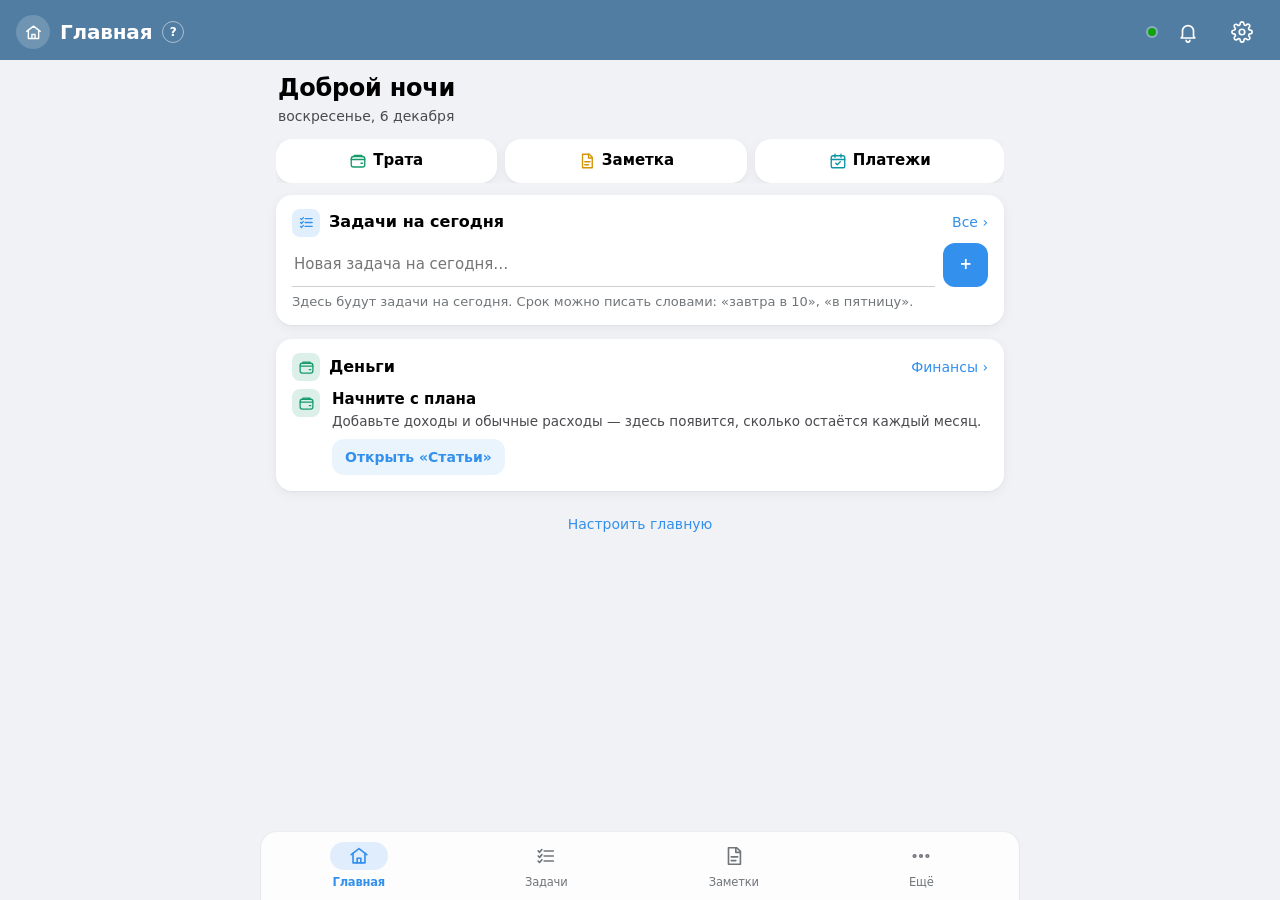
==== commit a1b775b1: "Разделы: «Здоровье» (тренировки + питание) и «Досуг» (книги + кино) с переключателем над вкладками, " ====
--- a/index.html
+++ b/index.html
@@ -330,13 +330,6 @@
 .first b{display:block;font-size:15px}
 .first p{margin:2px 0 0;color:var(--text-2);font-size:13.5px;line-height:1.4}
 .first .btn{margin-top:8px}
-.welcome{position:fixed;inset:0;z-index:45;background:var(--page);display:flex;align-items:center;justify-content:center;padding:24px 16px calc(24px + env(safe-area-inset-bottom));overflow:auto}
-.welcome .wbox{max-width:400px;width:100%;text-align:center}
-.welcome img{width:84px;height:84px;border-radius:20px}
-.welcome h2{margin:14px 0 8px;font-size:24px}
-.welcome p{color:var(--text-2);margin:0 0 10px;line-height:1.45}
-.welcome .btn{display:block;width:100%;margin-top:10px;padding:13px 14px;font-size:16px}
-.welcome .btn.link{border:0;background:none;color:var(--text-2);font-weight:500}
 .actions .sp{flex:1}
 .shead .sx{font-size:18px;color:var(--text-2);background:var(--surface-2)}
 .shead{display:flex;align-items:center;justify-content:space-between;gap:8px;margin:0 0 12px}.shead h2{margin:0}
@@ -883,11 +876,10 @@
   <button class="icon-btn" data-act="settings" aria-label="Настройки" id="btnSettings"></button>
 </header>
 <div class="subnav" id="subnav"></div>
-<main id="view"><div class="loading">Загружаю…</div></main>
+<main id="view"><div class="skel" aria-label="Загружаю…"><i class="sk-h"></i><i class="sk-c"></i><i class="sk-c sk-s"></i><i class="sk-c"></i></div></main>
 <nav class="bottom" id="bottom"></nav>
 <div class="sheet-bg" id="sheetBg" hidden data-act="sheetClose"></div>
 <div class="sheet" id="sheet" hidden></div>
-<div class="welcome" id="welcome" hidden></div>
 <div class="toast" id="toast"></div>
 <div class="alerts" id="alerts" aria-live="polite"></div>
 <div class="timerbar" id="timerBar" hidden></div>
@@ -1250,6 +1242,17 @@
 const TODAY=()=>{ const n=new Date(); return new Date(n.getFullYear(),n.getMonth(),n.getDate()); };
 
 const ICONS={
+  user:'<circle cx="12" cy="8" r="4"/><path d="M4 21c0-4 3.6-7 8-7s8 3 8 7"/>',
+  cloud:'<path d="M7 18h10.5a4.5 4.5 0 0 0 .6-8.96A6 6 0 0 0 6.3 10.1 4 4 0 0 0 7 18z"/>',
+  palette:'<path d="M12 3a9 9 0 1 0 0 18c1.1 0 1.8-.8 1.8-1.8 0-.5-.2-.9-.5-1.2-.3-.3-.5-.7-.5-1.2 0-1 .8-1.8 1.8-1.8H17a4 4 0 0 0 4-4C21 6.6 17 3 12 3z"/><circle cx="7.5" cy="11" r="1"/><circle cx="10" cy="7" r="1"/><circle cx="14.5" cy="7" r="1"/>',
+  grid:'<rect x="4" y="4" width="7" height="7" rx="2"/><rect x="13" y="4" width="7" height="7" rx="2"/><rect x="4" y="13" width="7" height="7" rx="2"/><rect x="13" y="13" width="7" height="7" rx="2"/>',
+  lock:'<rect x="5" y="11" width="14" height="10" rx="2"/><path d="M8 11V8a4 4 0 0 1 8 0v3"/>',
+  save:'<path d="M12 4v11m-4.5-4.5L12 15l4.5-4.5"/><path d="M5 19h14"/>',
+  phone:'<rect x="7" y="2.5" width="10" height="19" rx="2.5"/><path d="M11 18.5h2"/>',
+  box:'<path d="M4 8h16v11a2 2 0 0 1-2 2H6a2 2 0 0 1-2-2z"/><path d="M3 4h18v4H3zM10 12h4"/>',
+  refresh:'<path d="M20 12a8 8 0 1 1-2.34-5.66"/><path d="M20 4v5h-5"/>',
+  list:'<path d="M9 6h11M9 12h11M9 18h11"/><circle cx="4.5" cy="6" r="1"/><circle cx="4.5" cy="12" r="1"/><circle cx="4.5" cy="18" r="1"/>',
+  target:'<circle cx="12" cy="12" r="8.5"/><circle cx="12" cy="12" r="4.5"/><circle cx="12" cy="12" r=".8"/>',
   week:'<rect x="3" y="5" width="18" height="16" rx="2"/><path d="M3 10h18M8 3v4M16 3v4"/><path d="m8.5 15 2.2 2.2 4.8-4.7"/>',
   trash:'<path d="M4 7h16M10 11v6M14 11v6"/><path d="M6 7l1 13h10l1-13"/><path d="M9 7V4h6v3"/>',
   later:'<rect x="3" y="5" width="18" height="16" rx="3"/><path d="M3 10h18M8 3v4M16 3v4"/><path d="M9 15.5h6m-2.3-2.4 2.4 2.4-2.4 2.4"/>',
@@ -1308,7 +1311,13 @@
 // «?» у заголовка карточки: показать или скрыть ближайшее пояснение ниже
 function toggleQh(b){ const box=b.closest('section,.card,.sheet')||$view; const tip=[...box.querySelectorAll('.qtip')].find(t=>b.compareDocumentPosition(t)&Node.DOCUMENT_POSITION_FOLLOWING);
   if(!tip) return; tip.hidden=!tip.hidden; b.classList.toggle('on',!tip.hidden); b.setAttribute('aria-expanded',String(!tip.hidden)); }
-const FIN_TABS=[['summary','Сводка'],['month','Месяц'],['items','Статьи'],['balance','Баланс'],['funds','Фонды'],['invest','Инвестиции'],['goal','Цель']];
+const FIN_TABS=[['summary','Сводка'],['month','Месяц'],['items','Статьи'],['balance','Баланс'],['funds','Фонды'],['pay','Платежи'],['invest','Инвестиции'],['goal','Цель']];
+/* Объединённые разделы: внутри — прежние разделы (свои данные, вкладки, скрытие), сверху переключатель.
+   Последний открытый запоминается в UI.sub[группа]. Платежи — вкладкой «Финансов» (раздел 'pay', вкладки финансов сверху). */
+const GROUPS={health:{t:'Здоровье',ids:['train','food']},leisure:{t:'Досуг',ids:['books','movies']}};
+const grpOf=id=>Object.keys(GROUPS).find(g=>GROUPS[g].ids.includes(id))||null;
+const grpIds=g=>GROUPS[g].ids.filter(secOn);
+function grpPick(g){ const v=grpIds(g); return v.includes(UI.sub[g])?UI.sub[g]:v[0]||GROUPS[g].ids[0]; }
 const FIN_MORE=['items','goal']; // нужны реже — в меню «⋯»
 // nav — в нижнем меню; остальные открываются из «Ещё»
 const SECTIONS=[
@@ -1320,7 +1329,7 @@
   {id:'habits',title:'Привычки'},
   {id:'goals',title:'Цели',tabs:[['active','Активные'],['done','Достигнутые']]},
   {id:'pay',title:'Платежи',tabs:[['upcoming','Ближайшие'],['month','Календарь'],['all','Все платежи']]},
-  {id:'bdays',title:'Дни рождения'},
+  {id:'bdays',title:'Люди'},
   {id:'train',title:'Тренировки',tabs:[['home','Тренировка'],['routines','Программы'],['library','Упражнения'],['history','История']]},
   {id:'books',title:'Книги',tabs:[['reading','Читаю'],['want','Хочу прочитать'],['done','Прочитано']]},
   {id:'movies',title:'Кино',tabs:[['watching','Смотрю'],['want','Хочу посмотреть'],['done','Посмотрел']]},
@@ -1328,7 +1337,6 @@
 ];
 
 /* ---------- состояние и хранение ---------- */
-const IS_GAS=typeof google!=='undefined'&&google.script&&google.script.run;
 const LS_KEY='moyplan.finance.v1', UI_KEY='moyplan.ui.v1', RC_KEY='moyplan.remote.v1', PEND_KEY='moyplan.pending.v1';
 /* Отдельная (не Google) версия ходит в таблицу по ссылке на скрипт с секретным ключом.
    Копия данных лежит на устройстве: приложение открывается и сохраняет правки без интернета,
@@ -1340,7 +1348,7 @@
 (function(){ if(!/^#connect=/.test(location.hash)) return; const rc=parseConnect(location.hash);
   if(rc) try{ localStorage.setItem(RC_KEY,JSON.stringify(rc)); }catch(e){}
   history.replaceState(null,'',location.pathname+location.search); })();
-let REMOTE=null; if(!IS_GAS){ try{ const r=JSON.parse(localStorage.getItem(RC_KEY)||'null'); if(r&&((r.g&&r.sheet)||(GAS_URL_RE.test(r.url)&&r.key))) REMOTE=r; }catch(e){} }
+let REMOTE=null; { try{ const r=JSON.parse(localStorage.getItem(RC_KEY)||'null'); if(r&&((r.g&&r.sheet)||(GAS_URL_RE.test(r.url)&&r.key))) REMOTE=r; }catch(e){} }
 // ярлык на значке приложения: ?action=task|expense|habit|note
 let LAUNCH=new URLSearchParams(location.search).get('action');
 if(LAUNCH) history.replaceState(null,'',location.pathname);
@@ -1349,9 +1357,8 @@
 const NATIVE=window.MoyplanNative||null;
 const SITE='https://tromb17.github.io/pep-app/';
 if(!LAUNCH&&NATIVE) try{ LAUNCH=NATIVE.takeAction()||null; }catch(e){}
-/* Вызов функции скрипта: в Google-версии — google.script.run, в отдельной — запрос по ссылке. */
+/* Вызов функции скрипта: запрос по ссылке (или Sheets API при входе через Google). */
 function server(fn,arg){
-  if(IS_GAS) return new Promise((res,rej)=>google.script.run.withSuccessHandler(res).withFailureHandler(rej)[fn](arg));
   const rc=server.rc||REMOTE; if(!rc) return Promise.reject(new Error('Таблица не подключена'));
   if(rc.g) return gsServer(fn,arg);
   const ctl=new AbortController(), t=setTimeout(()=>ctl.abort(),60000);
@@ -1362,7 +1369,7 @@
       e=>{ throw e&&e.name==='AbortError'?new Error('скрипт не ответил за минуту'):(e&&e.message==='Failed to fetch'?new Error('нет связи'):e); })
     .finally(()=>clearTimeout(t));
 }
-const viaScript=()=>!!(IS_GAS||(REMOTE&&!REMOTE.g));
+const viaScript=()=>!!(REMOTE&&!REMOTE.g);
 const errText=e=>(e&&e.message)||String(e||'');
 /* ---------- Вход через Google: своя таблица «Мой план» на Диске человека, без скрипта ----------
    Права узкие (drive.file): приложение видит только таблицы, которые создало само.
@@ -1383,7 +1390,7 @@
 let GTOK=null, GAUTH_RET=null, gsAutoUntil=0;
 try{ GTOK=JSON.parse(localStorage.getItem(GTOK_KEY)||'null'); }catch(e){}
 const gRedirectUri=()=>location.origin==='https://tromb17.github.io'?SITE:location.origin+location.pathname;
-const gOK=()=>!!G_CLIENT&&!IS_GAS&&(NATIVE?typeof NATIVE.googleAuth==='function':/^https:/.test(location.href));
+const gOK=()=>!!G_CLIENT&&(NATIVE?typeof NATIVE.googleAuth==='function':/^https:/.test(location.href));
 function gsSetTok(t,sec){ GTOK={t,exp:Date.now()+sec*1000}; try{ localStorage.setItem(GTOK_KEY,JSON.stringify(GTOK)); }catch(e){} }
 function gsDropTok(){ GTOK=null; try{ localStorage.removeItem(GTOK_KEY); }catch(e){} }
 // вернулись со страницы входа Google: #access_token=…&expires_in=…&state=… или #error=…
@@ -1715,7 +1722,7 @@
     localStorage.setItem(RC_KEY,JSON.stringify(rc)); localStorage.removeItem(PEND_KEY); }catch(e){}
   REMOTE=rc; gsMeta.c=null; clearTimeout(saveTimer); dirtyAll=false; dirtyKeys.clear(); canSave=true;
   if(!document.getElementById('sheet').hidden) closeSheet();
-  hideWelcome(); await pullRemote(); nativeSync();
+  await pullRemote(); nativeSync();
   toast(made?'Готово: на вашем Диске создана таблица «'+GS_TITLE+'», данные перенесены в неё':'Вход выполнен — данные из вашей таблицы «'+GS_TITLE+'»');
 }
 async function gsLogin(){
@@ -1906,7 +1913,7 @@
   if(!canSave){ setSync('err','Не сохранено: нет связи с таблицей'); return; }
   if(keys.includes('facts')&&!keys.includes('expLog')) keys.push('expLog');
   if(!keys.length) dirtyAll=true; else keys.forEach(k=>dirtyKeys.add(k));
-  setSync('pending','Сохраняю…'); clearTimeout(saveTimer); saveTimer=setTimeout(flush,(IS_GAS||REMOTE)?1200:150);
+  setSync('pending','Сохраняю…'); clearTimeout(saveTimer); saveTimer=setTimeout(flush,REMOTE?1200:150);
   if(REMOTE){ clearTimeout(cacheT); cacheT=setTimeout(keepLocal,150); }
 }
 let cacheT=null, retryT=null, lastPull=0;
@@ -1940,7 +1947,7 @@
    устройства в других записях не затираются. Нужен свежий скрипт (srv:2 в ответе loadState) или вход через Google. */
 const BASE_KEY='moyplan.base.v1', GS_ARCHIVE='Архив';
 let BASE=null;
-const remoteId=()=>IS_GAS?'gas':REMOTE?(REMOTE.g?'g:'+REMOTE.sheet:'u:'+REMOTE.url):'';
+const remoteId=()=>REMOTE?(REMOTE.g?'g:'+REMOTE.sheet:'u:'+REMOTE.url):'';
 function baseGet(){
   const id=remoteId(); if(BASE&&BASE.id===id) return BASE;
   try{ const b=JSON.parse(localStorage.getItem(BASE_KEY)||'null'); BASE=b&&b.id===id&&b.t?b:null; }catch(e){ BASE=null; }
@@ -1973,7 +1980,7 @@
   return patch;
 }
 function flush(){
-  if(!IS_GAS&&!REMOTE){ try{ localStorage.setItem(LS_KEY,JSON.stringify(S)); dirtyAll=false; dirtyKeys.clear(); setSync('ok','Сохранено в этом браузере'); }catch(e){ setSync('err','Браузер не дал сохранить'); } return; }
+  if(!REMOTE){ try{ localStorage.setItem(LS_KEY,JSON.stringify(S)); dirtyAll=false; dirtyKeys.clear(); setSync('ok','Сохранено в этом браузере'); }catch(e){ setSync('err','Браузер не дал сохранить'); } return; }
   if(REMOTE) keepLocal();
   if(saving){ saveTimer=setTimeout(flush,800); return; }
   if(!isDirty()) return;
@@ -2047,7 +2054,7 @@
 /* Android: уведомления. Расписание на 2 недели вперёд считает приложение при каждой правке и отдаёт телефону;
    телефон показывает их сам, даже если приложение закрыто. Настройки — на этом устройстве. */
 const NOTIF_KEY='moyplan.notif.v1';
-const NOTIF_DEF={on:true,pay:true,bd:true,task:true,free:true,digest:true,digestAt:'09:00',habit:true,habitAt:'21:00',week:true,weekAt:'19:00'};
+const NOTIF_DEF={on:true,pay:true,bd:true,task:true,free:true,digest:true,digestAt:'09:00',habit:true,habitAt:'21:00',week:true,weekAt:'19:00',day:false,dayAt:'21:30'};
 function notifCfg(){ let c={}; try{ c=JSON.parse(localStorage.getItem(NOTIF_KEY)||'{}')||{}; }catch(e){} return Object.assign({},NOTIF_DEF,c); }
 // напоминание о задаче: за сколько минут до времени (без времени — от 9:00 дня задачи); пусто — не напоминать
 const T_REMINDS=[['0','В момент начала'],['5','За 5 минут'],['15','За 15 минут'],['30','За 30 минут'],['60','За 1 час'],['120','За 2 часа'],['1440','За 1 день'],['2880','За 2 дня']];
@@ -2078,6 +2085,8 @@
     if(l.length) push('digest|'+k,at(k,c.digestAt),'На сегодня '+l.length+' '+plural(l.length,'задача','задачи','задач'),l.slice(0,4).map(x=>x.name).join(', ')+(l.length>4?'…':''),'task'); }
   if(c.habit) for(let i=0;i<=H;i++){ const d=addDays(t,i), k=dkey(d), l=S.habits.filter(h=>h.days[wd(d)]==='1'&&(h.created||'')<=k&&!(HL[h.id]&&HL[h.id].has(k)));
     if(l.length) push('habit|'+k,at(k,c.habitAt),'Не отмечены привычки',l.slice(0,4).map(h=>h.name).join(', ')+(l.length>4?'…':''),'habit'); }
+  if(c.day) for(let i=0;i<=H;i++){ const k=dkey(addDays(t,i)), l=i===0?dayLeft(k):S.tasks.filter(x=>!x.done&&x.due===k);
+    push('day|'+k,at(k,c.dayAt),'Итог дня',l.length?'Не сделано: '+l.length+' '+plural(l.length,'задача','задачи','задач')+' — перенести на следующий день?':'Как прошёл день: задачи, привычки, траты','home'); }
   if(c.week) for(let i=0;i<=H;i++){ const d=addDays(t,i); if(wd(d)!==6) continue; const k=dkey(d);
     push('week|'+k,at(k,c.weekAt),'Итоги недели','Сколько сделано, как с привычками и что ждёт на следующей неделе','week'); }
   return out.sort((a,b)=>a.at-b.at).slice(0,200);
@@ -2103,7 +2112,8 @@
     <div style="padding-left:26px;display:grid;gap:2px">${ck('pay','Платежи — заранее (как указано в платеже) и в день оплаты')}${ck('bd','Дни рождения')}${ck('free','Погашение облигаций и вкладов — за неделю и в день')}${ck('task','Задачи, у которых указано время')}
     <div style="display:flex;gap:8px;align-items:center;flex-wrap:wrap">${ck('digest','Утром — задачи на день, в')}<input type="time" data-ncfg="digestAt" value="${esc(c.digestAt)}" style="width:auto"></div>
     <div style="display:flex;gap:8px;align-items:center;flex-wrap:wrap">${ck('habit','Вечером — неотмеченные привычки, в')}<input type="time" data-ncfg="habitAt" value="${esc(c.habitAt)}" style="width:auto"></div>
-    <div style="display:flex;gap:8px;align-items:center;flex-wrap:wrap">${ck('week','В воскресенье — итоги недели, в')}<input type="time" data-ncfg="weekAt" value="${esc(c.weekAt)}" style="width:auto"></div></div></div>
+    <div style="display:flex;gap:8px;align-items:center;flex-wrap:wrap">${ck('week','В воскресенье — итоги недели, в')}<input type="time" data-ncfg="weekAt" value="${esc(c.weekAt)}" style="width:auto"></div>
+    <div style="display:flex;gap:8px;align-items:center;flex-wrap:wrap">${ck('day','Каждый вечер — итог дня, в')}<input type="time" data-ncfg="dayAt" value="${esc(c.dayAt)}" style="width:auto"></div></div></div>
 `; }
 function nativeLock(){
   if(!NATIVE) return ''; let lock=false; try{ lock=!!NATIVE.lockOn(); }catch(e){}
@@ -2177,7 +2187,7 @@
   return pick;
 }
 async function archiveOld(){
-  if(!S||!REMOTE&&!IS_GAS||isDirty()||saving||baseGet().srv<2) return;
+  if(!S||!REMOTE||isDirty()||saving||baseGet().srv<2) return;
   let last=0; try{ last=+localStorage.getItem(ARCH_KEY)||0; }catch(e){}
   if(Date.now()-last<7*864e5) return;
   const pick=archivePick(dkey(addDays(TODAY(),-ARCH_DAYS))), keys=Object.keys(pick);
@@ -2199,7 +2209,7 @@
   document.getElementById('btnSettings').innerHTML=icon('gear');
   gsAutoUntil=Date.now()+8000;
   // вернулись с первого входа через Google: данные этого устройства → в найденную или новую таблицу
-  if(GAUTH_RET&&GAUTH_RET.first&&!IS_GAS){
+  if(GAUTH_RET&&GAUTH_RET.first){
     if(GAUTH_RET.ok){ let d=null; try{ const s=localStorage.getItem(LS_KEY); d=s?JSON.parse(s):null; }catch(e){}
       S=normalize(d||DEFAULT_DATA)[0]; render();
       gsSetup().catch(e=>{ setSync('err','Вход не удался'); toast('Не удалось войти через Google: '+errText(e)); });
@@ -2207,16 +2217,7 @@
     setTimeout(()=>toast(GAUTH_RET.err==='access_denied'?'Вход через Google отменён':'Вход через Google не удался: '+GAUTH_RET.err),500);
   }
   else if(GAUTH_RET&&GAUTH_RET.cal&&GAUTH_RET.err==='access_denied'){ gcalSet(false); setTimeout(()=>toast('Доступ к Google Календарю не разрешён'),500); }
-  if(IS_GAS){
-    setSync('pending','Загружаю из таблицы…');
-    google.script.run
-      .withSuccessHandler(json=>{ let d=null; try{ d=json?JSON.parse(json):null; }catch(e){}
-        if(d){ const [o,mig]=normalize(d); S=o; setSync('ok','Загружено из Google Таблицы'); render(); if(mig){ persist(); toast('Данные переведены в новый формат'); } }
-        else { S=normalize(DEFAULT_DATA)[0]; render(); persist(); toast('Таблица была пустой — начинаем с чистого листа'); } })
-      .withFailureHandler(err=>{ canSave=false; S=normalize(DEFAULT_DATA)[0]; render();
-        setSync('err','Нет связи с таблицей — правки не сохранятся'); toast('Не удалось загрузить: '+((err&&err.message)||err)); })
-      .loadState();
-  } else if(REMOTE){
+  if(REMOTE){
     let d=null, pend=null; try{ const s=localStorage.getItem(LS_KEY); d=s?JSON.parse(s):null; pend=JSON.parse(localStorage.getItem(PEND_KEY)||'null'); }catch(e){}
     if(d){ S=normalize(d)[0]; render(); setSync('pending','Копия из телефона, сверяю с таблицей…'); } else setSync('pending','Загружаю из таблицы…');
     // в телефоне есть правки, не дошедшие до таблицы, — они новее: сначала отправляем их
@@ -2229,26 +2230,12 @@
   }
 }
 
-/* Первый запуск: сразу предлагаем вход через Google — данные будут в своей таблице с самого начала.
-   «Без входа» — данные только на устройстве; войти можно потом в настройках. */
-const WELCOME_KEY='moyplan.welcome.v1';
-function welcomeSkipped(){ try{ return !!localStorage.getItem(WELCOME_KEY); }catch(e){ return false; } }
-function showWelcome(){
-  const w=document.getElementById('welcome');
-  w.innerHTML=`<div class="wbox"><img src="icons/icon-192.png" alt=""><h2>Мой план</h2>
-    <p>Финансы, задачи, привычки, цели, питание и заметки — в одном месте.</p>
-    <p>Войдите через Google: приложение создаст на вашем Google Диске свою таблицу «${GS_TITLE}», и данные будут на всех ваших устройствах. Таблицу видите только вы.</p>
-    <button class="btn primary" data-act="welcomeLogin">Войти через Google</button>
-    <button class="btn link" data-act="welcomeSkip">Продолжить без входа</button>
-    <p class="hint" style="margin-top:6px">Без входа данные хранятся только на этом устройстве. Войти можно позже в настройках.</p></div>`;
-  w.hidden=false;
-}
 // Первый вход — сразу в приложение, без входа. Через LOGIN_AFTER дней на главной — карточка «Сохраните план в Google»
-// («Позже» — через неделю, «Не предлагать» — больше никогда). Окно showWelcome осталось, но само не открывается.
+// («Позже» — через неделю, «Не предлагать» — больше никогда).
 const FIRST_KEY='moyplan.first.v1', LOGIN_ASK='moyplan.loginask.v1', LOGIN_AFTER=3;
 function firstDay(){ try{ let v=localStorage.getItem(FIRST_KEY); if(!v){ v=todayK(); localStorage.setItem(FIRST_KEY,v); } return v; }catch(e){ return todayK(); } }
 function loginAsk(){
-  if(!gOK()||REMOTE||IS_GAS) return false;
+  if(!gOK()||REMOTE) return false;
   let a=''; try{ a=localStorage.getItem(LOGIN_ASK)||''; }catch(e){}
   if(a==='never'||(a&&a>todayK())) return false;
   return -daysTo(firstDay())>=LOGIN_AFTER;
@@ -2256,7 +2243,6 @@
 function loginCard(){ if(!loginAsk()) return '';
   return `<section class="card logincard"><h3>Сохраните план в Google</h3><p class="hint">Сейчас всё хранится только на этом устройстве. Войдите через Google — приложение заведёт таблицу на вашем Google Диске: данные не пропадут при смене телефона и будут на всех устройствах. Таблицу видите только вы.</p>
     <div class="actions"><button class="btn primary" data-act="welcomeLogin">Войти через Google</button><button class="btn small" data-act="loginLater" data-v="week">Позже</button><button class="btn small" data-act="loginLater" data-v="never">Не предлагать</button></div></section>`; }
-function hideWelcome(){ const w=document.getElementById('welcome'); if(w){ w.hidden=true; w.innerHTML=''; } }
 
 /* Ярлык на значке приложения: сразу открыть нужное окно */
 function launch(a){
@@ -2269,6 +2255,7 @@
   else if(a==='pay'){ UI.section='pay'; UI.sub.pay='upcoming'; render(); }
   else if(a==='bdays'){ UI.section='bdays'; render(); }
   else if(a==='today'){ UI.section='tasks'; UI.sub.tasks='today'; render(); }
+  else if(a==='home'){ UI.section='home'; render(); window.scrollTo(0,0); }
   else if(a==='week'){ UI.section='more'; render(); UI.page={kind:'week',off:wd(TODAY())===6?0:-1}; render(); }
   else if(a==='invest'){ UI.section='fin'; UI.tab='invest'; render(); const f=$view.querySelector('[data-sect="free"]'); if(f) f.scrollIntoView({block:'start'}); }
   saveUI();
@@ -2300,23 +2287,42 @@
   const nav=NAV; prepare(); nativeSync(nav);
   const vk=UI.section+'|'+UI.tab+'|'+UI.sub[UI.section]+'|'+UI.noteFolder; if(vk!==render.vk){ render.vk=vk; UI.listAll=false; }
   const sec=SECTIONS.find(s=>s.id===UI.section)||SECTIONS[0];
-  document.getElementById('title').textContent=sec.title;
+  const grp=grpOf(sec.id); if(grp&&secOn(sec.id)) UI.sub[grp]=sec.id;
+  document.getElementById('title').textContent=grp?GROUPS[grp].t:sec.id==='pay'?'Финансы':sec.title;
   document.documentElement.style.setProperty('--sec','var(--s-'+sec.id+')');
   document.getElementById('secIc').innerHTML=icon(sec.id);
   document.getElementById('bottom').innerHTML=SECTIONS.filter(s=>s.nav).map(s=>`<button class="${s.id===UI.section||(s.id==='more'&&!sec.nav)?'on':''}" data-act="section" data-id="${s.id}">${icon(s.id)}<span>${s.title}</span></button>`).join('');
   const sub=document.getElementById('subnav');
-  if(sec.tabs){ const cur=sec.id==='fin'?UI.tab:UI.sub[sec.id]; sub.hidden=false; const more=sec.id==='fin'?FIN_MORE:[], mc=more.includes(cur)&&sec.tabs.find(x=>x[0]===cur);
-    sub.innerHTML=sec.tabs.filter(([id])=>!more.includes(id)).map(([id,t])=>`<button class="chip ${id===cur?'on':''}" data-act="tab" data-id="${id}">${t}</button>`).join('')
+  const isFin=sec.id==='fin'||sec.id==='pay', tabs=isFin?FIN_TABS.filter(([id])=>id!=='pay'||secOn('pay')):sec.tabs;
+  if(tabs){ const cur=sec.id==='pay'?'pay':isFin?UI.tab:UI.sub[sec.id]; sub.hidden=false; const more=isFin?FIN_MORE:[], mc=more.includes(cur)&&tabs.find(x=>x[0]===cur);
+    sub.innerHTML=tabs.filter(([id])=>!more.includes(id)).map(([id,t])=>`<button class="chip ${id===cur?'on':''}" data-act="tab" data-id="${id}">${t}</button>`).join('')
       +(more.length?`<button class="chip ${mc?'on':''}" data-act="tabMore" aria-label="Ещё вкладки">${mc?mc[1]+' ':''}⋯</button>`:''); }
   else sub.hidden=true;
+  const gt=grpTabs(); sub.classList.toggle('two',!!gt&&!sub.hidden); if(gt&&!sub.hidden) sub.innerHTML=gt+`<div class="tabrow">${sub.innerHTML}</div>`;
   $view.classList.toggle('wide',UI.section==='tasks');
   const keep={}; for(const id of KEEP_IN){ const e=document.getElementById(id); if(e&&e.value) keep[id]=e.value; }
   $view.innerHTML=viewHtml();
+  const pk=UI.section+'|'+(UI.page?UI.page.kind+(UI.page.id||''):'')+'|'+(UI.detail?UI.detail.kind+UI.detail.id:'')+'|'+UI.habit;
+  if(render.pk&&pk!==render.pk&&!$view.classList.contains('tab-in-l')&&!$view.classList.contains('tab-in-r')){ $view.classList.remove('v-in'); void $view.offsetWidth; $view.classList.add('v-in'); }
+  render.pk=pk;
   for(const id in keep){ const e=document.getElementById(id); if(e) e.value=keep[id]; }
   afterRender();
   renderAlerts();
-}
-function viewHtml(){
+  countUp();
+}
+function grpTabs(){ const g=grpOf(UI.section); if(!g) return ''; const v=grpIds(g); if(v.length<2) return '';
+  return `<div class="gtabs" role="tablist">${v.map(id=>`<button class="${id===UI.section?'on':''}" style="--sec:var(--s-${id})" role="tab" aria-selected="${id===UI.section}" data-act="section" data-id="${id}">${icon(id)}<span>${SECTIONS.find(x=>x.id===id).title}</span></button>`).join('')}</div>`; }
+function grpSeg(){ return UI.section==='train'&&(UI.sub.train||'home')==='home'&&!S.trainActive&&!UI.page&&!UI.detail?healthLine():''; }
+// Здоровье: на вкладке «Тренировка» — питание и вес за эту неделю (тренировки там и так видны); нет данных — строки нет
+function healthLine(){ const T=TODAY(), mon=dkey(addDays(T,-wd(T))), tk=todayK();
+  const days={}; S.foodLog.forEach(x=>{ if(x.date>=mon&&x.date<=tk) days[x.date]=(days[x.date]||0)+numOr(x.kcal,0); });
+  const dk=Object.keys(days).filter(k=>days[k]>0), kc=dk.length?Math.round(dk.reduce((a,k)=>a+days[k],0)/dk.length):0;
+  const wl=S.weightLog.filter(x=>numOr(x.kg,null)!=null).sort((a,b)=>a.date.localeCompare(b.date)), kg=wl.length?numOr(wl[wl.length-1].kg,0):0;
+  const p=[];
+  if(kc) p.push(`<span><b class="num">${fmt(kc)}</b> ккал в день</span>`); if(kg) p.push(`<span><b class="num">${fmt1(kg)}</b> кг</span>`);
+  return p.length?`<div class="hline"><span class="fsub">Питание и вес за неделю</span>${p.join('')}</div>`:''; }
+function viewHtml(){ return grpSeg()+viewHtml0(); }
+function viewHtml0(){
   if(UI.section!=='fin') return ({home:viewHome,habits:viewHabits,tasks:viewTasks,train:viewTrain,more:viewMore,goals:viewGoals,books:viewBooks,food:viewFood,notes:viewNotes,pay:viewPay,bdays:viewBdays,movies:viewMovies}[UI.section]||viewMore)();
   if(UI.detail){
     if(UI.detail.kind==='inv'){ const g=C.groups.find(x=>x.g.id===UI.detail.id); if(g) return viewInvDetail(g); }
@@ -3400,7 +3406,7 @@
 // крупная сумма месяца: сколько свободно, ниже доходы и расходы
 function moneyHero(j,avgExp,noFact){
   const B=C.B, v=B.free[j], n=factCount(j);
-  return `<div class="hero-l">Свободно в ${monthIn(C.months[j])}</div><div class="hero-n num ${v<0?'neg':'pos'}">${rub(v)}</div>
+  return `<div class="hero-l">Свободно в ${monthIn(C.months[j])}</div><div class="hero-n num ${v<0?'neg':'pos'}" data-count="hero${j}" data-v="${Math.round(v)}">${rub(v)}</div>
     <div class="hero-s"><span>Доходы <b class="num">${rub(B.inc[j])}</b></span><span>Расходы <b class="num">${rub(B.exp[j])}</b></span>${Math.round(B.sav[j])?`<span>Накопления <b class="num">${rub(B.sav[j])}</b></span>`:''}</div>
     ${noFact&&avgExp==null?'':`<div class="fsub" style="margin-top:4px">${noFact?'':n?'с учётом факта по '+n+' стат.':'по плану — факта пока нет'}${avgExp!=null?(noFact?'':' · ')+'расходы в среднем '+rub(avgExp):''}</div>`}`;
 }
@@ -3423,6 +3429,7 @@
   const tl=open.length?`<div class="hlist">${nOver?'<div class="hsub neg">Просрочено</div>':''}${sh.map((t,i)=>(nOver&&i===nOver?'<div class="hsub">Сегодня</div>':'')+taskRow(t)).join('')}</div>${open.length>LIM?`<button class="more" data-act="section" data-id="tasks">Ещё ${open.length-LIM} ›</button>`:''}`
     :`<p class="hint" style="margin:6px 0 0">${doneN?'На сегодня всё сделано.':S.tasks.length?'На сегодня задач нет.':'Здесь будут задачи на сегодня. Срок можно писать словами: «завтра в 10», «в пятницу».'}</p>`;
   const B={}; // блоки главной: порядок и видимость — settings.home (HOME_BLOCKS)
+  B.day=dayHomeCard();
   B.tasks=homeCard('tasks','Задачи на сегодня'+(open.length?` <span class="fsub num">${open.length}</span>`:''),add+tl,'Все');
   // привычки на сегодня — отметка одним касанием
   const due=secOn('habits')?S.habits.filter(x=>HS[x.id].sched(today)||HL[x.id].has(tk)):[];
@@ -3455,10 +3462,10 @@
   return html+`<div class="actions" style="justify-content:center;margin-top:0"><button class="more" data-act="homeSetup">Настроить главную</button></div>`;
 }
 // блоки главной: [id, название]; порядок и скрытые — в settings.home {order:[…], hidden:[…]}
-const HOME_BLOCKS=[['tasks','Задачи на сегодня'],['habits','Привычки'],['money','Деньги'],['limits','Лимиты'],['pay','Ближайший платёж'],['soon','Скоро']];
+const HOME_BLOCKS=[['day','Итог дня (вечером)'],['tasks','Задачи на сегодня'],['habits','Привычки'],['money','Деньги'],['limits','Лимиты'],['pay','Ближайший платёж'],['soon','Скоро']];
 function homeCfg(){ const h=S.settings.home; return h&&typeof h==='object'?h:{}; }
 function homeOrder(){ const o=(homeCfg().order||[]).filter(id=>HOME_BLOCKS.some(b=>b[0]===id));
-  return o.concat(HOME_BLOCKS.map(b=>b[0]).filter(id=>!o.includes(id))); }
+  const miss=HOME_BLOCKS.map(b=>b[0]).filter(id=>!o.includes(id)); return miss.filter(id=>id==='day').concat(o,miss.filter(id=>id!=='day')); }
 const homeOn=id=>!(homeCfg().hidden||[]).includes(id);
 function openHomeSetup(){
   const ord=homeOrder(), name=id=>HOME_BLOCKS.find(b=>b[0]===id)[1];
@@ -3468,7 +3475,7 @@
     <div class="actions"><button class="btn" data-act="homeReset">Как было</button><span class="sp"></span><button class="btn primary" data-act="sheetClose">Готово</button></div>`);
 }
 function homeSet(fn){ const h=Object.assign({order:homeOrder(),hidden:[]},homeCfg()); h.order=homeOrder(); h.hidden=(h.hidden||[]).slice(); fn(h); S.settings.home=h; persist('settings'); render(); openHomeSetup(); }
-const MORE_GROUPS=[['Деньги',['fin','pay']],['Цели и привычки',['habits','goals']],['Здоровье',['train','food']],['Досуг',['books','movies']],['Люди',['bdays']]];
+const MORE_GROUPS=[['',['fin','pay','habits','goals','health','leisure','bdays']]]; // одной сеткой: разделов немного, заголовки групп не нужны
 function viewMore(){
   if(UI.page&&UI.page.kind==='trash') return viewTrash();
   if(UI.page&&UI.page.kind==='week') return viewWeek(UI.page.off||0);
@@ -3484,12 +3491,13 @@
     food:'сегодня '+fmt(S.foodLog.filter(f=>f.date===tk).reduce((s,f)=>s+numOr(f.kcal,0),0))+' ккал',
     pay:(()=>{ const n=payOcc(tk,dkey(addDays(TODAY(),7))).filter(o=>!o.paid).length; return S.payments.length?(n?'на неделе: '+n:'на неделе платежей нет'):'регулярные платежи'; })(),
     bdays:(()=>{ const x=S.gifts.map(g=>({g,n:bdNext(g)})).filter(x=>x.n).sort((a,b)=>a.n-b.n)[0]; return x?esc(x.g.name)+' · '+bdWhen(x.n).toLowerCase():'кого поздравить'; })()};
-  const tile=id=>{ const s=SECTIONS.find(x=>x.id===id); return `<button class="tile" style="--sec:var(--s-${id})" data-act="section" data-id="${id}"><span class="ic">${icon(id)}</span><b>${s.title}</b><span class="fsub">${esc(info[id])}</span></button>`; };
-  const grp=MORE_GROUPS.map(([t,ids])=>{ const v=ids.filter(secOn); return v.length?`<div class="tgroup">${t}</div>`+v.map(tile).join(''):''; }).join('');
+  if(secOn('pay')&&S.payments.length) info.fin+=' · платежи '+info.pay;
+  const on=id=>GROUPS[id]?grpIds(id).length>0:id==='pay'?secOn('pay')&&!secOn('fin'):secOn(id);
+  const tile=id=>{ const G=GROUPS[id], v=G?grpIds(id):[id], s=G?{title:G.t}:SECTIONS.find(x=>x.id===id), c=v[0]||id, sub=v.map(x=>info[x]).join(' · ');
+    return `<button class="tile" style="--sec:var(--s-${c})" data-act="section" data-id="${id}"><span class="ic">${icon(c)}</span><b>${s.title}</b><span class="fsub">${esc(sub)}</span></button>`; };
+  const grp=MORE_GROUPS.map(([t,ids])=>{ const v=ids.filter(on); return v.length?(t?`<div class="tgroup">${t}</div>`:'')+v.map(tile).join(''):''; }).join('');
   const hid=(S.settings.hidden||[]).length;
-  return `<div class="tiles">${grp}<div class="tgroup">Сервис</div>
-  <button class="tile" style="--sec:var(--s-week)" data-act="moreOpen" data-v="week"><span class="ic">${icon('week')}</span><b>Итоги недели</b><span class="fsub">${weekLine(weekData(0))}</span></button>
-    <button class="tile" style="--sec:var(--s-trash)" data-act="moreOpen" data-v="trash"><span class="ic">${icon('trash')}</span><b>Корзина</b><span class="fsub">${S.trash.length?S.trash.length+' '+plural(S.trash.length,'запись','записи','записей'):'пусто'}</span></button></div>
+  return `<div class="tiles">${grp}</div>
   <p class="hint" style="text-align:center;margin-top:14px">${hid?'Скрыто разделов: '+hid+'. ':''}<button class="linkbtn" data-act="settings">Настроить разделы</button></p>`;
 }
 
@@ -3558,6 +3566,26 @@
   return h;
 }
 // на главной: в воскресенье после обеда — итоги этой недели, в понедельник — прошлой (можно скрыть)
+/* Итог дня: вечером (с DAYC.from часов) на главной — что сделано, привычки, траты и что не успели; «На следующий день» — всё разом.
+   «×» — скрыть до завтра (moyplan.dayseen.v1). Уведомление — по желанию (notif.day, время dayAt). */
+const DAY_SEEN='moyplan.dayseen.v1', DAYC={from:19};
+const dayLeft=tk=>S.tasks.filter(t=>!t.done&&t.due&&t.due<=tk&&!(t.deadline&&t.deadline>tk));
+function dayData(){
+  const T=TODAY(), tk=todayK(), done=S.tasks.filter(t=>t.done&&t.doneAt===tk);
+  const hd=S.habits.filter(h=>HS[h.id]&&HS[h.id].sched(T)), hOk=hd.filter(h=>HL[h.id].has(tk)).length;
+  const spent=secOn('fin')?S.expLog.filter(x=>x.day===tk&&(()=>{ const it=S.items.find(i=>i.id===x.item); return !it||!/Доход/.test(it.type); })()).reduce((a,x)=>a+numOr(x.amount,0),0):0;
+  return {tk,done,hd:hd.length,hOk,spent,left:dayLeft(tk).sort(sortT)};
+}
+function dayHomeCard(){
+  if(new Date().getHours()<DAYC.from) return ''; const D=dayData(); let seen=''; try{ seen=localStorage.getItem(DAY_SEEN)||''; }catch(e){}
+  if(seen===D.tk||!(D.done.length||D.hOk||D.spent||D.left.length)) return '';
+  const p=[]; p.push('сделано '+D.done.length+' '+plural(D.done.length,'задача','задачи','задач')); if(D.hd) p.push('привычки '+D.hOk+' из '+D.hd); if(D.spent) p.push('потрачено '+rub(D.spent));
+  const L=D.left.slice(0,5);
+  return `<section class="card dayc" style="--sec:var(--s-tasks)"><div class="wk-home"><span class="hic">${icon('week')}</span><div class="m"><b>Итог дня</b><div class="fsub">${p.join(' · ')}</div></div>
+    <button class="btn small" data-act="dayHide" data-k="${D.tk}" aria-label="Скрыть до завтра">×</button></div>
+    ${L.length?`<div class="rh">Не успели</div>${L.map(t=>`<div class="ro"><button class="linkbtn tl" data-act="taskOpen" data-id="${t.id}">${esc(t.name||'Задача')}</button><button class="btn small" data-act="dayMove" data-id="${t.id}" aria-label="На следующий день" title="На следующий день">${icon('later')}</button></div>`).join('')}${D.left.length>5?`<p class="fsub">и ещё ${D.left.length-5}</p>`:''}
+    <div class="actions" style="margin-top:8px"><button class="btn small primary" data-act="dayMoveAll">Всё на следующий день (${D.left.length})</button></div>`:'<p class="fsub" style="margin:6px 0 0">Всё на сегодня сделано 👏</p>'}</section>`;
+}
 function weekHomeCard(){
   const T=TODAY(), d=wd(T), hr=new Date().getHours(); if(!(d===6&&hr>=12||d===0)) return '';
   const W=weekData(d===6?0:-1); let seen=''; try{ seen=localStorage.getItem(WEEK_SEEN)||''; }catch(e){}
@@ -4823,8 +4851,8 @@
 function viewPay(){
   if(UI.page&&UI.page.kind==='pay'){ const p=S.payments.find(x=>x.id===UI.page.id); if(p) return viewPayPage(p); UI.page=null; }
   if(!S.payments.length) return firstStep('pay','Регулярных платежей пока нет','Ипотека, рассрочки, коммуналка, связь. Добавьте их — перед сроком появится напоминание, а отметка «оплачено» сама запишется в факт бюджета.',payActions());
-  const v=UI.sub.pay||'upcoming';
-  return v==='month'?payMonth():v==='all'?payAll():payUpcoming();
+  const v=UI.sub.pay||'upcoming', seg=`<div class="seg pseg">${SECTIONS.find(x=>x.id==='pay').tabs.map(([id,t])=>`<button class="${id===v?'on':''}" data-act="paySub" data-v="${id}">${t}</button>`).join('')}</div>`;
+  return seg+(v==='month'?payMonth():v==='all'?payAll():payUpcoming());
 }
 function payUpcoming(){
   const t=TODAY(), tk=todayK(), wk=dkey(addDays(t,7)), mS=dkey(new Date(t.getFullYear(),t.getMonth(),1)), mE=dkey(new Date(t.getFullYear(),t.getMonth()+1,0)), nE=dkey(new Date(t.getFullYear(),t.getMonth()+2,0));
@@ -4894,7 +4922,7 @@
       <div class="m"><div class="fname">${esc(g.name)}${age?` <span class="fsub">· исполнится ${age}</span>`:''}</div><div class="fsub">${k===0?'<b class="pos">Сегодня!</b>':bdWhen(n)}${numOr(g.amount,0)?' · подарок '+rub(g.amount):''}${ideasLeft(g)?' · идей: '+ideasLeft(g):''}</div></div>${CHEV}</button>`; };
   const soon=list.filter(x=>bdDays(x.n)<=30), later=list.filter(x=>bdDays(x.n)>30);
   if(!S.gifts.length) return firstStep('bdays','Пока никого нет','Добавьте дни рождения близких — за несколько дней появится напоминание.',`<button class="btn small primary" data-act="add" data-kind="gift">+ День рождения</button>`);
-  return `${soon.length?`<section class="card"><div class="ghead">В ближайший месяц</div>${soon.map(row).join('')}</section>`:''}
+  return `${giftsCard(list)}${soon.length?`<section class="card"><div class="ghead">В ближайший месяц</div>${soon.map(row).join('')}</section>`:''}
     ${later.length?`<section class="card"><div class="ghead">Дальше</div>${later.map(row).join('')}</section>`:''}
     ${noDate.length?`<section class="card"><div class="ghead">Без даты</div>${noDate.map(({g})=>`<button class="list-row" data-act="bdOpen" data-id="${g.id}"><div class="m"><div class="fname">${esc(g.name)}</div><div class="fsub">укажите дату</div></div>${CHEV}</button>`).join('')}</section>`:''}
     <div class="actions" style="margin-top:0"><button class="btn primary" data-act="add" data-kind="gift">+ День рождения</button></div>
@@ -4902,6 +4930,18 @@
 }
 
 const ideasLeft=g=>(g.ideas||[]).filter(x=>!x.done).length;
+// «Люди»: подарки одним взглядом — бюджет на год, сколько в фонде «Подарки», ближайший подарок, идеи
+function giftsCard(list){
+  const year=S.gifts.reduce((a,g)=>a+numOr(g.amount,0),0), ideas=S.gifts.reduce((a,g)=>a+ideasLeft(g),0);
+  const nx=list.find(x=>numOr(x.g.amount,0)>0), j=Math.max(0,C.months.indexOf(C.curM)), fx=C.al&&C.funds.find(x=>x.f.gifts);
+  if(!year&&!ideas&&!fx) return '';
+  const np=S.gifts.filter(g=>numOr(g.amount,0)>0).length, k=year?[kpi('Подарки за год',year,np+' '+plural(np,'человек','человека','человек'))]:[];
+  if(fx) k.push(kpi('В фонде «'+esc(fx.f.name)+'»',fx.balance[j],'отложено сейчас'));
+  return `<section class="card gcard"><div class="kpis">${k.join('')}</div>
+    ${nx?`<div class="ro"><span>Ближайший: ${esc(nx.g.name)} · ${bdWhen(nx.n).toLowerCase()}</span><b class="num">${rub(numOr(nx.g.amount,0))}${fx&&fx.balance[j]<numOr(nx.g.amount,0)?' <span class="neg">· не хватает</span>':''}</b></div>`:''}
+    ${ideas?`<div class="ro"><span>Идеи подарков</span><span class="num">${ideas}</span></div>`:''}
+    ${fx?`<div class="actions" style="margin-top:8px"><button class="btn small" data-act="giftFund" data-id="${esc(fx.f.id)}">Открыть фонд</button></div>`:''}</section>`;
+}
 function viewBdayPage(g){
   const i=S.gifts.indexOf(g), n=bdNext(g), by=birthYear(g), age=n&&by?n.getFullYear()-by:0, k=n?bdDays(n):null;
   const ideas=(g.ideas||[]).map((x,j)=>({x,j})).sort((a,b)=>(a.x.done-b.x.done)||(a.x.done?String(b.x.doneAt).localeCompare(String(a.x.doneAt)):a.j-b.j));
@@ -5442,7 +5482,6 @@
   closeSheet(); persist(...F.keys,...(F.extraKeys||[])); render(); if(tr) toast('Удалено',{label:'Отменить',fn:()=>trashRestore(tr.id)});
 }
 function storageBox(){
-  if(IS_GAS) return `<div class="field"><label>Где хранятся данные</label><div class="hint" style="margin:0">В Google Таблице, к которой подключён скрипт. Каждая правка сохраняется сама.</div></div>`;
   if(REMOTE&&REMOTE.g) return `<div class="field"><label>Где хранятся данные</label><div class="hint" style="margin:0">В вашей Google Таблице «${GS_TITLE}»${REMOTE.email?' — '+esc(REMOTE.email):''}. Копия лежит на этом устройстве: без интернета приложение работает, правки уйдут в таблицу, когда появится связь. На другом устройстве просто войдите через Google с этой же почтой. Раз в неделю копия таблицы кладётся в папку «${GS_BK_FOLDER}» на Диске.</div>
     <div class="actions" style="margin-top:6px"><button class="btn small" data-act="rcPull">Обновить из таблицы</button><button class="btn small" data-act="gsOpen">Открыть таблицу</button><span class="sp"></span><button class="btn small danger" data-act="rcOff">Выйти</button></div></div>`;
   const gb=gOK()?`<div class="field"><label>Вход через Google</label><div class="hint" style="margin:0">Данные будут в вашей таблице «${GS_TITLE}» на Google Диске — приложение создаст её само, скрипт не нужен. На другом устройстве достаточно войти с той же почтой. Если таблица новая, в неё перенесётся всё, что сейчас здесь.</div>
@@ -5501,11 +5540,12 @@
   return `<div class="field"><p class="hint" style="margin:0 0 8px">Ненужное можно убрать — данные останутся, раздел вернётся одним нажатием.</p><div class="secpick">${SECTIONS.filter(s=>!s.nav).map(s=>`<button class="${h.has(s.id)?'':'on'}" style="--sec:var(--s-${s.id})" data-act="secHide" data-id="${s.id}" aria-pressed="${!h.has(s.id)}"><span class="ic">${icon(s.id)}</span>${s.title}</button>`).join('')}</div></div>`;
 }
 const secOn=id=>!(S&&S.settings.hidden||[]).includes(id);
-// настройки группами: у каждой — заголовок со значком; содержимое и действия прежние
+// настройки группами: у каждой — заголовок с линейным значком (SG_IC: прежний эмодзи → значок); содержимое и действия прежние
+const SG_IC={'☁️':'cloud','📅':'cal','🎨':'palette','🧩':'grid','🔔':'bell','🔒':'lock','💾':'save','🗂':'box','📱':'phone'};
 function openSettings(){
-  const N=bodyNorm(), g=(t,h)=>h?`<section class="sgroup"><h4>${t}</h4>${h}</section>`:'';
+  const N=bodyNorm(), g=(t,h)=>{ if(!h) return ''; const [ic,...w]=t.split(' '); return `<section class="sgroup"><h4>${icon(SG_IC[ic]||'grid')}${w.join(' ')}</h4>${h}</section>`; };
   openSheet(`<div class="shead"><h2>Настройки</h2><button class="icon-btn sx" data-act="sheetClose" aria-label="Закрыть">✕</button></div>
-    <button class="srow" data-act="bodyOpen"><span class="srow-ic" aria-hidden="true">👤</span><span><b>Мои данные</b><small>${N?`${N.sex==='m'?'муж.':'жен.'}, ${N.age} ${plural(N.age,'год','года','лет')}, ${N.h} см, ${fmt1(N.kg)} кг — норма питания и воды`:'Пол, возраст, рост, вес — для нормы питания и воды'}</small></span><span class="chev">›</span></button>
+    <button class="srow" data-act="bodyOpen"><span class="srow-ic" aria-hidden="true">${icon('user')}</span><span><b>Мои данные</b><small>${N?`${N.sex==='m'?'муж.':'жен.'}, ${N.age} ${plural(N.age,'год','года','лет')}, ${N.h} см, ${fmt1(N.kg)} кг — норма питания и воды`:'Пол, возраст, рост, вес — для нормы питания и воды'}</small></span><span class="chev">›</span></button>
     <div class="form">
     ${g('☁️ Данные и вход',storageBox())}
     ${g('📅 Google Календарь',gcalBox())}
@@ -5515,6 +5555,8 @@
     ${g('🔒 Защита',nativeLock())}
     ${g('💾 Резервная копия',`<div class="field"><textarea id="jsonBox" spellcheck="false" placeholder="Нажмите «Выгрузить» или вставьте сюда копию и нажмите «Загрузить»" aria-label="Резервная копия (JSON)"></textarea></div>
     <div class="actions" style="margin-top:0"><button class="btn small" data-act="export">Выгрузить</button><button class="btn small" data-act="copy">Скопировать</button><button class="btn small" data-act="import">Загрузить</button></div>`)}
+    ${g('🗂 Сервис',`<button class="srow" data-act="moreOpen" data-v="week"><span class="srow-ic" aria-hidden="true">${icon('week')}</span><span><b>Итоги недели</b><small>${esc(weekLine(weekData(0)).replace(/<[^>]+>/g,''))}</small></span></button>
+      <button class="srow" data-act="moreOpen" data-v="trash"><span class="srow-ic" aria-hidden="true">${icon('trash')}</span><span><b>Корзина</b><small>${S.trash.length?S.trash.length+' '+plural(S.trash.length,'запись','записи','записей')+' · хранятся 30 дней':'пусто'}</small></span></button>`)}
     ${g('📱 Приложение',nativeApp())}
     </div><div class="actions stick"><span class="sp"></span><button class="btn primary" data-act="sheetClose">Готово</button></div>`);
 }
@@ -5662,6 +5704,55 @@
   return null;
 }
 // строка списка и то, что в ней удаляется (свайп может начаться и на галочке строки)
+/* ======== Плавность: досчёт сумм, сжатие шапки, «потянуть вниз — обновить», закрытие окна движением вниз ======== */
+const calm=()=>matchMedia('(prefers-reduced-motion: reduce)').matches;
+const CNT={};
+function countUp(){ $view.querySelectorAll('[data-count]').forEach(el=>{ const k=el.dataset.count, to=+el.dataset.v, from=CNT[k]; CNT[k]=to;
+  if(from==null||from===to||calm()||Math.abs(to-from)<1) return;
+  const t0=performance.now(), D=450, step=t=>{ if(!el.isConnected) return; const p=Math.min(1,(t-t0)/D), e=1-Math.pow(1-p,3);
+    el.textContent=rub(Math.round(from+(to-from)*e)); if(p<1) requestAnimationFrame(step); else el.textContent=rub(to); };
+  requestAnimationFrame(step); }); }
+// шапка: при прокрутке становится ниже (с запасом, чтобы не мигала на границе); её высота — для липких вкладок под ней
+try{ new ResizeObserver(()=>{ const t=document.querySelector('.top'); if(t) document.documentElement.style.setProperty('--hdr',t.offsetHeight+'px'); }).observe(document.querySelector('.top')); }catch(e){}
+addEventListener('scroll',()=>{ const y=scrollY, b=document.body, on=b.classList.contains('scrolled'); if(!on&&y>40) b.classList.add('scrolled'); else if(on&&y<8) b.classList.remove('scrolled'); },{passive:true});
+// потянуть вниз в самом верху экрана — обновить из таблицы (без таблицы — просто перерисовать)
+let ptr=null; const PTR_GO=64, PTR_MAX=96;
+function ptrEl(){ let e=document.getElementById('ptr'); if(!e){ e=document.createElement('div'); e.id='ptr'; e.setAttribute('aria-hidden','true'); e.innerHTML='<span>'+icon('refresh')+'</span>'; document.body.appendChild(e); } return e; }
+function scrolledIn(el){ for(let x=el; x&&x!==document.body; x=x.parentElement) if(x.scrollTop>0) return true; return false; }
+document.addEventListener('touchstart',e=>{ ptr=null;
+  if(e.touches.length!==1||!S||scrollY>2||ptrEl().classList.contains('spin')||!document.getElementById('sheet').hidden) return;
+  const el=e.target; if(!$view.contains(el)&&!el.closest('.top,.subnav')) return;
+  if(el.closest('input,textarea,select,[contenteditable],[data-drag],[data-tdrag]')||scrolledIn(el)) return;
+  ptr={y:e.touches[0].clientY,x:e.touches[0].clientX,d:0,on:false};
+},{passive:true});
+document.addEventListener('touchmove',e=>{ if(!ptr) return; const t=e.touches[0], dy=t.clientY-ptr.y, dx=t.clientX-ptr.x;
+  if(!ptr.on){ if(dy<8) { if(dy<-4||Math.abs(dx)>10) ptr=null; return; } if(Math.abs(dx)>dy||scrollY>2){ ptr=null; return; } ptr.on=true; }
+  ptr.d=Math.min(PTR_MAX,(dy-8)*.5); const el=ptrEl(); el.classList.add('show'); el.classList.toggle('go',ptr.d>=PTR_GO);
+  el.style.transform=`translate(-50%,${ptr.d}px)`; el.firstChild.style.transform=`rotate(${ptr.d*3.2}deg)`; el.style.opacity=Math.min(1,ptr.d/40);
+},{passive:true});
+document.addEventListener('touchend',()=>{ const p=ptr; ptr=null; if(!p||!p.on) return; const el=ptrEl();
+  if(p.d<PTR_GO){ ptrHide(); return; }
+  el.classList.remove('show'); el.classList.add('spin'); el.style.transform=`translate(-50%,${PTR_GO*.75}px)`; el.firstChild.style.transform=''; buzz(false);
+  ptrRun().finally(()=>setTimeout(ptrHide,250)); },{passive:true});
+function ptrHide(){ const el=ptrEl(); el.classList.remove('show','go','spin'); el.style.transform=''; el.style.opacity=''; el.firstChild.style.transform=''; }
+function ptrRun(){ const t0=Date.now(), wait=p=>Promise.all([p,new Promise(r=>setTimeout(r,600))]);
+  if(!REMOTE){ return wait(Promise.resolve()).then(()=>{ render(); toast('Данные хранятся на этом устройстве'); }); }
+  if(isDirty()){ flush(); return wait(Promise.resolve()).then(()=>toast('Отправляю свои правки в таблицу')); }
+  setSync('pending','Загружаю из таблицы…');
+  return wait(pullRemote()).then(()=>toast(lastPull>=t0?'Обновлено':'Нет связи с таблицей — показана копия с устройства')); }
+// окно снизу: потянуть за верх вниз — закрыть
+let shDrag=null;
+document.addEventListener('touchstart',e=>{ shDrag=null; const sh=document.getElementById('sheet'); if(sh.hidden||!sh.contains(e.target)||e.touches.length!==1) return;
+  if(sh.scrollTop>0||e.target.closest('input,textarea,select,[contenteditable],[data-drag]')||hScroll(e.target)) return;
+  shDrag={y:e.touches[0].clientY,d:0,sh}; },{passive:true});
+document.addEventListener('touchmove',e=>{ if(!shDrag) return; const d=e.touches[0].clientY-shDrag.y;
+  if(d<0||shDrag.sh.scrollTop>0){ if(shDrag.d) { shDrag.sh.style.transform=''; } shDrag=null; return; }
+  shDrag.d=d; shDrag.sh.style.transition='none'; shDrag.sh.style.transform=`translateY(${d}px)`;
+  document.getElementById('sheetBg').style.opacity=String(Math.max(.2,1-d/400)); },{passive:true});
+document.addEventListener('touchend',()=>{ const s=shDrag; shDrag=null; if(!s) return; const bg=document.getElementById('sheetBg');
+  s.sh.style.transition=''; bg.style.opacity='';
+  if(s.d>110){ s.sh.style.transform=''; bg.click(); } else if(s.d){ s.sh.style.transform=''; } },{passive:true});
+
 /* Подразделы (вкладки под заголовком) листаются жестом влево/вправо.
    Не мешаем: полям ввода, горизонтальной прокрутке, свайпу «удалить» у строк, перетаскиванию, краям экрана. */
 let tabSw=null;
@@ -6020,8 +6111,8 @@
   const b=e.target.closest('[data-act]'); if(!b||!S) return;
   const a=b.dataset.act; NAV=NAV_ACTS.has(a); if(NAV) setTimeout(()=>{ NAV=false; },0);
   const go=()=>{ render(); window.scrollTo(0,0); };
-  if(a==='section'){ dropEmptyNote(); if(b.dataset.id===UI.section) UI.noteFolder=null; UI.section=b.dataset.id; UI.detail=null; UI.habit=null; UI.page=null; saveUI(); go(); }
-  else if(a==='tab'){ dropEmptyNote(); if(UI.section==='fin') UI.tab=b.dataset.id; else UI.sub[UI.section]=b.dataset.id; UI.detail=null; UI.page=null; saveUI(); go(); }
+  if(a==='section'){ dropEmptyNote(); const sid=GROUPS[b.dataset.id]?grpPick(b.dataset.id):b.dataset.id; if(sid===UI.section) UI.noteFolder=null; UI.section=sid; UI.detail=null; UI.habit=null; UI.page=null; saveUI(); go(); }
+  else if(a==='tab'){ dropEmptyNote(); const id=b.dataset.id; if(UI.section==='fin'||UI.section==='pay'){ if(id==='pay') UI.section='pay'; else { UI.section='fin'; UI.tab=id; } } else UI.sub[UI.section]=id; UI.detail=null; UI.page=null; saveUI(); go(); }
   else if(a==='back'){
     if(UI.page&&UI.page.kind==='task'){ if(backFromTask()===false) return; }
     else if(UI.page){ dropEmptyNote(); UI.page=null; }
@@ -6138,8 +6229,8 @@
   else if(a==='listAll'){ UI.listAll=true; render(); }
   else if(a==='sumFold'){ const l=Array.isArray(S.settings.sumFold)?S.settings.sumFold.slice():[], id=b.dataset.id, i=l.indexOf(id);
     if(i<0) l.push(id); else l.splice(i,1); S.settings.sumFold=l; persist('settings'); render(); }
-  else if(a==='tabMore') openSheet(`<h2>Ещё в финансах</h2><div class="menu-list">${FIN_TABS.filter(x=>FIN_MORE.includes(x[0])).map(([id,t])=>`<button class="srow" data-act="tabGo" data-id="${id}"><span class="srow-ic">${id==='items'?'📋':'🎯'}</span><span><b>${t}</b><small>${id==='items'?'доходы и расходы плана':'на что копим'}</small></span></button>`).join('')}</div>`);
-  else if(a==='tabGo'){ closeSheet(); dropEmptyNote(); UI.tab=b.dataset.id; UI.detail=null; UI.page=null; saveUI(); go(); }
+  else if(a==='tabMore') openSheet(`<h2>Ещё в финансах</h2><div class="menu-list">${FIN_TABS.filter(x=>FIN_MORE.includes(x[0])).map(([id,t])=>`<button class="srow" data-act="tabGo" data-id="${id}"><span class="srow-ic">${icon(id==='items'?'list':'target')}</span><span><b>${t}</b><small>${id==='items'?'доходы и расходы плана':'на что копим'}</small></span></button>`).join('')}</div>`);
+  else if(a==='tabGo'){ closeSheet(); dropEmptyNote(); UI.section='fin'; UI.tab=b.dataset.id; UI.detail=null; UI.page=null; saveUI(); go(); }
   else if(a==='homeSetup') openHomeSetup();
   else if(a==='homeBlk') homeSet(h=>{ const id=b.dataset.id; h.hidden=b.checked?h.hidden.filter(x=>x!==id):h.hidden.concat(id); });
   else if(a==='homeMove') homeSet(h=>{ const i=h.order.indexOf(b.dataset.id), j=i+(+b.dataset.d); if(j<0||j>=h.order.length) return; [h.order[i],h.order[j]]=[h.order[j],h.order[i]]; });
@@ -6199,9 +6290,16 @@
   else if(a==='secHide'){ const h=new Set(S.settings.hidden||[]), id=b.dataset.id; if(h.has(id)) h.delete(id); else h.add(id); S.settings.hidden=[...h]; persist('settings'); render(); openSettings(); }
   else if(a==='trashDel'){ const e=S.trash.find(x=>x.id===b.dataset.id); if(!e||!confirm('Стереть «'+e.name+'» навсегда?')) return; S.trash=S.trash.filter(x=>x!==e); persist('trash'); render(); }
   else if(a==='trashEmpty'){ if(!S.trash.length||!confirm('Стереть всё из корзины навсегда?')) return; S.trash=[]; persist('trash'); render(); }
-  else if(a==='moreOpen'){ UI.page={kind:b.dataset.v,off:0}; render(); window.scrollTo(0,0); }
+  else if(a==='moreOpen'){ if(!document.getElementById('sheet').hidden) closeSheet(); UI.section='more'; UI.detail=null; UI.page={kind:b.dataset.v,off:0}; render(); window.scrollTo(0,0); }
+  else if(a==='giftFund'){ UI.section='fin'; UI.tab='funds'; UI.detail=null; UI.page=null; UI.fOpen=b.dataset.id; saveUI(); go(); }
+  else if(a==='paySub'){ UI.sub.pay=b.dataset.v; saveUI(); go(); }
   else if(a==='weekNav'){ UI.page={kind:'week',off:Math.min(0,(UI.page&&UI.page.off||0)+(+b.dataset.d))}; render(); }
   else if(a==='weekOpen'){ UI.section='more'; UI.page={kind:'week',off:+b.dataset.off||0}; UI.detail=null; render(); window.scrollTo(0,0); }
+  else if(a==='dayHide'){ try{ localStorage.setItem(DAY_SEEN,b.dataset.k); }catch(e){} render(); }
+  else if(a==='dayMove'){ postponeTask(S.tasks.find(t=>t.id===b.dataset.id)); }
+  else if(a==='dayMoveAll'){ const tk=todayK(), L=dayLeft(tk), old=L.map(t=>({t,due:t.due,deadline:t.deadline})), nd=dkey(addDays(TODAY(),1));
+    L.forEach(t=>{ t.due=nd; if(t.deadline&&t.deadline<nd) t.deadline=nd; }); persist('tasks'); render(); buzz(false);
+    toast('На следующий день: '+L.length+' '+plural(L.length,'задача','задачи','задач'),{label:'Вернуть',fn:()=>{ old.forEach(o=>{ o.t.due=o.due; o.t.deadline=o.deadline; }); persist('tasks'); render(); }}); }
   else if(a==='weekHide'){ try{ localStorage.setItem(WEEK_SEEN,b.dataset.k); }catch(e){} render(); }
   else if(a==='taskDel'){ const i=S.tasks.findIndex(x=>x.id===b.dataset.id); if(i<0||!confirm('Удалить задачу?')) return; const t=S.tasks[i], tr=trashed(['tasks'],t.name,'Задача',()=>S.tasks.splice(i,1)); persist('tasks'); backFromTask(); go();
     toast('Задача удалена',tr?{label:'Отменить',fn:()=>trashRestore(tr.id)}:null); }
@@ -6357,7 +6455,6 @@
   else if(a==='rcConnect'){ rcConnect(); }
   else if(a==='gsLogin'){ gsLogin(); }
   else if(a==='welcomeLogin'){ gsLogin(); }
-  else if(a==='welcomeSkip'){ try{ localStorage.setItem(WELCOME_KEY,'1'); }catch(err){} hideWelcome(); }
   else if(a==='gsOpen'){ const u='https://docs.google.com/spreadsheets/d/'+REMOTE.sheet+'/edit'; if(NATIVE) NATIVE.openUrl(u); else window.open(u,'_blank','noopener'); }
   else if(a==='apkCheck'){ checkApk(true); }
   else if(a==='apkGet'){ if(APK_NEW) NATIVE.openUrl(APK_NEW.url); }
@@ -6379,7 +6476,7 @@
 lookApply();
 
 boot();
-if(!IS_GAS&&!NATIVE&&'serviceWorker' in navigator&&/^(https:|http:\/\/localhost)/.test(location.href)) navigator.serviceWorker.register('sw.js').catch(()=>{});
+if(!NATIVE&&'serviceWorker' in navigator&&/^(https:|http:\/\/localhost)/.test(location.href)) navigator.serviceWorker.register('sw.js').catch(()=>{});
 if(NATIVE&&notifCfg().on) try{ NATIVE.askNotify(); }catch(e){}
 if(NATIVE){ if('serviceWorker' in navigator) navigator.serviceWorker.getRegistrations().then(rs=>rs.forEach(r=>r.unregister())).catch(()=>{}); setTimeout(()=>checkApk(),4000); }
 </script>
--- a/design.css
+++ b/design.css
@@ -6,7 +6,7 @@
 
    1. Токены: фон, поверхности, текст, шрифт, скругления, тени, движение.
    2. Основа.  3. Компоненты: шапка, карточки, кнопки, метки, поля, нижнее меню, окна, уведомления, настройки.
-   4. Микроанимации. */
+   4. Микроанимации.  5. В духе Телеграма.  6. Мягче и плавнее (тени, отклик, переходы, жесты). */
 
 /* ─── шрифт: Nunito Sans (SIL Open Font License 1.1, Google Fonts), файлы — web/fonts ─── */
 @font-face{font-family:'Nunito Sans';font-style:normal;font-weight:400 800;font-display:swap;
@@ -251,3 +251,123 @@
 .qa-line .pchip.on{background:var(--pc,var(--accent))}
 .qa-l{color:var(--muted)}
 .qa-l{position:sticky;left:0;z-index:1;align-self:stretch;display:flex;align-items:center;background:var(--surface);padding-right:8px;margin-right:0;box-shadow:8px 0 8px -2px var(--surface)}
+
+/* ─── 6. Мягче и плавнее: скругления крупнее, лёгкие тени, отклик на нажатие, переходы между экранами,
+   окна «на пружине» (закрываются движением вниз), шапка сжимается при прокрутке, нижнее меню матовое,
+   «потянуть вниз — обновить», серые контуры при загрузке. При «уменьшить движение» в системе — без анимаций. ─── */
+:root{
+  --ds-r-card:16px; --ds-r-ctl:12px; --ds-spring:cubic-bezier(.32,.72,0,1);
+  --shadow:0 1px 2px rgba(16,24,40,.04),0 3px 12px rgba(16,24,40,.05);
+  --press:color-mix(in srgb,var(--text) 6%,transparent);
+}
+@media (prefers-color-scheme: dark){ :root:not([data-theme="light"]){ --shadow:0 1px 0 rgba(0,0,0,.28) } }
+:root[data-theme="dark"]{ --shadow:0 1px 0 rgba(0,0,0,.28) }
+html,body{overscroll-behavior-y:contain}
+body{-webkit-font-smoothing:antialiased}
+
+/* поверхности: мягкая тень вместо плоскости */
+.card,.tile,.quick button,.srow,.sgroup{box-shadow:var(--shadow)}
+.sheet .card,.sheet .tile,.sheet .srow,.sheet .sgroup{box-shadow:none}
+.tile{border-radius:var(--ds-r-card)}
+.tile .ic{border-radius:12px}
+
+/* отклик на нажатие: плитки и кнопки чуть «проседают», строки — подсветка */
+.tile,.quick button,.srow,.nav-btn,.icon-btn,.bottom button{transition:transform 160ms var(--ds-ease),background-color 160ms var(--ds-ease),color 160ms var(--ds-ease)}
+.tile:active,.quick button:active,.srow:active,.nav-btn:active,.icon-btn:active{transform:scale(.97)}
+.list-row,.soonrow,.hrow{transition:background-color 160ms var(--ds-ease);border-radius:10px}
+.list-row:active,.soonrow:active,.hrow:active{background:var(--press)}
+.btn{transition:transform 160ms var(--ds-ease),background-color 160ms var(--ds-ease),filter 160ms var(--ds-ease)}
+.btn:active{transform:scale(.96)}
+
+/* шапка: при прокрутке ниже и с тенью; липкие вкладки следуют за её высотой (--hdr) */
+.top{transition:padding 220ms var(--ds-spring),box-shadow 220ms var(--ds-ease)}
+.top h1{transition:font-size 220ms var(--ds-spring)}
+.top .sic,.top .icon-btn{transition:transform 220ms var(--ds-spring),width 220ms var(--ds-spring),height 220ms var(--ds-spring)}
+body.scrolled .top{padding-top:calc(4px + env(safe-area-inset-top));padding-bottom:4px;box-shadow:0 1px 6px rgba(0,0,0,.12)}
+body.scrolled .top h1{font-size:17px}
+body.scrolled .top .sic{transform:scale(.86)}
+body.scrolled .top .icon-btn{width:34px;height:34px}
+.subnav{top:var(--hdr,calc(54px + env(safe-area-inset-top)))}
+.subnav .chip{transition:color 200ms var(--ds-ease)}
+.subnav .chip.on::after{animation:dsUline 240ms var(--ds-spring)}
+@keyframes dsUline{from{transform:scaleX(.3);opacity:.4}to{transform:none;opacity:1}}
+
+/* объединённые разделы: переключатель над вкладками (Тренировки | Питание, Книги | Кино) */
+.subnav.two{flex-direction:column;overflow:visible;padding:0}
+.subnav.two .tabrow{display:flex;overflow-x:auto;scrollbar-width:none;padding:0 8px}
+.subnav.two .tabrow::-webkit-scrollbar{display:none}
+.gtabs{display:flex;gap:4px;margin:6px 12px 2px;padding:3px;border-radius:var(--ds-r-pill);background:rgba(255,255,255,.14)}
+.gtabs button{flex:1;display:flex;align-items:center;justify-content:center;gap:7px;min-height:34px;border:0;border-radius:var(--ds-r-pill);
+  background:transparent;color:rgba(255,255,255,.85);font:inherit;font-size:14px;font-weight:600;transition:background-color 220ms var(--ds-spring),color 220ms var(--ds-ease)}
+.gtabs svg{width:17px;height:17px}
+.gtabs button.on{background:#fff;color:var(--hd-head);box-shadow:0 1px 3px rgba(0,0,0,.15)}
+:root[data-theme="dark"] .gtabs{background:var(--surface-2)}
+:root[data-theme="dark"] .gtabs button{color:var(--text-2)}
+:root[data-theme="dark"] .gtabs button.on{background:var(--surface);color:var(--accent)}
+@media (prefers-color-scheme: dark){
+  :root:not([data-theme="light"]) .gtabs{background:var(--surface-2)}
+  :root:not([data-theme="light"]) .gtabs button{color:var(--text-2)}
+  :root:not([data-theme="light"]) .gtabs button.on{background:var(--surface);color:var(--accent)}
+}
+.hline{display:flex;flex-wrap:wrap;align-items:baseline;gap:4px 14px;padding:10px 14px;margin:0 0 12px;border-radius:var(--ds-r-card);background:var(--surface);box-shadow:var(--shadow);font-size:14px;color:var(--text-2)}
+.hline b{color:var(--text);font-size:16px}
+.pseg{margin:0 0 12px}
+
+/* нижнее меню: матовое, у выбранного — мягкая подложка под значком */
+.bottom{background:color-mix(in srgb,var(--surface) 82%,transparent);-webkit-backdrop-filter:saturate(1.6) blur(18px);backdrop-filter:saturate(1.6) blur(18px)}
+.bottom button svg{padding:3px 18px;border-radius:var(--ds-r-pill);transition:background-color 240ms var(--ds-spring),transform 240ms var(--ds-spring)}
+.bottom button.on svg{background:color-mix(in srgb,var(--accent) 14%,transparent)}
+.bottom button:active svg{transform:scale(.9)}
+
+/* окна снизу: выезжают «на пружине», ручка сверху — потянуть вниз, чтобы закрыть */
+.sheet{border-radius:20px 20px 0 0;transition:transform 260ms var(--ds-spring)}
+.sheet::before{content:'';display:block;width:38px;height:4px;border-radius:2px;background:color-mix(in srgb,var(--muted) 45%,transparent);margin:-12px auto 12px}
+@keyframes dsSheetUp{from{transform:translateY(100%)}to{transform:none}}
+@keyframes dsFade{from{opacity:0}to{opacity:1}}
+.sheet:not([hidden]){animation:dsSheetUp 360ms var(--ds-spring)}
+.sheet-bg:not([hidden]){animation:dsFade 240ms var(--ds-ease)}
+
+/* переход между экранами: новый раздел или страница мягко проявляется */
+@keyframes dsViewIn{from{opacity:0;transform:translateY(10px)}to{opacity:1;transform:none}}
+#view.v-in{animation:dsViewIn 280ms var(--ds-spring)}
+#view.tab-in-l,#view.tab-in-r{animation-duration:240ms;animation-timing-function:var(--ds-spring)}
+
+/* уведомление внизу */
+.toast{border-radius:14px;-webkit-backdrop-filter:blur(12px);backdrop-filter:blur(12px)}
+
+/* значки в настройках — линейные, как в меню */
+.sgroup h4{display:flex;align-items:center;gap:8px}
+.sgroup h4 svg{width:19px;height:19px;flex:none}
+.srow-ic svg{width:21px;height:21px}
+.menu-list .srow-ic{color:#fff;background:var(--accent)}
+
+/* «Итог дня» и «Люди» */
+.dayc .ro{align-items:center;padding:4px 0}
+.dayc .ro .tl{text-decoration:none;color:var(--text);text-align:left;flex:1;min-width:0;overflow:hidden;text-overflow:ellipsis;white-space:nowrap}
+.dayc .ro .btn{min-height:34px;padding:4px 10px;display:inline-flex;align-items:center}
+.dayc .ro .btn svg{width:18px;height:18px}
+.gcard .kpis{margin-bottom:6px}
+
+/* потянуть вниз — обновить */
+#ptr{position:fixed;left:50%;top:var(--hdr,60px);z-index:25;width:40px;height:40px;margin-top:-36px;border-radius:50%;background:var(--solid);
+  box-shadow:0 2px 12px rgba(0,0,0,.18);display:grid;place-items:center;color:var(--muted);opacity:0;transform:translate(-50%,0);pointer-events:none;
+  transition:transform 280ms var(--ds-spring),opacity 200ms var(--ds-ease),color 160ms}
+#ptr.show{transition:color 160ms}
+#ptr span{display:grid;place-items:center}
+#ptr svg{width:22px;height:22px}
+#ptr.go,#ptr.spin{color:var(--accent)}
+#ptr.spin span{animation:dsSpin 800ms linear infinite}
+@keyframes dsSpin{to{transform:rotate(360deg)}}
+
+/* загрузка: серые контуры карточек с мягким переливом */
+.skel{display:grid;gap:14px;padding-top:14px}
+.skel i{display:block;border-radius:var(--ds-r-card);background:linear-gradient(90deg,var(--surface) 0%,var(--surface-2) 50%,var(--surface) 100%);background-size:200% 100%;animation:dsSkel 1.3s linear infinite}
+.skel .sk-h{height:30px;width:55%;border-radius:10px}
+.skel .sk-c{height:120px}
+.skel .sk-s{height:70px}
+@keyframes dsSkel{from{background-position:200% 0}to{background-position:-200% 0}}
+
+@media (prefers-reduced-motion:reduce){
+  .sheet:not([hidden]),.sheet-bg:not([hidden]),#view.v-in,.subnav .chip.on::after,.skel i,#ptr.spin span{animation:none}
+  .top,.top h1,.top .sic,.top .icon-btn,.tile,.quick button,.srow,.bottom button svg,.sheet{transition:none}
+}
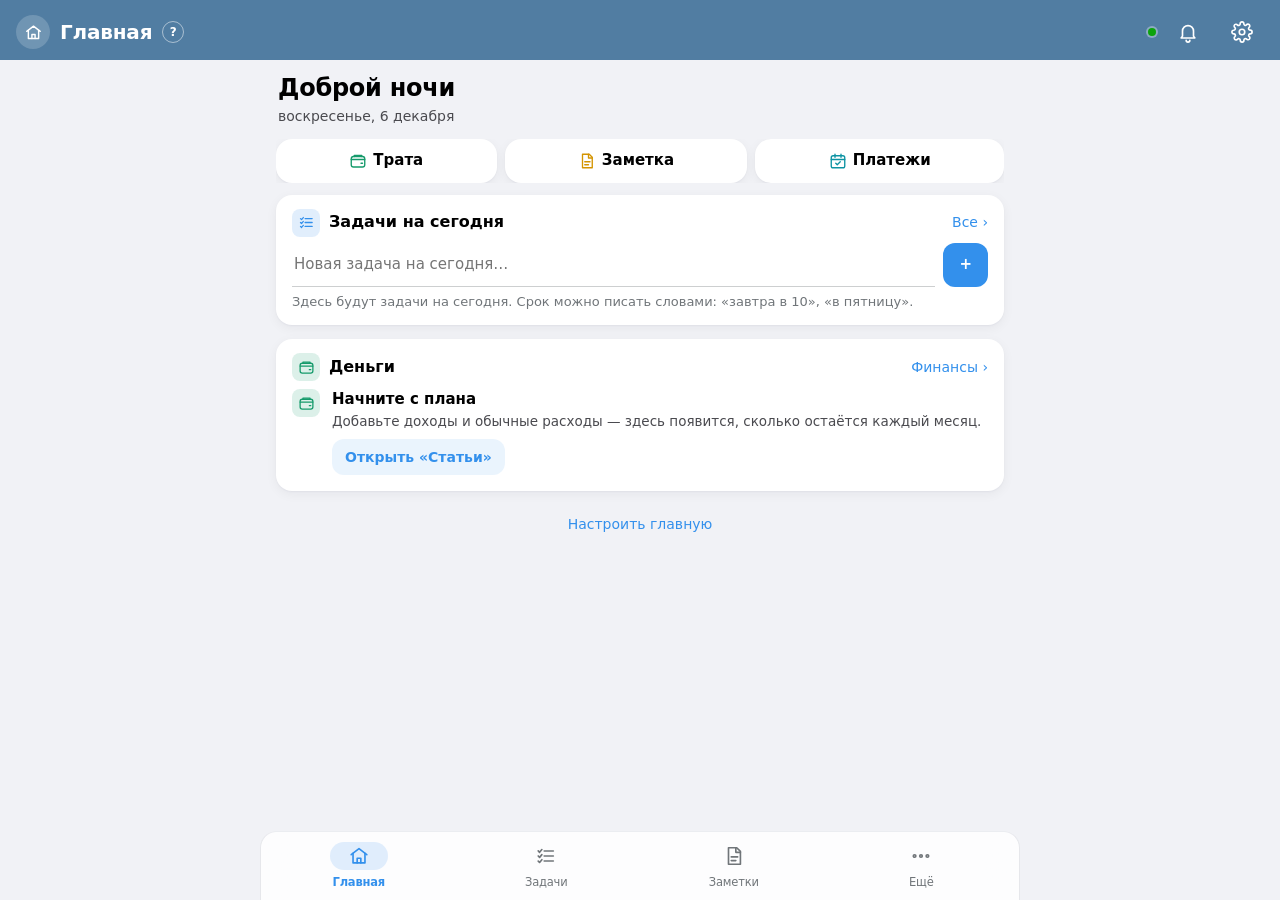
==== commit 2bc3b4ae: "Подключения: часы через Health Connect (шаги, сон, вес, тренировки → «Здоровье», лист «Здоровье — дн" ====
--- a/index.html
+++ b/index.html
@@ -335,6 +335,15 @@
 .shead{display:flex;align-items:center;justify-content:space-between;gap:8px;margin:0 0 12px}.shead h2{margin:0}
 .sgroup{background:var(--surface-2);border-radius:16px;padding:14px;margin:0}
 .sgroup h4{margin:0 0 10px;font-size:15px}
+.fnd-l{display:grid;gap:4px;margin-top:8px;max-height:300px;overflow:auto}
+.fnd-it{display:flex;gap:10px;align-items:center;text-align:left;padding:6px;border:0;border-radius:12px;background:var(--surface-2);color:inherit;font:inherit;cursor:pointer;min-width:0}
+.fnd-it img,.fnd-no{width:36px;height:52px;border-radius:6px;object-fit:cover;flex:none;background:color-mix(in srgb,var(--text) 8%,transparent)}
+.fnd-it .m{min-width:0;display:grid}.fnd-it b{font-weight:600;overflow:hidden;text-overflow:ellipsis}.fnd-it small{color:var(--muted);font-size:12px}
+.fnd-ok{display:flex;gap:10px;align-items:center;margin-top:8px}.fnd-ok img{width:30px;height:44px;border-radius:5px;object-fit:cover}
+.wc{display:flex;gap:10px;align-items:center;min-width:0}.wct{min-width:0;flex:1}
+.cvs{width:34px;height:50px;border-radius:6px;object-fit:cover;flex:none;background:var(--surface-2)}
+.mhero{display:flex;gap:12px;align-items:flex-start;margin:-6px 0 12px}.cvb{width:84px;height:122px;border-radius:10px;object-fit:cover;flex:none;background:var(--surface-2)}
+.isteps{margin:0 0 10px;padding-left:20px}.isteps li{margin:2px 0}
 .sgroup>.field+.field{margin-top:12px}
 .sgroup .field input:not([type=checkbox]),.sgroup .field select,.sgroup .field textarea,.sgroup .seg button.on{background:var(--surface)}
 .sgroup .seg{background:color-mix(in srgb,var(--text) 7%,transparent)}
@@ -1535,7 +1544,8 @@
   { key: 'books', sheet: 'Книги', cols: [
     ['id', 'ID (не менять)', 's'], ['name', 'Название', 's'], ['author', 'Автор', 's'], ['status', 'Полка (want/reading/done)', 's'],
     ['pages', 'Страниц', 'n'], ['page', 'Прочитано, стр.', 'n'], ['started', 'Начал', 'd'], ['finished', 'Закончил', 'd'],
-    ['rating', 'Оценка', 'n'], ['notes', 'Заметки', 's'], ['created', 'Добавлена', 'd']] },
+    ['rating', 'Оценка', 'n'], ['notes', 'Заметки', 's'], ['created', 'Добавлена', 'd'],
+    ['year', 'Год', 'n'], ['cover', 'Обложка (ссылка)', 's'], ['genre', 'Жанр', 's']] },
   { key: 'notes', sheet: 'Заметки', cols: [
     ['id', 'ID (не менять)', 's'], ['name', 'Заголовок', 's'], ['body', 'Текст (с оформлением)', 's'], ['pinned', 'Закреплена', 'b'], ['updated', 'Изменена', 's'],
     ['text', 'Текст для чтения (служебное)', 's'], ['folder', 'ID раздела', 's'], ['folderName', 'Раздел', 's'], ['book', 'ID книги (цитаты)', 's']] },
@@ -1562,12 +1572,15 @@
   { key: 'movies', sheet: 'Кино', cols: [
     ['id', 'ID (не менять)', 's'], ['name', 'Название', 's'], ['kind', 'Тип (film/series)', 's'], ['status', 'Статус (want/watching/done)', 's'],
     ['season', 'Сезон', 'n'], ['episode', 'Серия', 'n'], ['year', 'Год', 'n'], ['where', 'Где смотреть', 's'], ['rating', 'Оценка', 'n'],
-    ['note', 'Заметка', 's'], ['started', 'Начал', 'd'], ['finished', 'Посмотрел', 'd'], ['created', 'Добавлен', 'd']] },
+    ['note', 'Заметка', 's'], ['started', 'Начал', 'd'], ['finished', 'Посмотрел', 'd'], ['created', 'Добавлен', 'd'],
+    ['cover', 'Постер (ссылка)', 's'], ['genre', 'Жанр', 's'], ['kp', 'Рейтинг Кинопоиска', 'n'], ['seasons', 'Сезонов всего', 'n']] },
   // корзина: удалённое лежит 30 дней; в «Данных» — сами записи (по разделам), чтобы вернуть
   { key: 'trash', sheet: 'Корзина', cols: [
     ['id', 'ID (не менять)', 's'], ['kind', 'Что', 's'], ['name', 'Название', 's'], ['deleted', 'Удалено', 'd'], ['data', 'Данные (служебное)', 'j']] },
   { key: 'expLog', sheet: 'История трат', cols: [
-    ['id', 'ID (не менять)', 's'], ['day', 'Дата', 'd'], ['time', 'Время', 's'], ['item', 'ID статьи', 's'], ['month', 'Месяц', 'm'], ['amount', 'Сумма', 'n']] }
+    ['id', 'ID (не менять)', 's'], ['day', 'Дата', 'd'], ['time', 'Время', 's'], ['item', 'ID статьи', 's'], ['month', 'Месяц', 'm'], ['amount', 'Сумма', 'n']] },
+  // с часов и телефона (Health Connect): шаги и сон за день
+  { key: 'healthDays', pk: ['date'], sheet: 'Здоровье — дни', cols: [['date', 'Дата', 'd'], ['steps', 'Шаги', 'n'], ['sleep', 'Сон, мин', 'n']] }
 ];
 const GS_SETTINGS_SHEET = 'Настройки';
 const GS_SETTINGS = [
@@ -1765,7 +1778,7 @@
     foodLog:d.foodLog||[], waterLog:d.waterLog||[], weightLog:d.weightLog||[],
     exercises:d.exercises||[], routines:d.routines||[], workouts:d.workouts||[], trainActive:d.trainActive||null,
     projects:d.projects||[], fundSpend:d.fundSpend||[], payments:d.payments||[], payLog:d.payLog||[],
-    noteFolders:d.noteFolders||[], recipes:d.recipes||[], pantry:d.pantry||[], movies:d.movies||[], trash:d.trash||[], expLog:d.expLog||[]};
+    noteFolders:d.noteFolders||[], recipes:d.recipes||[], pantry:d.pantry||[], movies:d.movies||[], trash:d.trash||[], expLog:d.expLog||[], healthDays:d.healthDays||[]};
   let migrated=false;
   if(o.version<2){
     migrated=true;
@@ -1898,6 +1911,7 @@
   const tOld=dkey(addDays(TODAY(),-TRASH_DAYS));
   o.trash=o.trash.filter(e=>e&&e.id).map(e=>Object.assign(e,{data:jsonOr(e.data)})).filter(e=>e.data&&String(e.deleted||'')>=tOld);
   // история трат: последние ~14 месяцев
+  o.healthDays=o.healthDays.filter(x=>x&&x.date&&x.date>=dkey(addDays(TODAY(),-800)));
   const eOld=dkey(addDays(TODAY(),-430)); o.expLog=o.expLog.filter(e=>e&&e.item&&String(e.day||'')>=eOld);
   return [o,migrated];
 }
@@ -2164,7 +2178,7 @@
       const B=baseGet(), p=payload('obj'); B.srv=srv;
       // что normalize убрал (старая корзина и т.п.) — в таблице ещё есть: при следующем сохранении удалится
       GS_SCHEMA.forEach(t=>{ const b=baseOf(t,p[t.key]), have=new Set(b.map(x=>x[0])); raw[t.key].forEach(k=>{ if(!have.has(k)){ have.add(k); b.push([k,'']); } }); B.t[t.key]=b; }); baseKeep();
-      setSync('ok','Загружено из Google Таблицы'); if(!same) render(); if(mig) persist(); applyInbox(); setTimeout(archiveOld,3000); }
+      setSync('ok','Загружено из Google Таблицы'); if(!same) render(); if(mig) persist(); applyInbox(); setTimeout(archiveOld,3000); setTimeout(integAuto,4000); }
     else { if(!S) S=normalize(DEFAULT_DATA)[0]; render(); persist(); toast('Таблица была пустой — отправил в неё данные с этого устройства'); }
   }, err=>{
     if(!S){ canSave=false; S=normalize(DEFAULT_DATA)[0]; render();
@@ -3134,7 +3148,8 @@
   const growth=`<span class="${cls}">${inv?(gain>=0?'+':'−')+pctD(Math.abs(gain)/inv):'—'}</span>`;
   const gsub=`<span class="${cls}">${gain>=0?'+':'−'}${fmt(Math.abs(gain))} ₽</span>${Math.round(day)?` · за день <span class="${day>0?'pos':'neg'}">${day>0?'+':'−'}${fmt(Math.abs(day))} ₽</span>`:''}`;
   const P=yieldBox(open);
-  return `${qBar()}<div class="kpis">${kpi('Стоит сейчас',val,'внесено '+fmt(inv)+' ₽')}${kpiT('Прирост портфеля',growth,gsub)}${kpi('Пришло дохода',rec,'купоны, проценты, дивиденды')}${P}${kpi('Ожидаемый доход',mon,'в месяц: купоны, дивиденды, ставки')}</div>
+  setTimeout(tiAuto,500);
+  return `${qBar()}${tiCard()}<div class="kpis">${kpi('Стоит сейчас',val,'внесено '+fmt(inv)+' ₽')}${kpiT('Прирост портфеля',growth,gsub)}${kpi('Пришло дохода',rec,'купоны, проценты, дивиденды')}${P}${kpi('Ожидаемый доход',mon,'в месяц: купоны, дивиденды, ставки')}</div>
 
   <button class="list-row" data-act="bondsOpen" style="margin-bottom:12px"><div class="m"><div class="fname"><b>Подбор облигаций</b></div><div class="fsub">Все облигации Мосбиржи: доходность к погашению, купон, оферта, НКД — с фильтрами</div></div>${CHEV}</button>
   ${freeHtml()}
@@ -4081,19 +4096,19 @@
   const list=S.books.filter(b=>b.status===tab);
   let body;
   if(tab==='reading') body=list.map(bookCard).join('')||emptyCard('Сейчас ничего не читаете','Возьмите книгу из «Хочу прочитать» или добавьте новую.');
-  else if(tab==='want') body=`<section class="card">${list.map(b=>`<div class="trow"><button class="tmain" data-act="bookOpen" data-id="${b.id}"><div class="fname">${esc(b.name)}</div><div class="fsub">${esc(b.author||'')}${b.pages?(b.author?' · ':'')+b.pages+' стр.':''}</div></button><button class="btn small" data-act="bookStatus" data-id="${b.id}" data-v="reading">Начать</button></div>`).join('')||'<p class="hint" style="margin:0">Список пуст — добавьте книги, которые хотите прочитать.</p>'}</section>`;
+  else if(tab==='want') body=`<section class="card">${list.map(b=>`<div class="trow"><button class="tmain" data-act="bookOpen" data-id="${b.id}">${withCov(b,`<div class="fname">${esc(b.name)}</div><div class="fsub">${esc(b.author||'')}${b.pages?(b.author?' · ':'')+b.pages+' стр.':''}</div>`)}</button><button class="btn small" data-act="bookStatus" data-id="${b.id}" data-v="reading">Начать</button></div>`).join('')||'<p class="hint" style="margin:0">Список пуст — добавьте книги, которые хотите прочитать.</p>'}</section>`;
   else {
     const per=[...Array(12)].map((_,m)=>doneY.filter(b=>+b.finished.slice(5,7)===m+1).length);
     CH.books={vals:per,tips:MN.map(m=>m+' '+y),axis:MS.slice(),kind:'bar',sparse:true,fv:v=>String(Math.round(v)),ftip:v=>v+' '+plural(v,'книга','книги','книг')};
     const sorted=list.slice().sort((a,b)=>(b.finished||'').localeCompare(a.finished||''));
     body=`<section class="card"><h3>Прочитано в ${y} году по месяцам</h3><div class="chart" data-chart="books"></div></section>
-    <section class="card">${sorted.map(b=>`<button class="list-row" data-act="bookOpen" data-id="${b.id}"><div class="m"><div class="fname">${esc(b.name)}</div><div class="fsub">${esc(b.author||'')}${b.finished?(b.author?' · ':'')+dRu(b.finished):''}</div></div><div class="a">${stars(b.rating)}</div></button>`).join('')||'<p class="hint" style="margin:0">Здесь появятся прочитанные книги.</p>'}</section>`;
+    <section class="card">${sorted.map(b=>`<button class="list-row" data-act="bookOpen" data-id="${b.id}"><div class="m">${withCov(b,`<div class="fname">${esc(b.name)}</div><div class="fsub">${esc(b.author||'')}${b.finished?(b.author?' · ':'')+dRu(b.finished):''}</div>`)}</div><div class="a">${stars(b.rating)}</div></button>`).join('')||'<p class="hint" style="margin:0">Здесь появятся прочитанные книги.</p>'}</section>`;
   }
   return goalCard+`<div class="actions" style="margin:0 0 12px"><button class="btn primary small" data-act="add" data-kind="book">+ Книга</button></div>`+body;
 }
 function bookCard(b){
   const i=S.books.indexOf(b), pages=numOr(b.pages,0), page=numOr(b.page,0), p=pages?Math.min(1,page/pages):null;
-  return `<section class="card"><button class="namebtn" data-act="bookOpen" data-id="${b.id}"><div class="row-between"><span class="fname"><b>${esc(b.name)}</b></span>${p!=null?`<b class="num">${pct(p)}</b>`:''}</div><div class="fsub">${esc(b.author||'')}${b.started?(b.author?' · ':'')+'с '+dRu(b.started):''}</div></button>
+  return `<section class="card"><button class="namebtn" data-act="bookOpen" data-id="${b.id}">${withCov(b,`<div class="row-between"><span class="fname"><b>${esc(b.name)}</b></span>${p!=null?`<b class="num">${pct(p)}</b>`:''}</div><div class="fsub">${esc(b.author||'')}${b.started?(b.author?' · ':'')+'с '+dRu(b.started):''}</div>`)}</button>
     ${p!=null?`<div class="thermo"><i style="width:${(p*100).toFixed(1)}%"></i></div>`:''}
     <div class="row-between" style="margin-top:8px"><div class="finput"><span class="fsub">стр.</span><input class="num" style="width:76px" data-path="books.${i}.page" data-type="n" data-full="1" inputmode="numeric" value="${esc(b.page??'')}" aria-label="Текущая страница"><span class="fsub">${pages?'из '+pages:''}</span></div>
     <button class="btn small" data-act="bookStatus" data-id="${b.id}" data-v="done">Прочитал</button></div></section>`;
@@ -4101,7 +4116,7 @@
 function viewBookPage(b){
   const i=S.books.indexOf(b), pages=numOr(b.pages,0), page=numOr(b.page,0);
   return `${pageBack('Книги')}<div class="detail-title"><h2>${esc(b.name)}</h2><button class="btn small" data-act="edit" data-kind="book" data-i="${i}">Изменить</button></div>
-  <p class="hint" style="margin-top:-6px">${esc(b.author||'автор не указан')}${pages?' · '+pages+' стр.':''}</p>
+  <div class="mhero">${covImg(b,'cvb')}<p class="hint" style="margin:0">${esc(b.author||'автор не указан')}${pages?' · '+pages+' стр.':''}${b.year?' · '+esc(b.year):''}${b.genre?'<br>'+esc(b.genre):''}</p></div>
   <div class="seg" style="margin-bottom:12px">${BSTAT.map(([v,l])=>`<button class="${b.status===v?'on':''}" data-act="bookStatus" data-id="${b.id}" data-v="${v}">${l}</button>`).join('')}</div>
   ${b.status!=='want'&&pages?`<section class="card"><div class="row-between"><h3>Прогресс</h3><b class="num">${pct(Math.min(1,page/pages))}</b></div><div class="thermo"><i style="width:${Math.min(100,page/pages*100).toFixed(1)}%"></i></div>
     <div class="finput"><span class="fsub">стр.</span><input class="num" style="width:76px" data-path="books.${i}.page" data-type="n" data-full="1" inputmode="numeric" value="${esc(b.page??'')}" aria-label="Текущая страница"><span class="fsub">из ${pages}</span></div></section>`:''}
@@ -4149,7 +4164,7 @@
 const mTag=m=>`<span class="tag mk-${m.kind==='series'?'ser':'film'}">${m.kind==='series'?'Сериал':'Фильм'}</span>`;
 // в «Хочу посмотреть»: какой сезон (пусто — весь сериал)
 const mSeason=m=>numOr(m.season,0)?numOr(m.season,0)+' сезон':'весь сериал';
-const mSeasonSel=m=>{ const n=Math.max(20,numOr(m.season,0)); return `<select class="mseason" data-mseason="${m.id}" aria-label="Какой сезон"><option value="">Весь сериал</option>${Array.from({length:n},(_,k)=>`<option value="${k+1}" ${numOr(m.season,0)===k+1?'selected':''}>${k+1} сезон</option>`).join('')}</select>`; };
+const mSeasonSel=m=>{ const n=numOr(m.seasons,0)>0?Math.max(numOr(m.seasons,0),numOr(m.season,0)):Math.max(20,numOr(m.season,0)); return `<select class="mseason" data-mseason="${m.id}" aria-label="Какой сезон"><option value="">Весь сериал</option>${Array.from({length:n},(_,k)=>`<option value="${k+1}" ${numOr(m.season,0)===k+1?'selected':''}>${k+1} сезон</option>`).join('')}</select>`; };
 // фильмы и сериалы — двумя списками рядом (на телефоне — один под другим)
 const mCols=(list,one,emptyF,emptyS)=>{ const f=list.filter(m=>m.kind!=='series'), sr=list.filter(m=>m.kind==='series');
   const col=(cls,t,l,e)=>`<div class="mcol ${cls}"><div class="mhead"><span class="mdot"></span>${t}<span class="fsub num">${l.length||''}</span></div>${l.length?one(l):`<p class="hint" style="margin:0 0 12px">${e}</p>`}</div>`;
@@ -4161,8 +4176,8 @@
 }
 function movieCard(m){
   const ser=m.kind==='series';
-  return `<section class="card"><button class="namebtn" data-act="movieOpen" data-id="${m.id}"><div class="row-between"><span class="fname"><b>${esc(m.name)}</b> ${mTag(m)}</span></div>
-    <div class="fsub">${ser?'остановился: <b>'+epText(m)+'</b>':''}${mSub(m)?(ser?' · ':'')+mSub(m):''}${m.started?(ser||mSub(m)?' · ':'')+'с '+dRu(m.started):''}</div></button>
+  return `<section class="card"><button class="namebtn" data-act="movieOpen" data-id="${m.id}">${withCov(m,`<div class="row-between"><span class="fname"><b>${esc(m.name)}</b> ${mTag(m)}</span></div>
+    <div class="fsub">${ser?'остановился: <b>'+epText(m)+'</b>':''}${mSub(m)?(ser?' · ':'')+mSub(m):''}${m.started?(ser||mSub(m)?' · ':'')+'с '+dRu(m.started):''}</div>`)}</button>
     ${ser?epCtl(m):''}
     <div class="actions" style="margin-top:10px">${ser?`<button class="btn small primary" data-act="movieEp" data-id="${m.id}" data-d="1">+1 серия</button><button class="btn small" data-act="movieNextS" data-id="${m.id}">Следующий сезон</button>`:''}<span class="sp"></span><button class="btn small" data-act="movieStatus" data-id="${m.id}" data-v="done">Досмотрел</button></div></section>`;
 }
@@ -4173,19 +4188,19 @@
   let body;
   if(tab==='watching') body=list.length?mCols(list,l=>l.map(movieCard).join(''),'Фильмов сейчас нет','Сериалов сейчас нет'):emptyCard('Сейчас ничего не смотрите','Возьмите что-нибудь из «Хочу посмотреть» или добавьте новое. У сериала здесь будут сезон и серия, на которых остановились.');
   else if(tab==='want'){ const sorted=list.slice().sort((a,b)=>String(b.created).localeCompare(String(a.created)));
-    const row=m=>`<div class="trow"><button class="tmain" data-act="movieOpen" data-id="${m.id}"><div class="fname">${esc(m.name)}</div>${mSub(m)?`<div class="fsub">${mSub(m)}</div>`:''}</button>${m.kind==='series'?`${mSeasonSel(m)}<button class="btn small" data-act="movieStatus" data-id="${m.id}" data-v="watching">Начать</button>`:`<button class="btn small" data-act="movieStatus" data-id="${m.id}" data-v="done">Посмотрел</button>`}</div>`;
+    const row=m=>`<div class="trow"><button class="tmain" data-act="movieOpen" data-id="${m.id}">${withCov(m,`<div class="fname">${esc(m.name)}</div>${mSub(m)?`<div class="fsub">${mSub(m)}</div>`:''}`)}</button>${m.kind==='series'?`${mSeasonSel(m)}<button class="btn small" data-act="movieStatus" data-id="${m.id}" data-v="watching">Начать</button>`:`<button class="btn small" data-act="movieStatus" data-id="${m.id}" data-v="done">Посмотрел</button>`}</div>`;
     body=sorted.length?mCols(sorted,l=>`<section class="card">${l.map(row).join('')}</section>`,'Фильмов в списке нет','Сериалов в списке нет')
       :'<section class="card"><p class="hint" style="margin:0">Сюда — всё, что посоветовали или захотелось посмотреть. У сериала можно выбрать сезон.</p></section>'; }
   else { const sorted=list.slice().sort((a,b)=>String(b.finished).localeCompare(String(a.finished))), nY=list.filter(m=>m.finished&&+m.finished.slice(0,4)===y);
     body=`<p class="hint" style="margin:0 0 10px">В ${y} году: ${nY.filter(m=>m.kind==='film').length} ${plural(nY.filter(m=>m.kind==='film').length,'фильм','фильма','фильмов')}, ${nY.filter(m=>m.kind==='series').length} ${plural(nY.filter(m=>m.kind==='series').length,'сериал','сериала','сериалов')}</p>
-    <section class="card">${sorted.map(m=>`<button class="list-row" data-act="movieOpen" data-id="${m.id}"><div class="m"><div class="fname">${esc(m.name)} ${mTag(m)}</div><div class="fsub">${[m.finished?dRu(m.finished):'',mSub(m)].filter(Boolean).join(' · ')}</div></div><div class="a">${stars(m.rating)}</div></button>`).join('')
+    <section class="card">${sorted.map(m=>`<button class="list-row" data-act="movieOpen" data-id="${m.id}"><div class="m">${withCov(m,`<div class="fname">${esc(m.name)} ${mTag(m)}</div><div class="fsub">${[m.finished?dRu(m.finished):'',mSub(m)].filter(Boolean).join(' · ')}</div>`)}</div><div class="a">${stars(m.rating)}</div></button>`).join('')
       ||'<p class="hint" style="margin:0">Здесь появится всё, что посмотрели.</p>'}</section>`; }
   return add+body;
 }
 function viewMoviePage(m){
   const i=S.movies.indexOf(m), ser=m.kind==='series';
   return `${pageBack('Кино')}<div class="detail-title"><h2>${esc(m.name)}</h2><button class="btn small" data-act="edit" data-kind="movie" data-i="${i}">Изменить</button></div>
-  <p class="hint" style="margin-top:-6px">${ser?'Сериал':'Фильм'}${mSub(m)?' · '+mSub(m):''}</p>
+  <div class="mhero">${covImg(m,'cvb')}<p class="hint" style="margin:0">${ser?'Сериал':'Фильм'}${numOr(m.seasons,0)?', '+numOr(m.seasons,0)+' '+plural(numOr(m.seasons,0),'сезон','сезона','сезонов'):''}${mSub(m)?' · '+mSub(m):''}${m.genre?'<br>'+esc(m.genre):''}${numOr(m.kp,0)?'<br>Кинопоиск: ★ '+String(m.kp).replace('.',','):''}</p></div>
   <div class="seg" style="margin-bottom:12px">${MSTAT.map(([v,l])=>`<button class="${m.status===v?'on':''}" data-act="movieStatus" data-id="${m.id}" data-v="${v}">${l}</button>`).join('')}</div>
   ${ser&&m.status==='want'?`<section class="card"><div class="row-between"><h3>Какой сезон хочу посмотреть</h3>${mSeasonSel(m)}</div><p class="hint" style="margin:6px 0 0">${numOr(m.season,0)?'Нажмёте «Смотрю» — начнётся с '+mSeason(m)+'а.':'Не выбран — значит, сериал целиком, с первого сезона.'}</p></section>`:''}
   ${ser&&m.status!=='want'?`<section class="card"><div class="row-between"><h3>Где остановился</h3><b class="num">${epText(m)}</b></div>${epCtl(m)}
@@ -5051,7 +5066,7 @@
   let streak=0; for(let i=0;i<520;i++){ const has=ws.some(w=>inWeek(w,addDays(mon,-7*i))); if(has) streak++; else if(i>0) break; }
   const weeks=[...Array(10)].map((_,k)=>addDays(mon,-7*(9-k)));
   CH.tweeks={vals:weeks.map(s=>ws.filter(w=>inWeek(w,s)).length),tips:weeks.map(s=>'Неделя с '+s.getDate()+' '+MG[s.getMonth()]),axis:weeks.map((s,k)=>(9-k)%3===0?s.getDate()+'.'+String(s.getMonth()+1).padStart(2,'0'):''),kind:'bar',sparse:true,fv:v=>String(Math.round(v)),ftip:v=>v+' '+plural(v,'тренировка','тренировки','тренировок')};
-  return `<div class="kpis">${kpiT('На этой неделе',String(week.length),plural(week.length,'тренировка','тренировки','тренировок'))}${kpiT('В этом месяце',String(month.length),'')}
+  return `${hcCard()}<div class="kpis">${kpiT('На этой неделе',String(week.length),plural(week.length,'тренировка','тренировки','тренировок'))}${kpiT('В этом месяце',String(month.length),'')}
     ${kpiT('Время за неделю',mmss(week.reduce((a,w)=>a+numOr(w.duration,0),0)),'')}${kpiT('Серия недель',String(streak),'подряд хотя бы одна')}</div>
   <section class="card"><h3>Начать тренировку${QH}</h3><p class="hint qtip" hidden>По программе — подставятся прошлые результаты. Или пустую — упражнения добавите по ходу.</p>
     ${S.routines.map(r=>{ const lw=lastRoutineWorkout(r.id); return `<div class="trow"><button class="tmain" data-act="routineOpen" data-id="${r.id}"><div class="fname"><b>${esc(r.name)}</b></div><div class="fsub">${r.items.length} упр. · ~${routineMin(r)} мин${lw?' · прошлый раз '+dayLabel(lw.date).toLowerCase():' · ещё не делали'}</div></button><button class="btn small primary" data-act="wStart" data-id="${r.id}">Начать</button></div>`; }).join('')}
@@ -5388,11 +5403,11 @@
     note:'SMART: цель конкретная (S), измеримая (M), достижимая (A), значимая для вас (R) и со сроком (T). Незаполненные пункты будут видны на странице цели. Прогресс считается по числу, а если его нет — по шагам или задачам.',
     onDelete:g=>{ S.goalSteps=S.goalSteps.filter(s=>s.goal!==g.id); S.tasks.forEach(t=>{ if(t.goal===g.id) t.goal=''; }); UI.page=null; },
     extraKeys:['goalSteps','tasks'],after:(g,isNew)=>{ if(isNew){ UI.page={kind:'goal',id:g.id}; } }},
-  book:{title:'Книга',list:()=>S.books,keys:['books'],
+  book:{title:'Книга',list:()=>S.books,keys:['books'],find:'book',
     blank:()=>({id:uid(),name:'',author:'',pages:null,page:null,status:UI.sub.books||'want',started:'',finished:'',rating:0,notes:'',created:todayK()}),
     fields:[['name','Название','text'],['author','Автор','text'],['pages','Страниц','num'],['status','Полка','select',BSTAT],['started','Начал читать','date'],['finished','Закончил','date']],
     onDelete:()=>{ UI.page=null; },after:b=>{ setBookStatus(b,b.status); }},
-  movie:{title:'Фильм или сериал',list:()=>S.movies,keys:['movies'],
+  movie:{title:'Фильм или сериал',list:()=>S.movies,keys:['movies'],find:'movie',
     blank:()=>({id:uid(),name:'',kind:'film',status:UI.sub.movies||'want',season:null,episode:null,year:null,where:'',rating:null,note:'',started:'',finished:'',created:todayK()}),
     fields:[['name','Название','text'],['kind','Что это','select',MKIND],['status','Статус','select',MSTAT],['year','Год выхода','num'],
       ['where','Где смотреть','text',null,{ph:'Кинопоиск, Okko, кинотеатр…'}],
@@ -5425,7 +5440,7 @@
 function openSheet(html){ const s=document.getElementById('sheet'); s.innerHTML=html; s.hidden=false; document.getElementById('sheetBg').hidden=false; }
 function closeSheet(){ document.getElementById('sheet').hidden=true; document.getElementById('sheetBg').hidden=true; edit=null; }
 function openEditor(kind,i,preset){
-  const F=FORMS[kind], rec=i==null?Object.assign(F.blank(),preset||{}):F.list()[i]; edit={kind,i};
+  const F=FORMS[kind], rec=i==null?Object.assign(F.blank(),preset||{}):F.list()[i]; edit={kind,i}; FND.seq++;
   const fld=f=>{ const h=fld0(f), fl=f[4]; if(!fl||!fl.showIf||!h) return h; const [k,v]=fl.showIf; return `<div data-showif="${k}=${v}" ${String(rec[k])===v?'':'hidden'}>${h}</div>`; };
   const fld0=([k,l,t,opts,fl])=>{ const v=rec[k]??'';
     if(fl&&fl.newOnly&&i!=null) return '';
@@ -5445,6 +5460,7 @@
   openSheet(`<h2>${i==null?'Новая запись: ':''}${F.title}</h2><form class="form" id="edForm" onsubmit="return false">${F.fields.map(fld).join('')}</form>
     ${F.note?`<p class="hint" style="margin-top:10px">${F.note}</p>`:''}
     <div class="actions">${i!=null?'<button class="btn danger" data-act="edDelete">Удалить</button>':''}<span class="sp"></span><button class="btn" data-act="sheetClose">Отмена</button><button class="btn primary" data-act="edSave">Сохранить</button></div>`);
+  if(F.find) findAttach(F.find);
   const first=document.querySelector('#edForm [name=name]'); if(first&&i==null) setTimeout(()=>first.focus(),50);
 }
 function saveEditor(){
@@ -5468,7 +5484,7 @@
   if(edit.kind==='invPos'&&vals.start&&vals.end&&vals.end<vals.start){ toast('Дата закрытия раньше даты открытия'); return; }
   const initial=vals.initial; delete vals.initial;
   const rec=edit.i==null?F.blank():list[edit.i];
-  Object.assign(rec,vals);
+  Object.assign(rec,vals); if(edit.extra) Object.assign(rec,edit.extra);
   if(edit.i==null) list.push(rec);
   if(edit.kind==='invPos'&&edit.i==null&&initial) S.invContribs.push({id:uid(),pos:rec.id,date:rec.start||dkey(TODAY()),amount:initial,note:'первое внесение'});
   const isNew=edit.i==null;
@@ -5541,7 +5557,7 @@
 }
 const secOn=id=>!(S&&S.settings.hidden||[]).includes(id);
 // настройки группами: у каждой — заголовок с линейным значком (SG_IC: прежний эмодзи → значок); содержимое и действия прежние
-const SG_IC={'☁️':'cloud','📅':'cal','🎨':'palette','🧩':'grid','🔔':'bell','🔒':'lock','💾':'save','🗂':'box','📱':'phone'};
+const SG_IC={'🔗':'refresh','☁️':'cloud','📅':'cal','🎨':'palette','🧩':'grid','🔔':'bell','🔒':'lock','💾':'save','🗂':'box','📱':'phone'};
 function openSettings(){
   const N=bodyNorm(), g=(t,h)=>{ if(!h) return ''; const [ic,...w]=t.split(' '); return `<section class="sgroup"><h4>${icon(SG_IC[ic]||'grid')}${w.join(' ')}</h4>${h}</section>`; };
   openSheet(`<div class="shead"><h2>Настройки</h2><button class="icon-btn sx" data-act="sheetClose" aria-label="Закрыть">✕</button></div>
@@ -5549,6 +5565,7 @@
     <div class="form">
     ${g('☁️ Данные и вход',storageBox())}
     ${g('📅 Google Календарь',gcalBox())}
+    ${g('🔗 Подключения',integBox())}
     ${g('🎨 Оформление',`<div class="field"><label>Тема</label><div class="seg">${[['','Как в системе'],['light','Светлая'],['dark','Тёмная']].map(([v,l])=>`<button class="${(document.documentElement.dataset.theme||'')===v?'on':''}" data-act="theme" data-v="${v}">${l}</button>`).join('')}</div></div>${lookBox()}`)}
     ${g('🧩 Разделы',secBox())}
     ${g('🔔 Уведомления',nativeBox())}
@@ -6111,6 +6128,7 @@
   const b=e.target.closest('[data-act]'); if(!b||!S) return;
   const a=b.dataset.act; NAV=NAV_ACTS.has(a); if(NAV) setTimeout(()=>{ NAV=false; },0);
   const go=()=>{ render(); window.scrollTo(0,0); };
+  if(INTEG_ACTS[a]){ INTEG_ACTS[a](b); return; }
   if(a==='section'){ dropEmptyNote(); const sid=GROUPS[b.dataset.id]?grpPick(b.dataset.id):b.dataset.id; if(sid===UI.section) UI.noteFolder=null; UI.section=sid; UI.detail=null; UI.habit=null; UI.page=null; saveUI(); go(); }
   else if(a==='tab'){ dropEmptyNote(); const id=b.dataset.id; if(UI.section==='fin'||UI.section==='pay'){ if(id==='pay') UI.section='pay'; else { UI.section='fin'; UI.tab=id; } } else UI.sub[UI.section]=id; UI.detail=null; UI.page=null; saveUI(); go(); }
   else if(a==='back'){
@@ -6446,7 +6464,7 @@
   else if(a==='rMove'||a==='rDel'){ const r=S.routines.find(x=>x.id===UI.page.id), k=+b.dataset.k; if(!r) return;
     if(a==='rDel') r.items.splice(k,1); else if(k>0) [r.items[k-1],r.items[k]]=[r.items[k],r.items[k-1]]; persist('routines'); render(); }
   else if(a==='workoutOpen'){ UI.page={kind:'workout',id:b.dataset.id}; go(); }
-  else if(a==='wDel'){ const i=S.workouts.findIndex(x=>x.id===b.dataset.id); if(i<0||!confirm('Удалить тренировку из истории?')) return; const w=S.workouts[i]; trashed(['workouts'],(w.name||'Тренировка')+', '+dRu(w.date),'Тренировка',()=>S.workouts.splice(i,1)); persist('workouts'); UI.page=null; go(); }
+  else if(a==='wDel'){ const i=S.workouts.findIndex(x=>x.id===b.dataset.id); if(i<0||!confirm('Удалить тренировку из истории?')) return; if(/^hc-/.test(b.dataset.id)){ const c=hcCfg(); c.del=(c.del||[]).concat(b.dataset.id).slice(-300); lsSet(HC_KEY,c); } const w=S.workouts[i]; trashed(['workouts'],(w.name||'Тренировка')+', '+dRu(w.date),'Тренировка',()=>S.workouts.splice(i,1)); persist('workouts'); UI.page=null; go(); }
   else if(a==='export'){ document.getElementById('jsonBox').value=JSON.stringify(S,null,1); }
   else if(a==='copy'){ const t=document.getElementById('jsonBox'); if(!t.value) t.value=JSON.stringify(S,null,1); t.select(); try{ navigator.clipboard.writeText(t.value).then(()=>toast('Скопировано'),()=>{ document.execCommand('copy'); toast('Скопировано'); }); }catch(err){ document.execCommand('copy'); toast('Скопировано'); } }
   else if(a==='import'){ let d; try{ d=JSON.parse(document.getElementById('jsonBox').value); }catch(err){ toast('Это не JSON'); return; }
@@ -6471,11 +6489,347 @@
     S=Object.assign(normalize(DEFAULT_DATA)[0],keep); closeSheet(); persist(); render(); toast('Данные из Excel восстановлены'); }
   else if(a==='theme'){ const v=b.dataset.v; if(v) document.documentElement.dataset.theme=v; else delete document.documentElement.dataset.theme; try{ localStorage.setItem('moyplan.theme',v); }catch(err){} designMeta(); openSettings(); }
 });
+/* ======== Подключения: поиск книг и фильмов, Health Connect (часы), Т-Инвестиции ======== */
+const lsGet=(k,d)=>{ try{ const v=JSON.parse(localStorage.getItem(k)||'null'); return v&&typeof v==='object'?v:d; }catch(e){ return d; } };
+const lsSet=(k,v)=>{ try{ localStorage.setItem(k,JSON.stringify(v)); }catch(e){} };
+// перерисовать, не мешая вводу и открытому окну
+function quietRender(){ if(!S) return; const ae=document.activeElement, typing=ae&&$view.contains(ae)&&(/INPUT|TEXTAREA|SELECT/.test(ae.tagName)||ae.isContentEditable);
+  if(typing||!document.getElementById('sheet').hidden) softRender(); else render(); }
+
+/* ---- запрос к сайту без CORS (ЛитРес): в Android — сам телефон, со скриптом — через скрипт ---- */
+const HTTP_WAIT={};
+window.__http=(id,code,body)=>{ const f=HTTP_WAIT[id]; if(f){ delete HTTP_WAIT[id]; f(code,body); } };
+function proxGet(url){
+  if(NATIVE&&typeof NATIVE.httpGet==='function') return new Promise((res,rej)=>{ const id=uid(), t=setTimeout(()=>{ delete HTTP_WAIT[id]; rej(new Error('нет ответа')); },25000);
+    HTTP_WAIT[id]=(c,b)=>{ clearTimeout(t); if(c>=200&&c<400) res(b); else rej(new Error('ошибка '+c)); }; NATIVE.httpGet(id,url); });
+  if(viaScript()) return server('fetchPage',url);
+  return fetch(url).then(r=>{ if(!r.ok) throw new Error('ошибка '+r.status); return r.text(); });
+}
+
+/* ---- поиск книг: ЛитРес (русские книги, нужен телефон или скрипт) + Open Library ---- */
+const LR='https://api.litres.ru/foundation/api/';
+async function findBooks(q){
+  const lr=proxGet(LR+'search?types=text_book&limit=6&q='+encodeURIComponent(q)).then(t=>{ const j=typeof t==='string'?JSON.parse(t):t;
+    return ((j&&j.payload&&j.payload.data)||[]).map(x=>x.instance).filter(b=>b&&b.title).map(b=>({src:'ЛитРес',lr:b.id,name:b.title,
+      author:(b.persons||[]).filter(p=>p.role==='author').map(p=>p.full_name).slice(0,2).join(', '),
+      year:+String(b.date_written_at||'').slice(0,4)||null,pages:b.symbols_count?Math.max(1,Math.round(b.symbols_count/1420)):null,
+      cover:b.cover_url?'https://cdn.litres.ru/pub/c/cover_200/'+b.id+'.jpg':''})); }).catch(()=>[]);
+  const ol=fetch('https://openlibrary.org/search.json?limit=6&fields=title,author_name,first_publish_year,number_of_pages_median,cover_i&q='+encodeURIComponent(q))
+    .then(r=>r.json()).then(j=>(j.docs||[]).filter(d=>d.title).map(d=>({src:'Open Library',name:d.title,author:(d.author_name||[]).slice(0,2).join(', '),
+      year:d.first_publish_year||null,pages:d.number_of_pages_median||null,cover:d.cover_i?'https://covers.openlibrary.org/b/id/'+d.cover_i+'-M.jpg':''}))).catch(()=>[]);
+  const [a,b]=await Promise.all([lr,ol]), seen=new Set(), out=[];
+  for(const x of a.concat(b)){ const k=pkey(x.name); if(seen.has(k)) continue; seen.add(k); out.push(x); }
+  return out.slice(0,8);
+}
+// у книги с ЛитРес — точное число страниц и жанр
+async function bookMore(x){
+  if(!x.lr) return {};
+  try{ const t=await proxGet(LR+'arts/'+x.lr), j=typeof t==='string'?JSON.parse(t):t, p=(j&&j.payload&&j.payload.data)||{}, ai=p.additional_info||{};
+    const g=(p.genres||[]).map(g=>g.name).filter(Boolean)[0]||'';
+    return Object.assign({},+ai.current_pages_or_seconds>0?{pages:+ai.current_pages_or_seconds}:{},g?{genre:capF(g)}:{}); }catch(e){ return {}; }
+}
+
+/* ---- поиск фильмов: poiskkino.dev (бывший kinopoisk.dev), бесплатный ключ на устройстве ---- */
+const KP_KEY='moyplan.kp.v1', KP='https://api.poiskkino.dev/v1.4/';
+const kpKey=()=>String(lsGet(KP_KEY,{}).key||'');
+const KP_SER=new Set(['tv-series','animated-series','anime','mini-series','tv-show']);
+async function kpGet(path,key){
+  const r=await fetch(KP+path,{headers:{'X-API-KEY':key||kpKey(),'Accept':'application/json'}});
+  if(r.status===401||r.status===403) throw new Error('ключ поиска фильмов не подходит');
+  if(r.status===429) throw new Error('на сегодня поиск исчерпан — завтра заработает снова');
+  if(!r.ok) throw new Error('ошибка '+r.status); return r.json();
+}
+async function findMovies(q){
+  const j=await kpGet('movie/search?page=1&limit=8&query='+encodeURIComponent(q));
+  return (j.docs||[]).map(m=>({src:'Кинопоиск',kpId:m.id,name:m.name||m.alternativeName||m.enName||'',orig:m.name&&m.alternativeName?m.alternativeName:'',
+    kind:(m.isSeries||KP_SER.has(m.type))?'series':'film',year:m.year||null,kp:m.rating&&+m.rating.kp?Math.round(m.rating.kp*10)/10:null,
+    genre:(m.genres||[]).slice(0,2).map(g=>g.name).filter(Boolean).join(', '),cover:(m.poster&&(m.poster.previewUrl||m.poster.url))||''})).filter(m=>m.name);
+}
+async function movieMore(x){
+  if(x.kind!=='series'||!x.kpId) return {};
+  try{ const m=await kpGet('movie/'+x.kpId), n=Math.max(0,...(m.seasonsInfo||[]).map(s=>+s.number||0)); return n>0?{seasons:n}:{}; }catch(e){ return {}; }
+}
+
+/* ---- поиск в окне «Книга» / «Фильм»: пишете название — ниже варианты, нажатие заполняет поля ---- */
+let FND={t:0,seq:0,res:[]};
+function findAttach(kind){
+  const nm=document.querySelector('#edForm [name=name]'); if(!nm) return;
+  const box=document.createElement('div'); box.className='fnd'; box.id='fnd'; nm.closest('.field').appendChild(box);
+  const idle=()=>{ box.innerHTML=kind==='movie'&&!kpKey()?`<p class="hint" style="margin:6px 0 0">Год, жанр, рейтинг и постер могут подставляться сами — нужен бесплатный ключ. <button type="button" class="more" style="padding:0" data-act="kpSetup">Как подключить</button></p>`
+    :`<p class="hint" style="margin:6px 0 0">Начните писать название — ${kind==='book'?'автор, страницы и обложка':'год, жанр и постер'} подставятся сами.</p>`; };
+  idle();
+  nm.addEventListener('input',()=>{ clearTimeout(FND.t); const q=nm.value.trim(); if(q.length<2||(kind==='movie'&&!kpKey())){ FND.seq++; idle(); return; }
+    FND.t=setTimeout(async()=>{ const my=++FND.seq; box.innerHTML='<p class="hint" style="margin:6px 0 0">Ищу…</p>';
+      let res=[], err=''; try{ res=await (kind==='book'?findBooks(q):findMovies(q)); }catch(e){ err=errText(e); }
+      if(my!==FND.seq||!document.getElementById('fnd')) return; FND.res=res; FND.kind=kind;
+      box.innerHTML=err?`<p class="hint neg" style="margin:6px 0 0">Поиск: ${esc(err)}</p>`:res.length?`<div class="fnd-l">${res.map((x,k)=>`<button type="button" class="fnd-it" data-act="fndPick" data-k="${k}">${x.cover?`<img src="${esc(x.cover)}" alt="" loading="lazy" referrerpolicy="no-referrer">`:'<span class="fnd-no"></span>'}<span class="m"><b>${esc(x.name)}</b><small>${esc([x.author||x.orig,x.year,x.kind==='series'?'сериал':'',x.kp?'★ '+String(x.kp).replace('.',','):'',x.genre].filter(Boolean).join(' · '))}</small></span></button>`).join('')}</div>`
+        :'<p class="hint" style="margin:6px 0 0">Ничего не нашлось — можно заполнить вручную.</p>'; },450); });
+}
+async function fndPick(k){
+  const x=FND.res[k], F=document.getElementById('edForm'); if(!x||!F||!edit) return; FND.seq++;
+  const set=(n,v)=>{ const el=F.querySelector(`[name="${n}"]`); if(el&&v!=null&&v!==''){ el.value=v; el.dispatchEvent(new Event('change',{bubbles:true})); } };
+  set('name',x.name);
+  if(FND.kind==='book'){ set('author',x.author); set('pages',x.pages); edit.extra={cover:x.cover||'',year:x.year||null,genre:x.genre||''}; }
+  else { set('kind',x.kind); set('year',x.year); edit.extra={cover:x.cover||'',genre:x.genre||'',kp:x.kp,seasons:null};
+    const sw=F.querySelectorAll('[data-showif]'); sw.forEach(d=>{ const [kk,v]=d.dataset.showif.split('='); const el=F.querySelector(`[name="${kk}"]`); if(el) d.hidden=el.value!==v; }); }
+  const box=document.getElementById('fnd'); if(box) box.innerHTML=`<div class="fnd-ok">${x.cover?`<img src="${esc(x.cover)}" alt="" referrerpolicy="no-referrer">`:''}<span class="hint" style="margin:0">Подставлено: ${esc(x.src)}. Проверьте поля и сохраните.</span></div>`;
+  const ex=edit, more=await (FND.kind==='book'?bookMore(x):movieMore(x));
+  if(edit!==ex||!document.getElementById('edForm')) return;
+  if(more.pages) set('pages',more.pages);
+  Object.assign(edit.extra,more.genre?{genre:more.genre}:{},more.seasons?{seasons:more.seasons}:{});
+}
+function kpSetup(){
+  openSheet(`<div class="shead"><h2>Поиск фильмов</h2><button class="icon-btn sx" data-act="sheetClose" aria-label="Закрыть">✕</button></div>
+    <p class="hint">Год, жанр, рейтинг Кинопоиска, постер и число сезонов подставляются из базы poiskkino.dev (бывший kinopoisk.dev). Нужен бесплатный ключ — 200 поисков в день, хватит с запасом.</p>
+    <ol class="hint isteps"><li>Откройте в Телеграме бота <b>@poiskkinodev_bot</b> и получите ключ.</li><li>Вставьте ключ сюда.</li></ol>
+    <div class="field"><label>Ключ</label><input id="kpKeyIn" autocomplete="off" spellcheck="false" value="${esc(kpKey())}" placeholder="XXXXXXX-XXXXXXX-XXXXXXX-XXXXXXX"></div>
+    <p class="hint">Ключ хранится только на этом устройстве.</p>
+    <div class="actions">${kpKey()?'<button class="btn danger" data-act="kpOff">Убрать ключ</button>':''}<span class="sp"></span><button class="btn" data-act="sheetClose">Отмена</button><button class="btn primary" data-act="kpSave">Сохранить</button></div>`);
+}
+async function kpSave(){
+  const k=(document.getElementById('kpKeyIn').value||'').trim(); if(k.length<10){ toast('Ключ слишком короткий'); return; }
+  toast('Проверяю ключ…'); try{ await kpGet('movie/search?page=1&limit=1&query='+encodeURIComponent('Матрица'),k); }catch(e){ toast(errText(e)); return; }
+  lsSet(KP_KEY,{key:k}); closeSheet(); toast('Поиск фильмов подключён');
+}
+const covImg=(x,cls)=>x&&x.cover&&/^https:\/\//.test(x.cover)?`<img class="${cls}" src="${esc(x.cover)}" alt="" loading="lazy" referrerpolicy="no-referrer">`:'';
+// строка списка с обложкой слева (без обложки — как раньше)
+const withCov=(x,inner)=>{ const im=covImg(x,'cvs'); return im?`<div class="wc">${im}<div class="wct">${inner}</div></div>`:inner; };
+
+/* ---- Health Connect: шаги, сон, вес, тренировки с часов (Samsung Health → Health Connect) ---- */
+const HC_KEY='moyplan.hc.v1';
+const hcCfg=()=>Object.assign({on:false,last:0,del:[],walk:false},lsGet(HC_KEY,{}));
+const hcStat=()=>{ if(!NATIVE||typeof NATIVE.hcStatus!=='function') return 'app'; try{ return String(NATIVE.hcStatus()); }catch(e){ return 'app'; } };
+const HC_EX={2:'Бадминтон',5:'Баскетбол',8:'Велосипед',9:'Велотренажёр',11:'Бокс',13:'Калистеника',16:'Танцы',25:'Эллипс',26:'Групповое занятие',32:'Гольф',34:'Гимнастика',
+  36:'Интервальная тренировка',37:'Поход',38:'Хоккей',39:'Коньки',44:'Единоборства',48:'Пилатес',51:'Скалолазание',53:'Гребля',54:'Гребной тренажёр',56:'Бег',57:'Бег на дорожке',
+  61:'Лыжи',62:'Сноуборд',64:'Футбол',66:'Сквош',68:'Подъём по лестнице',69:'Степпер',70:'Силовая тренировка',71:'Растяжка',73:'Плавание',74:'Плавание в бассейне',
+  75:'Настольный теннис',76:'Теннис',78:'Волейбол',79:'Ходьба',81:'Тяжёлая атлетика',83:'Йога'};
+let hcBusy=false, hcWait=null, hcErr='', hcAsking=0;
+window.__hc=json=>{ const f=hcWait; hcWait=null; if(f) f(json); };
+function hcRead(days){
+  return new Promise((res,rej)=>{ const t=setTimeout(()=>{ hcWait=null; rej(new Error('Health Connect не ответил')); },30000);
+    hcWait=j=>{ clearTimeout(t); let d=null; try{ d=JSON.parse(j); }catch(e){} if(!d||d.error) rej(new Error(d&&d.error==='need'?'нет разрешений':'нет данных')); else res(d); };
+    try{ NATIVE.hcRead(days); }catch(e){ clearTimeout(t); hcWait=null; rej(e); } });
+}
+// сон — к дню пробуждения; без стадий «бодрствование» (1), «вне кровати» (3), «бодрствование в кровати» (7)
+function hcApply(d){
+  const keys=new Set(), cfg=hcCfg(), del=new Set(cfg.del||[]), day=ms=>dkey(new Date(ms)), H={};
+  S.healthDays.forEach(x=>{ H[x.date]=x; });
+  const put=(dt,k,v)=>{ let x=H[dt]; if(!x){ x=H[dt]={date:dt,steps:null,sleep:null}; S.healthDays.push(x); keys.add('healthDays'); } if(x[k]!==v){ x[k]=v; keys.add('healthDays'); } };
+  (d.steps||[]).forEach(([dt,n])=>{ if(n>0) put(dt,'steps',Math.round(n)); });
+  if(Array.isArray(d.sleep)){ const sl={};
+    d.sleep.forEach(s=>{ const st=(s.st||[]).filter(x=>![1,3,7].includes(x[0])), a=st.reduce((m,x)=>m+(x[2]-x[1]),0)/6e4, min=a>0?a:(s.e-s.s)/6e4;
+      if(min>0){ const k=day(s.e); sl[k]=(sl[k]||0)+min; } });
+    Object.keys(sl).forEach(k=>put(k,'sleep',Math.round(sl[k]))); }
+  if(Array.isArray(d.weight)){ const w={}; d.weight.slice().sort((a,b)=>a[0]-b[0]).forEach(([ms,kg])=>{ if(kg>0) w[day(ms)]=Math.round(kg*10)/10; });
+    Object.keys(w).forEach(k=>{ if(!S.weightLog.some(x=>x.date===k)){ S.weightLog.push({date:k,kg:w[k]}); keys.add('weightLog'); } }); }
+  const hn=new Set();
+  if(Array.isArray(d.ex)) d.ex.slice().sort((a,b)=>a.s-b.s).forEach(x=>{ const id='hc-'+String(x.id||'').replace(/[^\w-]/g,'').slice(0,40), dur=Math.round((x.e-x.s)/1000);
+    if(!x.id||del.has(id)||dur<300||(x.t===79&&!cfg.walk)||S.workouts.some(w=>w.id===id)) return;
+    // уже записана в приложении (началась в пределах получаса) — вторую не заводим
+    if(S.workouts.some(w=>numOr(w.startTs,0)&&Math.abs(w.startTs-x.s)<30*60e3)) return;
+    const w={id,date:day(x.s),name:HC_EX[x.t]||String(x.n||'').trim()||'Тренировка',duration:dur,summary:'с часов',note:'',routine:'',startTs:x.s,items:[],prs:[]};
+    S.workouts.push(w); keys.add('workouts'); autoHabit('train',w.date,trainAmt(w)).forEach(n=>hn.add(n)); });
+  if(keys.size) persist(...keys);
+  if(hn.size) setTimeout(()=>toast('Отмечено в привычках: '+[...hn].join(', ')),300);
+  return keys.size;
+}
+async function hcSync(force){
+  const c=hcCfg(); if(!c.on||hcBusy||!S||!NATIVE) return; const st=hcStat();
+  if(st!=='ok'&&st!=='part'){ hcErr=st==='need'?'Нет разрешений — нажмите «Разрешить»':''; if(force) toast('Health Connect: нет разрешений'); return; }
+  if(!force&&Date.now()-c.last<20*60e3) return;
+  hcBusy=true; hcErr='';
+  try{ const d=await hcRead(c.last?10:30), n=hcApply(d); c.last=Date.now(); lsSet(HC_KEY,c);
+    if(force) toast(n?'Данные с часов обновлены':'Новых данных нет'); if(n||force) quietRender(); }
+  catch(e){ hcErr=errText(e); if(force) toast('Health Connect: '+hcErr); }
+  hcBusy=false;
+}
+const HC_WHY={app:'Нужна новая версия приложения для телефона.',old:'Health Connect встроен в Android 14 и новее — на этом телефоне его нет.',none:'Health Connect не найден на телефоне.'};
+function hcConnect(){
+  const st=hcStat(); if(HC_WHY[st]){ toast(HC_WHY[st]); return; }
+  const c=hcCfg(); c.on=true; lsSet(HC_KEY,c);
+  if(st==='ok'){ hcSync(true); if(!document.getElementById('sheet').hidden) openSettings(); return; }
+  try{ NATIVE.hcAsk(); }catch(e){}
+  // окно разрешений — отдельный экран; ждём, пока вернётесь
+  const t0=Date.now(); clearInterval(hcAsking);
+  hcAsking=setInterval(()=>{ const s=hcStat(); if(s==='ok'||s==='part'||Date.now()-t0>90e3){ clearInterval(hcAsking); hcAsking=0; if(s==='ok'||s==='part'){ hcSync(true); if(!document.getElementById('sheet').hidden) openSettings(); else quietRender(); } } },1500);
+}
+const hmDur=min=>{ min=Math.round(min); return Math.floor(min/60)+' ч'+(min%60?' '+String(min%60).padStart(2,'0')+' мин':''); };
+function hcCard(){
+  const c=hcCfg(), st=NATIVE?hcStat():'web';
+  if(!S.healthDays.length&&!(c.on&&NATIVE)){ if(!NATIVE||HC_WHY[st]) return '';
+    return `<div style="margin-bottom:12px">${firstStep('train','Шаги, сон и тренировки с часов','Galaxy Watch передаёт их в Samsung Health, а оттуда — в Health Connect. Приложение будет брать их оттуда само.',`<button class="btn small primary" data-act="hcOn" style="margin-top:6px">Подключить</button>`)}</div>`; }
+  const H={}; S.healthDays.forEach(x=>{ H[x.date]=x; });
+  const days=[...Array(7)].map((_,k)=>dkey(addDays(TODAY(),k-6))), tk=todayK(), t=H[tk]||{};
+  const sd=days.slice(0,6).filter(k=>numOr((H[k]||{}).steps,0)>0), avg=sd.length?sd.reduce((a,k)=>a+H[k].steps,0)/sd.length:0;
+  const sl=numOr(t.sleep,0)||numOr((H[dkey(addDays(TODAY(),-1))]||{}).sleep,0), slT=numOr(t.sleep,0)?'прошлой ночью':sl?'позапрошлой ночью':'';
+  const sle=days.filter(k=>numOr((H[k]||{}).sleep,0)>0), slAvg=sle.length?sle.reduce((a,k)=>a+H[k].sleep,0)/sle.length:0;
+  CH.hsteps={vals:days.map(k=>numOr((H[k]||{}).steps,0)),tips:days.map(k=>dRu(k).slice(0,5)),axis:days.map(k=>WD[wd(parseD(k))]),kind:'bar',sparse:true,fv:v=>fmt(v),ftip:v=>fmt(v)+' '+plural(Math.round(v),'шаг','шага','шагов')};
+  const need=NATIVE&&c.on&&st==='need';
+  return `<section class="card"><div class="row-between"><h3>С часов${QH}</h3>${NATIVE&&c.on?(need?'<button class="btn small primary" data-act="hcOn">Разрешить</button>':`<button class="btn small" data-act="hcSync" ${hcBusy?'disabled':''}>Обновить</button>`):''}</div>
+    <p class="hint qtip" hidden>Из Health Connect (Samsung Health, Galaxy Watch): шаги, сон, вес и тренировки. Тренировки с часов попадают в историю и отмечают привычку, вес — в «Питание». Обновляется само, когда открываете приложение.</p>
+    <div class="kpis">${kpiT('Шаги сегодня',t.steps?fmt(t.steps):'—',avg?'в среднем '+fmt(avg)+' в день':'')}${kpiT('Сон',sl?hmDur(sl):'—',[slT,slAvg&&sle.length>1?'в среднем '+hmDur(slAvg):''].filter(Boolean).join(' · '))}</div>
+    <div class="chart" data-chart="hsteps"></div>${hcErr?`<p class="hint neg" style="margin:6px 0 0">${esc(hcErr)}</p>`:''}</section>`;
+}
+function hcBox(){
+  if(!NATIVE) return ''; const c=hcCfg(), st=hcStat();
+  const txt=HC_WHY[st]||(!c.on?'Шаги, сон, вес и тренировки с Galaxy Watch (через Samsung Health → Health Connect) — в «Здоровье».'
+    :st==='need'?'Подключено, но разрешения не выданы.':'Подключено'+(c.last?' · '+qWhen(c.last):'')+(st==='part'?' · разрешены не все данные':''));
+  return `<div class="field"><label>Часы и Health Connect</label><div class="hint" style="margin:0">${esc(txt)}</div>
+    ${HC_WHY[st]?'':`<div class="actions" style="margin-top:6px">${!c.on||st==='need'?'<button class="btn small primary" data-act="hcOn">'+(c.on?'Разрешить':'Подключить')+'</button>':'<button class="btn small" data-act="hcSync">Обновить</button>'}<button class="btn small" data-act="hcOpen">Открыть Health Connect</button>${c.on?'<span class="sp"></span><button class="btn small danger" data-act="hcOff">Отключить</button>':''}</div>
+    ${c.on?`<label class="chk" style="margin-top:6px"><input type="checkbox" data-hccfg="walk" ${c.walk?'checked':''}><span>Прогулки (ходьба) — тоже тренировки</span></label>`:''}
+    <p class="hint" style="margin:6px 0 0">Если данных нет: в Samsung Health → Настройки → Health Connect включите передачу шагов, сна, веса и упражнений.</p>`}</div>`;
+}
+
+/* ---- Т-Инвестиции: токен «только чтение» на устройстве; бумаги, сделки, купоны и дивиденды → «Инвестиции» ---- */
+const TI_KEY='moyplan.tinv.v1', TI_FIGI='moyplan.tinv.figi.v1', TI_API='https://invest-public-api.tbank.ru/rest/tinkoff.public.invest.api.contract.v1.';
+const tiCfg=()=>Object.assign({token:'',last:0,err:''},lsGet(TI_KEY,{}));
+const isTi=p=>String(p&&p.id||'').startsWith('ti-');
+const tiMv=x=>x?(+x.units||0)+(+x.nano||0)/1e9:0;
+const TI_BUY=new Set(['OPERATION_TYPE_BUY','OPERATION_TYPE_BUY_CARD','OPERATION_TYPE_BUY_MARGIN','OPERATION_TYPE_DELIVERY_BUY']);
+const TI_SELL=new Set(['OPERATION_TYPE_SELL','OPERATION_TYPE_SELL_CARD','OPERATION_TYPE_SELL_MARGIN','OPERATION_TYPE_DELIVERY_SELL']);
+const TI_IN=new Set(['OPERATION_TYPE_INPUT_SECURITIES']), TI_OUT=new Set(['OPERATION_TYPE_OUTPUT_SECURITIES']);
+const TI_REPAY=new Set(['OPERATION_TYPE_BOND_REPAYMENT','OPERATION_TYPE_BOND_REPAYMENT_FULL']);
+const TI_INC=new Set(['OPERATION_TYPE_COUPON','OPERATION_TYPE_DIVIDEND','OPERATION_TYPE_DIV_EXT','OPERATION_TYPE_BOND_TAX','OPERATION_TYPE_DIVIDEND_TAX',
+  'OPERATION_TYPE_BOND_TAX_PROGRESSIVE','OPERATION_TYPE_DIVIDEND_TAX_PROGRESSIVE']);
+const TI_NOTE={OPERATION_TYPE_BUY:'покупка',OPERATION_TYPE_SELL:'продажа',OPERATION_TYPE_BOND_REPAYMENT:'погашение части',OPERATION_TYPE_BOND_REPAYMENT_FULL:'погашение',
+  OPERATION_TYPE_INPUT_SECURITIES:'перевод бумаг на счёт',OPERATION_TYPE_OUTPUT_SECURITIES:'вывод бумаг'};
+let tiBusy=false;
+async function tiCall(svc,body,token){
+  let r; try{ r=await fetch(TI_API+svc,{method:'POST',headers:{'Authorization':'Bearer '+(token||tiCfg().token),'Content-Type':'application/json','Accept':'application/json'},body:JSON.stringify(body||{})}); }
+  catch(e){ throw new Error('нет связи с Т-Инвестициями'); }
+  const t=await r.text(); let j=null; try{ j=JSON.parse(t); }catch(e){}
+  if(r.status===401||r.status===403) throw new Error('токен не подходит или отозван');
+  if(r.status===429) throw new Error('слишком много запросов — попробуйте через минуту');
+  if(!r.ok) throw new Error((j&&(j.description||j.message))||('ошибка '+r.status));
+  return j||{};
+}
+// сначала всё загружаем, потом разом применяем к данным (пока ждём ответы, данные могли обновиться из таблицы)
+async function tiFetch(){
+  const acc=((await tiCall('UsersService/GetAccounts',{})).accounts||[]).filter(a=>a.status==='ACCOUNT_STATUS_OPEN'&&a.accessLevel!=='ACCOUNT_ACCESS_LEVEL_NO_ACCESS');
+  if(!acc.length) throw new Error('открытых счетов не найдено');
+  const cache=lsGet(TI_FIGI,{}), now=new Date().toISOString(), out=[];
+  for(const a of acc){
+    const pf=await tiCall('OperationsService/GetPortfolio',{accountId:a.id,currency:'RUB'});
+    const ops=(await tiCall('OperationsService/GetOperations',{accountId:a.id,from:a.openedDate||'2010-01-01T00:00:00Z',to:now,state:'OPERATION_STATE_EXECUTED'})).operations||[];
+    const figis=new Set(); (pf.positions||[]).forEach(p=>{ if(p.figi&&p.instrumentType!=='currency') figis.add(p.figi); }); ops.forEach(o=>{ if(o.figi&&(TI_BUY.has(o.operationType)||TI_SELL.has(o.operationType)||TI_IN.has(o.operationType)||TI_INC.has(o.operationType)||TI_REPAY.has(o.operationType))) figis.add(o.figi); });
+    for(const f of figis) if(!cache[f]){ try{ const x=(await tiCall('InstrumentsService/GetInstrumentBy',{idType:'INSTRUMENT_ID_TYPE_FIGI',id:f})).instrument||{};
+      cache[f]={t:x.ticker||'',c:x.classCode||'',n:x.name||x.ticker||f,y:x.instrumentType||''}; }catch(e){ cache[f]={t:'',c:'',n:f,y:''}; } }
+    out.push({a,pf,ops});
+  }
+  lsSet(TI_FIGI,cache);
+  return {list:out,cache,fx:await loadFx().catch(()=>({}))};
+}
+function tiApply({list,cache,fx}){
+  const tk=todayK(), curMk=tk.slice(0,7), types={}; let nPos=0;
+  const toRub=m=>{ const cur=String(m&&m.currency||'rub').toUpperCase(), v=tiMv(m); return RUBS.has(cur)?v:v*(fx[cur]||0); };
+  const tiGroup=(id,name,kind)=>{ let g=S.invGroups.find(x=>x.id===id); if(!g){ g={id,name,kind}; S.invGroups.push(g); } return g; };
+  const tiPos=id=>{ let p=S.invPositions.find(x=>x.id===id); if(!p){ p=Object.assign(FORMS.invPos.blank(),{id}); S.invPositions.push(p); } return p; };
+  list.forEach(({a})=>{ types[a.type]=(types[a.type]||0)+1; });
+  for(const {a,pf,ops} of list){
+    const ak=String(a.id).slice(-6), aLab='Т-Инвестиции'+(a.type==='ACCOUNT_TYPE_TINKOFF_IIS'?' ИИС':a.type==='ACCOUNT_TYPE_INVEST_BOX'?' копилка':'')+(types[a.type]>1&&a.name?' «'+a.name+'»':'');
+    const by={}, E=f=>by[f]||(by[f]={ops:[],pf:null});
+    ops.forEach(o=>{ if(o.figi) E(o.figi).ops.push(o); });
+    (pf.positions||[]).forEach(p=>{ if(p.figi&&p.instrumentType!=='currency') E(p.figi).pf=p; });
+    for(const figi in by){
+      const e=by[figi], ins=cache[figi]||{}; if(ins.y==='currency') continue;
+      const rel=e.ops.some(o=>TI_BUY.has(o.operationType)||TI_SELL.has(o.operationType)||TI_IN.has(o.operationType)||TI_REPAY.has(o.operationType)||TI_INC.has(o.operationType));
+      if(!e.pf&&!rel) continue;
+      const kind=ins.y==='bond'?'Облигации':ins.y==='share'?'Акции':ins.y==='etf'?'Фонды':'Другое';
+      const g=tiGroup('ti-'+ak+'-'+({'Облигации':'b','Акции':'s','Фонды':'f'}[kind]||'o'),aLab+' · '+kind.toLowerCase(),kind);
+      const pid='ti-'+ak+'-'+figi, p=tiPos(pid), mx=/^TQ/.test(ins.c||'')&&!!ins.t, nm=ins.n||ins.t||figi;
+      if(mx&&p.secid!==ins.t) p.q=null;
+      Object.assign(p,{group:g.id,name:nm,secid:mx?ins.t:'',board:mx?ins.c:'',market:mx?(ins.y==='bond'?'bonds':'shares'):'',flow:false});
+      const cs=[]; let qty=0, first='', last='', lastPr=0;
+      e.ops.slice().sort((x,y)=>String(x.date).localeCompare(String(y.date))).forEach(o=>{
+        const t=o.operationType, d=dkey(new Date(o.date)), n=Math.max(0,(+o.quantity||0)-(+o.quantityRest||0)), pay=toRub(o.payment), pr=toRub(o.price);
+        let q; if(TI_BUY.has(t)||TI_IN.has(t)) q=n; else if(TI_SELL.has(t)||TI_OUT.has(t)) q=-n; else if(TI_REPAY.has(t)) q=t.endsWith('FULL')?-n:0; else return;
+        const amount=(TI_IN.has(t)||TI_OUT.has(t))&&!pay?r2(q*pr):r2(-pay);
+        cs.push({id:'ti-'+o.id,pos:pid,posName:nm,date:d,amount,note:TI_NOTE[t]||'',qty:q,price:pr?r2(pr):null}); qty+=q; if(pr) lastPr=pr; if(!first) first=d; last=d; });
+      // сверка с портфелем: перевод от другого брокера, сплит и т.п.
+      const pq=e.pf?tiMv(e.pf.quantity):0, diff=Math.round((pq-qty)*1e6)/1e6;
+      if(diff){ const avg=e.pf?toRub(e.pf.averagePositionPrice):lastPr; cs.push({id:pid+'-adj',pos:pid,posName:nm,date:first||tk,amount:r2(diff*avg),note:'сверка с брокером',qty:diff,price:avg?r2(avg):null}); }
+      S.invContribs=S.invContribs.filter(x=>x.pos!==pid||!String(x.id).startsWith('ti-')).concat(cs);
+      p.start=first||p.start||tk; p.end=e.pf&&pq?'':(last||tk);
+      if(e.pf){ p.value=r2(pq*toRub(e.pf.currentPrice)); p.valueDate=tk; } else { p.value=0; p.valueDate=p.end; }
+      // доход по месяцам — как у брокера (купоны и дивиденды за вычетом налога); у облигации месяц купона без выплаты — 0
+      const inc={}; e.ops.forEach(o=>{ if(!TI_INC.has(o.operationType)) return; const m=dkey(new Date(o.date)).slice(0,7); inc[m]=(inc[m]||0)+toRub(o.payment); });
+      if(mx&&ins.y==='bond'&&first&&p.q&&Array.isArray(p.q.cpn)) p.q.cpn.forEach(([dt])=>{ const m=String(dt).slice(0,7); if(dt>first&&m<curMk&&!(m in inc)) inc[m]=0; });
+      S.invFacts=S.invFacts.filter(f=>f.pos!==pid).concat(Object.keys(inc).sort().map(m=>({pos:pid,posName:nm,month:m,value:String(r2(inc[m])).replace('.',','),sum:r2(inc[m])})));
+      if(e.pf&&pq) nPos++;
+    }
+    // свободные деньги на счёте — отдельной позицией (стоимость = остаток, поэтому прироста не даёт)
+    const cash=r2(tiMv(pf.totalAmountCurrencies)), cid='ti-'+ak+'-cash';
+    if(cash>=1||S.invPositions.some(x=>x.id===cid)){
+      const g=tiGroup('ti-'+ak+'-o',aLab+' · деньги','Другое'), p=tiPos(cid);
+      Object.assign(p,{group:g.id,name:'Свободные деньги',secid:'',board:'',market:'',value:cash,valueDate:tk,flow:false,end:''}); if(!p.start) p.start=a.openedDate?dkey(new Date(a.openedDate)):tk;
+      S.invContribs=S.invContribs.filter(x=>x.pos!==cid).concat(cash?[{id:cid+'-adj',pos:cid,posName:'Свободные деньги',date:tk,amount:cash,note:'остаток на счёте',qty:null,price:null}]:[]); }
+  }
+  persist('invGroups','invPositions','invContribs','invFacts');
+  return nPos;
+}
+async function tiSync(manual){
+  const c=tiCfg(); if(!c.token||tiBusy||!S) return; tiBusy=true; tiUpd();
+  try{ const data=await tiFetch(), n=tiApply(data); c.last=Date.now(); c.err=''; lsSet(TI_KEY,c);
+    if(manual) toast('Т-Инвестиции: '+n+' '+plural(n,'бумага','бумаги','бумаг')+' в портфеле');
+    qTried=0; refreshQuotes(false); }
+  catch(e){ c.err=errText(e); lsSet(TI_KEY,c); if(manual) toast('Т-Инвестиции: '+c.err); }
+  tiBusy=false; if(UI.section==='fin') quietRender(); else tiUpd();
+}
+function tiUpd(){ const el=$view.querySelector('[data-live="ti"]'); if(!el) return; const t=document.createElement('div'); t.innerHTML=tiCard(); if(t.firstElementChild) el.innerHTML=t.firstElementChild.innerHTML; }
+function tiCard(){
+  const c=tiCfg(), mine=S.invPositions.filter(isTi);
+  if(!c.token&&!mine.length) return `<button class="list-row" data-act="tiOpen" style="margin-bottom:12px"><div class="m"><div class="fname"><b>Подключить Т-Инвестиции</b></div><div class="fsub">Бумаги, покупки, купоны и дивиденды подтянутся сами — по токену «только чтение»</div></div>${CHEV}</button>`;
+  const ids=new Set(mine.filter(p=>p.secid&&!(p.end&&p.end<todayK())).map(p=>p.secid)), dup=S.invPositions.filter(p=>!isTi(p)&&p.secid&&ids.has(p.secid)&&!(p.end&&p.end<todayK()));
+  const st=tiBusy?'Загружаю…':c.err?`<span class="neg">${esc(c.err)}</span>`:c.last?qWhen(c.last):c.token?'ещё не загружено':'обновляется на устройстве, где введён токен';
+  return `<section class="card" data-live="ti"><div class="row-between"><div style="min-width:0"><b>Т-Инвестиции</b><div class="fsub">${st}</div></div>
+    <div class="btns">${c.token?`<button class="btn small" data-act="tiSync" ${tiBusy?'disabled':''}>Обновить</button><button class="btn small" data-act="tiOpen" aria-label="Настройки Т-Инвестиций">⋯</button>`:'<button class="btn small" data-act="tiOpen">Подключить здесь</button>'}</div></div>
+    ${dup.length?`<p class="hint" style="margin:8px 0 0">Эти бумаги есть и среди внесённых вручную: <b>${[...new Set(dup.map(p=>p.secid))].map(esc).join(', ')}</b>. Если это те же, что в Т-Инвестициях, — удалите ручные позиции, чтобы не считать дважды. Если они у другого брокера (Сбер, Альфа) — оставьте.</p>`:''}</section>`;
+}
+function tiOpen(){
+  const c=tiCfg();
+  openSheet(`<div class="shead"><h2>Т-Инвестиции</h2><button class="icon-btn sx" data-act="sheetClose" aria-label="Закрыть">✕</button></div>
+    <p class="hint">Приложение само загрузит бумаги по всем счетам, покупки и продажи, купоны и дивиденды (за вычетом налога) и остаток денег. Цены — с Мосбиржи, как у остальных бумаг. Обновляется само при открытии, не чаще раза в 6 часов.</p>
+    <ol class="hint isteps"><li>На сайте или в приложении Т-Инвестиций откройте <b>Настройки → Токены T-Invest API</b>.</li><li>Создайте токен с доступом <b>«Только чтение»</b> ко всем счетам.</li><li>Скопируйте его и вставьте сюда.</li></ol>
+    <div class="field"><label>Токен</label><input id="tiTok" autocomplete="off" spellcheck="false" placeholder="${c.token?'токен сохранён — вставьте новый, чтобы заменить':'t.…'}"></div>
+    <p class="hint">Токен хранится только на этом устройстве — в таблицу и на сайт он не попадает. С токеном «только чтение» нельзя ничего купить, продать или вывести. Если им долго не пользоваться, он перестанет действовать — тогда выпустите новый.</p>
+    <p class="hint">Бумаги лягут в группы «Т-Инвестиции · облигации», «· акции», «· фонды». Править их вручную не нужно: при обновлении всё приводится к данным брокера.</p>
+    <div class="actions">${c.token?'<button class="btn danger" data-act="tiOff">Отключить</button>':''}<span class="sp"></span><button class="btn" data-act="sheetClose">Отмена</button><button class="btn primary" data-act="tiSave">${c.token?'Сохранить':'Подключить'}</button></div>`);
+}
+async function tiSave(){
+  const tok=(document.getElementById('tiTok').value||'').trim().replace(/^Bearer\s+/i,'');
+  if(!tok){ if(tiCfg().token){ closeSheet(); return; } toast('Вставьте токен'); return; }
+  if(tok.length<30){ toast('Токен слишком короткий — скопируйте его целиком'); return; }
+  toast('Проверяю токен…');
+  try{ const a=(await tiCall('UsersService/GetAccounts',{},tok)).accounts||[]; if(!a.length) throw new Error('у токена нет доступа ни к одному счёту'); }
+  catch(e){ toast('Т-Инвестиции: '+errText(e)); return; }
+  lsSet(TI_KEY,{token:tok,last:0,err:''}); closeSheet(); tiSync(true);
+}
+let tiTried=0;
+function tiAuto(){ const c=tiCfg(); if(!c.token||tiBusy||Date.now()-c.last<6*36e5||Date.now()-tiTried<15*60e3) return; tiTried=Date.now(); tiSync(false); }
+function integAuto(){ if(!S) return; hcSync(false); tiAuto(); }
+function integBox(){
+  const c=tiCfg();
+  return `${hcBox()}<div class="field"><label>Т-Инвестиции</label><div class="hint" style="margin:0">${c.token?'Подключено'+(c.last?' · '+qWhen(c.last):''):'Бумаги, сделки, купоны и дивиденды — в «Инвестиции» сами.'}</div>
+    <div class="actions" style="margin-top:6px"><button class="btn small ${c.token?'':'primary'}" data-act="tiOpen">${c.token?'Настроить':'Подключить'}</button></div></div>
+    <div class="field"><label>Поиск фильмов</label><div class="hint" style="margin:0">${kpKey()?'Ключ сохранён — год, жанр, рейтинг и постер подставляются сами.':'Чтобы при добавлении фильма подставлялись год, жанр и постер.'}</div>
+    <div class="actions" style="margin-top:6px"><button class="btn small" data-act="kpSetup">${kpKey()?'Изменить ключ':'Подключить'}</button></div></div>`;
+}
+const INTEG_ACTS={
+  fndPick:b=>fndPick(+b.dataset.k), kpSetup:()=>kpSetup(), kpSave:()=>kpSave(),
+  kpOff:()=>{ try{ localStorage.removeItem(KP_KEY); }catch(e){} closeSheet(); toast('Ключ убран'); },
+  hcOn:()=>hcConnect(), hcSync:()=>hcSync(true), hcOpen:()=>{ try{ NATIVE.hcOpen(); }catch(e){} },
+  hcOff:()=>{ const c=hcCfg(); c.on=false; lsSet(HC_KEY,c); toast('Health Connect отключён — записанные данные остались'); openSettings(); },
+  tiOpen:()=>tiOpen(), tiSave:()=>tiSave(), tiSync:()=>tiSync(true),
+  tiOff:()=>{ if(!confirm('Отключить Т-Инвестиции на этом устройстве? Загруженные бумаги останутся, но обновляться перестанут.')) return; lsSet(TI_KEY,{token:'',last:0,err:''}); closeSheet(); toast('Т-Инвестиции отключены'); quietRender(); }
+};
+document.addEventListener('change',e=>{ const el=e.target; if(!el||!el.dataset||!el.dataset.hccfg) return; const c=hcCfg(); c[el.dataset.hccfg]=el.checked; lsSet(HC_KEY,c); });
+document.addEventListener('visibilitychange',()=>{ if(!document.hidden&&S) setTimeout(()=>hcSync(false),1500); });
 try{ const t=localStorage.getItem('moyplan.theme'); if(t) document.documentElement.dataset.theme=t; }catch(e){}
 designMeta();
 lookApply();
 
 boot();
+setTimeout(()=>{ if(!REMOTE) integAuto(); },5000);
 if(!NATIVE&&'serviceWorker' in navigator&&/^(https:|http:\/\/localhost)/.test(location.href)) navigator.serviceWorker.register('sw.js').catch(()=>{});
 if(NATIVE&&notifCfg().on) try{ NATIVE.askNotify(); }catch(e){}
 if(NATIVE){ if('serviceWorker' in navigator) navigator.serviceWorker.getRegistrations().then(rs=>rs.forEach(r=>r.unregister())).catch(()=>{}); setTimeout(()=>checkApk(),4000); }
